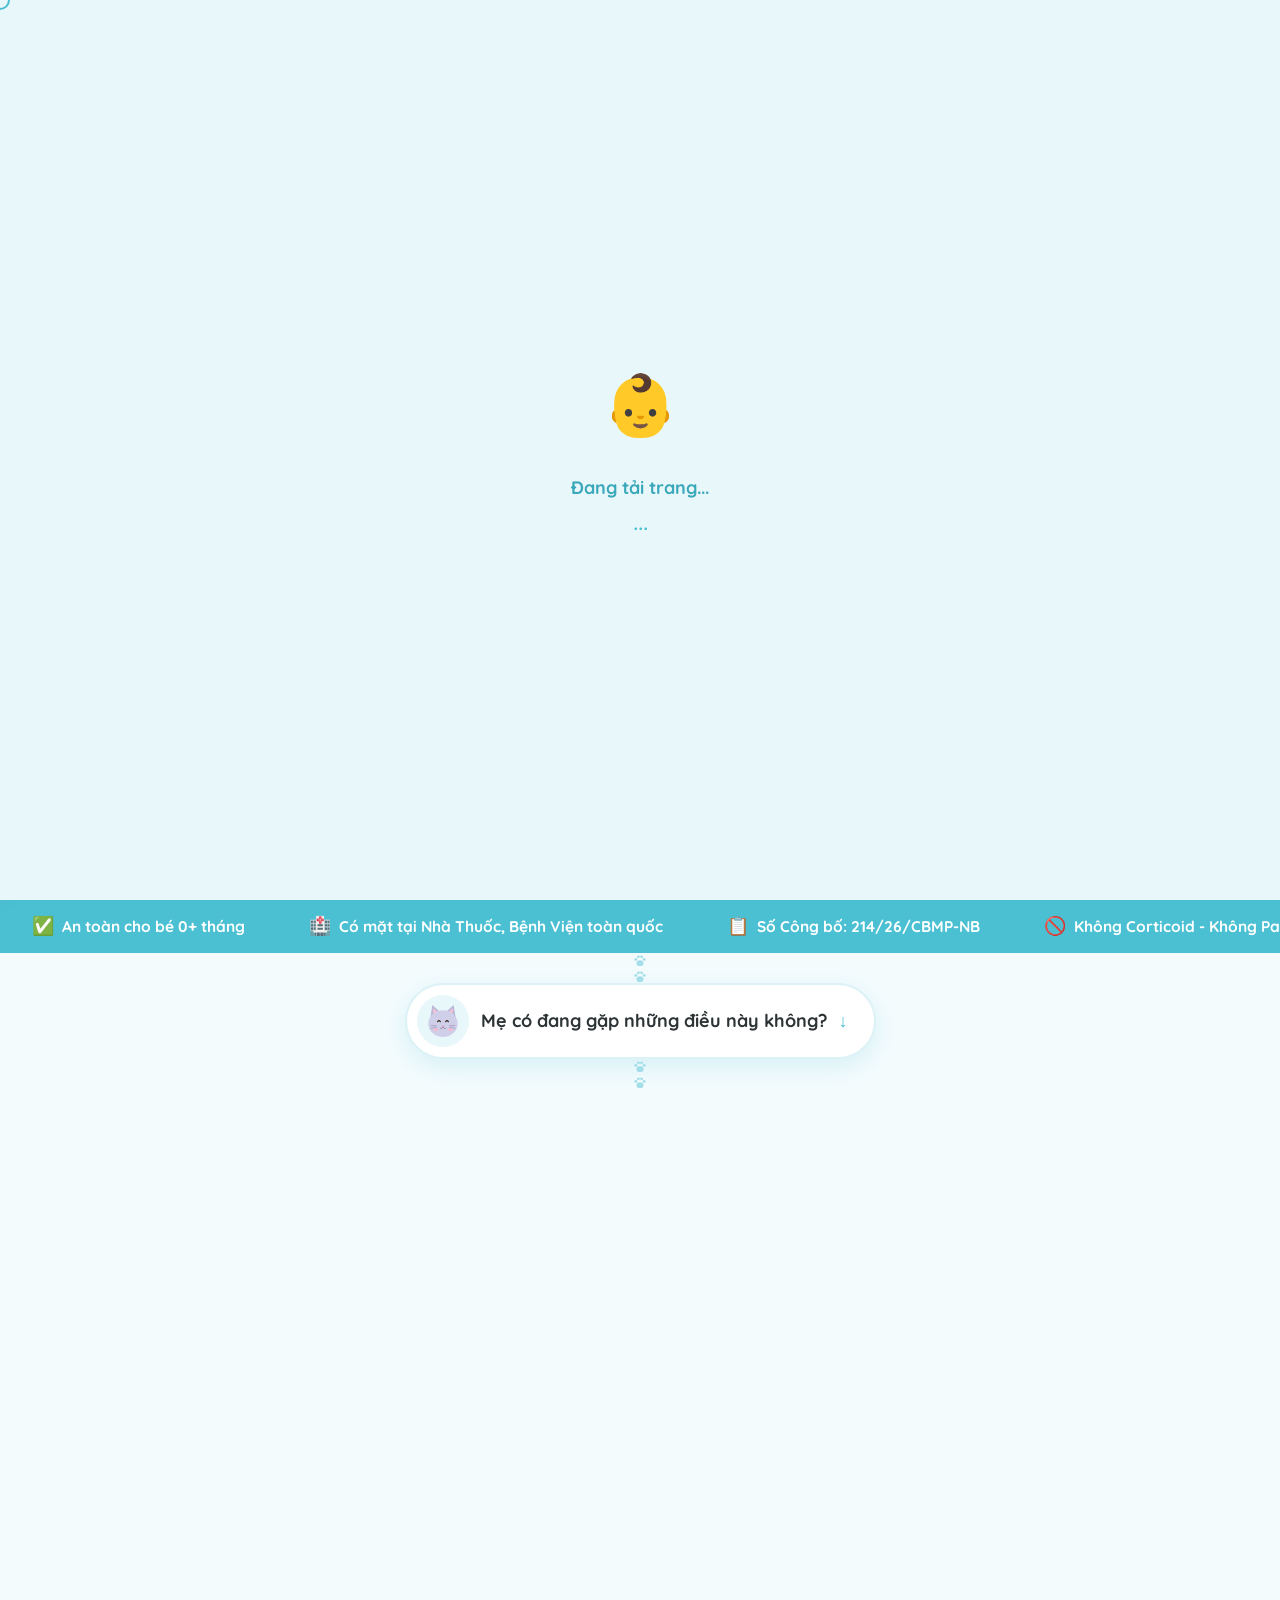
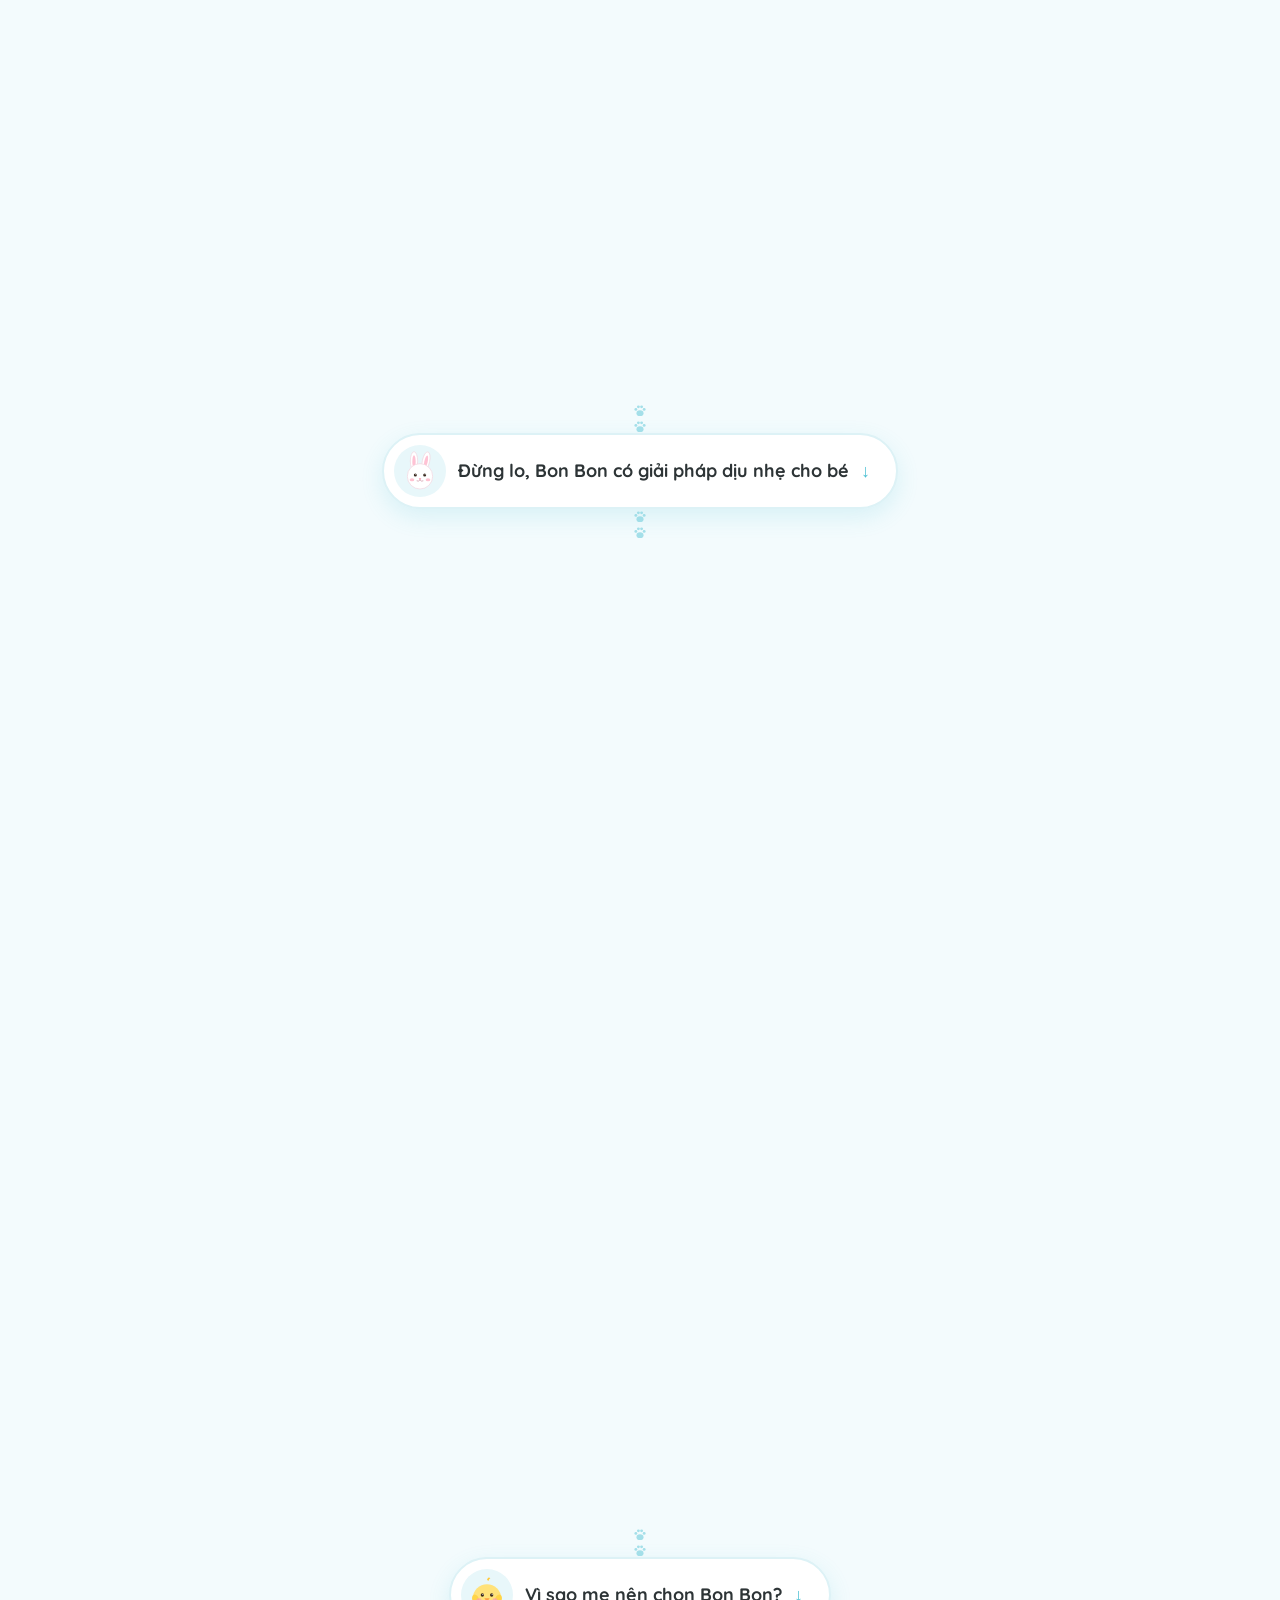
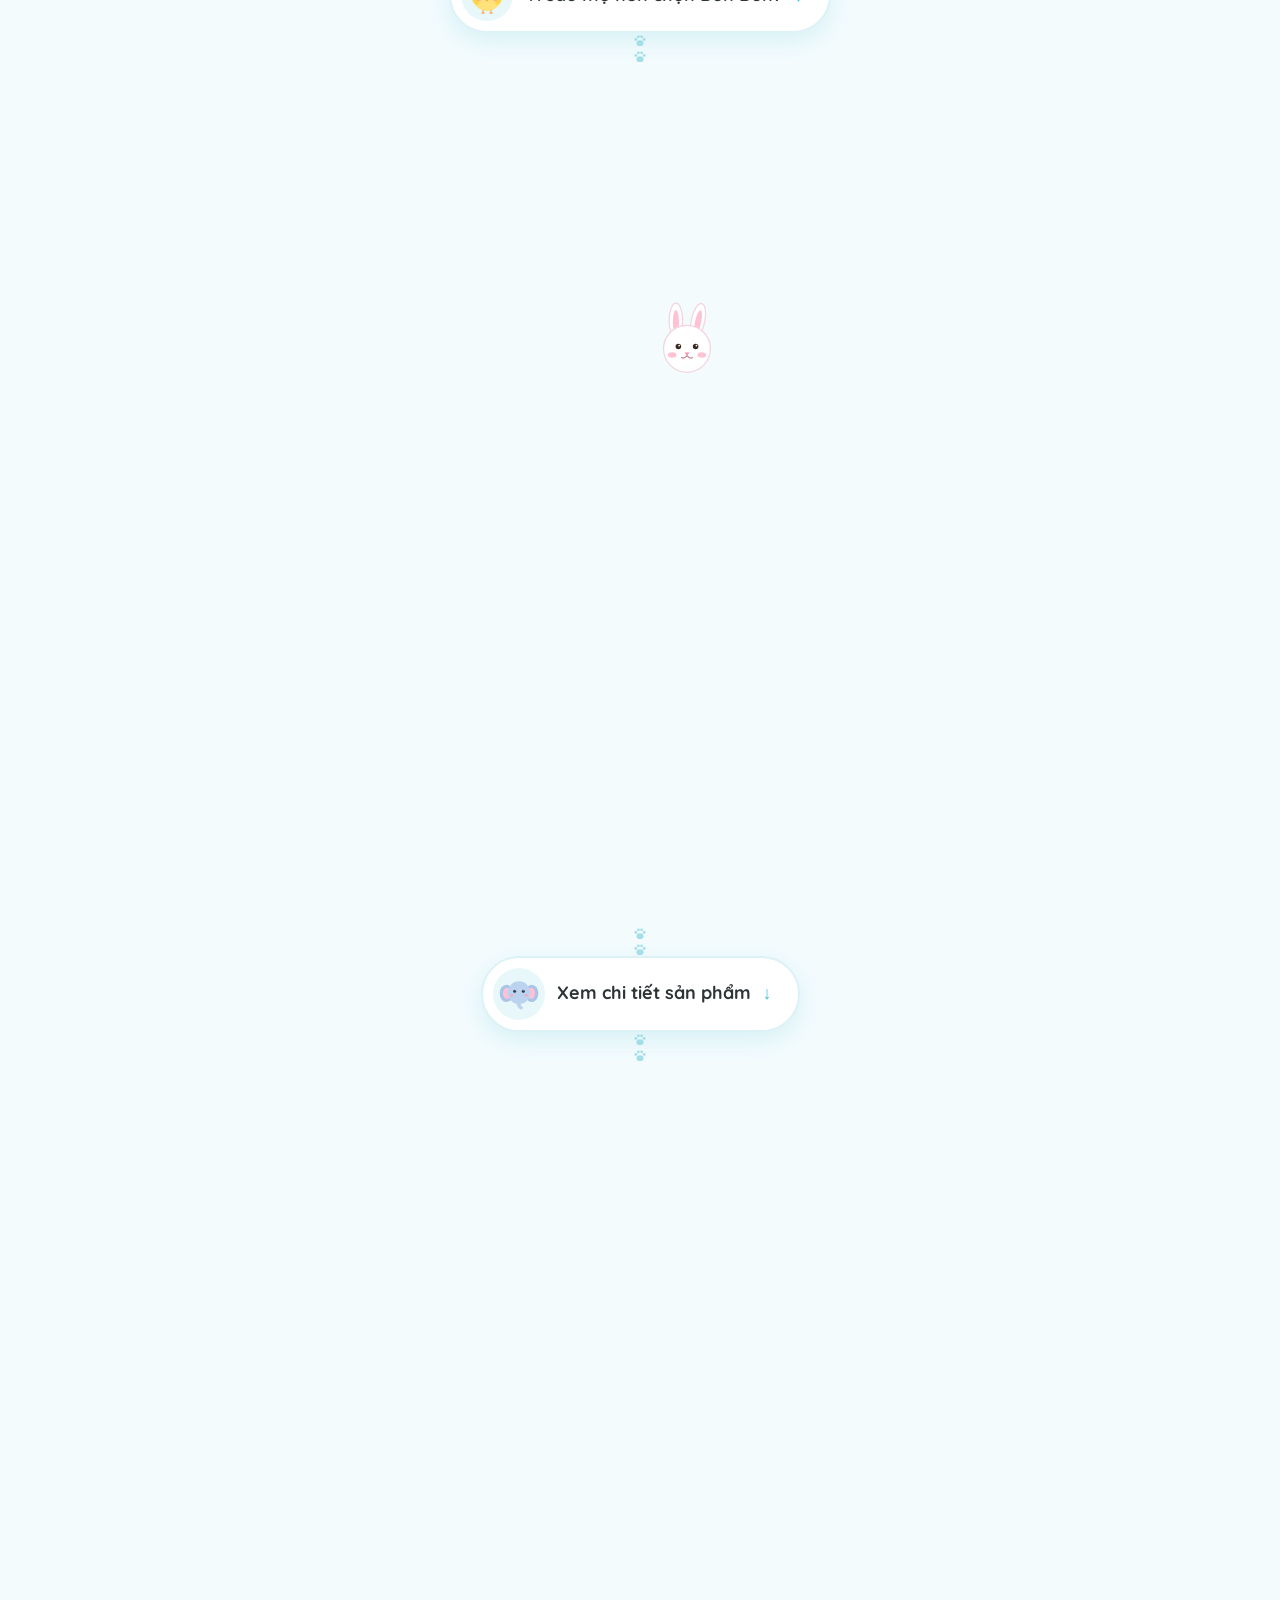
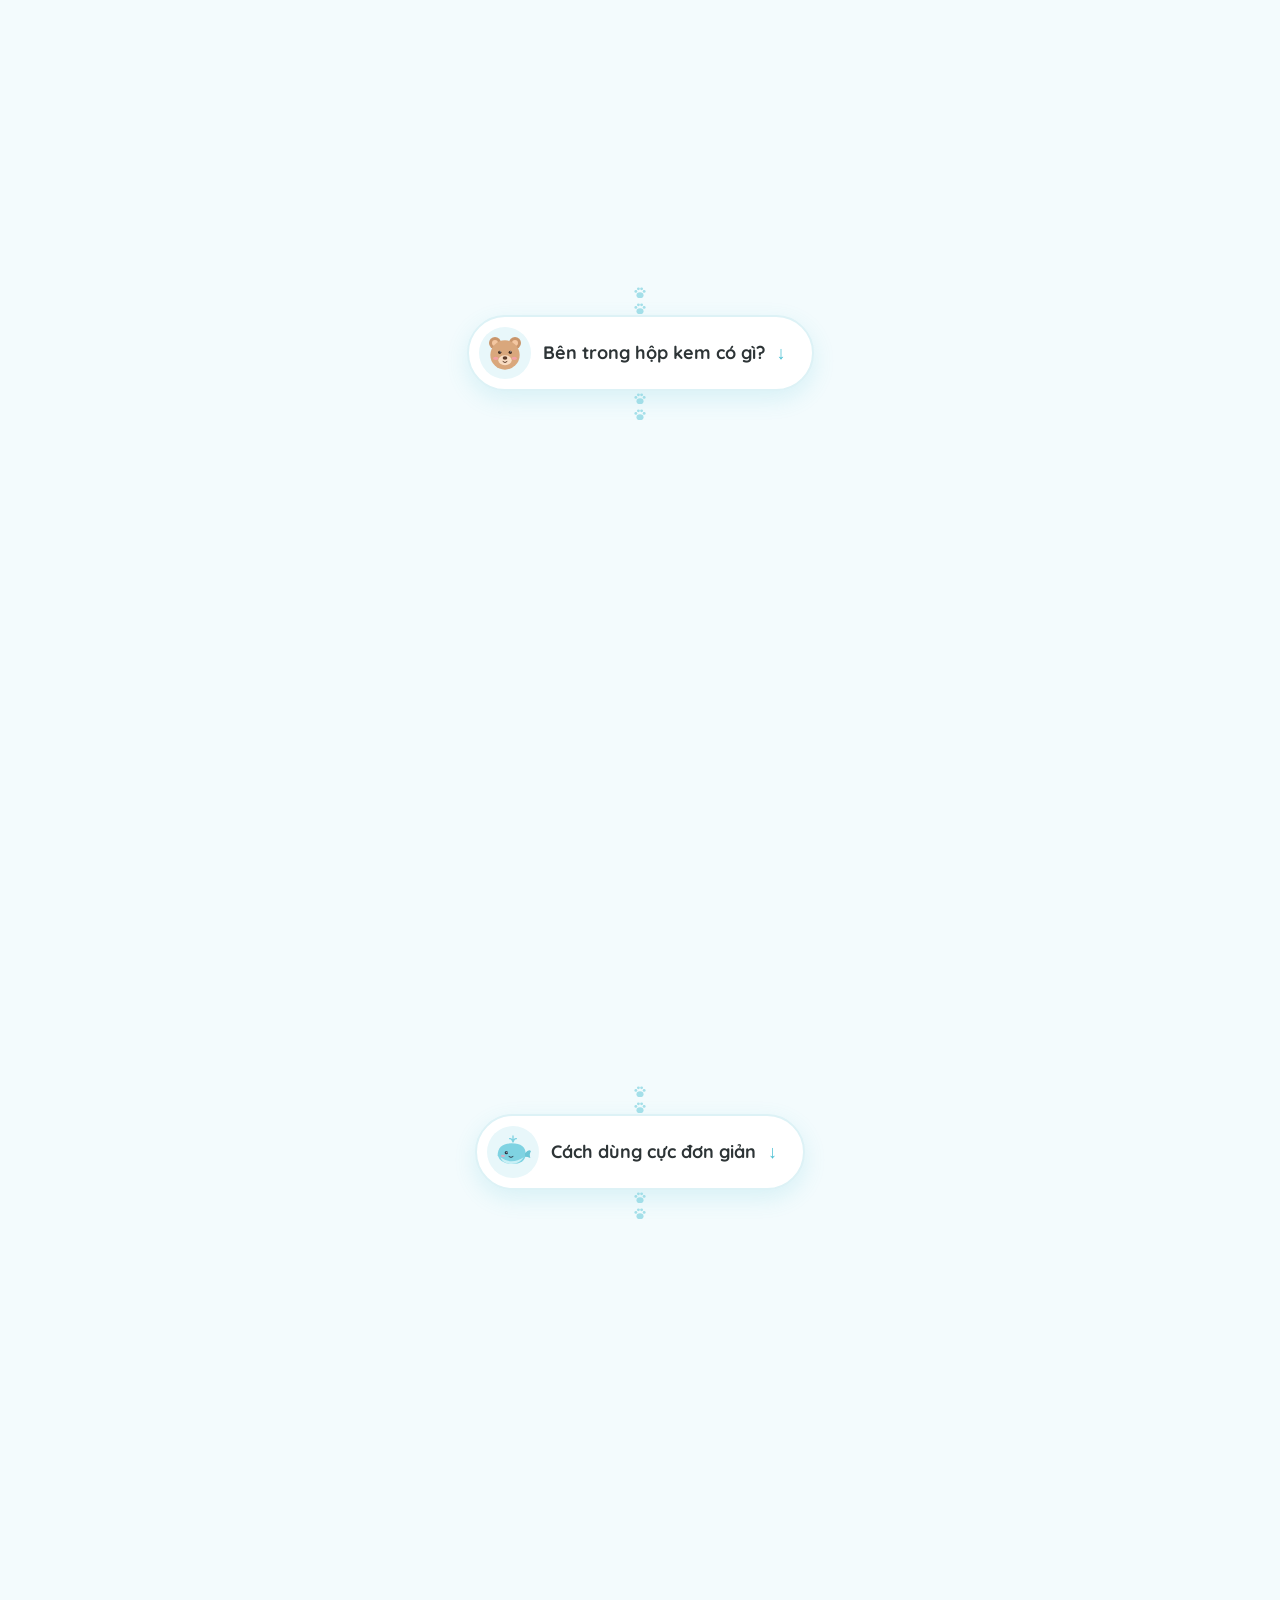
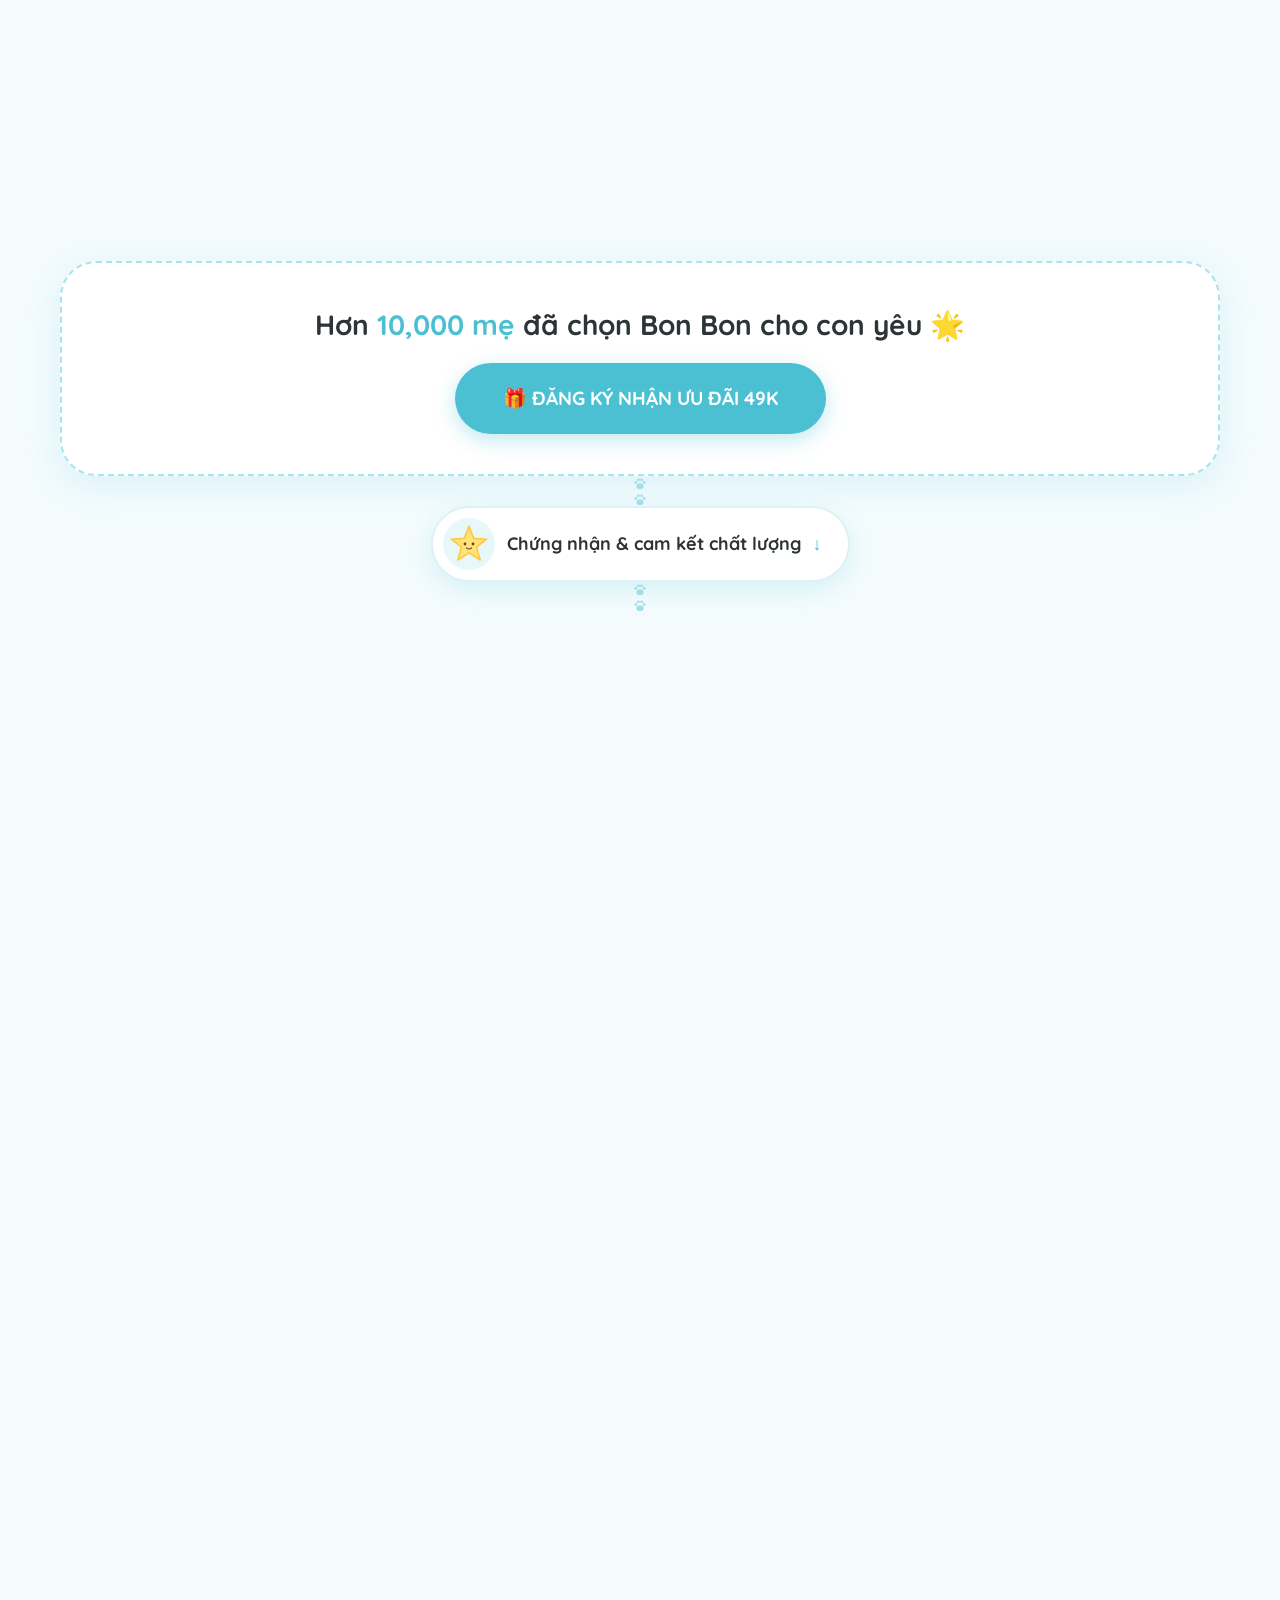
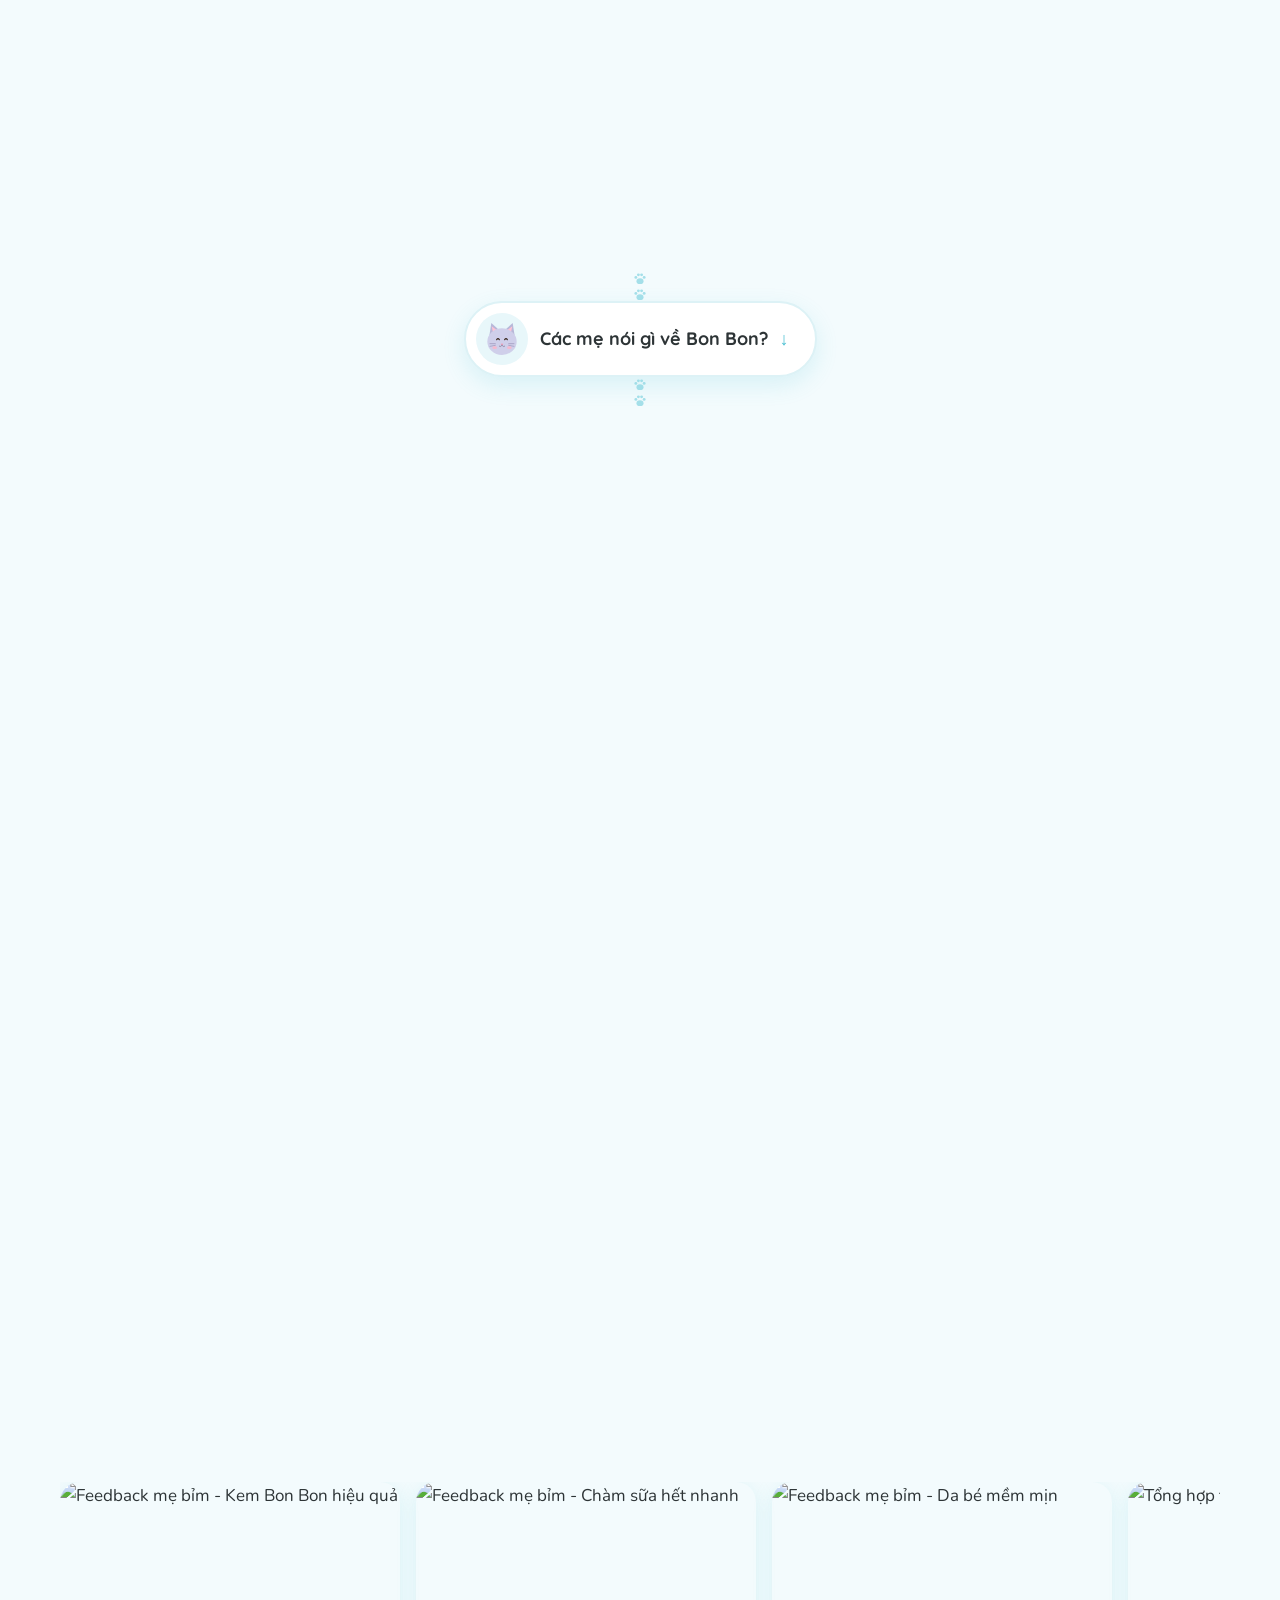
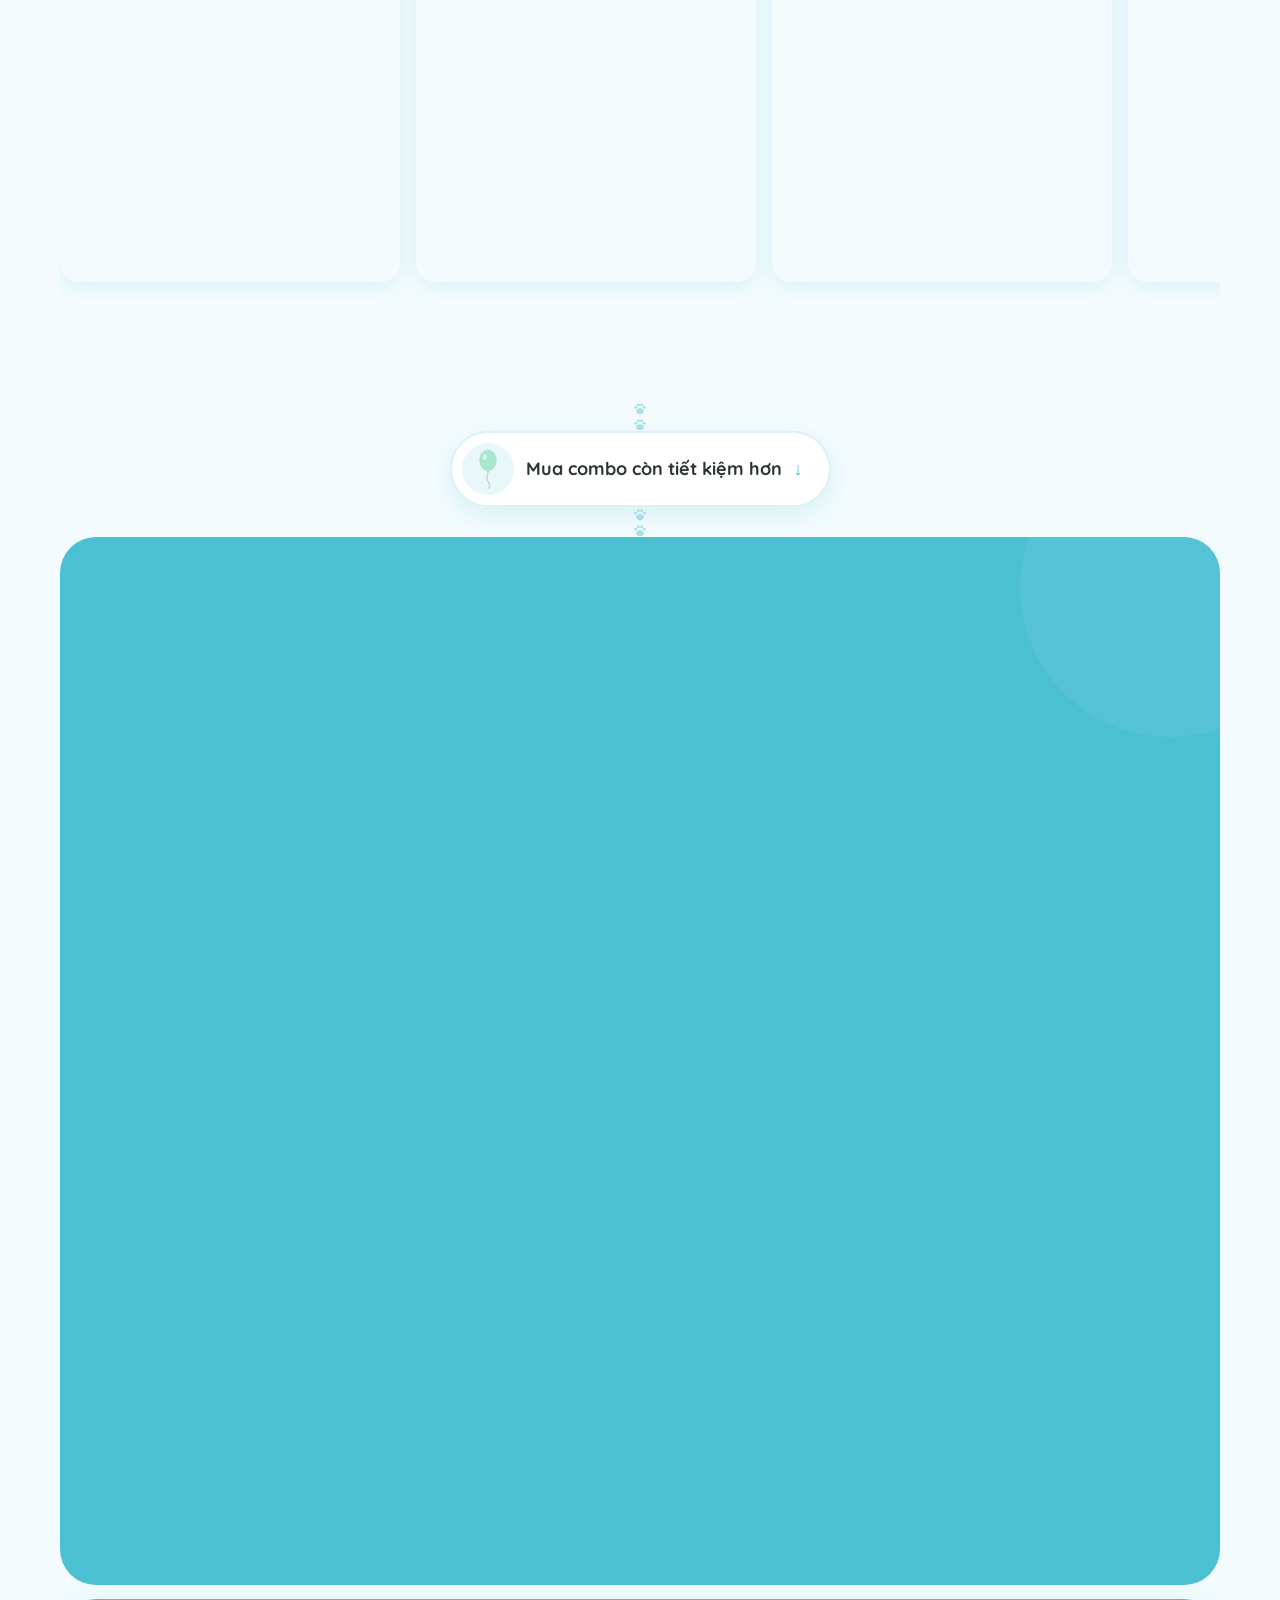
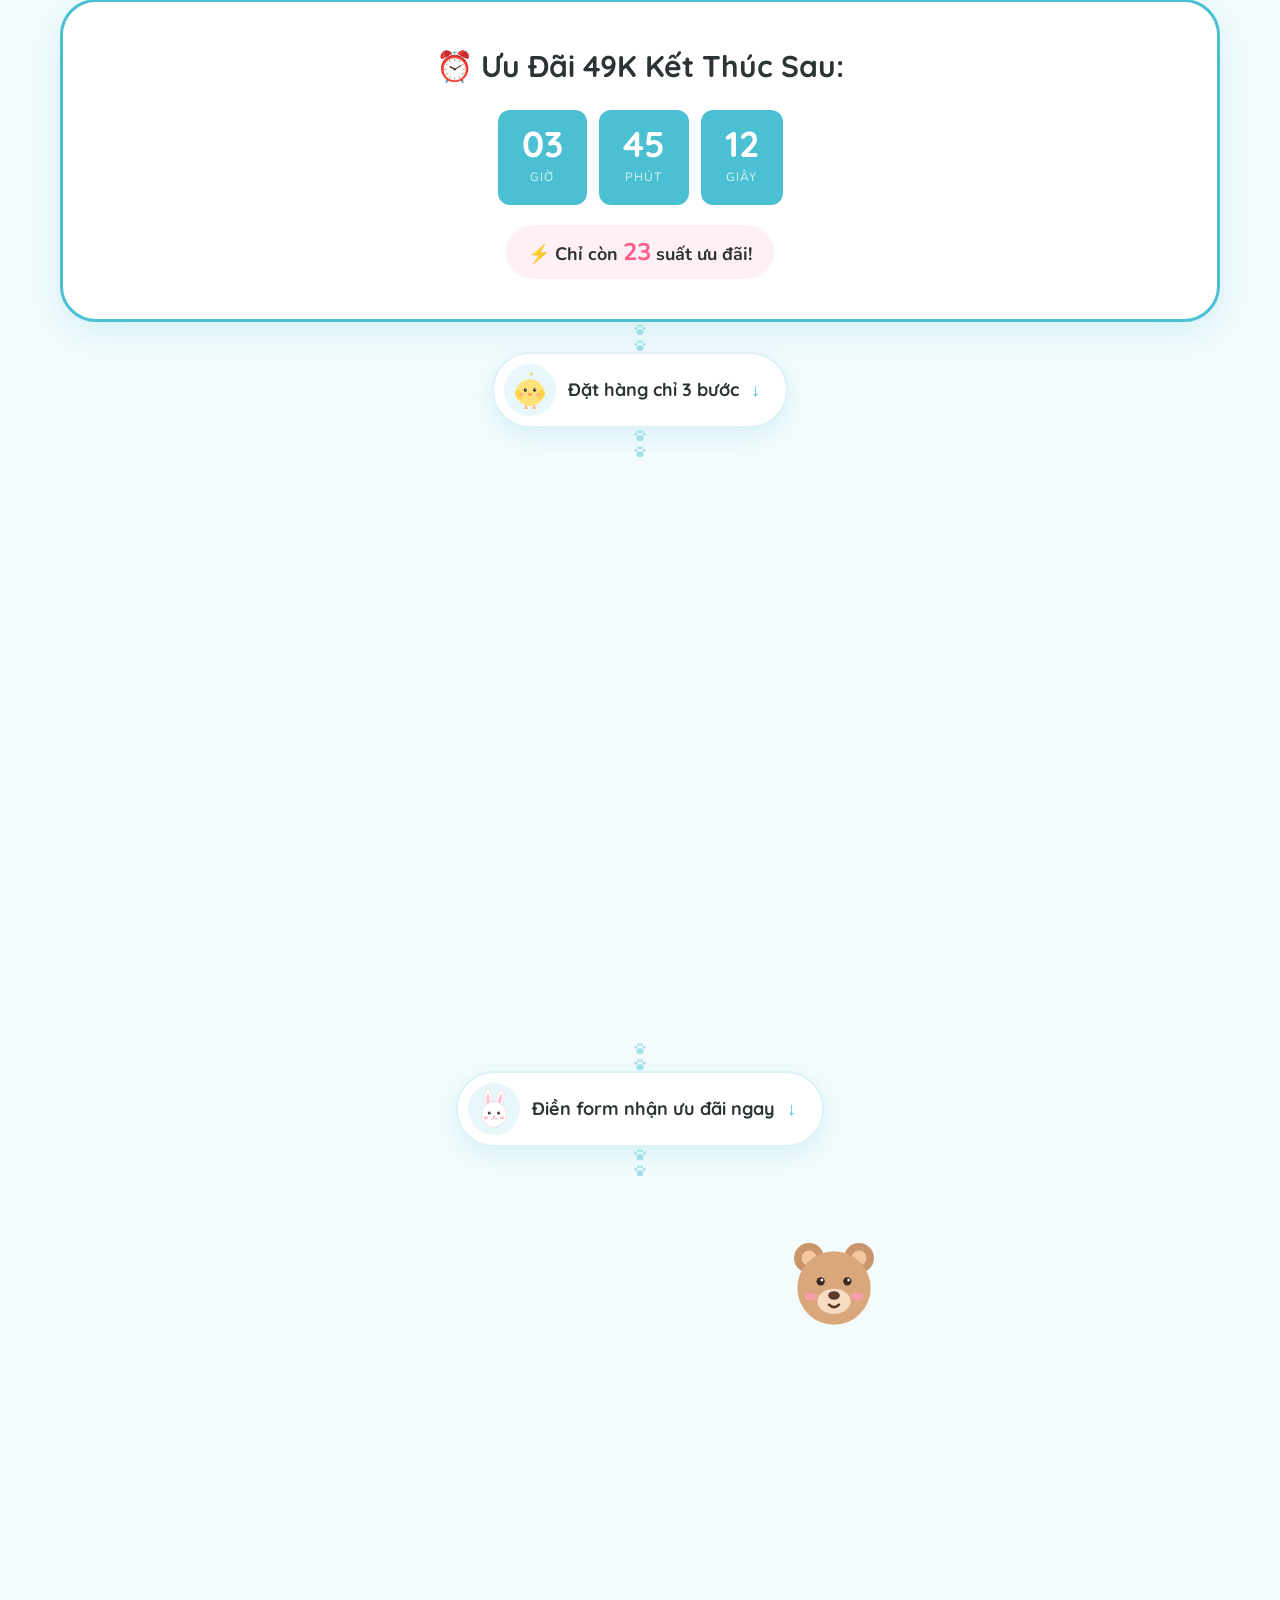
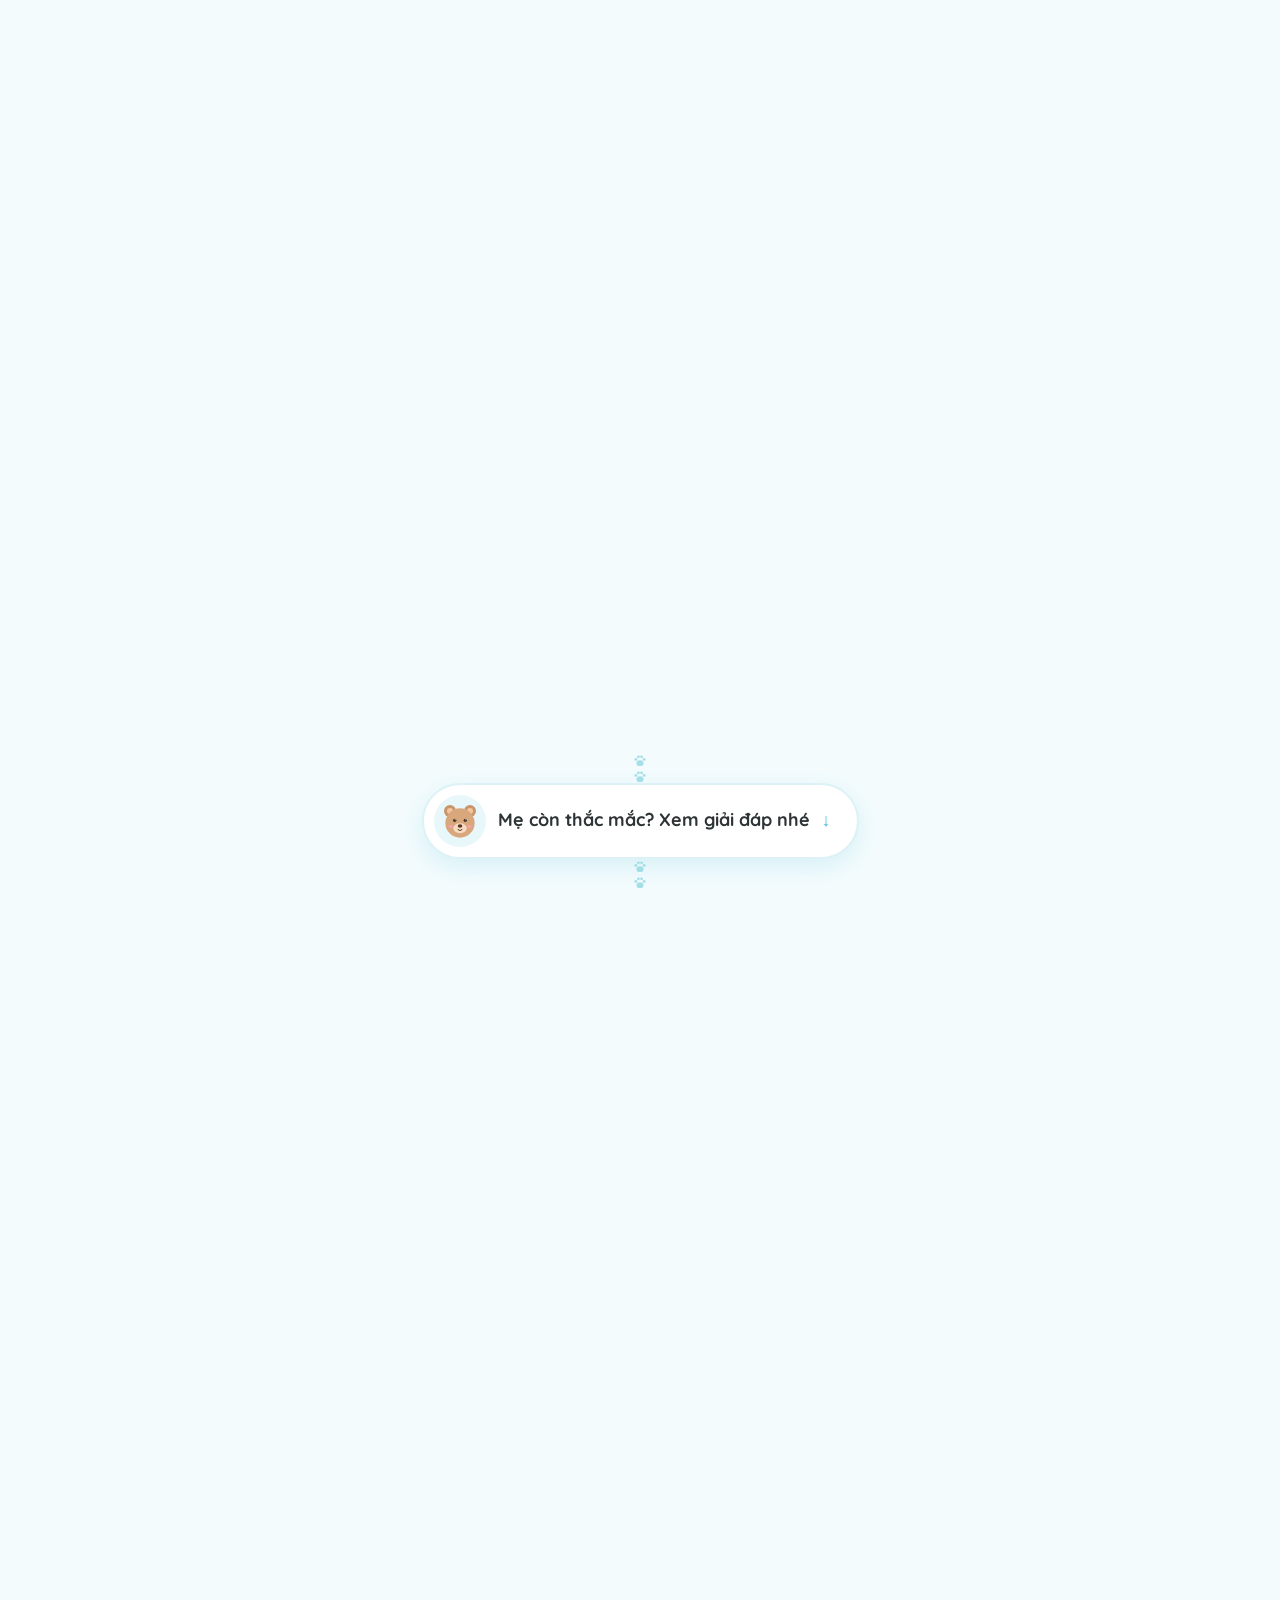
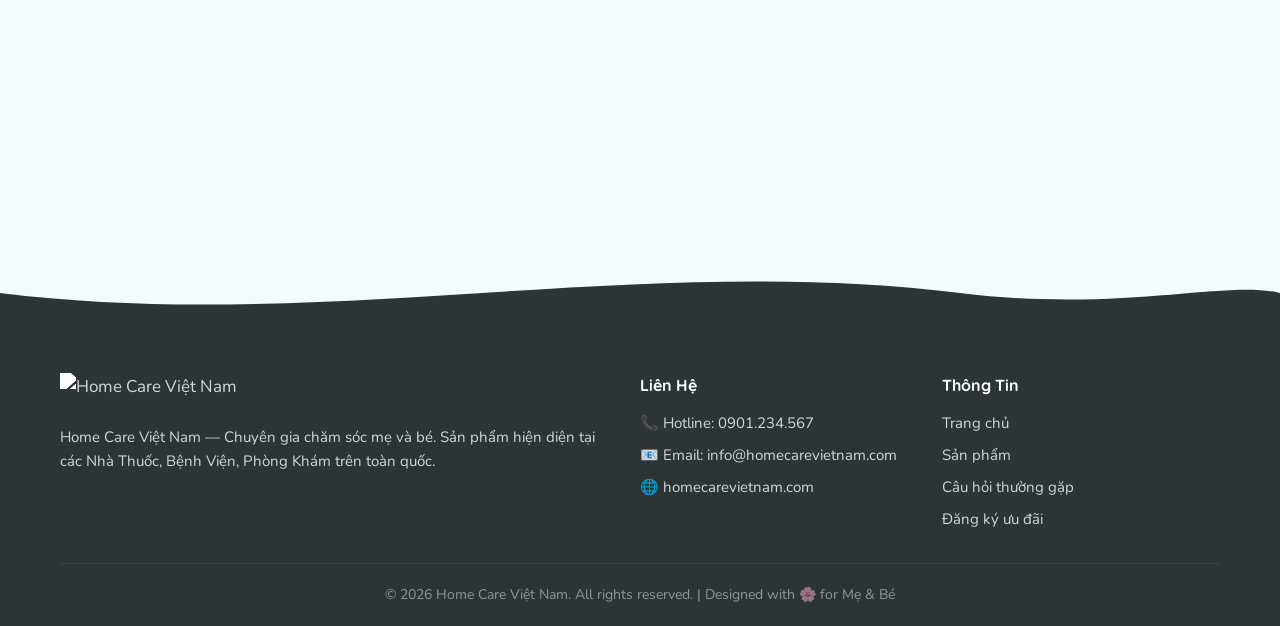
==== index.html @ ccbdde7a "Giao diện thoáng hơn: bỏ hoạ tiết nền và trái tim, thêm ảnh linh vật - Bỏ hoạ tiết nền, lớp emoji ba" ====
<!DOCTYPE html>
<html lang="vi">
<head>
    <meta charset="UTF-8">
    <meta name="viewport" content="width=device-width, initial-scale=1.0, maximum-scale=5.0">
    <title>Kem Bôi Chàm Sữa Bon Bon - Chỉ 49K | Chuyên Gia Mẹ Bé Tin Dùng</title>
    <meta name="description" content="Kem Bôi Chàm Sữa, Mụn Cà Kê Cho Bé Bon Bon - An toàn từ 0 tháng, không Corticoid. Ưu đãi sốc chỉ 49K. Đăng ký ngay!">
    <meta property="og:title" content="Kem Bôi Chàm Sữa Bon Bon - Chỉ 49K">
    <meta property="og:description" content="Giải pháp dịu nhẹ cho làn da bé. 10,000+ mẹ tin dùng. Ưu đãi 49K có hạn!">
    <meta property="og:image" content="https://cdn.hstatic.net/products/200001066686/mua1tang1-kem-boi-cham-sua-mun-ca-ke-cho-be-bonbon-homecare__1__866121945139436d875f0a957d88a58f_master.jpg">
    <meta property="og:type" content="product">
    <link rel="icon" href="https://cdn.hstatic.net/themes/200001066686/1001439050/14/favicon.png" type="image/png">
    
    <!-- Google Fonts -->
    <link rel="preconnect" href="https://fonts.googleapis.com">
    <link rel="preconnect" href="https://fonts.gstatic.com" crossorigin>
    <link href="https://fonts.googleapis.com/css2?family=Quicksand:wght@400;500;600;700;800&family=Nunito:wght@400;500;600;700;800&display=swap" rel="stylesheet">
    
    <!-- GSAP + ScrollTrigger -->
    <script src="https://cdnjs.cloudflare.com/ajax/libs/gsap/3.12.5/gsap.min.js"></script>
    <script src="https://cdnjs.cloudflare.com/ajax/libs/gsap/3.12.5/ScrollTrigger.min.js"></script>
    <script src="https://cdnjs.cloudflare.com/ajax/libs/gsap/3.12.5/ScrollToPlugin.min.js"></script>

    <!-- ============================================
         CẤU HÌNH LANDING PAGE — chỉ cần sửa ở đây
         ============================================ -->
    <script>
    window.BONBON_CONFIG = {
        hotline: '0901234567',          // Số hotline (chỉ chữ số)
        hotlineDisplay: '0901.234.567', // Số hotline hiển thị
        zalo: '0901234567',             // Số Zalo OA / cá nhân
        email: 'info@homecarevietnam.com',
        // URL Web App của Google Apps Script (xem google-apps-script/Code.gs + README)
        // Để trống => đơn chỉ lưu tạm trên trình duyệt (chế độ demo)
        sheetEndpoint: '',
        facebookPixelId: '',            // VD: '1234567890123456'
        googleAnalyticsId: '',          // VD: 'G-XXXXXXXXXX'
        tiktokPixelId: '',              // VD: 'CXXXXXXXXXXXXXXXXXXX'
        products: {
            'kem-49k':  { name: 'Kem Bon Bon (ưu đãi 49K)', price: 49000 },
            'combo-50': { name: 'Combo 3 SP Bon Bon (giảm 50%)', price: 420000 }
        }
    };
    </script>

    <!-- Tracking pixels: chỉ tải khi đã điền ID trong BONBON_CONFIG -->
    <script>
    (function(cfg) {
        if (cfg.facebookPixelId) {
            !function(f,b,e,v,n,t,s){if(f.fbq)return;n=f.fbq=function(){n.callMethod?
            n.callMethod.apply(n,arguments):n.queue.push(arguments)};if(!f._fbq)f._fbq=n;
            n.push=n;n.loaded=!0;n.version='2.0';n.queue=[];t=b.createElement(e);t.async=!0;
            t.src=v;s=b.getElementsByTagName(e)[0];s.parentNode.insertBefore(t,s)}(window,
            document,'script','https://connect.facebook.net/en_US/fbevents.js');
            fbq('init', cfg.facebookPixelId);
            fbq('track', 'PageView');
            fbq('track', 'ViewContent', { content_name: 'Kem Bon Bon', value: 49000, currency: 'VND' });
        }
        if (cfg.googleAnalyticsId) {
            var g = document.createElement('script');
            g.async = true;
            g.src = 'https://www.googletagmanager.com/gtag/js?id=' + cfg.googleAnalyticsId;
            document.head.appendChild(g);
            window.dataLayer = window.dataLayer || [];
            window.gtag = function(){ dataLayer.push(arguments); };
            gtag('js', new Date());
            gtag('config', cfg.googleAnalyticsId);
        }
        if (cfg.tiktokPixelId) {
            !function (w, d, t) {
            w.TiktokAnalyticsObject=t;var ttq=w[t]=w[t]||[];ttq.methods=["page","track","identify","instances","debug","on","off","once","ready","alias","group","enableCookie","disableCookie","holdConsent","revokeConsent","grantConsent"],ttq.setAndDefer=function(t,e){t[e]=function(){t.push([e].concat(Array.prototype.slice.call(arguments,0)))}};for(var i=0;i<ttq.methods.length;i++)ttq.setAndDefer(ttq,ttq.methods[i]);ttq.instance=function(t){for(var e=ttq._i[t]||[],n=0;n<ttq.methods.length;n++)ttq.setAndDefer(e,ttq.methods[n]);return e},ttq.load=function(e,n){var r="https://analytics.tiktok.com/i18n/pixel/events.js";ttq._i=ttq._i||{},ttq._i[e]=[],ttq._i[e]._u=r,ttq._t=ttq._t||{},ttq._t[e]=+new Date,ttq._o=ttq._o||{},ttq._o[e]=n||{};var s=d.createElement("script");s.type="text/javascript",s.async=!0,s.src=r+"?sdkid="+e+"&lib="+t;var a=d.getElementsByTagName("script")[0];a.parentNode.insertBefore(s,a)};
            ttq.load(cfg.tiktokPixelId);
            ttq.page();
            }(window, document, 'ttq');
        }

        // Gửi sự kiện tới mọi nền tảng đã bật
        window.bonbonTrack = function(event, params) {
            params = params || {};
            try {
                if (window.fbq) fbq('track', event, params);
                if (window.gtag) {
                    var gaMap = { Lead: 'generate_lead', InitiateCheckout: 'begin_checkout', Contact: 'contact' };
                    gtag('event', gaMap[event] || event, params);
                }
                if (window.ttq) {
                    var ttMap = { Lead: 'SubmitForm', InitiateCheckout: 'InitiateCheckout', Contact: 'Contact' };
                    ttq.track(ttMap[event] || event, params);
                }
            } catch (err) { /* tracking không được làm hỏng trang */ }
        };
    })(window.BONBON_CONFIG);
    </script>

    <!-- Structured data (SEO) -->
    <script type="application/ld+json">
    {
        "@context": "https://schema.org",
        "@type": "Product",
        "name": "Kem Bôi Chàm Sữa, Mụn Cà Kê Cho Bé Bon Bon",
        "image": "https://cdn.hstatic.net/products/200001066686/mua1tang1-kem-boi-cham-sua-mun-ca-ke-cho-be-bonbon-homecare__1__866121945139436d875f0a957d88a58f_master.jpg",
        "description": "Kem bôi chàm sữa, mụn cà kê, hăm tã cho bé từ 0 tháng tuổi. Không Corticoid, không Paraben. Số CBMP: 214/26/CBMP-NB.",
        "brand": { "@type": "Brand", "name": "Home Care Việt Nam" },
        "offers": {
            "@type": "Offer",
            "priceCurrency": "VND",
            "price": "49000",
            "availability": "https://schema.org/InStock"
        }
    }
    </script>

<style>
/* ============================================
   CSS RESET & VARIABLES
   ============================================ */
:root {
    --primary: #4cc0d3;
    --primary-dark: #3aa8ba;
    --primary-light: #a8e4ed;
    --primary-ultra-light: #e8f7fa;
    --pink: #FFB6C1;
    --pink-dark: #FF69B4;
    --pink-light: #FFF0F5;
    --yellow: #FFE4A0;
    --yellow-light: #FFF8E7;
    --green: #A8E6CF;
    --green-dark: #5CB85C;
    --lavender: #E8D5F5;
    --white: #ffffff;
    --dark: #2D3436;
    --gray: #636E72;
    --gray-light: #B2BEC3;
    --gray-ultra-light: #F8F9FA;
    --shadow: 0 4px 20px rgba(76, 192, 211, 0.15);
    --shadow-hover: 0 8px 40px rgba(76, 192, 211, 0.25);
    --radius: 20px;
    --radius-sm: 12px;
    --radius-lg: 32px;
    --font-heading: 'Quicksand', sans-serif;
    --font-body: 'Nunito', sans-serif;
    --transition: all 0.3s cubic-bezier(0.4, 0, 0.2, 1);
}

*, *::before, *::after {
    margin: 0;
    padding: 0;
    box-sizing: border-box;
}

html {
    scroll-behavior: smooth;
    font-size: 16px;
    overflow-x: hidden;
}

body {
    font-family: var(--font-body);
    color: var(--dark);
    background: var(--white);
    line-height: 1.6;
    overflow-x: hidden;
    -webkit-font-smoothing: antialiased;
}

img { max-width: 100%; height: auto; display: block; }
a { text-decoration: none; color: inherit; }
button { cursor: pointer; border: none; outline: none; font-family: var(--font-body); }
ul { list-style: none; }
input, textarea, select { font-family: var(--font-body); }

.container {
    width: 100%;
    max-width: 1200px;
    margin: 0 auto;
    padding: 0 20px;
}

/* ============================================
   LOADING SCREEN
   ============================================ */
.loader {
    position: fixed;
    inset: 0;
    background: linear-gradient(135deg, var(--primary-ultra-light), var(--pink-light), var(--yellow-light));
    z-index: 99999;
    display: flex;
    flex-direction: column;
    align-items: center;
    justify-content: center;
    transition: opacity 0.6s ease, visibility 0.6s ease;
}
.loader.hidden {
    opacity: 0;
    visibility: hidden;
    pointer-events: none;
}
.loader-baby {
    font-size: 60px;
    animation: babyBounce 1s ease-in-out infinite;
}
.loader-text {
    margin-top: 20px;
    font-family: var(--font-heading);
    font-weight: 700;
    font-size: 18px;
    color: var(--primary-dark);
}
.loader-dots span {
    animation: dotBounce 1.4s ease-in-out infinite;
    display: inline-block;
    font-size: 24px;
    color: var(--primary);
}
.loader-dots span:nth-child(2) { animation-delay: 0.2s; }
.loader-dots span:nth-child(3) { animation-delay: 0.4s; }

@keyframes babyBounce {
    0%, 100% { transform: translateY(0); }
    50% { transform: translateY(-20px); }
}
@keyframes dotBounce {
    0%, 80%, 100% { transform: translateY(0); }
    40% { transform: translateY(-10px); }
}

/* ============================================
   SCROLL PROGRESS BAR
   ============================================ */
.scroll-progress {
    position: fixed;
    top: 0;
    left: 0;
    height: 4px;
    background: linear-gradient(90deg, var(--primary), var(--pink-dark));
    width: 0%;
    z-index: 10001;
    transition: width 0.1s linear;
    border-radius: 0 2px 2px 0;
}

/* ============================================
   FLOATING BACKGROUND ELEMENTS
   ============================================ */
.floating-elements {
    position: fixed;
    inset: 0;
    pointer-events: none;
    z-index: 0;
    overflow: hidden;
}
.float-item {
    position: absolute;
    opacity: 0.12;
    font-size: 20px;
    animation: floatRandom 15s ease-in-out infinite;
}
.float-item:nth-child(1) { top: 10%; left: 5%; animation-delay: 0s; font-size: 24px; }
.float-item:nth-child(2) { top: 20%; right: 8%; animation-delay: 2s; font-size: 18px; }
.float-item:nth-child(3) { top: 40%; left: 3%; animation-delay: 4s; font-size: 28px; }
.float-item:nth-child(4) { top: 60%; right: 5%; animation-delay: 6s; font-size: 16px; }
.float-item:nth-child(5) { top: 80%; left: 10%; animation-delay: 8s; font-size: 22px; }
.float-item:nth-child(6) { top: 30%; left: 50%; animation-delay: 3s; font-size: 20px; }
.float-item:nth-child(7) { top: 70%; right: 15%; animation-delay: 5s; font-size: 26px; }
.float-item:nth-child(8) { top: 50%; left: 25%; animation-delay: 7s; font-size: 14px; }

@keyframes floatRandom {
    0%, 100% { transform: translate(0, 0) rotate(0deg); }
    25% { transform: translate(20px, -30px) rotate(5deg); }
    50% { transform: translate(-15px, 20px) rotate(-3deg); }
    75% { transform: translate(25px, 10px) rotate(7deg); }
}

/* ============================================
   HEADER
   ============================================ */
.header {
    position: fixed;
    top: 0;
    left: 0;
    right: 0;
    z-index: 9999;
    padding: 12px 0;
    transition: var(--transition);
    background: transparent;
}
.header.scrolled {
    background: rgba(255,255,255,0.97);
    backdrop-filter: blur(20px);
    box-shadow: 0 2px 20px rgba(0,0,0,0.08);
    padding: 8px 0;
}
.header-inner {
    display: flex;
    align-items: center;
    justify-content: space-between;
    max-width: 1200px;
    margin: 0 auto;
    padding: 0 20px;
}
.header-logo img {
    height: 40px;
    width: auto;
}
.header-actions {
    display: flex;
    align-items: center;
    gap: 12px;
}
.header-phone {
    display: none;
    align-items: center;
    gap: 6px;
    font-weight: 700;
    color: var(--primary-dark);
    font-size: 14px;
}
.header-phone svg { width: 18px; height: 18px; }
.header-cta {
    background: linear-gradient(135deg, var(--primary), var(--primary-dark));
    color: white;
    padding: 10px 24px;
    border-radius: 50px;
    font-weight: 700;
    font-size: 14px;
    transition: var(--transition);
    box-shadow: 0 4px 15px rgba(76,192,211,0.4);
}
.header-cta:hover {
    box-shadow: 0 6px 25px rgba(76,192,211,0.5);
    background: linear-gradient(135deg, var(--primary-dark), #2a95a6);
}

@media (min-width: 768px) {
    .header-phone { display: flex; }
    .header-logo img { height: 48px; }
}

/* ============================================
   WAVE DIVIDERS
   ============================================ */
.wave-divider {
    width: 100%;
    line-height: 0;
    overflow: hidden;
}
.wave-divider svg {
    width: 100%;
    height: 60px;
    display: block;
}
.wave-divider.flip { transform: scaleY(-1); }

@media (min-width: 768px) {
    .wave-divider svg { height: 80px; }
}

/* ============================================
   HERO SECTION
   ============================================ */
.hero {
    min-height: 100vh;
    display: flex;
    align-items: center;
    position: relative;
    background: linear-gradient(160deg, var(--primary-ultra-light) 0%, var(--white) 40%, var(--pink-light) 70%, var(--yellow-light) 100%);
    padding: 100px 0 60px;
    overflow: hidden;
}
.hero-bg-circle {
    position: absolute;
    border-radius: 50%;
    background: linear-gradient(135deg, rgba(76,192,211,0.1), rgba(255,182,193,0.1));
    animation: pulseCircle 6s ease-in-out infinite;
}
.hero-bg-circle:nth-child(1) { width: 400px; height: 400px; top: -100px; right: -100px; }
.hero-bg-circle:nth-child(2) { width: 300px; height: 300px; bottom: -50px; left: -80px; animation-delay: 3s; }

@keyframes pulseCircle {
    0%, 100% { transform: scale(1); opacity: 0.5; }
    50% { transform: scale(1.1); opacity: 0.8; }
}

.hero-grid {
    display: grid;
    grid-template-columns: 1fr;
    gap: 40px;
    align-items: center;
    position: relative;
    z-index: 2;
}
.hero-content { text-align: center; }
.hero-badge {
    display: inline-flex;
    align-items: center;
    gap: 8px;
    background: linear-gradient(135deg, #FF6B6B, var(--pink-dark));
    color: white;
    padding: 8px 20px;
    border-radius: 50px;
    font-size: 13px;
    font-weight: 700;
    margin-bottom: 20px;
    animation: pulseBadge 2s ease-in-out infinite;
}
@keyframes pulseBadge {
    0%, 100% { box-shadow: 0 0 0 0 rgba(255,107,107,0.4); }
    50% { box-shadow: 0 0 0 10px rgba(255,107,107,0); }
}
.hero-badge .old-price {
    text-decoration: line-through;
    opacity: 0.7;
    font-size: 12px;
}
.hero-title {
    font-family: var(--font-heading);
    font-size: 32px;
    font-weight: 800;
    line-height: 1.3;
    margin-bottom: 16px;
    color: var(--dark);
}
.hero-title span { 
    color: var(--primary);
    position: relative;
}
.hero-title .highlight-pink { color: var(--pink-dark); }
.hero-subtitle {
    font-size: 16px;
    color: var(--gray);
    margin-bottom: 24px;
    line-height: 1.6;
}
.hero-subtitle strong { color: var(--primary-dark); }
.hero-cta-wrap { margin-bottom: 24px; }
.btn-primary {
    display: inline-flex;
    align-items: center;
    justify-content: center;
    gap: 8px;
    background: linear-gradient(135deg, var(--primary), var(--primary-dark));
    color: white;
    padding: 16px 40px;
    border-radius: 60px;
    font-size: 17px;
    font-weight: 800;
    font-family: var(--font-heading);
    transition: var(--transition);
    box-shadow: 0 6px 30px rgba(76,192,211,0.4);
    position: relative;
    overflow: hidden;
}
.btn-primary::before {
    content: '';
    position: absolute;
    top: 0; left: -100%;
    width: 100%; height: 100%;
    background: linear-gradient(90deg, transparent, rgba(255,255,255,0.3), transparent);
    transition: 0.6s;
}
.btn-primary:hover::before { left: 100%; }
.btn-primary:hover {
    box-shadow: 0 8px 40px rgba(76,192,211,0.5);
    transform: translateY(-2px);
}
.btn-primary.pulse {
    animation: btnPulse 2s ease-in-out infinite;
}
@keyframes btnPulse {
    0%, 100% { box-shadow: 0 6px 30px rgba(76,192,211,0.4); }
    50% { box-shadow: 0 6px 30px rgba(76,192,211,0.6), 0 0 0 10px rgba(76,192,211,0.1); }
}

.hero-trust {
    display: flex;
    flex-wrap: wrap;
    gap: 12px;
    justify-content: center;
}
.trust-item {
    display: flex;
    align-items: center;
    gap: 6px;
    font-size: 13px;
    font-weight: 600;
    color: var(--gray);
    background: rgba(255,255,255,0.8);
    padding: 6px 14px;
    border-radius: 50px;
    backdrop-filter: blur(10px);
}
.trust-item .icon { font-size: 16px; }

.hero-image {
    display: flex;
    justify-content: center;
    position: relative;
}
.hero-product-img {
    max-width: 320px;
    width: 100%;
    border-radius: var(--radius-lg);
    box-shadow: 0 20px 60px rgba(76,192,211,0.2);
    animation: floatProduct 4s ease-in-out infinite;
}
@keyframes floatProduct {
    0%, 100% { transform: translateY(0px); }
    50% { transform: translateY(-15px); }
}
.hero-product-deco {
    position: absolute;
    font-size: 30px;
    animation: floatRandom 8s ease-in-out infinite;
}
.hero-product-deco:nth-child(2) { top: -10px; right: 10px; }
.hero-product-deco:nth-child(3) { bottom: 20px; left: 0; animation-delay: 2s; }
.hero-product-deco:nth-child(4) { top: 40%; right: -10px; animation-delay: 4s; }

@media (min-width: 768px) {
    .hero { padding: 120px 0 80px; }
    .hero-grid { grid-template-columns: 1fr 1fr; text-align: left; }
    .hero-content { text-align: left; }
    .hero-title { font-size: 42px; }
    .hero-subtitle { font-size: 18px; }
    .hero-trust { justify-content: flex-start; }
    .hero-product-img { max-width: 420px; }
}
@media (min-width: 1200px) {
    .hero-title { font-size: 48px; }
}

/* ============================================
   SECTION STYLES (SHARED)
   ============================================ */
.section {
    padding: 60px 0;
    position: relative;
    z-index: 1;
}
.section-header {
    text-align: center;
    max-width: 700px;
    margin: 0 auto 40px;
}
.section-label {
    display: inline-block;
    background: var(--primary-ultra-light);
    color: var(--primary-dark);
    padding: 6px 18px;
    border-radius: 50px;
    font-size: 13px;
    font-weight: 700;
    margin-bottom: 12px;
    font-family: var(--font-heading);
}
.section-title {
    font-family: var(--font-heading);
    font-size: 28px;
    font-weight: 800;
    line-height: 1.3;
    margin-bottom: 12px;
    color: var(--dark);
}
.section-title span { color: var(--primary); }
.section-desc {
    color: var(--gray);
    font-size: 15px;
    line-height: 1.6;
}

@media (min-width: 768px) {
    .section { padding: 80px 0; }
    .section-title { font-size: 36px; }
    .section-desc { font-size: 16px; }
}

/* ============================================
   PAIN POINTS SECTION
   ============================================ */
.pain-section {
    background: linear-gradient(180deg, var(--white), var(--pink-light));
}
.pain-grid {
    display: grid;
    grid-template-columns: 1fr;
    gap: 16px;
}
.pain-card {
    background: var(--white);
    padding: 24px;
    border-radius: var(--radius);
    box-shadow: var(--shadow);
    display: flex;
    align-items: flex-start;
    gap: 16px;
    transition: var(--transition);
    border: 2px solid transparent;
}
.pain-card:hover {
    border-color: var(--pink);
    box-shadow: var(--shadow-hover);
}
.pain-icon {
    width: 50px;
    height: 50px;
    border-radius: 16px;
    background: var(--pink-light);
    display: flex;
    align-items: center;
    justify-content: center;
    font-size: 24px;
    flex-shrink: 0;
}
.pain-text {
    font-size: 15px;
    font-weight: 600;
    color: var(--dark);
    line-height: 1.5;
}
.pain-cta {
    text-align: center;
    margin-top: 32px;
}

@media (min-width: 768px) {
    .pain-grid { grid-template-columns: 1fr 1fr; gap: 20px; }
}

/* ============================================
   SOLUTION / PRODUCT SECTION
   ============================================ */
.solution-section {
    background: var(--white);
}
.solution-grid {
    display: grid;
    grid-template-columns: 1fr;
    gap: 40px;
    align-items: center;
}
.solution-img-wrap {
    position: relative;
    text-align: center;
}
.solution-img {
    border-radius: var(--radius-lg);
    box-shadow: 0 20px 60px rgba(76,192,211,0.15);
    max-width: 400px;
    margin: 0 auto;
}
.solution-features {
    display: grid;
    grid-template-columns: 1fr;
    gap: 16px;
}
.feature-item {
    display: flex;
    align-items: flex-start;
    gap: 14px;
    padding: 16px;
    border-radius: var(--radius-sm);
    background: var(--primary-ultra-light);
    transition: var(--transition);
}
.feature-item:hover {
    background: var(--white);
    box-shadow: var(--shadow);
}
.feature-icon {
    width: 44px;
    height: 44px;
    border-radius: 14px;
    background: linear-gradient(135deg, var(--primary), var(--primary-dark));
    display: flex;
    align-items: center;
    justify-content: center;
    font-size: 20px;
    flex-shrink: 0;
    color: white;
}
.feature-text h4 {
    font-family: var(--font-heading);
    font-size: 15px;
    font-weight: 700;
    margin-bottom: 4px;
}
.feature-text p {
    font-size: 13px;
    color: var(--gray);
    line-height: 1.5;
}

@media (min-width: 768px) {
    .solution-grid { grid-template-columns: 1fr 1fr; }
    .solution-features { grid-template-columns: 1fr; }
}

/* ============================================
   INGREDIENTS SECTION
   ============================================ */
.ingredients-section {
    background: linear-gradient(180deg, var(--primary-ultra-light), var(--white));
}
.ingr-grid {
    display: grid;
    grid-template-columns: 1fr;
    gap: 16px;
    margin-bottom: 32px;
}
.ingr-card {
    background: var(--white);
    padding: 20px;
    border-radius: var(--radius);
    box-shadow: var(--shadow);
    display: flex;
    align-items: center;
    gap: 16px;
    transition: var(--transition);
    border-left: 4px solid var(--primary);
}
.ingr-card:hover {
    box-shadow: var(--shadow-hover);
}
.ingr-emoji { font-size: 32px; flex-shrink: 0; }
.ingr-info h4 {
    font-family: var(--font-heading);
    font-size: 15px;
    font-weight: 700;
    color: var(--primary-dark);
    margin-bottom: 4px;
}
.ingr-info p {
    font-size: 13px;
    color: var(--gray);
}
.ingr-img {
    max-width: 600px;
    margin: 0 auto;
    border-radius: var(--radius-lg);
    box-shadow: 0 10px 40px rgba(0,0,0,0.08);
}

@media (min-width: 768px) {
    .ingr-grid { grid-template-columns: 1fr 1fr; gap: 20px; }
}
@media (min-width: 1024px) {
    .ingr-grid { grid-template-columns: repeat(3, 1fr); }
}

/* ============================================
   HOW TO USE SECTION
   ============================================ */
.howto-section {
    background: var(--white);
}
.howto-grid {
    display: grid;
    grid-template-columns: 1fr;
    gap: 40px;
    align-items: center;
}
.steps-list {
    display: flex;
    flex-direction: column;
    gap: 20px;
}
.step-item {
    display: flex;
    align-items: flex-start;
    gap: 16px;
}
.step-number {
    width: 48px;
    height: 48px;
    border-radius: 50%;
    background: linear-gradient(135deg, var(--primary), var(--primary-dark));
    color: white;
    display: flex;
    align-items: center;
    justify-content: center;
    font-family: var(--font-heading);
    font-weight: 800;
    font-size: 18px;
    flex-shrink: 0;
    box-shadow: 0 4px 15px rgba(76,192,211,0.3);
}
.step-content h4 {
    font-family: var(--font-heading);
    font-size: 16px;
    font-weight: 700;
    margin-bottom: 4px;
}
.step-content p {
    font-size: 14px;
    color: var(--gray);
    line-height: 1.5;
}
.howto-img {
    border-radius: var(--radius-lg);
    box-shadow: 0 15px 50px rgba(0,0,0,0.1);
    max-width: 450px;
    margin: 0 auto;
}

@media (min-width: 768px) {
    .howto-grid { grid-template-columns: 1fr 1fr; }
}

/* ============================================
   SOCIAL PROOF / TESTIMONIALS
   ============================================ */
.social-proof-section {
    background: linear-gradient(180deg, var(--yellow-light), var(--white));
}
.stats-grid {
    display: grid;
    grid-template-columns: repeat(3, 1fr);
    gap: 16px;
    margin-bottom: 40px;
}
.stat-card {
    text-align: center;
    padding: 24px 16px;
    background: var(--white);
    border-radius: var(--radius);
    box-shadow: var(--shadow);
}
.stat-number {
    font-family: var(--font-heading);
    font-size: 32px;
    font-weight: 800;
    color: var(--primary);
    line-height: 1;
    margin-bottom: 4px;
}
.stat-label {
    font-size: 12px;
    color: var(--gray);
    font-weight: 600;
}
.testimonial-grid {
    display: grid;
    grid-template-columns: 1fr;
    gap: 16px;
    margin-bottom: 32px;
}
.testimonial-card {
    border-radius: var(--radius);
    overflow: hidden;
    box-shadow: var(--shadow);
    transition: var(--transition);
}
.testimonial-card:hover {
    box-shadow: var(--shadow-hover);
}
.testimonial-card img {
    width: 100%;
    height: auto;
}
.cert-row {
    display: grid;
    grid-template-columns: 1fr 1fr;
    gap: 16px;
    margin-top: 20px;
}
.cert-card {
    border-radius: var(--radius);
    overflow: hidden;
    box-shadow: var(--shadow);
}
.cert-card img { width: 100%; }

@media (min-width: 768px) {
    .stat-number { font-size: 42px; }
    .stat-label { font-size: 14px; }
    .testimonial-grid { grid-template-columns: 1fr 1fr; }
}

/* ============================================
   COMBO DEAL SECTION
   ============================================ */
.combo-section {
    background: linear-gradient(135deg, var(--primary), var(--primary-dark));
    color: white;
    position: relative;
    overflow: hidden;
}
.combo-section::before {
    content: '';
    position: absolute;
    width: 300px;
    height: 300px;
    border-radius: 50%;
    background: rgba(255,255,255,0.05);
    top: -100px;
    right: -100px;
}
.combo-section .section-title { color: white; }
.combo-section .section-title span { color: var(--yellow); }
.combo-section .section-desc { color: rgba(255,255,255,0.85); }
.combo-section .section-label { background: rgba(255,255,255,0.2); color: white; }

.combo-grid {
    display: grid;
    grid-template-columns: 1fr;
    gap: 16px;
    margin-bottom: 32px;
}
.combo-card {
    background: rgba(255,255,255,0.15);
    backdrop-filter: blur(10px);
    border: 1px solid rgba(255,255,255,0.2);
    border-radius: var(--radius);
    padding: 24px;
    text-align: center;
    transition: var(--transition);
}
.combo-card:hover {
    background: rgba(255,255,255,0.25);
}
.combo-emoji { font-size: 48px; margin-bottom: 12px; }
.combo-name {
    font-family: var(--font-heading);
    font-size: 16px;
    font-weight: 700;
    margin-bottom: 8px;
}
.combo-desc {
    font-size: 13px;
    opacity: 0.85;
    line-height: 1.5;
}
.combo-price-box {
    text-align: center;
    margin-bottom: 24px;
}
.combo-old-price {
    font-size: 20px;
    text-decoration: line-through;
    opacity: 0.6;
    margin-bottom: 4px;
}
.combo-new-price {
    font-family: var(--font-heading);
    font-size: 42px;
    font-weight: 800;
    color: var(--yellow);
    text-shadow: 0 2px 10px rgba(0,0,0,0.2);
}
.combo-save {
    display: inline-block;
    background: var(--yellow);
    color: var(--dark);
    padding: 6px 20px;
    border-radius: 50px;
    font-weight: 800;
    font-size: 14px;
    margin-top: 8px;
}
.btn-combo {
    display: inline-flex;
    align-items: center;
    justify-content: center;
    gap: 8px;
    background: var(--yellow);
    color: var(--dark);
    padding: 16px 40px;
    border-radius: 60px;
    font-size: 17px;
    font-weight: 800;
    font-family: var(--font-heading);
    transition: var(--transition);
    box-shadow: 0 6px 30px rgba(0,0,0,0.2);
}
.btn-combo:hover {
    background: #FFD700;
    box-shadow: 0 8px 40px rgba(0,0,0,0.3);
    transform: translateY(-2px);
}

@media (min-width: 768px) {
    .combo-grid { grid-template-columns: repeat(3, 1fr); }
    .combo-new-price { font-size: 52px; }
}

/* ============================================
   URGENCY / COUNTDOWN
   ============================================ */
.urgency-section {
    background: linear-gradient(135deg, #FF6B6B, var(--pink-dark));
    color: white;
    padding: 40px 0;
}
.urgency-inner {
    text-align: center;
}
.urgency-title {
    font-family: var(--font-heading);
    font-size: 22px;
    font-weight: 800;
    margin-bottom: 20px;
}
.countdown {
    display: flex;
    justify-content: center;
    gap: 12px;
    margin-bottom: 20px;
}
.countdown-item {
    background: rgba(255,255,255,0.2);
    backdrop-filter: blur(10px);
    border-radius: var(--radius-sm);
    padding: 12px 16px;
    min-width: 60px;
    text-align: center;
}
.countdown-number {
    font-family: var(--font-heading);
    font-size: 28px;
    font-weight: 800;
    display: block;
    line-height: 1;
}
.countdown-label {
    font-size: 11px;
    opacity: 0.8;
    margin-top: 4px;
    text-transform: uppercase;
    letter-spacing: 1px;
}
.urgency-stock {
    font-size: 16px;
    font-weight: 700;
    animation: pulseBadge 1.5s ease-in-out infinite;
}
.urgency-stock span {
    font-size: 24px;
    color: var(--yellow);
}

@media (min-width: 768px) {
    .urgency-title { font-size: 28px; }
    .countdown-number { font-size: 36px; }
    .countdown-item { padding: 16px 24px; min-width: 80px; }
}

/* ============================================
   REGISTRATION FORM
   ============================================ */
.form-section {
    background: linear-gradient(180deg, var(--primary-ultra-light), var(--white), var(--primary-ultra-light));
    padding: 80px 0;
}
.form-wrapper {
    max-width: 600px;
    margin: 0 auto;
    background: var(--white);
    border-radius: var(--radius-lg);
    padding: 32px 24px;
    box-shadow: 0 20px 80px rgba(76,192,211,0.2);
    border: 2px solid var(--primary-light);
    position: relative;
    overflow: hidden;
}
.form-wrapper::before {
    content: '';
    position: absolute;
    top: 0; left: 0; right: 0;
    height: 4px;
    background: linear-gradient(90deg, var(--primary), var(--pink-dark), var(--primary));
}
.form-deco-left, .form-deco-right {
    position: absolute;
    font-size: 60px;
    opacity: 0.08;
}
.form-deco-left { top: 20px; left: -10px; }
.form-deco-right { bottom: 20px; right: -10px; }

.form-header {
    text-align: center;
    margin-bottom: 24px;
}
.form-header h2 {
    font-family: var(--font-heading);
    font-size: 26px;
    font-weight: 800;
    color: var(--primary-dark);
    margin-bottom: 8px;
}
.form-header p {
    font-size: 14px;
    color: var(--gray);
}
.form-group {
    margin-bottom: 16px;
}
.form-group label {
    display: block;
    font-size: 14px;
    font-weight: 700;
    color: var(--dark);
    margin-bottom: 6px;
}
.form-group label .req { color: #FF6B6B; }
.form-input {
    width: 100%;
    padding: 14px 18px;
    border: 2px solid #E8E8E8;
    border-radius: var(--radius-sm);
    font-size: 15px;
    transition: var(--transition);
    background: var(--gray-ultra-light);
}
.form-input:focus {
    border-color: var(--primary);
    background: var(--white);
    box-shadow: 0 0 0 4px rgba(76,192,211,0.1);
    outline: none;
}
.form-input::placeholder { color: var(--gray-light); }
.form-input.error { border-color: #FF6B6B; }
.error-msg {
    font-size: 12px;
    color: #FF6B6B;
    margin-top: 4px;
    display: none;
}
.error-msg.show { display: block; }

.radio-group {
    display: flex;
    flex-direction: column;
    gap: 10px;
}
.radio-option {
    display: flex;
    align-items: center;
    gap: 10px;
    padding: 14px 16px;
    border: 2px solid #E8E8E8;
    border-radius: var(--radius-sm);
    cursor: pointer;
    transition: var(--transition);
    background: var(--gray-ultra-light);
}
.radio-option:hover, .radio-option.active {
    border-color: var(--primary);
    background: var(--primary-ultra-light);
}
.radio-option input[type="radio"] {
    accent-color: var(--primary);
    width: 18px;
    height: 18px;
}
.radio-option .radio-label {
    font-size: 14px;
    font-weight: 600;
}
.radio-option .radio-price {
    margin-left: auto;
    font-weight: 800;
    color: var(--primary-dark);
    font-size: 15px;
}

.btn-submit {
    width: 100%;
    padding: 18px;
    background: linear-gradient(135deg, var(--primary), var(--primary-dark));
    color: white;
    border: none;
    border-radius: 60px;
    font-size: 18px;
    font-weight: 800;
    font-family: var(--font-heading);
    cursor: pointer;
    transition: var(--transition);
    box-shadow: 0 6px 30px rgba(76,192,211,0.4);
    margin-top: 8px;
    position: relative;
    overflow: hidden;
}
.btn-submit::before {
    content: '';
    position: absolute;
    top: 0; left: -100%;
    width: 100%; height: 100%;
    background: linear-gradient(90deg, transparent, rgba(255,255,255,0.3), transparent);
    animation: shimmer 2s infinite;
}
@keyframes shimmer {
    0% { left: -100%; }
    100% { left: 100%; }
}
.btn-submit:hover {
    box-shadow: 0 8px 40px rgba(76,192,211,0.5);
}
.form-security {
    text-align: center;
    margin-top: 16px;
    font-size: 13px;
    color: var(--gray);
}

/* Form Success State */
.form-success {
    display: none;
    text-align: center;
    padding: 40px 20px;
}
.form-success.show { display: block; }
.form-success .success-emoji {
    font-size: 60px;
    margin-bottom: 16px;
    animation: babyBounce 1s ease-in-out infinite;
}
.form-success h3 {
    font-family: var(--font-heading);
    font-size: 24px;
    font-weight: 800;
    color: var(--green-dark);
    margin-bottom: 12px;
}
.form-success p {
    color: var(--gray);
    font-size: 15px;
    line-height: 1.6;
}

@media (min-width: 768px) {
    .form-wrapper { padding: 48px 40px; }
    .form-header h2 { font-size: 32px; }
}

/* ============================================
   FAQ SECTION
   ============================================ */
.faq-section {
    background: var(--gray-ultra-light);
}
.faq-list {
    max-width: 700px;
    margin: 0 auto;
}
.faq-item {
    background: var(--white);
    border-radius: var(--radius);
    margin-bottom: 12px;
    box-shadow: 0 2px 10px rgba(0,0,0,0.04);
    overflow: hidden;
    border: 1px solid #F0F0F0;
}
.faq-question {
    width: 100%;
    padding: 18px 20px;
    background: none;
    border: none;
    display: flex;
    align-items: center;
    justify-content: space-between;
    gap: 12px;
    cursor: pointer;
    font-size: 15px;
    font-weight: 700;
    color: var(--dark);
    text-align: left;
    font-family: var(--font-heading);
    transition: var(--transition);
}
.faq-question:hover { color: var(--primary-dark); }
.faq-arrow {
    width: 24px;
    height: 24px;
    background: var(--primary-ultra-light);
    border-radius: 50%;
    display: flex;
    align-items: center;
    justify-content: center;
    transition: var(--transition);
    flex-shrink: 0;
    font-size: 12px;
    color: var(--primary);
}
.faq-item.active .faq-arrow {
    transform: rotate(180deg);
    background: var(--primary);
    color: white;
}
.faq-answer {
    max-height: 0;
    overflow: hidden;
    transition: max-height 0.4s ease;
}
.faq-answer-inner {
    padding: 0 20px 18px;
    font-size: 14px;
    color: var(--gray);
    line-height: 1.7;
}

/* ============================================
   FOOTER
   ============================================ */
.footer {
    background: var(--dark);
    color: rgba(255,255,255,0.8);
    padding: 40px 0 20px;
}
.footer-grid {
    display: grid;
    grid-template-columns: 1fr;
    gap: 24px;
    margin-bottom: 24px;
}
.footer-brand img { height: 40px; margin-bottom: 12px; filter: brightness(10); }
.footer-brand p { font-size: 14px; line-height: 1.6; }
.footer-contact h4, .footer-links h4 {
    font-family: var(--font-heading);
    font-weight: 700;
    color: white;
    margin-bottom: 12px;
    font-size: 16px;
}
.footer-contact p, .footer-links a {
    font-size: 14px;
    display: block;
    margin-bottom: 8px;
    transition: var(--transition);
}
.footer-links a:hover { color: var(--primary); }
.footer-contact a { color: inherit; text-decoration: none; }
.footer-contact a:hover { color: var(--primary); }
.footer-bottom {
    border-top: 1px solid rgba(255,255,255,0.1);
    padding-top: 20px;
    text-align: center;
    font-size: 13px;
    opacity: 0.6;
}

@media (min-width: 768px) {
    .footer-grid { grid-template-columns: 2fr 1fr 1fr; }
}

/* ============================================
   STICKY BOTTOM BAR (Mobile)
   ============================================ */
.sticky-bottom {
    position: fixed;
    bottom: 0;
    left: 0;
    right: 0;
    background: rgba(255,255,255,0.97);
    backdrop-filter: blur(20px);
    padding: 12px 16px;
    box-shadow: 0 -4px 20px rgba(0,0,0,0.1);
    z-index: 9998;
    display: flex;
    align-items: center;
    justify-content: space-between;
    gap: 12px;
    transform: translateY(100%);
    transition: transform 0.4s ease;
}
.sticky-bottom.show { transform: translateY(0); }
.sticky-bottom .sticky-info {
    font-size: 13px;
}
.sticky-bottom .sticky-info .price {
    font-family: var(--font-heading);
    font-weight: 800;
    color: var(--primary-dark);
    font-size: 20px;
}
.sticky-bottom .sticky-info .old { text-decoration: line-through; color: var(--gray-light); font-size: 12px; }
.sticky-bottom .btn-sticky {
    background: linear-gradient(135deg, var(--primary), var(--primary-dark));
    color: white;
    padding: 12px 24px;
    border-radius: 50px;
    font-weight: 800;
    font-size: 14px;
    white-space: nowrap;
    box-shadow: 0 4px 15px rgba(76,192,211,0.4);
    animation: btnPulse 2s ease-in-out infinite;
}

@media (min-width: 768px) {
    .sticky-bottom { display: none; }
}

/* ============================================
   FLOATING BUTTONS
   ============================================ */
.floating-btns {
    position: fixed;
    bottom: 80px;
    right: 16px;
    z-index: 9997;
    display: flex;
    flex-direction: column;
    gap: 10px;
}
.float-btn {
    width: 50px;
    height: 50px;
    border-radius: 50%;
    display: flex;
    align-items: center;
    justify-content: center;
    font-size: 22px;
    box-shadow: 0 4px 20px rgba(0,0,0,0.15);
    transition: var(--transition);
    text-decoration: none;
}
.float-btn:hover { transform: scale(1.1); }
.float-btn.phone { background: var(--green-dark); color: white; }
.float-btn.zalo { background: #0068FF; color: white; }
.float-btn.top {
    background: var(--primary);
    color: white;
    opacity: 0;
    visibility: hidden;
    transition: var(--transition);
}
.float-btn.top.show { opacity: 1; visibility: visible; }

@media (min-width: 768px) {
    .floating-btns { bottom: 30px; right: 30px; }
    .float-btn { width: 56px; height: 56px; }
}

/* ============================================
   ANIMATIONS - reveal classes
   ============================================ */
.reveal {
    opacity: 0;
    transform: translateY(40px);
}
.reveal-left {
    opacity: 0;
    transform: translateX(-60px);
}
.reveal-right {
    opacity: 0;
    transform: translateX(60px);
}
.reveal-scale {
    opacity: 0;
    transform: scale(0.8);
}

/* ============================================
   CONFETTI (form success)
   ============================================ */
.confetti-container {
    position: fixed;
    inset: 0;
    pointer-events: none;
    z-index: 99998;
    overflow: hidden;
}
.confetti-piece {
    position: absolute;
    width: 10px;
    height: 10px;
    border-radius: 2px;
    top: -10px;
}

/* ============================================
   MARQUEE TRUST TICKER
   ============================================ */
.marquee-section {
    background: var(--primary);
    padding: 12px 0;
    overflow: hidden;
    position: relative;
}
.marquee-track {
    display: flex;
    animation: marqueeScroll 30s linear infinite;
    width: max-content;
}
.marquee-item {
    display: inline-flex;
    align-items: center;
    gap: 8px;
    padding: 0 32px;
    color: white;
    font-weight: 700;
    font-size: 14px;
    white-space: nowrap;
    font-family: var(--font-heading);
}
.marquee-item .m-icon { font-size: 18px; }
@keyframes marqueeScroll {
    0% { transform: translateX(0); }
    100% { transform: translateX(-50%); }
}

/* ============================================
   LIVE NOTIFICATION POPUP
   ============================================ */
.live-notification {
    position: fixed;
    bottom: 90px;
    left: 16px;
    background: white;
    border-radius: var(--radius);
    padding: 14px 18px;
    box-shadow: 0 8px 40px rgba(0,0,0,0.15);
    z-index: 9990;
    display: flex;
    align-items: center;
    gap: 12px;
    max-width: 320px;
    transform: translateX(-120%);
    transition: transform 0.5s cubic-bezier(0.68,-0.55,0.265,1.55);
    border-left: 4px solid var(--green-dark);
}
.live-notification.show { transform: translateX(0); }
.live-notification .notif-avatar {
    width: 44px; height: 44px;
    border-radius: 50%;
    background: var(--primary-ultra-light);
    display: flex; align-items: center; justify-content: center;
    font-size: 22px; flex-shrink: 0;
}
.live-notification .notif-content { flex: 1; }
.live-notification .notif-text {
    font-size: 13px; line-height: 1.4; color: var(--dark);
}
.live-notification .notif-text strong { color: var(--primary-dark); }
.live-notification .notif-time {
    font-size: 11px; color: var(--gray-light); margin-top: 2px;
}
.live-notification .notif-close {
    position: absolute; top: 6px; right: 8px;
    width: 20px; height: 20px; border-radius: 50%;
    background: var(--gray-ultra-light);
    display: flex; align-items: center; justify-content: center;
    font-size: 10px; cursor: pointer; color: var(--gray);
    line-height: 1; border: none;
}
@media (min-width: 768px) {
    .live-notification { bottom: 30px; left: 30px; }
}

/* ============================================
   TRUST BADGES SECTION
   ============================================ */
.trust-section {
    background: var(--white);
    padding: 50px 0;
}
.trust-grid {
    display: grid;
    grid-template-columns: repeat(2, 1fr);
    gap: 16px;
}
.trust-badge-card {
    text-align: center; padding: 24px 16px;
    border-radius: var(--radius);
    background: var(--gray-ultra-light);
    border: 1px solid #F0F0F0;
    transition: var(--transition);
}
.trust-badge-card:hover {
    border-color: var(--primary-light); box-shadow: var(--shadow);
}
.trust-badge-icon { font-size: 36px; margin-bottom: 10px; }
.trust-badge-title {
    font-family: var(--font-heading); font-weight: 700;
    font-size: 14px; color: var(--dark); margin-bottom: 4px;
}
.trust-badge-desc { font-size: 12px; color: var(--gray); line-height: 1.4; }
@media (min-width: 768px) {
    .trust-grid { grid-template-columns: repeat(4, 1fr); gap: 20px; }
    .trust-badge-title { font-size: 15px; }
}

/* ============================================
   CUSTOM CURSOR FOLLOWER (PC)
   ============================================ */
.cursor-follower {
    position: fixed; width: 20px; height: 20px;
    border-radius: 50%; border: 2px solid var(--primary);
    pointer-events: none; z-index: 99999;
    transition: width 0.3s, height 0.3s, border-color 0.3s, background 0.3s;
    transform: translate(-50%, -50%); display: none;
}
.cursor-follower.hover-btn {
    width: 50px; height: 50px;
    background: rgba(76,192,211,0.15);
    border-color: var(--pink-dark);
}
@media (min-width: 1024px) {
    .cursor-follower { display: block; }
}

/* ============================================
   IMAGE LIGHTBOX
   ============================================ */
.lightbox-overlay {
    position: fixed; inset: 0;
    background: rgba(0,0,0,0.92);
    z-index: 100000;
    display: flex; align-items: center; justify-content: center;
    opacity: 0; visibility: hidden;
    transition: opacity 0.4s ease, visibility 0.4s ease;
    cursor: zoom-out; padding: 20px;
}
.lightbox-overlay.active { opacity: 1; visibility: visible; }
.lightbox-overlay img {
    max-width: 90vw; max-height: 90vh;
    border-radius: var(--radius); object-fit: contain;
    transform: scale(0.8);
    transition: transform 0.4s cubic-bezier(0.68,-0.55,0.265,1.55);
}
.lightbox-overlay.active img { transform: scale(1); }
.lightbox-close {
    position: absolute; top: 20px; right: 20px;
    width: 44px; height: 44px; border-radius: 50%;
    background: rgba(255,255,255,0.15); border: none;
    color: white; font-size: 24px;
    display: flex; align-items: center; justify-content: center;
    cursor: pointer; transition: var(--transition);
}
.lightbox-close:hover { background: rgba(255,255,255,0.3); }

/* Zoomable images */
.zoomable { cursor: zoom-in; transition: var(--transition); }
.zoomable:hover { box-shadow: 0 8px 30px rgba(0,0,0,0.15); }

/* ============================================
   GUARANTEE SECTION
   ============================================ */
.guarantee-section {
    background: var(--yellow-light);
    padding: 50px 0;
}
.guarantee-inner {
    text-align: center; max-width: 700px; margin: 0 auto;
}
.guarantee-icon { font-size: 64px; margin-bottom: 16px; }
.guarantee-title {
    font-family: var(--font-heading); font-size: 24px;
    font-weight: 800; color: var(--dark); margin-bottom: 12px;
}
.guarantee-text {
    font-size: 15px; color: var(--gray);
    line-height: 1.7; margin-bottom: 20px;
}
.guarantee-badges {
    display: flex; flex-wrap: wrap; gap: 12px; justify-content: center;
}
.g-badge {
    display: flex; align-items: center; gap: 6px;
    background: white; padding: 8px 16px; border-radius: 50px;
    font-size: 13px; font-weight: 700; color: var(--dark);
    box-shadow: 0 2px 10px rgba(0,0,0,0.06);
}
@media (min-width: 768px) {
    .guarantee-title { font-size: 28px; }
}

/* ============================================
   MINI CTA BETWEEN SECTIONS
   ============================================ */
.mini-cta {
    text-align: center; padding: 40px 20px;
    background: linear-gradient(135deg, var(--primary-ultra-light), var(--pink-light));
}
.mini-cta-text {
    font-family: var(--font-heading); font-size: 20px;
    font-weight: 800; margin-bottom: 16px; color: var(--dark);
}
.mini-cta-text span { color: var(--primary); }
@media (min-width: 768px) {
    .mini-cta-text { font-size: 26px; }
}

/* ============================================
   ENHANCED CTA MEGA
   ============================================ */
.btn-primary.mega {
    font-size: 19px; padding: 20px 48px; position: relative;
}
.btn-primary.mega::after {
    content: ''; position: absolute; inset: -4px;
    border-radius: 60px; border: 2px solid var(--primary);
    animation: ringPulse 2s ease-in-out infinite;
}
@keyframes ringPulse {
    0%, 100% { transform: scale(1); opacity: 0.5; }
    50% { transform: scale(1.05); opacity: 0; }
}

/* ============================================
   HORIZONTAL SCROLL GALLERY
   ============================================ */
.gallery-scroll {
    display: flex; gap: 16px; overflow-x: auto;
    padding: 0 20px 16px; scroll-snap-type: x mandatory;
    -webkit-overflow-scrolling: touch; scrollbar-width: none;
}
.gallery-scroll::-webkit-scrollbar { display: none; }
.gallery-scroll-item {
    flex: 0 0 280px; border-radius: var(--radius);
    overflow: hidden; scroll-snap-align: start;
    box-shadow: var(--shadow); cursor: zoom-in;
    transition: var(--transition);
}
.gallery-scroll-item:hover { box-shadow: var(--shadow-hover); }
.gallery-scroll-item img {
    width: 100%; height: 320px; object-fit: cover;
}
@media (min-width: 768px) {
    .gallery-scroll-item { flex: 0 0 340px; }
    .gallery-scroll-item img { height: 400px; }
}

/* ============================================
   PRODUCT SPEC TAGS
   ============================================ */
.specs-strip {
    display: flex; flex-wrap: wrap; gap: 10px;
    justify-content: center; margin-top: 24px;
}
.spec-tag {
    display: inline-flex; align-items: center; gap: 6px;
    background: var(--white); border: 1px solid var(--primary-light);
    padding: 8px 16px; border-radius: 50px;
    font-size: 13px; font-weight: 600; color: var(--primary-dark);
}

/* ============================================
   TYPING INDICATOR ON FORM
   ============================================ */
.form-input:focus + .typing-hint,
.form-input:not(:placeholder-shown) + .typing-hint {
    opacity: 0;
}

/* ============================================
   TEXT REVIEW CARDS
   ============================================ */
.text-review-grid {
    display: grid;
    grid-template-columns: 1fr;
    gap: 16px;
    margin-bottom: 40px;
}
.text-review-card {
    background: var(--white);
    border-radius: var(--radius);
    padding: 24px;
    box-shadow: var(--shadow);
    border: 1px solid #F0F0F0;
    transition: var(--transition);
}
.text-review-card:hover {
    box-shadow: var(--shadow-hover);
    border-color: var(--primary-light);
}
.review-header {
    display: flex;
    align-items: center;
    gap: 12px;
    margin-bottom: 16px;
    flex-wrap: wrap;
}
.review-avatar {
    width: 48px;
    height: 48px;
    border-radius: 50%;
    background: linear-gradient(135deg, var(--primary-ultra-light), var(--pink-light));
    display: flex;
    align-items: center;
    justify-content: center;
    font-size: 22px;
    flex-shrink: 0;
}
.review-info { flex: 1; min-width: 0; }
.review-name {
    font-family: var(--font-heading);
    font-weight: 700;
    font-size: 15px;
    color: var(--dark);
}
.review-meta { font-size: 12px; color: var(--gray); margin-top: 2px; }
.review-stars { font-size: 13px; letter-spacing: 1px; }
.review-body {
    font-size: 14px;
    line-height: 1.7;
    color: #4A5568;
    font-style: italic;
    margin-bottom: 12px;
    padding-left: 16px;
    border-left: 3px solid var(--primary-light);
}
.review-tag {
    display: inline-block;
    background: var(--green);
    color: var(--dark);
    padding: 4px 12px;
    border-radius: 50px;
    font-size: 12px;
    font-weight: 700;
}
@media (min-width: 768px) {
    .text-review-grid { grid-template-columns: 1fr 1fr; }
}
@media (min-width: 1200px) {
    .text-review-grid { grid-template-columns: repeat(3, 1fr); }
}

/* ============================================
   GALLERY SUBTITLE
   ============================================ */
.gallery-subtitle {
    text-align: center;
    font-family: var(--font-heading);
    font-size: 18px;
    font-weight: 700;
    color: var(--dark);
    margin-bottom: 20px;
    margin-top: 8px;
}
.gallery-subtitle span { color: var(--primary); }

/* ============================================
   ORDER PROCESS SECTION
   ============================================ */
.process-section {
    background: linear-gradient(180deg, var(--white), var(--primary-ultra-light));
}
.process-grid {
    display: flex;
    flex-direction: column;
    align-items: center;
    gap: 16px;
    max-width: 900px;
    margin: 0 auto;
}
.process-step {
    text-align: center;
    padding: 32px 24px;
    background: var(--white);
    border-radius: var(--radius);
    border: 2px solid #F0F0F0;
    transition: var(--transition);
    width: 100%;
    position: relative;
}
.process-step:hover {
    border-color: var(--primary-light);
    box-shadow: var(--shadow);
}
.process-icon {
    width: 72px;
    height: 72px;
    border-radius: 50%;
    background: linear-gradient(135deg, var(--primary-ultra-light), var(--pink-light));
    display: flex;
    align-items: center;
    justify-content: center;
    font-size: 32px;
    margin: 0 auto 16px;
}
.process-step h4 {
    font-family: var(--font-heading);
    font-weight: 700;
    font-size: 16px;
    margin-bottom: 8px;
    color: var(--dark);
}
.process-step p {
    font-size: 14px;
    color: #4A5568;
    line-height: 1.5;
}
.process-step-number {
    position: absolute;
    top: -14px;
    left: 50%;
    transform: translateX(-50%);
    width: 28px;
    height: 28px;
    border-radius: 50%;
    background: linear-gradient(135deg, var(--primary), var(--primary-dark));
    color: white;
    font-family: var(--font-heading);
    font-weight: 800;
    font-size: 14px;
    display: flex;
    align-items: center;
    justify-content: center;
    box-shadow: 0 4px 10px rgba(76,192,211,0.3);
}
.process-arrow {
    font-size: 28px;
    color: var(--primary);
    transform: rotate(90deg);
    font-weight: 700;
    line-height: 1;
}
@media (min-width: 768px) {
    .process-grid {
        flex-direction: row;
        gap: 12px;
    }
    .process-step { width: auto; flex: 1; }
    .process-arrow { transform: none; flex-shrink: 0; font-size: 32px; }
}

/* ============================================
   COMPARISON TABLE
   ============================================ */
.compare-section {
    background: linear-gradient(180deg, var(--primary-ultra-light), var(--white));
}
.compare-table-wrap {
    max-width: 700px;
    margin: 0 auto;
    border-radius: var(--radius);
    overflow: hidden;
    box-shadow: var(--shadow);
    background: var(--white);
}
.compare-table {
    width: 100%;
    border-collapse: collapse;
}
.compare-table th,
.compare-table td {
    padding: 14px 16px;
    text-align: center;
    font-size: 14px;
    border-bottom: 1px solid #F0F0F0;
}
.compare-table thead th {
    background: var(--primary);
    color: white;
    font-family: var(--font-heading);
    font-weight: 700;
    font-size: 14px;
    padding: 16px 12px;
}
.compare-table thead th:first-child {
    text-align: left;
    background: var(--dark);
}
.compare-table tbody td:first-child {
    text-align: left;
    font-weight: 600;
    color: var(--dark);
    font-size: 13px;
}
.compare-table tbody tr:nth-child(even) {
    background: var(--gray-ultra-light);
}
.compare-table tbody tr:hover {
    background: var(--primary-ultra-light);
}
.compare-check { color: var(--green-dark); font-size: 18px; }
.compare-cross { color: #FF6B6B; font-size: 18px; }
@media (max-width: 500px) {
    .compare-table th,
    .compare-table td {
        padding: 10px 8px;
        font-size: 12px;
    }
    .compare-table thead th { font-size: 12px; }
    .compare-table tbody td:first-child { font-size: 12px; }
}

/* ============================================
   IMPROVED CONTRAST & POLISH
   ============================================ */
.section-desc { color: #4A5568; }
.feature-text p,
.ingr-info p,
.step-content p,
.faq-answer-inner { color: #4A5568; }
.hero-title { text-shadow: 0 1px 2px rgba(0,0,0,0.04); }

/* ============================================
   BABY THEME ENHANCEMENTS
   ============================================ */
.hero {
    background: linear-gradient(160deg, var(--pink-light) 0%, var(--white) 28%, var(--primary-ultra-light) 52%, var(--peach-light) 80%, var(--yellow-light) 100%);
}
.pain-section {
    background: linear-gradient(180deg, var(--pink-light), var(--peach-light));
}
.howto-section {
    background: linear-gradient(180deg, var(--white), var(--peach-light));
}
.social-proof-section {
    background: linear-gradient(180deg, var(--peach-light), var(--pink-light), var(--white));
}
.faq-section {
    background: linear-gradient(180deg, var(--white), var(--pink-light));
}
.form-section {
    background: linear-gradient(180deg, var(--pink-light), var(--white), var(--peach-light));
}
.trust-section {
    background: linear-gradient(180deg, var(--white), var(--pink-light));
}
.guarantee-section {
    background: linear-gradient(180deg, var(--peach-light), var(--pink-light));
}
.pain-card {
    border: 2px solid var(--pink-light);
}
.pain-icon {
    background: linear-gradient(135deg, var(--pink-light), var(--peach-light));
    border-radius: 50%;
    width: 52px;
    height: 52px;
}
.feature-item {
    background: linear-gradient(135deg, var(--pink-light) 0%, var(--primary-ultra-light) 100%);
}
.ingr-card {
    border-left-color: var(--pink);
}
.trust-badge-card {
    background: linear-gradient(135deg, var(--white), var(--pink-light));
    border-color: var(--pink-light);
}
.form-wrapper {
    border-color: var(--pink);
}
.form-wrapper::before {
    background: linear-gradient(90deg, var(--pink), var(--primary), var(--peach), var(--pink));
}
.process-step {
    border-color: var(--pink-light);
}
.process-icon {
    background: linear-gradient(135deg, var(--pink-light), var(--peach-light));
}
.step-number {
    background: linear-gradient(135deg, var(--pink-dark), var(--primary));
}
.stat-card {
    border: 1px solid var(--pink-light);
}
.stat-number {
    color: var(--pink-dark);
}
.hero-badge {
    background: linear-gradient(135deg, #FF7EB3, #FF6B6B);
}
.header-cta {
    background: linear-gradient(135deg, var(--pink-dark), var(--primary));
    box-shadow: 0 4px 15px rgba(255,126,179,0.35);
}
.header-cta:hover {
    box-shadow: 0 6px 25px rgba(255,126,179,0.45);
    background: linear-gradient(135deg, #E96DA0, var(--primary-dark));
}
.marquee-section {
    background: linear-gradient(90deg, var(--primary), var(--pink-dark));
}
.btn-primary {
    background: linear-gradient(135deg, var(--primary), var(--pink-dark));
    box-shadow: 0 6px 30px rgba(255,126,179,0.3);
}
.btn-primary:hover {
    box-shadow: 0 8px 40px rgba(255,126,179,0.4);
}
.btn-submit {
    background: linear-gradient(135deg, var(--pink-dark), var(--primary));
    box-shadow: 0 6px 30px rgba(255,126,179,0.35);
}
.btn-submit:hover {
    box-shadow: 0 8px 40px rgba(255,126,179,0.45);
}
.btn-sticky {
    background: linear-gradient(135deg, var(--pink-dark), var(--primary));
    box-shadow: 0 4px 15px rgba(255,126,179,0.35);
}
.feature-icon {
    background: linear-gradient(135deg, var(--pink-dark), var(--primary));
}
.scroll-progress {
    background: linear-gradient(90deg, var(--pink-dark), var(--primary));
}

/* ============================================
   PRODUCT DETAIL SECTION
   ============================================ */
.product-detail-section {
    background: linear-gradient(180deg, var(--white), var(--peach-light));
}
.product-detail-grid {
    display: grid;
    grid-template-columns: 1fr;
    gap: 12px;
}
.product-detail-card {
    display: flex;
    align-items: flex-start;
    gap: 16px;
    padding: 20px;
    background: var(--white);
    border-radius: var(--radius);
    border: 1px solid var(--pink-light);
    transition: var(--transition);
}
.product-detail-card:hover {
    box-shadow: var(--shadow);
    border-color: var(--pink);
}
.detail-icon {
    width: 48px;
    height: 48px;
    border-radius: 50%;
    background: linear-gradient(135deg, var(--pink-light), var(--peach-light));
    display: flex;
    align-items: center;
    justify-content: center;
    font-size: 22px;
    flex-shrink: 0;
}
.detail-info h4 {
    font-family: var(--font-heading);
    font-weight: 700;
    font-size: 14px;
    color: var(--primary-dark);
    margin-bottom: 4px;
}
.detail-info p {
    font-size: 14px;
    color: #4A5568;
    line-height: 1.5;
}
@media (min-width: 768px) {
    .product-detail-grid { grid-template-columns: 1fr 1fr; }
}

/* ============================================
   EXPERT QUOTE
   ============================================ */
.expert-quote-card {
    text-align: center;
    max-width: 600px;
    margin: 32px auto 0;
    padding: 28px;
    background: var(--white);
    border-radius: var(--radius);
    box-shadow: var(--shadow);
    border: 1px solid var(--pink-light);
}
.expert-avatar-icon {
    font-size: 48px;
    margin-bottom: 12px;
}
.expert-quote-card blockquote {
    font-size: 15px;
    font-style: italic;
    color: #4A5568;
    line-height: 1.7;
    margin-bottom: 16px;
    padding: 0 12px;
}
.expert-info strong {
    display: block;
    font-family: var(--font-heading);
    font-size: 15px;
    color: var(--primary-dark);
    margin-bottom: 2px;
}
.expert-info span {
    font-size: 13px;
    color: var(--gray);
}

/* ============================================
   NỀN LIỀN MẠCH + HOẠ TIẾT DỄ THƯƠNG
   ============================================ */
body {
    font-size: 17px;
    background: linear-gradient(180deg,
        #FFF0F5 0%, #EAF8FB 12%, #FFF6EC 24%, #FFF0F5 36%,
        #EAF8FB 48%, #FFF8E7 60%, #FFF0F5 72%, #EAF8FB 86%, #FFF6EC 100%);
}
body::before {
    content: '';
    position: fixed;
    inset: 0;
    pointer-events: none;
    z-index: 0;
    opacity: 0.55;
    background-image: url("data:image/svg+xml,%3Csvg xmlns='http://www.w3.org/2000/svg' width='180' height='180' viewBox='0 0 180 180'%3E%3Cpath d='M30 38c-6-5-10-8-9-12 1-4 7-5 9-1 2-4 8-3 9 1 1 4-3 7-9 12z' fill='%23FFC2D4'/%3E%3Ccircle cx='120' cy='30' r='4' fill='%23A8E4ED'/%3E%3Cpath d='M150 110l3 7 7 1-5 5 1 7-6-3-6 3 1-7-5-5 7-1z' fill='%23FFE27A'/%3E%3Ccircle cx='70' cy='140' r='3' fill='%23FFC2D4'/%3E%3Ccircle cx='90' cy='80' r='2.5' fill='%23A8E6CF'/%3E%3Cg fill='%23E8D5F5'%3E%3Cellipse cx='30' cy='120' rx='5' ry='4'/%3E%3Ccircle cx='24' cy='113' r='2'/%3E%3Ccircle cx='29' cy='110' r='2'/%3E%3Ccircle cx='34' cy='110' r='2'/%3E%3Ccircle cx='38' cy='114' r='2'/%3E%3C/g%3E%3C/svg%3E");
    background-size: 180px 180px;
}
.hero, .pain-section, .solution-section, .compare-section, .product-detail-section,
.ingredients-section, .howto-section, .trust-section, .guarantee-section,
.social-proof-section, .process-section, .form-section, .faq-section {
    background: transparent;
}
.hero, .section, .trust-section, .guarantee-section, .urgency-section, .mini-cta {
    position: relative;
    overflow: hidden;
    overflow: clip; /* giữ được position: sticky bên trong */
}
.section > .container, .trust-section > .container, .guarantee-section > .container,
.hero > .container, .urgency-section > .container {
    position: relative;
    z-index: 1;
}
.section { padding: 48px 0; }
@media (min-width: 768px) {
    .section { padding: 64px 0; }
}

/* Khối nổi bật dạng thẻ bo tròn thay cho dải màu tràn viền */
.combo-section, .urgency-section, .mini-cta {
    width: calc(100% - 24px);
    max-width: 1160px;
    margin-left: auto;
    margin-right: auto;
    border-radius: 36px;
}
.urgency-section { margin-top: 14px; }
.mini-cta { box-shadow: 0 10px 40px rgba(255,126,179,0.15); border: 2px dashed var(--pink); }
.guarantee-inner {
    background: rgba(255,255,255,0.8);
    border-radius: 36px;
    padding: 36px 20px;
    box-shadow: var(--shadow);
    max-width: 760px;
}
.footer-wave { margin-top: 24px; }

/* ============================================
   CON VẬT TRANG TRÍ
   ============================================ */
.deco {
    position: absolute;
    width: 62px;
    height: 62px;
    z-index: 0;
    pointer-events: none;
    animation: decoBob 6s ease-in-out infinite;
    filter: drop-shadow(0 6px 10px rgba(255,126,179,0.18));
}
.deco.lg { width: 84px; height: 84px; }
.deco.sm { width: 40px; height: 40px; }
.deco-tl { top: 6px; left: 3%; }
.deco-tr { top: 6px; right: 3%; animation-delay: -2s; }
.deco-bl { bottom: 10px; left: 2%; animation-delay: -4s; opacity: 0.6; }
.deco-br { bottom: 10px; right: 2%; animation-delay: -1s; opacity: 0.6; }
.deco.wiggle { animation-name: decoWiggle; }
@keyframes decoBob {
    0%, 100% { transform: translateY(0) rotate(-5deg); }
    50% { transform: translateY(-10px) rotate(5deg); }
}
@keyframes decoWiggle {
    0%, 100% { transform: rotate(-8deg); }
    50% { transform: rotate(8deg) scale(1.05); }
}
@media (min-width: 768px) {
    .deco { width: 96px; height: 96px; }
    .deco.lg { width: 130px; height: 130px; }
    .deco.sm { width: 56px; height: 56px; }
    .deco-tl { top: 20px; left: 4%; }
    .deco-tr { top: 20px; right: 4%; }
    .deco-bl, .deco-br { opacity: 0.9; bottom: 24px; }
}
.hero .deco-bl { bottom: 30px; }

/* ============================================
   CẦU NỐI GIỮA CÁC SECTION (dấu chân dẫn đường)
   ============================================ */
.bridge {
    position: relative;
    z-index: 2;
    display: flex;
    flex-direction: column;
    align-items: center;
    padding: 0 16px;
}
.bridge::before, .bridge::after {
    content: '';
    width: 22px;
    height: 46px;
    background: url("data:image/svg+xml,%3Csvg xmlns='http://www.w3.org/2000/svg' width='22' height='23' viewBox='0 0 100 100'%3E%3Cg fill='%238AD6E2'%3E%3Cellipse cx='50' cy='64' rx='22' ry='18'/%3E%3Ccircle cx='24' cy='40' r='9'/%3E%3Ccircle cx='40' cy='24' r='9'/%3E%3Ccircle cx='60' cy='24' r='9'/%3E%3Ccircle cx='76' cy='40' r='9'/%3E%3C/g%3E%3C/svg%3E") center top / 16px 16px repeat-y;
    opacity: 0.75;
}
.bridge-link {
    display: inline-flex;
    align-items: center;
    gap: 12px;
    max-width: 100%;
    background: var(--white);
    padding: 8px 20px 8px 8px;
    border-radius: 60px;
    border: 2px solid var(--pink-light);
    box-shadow: 0 8px 24px rgba(255,126,179,0.18);
    font-family: var(--font-heading);
    font-weight: 700;
    font-size: 16px;
    line-height: 1.35;
    color: var(--dark);
    transition: var(--transition);
}
.bridge-link:hover { border-color: var(--pink); transform: translateY(-2px); color: var(--pink-dark); }
.bridge-icon {
    width: 44px; height: 44px;
    border-radius: 50%;
    flex-shrink: 0;
    display: flex; align-items: center; justify-content: center;
    background: linear-gradient(135deg, var(--pink-light), var(--primary-ultra-light));
}
.bridge-icon svg { width: 34px; height: 34px; }
.bridge-arrow {
    color: var(--pink-dark);
    font-size: 18px;
    animation: arrowNudge 1.6s ease-in-out infinite;
}
@keyframes arrowNudge {
    0%, 100% { transform: translateY(0); }
    50% { transform: translateY(4px); }
}
@media (min-width: 768px) {
    .bridge-link { font-size: 18px; padding: 10px 26px 10px 10px; }
    .bridge-icon { width: 52px; height: 52px; }
    .bridge-icon svg { width: 40px; height: 40px; }
}

/* Nhãn & tiêu đề section đồng bộ */
.section-label::before { content: '🐾 '; }
.section-title::after {
    content: '';
    display: block;
    width: 96px;
    height: 12px;
    margin: 12px auto 0;
    background: url("data:image/svg+xml,%3Csvg xmlns='http://www.w3.org/2000/svg' width='96' height='12' viewBox='0 0 96 12'%3E%3Cpath d='M2 6 Q10 0 18 6 T34 6 T50 6 T66 6 T82 6 T94 6' stroke='%234cc0d3' stroke-width='3' fill='none' stroke-linecap='round'/%3E%3C/svg%3E") no-repeat center;
}

/* ============================================
   THANH ĐIỀU HƯỚNG CHẤM (desktop)
   ============================================ */
.dot-nav { display: none; }
@media (min-width: 1100px) {
    .dot-nav {
        display: flex;
        flex-direction: column;
        gap: 14px;
        position: fixed;
        top: 50%;
        right: 22px;
        transform: translateY(-50%);
        z-index: 9996;
    }
    .dot-nav a {
        position: relative;
        width: 12px; height: 12px;
        border-radius: 50%;
        background: var(--pink);
        opacity: 0.55;
        transition: var(--transition);
    }
    .dot-nav a:hover, .dot-nav a.active {
        opacity: 1;
        background: var(--pink-dark);
        transform: scale(1.35);
    }
    .dot-nav a::after {
        content: attr(data-label);
        position: absolute;
        right: 22px;
        top: 50%;
        transform: translateY(-50%) scale(0.75);
        white-space: nowrap;
        background: var(--white);
        color: var(--dark);
        font-family: var(--font-heading);
        font-weight: 700;
        font-size: 11px;
        padding: 5px 12px;
        border-radius: 20px;
        box-shadow: var(--shadow);
        opacity: 0;
        pointer-events: none;
        transition: var(--transition);
    }
    .dot-nav a:hover::after { opacity: 1; }
    .floating-btns { right: 54px; }
}

/* ============================================
   TĂNG CỠ CHỮ — DỄ ĐỌC HƠN TRÊN ĐIỆN THOẠI
   ============================================ */
.hero-title { font-size: 34px; }
.hero-subtitle { font-size: 18px; }
.hero-badge { font-size: 15px; }
.trust-item { font-size: 14.5px; }
.btn-primary { font-size: 18px; }
.marquee-item { font-size: 15.5px; }
.section-label { font-size: 14px; }
.section-title { font-size: 30px; }
.section-desc { font-size: 17px; }
.pain-text { font-size: 17px; }
.feature-text h4 { font-size: 17px; }
.feature-text p { font-size: 15.5px; }
.compare-table th, .compare-table td { font-size: 15.5px; }
.compare-table tbody td:first-child { font-size: 15px; }
.detail-info h4 { font-size: 16px; }
.detail-info p { font-size: 15.5px; }
.ingr-info h4 { font-size: 17px; }
.ingr-info p { font-size: 15.5px; }
.step-content h4 { font-size: 18px; }
.step-content p { font-size: 16px; }
.mini-cta-text { font-size: 22px; }
.trust-badge-title { font-size: 16px; }
.trust-badge-desc { font-size: 14px; }
.spec-tag { font-size: 14.5px; }
.guarantee-title { font-size: 26px; }
.guarantee-text { font-size: 17px; }
.g-badge { font-size: 14.5px; }
.expert-quote-card blockquote { font-size: 16.5px; }
.stat-label { font-size: 14px; }
.review-name { font-size: 16.5px; }
.review-meta { font-size: 13.5px; }
.review-body { font-size: 16px; }
.review-tag { font-size: 13px; }
.gallery-subtitle { font-size: 21px; }
.combo-name { font-size: 18px; }
.combo-desc { font-size: 15.5px; }
.combo-save { font-size: 15px; }
.btn-combo { font-size: 18px; }
.urgency-title { font-size: 24px; }
.urgency-stock { font-size: 18px; }
.countdown-label { font-size: 12px; }
.process-step h4 { font-size: 18px; }
.process-step p { font-size: 15.5px; }
.form-header h2 { font-size: 27px; }
.form-header p { font-size: 16px; }
.form-group label { font-size: 15.5px; }
.form-input { font-size: 16px; } /* >=16px: iPhone không tự zoom khi nhập */
.radio-option .radio-label { font-size: 15.5px; }
.radio-option .radio-price { font-size: 17px; }
.error-msg { font-size: 13.5px; }
.form-security { font-size: 14px; }
.faq-question { font-size: 16.5px; }
.faq-answer-inner { font-size: 16px; }
.footer-brand p, .footer-contact p, .footer-links a { font-size: 15px; }
.footer-bottom { font-size: 14px; }
.sticky-bottom .btn-sticky { font-size: 15px; }
.live-notification .notif-text { font-size: 14px; }
@media (max-width: 500px) {
    .compare-table th, .compare-table td,
    .compare-table tbody td:first-child { font-size: 14px; }
}
@media (min-width: 768px) {
    .hero-title { font-size: 46px; }
    .hero-subtitle { font-size: 20px; }
    .section-title { font-size: 40px; }
    .section-desc { font-size: 18px; }
    .pain-text { font-size: 18px; }
    .feature-text h4 { font-size: 18px; }
    .feature-text p { font-size: 16px; }
    .step-content h4 { font-size: 19px; }
    .step-content p { font-size: 17px; }
    .mini-cta-text { font-size: 28px; }
    .guarantee-title { font-size: 30px; }
    .stat-label { font-size: 16px; }
    .urgency-title { font-size: 30px; }
    .form-header h2 { font-size: 33px; }
    .faq-question { font-size: 17.5px; }
    .faq-answer-inner { font-size: 16.5px; }
}
@media (min-width: 1200px) {
    .hero-title { font-size: 54px; }
}

/* ============================================
   MÀU CHỦ ĐẠO #4cc0d3 — MÀU PHẲNG, ÍT GRADIENT
   ============================================ */
body { background: #F3FBFD; }
body::before { opacity: 0.45; }
.loader { background: var(--primary-ultra-light); }
.scroll-progress { background: var(--primary); }
.hero-bg-circle { background: rgba(76,192,211,0.07); }
.hero-badge { background: #FF7EB3; }
.btn-primary, .btn-submit, .sticky-bottom .btn-sticky, .header-cta {
    background: var(--primary);
    box-shadow: 0 6px 20px rgba(76,192,211,0.35);
}
.btn-primary:hover, .btn-submit:hover, .sticky-bottom .btn-sticky:hover, .header-cta:hover {
    background: var(--primary-dark);
    box-shadow: 0 8px 26px rgba(76,192,211,0.45);
}
.btn-primary.mega::after { border-color: var(--primary); }
.marquee-section { background: var(--primary); }
.feature-item { background: var(--white); border: 1px solid #DDF2F6; }
.feature-icon, .step-number, .process-step-number { background: var(--primary); }
.pain-icon, .detail-icon, .process-icon, .review-avatar, .bridge-icon { background: var(--primary-ultra-light); }
.pain-card, .stat-card, .product-detail-card, .process-step, .text-review-card, .expert-quote-card, .shipping-card {
    border-color: #DDF2F6;
}
.trust-badge-card { background: var(--white); border-color: #DDF2F6; }
.ingr-card { border-left-color: var(--primary); }
.stat-number { color: var(--primary); }
.form-wrapper { border-color: var(--primary-light); }
.form-wrapper::before { background: var(--primary); }
.combo-section { background: var(--primary); }
.mini-cta {
    background: var(--white);
    border-color: var(--primary-light);
    box-shadow: 0 10px 34px rgba(76,192,211,0.14);
}
.bridge-link { border-color: #DDF2F6; box-shadow: 0 8px 22px rgba(76,192,211,0.16); }
.bridge-link:hover { border-color: var(--primary); color: var(--primary-dark); }
.bridge-arrow { color: var(--primary); }
.dot-nav a { background: var(--primary-light); }
.dot-nav a:hover, .dot-nav a.active { background: var(--primary); }
.deco { filter: drop-shadow(0 6px 10px rgba(76,192,211,0.18)); }
.guarantee-inner { background: var(--white); }

/* Countdown: thẻ trắng viền xanh thay cho khối gradient đỏ hồng */
.urgency-section {
    background: var(--white);
    color: var(--dark);
    border: 3px solid var(--primary);
    box-shadow: 0 10px 34px rgba(76,192,211,0.18);
}
.urgency-title { color: var(--dark); }
.countdown-item { background: var(--primary); color: var(--white); backdrop-filter: none; }
.urgency-stock { color: var(--dark); }
.urgency-stock span { color: #FF5C8A; }
.urgency-stock {
    display: inline-block;
    padding: 8px 22px;
    border-radius: 50px;
    background: #FFF0F5;
    animation: stockPulse 1.6s ease-in-out infinite;
}
@keyframes stockPulse {
    0%, 100% { transform: scale(1); }
    50% { transform: scale(1.04); }
}

/* Khoảng trống dọc giữa các section gọn hơn */
.section { padding: 40px 0; }
@media (min-width: 768px) { .section { padding: 56px 0; } }
.bridge::before, .bridge::after { height: 30px; }

/* ============================================
   CON VẬT: THÊM CỠ & VỊ TRÍ
   ============================================ */
.deco.xs { width: 30px; height: 30px; }
.deco-ml { top: 46%; left: -6px; animation-delay: -3s; }
.deco-mr { top: 58%; right: -6px; animation-delay: -5s; }
@media (min-width: 768px) {
    .deco.xs { width: 40px; height: 40px; }
    .deco-ml { left: 2%; }
    .deco-mr { right: 2%; }
}
.deco:nth-of-type(2n) { animation-duration: 7s; }
.deco:nth-of-type(3n) { animation-duration: 5s; }

/* Con vật ló đầu sau thẻ */
.peek-host { position: relative; }
.peek-host .compare-table-wrap { position: relative; z-index: 1; }
.peek {
    position: absolute;
    width: 74px; height: 74px;
    top: -50px;
    z-index: 0;
    animation: peekBob 3.5s ease-in-out infinite;
}
.peek-right { right: 28px; }
@keyframes peekBob {
    0%, 100% { transform: translateY(6px); }
    50% { transform: translateY(-2px); }
}

/* ============================================
   PAIN: BANNER THÔNG TIN
   ============================================ */
.info-banner {
    margin-top: 28px;
    background: var(--white);
    border: 1px solid #DDF2F6;
    border-radius: 28px;
    padding: 24px 18px;
    box-shadow: var(--shadow);
    display: grid;
    gap: 14px;
    text-align: center;
}
.info-banner-art { width: 96px; height: 96px; margin: 0 auto; animation: decoBob 6s ease-in-out infinite; }
.info-banner h3 {
    font-family: var(--font-heading);
    font-size: 22px;
    font-weight: 800;
    color: var(--primary-dark);
    margin-bottom: 8px;
}
.info-banner p { font-size: 16px; color: #4A5568; line-height: 1.7; }
.info-banner strong { color: var(--dark); }
.cause-title { margin: 16px 0 10px; font-weight: 700; font-size: 15.5px; color: var(--dark); }
.cause-grid { display: grid; grid-template-columns: 1fr; gap: 10px; }
.cause-item {
    display: flex; align-items: center; gap: 10px;
    text-align: left;
    background: var(--primary-ultra-light);
    border-radius: 16px;
    padding: 12px 14px;
    font-size: 15px; font-weight: 600; color: var(--dark);
}
.cause-item span { font-size: 22px; flex-shrink: 0; }
@media (min-width: 600px) { .cause-grid { grid-template-columns: 1fr 1fr; } }
@media (min-width: 768px) {
    .info-banner { grid-template-columns: 150px 1fr; align-items: center; text-align: left; padding: 30px 32px; }
    .info-banner-art { width: 140px; height: 140px; }
}

/* ============================================
   COMPARE: BẢNG + THẺ ĐIỂM
   ============================================ */
.compare-layout { display: grid; gap: 28px; max-width: 1000px; margin: 0 auto; padding-top: 30px; }
.compare-layout .compare-table-wrap { max-width: none; }
.compare-score {
    position: relative;
    background: var(--white);
    border: 1px solid #DDF2F6;
    border-radius: var(--radius);
    box-shadow: var(--shadow);
    padding: 28px 22px;
    text-align: center;
    align-self: center;
}
.compare-score-mascot { width: 84px; height: 84px; margin: -64px auto 6px; display: block; }
.score-ring {
    width: 124px; height: 124px;
    margin: 0 auto 14px;
    border-radius: 50%;
    border: 10px solid var(--primary);
    display: flex; flex-direction: column; align-items: center; justify-content: center;
    box-shadow: 0 0 0 8px var(--primary-ultra-light);
}
.score-ring strong { font-family: var(--font-heading); font-size: 34px; font-weight: 800; color: var(--primary-dark); line-height: 1; }
.score-ring span { font-size: 13px; color: var(--gray); font-weight: 700; }
.compare-score h4 { font-family: var(--font-heading); font-size: 21px; font-weight: 800; margin-bottom: 8px; }
.compare-score p { font-size: 15.5px; color: #4A5568; margin-bottom: 18px; }
.btn-primary.btn-small { font-size: 16px; padding: 13px 26px; }
@media (min-width: 900px) {
    .compare-layout { grid-template-columns: 1.7fr 1fr; align-items: center; }
}

/* Ô thành phần nổi bật */
.ingr-card-highlight { background: var(--primary); border-left-color: var(--primary-dark); }
.ingr-card-highlight .ingr-info h4, .ingr-card-highlight .ingr-info p { color: var(--white); }

/* ============================================
   FORM: CỘT QUYỀN LỢI + GẤU LÓ ĐẦU
   ============================================ */
.form-layout { display: grid; gap: 28px; max-width: 1040px; margin: 0 auto; }
.form-col { position: relative; padding-top: 52px; }
.form-col .form-wrapper { position: relative; z-index: 1; max-width: 620px; }
.form-peek {
    position: absolute;
    top: 0; left: 50%;
    width: 100px; height: 100px;
    margin-left: -50px;
    z-index: 0;
    animation: peekBob 3.5s ease-in-out infinite;
}
.form-perks {
    order: 2;
    position: relative;
    background: var(--white);
    border: 1px solid #DDF2F6;
    border-radius: 28px;
    box-shadow: var(--shadow);
    padding: 26px 20px 22px;
}
.perks-mascot { position: absolute; top: -34px; right: 18px; width: 70px; height: 70px; animation: decoBob 6s ease-in-out infinite; }
.form-perks h3 {
    font-family: var(--font-heading); font-size: 21px; font-weight: 800;
    color: var(--primary-dark); margin-bottom: 12px; padding-right: 64px;
}
.perks-list li {
    display: flex; gap: 12px; align-items: center;
    padding: 12px 0;
    border-bottom: 1px dashed #D5EEF3;
}
.perks-list li:last-child { border-bottom: none; }
.perk-icon {
    width: 44px; height: 44px; flex-shrink: 0;
    border-radius: 50%;
    background: var(--primary-ultra-light);
    display: flex; align-items: center; justify-content: center;
    font-size: 21px;
}
.perks-list b { display: block; font-size: 16px; color: var(--dark); }
.perks-list small { display: block; font-size: 14px; color: var(--gray); }
.perks-contact {
    margin-top: 12px; padding: 12px 14px;
    background: var(--primary-ultra-light); border-radius: 16px;
    font-size: 15px; text-align: center;
}
.perks-contact a { color: var(--primary-dark); font-weight: 800; }
@media (min-width: 992px) {
    .form-layout { grid-template-columns: 360px 1fr; align-items: start; }
    .form-perks { order: 0; margin-top: 90px; }
}

/* ============================================
   FAQ: DANH SÁCH + THẺ HỖ TRỢ
   ============================================ */
.faq-layout { display: grid; gap: 28px; max-width: 1080px; margin: 0 auto; }
.faq-layout .faq-list { max-width: none; margin: 0; }
.faq-help {
    background: var(--white);
    border: 1px solid #DDF2F6;
    border-radius: 28px;
    box-shadow: var(--shadow);
    padding: 26px 22px;
    text-align: center;
    align-self: start;
}
.faq-help-mascot { width: 96px; height: 96px; display: block; margin: 0 auto 8px; animation: decoWiggle 4s ease-in-out infinite; }
.faq-help h4 { font-family: var(--font-heading); font-size: 21px; font-weight: 800; margin-bottom: 6px; }
.faq-help p { font-size: 15.5px; color: #4A5568; margin-bottom: 16px; }
.help-btn {
    display: block;
    padding: 13px 18px;
    border-radius: 50px;
    font-weight: 800;
    font-size: 16px;
    color: var(--white);
    margin-bottom: 10px;
    transition: var(--transition);
}
.help-btn:hover { transform: translateY(-2px); }
.help-zalo { background: #0068FF; }
.help-phone { background: var(--primary); }
.help-link { display: inline-block; margin-top: 4px; font-size: 14.5px; font-weight: 700; color: var(--primary-dark); }
@media (min-width: 992px) {
    .faq-layout { grid-template-columns: 1fr 320px; }
    .faq-help { position: sticky; top: 90px; }
}

/* ============================================
   THOÁNG HƠN: BỎ HOẠ TIẾT NỀN, TRANG TRÍ QUANH TIÊU ĐỀ
   ============================================ */
body::before { display: none; }
.section-header { position: relative; }
.hdeco {
    position: absolute;
    top: -10px;
    width: 46px; height: 46px;
    pointer-events: none;
    animation: decoBob 6s ease-in-out infinite;
    filter: drop-shadow(0 4px 8px rgba(76,192,211,0.18));
}
.hdeco-l { left: 0; }
.hdeco-r { right: 0; animation-delay: -3s; }
@media (min-width: 768px) {
    .hdeco { top: 34px; width: 88px; height: 88px; }
    .hdeco-l { left: -96px; }
    .hdeco-r { right: -96px; }
}
@media (min-width: 1100px) {
    .hdeco { width: 104px; height: 104px; }
    .hdeco-l { left: -140px; }
    .hdeco-r { right: -140px; }
}

/* Ảnh linh vật */
.hero-mascot {
    position: absolute;
    left: -6px; bottom: -18px;
    width: 120px; height: auto;
    z-index: 3;
    animation: decoBob 5s ease-in-out infinite;
    filter: drop-shadow(0 10px 16px rgba(0,0,0,0.08));
}
@media (min-width: 768px) { .hero-mascot { width: 180px; left: -40px; bottom: -30px; } }
img.info-banner-art { width: 150px; height: auto; }
@media (min-width: 768px) {
    .info-banner { grid-template-columns: 200px 1fr; }
    img.info-banner-art { width: 200px; }
}
img.faq-help-mascot { width: 130px; height: auto; }
.combo-mascot {
    display: block;
    width: 170px; height: auto;
    margin: 0 auto 6px;
    animation: decoBob 6s ease-in-out infinite;
    filter: drop-shadow(0 10px 18px rgba(0,0,0,0.12));
}
@media (min-width: 768px) { .combo-mascot { width: 220px; } }

/* ============================================
   FORM STATES (loading / lỗi gửi / thành công)
   ============================================ */
.hp-field {
    position: absolute !important;
    left: -9999px !important;
    width: 1px; height: 1px; overflow: hidden;
}
.btn-submit:disabled { opacity: 0.75; cursor: wait; }
.btn-submit .spinner {
    display: inline-block;
    width: 18px; height: 18px;
    border: 3px solid rgba(255,255,255,0.4);
    border-top-color: #fff;
    border-radius: 50%;
    vertical-align: -3px;
    margin-right: 8px;
    animation: spin 0.8s linear infinite;
}
@keyframes spin { to { transform: rotate(360deg); } }
.form-alert {
    display: none;
    margin-top: 14px;
    padding: 12px 16px;
    border-radius: var(--radius-sm);
    background: #FFF0F0;
    color: #D64545;
    font-size: 14px;
    line-height: 1.5;
}
.form-alert.show { display: block; }
.form-alert a { color: #D64545; font-weight: 700; }
.order-summary {
    margin: 20px auto 0;
    max-width: 380px;
    text-align: left;
    background: var(--primary-ultra-light);
    border-radius: var(--radius-sm);
    padding: 16px 18px;
    font-size: 14px;
    line-height: 1.8;
}
.order-summary strong { color: var(--dark); }
.success-actions {
    display: flex; flex-wrap: wrap; gap: 10px;
    justify-content: center; margin-top: 22px;
}
.success-actions a {
    display: inline-flex; align-items: center; gap: 6px;
    padding: 12px 22px; border-radius: 50px;
    font-weight: 700; font-size: 14px; text-decoration: none; color: #fff;
}
.success-actions .sa-zalo { background: #0068FF; }
.success-actions .sa-phone { background: var(--green-dark); }

/* ============================================
   FALLBACK: không có GSAP hoặc người dùng giảm chuyển động
   ============================================ */
.no-anim .reveal, .no-anim .reveal-left, .no-anim .reveal-right, .no-anim .reveal-scale,
.no-anim .guarantee-section {
    opacity: 1 !important;
    transform: none !important;
}
@media (prefers-reduced-motion: reduce) {
    *, *::before, *::after {
        animation-duration: 0.01ms !important;
        animation-iteration-count: 1 !important;
        scroll-behavior: auto !important;
    }
    .marquee-track { animation: none !important; }
}
</style>
</head>
<body>

<!-- CUTE ANIMAL SPRITE (dùng lại bằng <use href="#a-...">) -->
<svg width="0" height="0" style="position:absolute" aria-hidden="true" focusable="false">
    <defs>
        <!-- Gấu -->
        <symbol id="a-bear" viewBox="0 0 120 120">
            <circle cx="30" cy="30" r="18" fill="#C9956B"/><circle cx="30" cy="30" r="9" fill="#F4C7A1"/>
            <circle cx="90" cy="30" r="18" fill="#C9956B"/><circle cx="90" cy="30" r="9" fill="#F4C7A1"/>
            <circle cx="60" cy="66" r="44" fill="#D9A77C"/>
            <ellipse cx="60" cy="82" rx="20" ry="15" fill="#F8DCC2"/>
            <ellipse cx="60" cy="75" rx="7" ry="5" fill="#5B3A29"/>
            <path d="M54 86 Q60 92 66 86" stroke="#5B3A29" stroke-width="3" fill="none" stroke-linecap="round"/>
            <circle cx="44" cy="58" r="5" fill="#3B2A20"/><circle cx="76" cy="58" r="5" fill="#3B2A20"/>
            <circle cx="45.5" cy="56.5" r="1.6" fill="#fff"/><circle cx="77.5" cy="56.5" r="1.6" fill="#fff"/>
            <ellipse cx="32" cy="76" rx="8" ry="5" fill="#FF9DB5" opacity=".7"/><ellipse cx="88" cy="76" rx="8" ry="5" fill="#FF9DB5" opacity=".7"/>
        </symbol>
        <!-- Thỏ -->
        <symbol id="a-bunny" viewBox="0 0 120 120">
            <ellipse cx="42" cy="30" rx="11" ry="28" fill="#fff" stroke="#F2D4DE" stroke-width="2"/><ellipse cx="42" cy="32" rx="5" ry="19" fill="#FFC2D4"/>
            <ellipse cx="78" cy="30" rx="11" ry="28" fill="#fff" stroke="#F2D4DE" stroke-width="2" transform="rotate(12 78 30)"/><ellipse cx="78" cy="32" rx="5" ry="19" fill="#FFC2D4" transform="rotate(12 78 32)"/>
            <circle cx="60" cy="76" r="38" fill="#fff" stroke="#F2D4DE" stroke-width="2"/>
            <circle cx="46" cy="72" r="4.5" fill="#3B2A20"/><circle cx="74" cy="72" r="4.5" fill="#3B2A20"/>
            <circle cx="47.3" cy="70.6" r="1.4" fill="#fff"/><circle cx="75.3" cy="70.6" r="1.4" fill="#fff"/>
            <path d="M56 82 L64 82 L60 87 Z" fill="#FF8FAB"/>
            <path d="M60 87 Q55 93 51 90 M60 87 Q65 93 69 90" stroke="#C98A9C" stroke-width="2" fill="none" stroke-linecap="round"/>
            <ellipse cx="36" cy="86" rx="7" ry="4.5" fill="#FFB3C6" opacity=".8"/><ellipse cx="84" cy="86" rx="7" ry="4.5" fill="#FFB3C6" opacity=".8"/>
        </symbol>
        <!-- Gà con -->
        <symbol id="a-chick" viewBox="0 0 120 120">
            <path d="M60 14 Q64 4 70 10 Q66 12 64 18 Z" fill="#FFC93C"/>
            <ellipse cx="60" cy="68" rx="42" ry="40" fill="#FFE27A"/>
            <ellipse cx="26" cy="74" rx="10" ry="16" fill="#FFD447" transform="rotate(-20 26 74)"/>
            <ellipse cx="94" cy="74" rx="10" ry="16" fill="#FFD447" transform="rotate(20 94 74)"/>
            <circle cx="46" cy="60" r="5" fill="#3B2A20"/><circle cx="74" cy="60" r="5" fill="#3B2A20"/>
            <circle cx="47.5" cy="58.5" r="1.6" fill="#fff"/><circle cx="75.5" cy="58.5" r="1.6" fill="#fff"/>
            <path d="M52 70 L68 70 L60 80 Z" fill="#FF9F43"/>
            <ellipse cx="36" cy="74" rx="7" ry="4" fill="#FF9DB5" opacity=".7"/><ellipse cx="84" cy="74" rx="7" ry="4" fill="#FF9DB5" opacity=".7"/>
            <path d="M48 106 v8 M44 114 h8 M72 106 v8 M68 114 h8" stroke="#FF9F43" stroke-width="3" stroke-linecap="round"/>
        </symbol>
        <!-- Mèo -->
        <symbol id="a-cat" viewBox="0 0 120 120">
            <path d="M22 50 L28 12 L52 34 Z" fill="#B8B8D9"/><path d="M29 22 L33 40 L44 33 Z" fill="#FFC2D4"/>
            <path d="M98 50 L92 12 L68 34 Z" fill="#B8B8D9"/><path d="M91 22 L87 40 L76 33 Z" fill="#FFC2D4"/>
            <ellipse cx="60" cy="68" rx="44" ry="40" fill="#CFCFEA"/>
            <path d="M44 62 Q48 56 52 62" stroke="#3B2A20" stroke-width="3.5" fill="none" stroke-linecap="round"/>
            <path d="M68 62 Q72 56 76 62" stroke="#3B2A20" stroke-width="3.5" fill="none" stroke-linecap="round"/>
            <path d="M56 74 L64 74 L60 79 Z" fill="#FF8FAB"/>
            <path d="M60 79 Q56 85 52 82 M60 79 Q64 85 68 82" stroke="#7A6E8F" stroke-width="2" fill="none" stroke-linecap="round"/>
            <path d="M24 74 H40 M24 82 L40 79 M96 74 H80 M96 82 L80 79" stroke="#9A93B8" stroke-width="2" stroke-linecap="round"/>
            <ellipse cx="38" cy="86" rx="7" ry="4" fill="#FFB3C6" opacity=".8"/><ellipse cx="82" cy="86" rx="7" ry="4" fill="#FFB3C6" opacity=".8"/>
        </symbol>
        <!-- Cá voi -->
        <symbol id="a-whale" viewBox="0 0 120 120">
            <path d="M60 30 Q56 18 50 20 M60 30 Q60 16 60 12 M60 30 Q64 18 70 20" stroke="#7FD3E2" stroke-width="4" fill="none" stroke-linecap="round"/>
            <path d="M14 70 Q14 34 56 34 Q98 34 98 66 Q98 96 56 96 Q22 96 14 70 Z" fill="#7FD3E2"/>
            <path d="M96 64 Q108 50 114 58 Q108 66 112 78 Q104 74 96 74 Z" fill="#6CC6D6"/>
            <path d="M22 76 Q56 100 92 76 Q80 96 56 96 Q30 96 22 76 Z" fill="#C9F0F6"/>
            <circle cx="40" cy="62" r="5" fill="#2D3A4A"/><circle cx="41.5" cy="60.5" r="1.6" fill="#fff"/>
            <path d="M48 74 Q54 79 60 74" stroke="#2D3A4A" stroke-width="3" fill="none" stroke-linecap="round"/>
            <ellipse cx="30" cy="72" rx="6" ry="3.5" fill="#FF9DB5" opacity=".7"/>
        </symbol>
        <!-- Voi -->
        <symbol id="a-elephant" viewBox="0 0 120 120">
            <ellipse cx="22" cy="58" rx="20" ry="26" fill="#A9C4E8"/><ellipse cx="24" cy="58" rx="12" ry="17" fill="#FFC2D4"/>
            <ellipse cx="98" cy="58" rx="20" ry="26" fill="#A9C4E8"/><ellipse cx="96" cy="58" rx="12" ry="17" fill="#FFC2D4"/>
            <circle cx="60" cy="56" r="34" fill="#BCD3F0"/>
            <path d="M52 72 Q50 100 64 106 Q72 108 72 100 Q62 98 66 72 Z" fill="#BCD3F0"/>
            <circle cx="47" cy="52" r="4.5" fill="#2D3A4A"/><circle cx="73" cy="52" r="4.5" fill="#2D3A4A"/>
            <circle cx="48.4" cy="50.6" r="1.4" fill="#fff"/><circle cx="74.4" cy="50.6" r="1.4" fill="#fff"/>
            <ellipse cx="38" cy="64" rx="6" ry="3.5" fill="#FF9DB5" opacity=".7"/><ellipse cx="82" cy="64" rx="6" ry="3.5" fill="#FF9DB5" opacity=".7"/>
        </symbol>
        <!-- Mây -->
        <symbol id="a-cloud" viewBox="0 0 120 70">
            <path d="M24 60 Q4 60 8 42 Q12 28 28 32 Q32 12 54 14 Q72 14 78 30 Q96 24 106 38 Q116 58 94 60 Z" fill="#fff"/>
            <circle cx="48" cy="42" r="3" fill="#7A8A99"/><circle cx="70" cy="42" r="3" fill="#7A8A99"/>
            <path d="M54 48 Q59 52 64 48" stroke="#7A8A99" stroke-width="2.5" fill="none" stroke-linecap="round"/>
            <ellipse cx="40" cy="48" rx="5" ry="3" fill="#FFB3C6" opacity=".8"/><ellipse cx="78" cy="48" rx="5" ry="3" fill="#FFB3C6" opacity=".8"/>
        </symbol>
        <!-- Ngôi sao -->
        <symbol id="a-star" viewBox="0 0 100 100">
            <path d="M50 6 L62 36 L94 38 L69 58 L78 90 L50 72 L22 90 L31 58 L6 38 L38 36 Z" fill="#FFE27A" stroke="#FFC93C" stroke-width="4" stroke-linejoin="round"/>
            <circle cx="40" cy="50" r="3.5" fill="#5B4A1E"/><circle cx="60" cy="50" r="3.5" fill="#5B4A1E"/>
            <path d="M44 60 Q50 65 56 60" stroke="#5B4A1E" stroke-width="3" fill="none" stroke-linecap="round"/>
        </symbol>
        <!-- Bóng bay -->
        <symbol id="a-balloon" viewBox="0 0 60 120">
            <ellipse cx="30" cy="34" rx="26" ry="32" fill="#A8E6CF"/>
            <path d="M26 66 L34 66 L30 72 Z" fill="#8FD9BC"/>
            <path d="M30 72 Q22 88 32 100 Q40 110 30 120" stroke="#9AA9B5" stroke-width="2" fill="none"/>
            <ellipse cx="20" cy="24" rx="6" ry="9" fill="#fff" opacity=".55"/>
        </symbol>
        <!-- Gấu trúc -->
        <symbol id="a-panda" viewBox="0 0 120 120">
            <circle cx="28" cy="30" r="16" fill="#3A3F47"/><circle cx="92" cy="30" r="16" fill="#3A3F47"/>
            <circle cx="60" cy="66" r="44" fill="#fff" stroke="#E3EEF1" stroke-width="2"/>
            <ellipse cx="42" cy="60" rx="12" ry="15" fill="#3A3F47" transform="rotate(-25 42 60)"/>
            <ellipse cx="78" cy="60" rx="12" ry="15" fill="#3A3F47" transform="rotate(25 78 60)"/>
            <circle cx="43" cy="59" r="4.5" fill="#fff"/><circle cx="77" cy="59" r="4.5" fill="#fff"/>
            <circle cx="44" cy="59" r="2.4" fill="#3A3F47"/><circle cx="76" cy="59" r="2.4" fill="#3A3F47"/>
            <ellipse cx="60" cy="78" rx="7" ry="5" fill="#3A3F47"/>
            <path d="M54 88 Q60 93 66 88" stroke="#3A3F47" stroke-width="3" fill="none" stroke-linecap="round"/>
            <ellipse cx="30" cy="82" rx="8" ry="5" fill="#FFB3C6" opacity=".8"/><ellipse cx="90" cy="82" rx="8" ry="5" fill="#FFB3C6" opacity=".8"/>
        </symbol>
        <!-- Chim cánh cụt -->
        <symbol id="a-penguin" viewBox="0 0 120 120">
            <ellipse cx="60" cy="66" rx="40" ry="48" fill="#3E5568"/>
            <ellipse cx="22" cy="72" rx="9" ry="22" fill="#3E5568" transform="rotate(20 22 72)"/>
            <ellipse cx="98" cy="72" rx="9" ry="22" fill="#3E5568" transform="rotate(-20 98 72)"/>
            <path d="M60 32 Q88 34 88 64 Q88 104 60 106 Q32 104 32 64 Q32 34 60 32 Z" fill="#fff"/>
            <circle cx="48" cy="56" r="5" fill="#2D3A4A"/><circle cx="72" cy="56" r="5" fill="#2D3A4A"/>
            <circle cx="49.5" cy="54.5" r="1.6" fill="#fff"/><circle cx="73.5" cy="54.5" r="1.6" fill="#fff"/>
            <path d="M53 64 L67 64 L60 73 Z" fill="#FFB547"/>
            <ellipse cx="40" cy="68" rx="6" ry="3.5" fill="#FFB3C6" opacity=".8"/><ellipse cx="80" cy="68" rx="6" ry="3.5" fill="#FFB3C6" opacity=".8"/>
            <ellipse cx="46" cy="112" rx="10" ry="5" fill="#FFB547"/><ellipse cx="74" cy="112" rx="10" ry="5" fill="#FFB547"/>
        </symbol>
        <!-- Cừu -->
        <symbol id="a-sheep" viewBox="0 0 120 120">
            <g fill="#fff" stroke="#E6EEF0" stroke-width="2">
                <circle cx="30" cy="50" r="16"/><circle cx="50" cy="34" r="17"/><circle cx="72" cy="34" r="17"/><circle cx="92" cy="50" r="16"/>
                <circle cx="94" cy="74" r="15"/><circle cx="28" cy="74" r="15"/><circle cx="44" cy="94" r="15"/><circle cx="76" cy="94" r="15"/>
            </g>
            <ellipse cx="61" cy="68" rx="26" ry="28" fill="#F6E2D3"/>
            <ellipse cx="34" cy="62" rx="10" ry="6" fill="#EBCDB7" transform="rotate(-25 34 62)"/>
            <ellipse cx="88" cy="62" rx="10" ry="6" fill="#EBCDB7" transform="rotate(25 88 62)"/>
            <circle cx="52" cy="64" r="4.2" fill="#3B2A20"/><circle cx="70" cy="64" r="4.2" fill="#3B2A20"/>
            <circle cx="53.2" cy="62.8" r="1.3" fill="#fff"/><circle cx="71.2" cy="62.8" r="1.3" fill="#fff"/>
            <path d="M56 78 Q61 82 66 78" stroke="#8A5C45" stroke-width="2.5" fill="none" stroke-linecap="round"/>
            <ellipse cx="45" cy="74" rx="5" ry="3" fill="#FFB3C6" opacity=".8"/><ellipse cx="77" cy="74" rx="5" ry="3" fill="#FFB3C6" opacity=".8"/>
        </symbol>
        <!-- Cáo -->
        <symbol id="a-fox" viewBox="0 0 120 120">
            <path d="M18 18 L48 40 L28 62 Z" fill="#FFA45C"/><path d="M24 26 L40 40 L30 52 Z" fill="#FFE0C7"/>
            <path d="M102 18 L72 40 L92 62 Z" fill="#FFA45C"/><path d="M96 26 L80 40 L90 52 Z" fill="#FFE0C7"/>
            <path d="M14 56 Q16 34 60 34 Q104 34 106 56 Q102 90 60 106 Q18 90 14 56 Z" fill="#FFA45C"/>
            <path d="M20 64 Q40 66 60 84 Q80 66 100 64 Q94 92 60 106 Q26 92 20 64 Z" fill="#FFF4EA"/>
            <circle cx="44" cy="62" r="4.5" fill="#3B2A20"/><circle cx="76" cy="62" r="4.5" fill="#3B2A20"/>
            <circle cx="45.4" cy="60.6" r="1.4" fill="#fff"/><circle cx="77.4" cy="60.6" r="1.4" fill="#fff"/>
            <ellipse cx="60" cy="88" rx="6" ry="4.5" fill="#3B2A20"/>
            <ellipse cx="34" cy="74" rx="6" ry="3.5" fill="#FF8FAB" opacity=".7"/><ellipse cx="86" cy="74" rx="6" ry="3.5" fill="#FF8FAB" opacity=".7"/>
        </symbol>
        <!-- Cầu vồng -->
        <symbol id="a-rainbow" viewBox="0 0 140 80">
            <path d="M10 74 A60 60 0 0 1 130 74" stroke="#FFB3C6" stroke-width="12" fill="none"/>
            <path d="M22 74 A48 48 0 0 1 118 74" stroke="#FFE27A" stroke-width="12" fill="none"/>
            <path d="M34 74 A36 36 0 0 1 106 74" stroke="#A8E6CF" stroke-width="12" fill="none"/>
            <path d="M46 74 A24 24 0 0 1 94 74" stroke="#8AD6E2" stroke-width="12" fill="none"/>
            <ellipse cx="18" cy="72" rx="16" ry="9" fill="#fff"/><ellipse cx="122" cy="72" rx="16" ry="9" fill="#fff"/>
        </symbol>
        <!-- Trăng ngủ -->
        <symbol id="a-moon" viewBox="0 0 100 100">
            <path d="M62 8 A42 42 0 1 0 92 70 A34 34 0 1 1 62 8 Z" fill="#FFE9A8"/>
            <path d="M40 54 Q44 58 48 54 M58 62 Q62 66 66 62" stroke="#B8923A" stroke-width="3" fill="none" stroke-linecap="round"/>
            <path d="M50 74 Q55 78 60 74" stroke="#B8923A" stroke-width="3" fill="none" stroke-linecap="round"/>
            <text x="74" y="30" font-size="16" font-family="Quicksand, sans-serif" font-weight="800" fill="#8AD6E2">z</text>
            <text x="84" y="16" font-size="12" font-family="Quicksand, sans-serif" font-weight="800" fill="#8AD6E2">z</text>
        </symbol>
        <!-- Dấu chân -->
        <symbol id="a-paw" viewBox="0 0 100 100">
            <ellipse cx="50" cy="64" rx="22" ry="18" fill="currentColor"/>
            <circle cx="24" cy="40" r="9" fill="currentColor"/><circle cx="40" cy="24" r="9" fill="currentColor"/>
            <circle cx="60" cy="24" r="9" fill="currentColor"/><circle cx="76" cy="40" r="9" fill="currentColor"/>
        </symbol>
    </defs>
</svg>


<!-- LOADING SCREEN -->
<div class="loader" id="loader">
    <div class="loader-baby">👶</div>
    <p class="loader-text">Đang tải trang...</p>
    <div class="loader-dots">
        <span>.</span><span>.</span><span>.</span>
    </div>
</div>

<!-- SCROLL PROGRESS -->
<div class="scroll-progress" id="scrollProgress"></div>

<!-- HEADER -->
<header class="header" id="header">
    <div class="header-inner">
        <a href="#hero" class="header-logo" aria-label="Về đầu trang">
            <img src="https://cdn.hstatic.net/themes/200001066686/1001439050/14/logo.png" alt="Home Care Việt Nam" loading="eager">
        </a>
        <div class="header-actions">
            <a href="tel:0901234567" class="header-phone">
                <svg viewBox="0 0 24 24" fill="currentColor"><path d="M6.62 10.79c1.44 2.83 3.76 5.14 6.59 6.59l2.2-2.2c.27-.27.67-.36 1.02-.24 1.12.37 2.33.57 3.57.57.55 0 1 .45 1 1V20c0 .55-.45 1-1 1-9.39 0-17-7.61-17-17 0-.55.45-1 1-1h3.5c.55 0 1 .45 1 1 0 1.25.2 2.45.57 3.57.11.35.03.74-.25 1.02l-2.2 2.2z"/></svg>
                Hotline: <span class="js-hotline">0901.234.567</span>
            </a>
            <a href="#form-section" class="header-cta scroll-to-form">Đăng Ký Ngay 🎁</a>
        </div>
    </div>
</header>

<!-- ============================================
     HERO SECTION
     ============================================ -->
<section class="hero" id="hero">
    <div class="hero-bg-circle"></div>
    <div class="hero-bg-circle"></div>
    
    <div class="container">
        <div class="hero-grid">
            <div class="hero-content">
                <div class="hero-badge">
                    🔥 ƯU ĐÃI SỐC: CHỈ 49K <span class="old-price">280K</span>
                </div>
                <h1 class="hero-title">
                    Mẹ Ơi, <span>Da Con</span><br>
                    <span class="highlight-pink">Mềm Màng</span> Trở Lại Rồi! ✨
                </h1>
                <p class="hero-subtitle">
                    <strong>Kem Bôi Chàm Sữa Bon Bon</strong> — Chuyên Gia #1 Được 
                    <strong>10,000+ Mẹ</strong> Tin Dùng. An toàn cho bé từ 0 tháng tuổi.
                </p>
                <div class="hero-cta-wrap">
                    <a href="#form-section" class="btn-primary pulse scroll-to-form">
                        🎁 NHẬN ƯU ĐÃI 49K NGAY
                    </a>
                </div>
                <div class="hero-trust">
                    <div class="trust-item"><span class="icon">✅</span> An toàn cho bé 0+ tháng</div>
                    <div class="trust-item"><span class="icon">🚫</span> Không Corticoid</div>
                    <div class="trust-item"><span class="icon">📋</span> Số CBMP: 214/26</div>
                </div>
            </div>
            <div class="hero-image">
                <img src="https://cdn.hstatic.net/products/200001066686/mua1tang1-kem-boi-cham-sua-mun-ca-ke-cho-be-bonbon-homecare__1__866121945139436d875f0a957d88a58f_master.jpg" 
                     alt="Kem Bôi Chàm Sữa Bon Bon" class="hero-product-img" loading="eager">
                <span class="hero-product-deco">⭐</span>
                <span class="hero-product-deco">🌸</span>
                <span class="hero-product-deco">✨</span>
                <img src="assets/mascot-lion.webp" alt="" class="hero-mascot" width="631" height="640" loading="eager" aria-hidden="true">
            </div>
        </div>
    </div>
</section>

<!-- MARQUEE TRUST TICKER -->
<div class="marquee-section">
    <div class="marquee-track">
        <span class="marquee-item"><span class="m-icon">✅</span> An toàn cho bé 0+ tháng</span>
        <span class="marquee-item"><span class="m-icon">🏥</span> Có mặt tại Nhà Thuốc, Bệnh Viện toàn quốc</span>
        <span class="marquee-item"><span class="m-icon">📋</span> Số Công bố: 214/26/CBMP-NB</span>
        <span class="marquee-item"><span class="m-icon">🚫</span> Không Corticoid - Không Paraben</span>
        <span class="marquee-item"><span class="m-icon">👶</span> 10,000+ Mẹ tin dùng</span>
        <span class="marquee-item"><span class="m-icon">🔒</span> Tem chống hàng giả Bộ Công An</span>
        <span class="marquee-item"><span class="m-icon">🎁</span> Ưu đãi chỉ 49K hôm nay</span>
        <span class="marquee-item"><span class="m-icon">⭐</span> Đánh giá 4.9/5 sao</span>
        <!-- Duplicate for seamless loop -->
        <span class="marquee-item"><span class="m-icon">✅</span> An toàn cho bé 0+ tháng</span>
        <span class="marquee-item"><span class="m-icon">🏥</span> Có mặt tại Nhà Thuốc, Bệnh Viện toàn quốc</span>
        <span class="marquee-item"><span class="m-icon">📋</span> Số Công bố: 214/26/CBMP-NB</span>
        <span class="marquee-item"><span class="m-icon">🚫</span> Không Corticoid - Không Paraben</span>
        <span class="marquee-item"><span class="m-icon">👶</span> 10,000+ Mẹ tin dùng</span>
        <span class="marquee-item"><span class="m-icon">🔒</span> Tem chống hàng giả Bộ Công An</span>
        <span class="marquee-item"><span class="m-icon">🎁</span> Ưu đãi chỉ 49K hôm nay</span>
        <span class="marquee-item"><span class="m-icon">⭐</span> Đánh giá 4.9/5 sao</span>
    </div>
</div>

<!-- CẦU NỐI -->
<div class="bridge">
    <a href="#pain-section" class="bridge-link">
        <span class="bridge-icon"><svg aria-hidden="true"><use href="#a-cat"/></svg></span>
        <span>Mẹ có đang gặp những điều này không?</span>
        <span class="bridge-arrow" aria-hidden="true">↓</span>
    </a>
</div>

<!-- ============================================
     PAIN POINTS SECTION
     ============================================ -->
<section class="section pain-section" id="pain-section">
    <div class="container">
        <div class="section-header reveal">
            <svg class="hdeco hdeco-l" aria-hidden="true"><use href="#a-cat"/></svg>
            <svg class="hdeco hdeco-r" aria-hidden="true"><use href="#a-cloud"/></svg>
            <span class="section-label">VẤN ĐỀ CỦA MẸ</span>
            <h2 class="section-title">Mẹ Có Đang <span>Lo Lắng</span> Vì Con... 😟</h2>
            <p class="section-desc">Hãy để Bon Bon đồng hành cùng mẹ giải quyết những nỗi lo này</p>
        </div>
        
        <div class="pain-grid">
            <div class="pain-card reveal">
                <div class="pain-icon">😢</div>
                <p class="pain-text">Da bé nổi mẩn đỏ, khô ráp, sần sùi vì chàm sữa (lác sữa)?</p>
            </div>
            <div class="pain-card reveal">
                <div class="pain-icon">😫</div>
                <p class="pain-text">Con quấy khóc, ngủ không ngon vì ngứa ngáy khó chịu?</p>
            </div>
            <div class="pain-card reveal">
                <div class="pain-icon">⚠️</div>
                <p class="pain-text">Lo sợ khi dùng thuốc có Corticoid ảnh hưởng đến da con?</p>
            </div>
            <div class="pain-card reveal">
                <div class="pain-icon">😔</div>
                <p class="pain-text">Đã thử nhiều cách, nhiều sản phẩm nhưng không hiệu quả?</p>
            </div>
        </div>

        <div class="info-banner reveal">
            <img src="assets/mascot-elephant.webp" alt="" class="info-banner-art" width="640" height="502" loading="lazy" aria-hidden="true">
            <div class="info-banner-body">
                <h3>Mẹ không hề đơn độc! 🤗</h3>
                <p>Chàm sữa (viêm da cơ địa) là vấn đề da <strong>rất thường gặp ở trẻ nhỏ</strong>, nhất là trong những tháng đầu đời. Điều quan trọng là chọn sản phẩm <strong>dịu nhẹ, không Corticoid</strong> và chăm da bé đúng cách mỗi ngày.</p>
                <div class="cause-title">Những yếu tố thường khiến da bé "nổi loạn":</div>
                <div class="cause-grid">
                    <div class="cause-item"><span>💧</span> Da bé mỏng, hàng rào bảo vệ chưa hoàn thiện</div>
                    <div class="cause-item"><span>🌬️</span> Thời tiết hanh khô, thay đổi đột ngột</div>
                    <div class="cause-item"><span>🧺</span> Mồ hôi, tã bỉm gây hầm bí</div>
                    <div class="cause-item"><span>🧼</span> Sữa tắm, xà phòng có chất tẩy mạnh</div>
                </div>
            </div>
        </div>
    </div>
</section>

<!-- CẦU NỐI -->
<div class="bridge">
    <a href="#solution-section" class="bridge-link">
        <span class="bridge-icon"><svg aria-hidden="true"><use href="#a-bunny"/></svg></span>
        <span>Đừng lo, Bon Bon có giải pháp dịu nhẹ cho bé</span>
        <span class="bridge-arrow" aria-hidden="true">↓</span>
    </a>
</div>

<!-- ============================================
     SOLUTION / PRODUCT SECTION
     ============================================ -->
<section class="section solution-section" id="solution-section">
    <div class="container">
        <div class="section-header reveal">
            <svg class="hdeco hdeco-l" aria-hidden="true"><use href="#a-bear"/></svg>
            <svg class="hdeco hdeco-r" aria-hidden="true"><use href="#a-star"/></svg>
            <span class="section-label">GIẢI PHÁP TỪ THIÊN NHIÊN</span>
            <h2 class="section-title">Kem Bôi Chàm Sữa <span>Bon Bon</span> 🌿</h2>
            <p class="section-desc">Giải pháp dịu nhẹ từ thiên nhiên — Chuyên gia tin dùng — An toàn tuyệt đối cho bé</p>
        </div>
        
        <div class="solution-grid">
            <div class="solution-img-wrap reveal-left">
                <img src="https://cdn.hstatic.net/products/200001066686/cach-boi-kem-boi-cham-sua-mun-ca-ke-cho-be-bonbon-homecare_1f4d809e39314de19c95725b8ed36a66_master.jpg" 
                     alt="Kem Bôi Chàm Sữa Bon Bon" class="solution-img" loading="lazy">
            </div>
            <div class="solution-features reveal-right">
                <div class="feature-item">
                    <div class="feature-icon">🛡️</div>
                    <div class="feature-text">
                        <h4>An toàn cho bé từ 0 tháng tuổi</h4>
                        <p>Thành phần dịu nhẹ, phù hợp với làn da mỏng manh của trẻ sơ sinh</p>
                    </div>
                </div>
                <div class="feature-item">
                    <div class="feature-icon">🚫</div>
                    <div class="feature-text">
                        <h4>Không Corticoid - Không Paraben</h4>
                        <p>Mẹ yên tâm sử dụng lâu dài mà không lo tác dụng phụ</p>
                    </div>
                </div>
                <div class="feature-item">
                    <div class="feature-icon">💧</div>
                    <div class="feature-text">
                        <h4>Thẩm thấu nhanh, không bết dính</h4>
                        <p>Kem mềm mịn, dễ thoa và thấm nhanh vào da bé</p>
                    </div>
                </div>
                <div class="feature-item">
                    <div class="feature-icon">🏥</div>
                    <div class="feature-text">
                        <h4>Chuyên gia Mẹ & Bé tin dùng</h4>
                        <p>Sử dụng trong dịch vụ tắm bé chuẩn Y Hoàng Gia TAROSHI</p>
                    </div>
                </div>
                <div class="feature-item">
                    <div class="feature-icon">✨</div>
                    <div class="feature-text">
                        <h4>Đa năng: Chàm sữa, Cà kê, Hăm tã</h4>
                        <p>Hỗ trợ xoa dịu nhiều vấn đề da thường gặp ở trẻ sơ sinh</p>
                    </div>
                </div>
                <div class="feature-item">
                    <div class="feature-icon">📋</div>
                    <div class="feature-text">
                        <h4>Đã Công bố mỹ phẩm: 214/26/CBMP-NB</h4>
                        <p>Sản phẩm đạt chuẩn an toàn theo quy định của pháp luật Việt Nam</p>
                    </div>
                </div>
            </div>
        </div>
    </div>
</section>

<!-- CẦU NỐI -->
<div class="bridge">
    <a href="#compare-section" class="bridge-link">
        <span class="bridge-icon"><svg aria-hidden="true"><use href="#a-chick"/></svg></span>
        <span>Vì sao mẹ nên chọn Bon Bon?</span>
        <span class="bridge-arrow" aria-hidden="true">↓</span>
    </a>
</div>

<!-- ============================================
     COMPARISON TABLE
     ============================================ -->
<section class="section compare-section" id="compare-section">
    <div class="container">
        <div class="section-header reveal">
            <svg class="hdeco hdeco-l" aria-hidden="true"><use href="#a-chick"/></svg>
            <svg class="hdeco hdeco-r" aria-hidden="true"><use href="#a-fox"/></svg>
            <span class="section-label">SO SÁNH</span>
            <h2 class="section-title">Tại Sao Chọn <span>Bon Bon</span>? 🤔</h2>
            <p class="section-desc">So sánh Kem Bon Bon với các sản phẩm thông thường trên thị trường</p>
        </div>
        
        <div class="compare-layout">
        <div class="peek-host">
        <svg class="peek peek-right" aria-hidden="true"><use href="#a-bunny"/></svg>
        <div class="compare-table-wrap reveal">
            <table class="compare-table">
                <thead>
                    <tr>
                        <th>Tiêu chí</th>
                        <th>🧴 Bon Bon</th>
                        <th>💊 SP Thường</th>
                    </tr>
                </thead>
                <tbody>
                    <tr>
                        <td>An toàn từ 0 tháng tuổi</td>
                        <td><span class="compare-check">✔️</span></td>
                        <td><span class="compare-cross">✖️</span></td>
                    </tr>
                    <tr>
                        <td>Không Corticoid</td>
                        <td><span class="compare-check">✔️</span></td>
                        <td><span class="compare-cross">✖️</span></td>
                    </tr>
                    <tr>
                        <td>Không Paraben</td>
                        <td><span class="compare-check">✔️</span></td>
                        <td><span class="compare-cross">✖️</span></td>
                    </tr>
                    <tr>
                        <td>Thành phần thiên nhiên</td>
                        <td><span class="compare-check">✔️</span></td>
                        <td><span class="compare-cross">✖️</span></td>
                    </tr>
                    <tr>
                        <td>Thẩm thấu nhanh</td>
                        <td><span class="compare-check">✔️</span></td>
                        <td><span class="compare-cross">✖️</span></td>
                    </tr>
                    <tr>
                        <td>Công bố mỹ phẩm hợp pháp</td>
                        <td><span class="compare-check">✔️</span></td>
                        <td><span class="compare-cross">✖️</span></td>
                    </tr>
                    <tr>
                        <td>Tem chống giả Bộ Công An</td>
                        <td><span class="compare-check">✔️</span></td>
                        <td><span class="compare-cross">✖️</span></td>
                    </tr>
                    <tr>
                        <td>Dùng lâu dài không tác dụng phụ</td>
                        <td><span class="compare-check">✔️</span></td>
                        <td><span class="compare-cross">✖️</span></td>
                    </tr>
                </tbody>
            </table>
        </div>
        </div>
        <aside class="compare-score reveal">
            <svg class="compare-score-mascot" aria-hidden="true"><use href="#a-bear"/></svg>
            <div class="score-ring"><strong>8/8</strong><span>tiêu chí</span></div>
            <h4>Bon Bon đạt trọn vẹn!</h4>
            <p>An toàn, dịu nhẹ, minh bạch nguồn gốc — đúng những điều mẹ cần nhất khi chọn kem cho bé.</p>
            <a href="#form-section" class="btn-primary btn-small">🎁 Nhận ưu đãi 49K</a>
        </aside>
        </div>
    </div>
</section>

<!-- CẦU NỐI -->
<div class="bridge">
    <a href="#product-detail" class="bridge-link">
        <span class="bridge-icon"><svg aria-hidden="true"><use href="#a-elephant"/></svg></span>
        <span>Xem chi tiết sản phẩm</span>
        <span class="bridge-arrow" aria-hidden="true">↓</span>
    </a>
</div>

<!-- ============================================
     PRODUCT DETAILS
     ============================================ -->
<section class="section product-detail-section" id="product-detail">
    <div class="container">
        <div class="section-header reveal">
            <svg class="hdeco hdeco-l" aria-hidden="true"><use href="#a-elephant"/></svg>
            <svg class="hdeco hdeco-r" aria-hidden="true"><use href="#a-rainbow"/></svg>
            <span class="section-label">CHI TIẾT SẢN PHẨM</span>
            <h2 class="section-title">Mọi Thứ Mẹ Cần <span>Biết</span> Về Bon Bon 📋</h2>
            <p class="section-desc">Thông tin đầy đủ giúp mẹ yên tâm lựa chọn cho con yêu</p>
        </div>
        
        <div class="product-detail-grid">
            <div class="product-detail-card reveal">
                <div class="detail-icon">🧴</div>
                <div class="detail-info">
                    <h4>Tên sản phẩm</h4>
                    <p>Kem Bôi Chàm Sữa, Mụn Cà Kê Cho Bé Bon Bon — Home Care Việt Nam</p>
                </div>
            </div>
            <div class="product-detail-card reveal">
                <div class="detail-icon">📦</div>
                <div class="detail-info">
                    <h4>Dung tích</h4>
                    <p>30g / hộp — Đủ dùng khoảng 3-4 tuần tùy mức độ sử dụng</p>
                </div>
            </div>
            <div class="product-detail-card reveal">
                <div class="detail-icon">👶</div>
                <div class="detail-info">
                    <h4>Đối tượng sử dụng</h4>
                    <p>Trẻ sơ sinh từ 0 tháng tuổi, trẻ nhỏ, trẻ em. An toàn cho mọi loại da nhạy cảm</p>
                </div>
            </div>
            <div class="product-detail-card reveal">
                <div class="detail-icon">🩹</div>
                <div class="detail-info">
                    <h4>Công dụng chính</h4>
                    <p>Hỗ trợ xoa dịu chàm sữa (lác sữa), mụn cà kê, hăm tã, da khô nẻ, mẩn đỏ, rôm sảy</p>
                </div>
            </div>
            <div class="product-detail-card reveal">
                <div class="detail-icon">🌿</div>
                <div class="detail-info">
                    <h4>Thành phần chính</h4>
                    <p>Petrolatum, Tinh bột sắn, Bạc keo (Colloidal Silver), Tinh dầu nghệ, Dầu bơ — 100% thân thiện</p>
                </div>
            </div>
            <div class="product-detail-card reveal">
                <div class="detail-icon">⏰</div>
                <div class="detail-info">
                    <h4>Liều lượng & Cách dùng</h4>
                    <p>Thoa lớp mỏng 2-3 lần/ngày lên vùng da tổn thương. Thấy cải thiện sau 3-7 ngày sử dụng</p>
                </div>
            </div>
            <div class="product-detail-card reveal">
                <div class="detail-icon">📋</div>
                <div class="detail-info">
                    <h4>Số Công bố mỹ phẩm</h4>
                    <p>214/26/CBMP-NB — Đạt chuẩn an toàn theo quy định pháp luật Việt Nam</p>
                </div>
            </div>
            <div class="product-detail-card reveal">
                <div class="detail-icon">🇻🇳</div>
                <div class="detail-info">
                    <h4>Xuất xứ & Hạn sử dụng</h4>
                    <p>Sản xuất tại Việt Nam — Hạn sử dụng 02 năm kể từ ngày sản xuất. Bảo quản nơi khô mát</p>
                </div>
            </div>
        </div>
    </div>
</section>

<!-- CẦU NỐI -->
<div class="bridge">
    <a href="#ingredients-section" class="bridge-link">
        <span class="bridge-icon"><svg aria-hidden="true"><use href="#a-bear"/></svg></span>
        <span>Bên trong hộp kem có gì?</span>
        <span class="bridge-arrow" aria-hidden="true">↓</span>
    </a>
</div>

<!-- ============================================
     INGREDIENTS SECTION
     ============================================ -->
<section class="section ingredients-section" id="ingredients-section">
    <div class="container">
        <div class="section-header reveal">
            <svg class="hdeco hdeco-l" aria-hidden="true"><use href="#a-bunny"/></svg>
            <svg class="hdeco hdeco-r" aria-hidden="true"><use href="#a-sheep"/></svg>
            <span class="section-label">THÀNH PHẦN TỰ NHIÊN</span>
            <h2 class="section-title">Thân Thiện Với <span>Làn Da Bé</span> 🌸</h2>
            <p class="section-desc">Mỗi thành phần được chọn lọc kỹ lưỡng để bảo vệ làn da mỏng manh của con</p>
        </div>
        
        <div class="ingr-grid">
            <div class="ingr-card reveal">
                <div class="ingr-emoji">🧴</div>
                <div class="ingr-info">
                    <h4>Petrolatum</h4>
                    <p>Khóa ẩm tối ưu, tạo lớp màng bảo vệ tự nhiên ngăn da bé mất nước</p>
                </div>
            </div>
            <div class="ingr-card reveal">
                <div class="ingr-emoji">🌾</div>
                <div class="ingr-info">
                    <h4>Tinh Bột Sắn</h4>
                    <p>Giữ cho bề mặt da luôn khô thoáng, hạn chế hầm bí</p>
                </div>
            </div>
            <div class="ingr-card reveal">
                <div class="ingr-emoji">🔬</div>
                <div class="ingr-info">
                    <h4>Bạc Keo (Colloidal Silver)</h4>
                    <p>Hỗ trợ làm sạch da nhẹ nhàng, thúc đẩy phục hồi da tổn thương</p>
                </div>
            </div>
            <div class="ingr-card reveal">
                <div class="ingr-emoji">🌿</div>
                <div class="ingr-info">
                    <h4>Tinh Dầu Nghệ</h4>
                    <p>Hỗ trợ kháng khuẩn, làm dịu các vết tấy đỏ trên da bé</p>
                </div>
            </div>
            <div class="ingr-card reveal">
                <div class="ingr-emoji">🥑</div>
                <div class="ingr-info">
                    <h4>Dầu Bơ</h4>
                    <p>Nuôi dưỡng, làm mềm mịn các vùng da khô nẻ, sần sùi</p>
                </div>
            </div>
            <div class="ingr-card ingr-card-highlight reveal">
                <div class="ingr-emoji">🛡️</div>
                <div class="ingr-info">
                    <h4>Nói KHÔNG với Corticoid &amp; Paraben</h4>
                    <p>Mẹ yên tâm thoa hằng ngày cho bé, kể cả bé sơ sinh</p>
                </div>
            </div>
        </div>

        <div class="reveal-scale" style="text-align: center;">
            <img src="https://cdn.hstatic.net/products/200001066686/thanh-phan-kem-boi-cham-sua-mun-ca-ke-cho-be-bonbon-homecare__2__f8ff1cfd7b714aae8270992c375ac1fa_master.jpg" 
                 alt="Thành phần Kem Bon Bon" class="ingr-img" loading="lazy">
        </div>
    </div>
</section>

<!-- CẦU NỐI -->
<div class="bridge">
    <a href="#howto-section" class="bridge-link">
        <span class="bridge-icon"><svg aria-hidden="true"><use href="#a-whale"/></svg></span>
        <span>Cách dùng cực đơn giản</span>
        <span class="bridge-arrow" aria-hidden="true">↓</span>
    </a>
</div>

<!-- ============================================
     HOW TO USE SECTION
     ============================================ -->
<section class="section howto-section" id="howto-section">
    <div class="container">
        <div class="section-header reveal">
            <svg class="hdeco hdeco-l" aria-hidden="true"><use href="#a-whale"/></svg>
            <svg class="hdeco hdeco-r" aria-hidden="true"><use href="#a-moon"/></svg>
            <span class="section-label">HƯỚNG DẪN SỬ DỤNG</span>
            <h2 class="section-title">Mẹ Bôi Kem <span>Đúng Cách</span> Cho Con 📝</h2>
            <p class="section-desc">Chỉ 4 bước đơn giản để bảo vệ làn da bé mỗi ngày</p>
        </div>
        
        <div class="howto-grid">
            <div class="steps-list">
                <div class="step-item reveal-left">
                    <div class="step-number">1</div>
                    <div class="step-content">
                        <h4>Vệ sinh vùng da tổn thương</h4>
                        <p>Dùng khăn mềm thấm khô vùng da đang bị chàm, mụn hoặc hăm của bé</p>
                    </div>
                </div>
                <div class="step-item reveal-left">
                    <div class="step-number">2</div>
                    <div class="step-content">
                        <h4>Lấy lượng kem vừa đủ</h4>
                        <p>Dùng tăm bông sạch lấy một lượng kem bôi chàm sữa vừa đủ</p>
                    </div>
                </div>
                <div class="step-item reveal-left">
                    <div class="step-number">3</div>
                    <div class="step-content">
                        <h4>Thoa lớp mỏng, tán đều</h4>
                        <p>Nhẹ nhàng tán đều trực tiếp lên vùng da bị chàm, mụn hoặc hăm</p>
                    </div>
                </div>
                <div class="step-item reveal-left">
                    <div class="step-number">4</div>
                    <div class="step-content">
                        <h4>Bôi đều đặn 2-3 lần/ngày</h4>
                        <p>Tùy theo tình trạng da của con, duy trì để đạt hiệu quả tốt nhất</p>
                    </div>
                </div>
            </div>
            <div class="reveal-right" style="text-align: center;">
                <img src="https://cdn.hstatic.net/products/200001066686/cach-dung-kem-boi-cham-sua-mun-ca-ke-cho-be-bonbon-homecare_72c7e44e79334358bc95a5ffca3a9432_master.jpg" 
                     alt="Cách dùng Kem Bon Bon" class="howto-img" loading="lazy">
            </div>
        </div>
    </div>
</section>

<!-- MINI CTA -->
<div class="mini-cta">
    <p class="mini-cta-text">Hơn <span>10,000 mẹ</span> đã chọn Bon Bon cho con yêu 🌟</p>
    <a href="#form-section" class="btn-primary mega pulse scroll-to-form">
        🎁 ĐĂNG KÝ NHẬN ƯU ĐÃI 49K
    </a>
</div>

<!-- CẦU NỐI -->
<div class="bridge">
    <a href="#trust-section" class="bridge-link">
        <span class="bridge-icon"><svg aria-hidden="true"><use href="#a-star"/></svg></span>
        <span>Chứng nhận & cam kết chất lượng</span>
        <span class="bridge-arrow" aria-hidden="true">↓</span>
    </a>
</div>

<!-- TRUST BADGES SECTION -->
<section class="trust-section" id="trust-section">
    <div class="container">
        <div class="trust-grid">
            <div class="trust-badge-card reveal">
                <div class="trust-badge-icon">🏥</div>
                <div class="trust-badge-title">Nhà Thuốc & Bệnh Viện</div>
                <div class="trust-badge-desc">Hiện diện tại các cơ sở y tế trên toàn quốc</div>
            </div>
            <div class="trust-badge-card reveal">
                <div class="trust-badge-icon">🔬</div>
                <div class="trust-badge-title">Mã Số Mã Vạch QG</div>
                <div class="trust-badge-desc">Có trên hệ thống Trung Tâm MSMV Quốc Gia</div>
            </div>
            <div class="trust-badge-card reveal">
                <div class="trust-badge-icon">🔒</div>
                <div class="trust-badge-title">Tem Bộ Công An</div>
                <div class="trust-badge-desc">Có tem chống hàng giả của Bộ Công An</div>
            </div>
            <div class="trust-badge-card reveal">
                <div class="trust-badge-icon">📋</div>
                <div class="trust-badge-title">Công Bố Mỹ Phẩm</div>
                <div class="trust-badge-desc">Số CBMP: 214/26/CBMP-NB — Đạt chuẩn</div>
            </div>
        </div>
        
        <div class="specs-strip reveal">
            <span class="spec-tag">🇻🇳 Xuất xứ Việt Nam</span>
            <span class="spec-tag">📦 Dung tích 30g</span>
            <span class="spec-tag">⏳ HSD 02 năm</span>
            <span class="spec-tag">🍃 Không Corticoid</span>
            <span class="spec-tag">🧪 Không Paraben</span>
        </div>
    </div>
</section>

<!-- GUARANTEE SECTION -->
<section class="guarantee-section reveal">
    <div class="container">
        <div class="guarantee-inner">
            <div class="guarantee-icon">🛡️</div>
            <h3 class="guarantee-title">Cam Kết Từ Home Care Việt Nam</h3>
            <p class="guarantee-text">
                Chúng tôi cam kết 100% sản phẩm chính hãng, nguồn gốc rõ ràng. 
                Mẹ hoàn toàn yên tâm khi sử dụng cho con yêu. Sản phẩm không hiệu quả? 
                Đội ngũ chuyên gia tư vấn sẵn sàng hỗ trợ mẹ 24/7.
            </p>
            <div class="guarantee-badges">
                <span class="g-badge">✅ Hàng chính hãng 100%</span>
                <span class="g-badge">🚚 Giao hàng toàn quốc</span>
                <span class="g-badge">📞 Hỗ trợ 24/7</span>
                <span class="g-badge">💰 Thanh toán khi nhận hàng</span>
            </div>            
            <div class="expert-quote-card reveal">
                <div class="expert-avatar-icon">👩‍⚕️</div>
                <blockquote>
                    "Kem Bon Bon với thành phần dịu nhẹ từ thiên nhiên, không chứa Corticoid là giải pháp an toàn cho làn da nhạy cảm của trẻ sơ sinh bị chàm sữa. Chúng tôi sử dụng sản phẩm này trong dịch vụ tắm bé và nhận được phản hồi rất tích cực từ phụ huynh."
                </blockquote>
                <div class="expert-info">
                    <strong>TAROSHI Baby Spa</strong>
                    <span>Dịch vụ tắm bé chuẩn Y Hoàng Gia</span>
                </div>
            </div>
        </div>
    </div>
</section>

<!-- CẦU NỐI -->
<div class="bridge">
    <a href="#social-proof" class="bridge-link">
        <span class="bridge-icon"><svg aria-hidden="true"><use href="#a-cat"/></svg></span>
        <span>Các mẹ nói gì về Bon Bon?</span>
        <span class="bridge-arrow" aria-hidden="true">↓</span>
    </a>
</div>

<!-- ============================================
     SOCIAL PROOF / TESTIMONIALS
     ============================================ -->
<section class="section social-proof-section" id="social-proof">
    <div class="container">
        <div class="section-header reveal">
            <svg class="hdeco hdeco-l" aria-hidden="true"><use href="#a-panda"/></svg>
            <svg class="hdeco hdeco-r" aria-hidden="true"><use href="#a-cat"/></svg>
            <span class="section-label">FEEDBACK TỪ CÁC MẸ</span>
            <h2 class="section-title">Hàng Ngàn Mẹ <span>Tin Dùng</span> Và Hài Lòng 🌟</h2>
        </div>
        
        <div class="stats-grid reveal">
            <div class="stat-card">
                <div class="stat-number" data-target="10000">0</div>
                <div class="stat-label">Mẹ Tin Dùng</div>
            </div>
            <div class="stat-card">
                <div class="stat-number" data-target="98" data-suffix="%">0</div>
                <div class="stat-label">Hài Lòng</div>
            </div>
            <div class="stat-card">
                <div class="stat-number" data-target="4.9" data-decimal="true">0</div>
                <div class="stat-label">Đánh Giá ⭐</div>
            </div>
        </div>

        <!-- Text Reviews -->
        <div class="text-review-grid">
            <div class="text-review-card reveal">
                <div class="review-header">
                    <div class="review-avatar">👩‍🍼</div>
                    <div class="review-info">
                        <div class="review-name">Chị Lan Anh</div>
                        <div class="review-meta">Mẹ bé 4 tháng · Hà Nội</div>
                    </div>
                    <div class="review-stars">⭐⭐⭐⭐⭐</div>
                </div>
                <p class="review-body">"Con mình bị chàm sữa nặng ở 2 bên má, bôi 5 ngày là thấy giảm rõ rệt. Trước đó dùng mấy loại khác đều không ăn thua. Cảm ơn Bon Bon nhiều!"</p>
                <span class="review-tag">✅ Đã mua hàng</span>
            </div>
            <div class="text-review-card reveal">
                <div class="review-header">
                    <div class="review-avatar">🤱</div>
                    <div class="review-info">
                        <div class="review-name">Mẹ Hương</div>
                        <div class="review-meta">Mẹ bé 2 tháng · TP.HCM</div>
                    </div>
                    <div class="review-stars">⭐⭐⭐⭐⭐</div>
                </div>
                <p class="review-body">"Mua cho bé nhà mình bị hăm tã vùng bẹn, bôi 3 ngày là hết hẳn. Kem thấm nhanh, không bết dính, bé không quấy khóc khi bôi. Sẽ mua thêm combo!"</p>
                <span class="review-tag">✅ Đã mua hàng</span>
            </div>
            <div class="text-review-card reveal">
                <div class="review-header">
                    <div class="review-avatar">👩</div>
                    <div class="review-info">
                        <div class="review-name">Chị Thảo</div>
                        <div class="review-meta">Mẹ bé 6 tháng · Đà Nẵng</div>
                    </div>
                    <div class="review-stars">⭐⭐⭐⭐⭐</div>
                </div>
                <p class="review-body">"Trước dùng thuốc bác sĩ kê sợ có corticoid lắm, chuyển sang Bon Bon yên tâm hơn nhiều. Da con giờ mềm mịn lại, hết khô ráp. Recommend cho các mẹ!"</p>
                <span class="review-tag">✅ Đã mua hàng</span>
            </div>
            <div class="text-review-card reveal">
                <div class="review-header">
                    <div class="review-avatar">👩‍🍼</div>
                    <div class="review-info">
                        <div class="review-name">Mẹ Ngọc</div>
                        <div class="review-meta">Mẹ bé 3 tháng · Cần Thơ</div>
                    </div>
                    <div class="review-stars">⭐⭐⭐⭐⭐</div>
                </div>
                <p class="review-body">"Combo 3 sản phẩm xài rất ổn, kết hợp tắm muối + gội thảo mộc + bôi kem thì da bé cải thiện nhanh hơn nhiều. Bé 3 tháng dùng được luôn."</p>
                <span class="review-tag">✅ Đã mua Combo</span>
            </div>
            <div class="text-review-card reveal">
                <div class="review-header">
                    <div class="review-avatar">🤱</div>
                    <div class="review-info">
                        <div class="review-name">Chị Mai</div>
                        <div class="review-meta">Mẹ bé 5 tháng · Hải Phòng</div>
                    </div>
                    <div class="review-stars">⭐⭐⭐⭐⭐</div>
                </div>
                <p class="review-body">"Da bé mềm mịn lại sau 1 tuần sử dụng. Bé ngủ ngon hơn hẳn, không còn gãi ngứa nữa. Ship nhanh, đóng gói cẩn thận. Sẽ giới thiệu cho các mẹ khác."</p>
                <span class="review-tag">✅ Đã mua hàng</span>
            </div>
            <div class="text-review-card reveal">
                <div class="review-header">
                    <div class="review-avatar">👩</div>
                    <div class="review-info">
                        <div class="review-name">Mẹ Trang</div>
                        <div class="review-meta">Mẹ bé 7 tháng · Bình Dương</div>
                    </div>
                    <div class="review-stars">⭐⭐⭐⭐⭐</div>
                </div>
                <p class="review-body">"Bé nhà mình bị mụn cà kê chi chít ở trán, bôi Bon Bon 4 ngày thấy giảm hẳn. Kem mát da, con không khó chịu. Giá 49K quá hời luôn mẹ ơi!"</p>
                <span class="review-tag">✅ Đã mua hàng</span>
            </div>
        </div>

        <!-- Gallery: Hình ảnh phản hồi -->
        <h3 class="gallery-subtitle reveal">📸 Hình Ảnh Phản Hồi <span>Từ Các Mẹ</span></h3>
        <div class="gallery-scroll">
            <div class="gallery-scroll-item">
                <img src="https://cdn.hstatic.net/products/200001066686/cong-bo-kem-boi-cham-sua-mun-ca-ke-cho-be-bonbon-homecare__8__b200c64a13064051b5eb3fdcdf0dae38_master.jpg" 
                     alt="Feedback mẹ bỉm - Kem Bon Bon hiệu quả" loading="lazy">
            </div>
            <div class="gallery-scroll-item">
                <img src="https://cdn.hstatic.net/products/200001066686/cong-bo-kem-boi-cham-sua-mun-ca-ke-cho-be-bonbon-homecare__7__11cf5f3f6e9d4282ab72bd964fdc39c0_master.jpg" 
                     alt="Feedback mẹ bỉm - Chàm sữa hết nhanh" loading="lazy">
            </div>
            <div class="gallery-scroll-item">
                <img src="https://cdn.hstatic.net/products/200001066686/cong-bo-kem-boi-cham-sua-mun-ca-ke-cho-be-bonbon-homecare__6__880141bc382b4192899dc2480d47356e_master.jpg" 
                     alt="Feedback mẹ bỉm - Da bé mềm mịn" loading="lazy">
            </div>
            <div class="gallery-scroll-item">
                <img src="https://cdn.hstatic.net/files/200001066686/file/feedback-kem-boi-cham-sua-mun-ca-ke-cho-be-bonbon-homecare_grande.jpg" 
                     alt="Tổng hợp feedback mẹ bỉm Bon Bon" loading="lazy">
            </div>
        </div>

        <div class="cert-row reveal">
            <div class="cert-card">
                <img src="https://cdn.hstatic.net/products/200001066686/cong-bo-kem-boi-cham-sua-mun-ca-ke-cho-be-bonbon-homecare_0835934bc7444c8ebbe9913810c151be_master.jpg" 
                     alt="Giấy công bố" loading="lazy">
            </div>
            <div class="cert-card">
                <img src="https://cdn.hstatic.net/products/200001066686/cong-bo-kem-boi-cham-sua-mun-ca-ke-cho-be-bonbon-homecare__2__9a889aa386684541b2a15c6d344166bb_master.jpg" 
                     alt="Giấy chứng nhận" loading="lazy">
            </div>
        </div>
    </div>
</section>

<!-- CẦU NỐI -->
<div class="bridge">
    <a href="#combo-section" class="bridge-link">
        <span class="bridge-icon"><svg aria-hidden="true"><use href="#a-balloon"/></svg></span>
        <span>Mua combo còn tiết kiệm hơn</span>
        <span class="bridge-arrow" aria-hidden="true">↓</span>
    </a>
</div>

<!-- ============================================
     COMBO DEAL SECTION
     ============================================ -->
<section class="section combo-section" id="combo-section">
    <div class="container">
        <div class="section-header reveal">
            <svg class="hdeco hdeco-l" aria-hidden="true"><use href="#a-star"/></svg>
            <svg class="hdeco hdeco-r" aria-hidden="true"><use href="#a-balloon"/></svg>
            <span class="section-label">ƯU ĐÃI ĐẶC BIỆT</span>
            <h2 class="section-title">Combo Siêu Tiết Kiệm — <span>Giảm 50%</span> 🎁</h2>
            <p class="section-desc">Bộ 3 sản phẩm chăm sóc bé toàn diện với mức giá không thể tốt hơn</p>
        </div>
        
        <div class="combo-grid">
            <div class="combo-card reveal">
                <div class="combo-emoji">🧴</div>
                <h4 class="combo-name">Kem Da Bon Bon</h4>
                <p class="combo-desc">Kem bôi chàm sữa, mụn cà kê, hăm tã cho bé. An toàn từ 0 tháng tuổi.</p>
            </div>
            <div class="combo-card reveal">
                <div class="combo-emoji">🛁</div>
                <h4 class="combo-name">Nước Tắm Gội Thảo Mộc</h4>
                <p class="combo-desc">Nước tắm gội thiên nhiên, làm sạch dịu nhẹ, bảo vệ da bé mỗi ngày.</p>
            </div>
            <div class="combo-card reveal">
                <div class="combo-emoji">🧂</div>
                <h4 class="combo-name">Muối Tắm Bon Bon</h4>
                <p class="combo-desc">Muối tắm thảo dược, hỗ trợ kháng khuẩn, giữ da bé sạch thoáng.</p>
            </div>
        </div>
        
        <div class="combo-price-box reveal">
            <img src="assets/mascot-elephant.webp" alt="" class="combo-mascot" width="640" height="502" loading="lazy" aria-hidden="true">
            <div class="combo-old-price">Giá gốc: 840.000đ</div>
            <div class="combo-new-price">420.000đ</div>
            <div class="combo-save">TIẾT KIỆM 420K 🔥</div>
        </div>
        
        <div style="text-align: center;" class="reveal">
            <a href="#form-section" class="btn-combo scroll-to-form">
                🎉 ĐĂNG KÝ NHẬN COMBO GIẢM 50%
            </a>
        </div>
    </div>
</section>

<!-- ============================================
     URGENCY / COUNTDOWN
     ============================================ -->
<section class="urgency-section" id="urgency-section">
    <div class="container">
        <div class="urgency-inner">
            <h3 class="urgency-title">⏰ Ưu Đãi 49K Kết Thúc Sau:</h3>
            <div class="countdown" id="countdown">
                <div class="countdown-item">
                    <span class="countdown-number" id="hours">03</span>
                    <span class="countdown-label">Giờ</span>
                </div>
                <div class="countdown-item">
                    <span class="countdown-number" id="minutes">45</span>
                    <span class="countdown-label">Phút</span>
                </div>
                <div class="countdown-item">
                    <span class="countdown-number" id="seconds">12</span>
                    <span class="countdown-label">Giây</span>
                </div>
            </div>
            <p class="urgency-stock">
                ⚡ Chỉ còn <span id="stockCount">23</span> suất ưu đãi!
            </p>
        </div>
    </div>
</section>

<!-- CẦU NỐI -->
<div class="bridge">
    <a href="#process-section" class="bridge-link">
        <span class="bridge-icon"><svg aria-hidden="true"><use href="#a-chick"/></svg></span>
        <span>Đặt hàng chỉ 3 bước</span>
        <span class="bridge-arrow" aria-hidden="true">↓</span>
    </a>
</div>

<!-- ============================================
     ORDER PROCESS
     ============================================ -->
<section class="section process-section" id="process-section">
    <div class="container">
        <div class="section-header reveal">
            <svg class="hdeco hdeco-l" aria-hidden="true"><use href="#a-chick"/></svg>
            <svg class="hdeco hdeco-r" aria-hidden="true"><use href="#a-penguin"/></svg>
            <span class="section-label">QUY TRÌNH ĐẶT HÀNG</span>
            <h2 class="section-title">Chỉ <span>3 Bước</span> Đơn Giản 🚀</h2>
            <p class="section-desc">Nhận hàng tận nơi — Thanh toán khi nhận — Không cần ứng trước</p>
        </div>
        
        <div class="process-grid">
            <div class="process-step reveal">
                <span class="process-step-number">1</span>
                <div class="process-icon">📝</div>
                <h4>Điền Form Đăng Ký</h4>
                <p>Chỉ cần nhập tên và số điện thoại của mẹ ở form bên dưới</p>
            </div>
            <div class="process-arrow reveal">➜</div>
            <div class="process-step reveal">
                <span class="process-step-number">2</span>
                <div class="process-icon">📞</div>
                <h4>Nhận Cuộc Gọi Xác Nhận</h4>
                <p>Nhân viên gọi xác nhận đơn hàng trong vòng 30 phút</p>
            </div>
            <div class="process-arrow reveal">➜</div>
            <div class="process-step reveal">
                <span class="process-step-number">3</span>
                <div class="process-icon">📦</div>
                <h4>Nhận Hàng & Thanh Toán</h4>
                <p>Giao tận nơi toàn quốc, thanh toán khi nhận hàng (COD)</p>
            </div>
        </div>
    </div>
</section>

<!-- CẦU NỐI -->
<div class="bridge">
    <a href="#form-section" class="bridge-link">
        <span class="bridge-icon"><svg aria-hidden="true"><use href="#a-bunny"/></svg></span>
        <span>Điền form nhận ưu đãi ngay</span>
        <span class="bridge-arrow" aria-hidden="true">↓</span>
    </a>
</div>

<!-- ============================================
     REGISTRATION FORM
     ============================================ -->
<section class="section form-section" id="form-section">
    <div class="container">
        <div class="form-layout">
            <aside class="form-perks reveal">
                <svg class="perks-mascot" aria-hidden="true"><use href="#a-bunny"/></svg>
                <h3>Quyền lợi khi mẹ đăng ký hôm nay</h3>
                <ul class="perks-list">
                    <li><span class="perk-icon">🎁</span><div><b>Chỉ 49.000đ</b><small>Tiết kiệm 231K so với giá gốc 280K</small></div></li>
                    <li><span class="perk-icon">💰</span><div><b>Thanh toán khi nhận hàng</b><small>Không cần chuyển khoản trước</small></div></li>
                    <li><span class="perk-icon">🚚</span><div><b>Giao hàng toàn quốc</b><small>Nhận hàng tận nhà, tiện cho mẹ bỉm</small></div></li>
                    <li><span class="perk-icon">👩‍⚕️</span><div><b>Tư vấn chăm da bé miễn phí</b><small>Chuyên viên hỗ trợ mẹ 24/7</small></div></li>
                    <li><span class="perk-icon">✅</span><div><b>Hàng chính hãng 100%</b><small>Có tem chống hàng giả Bộ Công An</small></div></li>
                </ul>
                <div class="perks-contact">Cần đặt nhanh? Gọi <a href="tel:0901234567" class="js-hotline">0901.234.567</a></div>
            </aside>
            <div class="form-col">
                <svg class="form-peek" aria-hidden="true"><use href="#a-bear"/></svg>
            <div class="form-wrapper reveal-scale">
                <span class="form-deco-left">🍼</span>
                <span class="form-deco-right">🧸</span>
                
                <div id="formContent">
                    <div class="form-header">
                        <h2>ĐĂNG KÝ NHẬN ƯU ĐÃI 49K NGAY! 🎉</h2>
                        <p>Điền thông tin để nhận ưu đãi độc quyền từ Bon Bon</p>
                    </div>
                    
                    <form id="registrationForm" novalidate>
                        <div class="form-group">
                            <label for="fullName">Họ và tên <span class="req">*</span></label>
                            <input type="text" class="form-input" id="fullName" name="fullName" placeholder="VD: Nguyễn Thị Lan" autocomplete="name" maxlength="80" required>
                            <div class="error-msg" id="nameError">Vui lòng nhập họ và tên</div>
                        </div>
                        
                        <div class="form-group">
                            <label for="phone">Số điện thoại <span class="req">*</span></label>
                            <input type="tel" class="form-input" id="phone" name="phone" placeholder="VD: 0901 234 567" autocomplete="tel" inputmode="tel" maxlength="16" required>
                            <div class="error-msg" id="phoneError">Vui lòng nhập số điện thoại hợp lệ</div>
                        </div>
                        
                        <div class="form-group">
                            <label for="email">Email</label>
                            <input type="email" class="form-input" id="email" name="email" placeholder="VD: mama@email.com" autocomplete="email" maxlength="120">
                            <div class="error-msg" id="emailError">Email chưa đúng định dạng</div>
                        </div>
                        
                        <div class="form-group">
                            <label>Chọn sản phẩm <span class="req">*</span></label>
                            <div class="radio-group">
                                <label class="radio-option active">
                                    <input type="radio" name="product" value="kem-49k" checked>
                                    <span class="radio-label">🧴 Kem Bon Bon (Mỗi người 1 lần)</span>
                                    <span class="radio-price">49K</span>
                                </label>
                                <label class="radio-option">
                                    <input type="radio" name="product" value="combo-50">
                                    <span class="radio-label">🎁 Combo 3 SP (Giảm 50%)</span>
                                    <span class="radio-price">420K</span>
                                </label>
                            </div>
                        </div>
                        
                        <div class="form-group">
                            <label for="note">Ghi chú (tuỳ chọn)</label>
                            <textarea class="form-input" id="note" name="note" rows="3" maxlength="500" placeholder="VD: Bé 3 tháng, bị chàm sữa ở má..."></textarea>
                        </div>
                        
                        <!-- Chống spam: bot sẽ điền ô ẩn này -->
                        <div class="hp-field" aria-hidden="true">
                            <label for="website">Website</label>
                            <input type="text" id="website" name="website" tabindex="-1" autocomplete="off">
                        </div>

                        <button type="submit" class="btn-submit" id="submitBtn">
                            🚀 GỬI ĐĂNG KÝ NGAY
                        </button>
                        <div class="form-alert" id="formAlert" role="alert"></div>
                    </form>
                    
                    <p class="form-security">🔒 Thông tin của mẹ được bảo mật tuyệt đối</p>
                </div>
                
                <div class="form-success" id="formSuccess" role="status" aria-live="polite">
                    <div class="success-emoji">🎉</div>
                    <h3>Chúc Mừng Mẹ! Đăng Ký Thành Công!</h3>
                    <p>Cảm ơn mẹ đã tin tưởng Bon Bon. Chúng tôi sẽ liên hệ với mẹ trong vòng <strong>30 phút</strong> để xác nhận đơn hàng và gửi ưu đãi nhé! 🌸</p>
                    <div class="order-summary" id="orderSummary"></div>
                    <div class="success-actions">
                        <a href="https://zalo.me/0901234567" target="_blank" rel="noopener" class="sa-zalo">💬 Nhắn Zalo ngay</a>
                        <a href="tel:0901234567" class="sa-phone">📞 Gọi <span class="js-hotline">0901.234.567</span></a>
                    </div>
                </div>
            </div>
            </div>
        </div>
    </div>
</section>

<!-- CẦU NỐI -->
<div class="bridge">
    <a href="#faq-section" class="bridge-link">
        <span class="bridge-icon"><svg aria-hidden="true"><use href="#a-bear"/></svg></span>
        <span>Mẹ còn thắc mắc? Xem giải đáp nhé</span>
        <span class="bridge-arrow" aria-hidden="true">↓</span>
    </a>
</div>

<!-- ============================================
     FAQ SECTION
     ============================================ -->
<section class="section faq-section" id="faq-section">
    <div class="container">
        <div class="section-header reveal">
            <svg class="hdeco hdeco-l" aria-hidden="true"><use href="#a-cloud"/></svg>
            <svg class="hdeco hdeco-r" aria-hidden="true"><use href="#a-sheep"/></svg>
            <span class="section-label">HỎI ĐÁP</span>
            <h2 class="section-title">Câu Hỏi <span>Thường Gặp</span> 💬</h2>
        </div>
        
        <div class="faq-layout">
            <div class="faq-list">
                <div class="faq-item reveal">
                    <button type="button" class="faq-question" aria-expanded="false">
                        Sản phẩm có an toàn cho trẻ sơ sinh không?
                        <span class="faq-arrow">▼</span>
                    </button>
                    <div class="faq-answer">
                        <div class="faq-answer-inner">
                            Có ạ! Kem Bôi Chàm Sữa Bon Bon được thiết kế đặc biệt cho trẻ sơ sinh từ 0 tháng tuổi. Sản phẩm KHÔNG chứa Corticoid, KHÔNG Paraben, thành phần 100% thân thiện với làn da nhạy cảm của bé. Đã được Công bố mỹ phẩm số 214/26/CBMP-NB.
                        </div>
                    </div>
                </div>
                <div class="faq-item reveal">
                    <button type="button" class="faq-question" aria-expanded="false">
                        Bao lâu thì thấy hiệu quả?
                        <span class="faq-arrow">▼</span>
                    </button>
                    <div class="faq-answer">
                        <div class="faq-answer-inner">
                            Tùy theo tình trạng da của bé, thông thường sau 3-7 ngày sử dụng đều đặn 2-3 lần/ngày, mẹ sẽ thấy da bé bớt đỏ, bớt ngứa. Nhiều mẹ phản hồi thấy cải thiện rõ rệt sau 5 ngày sử dụng.
                        </div>
                    </div>
                </div>
                <div class="faq-item reveal">
                    <button type="button" class="faq-question" aria-expanded="false">
                        Ưu đãi 49K áp dụng như thế nào?
                        <span class="faq-arrow">▼</span>
                    </button>
                    <div class="faq-answer">
                        <div class="faq-answer-inner">
                            Mẹ chỉ cần điền form đăng ký trên trang này. Mỗi người được mua 1 hộp Kem Bon Bon với giá ưu đãi 49K (giá gốc 280K). Nhân viên sẽ gọi xác nhận và giao hàng tận nơi cho mẹ.
                        </div>
                    </div>
                </div>
                <div class="faq-item reveal">
                    <button type="button" class="faq-question" aria-expanded="false">
                        Sản phẩm có chứa Corticoid không?
                        <span class="faq-arrow">▼</span>
                    </button>
                    <div class="faq-answer">
                        <div class="faq-answer-inner">
                            KHÔNG. Kem Bôi Chàm Sữa Bon Bon cam kết KHÔNG chứa Corticoid và Paraben. Thành phần chính gồm Petrolatum, Tinh bột sắn, Bạc keo, Tinh dầu nghệ và Dầu bơ — tất cả đều thân thiện và an toàn cho bé.
                        </div>
                    </div>
                </div>
                <div class="faq-item reveal">
                    <button type="button" class="faq-question" aria-expanded="false">
                        Combo giảm 50% bao gồm những gì?
                        <span class="faq-arrow">▼</span>
                    </button>
                    <div class="faq-answer">
                        <div class="faq-answer-inner">
                            Combo gồm 3 sản phẩm: Kem Da Bon Bon + Nước Tắm Gội Thảo Mộc Bon Bon + Muối Tắm Bon Bon. Bộ ba kết hợp giúp chăm sóc da bé toàn diện từ trong ra ngoài. Giá combo chỉ 420K (tiết kiệm 420K so với mua lẻ).
                        </div>
                    </div>
                </div>
                <div class="faq-item reveal">
                    <button type="button" class="faq-question" aria-expanded="false">
                        Kem có dùng được cho vùng hăm tã không?
                        <span class="faq-arrow">▼</span>
                    </button>
                    <div class="faq-answer">
                        <div class="faq-answer-inner">
                            Được ạ. Ngoài chàm sữa và mụn cà kê, Bon Bon còn hỗ trợ xoa dịu vùng da hăm tã. Mẹ vệ sinh nhẹ nhàng, thấm khô vùng da rồi thoa một lớp mỏng sau mỗi lần thay tã.
                        </div>
                    </div>
                </div>
                <div class="faq-item reveal">
                    <button type="button" class="faq-question" aria-expanded="false">
                        Có cần thử trên da bé trước khi dùng không?
                        <span class="faq-arrow">▼</span>
                    </button>
                    <div class="faq-answer">
                        <div class="faq-answer-inner">
                            Với làn da đặc biệt nhạy cảm, mẹ nên thoa thử một lượng nhỏ lên vùng da bé trước. Nếu tình trạng da không cải thiện hoặc có dấu hiệu nặng hơn, mẹ nên đưa bé đi khám bác sĩ da liễu để được tư vấn kịp thời.
                        </div>
                    </div>
                </div>
                <div class="faq-item reveal">
                    <button type="button" class="faq-question" aria-expanded="false">
                        Bao lâu thì mẹ nhận được hàng?
                        <span class="faq-arrow">▼</span>
                    </button>
                    <div class="faq-answer">
                        <div class="faq-answer-inner">
                            Sau khi mẹ đăng ký, nhân viên sẽ gọi xác nhận trong vòng 30 phút. Đơn hàng được giao tận nơi trên toàn quốc, thời gian giao tuỳ khu vực và sẽ được báo cụ thể khi gọi xác nhận. Mẹ kiểm tra và thanh toán khi nhận hàng.
                        </div>
                    </div>
                </div>
                <div class="faq-item reveal">
                    <button type="button" class="faq-question" aria-expanded="false">
                        Bảo quản kem như thế nào?
                        <span class="faq-arrow">▼</span>
                    </button>
                    <div class="faq-answer">
                        <div class="faq-answer-inner">
                            Mẹ đậy kín nắp sau khi dùng, bảo quản nơi khô ráo, thoáng mát, tránh ánh nắng trực tiếp và để xa tầm tay trẻ. Hạn sử dụng 02 năm kể từ ngày sản xuất.
                        </div>
                    </div>
                </div>
            </div>
            <aside class="faq-help reveal">
                <img src="assets/mascot-lion.webp" alt="" class="faq-help-mascot" width="631" height="640" loading="lazy" aria-hidden="true">
                <h4>Mẹ vẫn còn băn khoăn?</h4>
                <p>Chuyên viên Bon Bon luôn sẵn sàng tư vấn miễn phí cách chăm da cho bé.</p>
                <a href="https://zalo.me/0901234567" target="_blank" rel="noopener" class="help-btn help-zalo">💬 Chat Zalo ngay</a>
                <a href="tel:0901234567" class="help-btn help-phone">📞 Gọi <span class="js-hotline">0901.234.567</span></a>
                <a href="#form-section" class="help-link">hoặc đăng ký nhận ưu đãi 49K →</a>
            </aside>
        </div>
    </div>
</section>

<div class="wave-divider footer-wave" aria-hidden="true">
    <svg viewBox="0 0 1440 60" preserveAspectRatio="none">
        <path d="M0,30 C360,60 720,0 1080,30 C1260,45 1380,20 1440,30 L1440,60 L0,60 Z" fill="#2D3436"/>
    </svg>
</div>

<!-- ============================================
     FOOTER
     ============================================ -->
<footer class="footer">
    <div class="container">
        <div class="footer-grid">
            <div class="footer-brand">
                <img src="https://cdn.hstatic.net/themes/200001066686/1001439050/14/logo.png" alt="Home Care Việt Nam">
                <p>Home Care Việt Nam — Chuyên gia chăm sóc mẹ và bé. Sản phẩm hiện diện tại các Nhà Thuốc, Bệnh Viện, Phòng Khám trên toàn quốc.</p>
            </div>
            <div class="footer-contact">
                <h4>Liên Hệ</h4>
                <p>📞 Hotline: <a href="tel:0901234567" class="js-hotline">0901.234.567</a></p>
                <p>📧 Email: <a href="mailto:info@homecarevietnam.com" class="js-email">info@homecarevietnam.com</a></p>
                <p>🌐 homecarevietnam.com</p>
            </div>
            <div class="footer-links">
                <h4>Thông Tin</h4>
                <a href="https://homecarevietnam.com" target="_blank" rel="noopener">Trang chủ</a>
                <a href="https://homecarevietnam.com/collections/all" target="_blank" rel="noopener">Sản phẩm</a>
                <a href="#faq-section">Câu hỏi thường gặp</a>
                <a href="#form-section" class="scroll-to-form">Đăng ký ưu đãi</a>
            </div>
        </div>
        <div class="footer-bottom">
            <p>&copy; <span id="year">2026</span> Home Care Việt Nam. All rights reserved. | Designed with 🌸 for Mẹ & Bé</p>
        </div>
    </div>
</footer>

<!-- ĐIỀU HƯỚNG CHẤM (desktop) -->
<nav class="dot-nav" aria-label="Điều hướng nhanh">
    <a href="#hero" data-label="Đầu trang" aria-label="Đầu trang"></a>
    <a href="#pain-section" data-label="Nỗi lo của mẹ" aria-label="Nỗi lo của mẹ"></a>
    <a href="#solution-section" data-label="Giải pháp" aria-label="Giải pháp"></a>
    <a href="#compare-section" data-label="So sánh" aria-label="So sánh"></a>
    <a href="#ingredients-section" data-label="Thành phần" aria-label="Thành phần"></a>
    <a href="#howto-section" data-label="Cách dùng" aria-label="Cách dùng"></a>
    <a href="#social-proof" data-label="Feedback" aria-label="Feedback"></a>
    <a href="#combo-section" data-label="Combo" aria-label="Combo"></a>
    <a href="#form-section" data-label="Đăng ký" aria-label="Đăng ký"></a>
    <a href="#faq-section" data-label="Hỏi đáp" aria-label="Hỏi đáp"></a>
</nav>

<!-- STICKY BOTTOM BAR (Mobile) -->
<div class="sticky-bottom" id="stickyBottom">
    <div class="sticky-info">
        <div class="old">280.000đ</div>
        <div class="price">49.000đ</div>
    </div>
    <a href="#form-section" class="btn-sticky scroll-to-form">🎁 ĐĂNG KÝ 49K</a>
</div>

<!-- FLOATING BUTTONS -->
<div class="floating-btns">
    <a href="tel:0901234567" class="float-btn phone" title="Gọi ngay" aria-label="Gọi hotline">📞</a>
    <a href="https://zalo.me/0901234567" target="_blank" rel="noopener" class="float-btn zalo" title="Chat Zalo" aria-label="Chat Zalo">💬</a>
    <button type="button" class="float-btn top" id="backToTop" title="Lên đầu trang" aria-label="Lên đầu trang">⬆️</button>
</div>

<!-- CONFETTI -->
<div class="confetti-container" id="confettiContainer"></div>

<!-- ============================================
     JAVASCRIPT
     ============================================ -->
<script>
document.addEventListener('DOMContentLoaded', function() {

    const CFG = window.BONBON_CONFIG || {};
    const hasGsap = typeof window.gsap !== 'undefined';
    const reduceMotion = window.matchMedia && window.matchMedia('(prefers-reduced-motion: reduce)').matches;

    // localStorage có thể bị chặn (chế độ ẩn danh, in-app browser)
    const store = {
        get(k) { try { return localStorage.getItem(k); } catch (e) { return null; } },
        set(k, v) { try { localStorage.setItem(k, v); } catch (e) {} }
    };

    // ===== ÁP DỤNG CẤU HÌNH LIÊN HỆ =====
    if (CFG.hotline) {
        document.querySelectorAll('a[href^="tel:"]').forEach(a => a.href = 'tel:' + CFG.hotline);
    }
    if (CFG.zalo) {
        document.querySelectorAll('a[href*="zalo.me/"]').forEach(a => a.href = 'https://zalo.me/' + CFG.zalo);
    }
    if (CFG.hotlineDisplay) {
        document.querySelectorAll('.js-hotline').forEach(el => el.textContent = CFG.hotlineDisplay);
    }
    if (CFG.email) {
        document.querySelectorAll('.js-email').forEach(el => {
            el.textContent = CFG.email;
            el.href = 'mailto:' + CFG.email;
        });
    }
    document.getElementById('year').textContent = new Date().getFullYear();

    // ===== TRACKING: click gọi / Zalo =====
    document.querySelectorAll('a[href^="tel:"], a[href*="zalo.me/"]').forEach(a => {
        a.addEventListener('click', () => {
            window.bonbonTrack && bonbonTrack('Contact', { method: a.href.startsWith('tel:') ? 'phone' : 'zalo' });
        });
    });

    // ===== LƯU NGUỒN QUẢNG CÁO (UTM) =====
    const TRACK_KEYS = ['utm_source', 'utm_medium', 'utm_campaign', 'utm_content', 'utm_term', 'fbclid', 'gclid', 'ttclid'];
    const attribution = (() => {
        let saved = {};
        try { saved = JSON.parse(sessionStorage.getItem('bonbon_attr') || '{}'); } catch (e) {}
        const params = new URLSearchParams(window.location.search);
        TRACK_KEYS.forEach(k => { if (params.get(k)) saved[k] = params.get(k); });
        if (!saved.referrer && document.referrer) saved.referrer = document.referrer;
        try { sessionStorage.setItem('bonbon_attr', JSON.stringify(saved)); } catch (e) {}
        return saved;
    })();

    // ===== CUỘN MƯỢT =====
    function scrollToTarget(target, offset) {
        offset = offset === undefined ? 80 : offset;
        if (hasGsap && !reduceMotion) {
            gsap.to(window, { scrollTo: { y: target, offsetY: offset }, duration: 1, ease: 'power2.inOut' });
        } else {
            const el = typeof target === 'string' ? document.querySelector(target) : target;
            const y = el ? el.getBoundingClientRect().top + window.scrollY - offset : 0;
            window.scrollTo({ top: y, behavior: reduceMotion ? 'auto' : 'smooth' });
        }
    }

    document.querySelectorAll('a[href^="#"]').forEach(anchor => {
        anchor.addEventListener('click', (e) => {
            const href = anchor.getAttribute('href');
            const target = href.length > 1 ? document.getElementById(href.slice(1)) : null;
            if (!target) return;
            e.preventDefault();
            scrollToTarget(target);
            if (target.id === 'form-section') {
                setTimeout(() => document.getElementById('fullName').focus({ preventScroll: true }), 1000);
            }
        });
    });

    // ===== ĐIỀU HƯỚNG CHẤM: đánh dấu section đang xem =====
    const dotLinks = document.querySelectorAll('.dot-nav a');
    if (dotLinks.length && 'IntersectionObserver' in window) {
        const dotObserver = new IntersectionObserver((entries) => {
            entries.forEach(entry => {
                if (!entry.isIntersecting) return;
                dotLinks.forEach(a => a.classList.toggle('active', a.getAttribute('href') === '#' + entry.target.id));
            });
        }, { rootMargin: '-45% 0px -50% 0px' });
        dotLinks.forEach(a => {
            const sec = document.getElementById(a.getAttribute('href').slice(1));
            if (sec) dotObserver.observe(sec);
        });
    }

    // ===== LOADING SCREEN =====
    const loader = document.getElementById('loader');
    function hideLoader() {
        loader.classList.add('hidden');
        if (hasGsap && !reduceMotion) {
            gsap.registerPlugin(ScrollTrigger, ScrollToPlugin);
            initAnimations();
        } else {
            document.documentElement.classList.add('no-anim');
        }
    }
    if (hasGsap) {
        gsap.registerPlugin(ScrollToPlugin);
        // Quảng cáo trả tiền theo click: không bắt khách chờ lâu
        setTimeout(hideLoader, reduceMotion ? 0 : 700);
    } else {
        hideLoader();
    }

    // ===== SCROLL: progress, header, sticky bar, back-to-top =====
    const header = document.getElementById('header');
    const stickyBottom = document.getElementById('stickyBottom');
    const backToTop = document.getElementById('backToTop');
    const progress = document.getElementById('scrollProgress');
    let ticking = false;

    function onScroll() {
        const scrollY = window.scrollY;
        const max = document.documentElement.scrollHeight - window.innerHeight;
        progress.style.width = (max > 0 ? (scrollY / max) * 100 : 0) + '%';
        header.classList.toggle('scrolled', scrollY > 50);
        stickyBottom.classList.toggle('show', scrollY > 600);
        backToTop.classList.toggle('show', scrollY > 800);
        ticking = false;
    }
    window.addEventListener('scroll', () => {
        if (!ticking) { requestAnimationFrame(onScroll); ticking = true; }
    }, { passive: true });
    onScroll();

    backToTop.addEventListener('click', () => scrollToTarget(0, 0));

    // ===== COUNTDOWN TIMER =====
    function initCountdown() {
        const DURATION = (3 * 60 * 60 + 45 * 60 + 12) * 1000; // 3h 45m 12s
        let endTime = parseInt(store.get('bonbon_countdown_end'), 10);

        if (!endTime || endTime < Date.now()) {
            endTime = Date.now() + DURATION;
            store.set('bonbon_countdown_end', endTime);
        }

        const hEl = document.getElementById('hours');
        const mEl = document.getElementById('minutes');
        const sEl = document.getElementById('seconds');

        function updateCountdown() {
            let remaining = endTime - Date.now();
            if (remaining <= 0) {
                endTime = Date.now() + DURATION;
                store.set('bonbon_countdown_end', endTime);
                remaining = DURATION;
            }
            hEl.textContent = String(Math.floor(remaining / 3600000)).padStart(2, '0');
            mEl.textContent = String(Math.floor((remaining % 3600000) / 60000)).padStart(2, '0');
            sEl.textContent = String(Math.floor((remaining % 60000) / 1000)).padStart(2, '0');
        }

        updateCountdown();
        setInterval(updateCountdown, 1000);
    }
    initCountdown();

    // ===== STOCK DECREASE =====
    let stock = 23;
    setInterval(() => {
        if (stock > 5 && Math.random() > 0.7) {
            stock--;
            const el = document.getElementById('stockCount');
            el.textContent = stock;
            if (hasGsap) gsap.fromTo(el, { scale: 1.3, color: '#FFD700' }, { scale: 1, color: '#FFE4A0', duration: 0.5 });
        }
    }, 15000);

    // ===== FAQ ACCORDION =====
    document.querySelectorAll('.faq-question').forEach(btn => {
        btn.addEventListener('click', () => {
            const item = btn.parentElement;
            const answer = item.querySelector('.faq-answer');
            const isActive = item.classList.contains('active');

            document.querySelectorAll('.faq-item').forEach(faq => {
                faq.classList.remove('active');
                faq.querySelector('.faq-answer').style.maxHeight = null;
                faq.querySelector('.faq-question').setAttribute('aria-expanded', 'false');
            });

            if (!isActive) {
                item.classList.add('active');
                answer.style.maxHeight = answer.scrollHeight + 'px';
                btn.setAttribute('aria-expanded', 'true');
            }
        });
    });

    // ===== RADIO OPTIONS =====
    const radioOptions = document.querySelectorAll('.radio-option');
    radioOptions.forEach(opt => {
        opt.querySelector('input').addEventListener('change', () => {
            radioOptions.forEach(o => o.classList.toggle('active', o.querySelector('input').checked));
        });
    });

    // Nút "Đăng ký combo" chọn sẵn combo trong form
    document.querySelectorAll('.btn-combo').forEach(btn => {
        btn.addEventListener('click', () => {
            const combo = document.querySelector('input[name="product"][value="combo-50"]');
            combo.checked = true;
            combo.dispatchEvent(new Event('change'));
        });
    });

    // ===== FORM VALIDATION & SUBMISSION =====
    const form = document.getElementById('registrationForm');
    const submitBtn = document.getElementById('submitBtn');
    const submitBtnHTML = submitBtn.innerHTML;
    const formAlert = document.getElementById('formAlert');
    let submitting = false;

    // Sự kiện "bắt đầu điền form" — 1 lần
    form.addEventListener('focusin', () => {
        window.bonbonTrack && bonbonTrack('InitiateCheckout', { currency: 'VND', value: 49000 });
    }, { once: true });

    function normalizePhone(raw) {
        let p = raw.replace(/[\s.\-()]/g, '');
        if (p.startsWith('+84')) p = '0' + p.slice(3);
        else if (p.startsWith('84') && p.length === 11) p = '0' + p.slice(2);
        return p;
    }

    function setFieldError(input, errorEl, hasError) {
        input.classList.toggle('error', hasError);
        input.setAttribute('aria-invalid', hasError ? 'true' : 'false');
        errorEl.classList.toggle('show', hasError);
    }

    function validate() {
        const name = document.getElementById('fullName');
        const phone = document.getElementById('phone');
        const email = document.getElementById('email');

        const nameBad = name.value.trim().length < 2;
        const phoneBad = !/^0[1-9]\d{8,9}$/.test(normalizePhone(phone.value));
        const emailBad = email.value.trim() !== '' && !/^[^\s@]+@[^\s@]+\.[^\s@]{2,}$/.test(email.value.trim());

        setFieldError(name, document.getElementById('nameError'), nameBad);
        setFieldError(phone, document.getElementById('phoneError'), phoneBad);
        setFieldError(email, document.getElementById('emailError'), emailBad);

        const firstBad = [nameBad && name, phoneBad && phone, emailBad && email].find(Boolean);
        if (firstBad) firstBad.focus();
        return !firstBad;
    }

    function sendLead(data) {
        // Luôn giữ bản sao trên máy khách để không mất đơn khi mạng lỗi
        let backup = [];
        try { backup = JSON.parse(store.get('bonbon_leads') || '[]'); } catch (e) {}
        backup.push(data);
        store.set('bonbon_leads', JSON.stringify(backup.slice(-20)));

        if (!CFG.sheetEndpoint) {
            console.warn('[Bon Bon] Chưa cấu hình sheetEndpoint — đơn chỉ được lưu tạm trên trình duyệt:', data);
            return Promise.resolve();
        }

        const controller = 'AbortController' in window ? new AbortController() : null;
        const timer = controller && setTimeout(() => controller.abort(), 15000);
        // Google Apps Script không trả CORS header => dùng no-cors (phản hồi "opaque")
        return fetch(CFG.sheetEndpoint, {
            method: 'POST',
            mode: 'no-cors',
            body: new URLSearchParams(data),
            signal: controller ? controller.signal : undefined
        }).finally(() => timer && clearTimeout(timer));
    }

    function showSuccess(data, product) {
        document.getElementById('formContent').style.display = 'none';

        const summary = document.getElementById('orderSummary');
        summary.textContent = '';
        [['Người nhận', data.name], ['Số điện thoại', data.phone], ['Sản phẩm', product.name],
         ['Thanh toán', product.price.toLocaleString('vi-VN') + 'đ (khi nhận hàng)']].forEach(([label, value]) => {
            const row = document.createElement('div');
            const strong = document.createElement('strong');
            strong.textContent = label + ': ';
            row.appendChild(strong);
            row.appendChild(document.createTextNode(value));
            summary.appendChild(row);
        });

        document.getElementById('formSuccess').classList.add('show');
        if (hasGsap && !reduceMotion) createConfetti();
        scrollToTarget('#form-section', 100);
    }

    form.addEventListener('submit', (e) => {
        e.preventDefault();
        if (submitting) return;
        formAlert.classList.remove('show');

        if (!validate()) return;

        // Bot điền ô ẩn => giả vờ thành công, không gửi
        if (document.getElementById('website').value) {
            document.getElementById('formContent').style.display = 'none';
            document.getElementById('formSuccess').classList.add('show');
            return;
        }

        const productKey = form.querySelector('input[name="product"]:checked').value;
        const product = (CFG.products && CFG.products[productKey]) || { name: productKey, price: 0 };
        const data = Object.assign({
            time: new Date().toLocaleString('vi-VN', { timeZone: 'Asia/Ho_Chi_Minh' }),
            name: document.getElementById('fullName').value.trim(),
            phone: normalizePhone(document.getElementById('phone').value),
            email: document.getElementById('email').value.trim(),
            product: product.name,
            product_code: productKey,
            price: product.price,
            note: document.getElementById('note').value.trim(),
            page: window.location.href.split('?')[0],
            user_agent: navigator.userAgent
        }, attribution);

        submitting = true;
        submitBtn.disabled = true;
        submitBtn.innerHTML = '<span class="spinner"></span>ĐANG GỬI...';

        sendLead(data)
            .then(() => {
                window.bonbonTrack && bonbonTrack('Lead', {
                    content_name: product.name, value: product.price, currency: 'VND'
                });
                showSuccess(data, product);
            })
            .catch(() => {
                formAlert.innerHTML = 'Gửi chưa thành công do mạng không ổn định. Mẹ thử lại giúp em, hoặc gọi ' +
                    '<a href="tel:' + (CFG.hotline || '') + '">' + (CFG.hotlineDisplay || 'hotline') + '</a> / ' +
                    '<a href="https://zalo.me/' + (CFG.zalo || '') + '" target="_blank" rel="noopener">nhắn Zalo</a> để đặt nhanh nhé!';
                formAlert.classList.add('show');
            })
            .finally(() => {
                submitting = false;
                submitBtn.disabled = false;
                submitBtn.innerHTML = submitBtnHTML;
            });
    });

    // Remove error on input
    document.querySelectorAll('.form-input').forEach(input => {
        input.addEventListener('input', () => {
            input.classList.remove('error');
            input.removeAttribute('aria-invalid');
            const errorMsg = input.nextElementSibling;
            if (errorMsg && errorMsg.classList.contains('error-msg')) {
                errorMsg.classList.remove('show');
            }
        });
    });

    // ===== CONFETTI =====
    function createConfetti() {
        const container = document.getElementById('confettiContainer');
        const colors = ['#4cc0d3', '#FFB6C1', '#FF69B4', '#FFE4A0', '#A8E6CF', '#E8D5F5', '#FF6B6B'];

        for (let i = 0; i < 80; i++) {
            const piece = document.createElement('div');
            piece.classList.add('confetti-piece');
            piece.style.left = Math.random() * 100 + '%';
            piece.style.backgroundColor = colors[Math.floor(Math.random() * colors.length)];
            piece.style.width = Math.random() * 10 + 5 + 'px';
            piece.style.height = Math.random() * 10 + 5 + 'px';
            container.appendChild(piece);

            gsap.to(piece, {
                y: window.innerHeight + 100,
                x: (Math.random() - 0.5) * 400,
                rotation: Math.random() * 720,
                opacity: 0,
                duration: Math.random() * 2 + 2,
                delay: Math.random() * 0.5,
                ease: 'power1.out',
                onComplete: () => piece.remove()
            });
        }
    }

    // ===== GSAP ANIMATIONS =====
    function initAnimations() {
        
        // Hero animations
        const heroTl = gsap.timeline();
        heroTl
            .from('.hero-badge', { y: 30, opacity: 0, duration: 0.6, ease: 'back.out(1.7)' })
            .from('.hero-title', { y: 40, opacity: 0, duration: 0.7, ease: 'power3.out' }, '-=0.3')
            .from('.hero-subtitle', { y: 30, opacity: 0, duration: 0.6 }, '-=0.4')
            .from('.hero-cta-wrap', { y: 20, opacity: 0, duration: 0.5 }, '-=0.3')
            .from('.hero-trust .trust-item', { y: 20, opacity: 0, duration: 0.4, stagger: 0.1 }, '-=0.2')
            .from('.hero-product-img', { x: 60, opacity: 0, duration: 0.8, ease: 'power3.out' }, '-=0.6')
            .from('.hero-product-deco', { scale: 0, opacity: 0, duration: 0.4, stagger: 0.15, ease: 'back.out(2)' }, '-=0.3');

        // Reveal animations (scroll-triggered)
        gsap.utils.toArray('.reveal').forEach(el => {
            gsap.to(el, {
                y: 0,
                opacity: 1,
                duration: 0.8,
                ease: 'power3.out',
                scrollTrigger: {
                    trigger: el,
                    start: 'top 85%',
                    toggleActions: 'play none none none'
                }
            });
        });

        gsap.utils.toArray('.reveal-left').forEach(el => {
            gsap.to(el, {
                x: 0,
                opacity: 1,
                duration: 0.8,
                ease: 'power3.out',
                scrollTrigger: {
                    trigger: el,
                    start: 'top 85%',
                    toggleActions: 'play none none none'
                }
            });
        });

        gsap.utils.toArray('.reveal-right').forEach(el => {
            gsap.to(el, {
                x: 0,
                opacity: 1,
                duration: 0.8,
                ease: 'power3.out',
                scrollTrigger: {
                    trigger: el,
                    start: 'top 85%',
                    toggleActions: 'play none none none'
                }
            });
        });

        gsap.utils.toArray('.reveal-scale').forEach(el => {
            gsap.to(el, {
                scale: 1,
                opacity: 1,
                duration: 0.8,
                ease: 'back.out(1.4)',
                scrollTrigger: {
                    trigger: el,
                    start: 'top 85%',
                    toggleActions: 'play none none none'
                }
            });
        });

        // Staggered pain cards
        gsap.utils.toArray('.pain-card').forEach((card, i) => {
            gsap.to(card, {
                y: 0,
                opacity: 1,
                duration: 0.6,
                delay: i * 0.12,
                ease: 'power3.out',
                scrollTrigger: {
                    trigger: card,
                    start: 'top 85%'
                }
            });
        });

        // Staggered feature items
        gsap.utils.toArray('.feature-item').forEach((item, i) => {
            gsap.to(item, {
                x: 0,
                opacity: 1,
                duration: 0.6,
                delay: i * 0.1,
                ease: 'power3.out',
                scrollTrigger: {
                    trigger: item,
                    start: 'top 85%'
                }
            });
        });

        // Staggered ingredient cards
        gsap.utils.toArray('.ingr-card').forEach((card, i) => {
            gsap.to(card, {
                y: 0,
                opacity: 1,
                duration: 0.6,
                delay: i * 0.1,
                ease: 'power3.out',
                scrollTrigger: {
                    trigger: card,
                    start: 'top 85%'
                }
            });
        });

        // Steps animation
        gsap.utils.toArray('.step-item').forEach((step, i) => {
            gsap.to(step, {
                x: 0,
                opacity: 1,
                duration: 0.7,
                delay: i * 0.15,
                ease: 'power3.out',
                scrollTrigger: {
                    trigger: step,
                    start: 'top 85%'
                }
            });
        });

        // Stats counter animation
        const statNumbers = document.querySelectorAll('.stat-number');
        statNumbers.forEach(num => {
            const target = parseFloat(num.dataset.target);
            const suffix = num.dataset.suffix || '';
            const isDecimal = num.dataset.decimal === 'true';
            
            ScrollTrigger.create({
                trigger: num,
                start: 'top 85%',
                onEnter: () => {
                    gsap.to(num, {
                        innerText: target,
                        duration: 2,
                        ease: 'power2.out',
                        snap: isDecimal ? { innerText: 0.1 } : { innerText: 1 },
                        onUpdate: function() {
                            if (isDecimal) {
                                num.textContent = parseFloat(num.textContent).toFixed(1) + suffix;
                            } else {
                                num.textContent = Math.floor(parseFloat(num.textContent)).toLocaleString() + suffix;
                            }
                        }
                    });
                },
                once: true
            });
        });

        // Combo cards stagger
        gsap.utils.toArray('.combo-card').forEach((card, i) => {
            gsap.to(card, {
                y: 0,
                opacity: 1,
                duration: 0.6,
                delay: i * 0.15,
                ease: 'back.out(1.4)',
                scrollTrigger: {
                    trigger: card,
                    start: 'top 85%'
                }
            });
        });

        // FAQ items stagger
        gsap.utils.toArray('.faq-item').forEach((item, i) => {
            gsap.to(item, {
                y: 0,
                opacity: 1,
                duration: 0.5,
                delay: i * 0.08,
                ease: 'power3.out',
                scrollTrigger: {
                    trigger: item,
                    start: 'top 90%'
                }
            });
        });

        // Parallax on product images
        gsap.utils.toArray('.solution-img, .howto-img, .ingr-img').forEach(img => {
            gsap.to(img, {
                y: -30,
                ease: 'none',
                scrollTrigger: {
                    trigger: img,
                    start: 'top bottom',
                    end: 'bottom top',
                    scrub: 1
                }
            });
        });

        // Countdown items animation
        gsap.from('.countdown-item', {
            scale: 0,
            opacity: 0,
            duration: 0.5,
            stagger: 0.1,
            ease: 'back.out(2)',
            scrollTrigger: {
                trigger: '.countdown',
                start: 'top 85%'
            }
        });

        // Form wrapper animation
        gsap.to('.form-wrapper', {
            scale: 1,
            opacity: 1,
            duration: 0.8,
            ease: 'back.out(1.4)',
            scrollTrigger: {
                trigger: '.form-wrapper',
                start: 'top 80%'
            }
        });


        // Testimonial cards
        gsap.utils.toArray('.testimonial-card').forEach((card, i) => {
            gsap.to(card, {
                y: 0,
                opacity: 1,
                duration: 0.6,
                delay: i * 0.12,
                ease: 'power3.out',
                scrollTrigger: {
                    trigger: card,
                    start: 'top 85%'
                }
            });
        });

        // Trust badge cards stagger
        gsap.utils.toArray('.trust-badge-card').forEach((card, i) => {
            gsap.to(card, {
                y: 0,
                opacity: 1,
                duration: 0.5,
                delay: i * 0.1,
                ease: 'back.out(1.4)',
                scrollTrigger: {
                    trigger: card,
                    start: 'top 85%'
                }
            });
        });

        // Specs strip stagger
        gsap.utils.toArray('.spec-tag').forEach((tag, i) => {
            gsap.from(tag, {
                scale: 0,
                opacity: 0,
                duration: 0.4,
                delay: i * 0.08,
                ease: 'back.out(2)',
                scrollTrigger: {
                    trigger: '.specs-strip',
                    start: 'top 85%'
                }
            });
        });

        // Guarantee section
        gsap.to('.guarantee-section', {
            y: 0,
            opacity: 1,
            duration: 0.8,
            ease: 'power3.out',
            scrollTrigger: {
                trigger: '.guarantee-section',
                start: 'top 80%'
            }
        });

        // Guarantee badges stagger
        gsap.utils.toArray('.g-badge').forEach((badge, i) => {
            gsap.from(badge, {
                y: 20,
                opacity: 0,
                duration: 0.4,
                delay: i * 0.1,
                ease: 'back.out(1.5)',
                scrollTrigger: {
                    trigger: '.guarantee-badges',
                    start: 'top 85%'
                }
            });
        });

        // Text review cards stagger
        gsap.utils.toArray('.text-review-card').forEach((card, i) => {
            gsap.to(card, {
                y: 0,
                opacity: 1,
                duration: 0.6,
                delay: i * 0.1,
                ease: 'power3.out',
                scrollTrigger: {
                    trigger: card,
                    start: 'top 85%'
                }
            });
        });

        // Gallery scroll items
        gsap.utils.toArray('.gallery-scroll-item').forEach((item, i) => {
            gsap.from(item, {
                x: 60,
                opacity: 0,
                duration: 0.6,
                delay: i * 0.1,
                ease: 'power3.out',
                scrollTrigger: {
                    trigger: '.gallery-scroll',
                    start: 'top 85%'
                }
            });
        });

        // Process steps stagger
        gsap.utils.toArray('.process-step').forEach((step, i) => {
            gsap.to(step, {
                y: 0,
                opacity: 1,
                duration: 0.6,
                delay: i * 0.15,
                ease: 'back.out(1.4)',
                scrollTrigger: {
                    trigger: '.process-grid',
                    start: 'top 85%'
                }
            });
        });

        // Mini CTA animation
        gsap.from('.mini-cta-text', {
            y: 30,
            opacity: 0,
            duration: 0.6,
            scrollTrigger: {
                trigger: '.mini-cta',
                start: 'top 85%'
            }
        });

        gsap.from('.mini-cta .btn-primary', {
            scale: 0.8,
            opacity: 0,
            duration: 0.5,
            delay: 0.2,
            ease: 'back.out(1.7)',
            scrollTrigger: {
                trigger: '.mini-cta',
                start: 'top 85%'
            }
        });
    }
});
</script>

<!-- ============================================
     ENHANCED FEATURES JS
     ============================================ -->
<script>
(function() {

    // ===== CUSTOM CURSOR FOLLOWER (PC only) =====
    if (window.innerWidth >= 1024) {
        const cursor = document.createElement('div');
        cursor.className = 'cursor-follower';
        document.body.appendChild(cursor);

        let mouseX = 0, mouseY = 0;
        let cursorX = 0, cursorY = 0;

        document.addEventListener('mousemove', (e) => {
            mouseX = e.clientX;
            mouseY = e.clientY;
        });

        function animateCursor() {
            cursorX += (mouseX - cursorX) * 0.15;
            cursorY += (mouseY - cursorY) * 0.15;
            cursor.style.left = cursorX + 'px';
            cursor.style.top = cursorY + 'px';
            requestAnimationFrame(animateCursor);
        }
        animateCursor();

        // Hover effect on buttons
        const hoverTargets = document.querySelectorAll('.btn-primary, .btn-combo, .btn-submit, .btn-sticky, .header-cta');
        hoverTargets.forEach(el => {
            el.addEventListener('mouseenter', () => cursor.classList.add('hover-btn'));
            el.addEventListener('mouseleave', () => cursor.classList.remove('hover-btn'));
        });
    }

    // ===== IMAGE LIGHTBOX =====
    const lightbox = document.createElement('div');
    lightbox.className = 'lightbox-overlay';
    lightbox.innerHTML = '<button class="lightbox-close">✕</button><img src="" alt="Phóng to ảnh">';
    document.body.appendChild(lightbox);

    const lbImg = lightbox.querySelector('img');
    const lbClose = lightbox.querySelector('.lightbox-close');

    // Make testimonial and cert images zoomable
    document.querySelectorAll('.testimonial-card img, .cert-card img, .ingr-img, .howto-img, .gallery-scroll-item img').forEach(img => {
        img.classList.add('zoomable');
        img.addEventListener('click', () => {
            lbImg.src = img.src;
            lightbox.classList.add('active');
            document.body.style.overflow = 'hidden';
        });
    });

    function closeLightbox() {
        lightbox.classList.remove('active');
        document.body.style.overflow = '';
    }
    lbClose.addEventListener('click', closeLightbox);
    lightbox.addEventListener('click', (e) => {
        if (e.target === lightbox) closeLightbox();
    });
    document.addEventListener('keydown', (e) => {
        if (e.key === 'Escape') closeLightbox();
    });

    // ===== LIVE NOTIFICATION POPUP (Social Proof) =====
    const notifData = [
        { name: 'Chị Lan', city: 'Hà Nội', time: '2 phút trước', emoji: '👩' },
        { name: 'Mẹ Hương', city: 'TP.HCM', time: '5 phút trước', emoji: '👩‍🍼' },
        { name: 'Chị Thảo', city: 'Đà Nẵng', time: '8 phút trước', emoji: '🤱' },
        { name: 'Mẹ Ngọc', city: 'Cần Thơ', time: '12 phút trước', emoji: '👩' },
        { name: 'Chị Mai', city: 'Hải Phòng', time: '15 phút trước', emoji: '👩‍🍼' },
        { name: 'Mẹ Trang', city: 'Bình Dương', time: '18 phút trước', emoji: '🤱' },
        { name: 'Chị Vy', city: 'Nghệ An', time: '22 phút trước', emoji: '👩' },
        { name: 'Mẹ Hà', city: 'Thanh Hoá', time: '25 phút trước', emoji: '👩‍🍼' },
        { name: 'Chị Linh', city: 'Đồng Nai', time: '30 phút trước', emoji: '🤱' },
        { name: 'Mẹ Phương', city: 'Long An', time: '35 phút trước', emoji: '👩' },
    ];

    const notifMessages = [
        'vừa đăng ký nhận ưu đãi <strong>49K</strong>',
        'vừa mua <strong>Combo Bon Bon giảm 50%</strong>',
        'vừa đặt hàng <strong>Kem Chàm Sữa Bon Bon</strong>',
        'vừa đăng ký nhận ưu đãi <strong>49K</strong>',
        'vừa mua <strong>Kem Bon Bon</strong> cho bé',
    ];

    const notifEl = document.createElement('div');
    notifEl.className = 'live-notification';
    notifEl.innerHTML = `
        <div class="notif-avatar"></div>
        <div class="notif-content">
            <div class="notif-text"></div>
            <div class="notif-time"></div>
        </div>
        <button class="notif-close">✕</button>
    `;
    document.body.appendChild(notifEl);

    const notifCloseBtn = notifEl.querySelector('.notif-close');
    notifCloseBtn.addEventListener('click', () => notifEl.classList.remove('show'));

    let notifIndex = 0;
    function showNotification() {
        const data = notifData[notifIndex % notifData.length];
        const msg = notifMessages[notifIndex % notifMessages.length];
        
        notifEl.querySelector('.notif-avatar').textContent = data.emoji;
        notifEl.querySelector('.notif-text').innerHTML = `<strong>${data.name}</strong> (${data.city}) ${msg}`;
        notifEl.querySelector('.notif-time').textContent = data.time;
        
        notifEl.classList.add('show');
        
        setTimeout(() => {
            notifEl.classList.remove('show');
        }, 5000);
        
        notifIndex++;
    }

    // Show first notification after 8 seconds, then every 20-35 seconds
    setTimeout(() => {
        showNotification();
        setInterval(() => {
            showNotification();
        }, 20000 + Math.random() * 15000);
    }, 8000);

    // ===== MAGNETIC BUTTON EFFECT =====
    if (window.innerWidth >= 1024) {
        document.querySelectorAll('.btn-primary, .btn-combo').forEach(btn => {
            btn.addEventListener('mousemove', (e) => {
                const rect = btn.getBoundingClientRect();
                const x = e.clientX - rect.left - rect.width / 2;
                const y = e.clientY - rect.top - rect.height / 2;
                btn.style.transform = `translate(${x * 0.15}px, ${y * 0.15}px)`;
            });
            btn.addEventListener('mouseleave', () => {
                btn.style.transform = '';
            });
        });
    }

    // ===== LAZY LOAD IMAGES WITH INTERSECTION OBSERVER =====
    if ('IntersectionObserver' in window) {
        const imgObserver = new IntersectionObserver((entries) => {
            entries.forEach(entry => {
                if (entry.isIntersecting) {
                    const img = entry.target;
                    if (img.dataset.src) {
                        img.src = img.dataset.src;
                        img.removeAttribute('data-src');
                    }
                    imgObserver.unobserve(img);
                }
            });
        }, { rootMargin: '200px' });

        document.querySelectorAll('img[data-src]').forEach(img => {
            imgObserver.observe(img);
        });
    }


})();
</script>

</body>
</html>
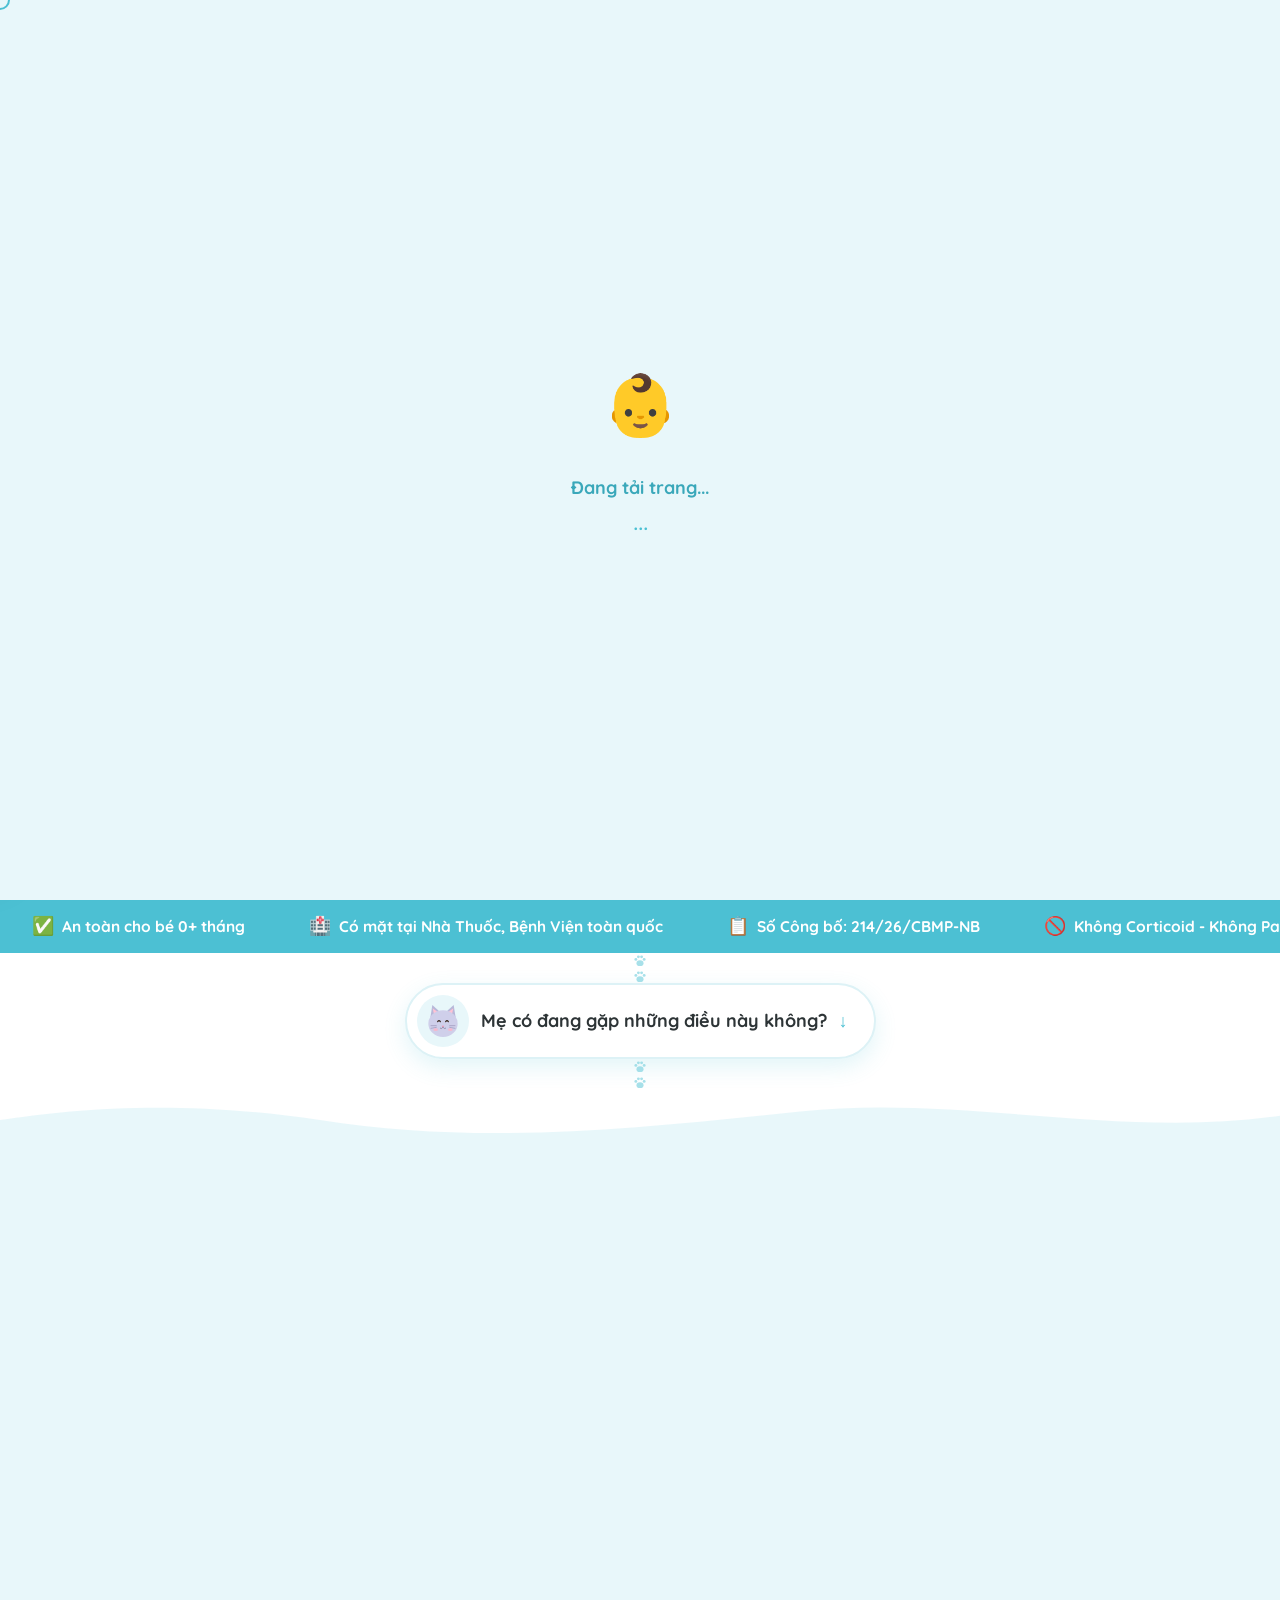
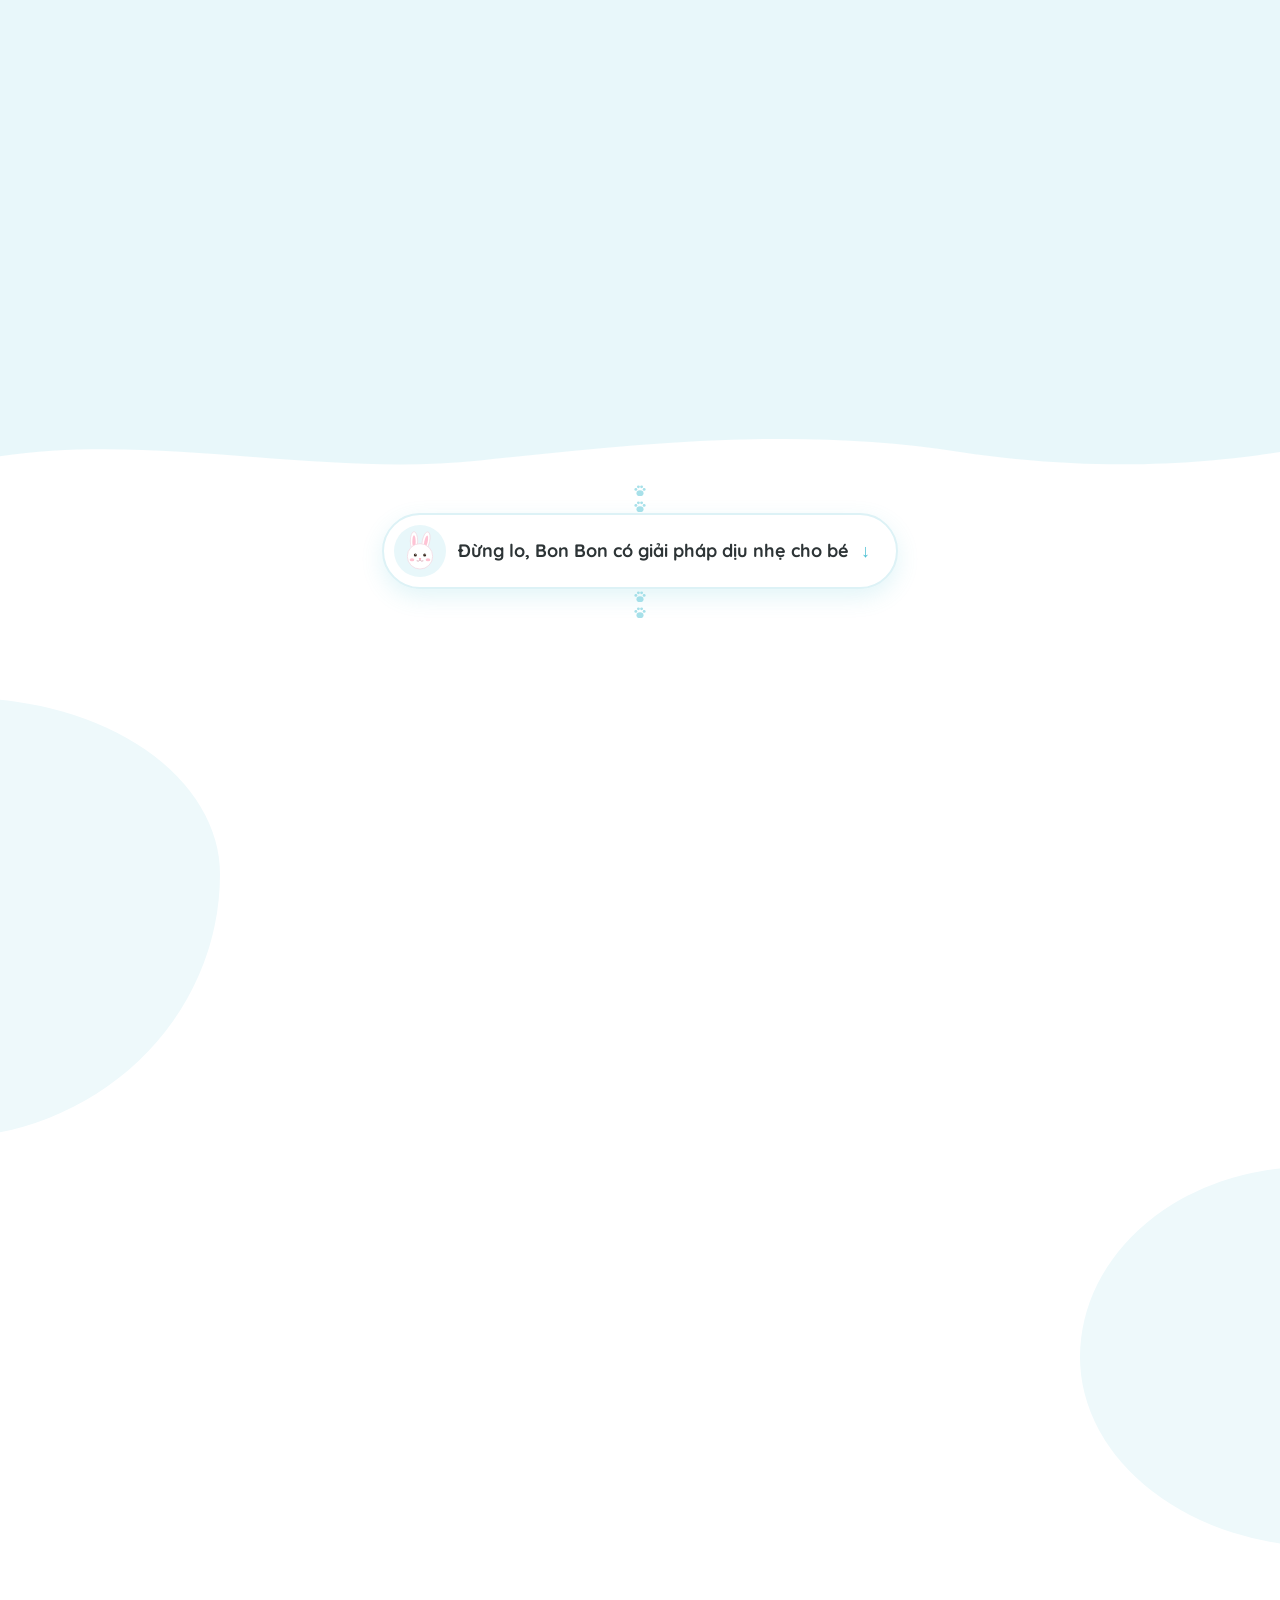
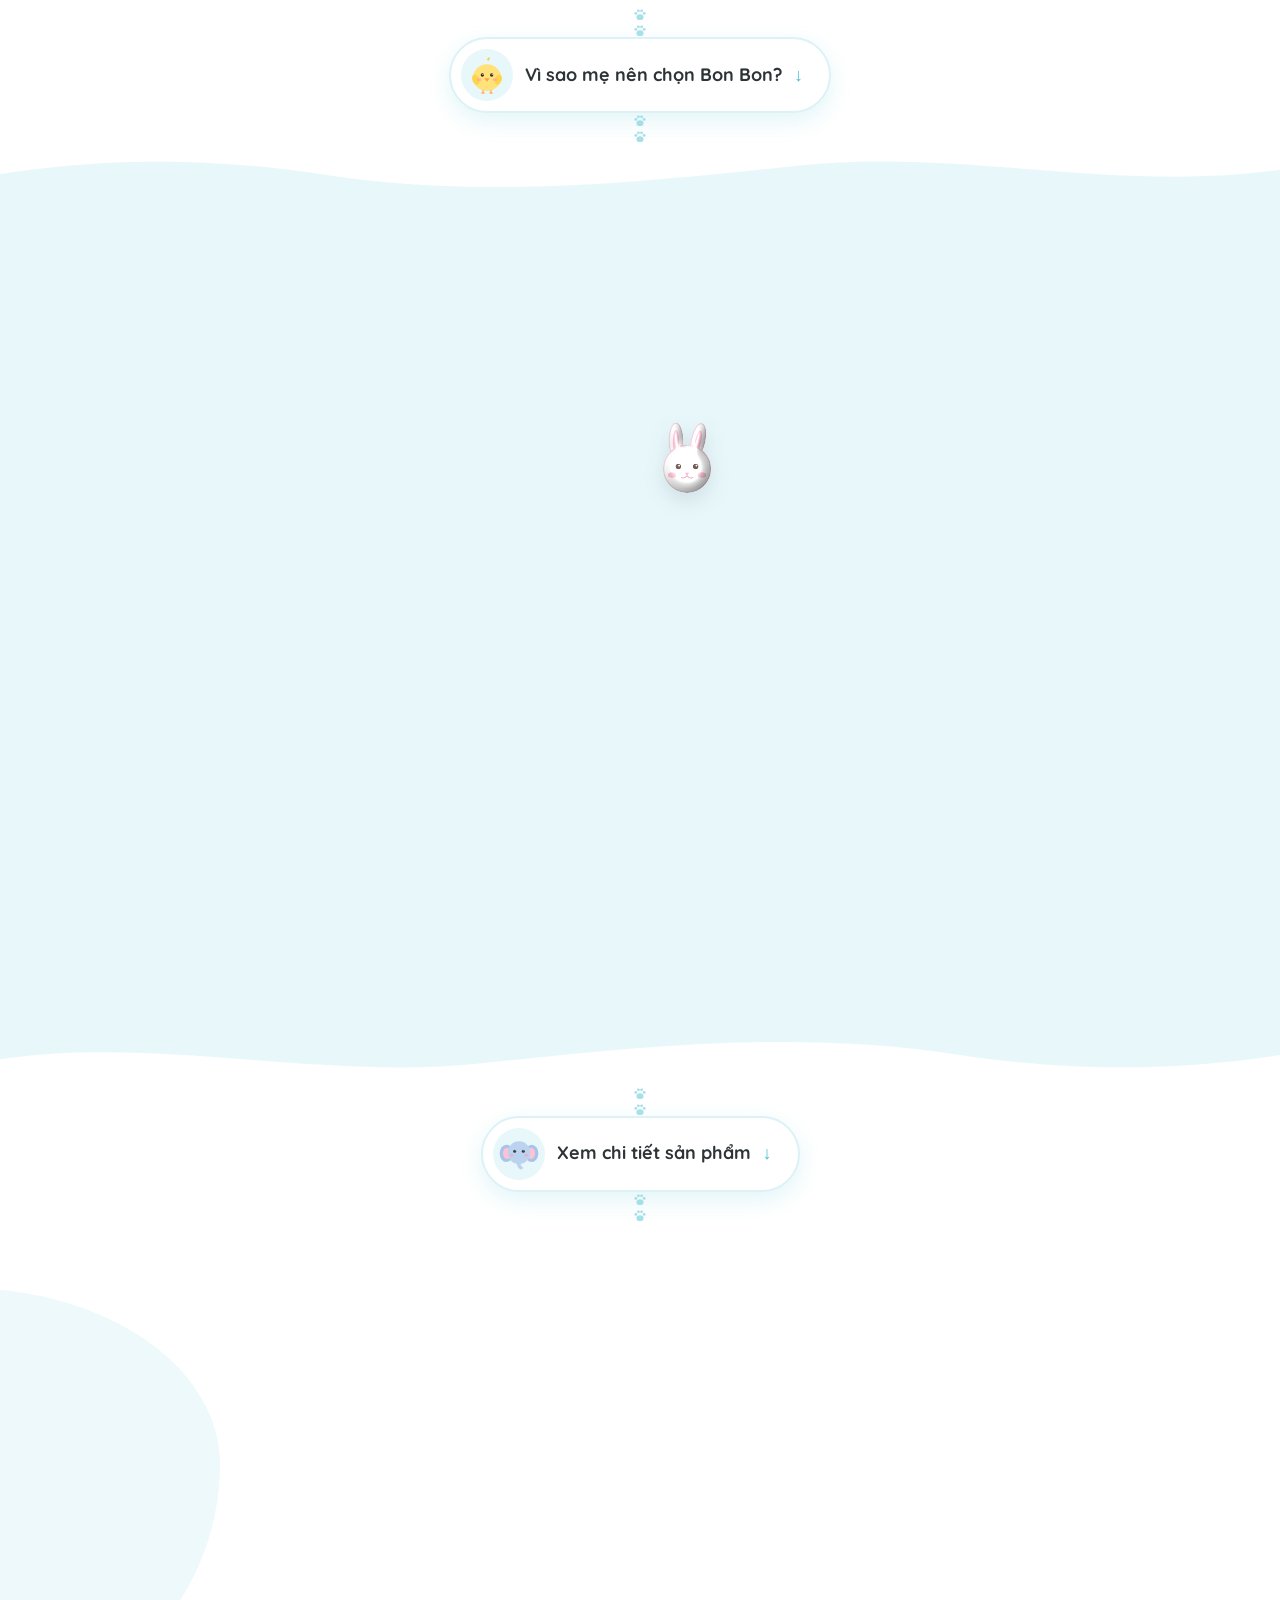
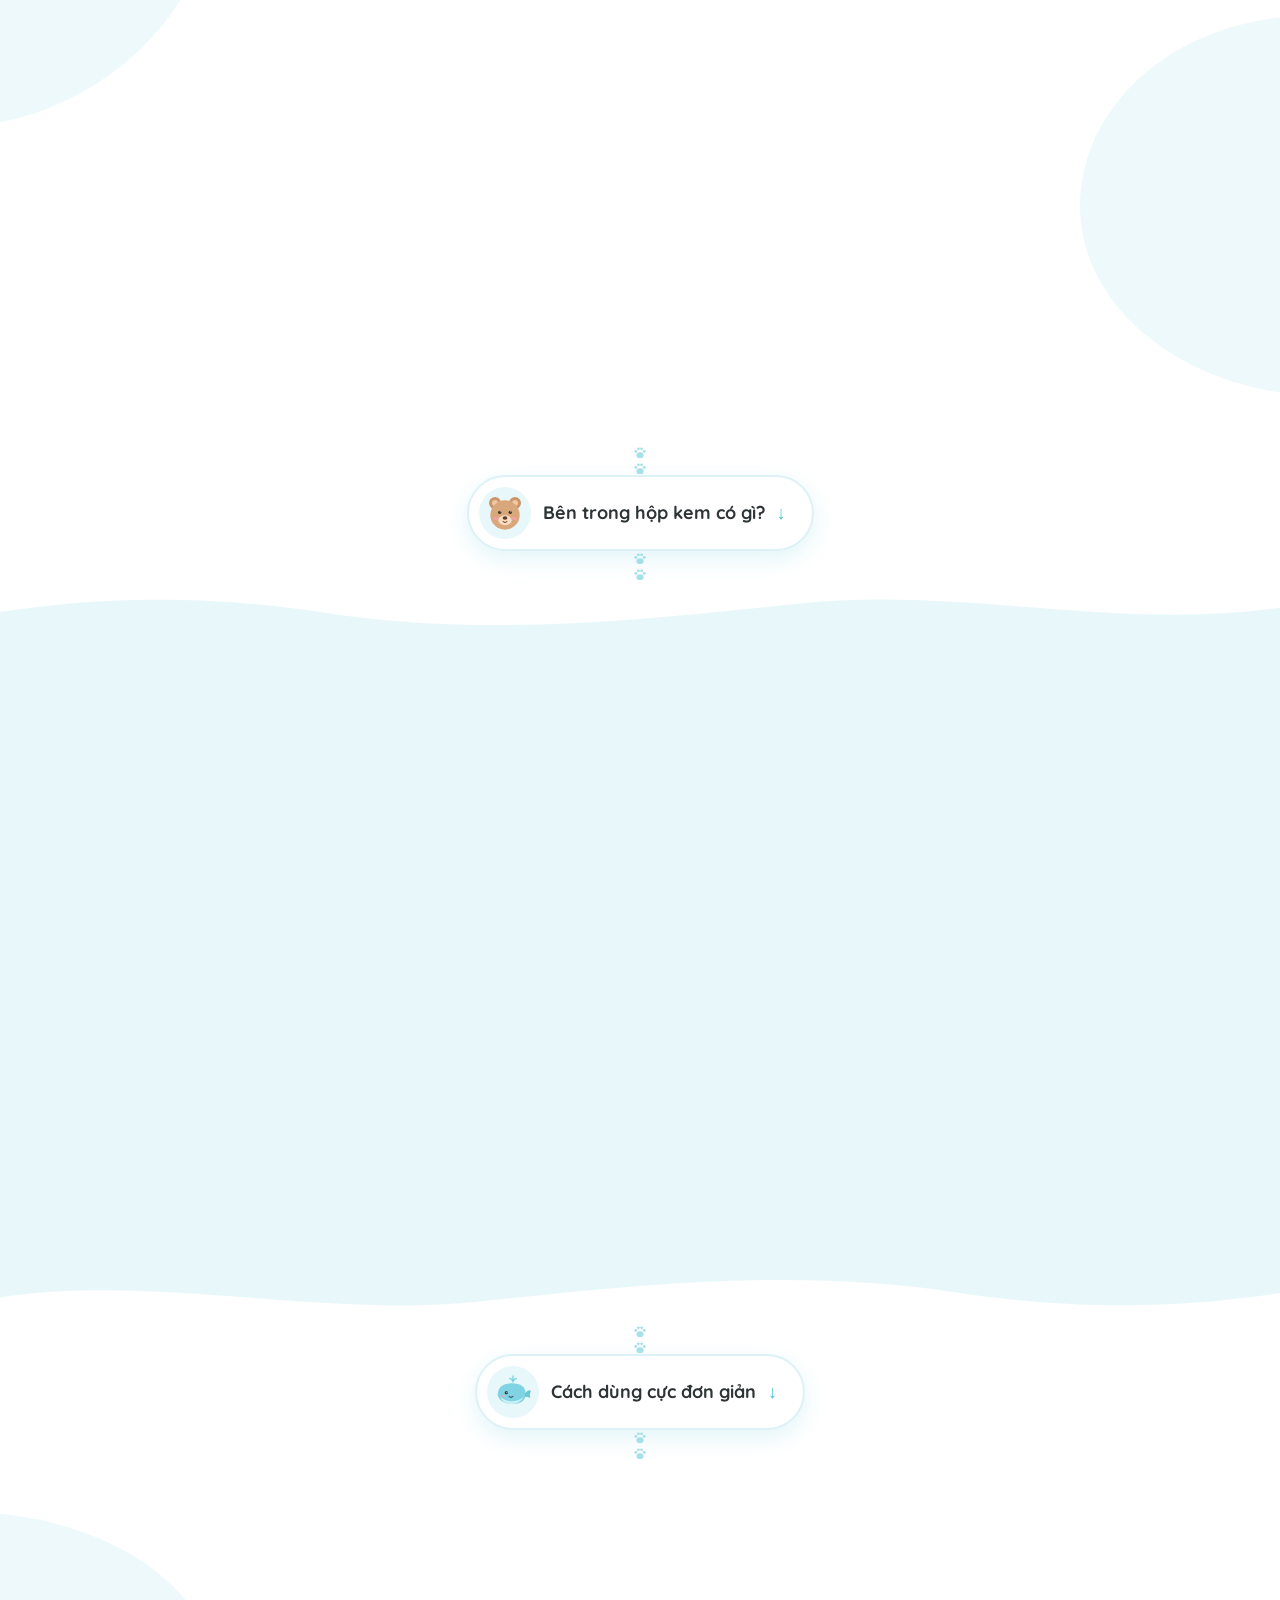
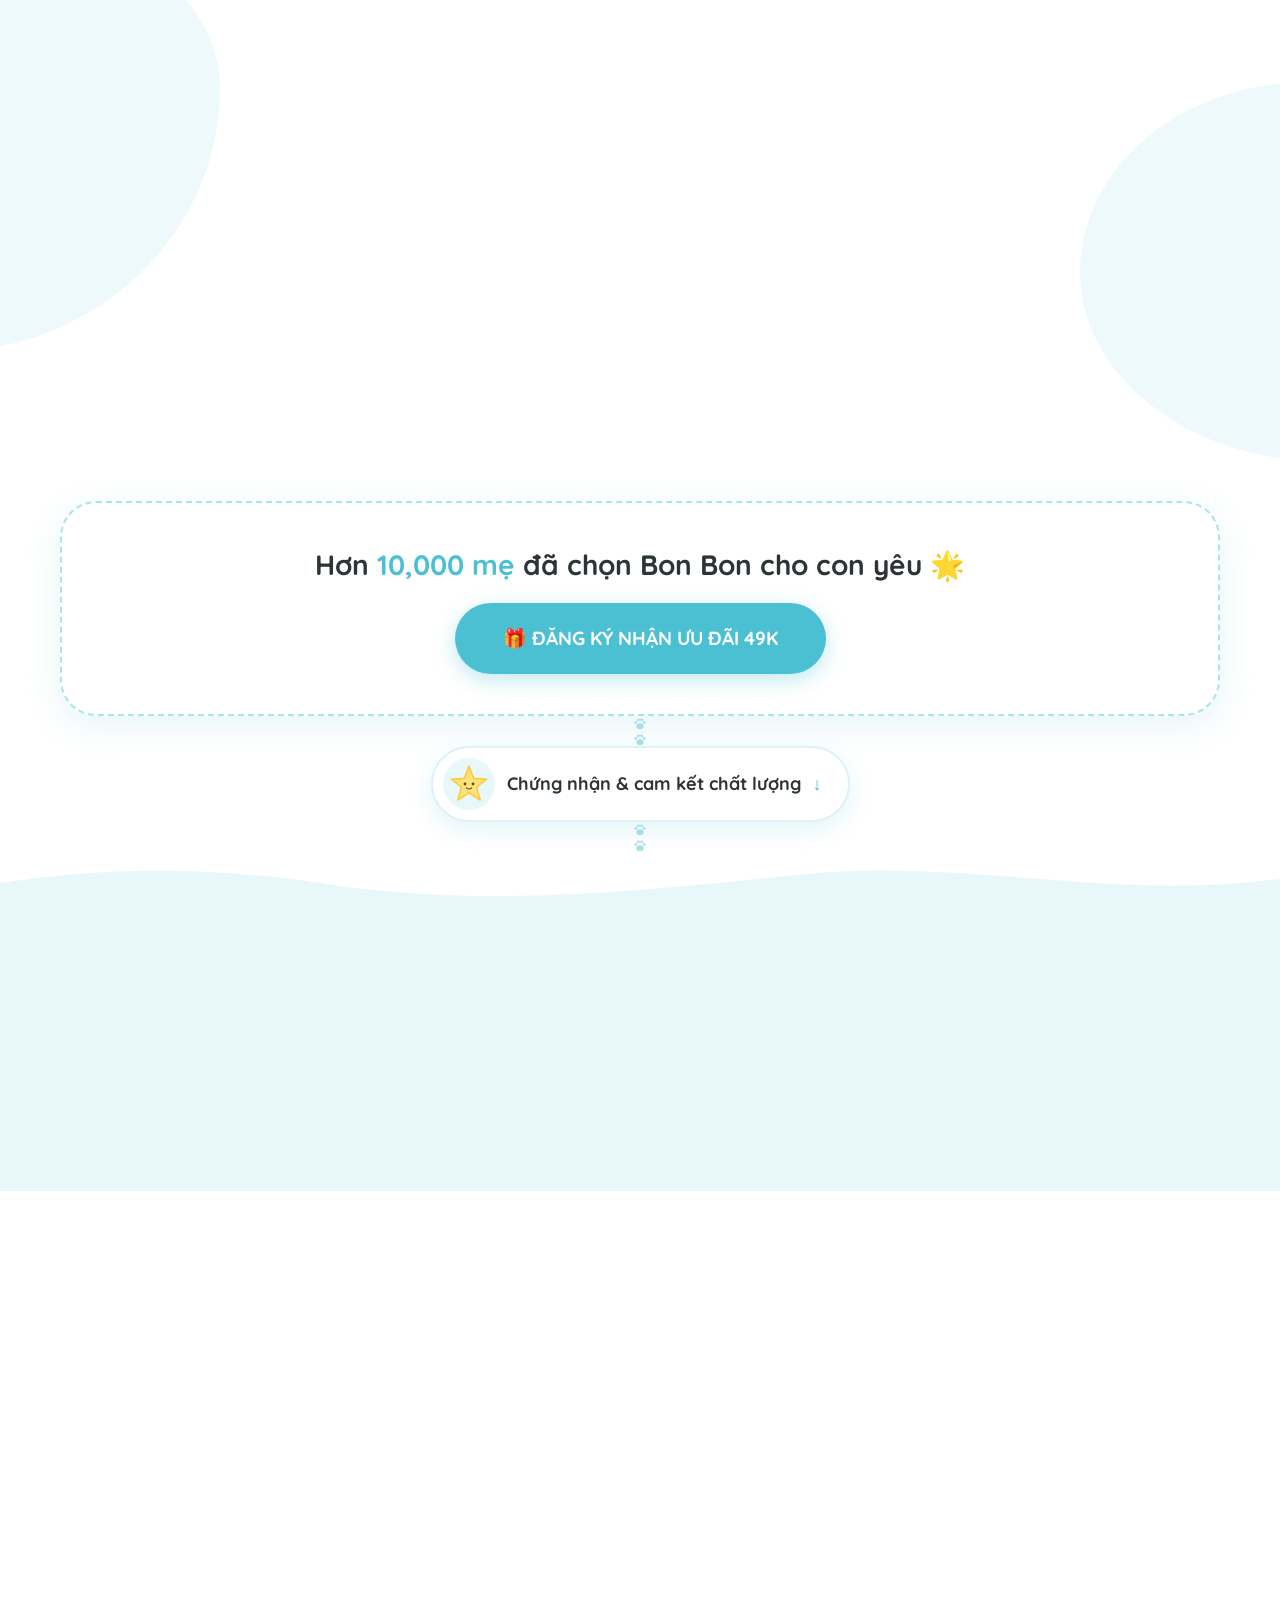
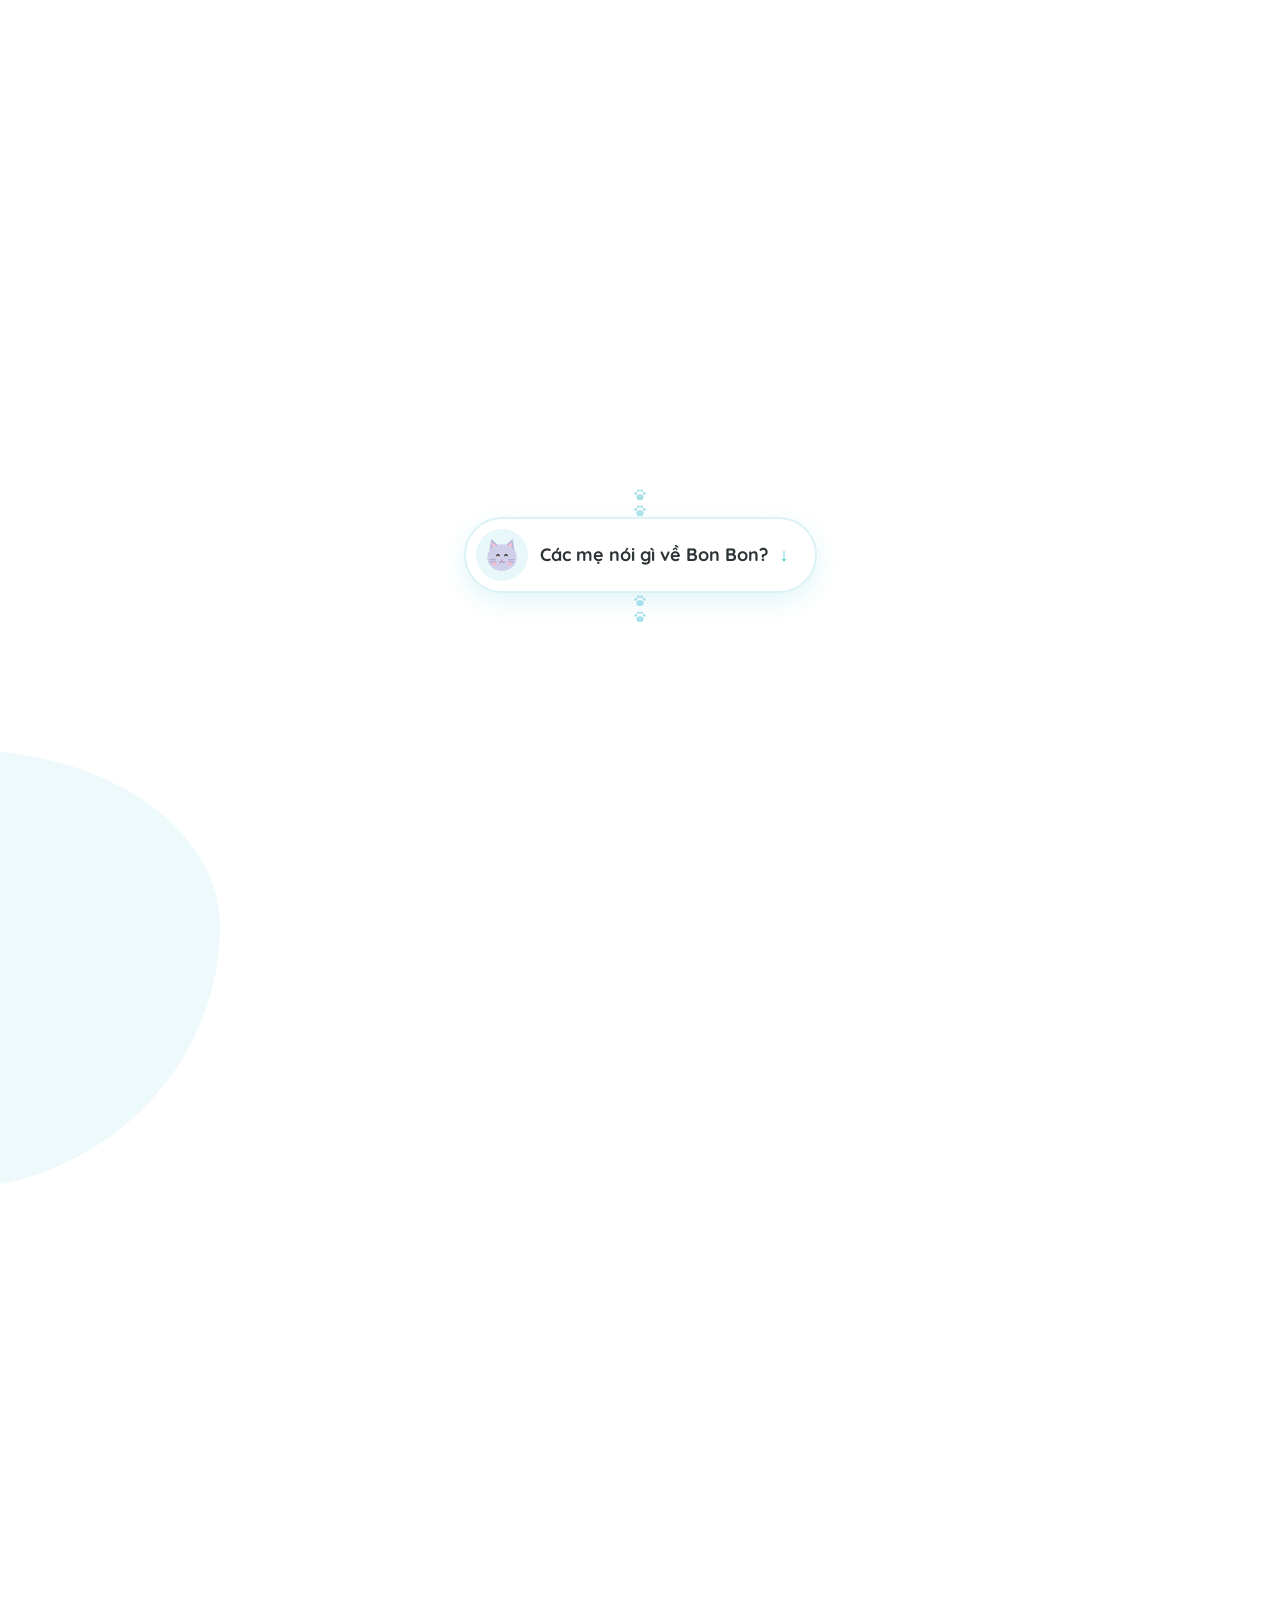
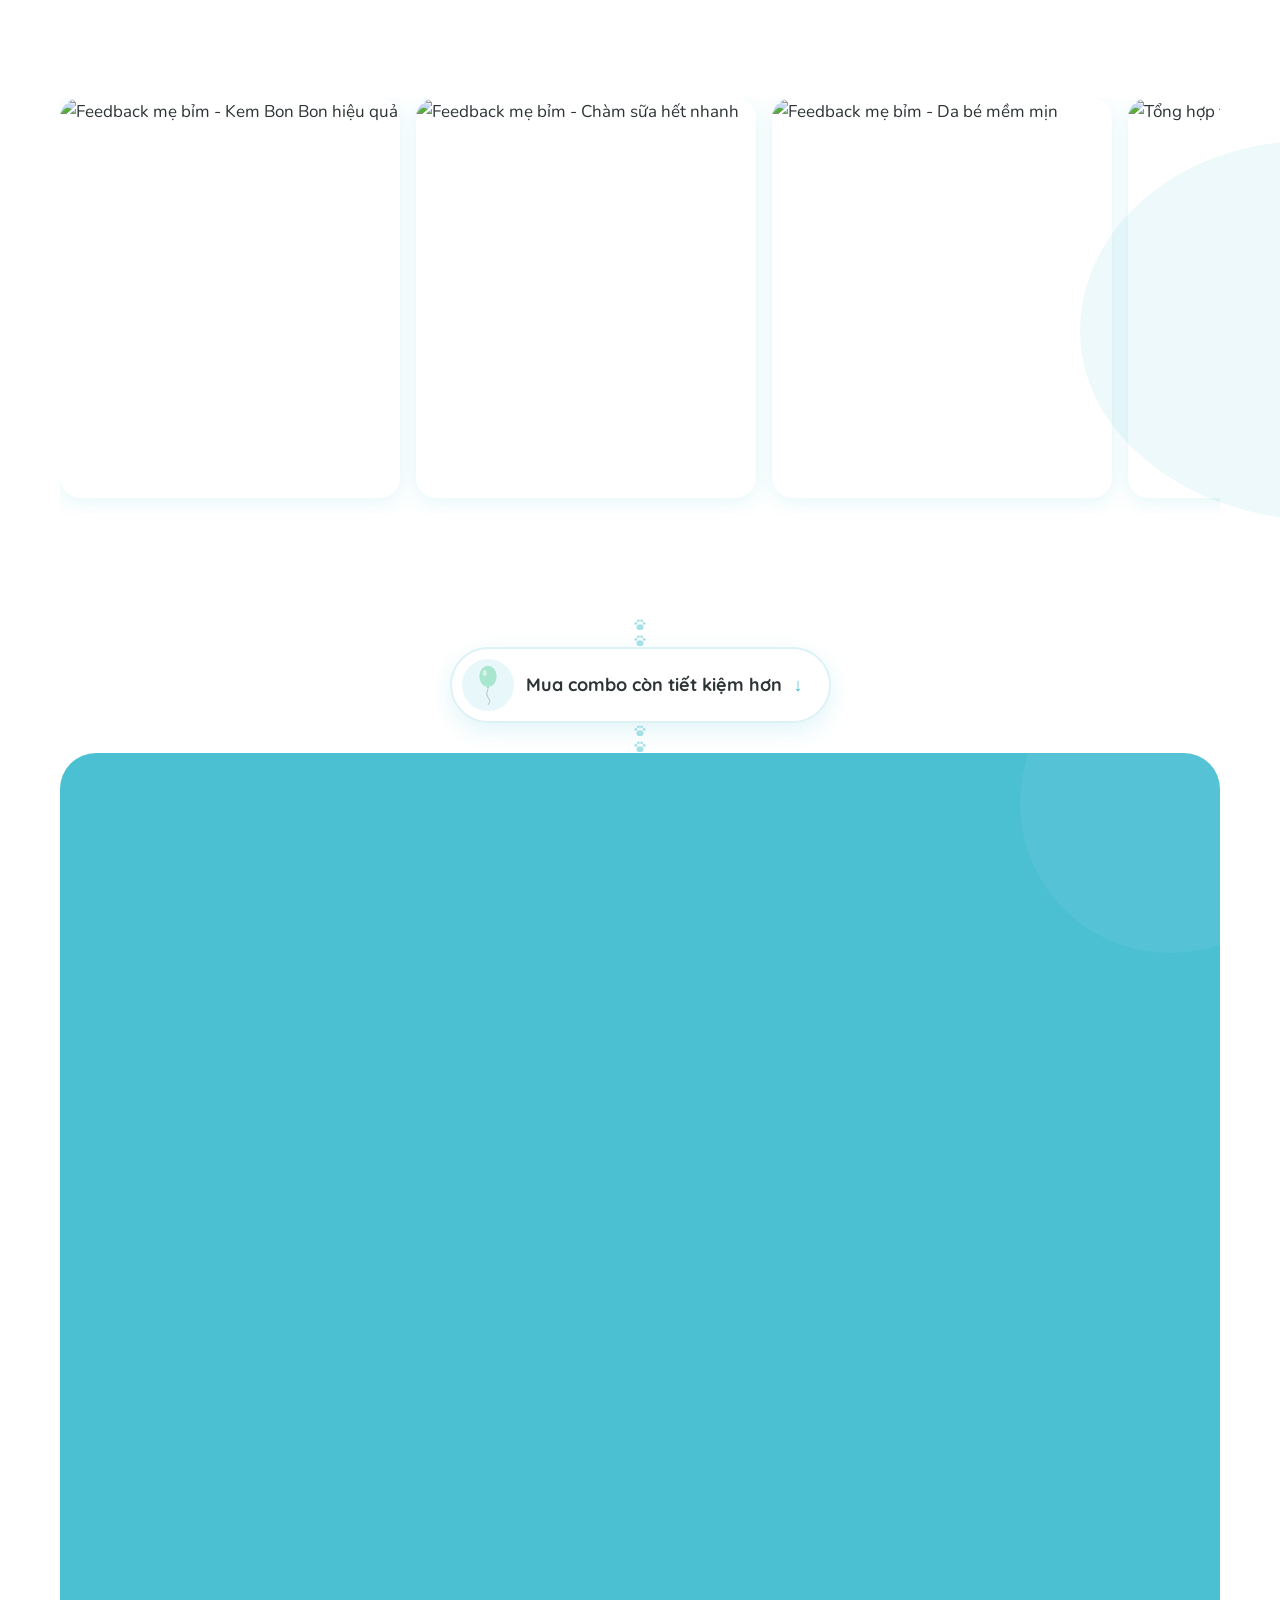
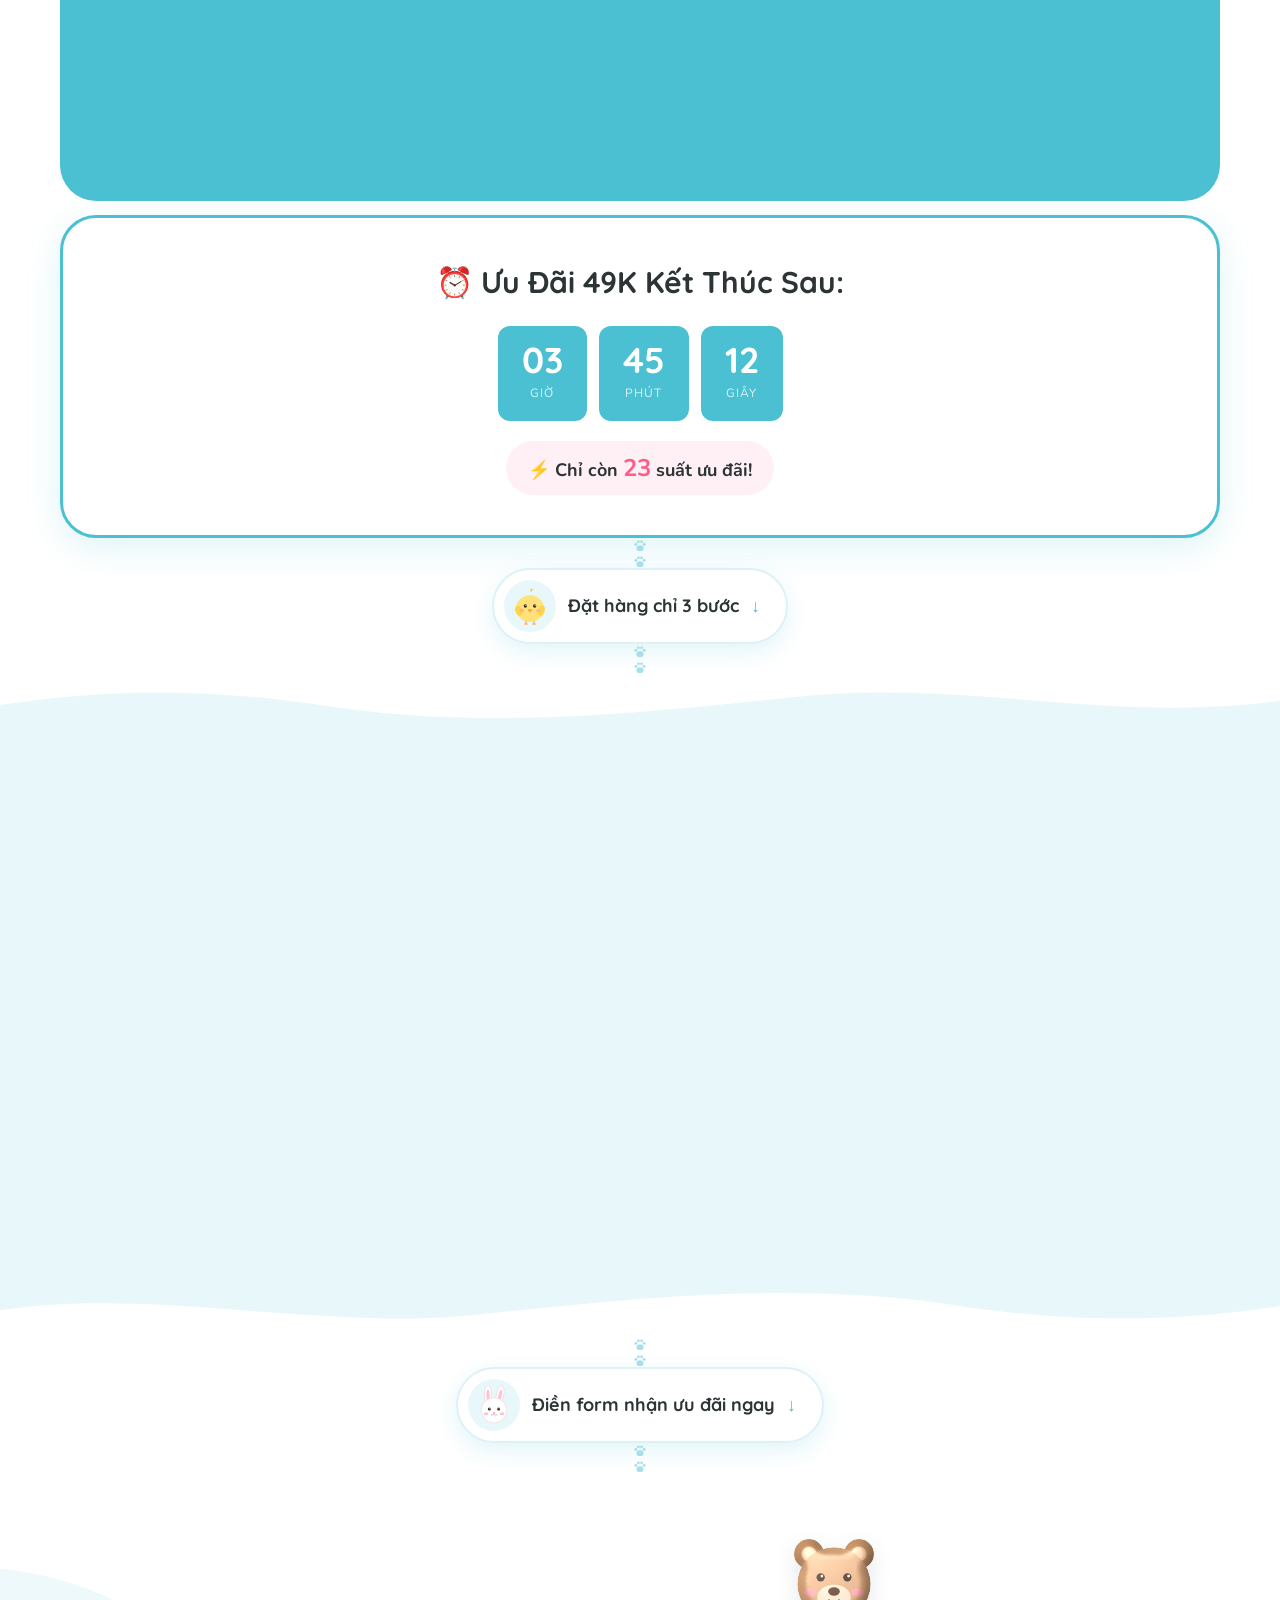
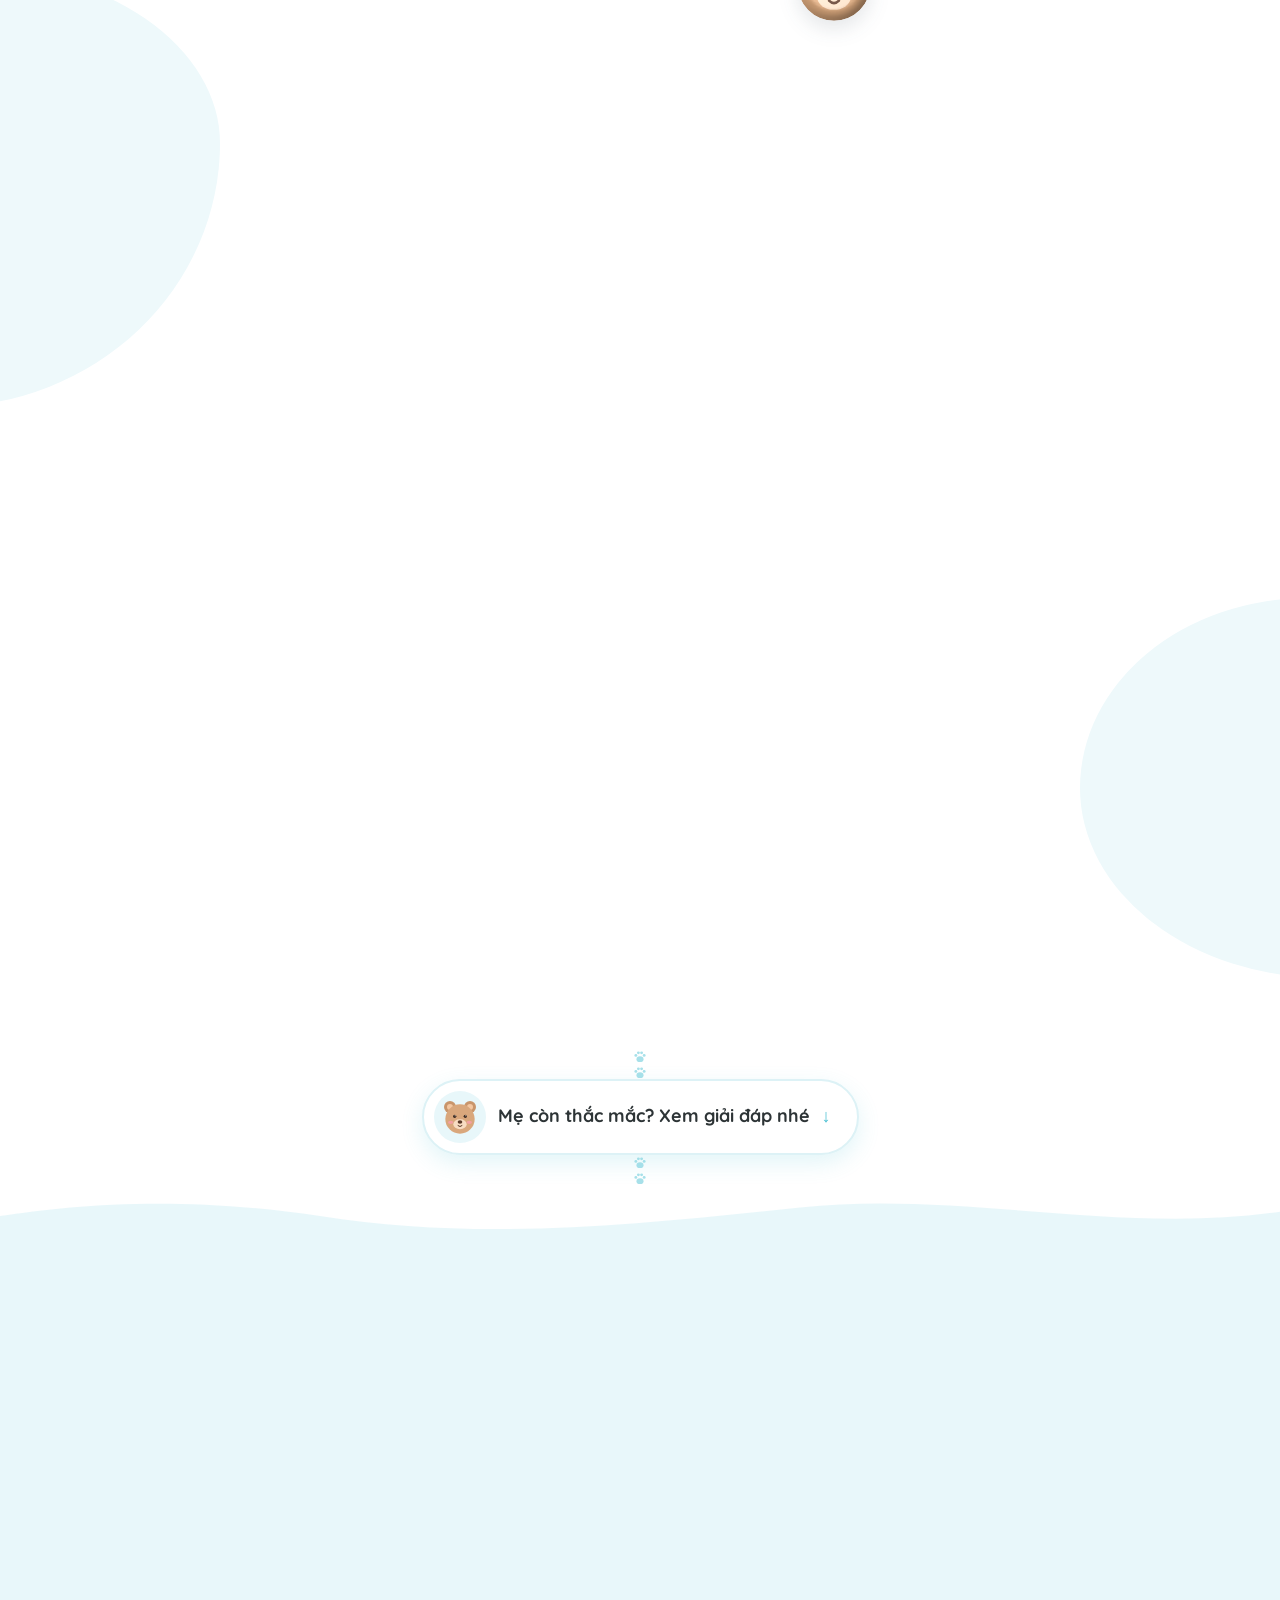
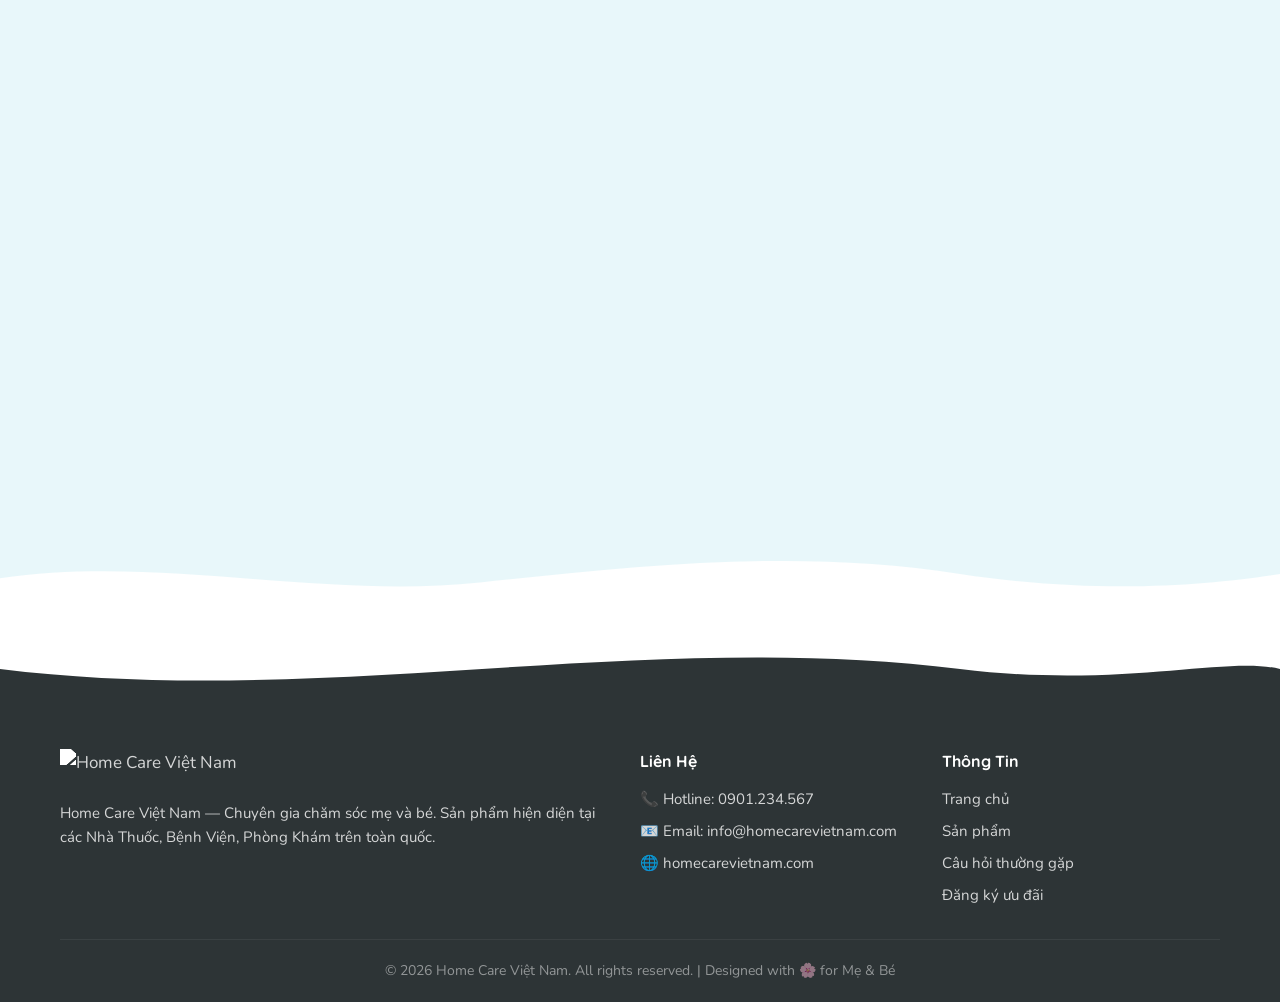
==== commit 2e950b42: "Giao diện: linh vật 3D, dải nền xen kẽ và bong bóng nước - Bộ lọc SVG tạo khối bóng như đồ chơi 3D c" ====
--- a/index.html
+++ b/index.html
@@ -2804,6 +2804,114 @@
     filter: drop-shadow(0 10px 18px rgba(0,0,0,0.12));
 }
 @media (min-width: 768px) { .combo-mascot { width: 220px; } }
+
+/* ============================================
+   BỐ CỤC ĐỠ TRỐNG MÀ KHÔNG RỐI
+   - Dải nền xen kẽ trắng / xanh nhạt, viền lượn sóng
+   - Mảng màu mềm phía sau các section nền trắng
+   - Linh vật 3D cạnh tiêu đề + bong bóng nước
+   ============================================ */
+body { background: #FFFFFF; }
+.band {
+    background: #E8F7FA;
+    padding-top: 76px;
+    padding-bottom: 76px;
+}
+.trust-section.band, .guarantee-section.band { padding-top: 64px; padding-bottom: 64px; }
+.band::before, .band::after {
+    content: '';
+    position: absolute;
+    left: 0; right: 0;
+    height: 44px;
+    z-index: 0;
+    pointer-events: none;
+    background: url("data:image/svg+xml,%3Csvg xmlns='http://www.w3.org/2000/svg' viewBox='0 0 1440 60' preserveAspectRatio='none'%3E%3Cpath d='M0 0H1440V26C1260 48 1080 6 900 22C720 38 540 54 360 30C200 10 80 20 0 30Z' fill='%23ffffff'/%3E%3C/svg%3E") center / 100% 100% no-repeat;
+}
+.band::before { top: -1px; }
+.band::after { bottom: -1px; transform: scale(-1, -1); }
+.band-notail::after, .band-nohead::before { display: none; }
+.trust-section.band-notail { padding-bottom: 24px; }
+.guarantee-section.band-nohead { padding-top: 24px; }
+@media (min-width: 768px) {
+    .band { padding-top: 96px; padding-bottom: 96px; }
+    .band::before, .band::after { height: 64px; }
+}
+
+/* Mảng màu mềm cho section nền trắng */
+.section:not(.band):not(.combo-section)::before,
+.section:not(.band):not(.combo-section)::after {
+    content: '';
+    position: absolute;
+    z-index: 0;
+    pointer-events: none;
+    background: #EEF9FB;
+    border-radius: 42% 58% 63% 37% / 45% 40% 60% 55%;
+}
+.section:not(.band):not(.combo-section)::before { width: 260px; height: 260px; top: 8%; left: -150px; }
+.section:not(.band):not(.combo-section)::after { width: 220px; height: 220px; bottom: 6%; right: -120px; border-radius: 60% 40% 35% 65% / 50% 60% 40% 50%; }
+@media (min-width: 768px) {
+    .section:not(.band):not(.combo-section)::before { width: 440px; height: 440px; left: -220px; }
+    .section:not(.band):not(.combo-section)::after { width: 380px; height: 380px; right: -180px; }
+}
+.hero::after {
+    content: '';
+    position: absolute;
+    z-index: 0;
+    right: -120px; top: 12%;
+    width: 520px; height: 520px;
+    background: #E8F7FA;
+    border-radius: 60% 40% 45% 55% / 50% 55% 45% 50%;
+}
+
+/* Linh vật 3D cạnh tiêu đề */
+.hdeco, .peek, .form-peek, .compare-score-mascot, .perks-mascot {
+    filter: url(#puffy) drop-shadow(0 8px 10px rgba(45,58,74,0.12));
+}
+.hdeco { width: 50px; height: 50px; }
+@media (min-width: 768px) {
+    .hdeco { top: 22px; width: 104px; height: 104px; }
+    .hdeco-l { left: -118px; }
+    .hdeco-r { right: -118px; }
+}
+@media (min-width: 1100px) {
+    .hdeco { top: 14px; width: 128px; height: 128px; }
+    .hdeco-l { left: -168px; }
+    .hdeco-r { right: -168px; }
+}
+
+/* Bong bóng nước (giống ảnh linh vật) */
+.bub {
+    position: absolute;
+    border-radius: 50%;
+    pointer-events: none;
+    background: radial-gradient(circle at 32% 30%, rgba(255,255,255,0.95) 0 14%, rgba(206,240,246,0.55) 40%, rgba(76,192,211,0.2) 100%);
+    border: 1.5px solid rgba(76,192,211,0.35);
+    box-shadow: inset -3px -4px 8px rgba(76,192,211,0.15);
+    display: flex; align-items: center; justify-content: center;
+    animation: bubFloat 5s ease-in-out infinite;
+}
+.bub.leaf { font-size: 14px; border-color: rgba(120,190,90,0.55); }
+@keyframes bubFloat {
+    0%, 100% { transform: translateY(0); }
+    50% { transform: translateY(-8px); }
+}
+.b1 { width: 14px; height: 14px; left: 50px; top: -16px; }
+.b2 { width: 10px; height: 10px; right: 54px; top: 30px; animation-delay: -2s; }
+.b3 { width: 24px; height: 24px; right: 2px; top: 44px; animation-delay: -1s; }
+@media (min-width: 768px) {
+    .b1 { width: 26px; height: 26px; left: -14px; top: 8px; }
+    .b2 { width: 18px; height: 18px; right: auto; left: -150px; top: 130px; }
+    .b3 { width: 40px; height: 40px; right: -40px; top: 0; }
+    .bub.leaf { font-size: 22px; }
+}
+@media (min-width: 1100px) {
+    .b2 { left: -190px; top: 150px; }
+    .b3 { right: -56px; top: -6px; }
+}
+.hb1 { width: 34px; height: 34px; top: 4%; right: 10%; }
+.hb2 { width: 20px; height: 20px; top: 24%; right: 0; animation-delay: -2s; }
+.hb3 { width: 46px; height: 46px; bottom: 16%; right: -2%; font-size: 22px; animation-delay: -1s; }
+.combo-section .bub { border-color: rgba(255,255,255,0.6); }
 
 /* ============================================
    FORM STATES (loading / lỗi gửi / thành công)
@@ -3035,6 +3143,54 @@
             <text x="74" y="30" font-size="16" font-family="Quicksand, sans-serif" font-weight="800" fill="#8AD6E2">z</text>
             <text x="84" y="16" font-size="12" font-family="Quicksand, sans-serif" font-weight="800" fill="#8AD6E2">z</text>
         </symbol>
+        <!-- Vịt cao su -->
+        <symbol id="a-duck" viewBox="0 0 120 120">
+            <ellipse cx="62" cy="84" rx="44" ry="28" fill="#FFD84D"/>
+            <path d="M96 70 Q112 60 110 78 Q104 84 96 82 Z" fill="#FFD84D"/>
+            <circle cx="50" cy="48" r="28" fill="#FFD84D"/>
+            <path d="M20 48 Q12 46 10 52 Q14 60 26 56 Z" fill="#FF9F43"/>
+            <circle cx="44" cy="42" r="4.5" fill="#2D3A4A"/><circle cx="45.4" cy="40.6" r="1.4" fill="#fff"/>
+            <ellipse cx="36" cy="54" rx="6" ry="3.5" fill="#FF9DB5" opacity=".7"/>
+            <path d="M58 82 Q72 72 86 82 Q72 92 58 82 Z" fill="#FFC93C"/>
+        </symbol>
+        <!-- Ếch -->
+        <symbol id="a-frog" viewBox="0 0 120 120">
+            <circle cx="36" cy="36" r="17" fill="#8ED69B"/><circle cx="84" cy="36" r="17" fill="#8ED69B"/>
+            <circle cx="36" cy="36" r="10" fill="#fff"/><circle cx="84" cy="36" r="10" fill="#fff"/>
+            <circle cx="38" cy="37" r="5" fill="#2D3A4A"/><circle cx="82" cy="37" r="5" fill="#2D3A4A"/>
+            <circle cx="39.5" cy="35.5" r="1.6" fill="#fff"/><circle cx="83.5" cy="35.5" r="1.6" fill="#fff"/>
+            <ellipse cx="60" cy="72" rx="46" ry="36" fill="#8ED69B"/>
+            <ellipse cx="60" cy="84" rx="28" ry="18" fill="#D8F3DC"/>
+            <path d="M44 66 Q60 78 76 66" stroke="#3E7D4F" stroke-width="3.5" fill="none" stroke-linecap="round"/>
+            <ellipse cx="28" cy="64" rx="7" ry="4.5" fill="#FF9DB5" opacity=".7"/><ellipse cx="92" cy="64" rx="7" ry="4.5" fill="#FF9DB5" opacity=".7"/>
+        </symbol>
+        <!-- Koala -->
+        <symbol id="a-koala" viewBox="0 0 120 120">
+            <circle cx="24" cy="44" r="20" fill="#B9C2CC"/><circle cx="24" cy="46" r="11" fill="#F2DDE3"/>
+            <circle cx="96" cy="44" r="20" fill="#B9C2CC"/><circle cx="96" cy="46" r="11" fill="#F2DDE3"/>
+            <ellipse cx="60" cy="68" rx="40" ry="38" fill="#C9D1DA"/>
+            <ellipse cx="60" cy="74" rx="11" ry="15" fill="#4A4F5A"/>
+            <circle cx="44" cy="60" r="4.5" fill="#2D3A4A"/><circle cx="76" cy="60" r="4.5" fill="#2D3A4A"/>
+            <circle cx="45.4" cy="58.6" r="1.4" fill="#fff"/><circle cx="77.4" cy="58.6" r="1.4" fill="#fff"/>
+            <path d="M54 94 Q60 98 66 94" stroke="#4A4F5A" stroke-width="3" fill="none" stroke-linecap="round"/>
+            <ellipse cx="36" cy="78" rx="7" ry="4" fill="#FFB3C6" opacity=".8"/><ellipse cx="84" cy="78" rx="7" ry="4" fill="#FFB3C6" opacity=".8"/>
+        </symbol>
+        <!-- Bộ lọc tạo khối bóng (giống đồ chơi 3D) -->
+        <filter id="puffy" x="-25%" y="-25%" width="150%" height="150%" color-interpolation-filters="sRGB">
+            <feGaussianBlur in="SourceAlpha" stdDeviation="5" result="blur"/>
+            <feSpecularLighting in="blur" surfaceScale="6" specularConstant="0.75" specularExponent="28" lighting-color="#ffffff" result="spec">
+                <fePointLight x="20" y="0" z="160"/>
+            </feSpecularLighting>
+            <feComposite in="spec" in2="SourceAlpha" operator="in" result="specIn"/>
+            <feDiffuseLighting in="blur" surfaceScale="5" diffuseConstant="1" lighting-color="#ffffff" result="diff">
+                <feDistantLight azimuth="225" elevation="55"/>
+            </feDiffuseLighting>
+            <feComposite in="diff" in2="SourceAlpha" operator="in" result="diffIn"/>
+            <feBlend in="SourceGraphic" in2="diffIn" mode="multiply" result="shaded"/>
+            <feComposite in="shaded" in2="SourceGraphic" operator="arithmetic" k2="0.5" k3="0.5" result="soft"/>
+            <feComposite in="soft" in2="specIn" operator="arithmetic" k2="1" k3="0.42" result="lit"/>
+            <feComposite in="lit" in2="SourceAlpha" operator="in"/>
+        </filter>
         <!-- Dấu chân -->
         <symbol id="a-paw" viewBox="0 0 100 100">
             <ellipse cx="50" cy="64" rx="22" ry="18" fill="currentColor"/>
@@ -3111,6 +3267,7 @@
                 <span class="hero-product-deco">⭐</span>
                 <span class="hero-product-deco">🌸</span>
                 <span class="hero-product-deco">✨</span>
+                <span class="bub hb1" aria-hidden="true"></span><span class="bub hb2" aria-hidden="true"></span><span class="bub hb3 leaf" aria-hidden="true">🌿</span>
                 <img src="assets/mascot-lion.webp" alt="" class="hero-mascot" width="631" height="640" loading="eager" aria-hidden="true">
             </div>
         </div>
@@ -3152,11 +3309,12 @@
 <!-- ============================================
      PAIN POINTS SECTION
      ============================================ -->
-<section class="section pain-section" id="pain-section">
+<section class="section pain-section band" id="pain-section">
     <div class="container">
         <div class="section-header reveal">
-            <svg class="hdeco hdeco-l" aria-hidden="true"><use href="#a-cat"/></svg>
+            <svg class="hdeco hdeco-l" aria-hidden="true"><use href="#a-koala"/></svg>
             <svg class="hdeco hdeco-r" aria-hidden="true"><use href="#a-cloud"/></svg>
+            <span class="bub b1" aria-hidden="true"></span><span class="bub b2" aria-hidden="true"></span><span aria-hidden="true" class="bub b3"></span>
             <span class="section-label">VẤN ĐỀ CỦA MẸ</span>
             <h2 class="section-title">Mẹ Có Đang <span>Lo Lắng</span> Vì Con... 😟</h2>
             <p class="section-desc">Hãy để Bon Bon đồng hành cùng mẹ giải quyết những nỗi lo này</p>
@@ -3215,6 +3373,7 @@
         <div class="section-header reveal">
             <svg class="hdeco hdeco-l" aria-hidden="true"><use href="#a-bear"/></svg>
             <svg class="hdeco hdeco-r" aria-hidden="true"><use href="#a-star"/></svg>
+            <span class="bub b1" aria-hidden="true"></span><span class="bub b2" aria-hidden="true"></span><span aria-hidden="true" class="bub b3 leaf">🌿</span>
             <span class="section-label">GIẢI PHÁP TỪ THIÊN NHIÊN</span>
             <h2 class="section-title">Kem Bôi Chàm Sữa <span>Bon Bon</span> 🌿</h2>
             <p class="section-desc">Giải pháp dịu nhẹ từ thiên nhiên — Chuyên gia tin dùng — An toàn tuyệt đối cho bé</p>
@@ -3285,11 +3444,12 @@
 <!-- ============================================
      COMPARISON TABLE
      ============================================ -->
-<section class="section compare-section" id="compare-section">
+<section class="section compare-section band" id="compare-section">
     <div class="container">
         <div class="section-header reveal">
             <svg class="hdeco hdeco-l" aria-hidden="true"><use href="#a-chick"/></svg>
             <svg class="hdeco hdeco-r" aria-hidden="true"><use href="#a-fox"/></svg>
+            <span class="bub b1" aria-hidden="true"></span><span class="bub b2" aria-hidden="true"></span><span aria-hidden="true" class="bub b3"></span>
             <span class="section-label">SO SÁNH</span>
             <h2 class="section-title">Tại Sao Chọn <span>Bon Bon</span>? 🤔</h2>
             <p class="section-desc">So sánh Kem Bon Bon với các sản phẩm thông thường trên thị trường</p>
@@ -3378,8 +3538,9 @@
 <section class="section product-detail-section" id="product-detail">
     <div class="container">
         <div class="section-header reveal">
-            <svg class="hdeco hdeco-l" aria-hidden="true"><use href="#a-elephant"/></svg>
+            <svg class="hdeco hdeco-l" aria-hidden="true"><use href="#a-duck"/></svg>
             <svg class="hdeco hdeco-r" aria-hidden="true"><use href="#a-rainbow"/></svg>
+            <span class="bub b1" aria-hidden="true"></span><span class="bub b2" aria-hidden="true"></span><span aria-hidden="true" class="bub b3 leaf">🌿</span>
             <span class="section-label">CHI TIẾT SẢN PHẨM</span>
             <h2 class="section-title">Mọi Thứ Mẹ Cần <span>Biết</span> Về Bon Bon 📋</h2>
             <p class="section-desc">Thông tin đầy đủ giúp mẹ yên tâm lựa chọn cho con yêu</p>
@@ -3458,11 +3619,12 @@
 <!-- ============================================
      INGREDIENTS SECTION
      ============================================ -->
-<section class="section ingredients-section" id="ingredients-section">
+<section class="section ingredients-section band" id="ingredients-section">
     <div class="container">
         <div class="section-header reveal">
             <svg class="hdeco hdeco-l" aria-hidden="true"><use href="#a-bunny"/></svg>
-            <svg class="hdeco hdeco-r" aria-hidden="true"><use href="#a-sheep"/></svg>
+            <svg class="hdeco hdeco-r" aria-hidden="true"><use href="#a-frog"/></svg>
+            <span class="bub b1" aria-hidden="true"></span><span class="bub b2" aria-hidden="true"></span><span aria-hidden="true" class="bub b3 leaf">🌿</span>
             <span class="section-label">THÀNH PHẦN TỰ NHIÊN</span>
             <h2 class="section-title">Thân Thiện Với <span>Làn Da Bé</span> 🌸</h2>
             <p class="section-desc">Mỗi thành phần được chọn lọc kỹ lưỡng để bảo vệ làn da mỏng manh của con</p>
@@ -3537,6 +3699,7 @@
         <div class="section-header reveal">
             <svg class="hdeco hdeco-l" aria-hidden="true"><use href="#a-whale"/></svg>
             <svg class="hdeco hdeco-r" aria-hidden="true"><use href="#a-moon"/></svg>
+            <span class="bub b1" aria-hidden="true"></span><span class="bub b2" aria-hidden="true"></span><span aria-hidden="true" class="bub b3"></span>
             <span class="section-label">HƯỚNG DẪN SỬ DỤNG</span>
             <h2 class="section-title">Mẹ Bôi Kem <span>Đúng Cách</span> Cho Con 📝</h2>
             <p class="section-desc">Chỉ 4 bước đơn giản để bảo vệ làn da bé mỗi ngày</p>
@@ -3599,7 +3762,7 @@
 </div>
 
 <!-- TRUST BADGES SECTION -->
-<section class="trust-section" id="trust-section">
+<section class="trust-section band band-notail" id="trust-section">
     <div class="container">
         <div class="trust-grid">
             <div class="trust-badge-card reveal">
@@ -3635,7 +3798,7 @@
 </section>
 
 <!-- GUARANTEE SECTION -->
-<section class="guarantee-section reveal">
+<section class="guarantee-section band band-nohead reveal">
     <div class="container">
         <div class="guarantee-inner">
             <div class="guarantee-icon">🛡️</div>
@@ -3682,6 +3845,7 @@
         <div class="section-header reveal">
             <svg class="hdeco hdeco-l" aria-hidden="true"><use href="#a-panda"/></svg>
             <svg class="hdeco hdeco-r" aria-hidden="true"><use href="#a-cat"/></svg>
+            <span class="bub b1" aria-hidden="true"></span><span class="bub b2" aria-hidden="true"></span><span aria-hidden="true" class="bub b3"></span>
             <span class="section-label">FEEDBACK TỪ CÁC MẸ</span>
             <h2 class="section-title">Hàng Ngàn Mẹ <span>Tin Dùng</span> Và Hài Lòng 🌟</h2>
         </div>
@@ -3827,7 +3991,8 @@
     <div class="container">
         <div class="section-header reveal">
             <svg class="hdeco hdeco-l" aria-hidden="true"><use href="#a-star"/></svg>
-            <svg class="hdeco hdeco-r" aria-hidden="true"><use href="#a-balloon"/></svg>
+            <svg class="hdeco hdeco-r" aria-hidden="true"><use href="#a-duck"/></svg>
+            <span class="bub b1" aria-hidden="true"></span><span class="bub b2" aria-hidden="true"></span><span aria-hidden="true" class="bub b3"></span>
             <span class="section-label">ƯU ĐÃI ĐẶC BIỆT</span>
             <h2 class="section-title">Combo Siêu Tiết Kiệm — <span>Giảm 50%</span> 🎁</h2>
             <p class="section-desc">Bộ 3 sản phẩm chăm sóc bé toàn diện với mức giá không thể tốt hơn</p>
@@ -3906,11 +4071,12 @@
 <!-- ============================================
      ORDER PROCESS
      ============================================ -->
-<section class="section process-section" id="process-section">
+<section class="section process-section band" id="process-section">
     <div class="container">
         <div class="section-header reveal">
             <svg class="hdeco hdeco-l" aria-hidden="true"><use href="#a-chick"/></svg>
             <svg class="hdeco hdeco-r" aria-hidden="true"><use href="#a-penguin"/></svg>
+            <span class="bub b1" aria-hidden="true"></span><span class="bub b2" aria-hidden="true"></span><span aria-hidden="true" class="bub b3"></span>
             <span class="section-label">QUY TRÌNH ĐẶT HÀNG</span>
             <h2 class="section-title">Chỉ <span>3 Bước</span> Đơn Giản 🚀</h2>
             <p class="section-desc">Nhận hàng tận nơi — Thanh toán khi nhận — Không cần ứng trước</p>
@@ -4063,11 +4229,12 @@
 <!-- ============================================
      FAQ SECTION
      ============================================ -->
-<section class="section faq-section" id="faq-section">
+<section class="section faq-section band" id="faq-section">
     <div class="container">
         <div class="section-header reveal">
-            <svg class="hdeco hdeco-l" aria-hidden="true"><use href="#a-cloud"/></svg>
-            <svg class="hdeco hdeco-r" aria-hidden="true"><use href="#a-sheep"/></svg>
+            <svg class="hdeco hdeco-l" aria-hidden="true"><use href="#a-sheep"/></svg>
+            <svg class="hdeco hdeco-r" aria-hidden="true"><use href="#a-cloud"/></svg>
+            <span class="bub b1" aria-hidden="true"></span><span class="bub b2" aria-hidden="true"></span><span aria-hidden="true" class="bub b3"></span>
             <span class="section-label">HỎI ĐÁP</span>
             <h2 class="section-title">Câu Hỏi <span>Thường Gặp</span> 💬</h2>
         </div>
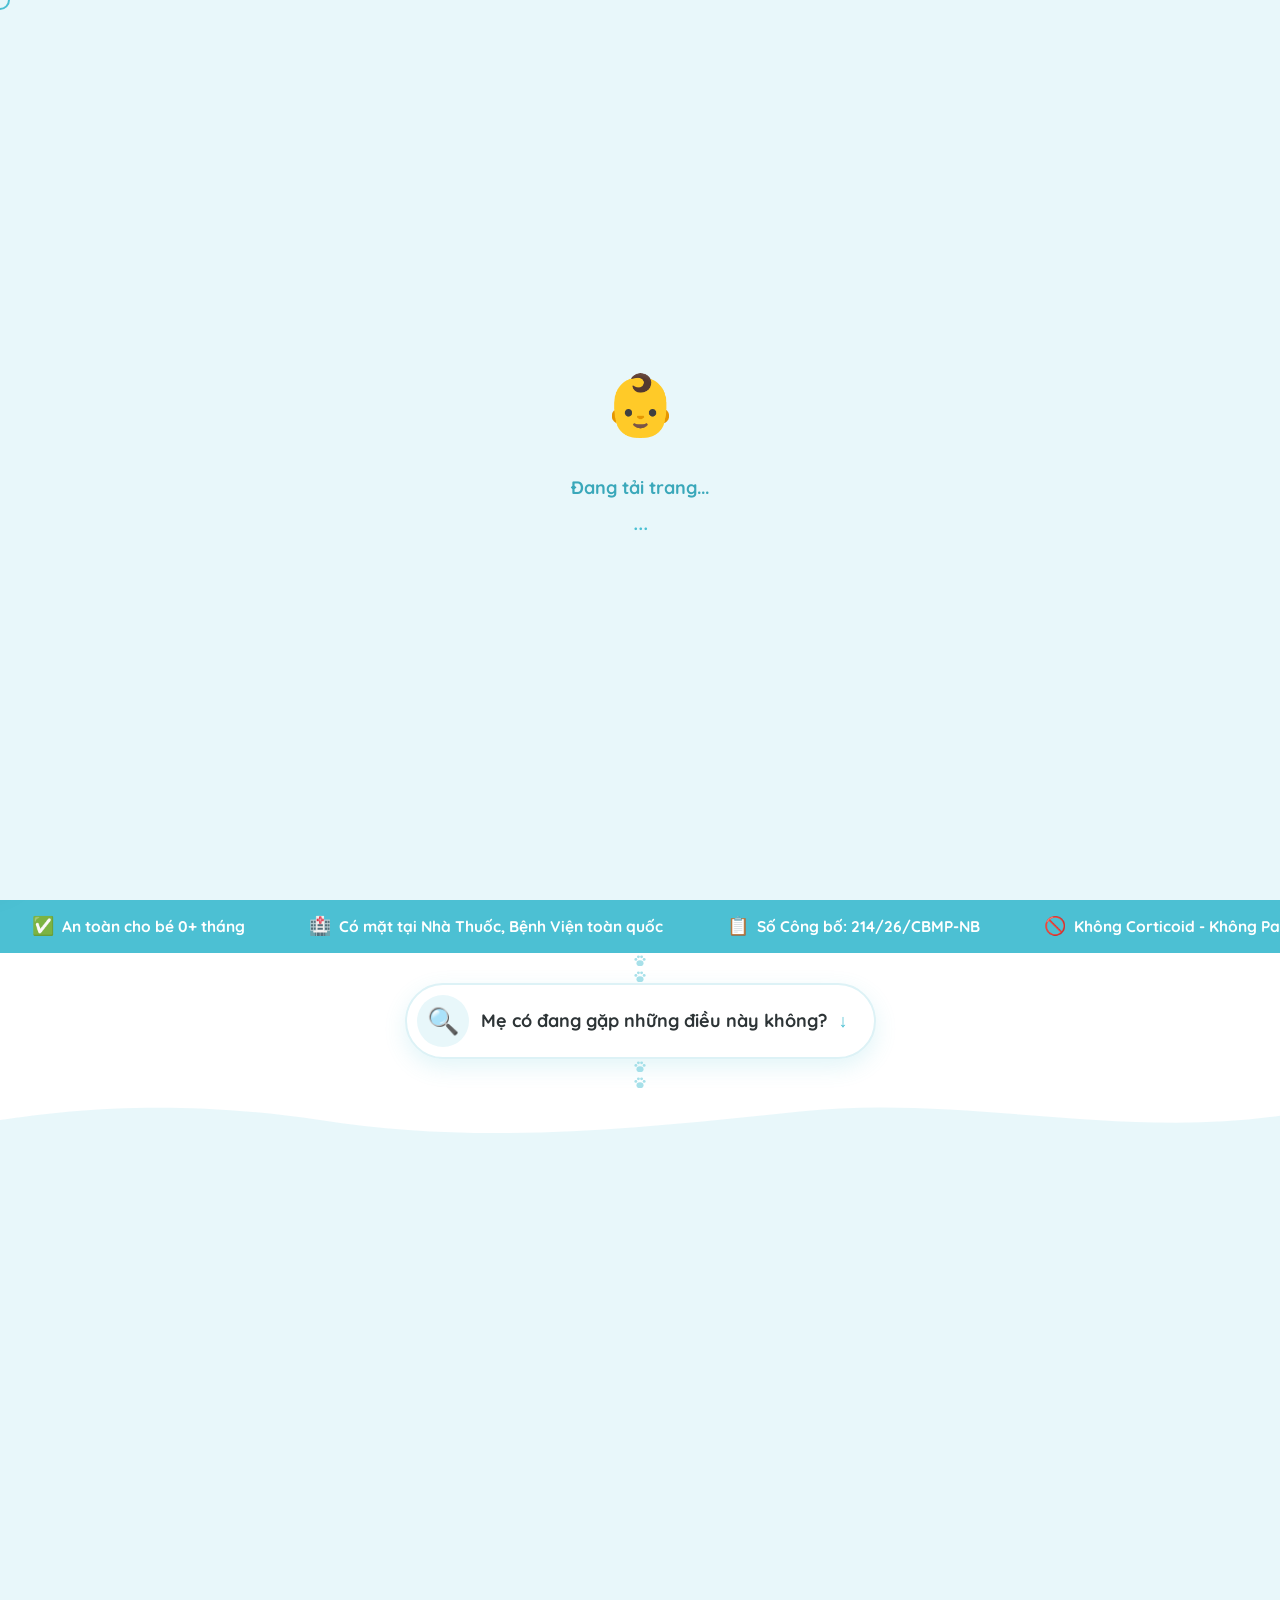
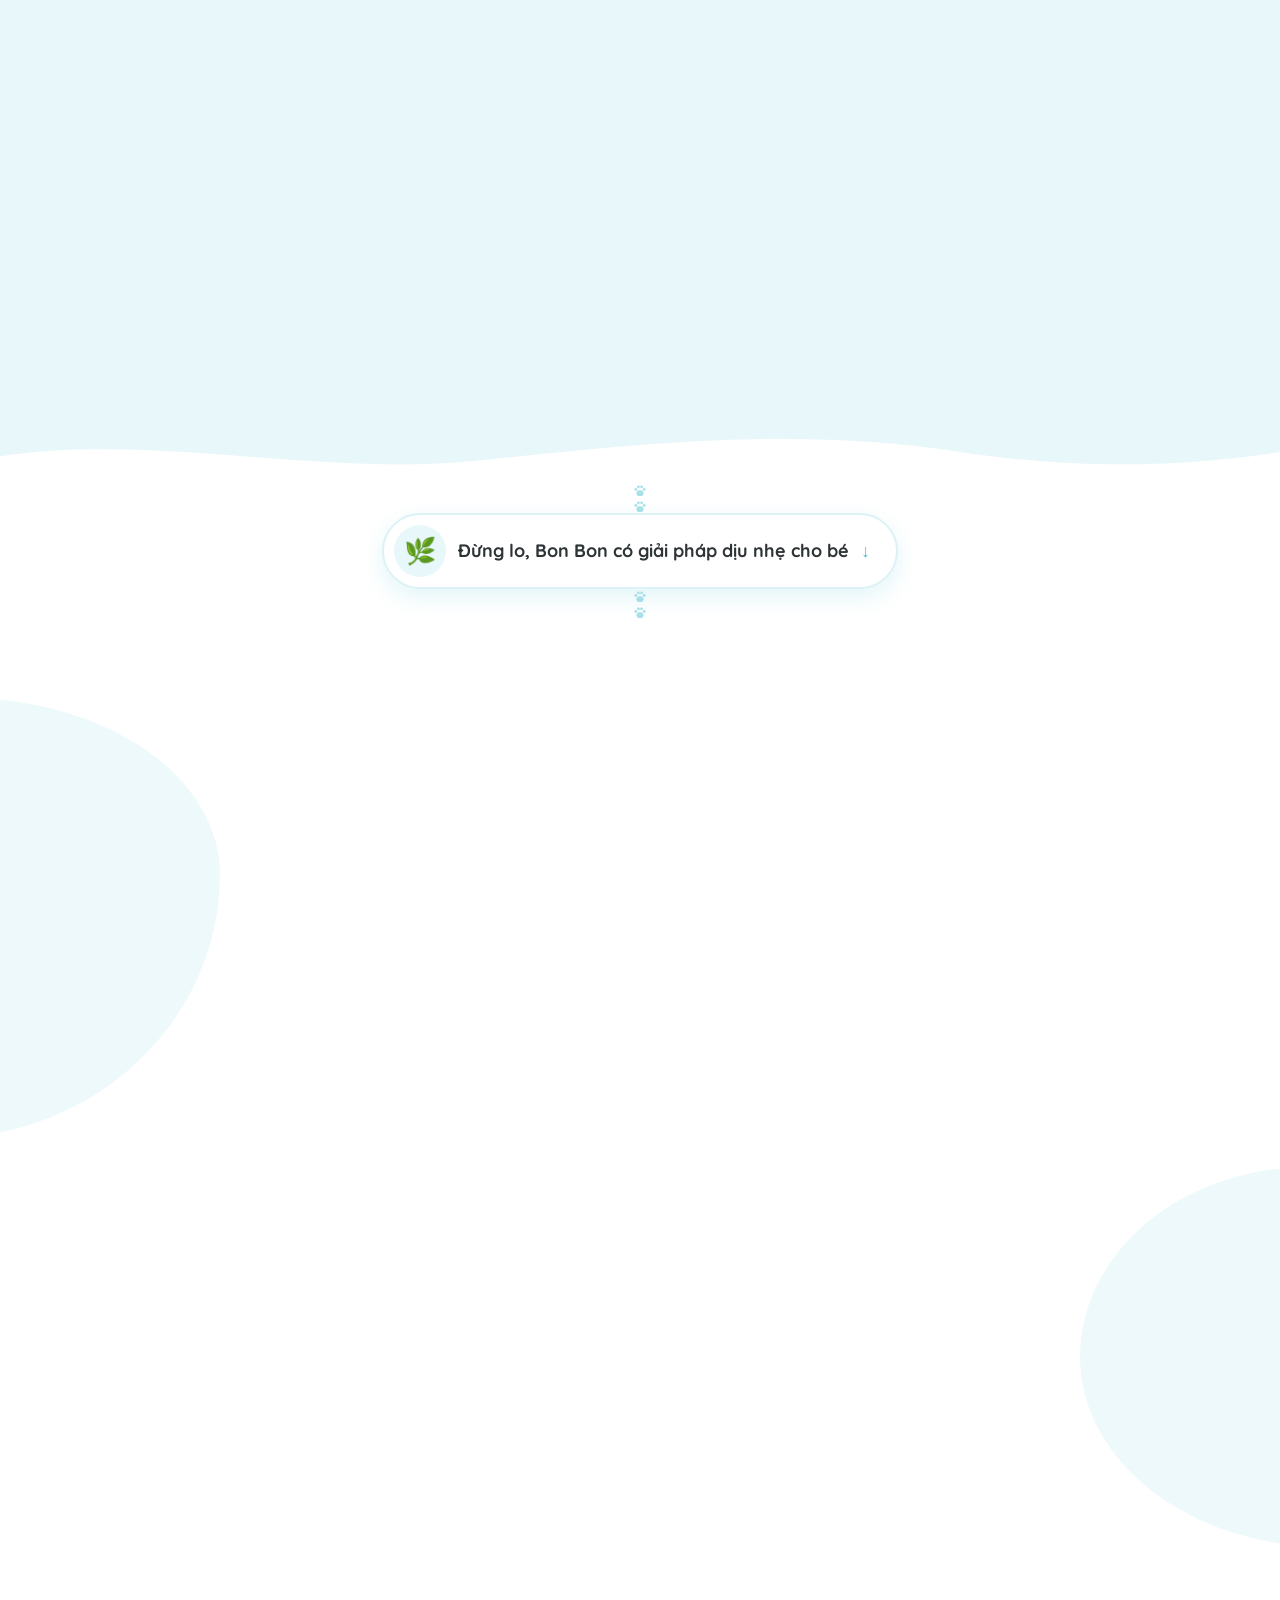
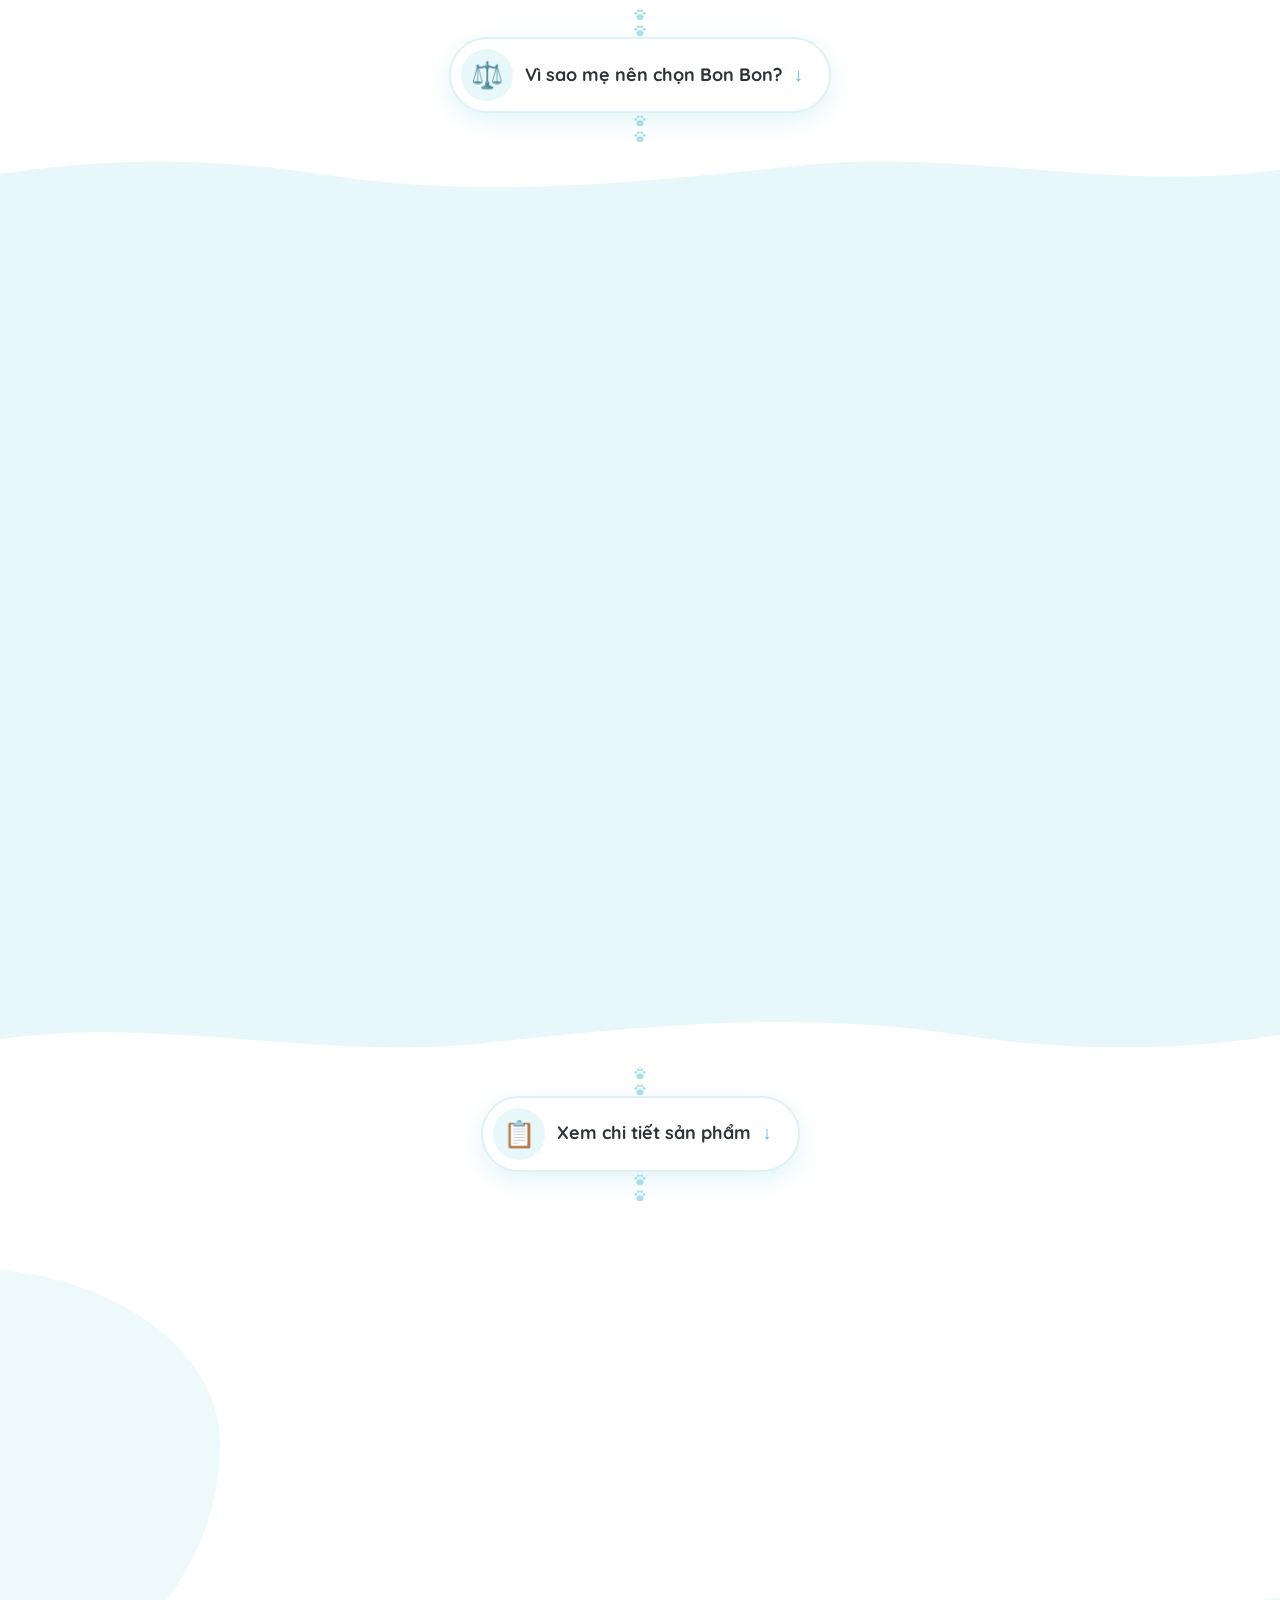
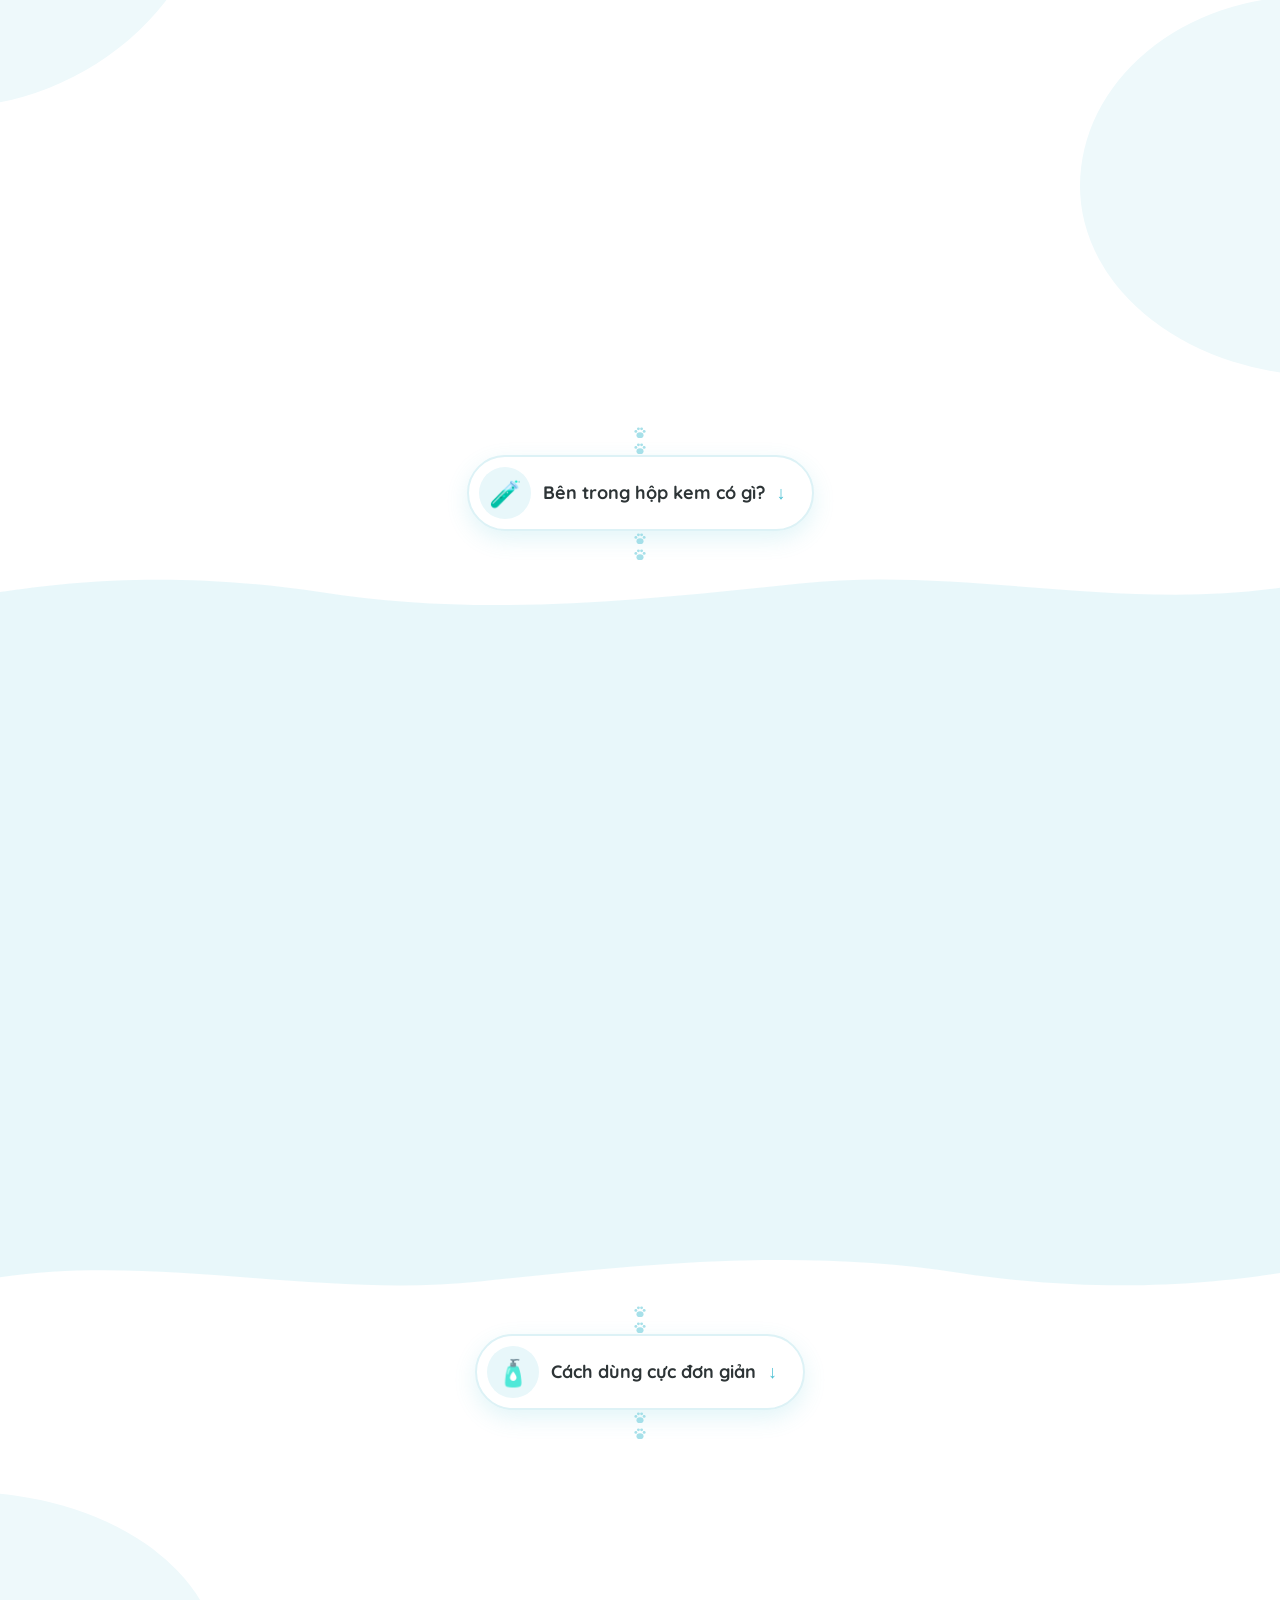
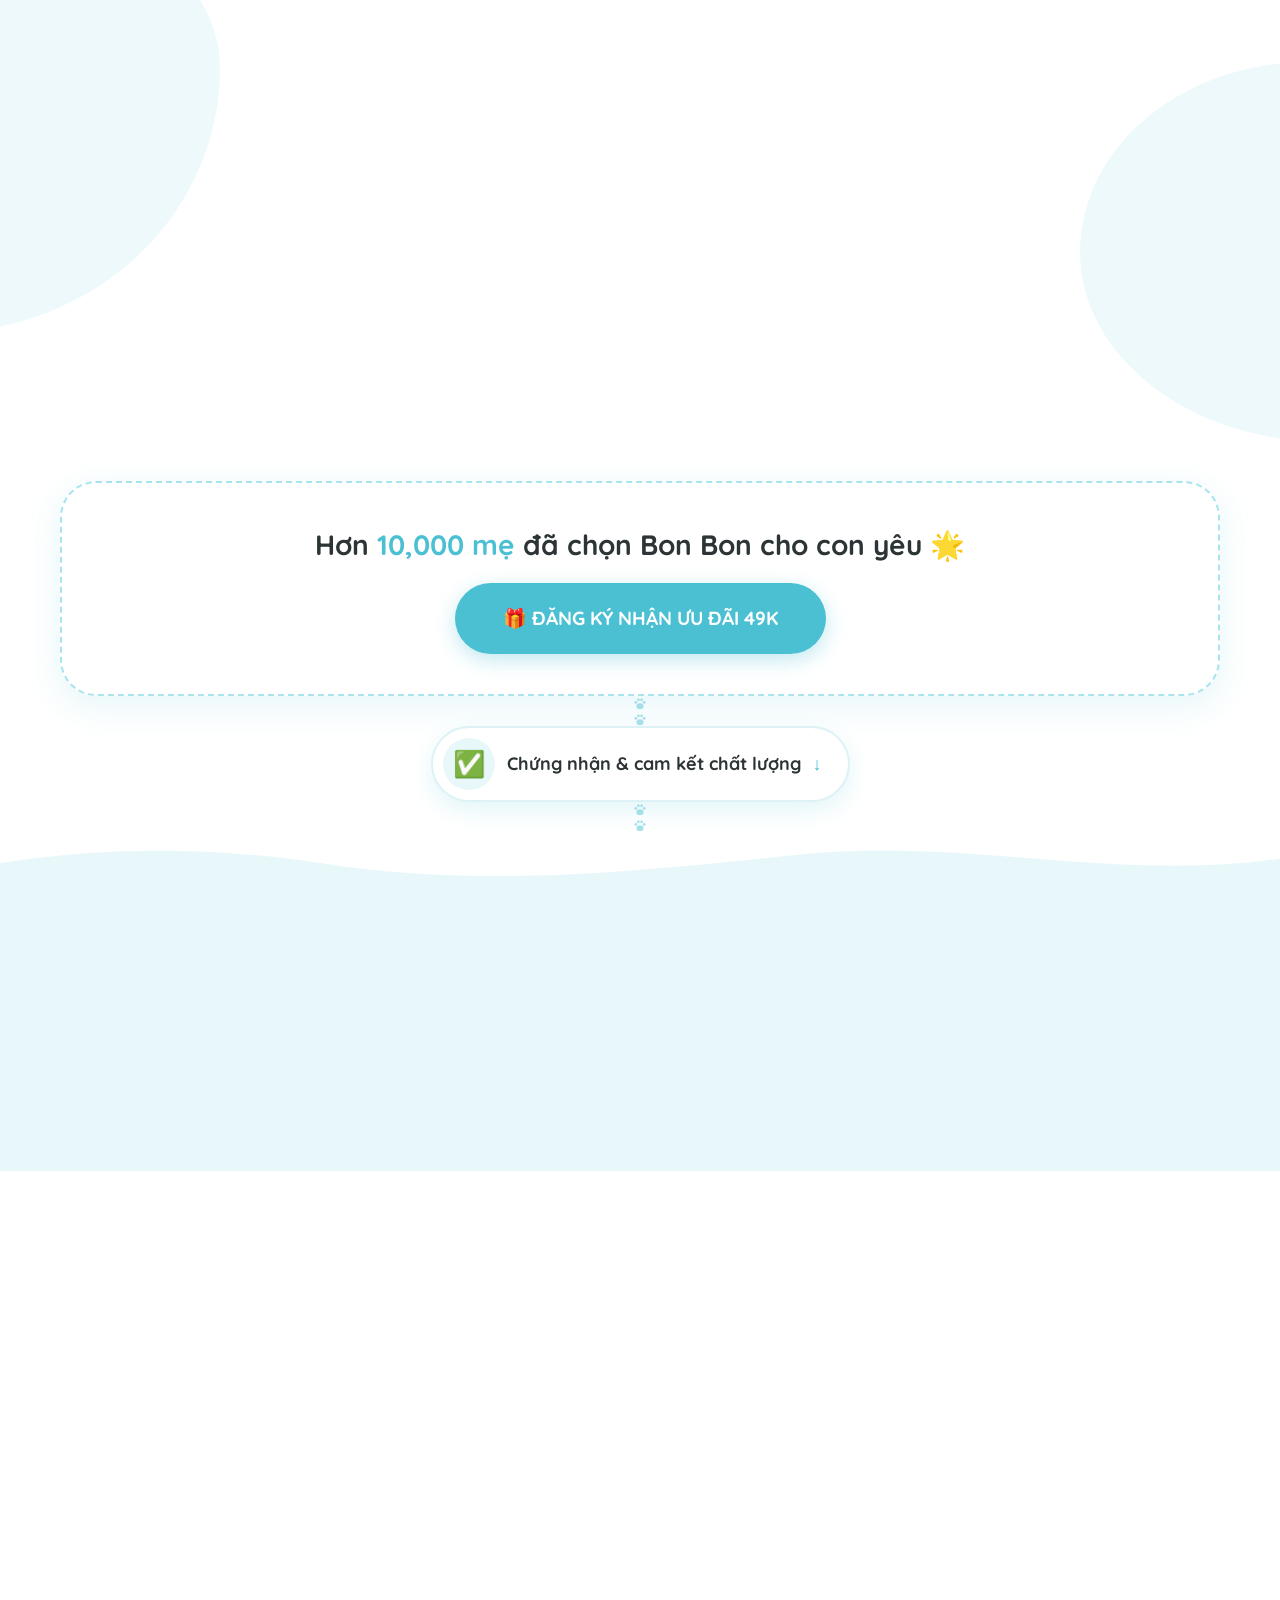
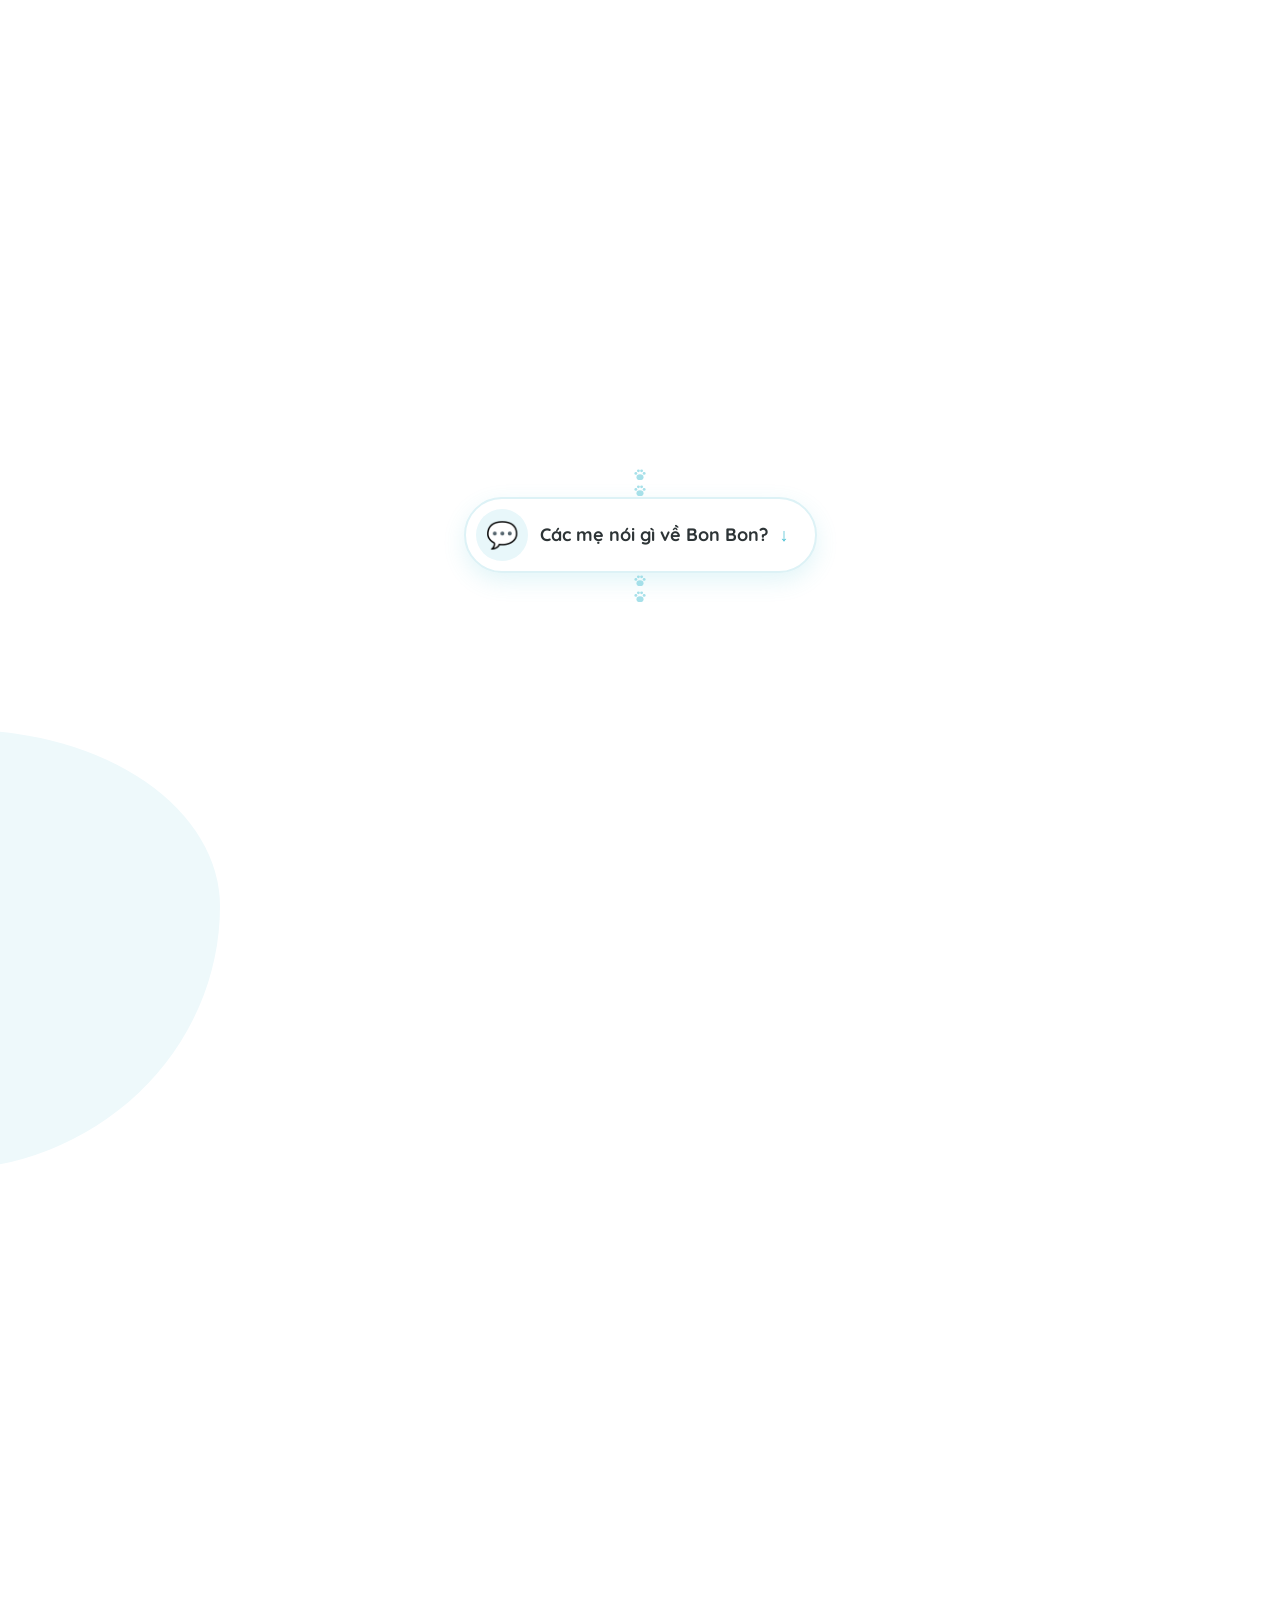
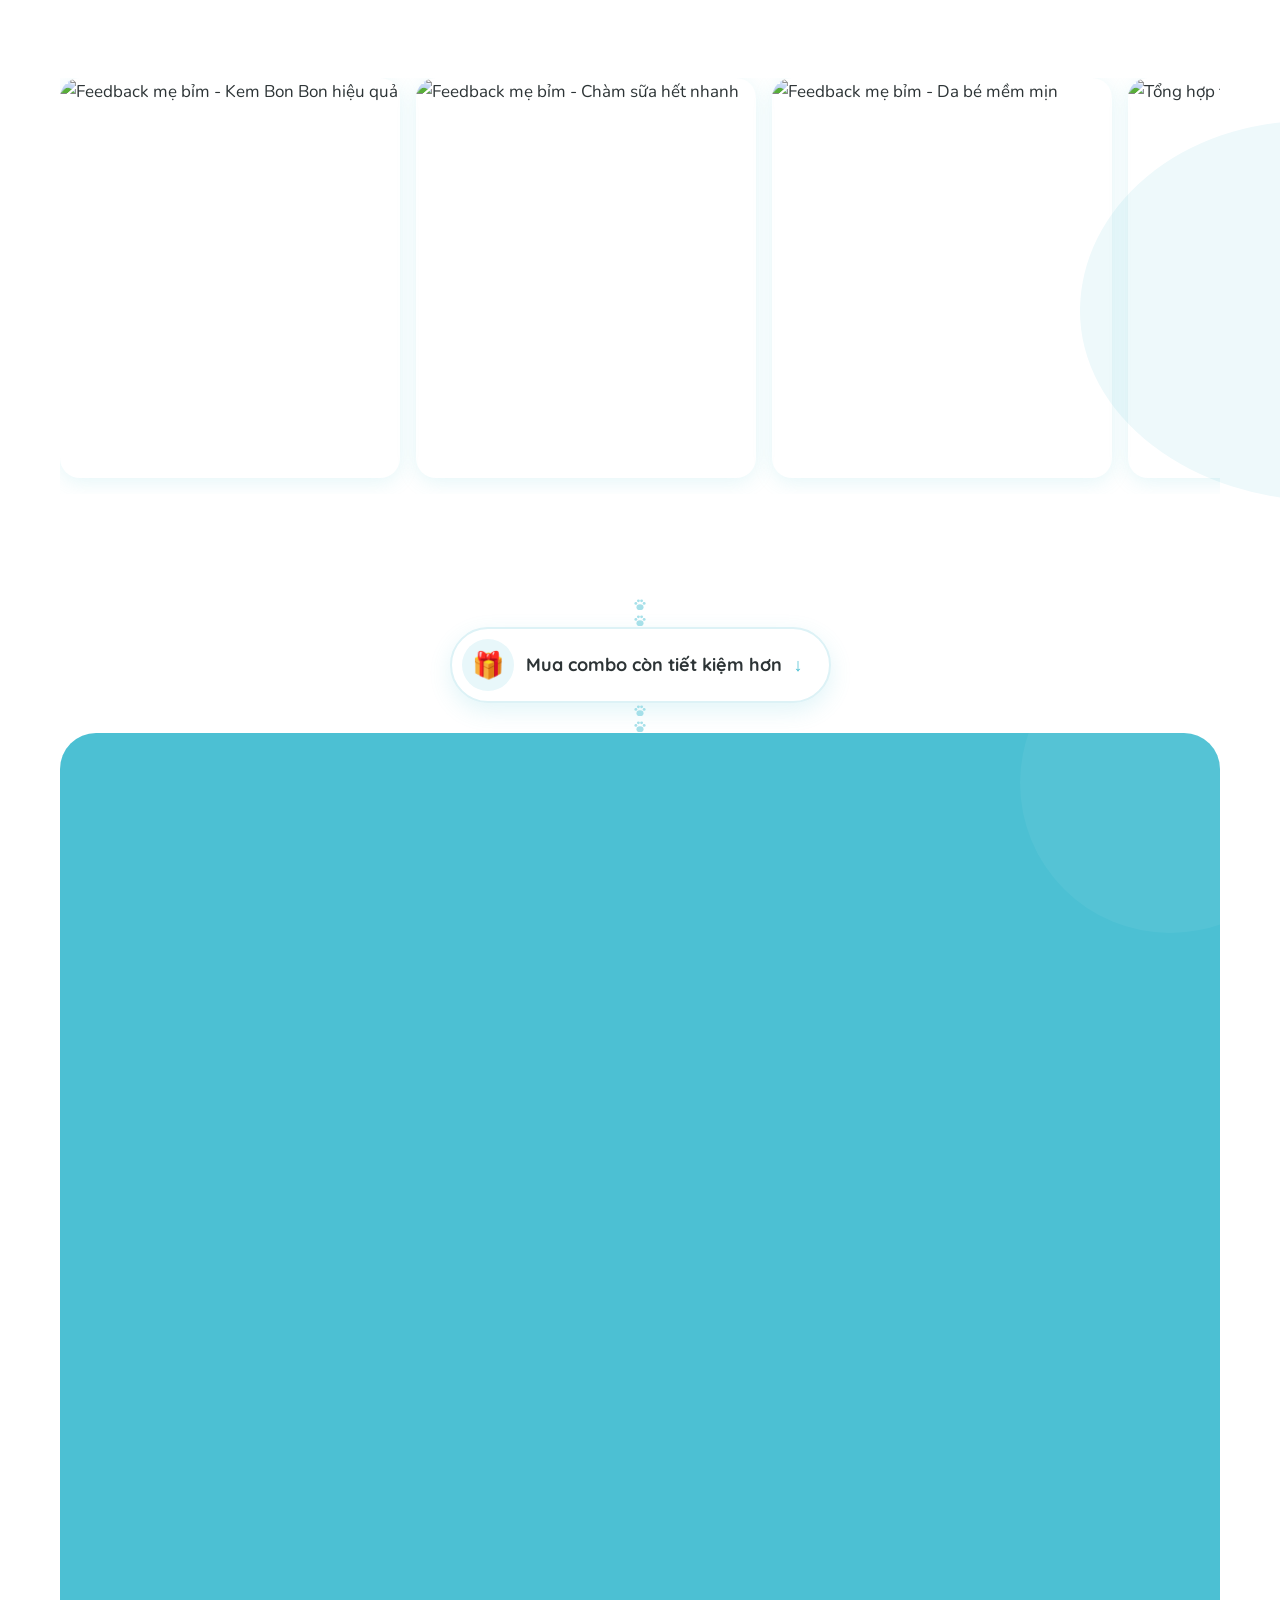
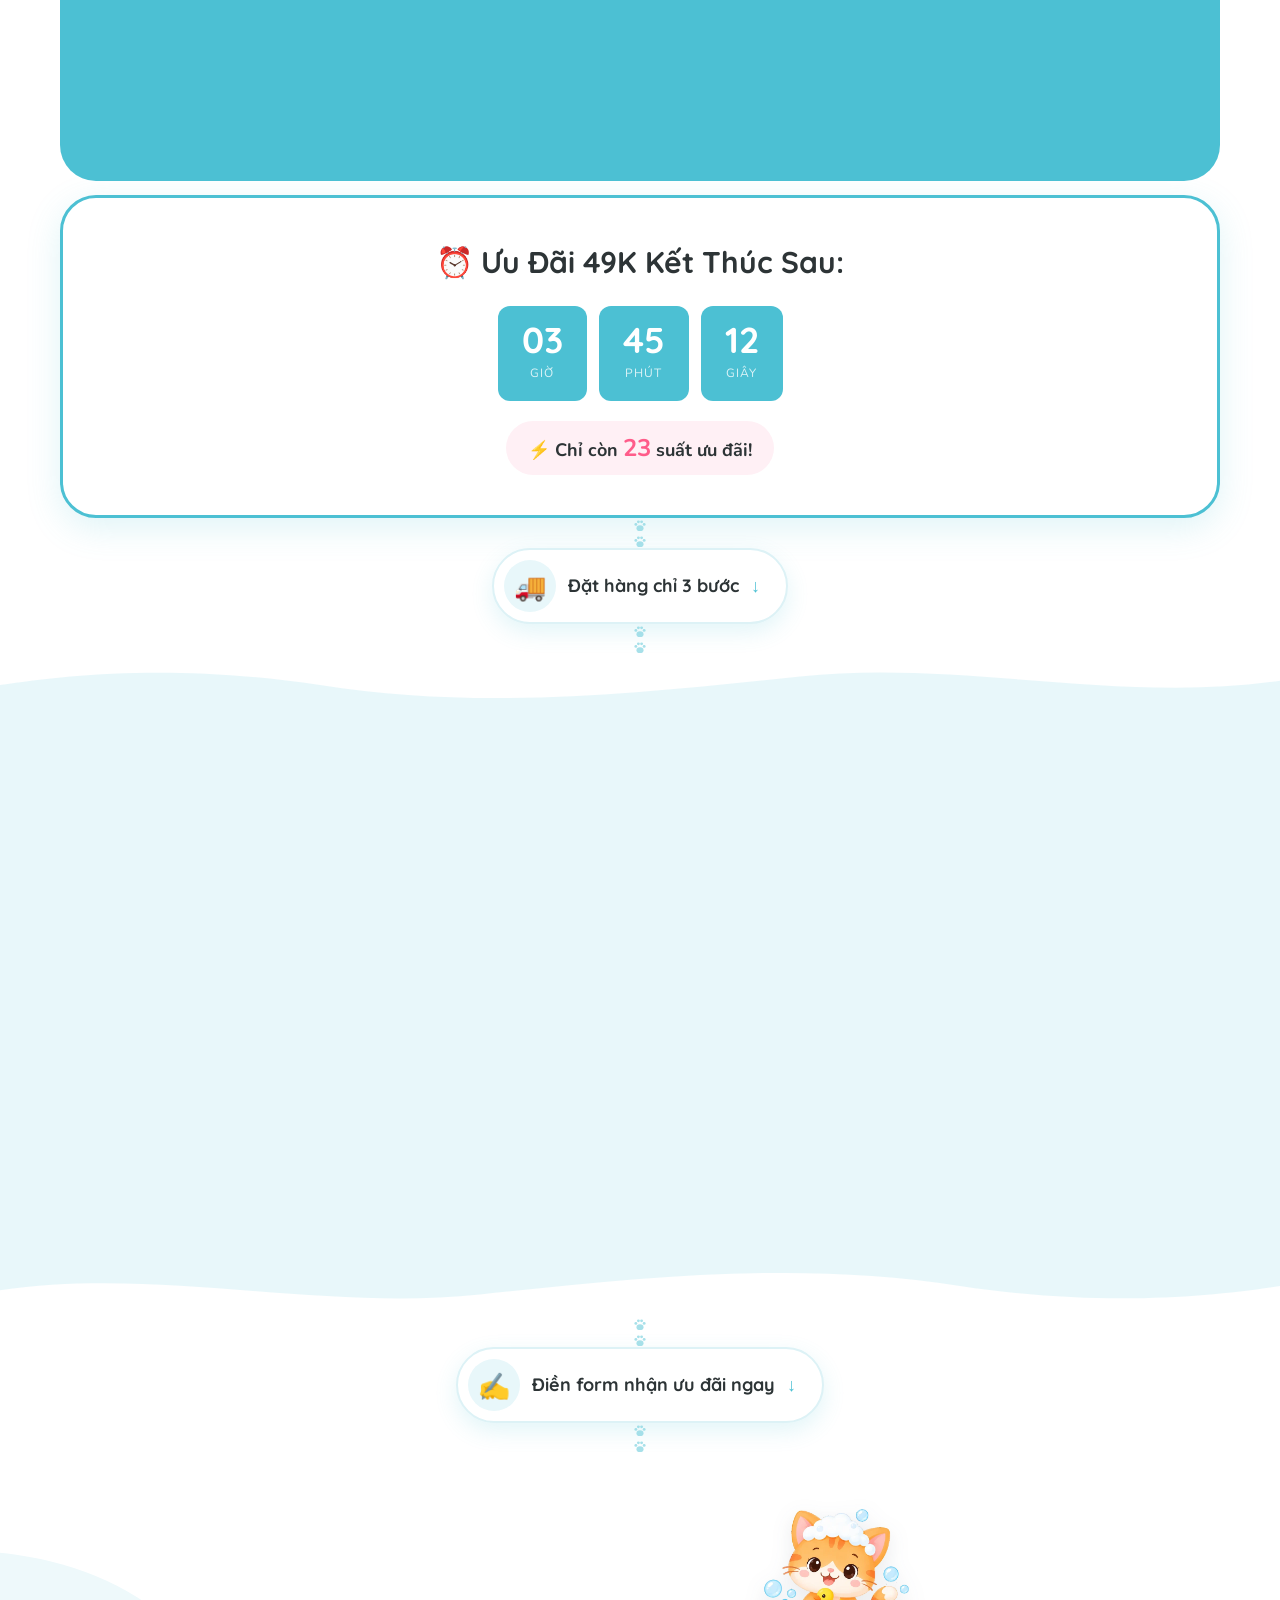
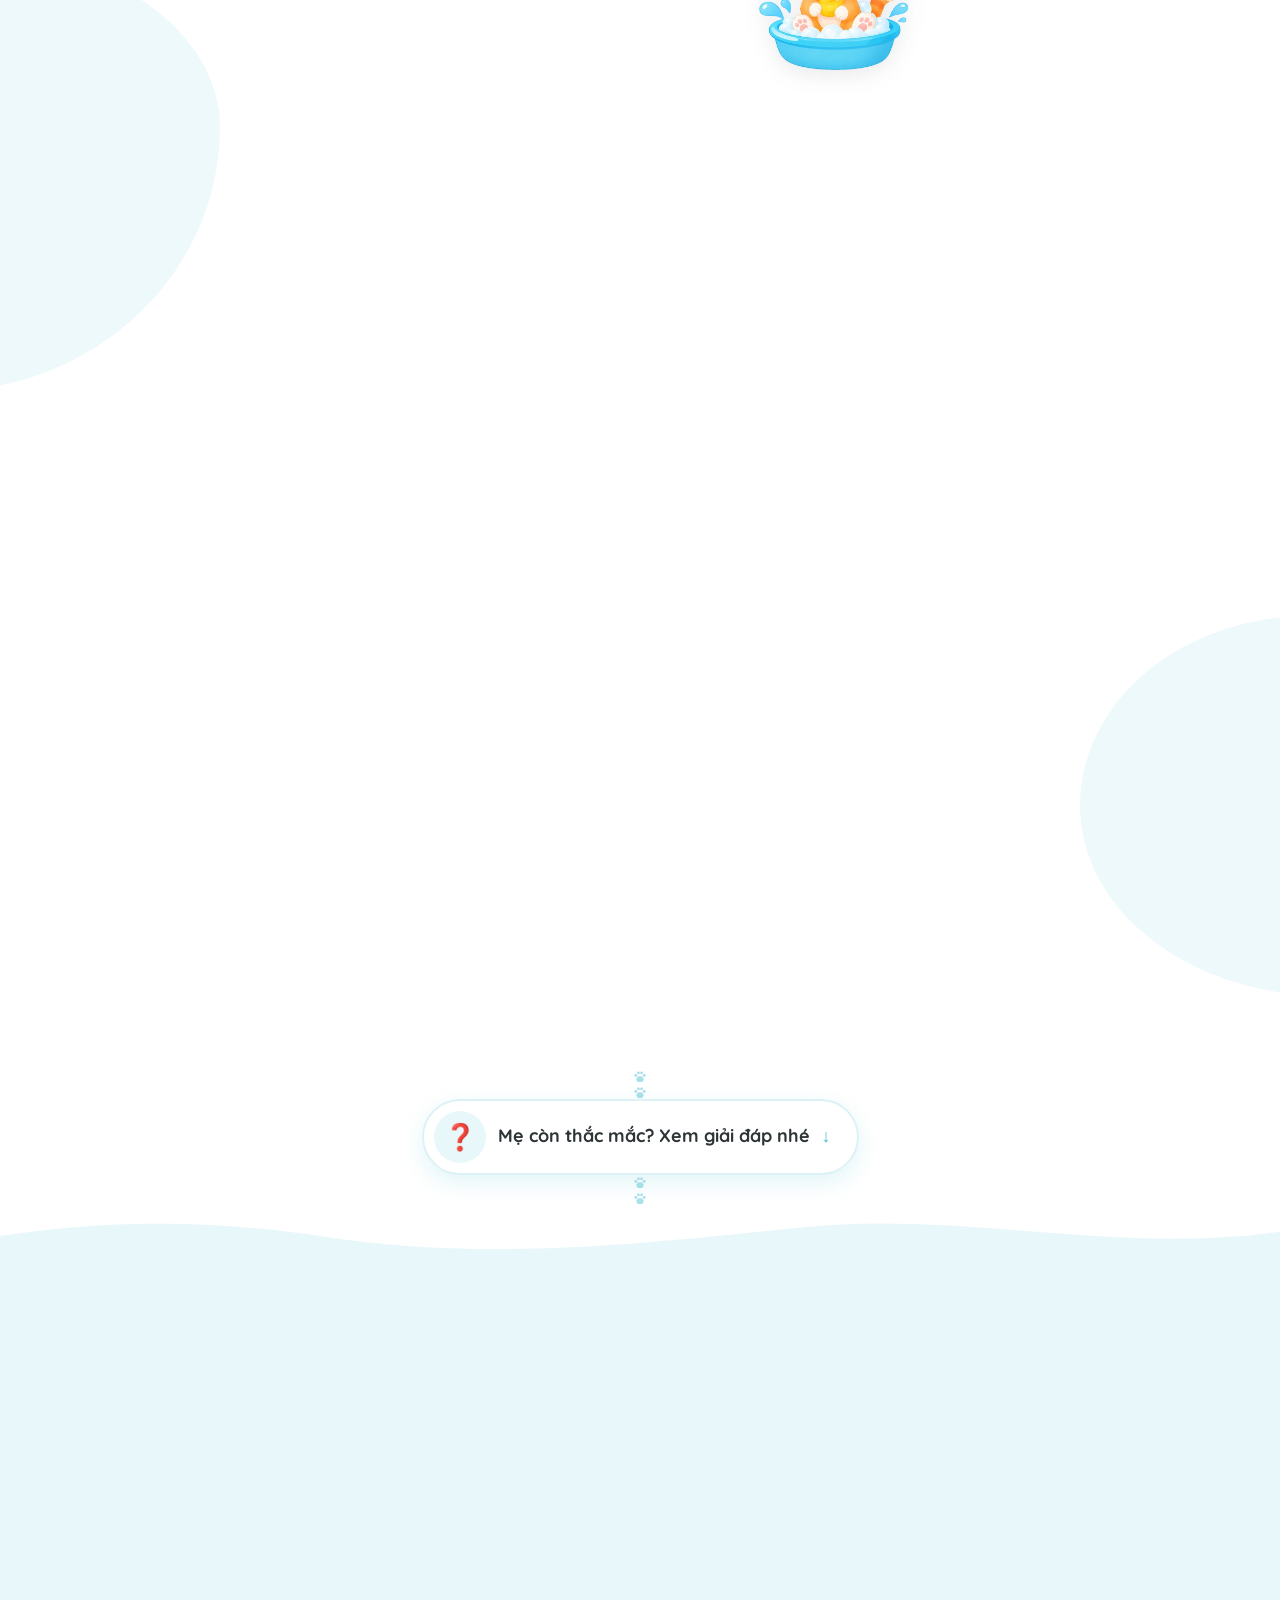
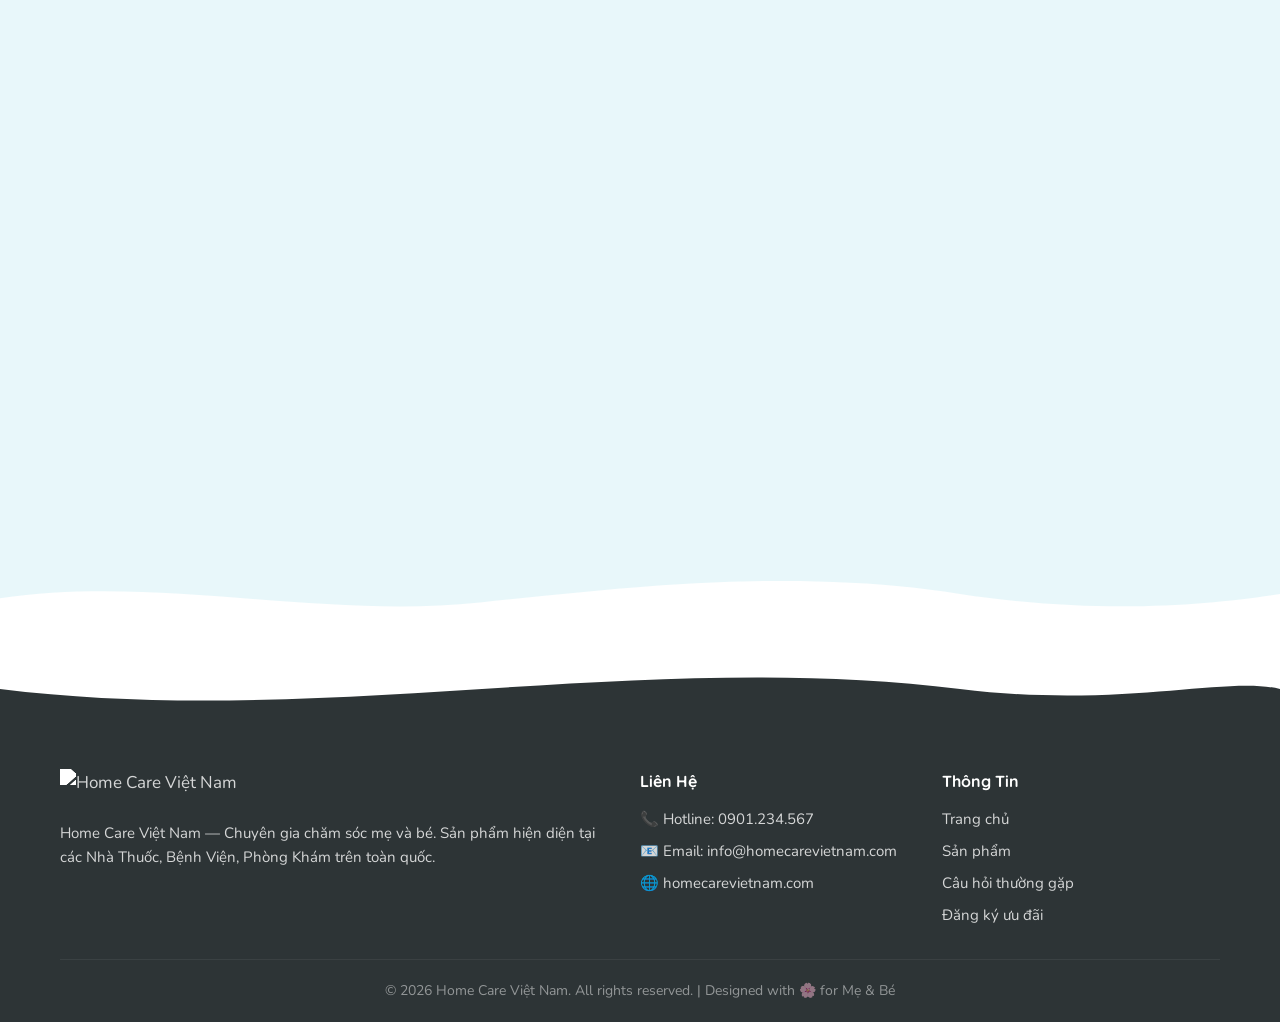
==== commit 9dea1b3d: "Thay toàn bộ icon mặt con vật bằng ảnh linh vật - Thêm 4 ảnh linh vật: gấu tắm bọt, cún con, mèo con" ====
--- a/index.html
+++ b/index.html
@@ -2914,6 +2914,43 @@
 .combo-section .bub { border-color: rgba(255,255,255,0.6); }
 
 /* ============================================
+   ẢNH LINH VẬT (thay toàn bộ icon mặt con vật)
+   ============================================ */
+.hmascot {
+    position: absolute;
+    top: -26px;
+    width: 78px; height: auto;
+    pointer-events: none;
+    animation: decoBob 6s ease-in-out infinite;
+    filter: drop-shadow(0 8px 12px rgba(45,58,74,0.10));
+}
+.hmascot-l { left: -6px; }
+.hmascot-r { right: -6px; animation-delay: -3s; }
+@media (min-width: 768px) {
+    .hmascot { width: 110px; top: -40px; }
+    .hmascot-l { left: -20px; }
+    .hmascot-r { right: -20px; }
+}
+@media (min-width: 1100px) {
+    .hmascot { width: 190px; top: -24px; }
+    .hmascot-l { left: -230px; }
+    .hmascot-r { right: -230px; }
+}
+.bridge-icon { font-size: 22px; }
+@media (min-width: 768px) { .bridge-icon { font-size: 26px; } }
+.compare-layout { padding-top: 10px; }
+/* Mèo con trong chậu ló đầu sau form */
+.form-col { padding-top: 92px; }
+img.form-peek {
+    width: 150px; height: auto;
+    margin-left: -75px;
+    top: 0;
+    filter: drop-shadow(0 6px 10px rgba(45,58,74,0.10));
+}
+img.perks-mascot { width: 92px; height: auto; top: -52px; right: 10px; filter: drop-shadow(0 6px 10px rgba(45,58,74,0.10)); }
+.form-perks h3 { padding-right: 84px; }
+
+/* ============================================
    FORM STATES (loading / lỗi gửi / thành công)
    ============================================ */
 .hp-field {
@@ -2987,218 +3024,6 @@
 </style>
 </head>
 <body>
-
-<!-- CUTE ANIMAL SPRITE (dùng lại bằng <use href="#a-...">) -->
-<svg width="0" height="0" style="position:absolute" aria-hidden="true" focusable="false">
-    <defs>
-        <!-- Gấu -->
-        <symbol id="a-bear" viewBox="0 0 120 120">
-            <circle cx="30" cy="30" r="18" fill="#C9956B"/><circle cx="30" cy="30" r="9" fill="#F4C7A1"/>
-            <circle cx="90" cy="30" r="18" fill="#C9956B"/><circle cx="90" cy="30" r="9" fill="#F4C7A1"/>
-            <circle cx="60" cy="66" r="44" fill="#D9A77C"/>
-            <ellipse cx="60" cy="82" rx="20" ry="15" fill="#F8DCC2"/>
-            <ellipse cx="60" cy="75" rx="7" ry="5" fill="#5B3A29"/>
-            <path d="M54 86 Q60 92 66 86" stroke="#5B3A29" stroke-width="3" fill="none" stroke-linecap="round"/>
-            <circle cx="44" cy="58" r="5" fill="#3B2A20"/><circle cx="76" cy="58" r="5" fill="#3B2A20"/>
-            <circle cx="45.5" cy="56.5" r="1.6" fill="#fff"/><circle cx="77.5" cy="56.5" r="1.6" fill="#fff"/>
-            <ellipse cx="32" cy="76" rx="8" ry="5" fill="#FF9DB5" opacity=".7"/><ellipse cx="88" cy="76" rx="8" ry="5" fill="#FF9DB5" opacity=".7"/>
-        </symbol>
-        <!-- Thỏ -->
-        <symbol id="a-bunny" viewBox="0 0 120 120">
-            <ellipse cx="42" cy="30" rx="11" ry="28" fill="#fff" stroke="#F2D4DE" stroke-width="2"/><ellipse cx="42" cy="32" rx="5" ry="19" fill="#FFC2D4"/>
-            <ellipse cx="78" cy="30" rx="11" ry="28" fill="#fff" stroke="#F2D4DE" stroke-width="2" transform="rotate(12 78 30)"/><ellipse cx="78" cy="32" rx="5" ry="19" fill="#FFC2D4" transform="rotate(12 78 32)"/>
-            <circle cx="60" cy="76" r="38" fill="#fff" stroke="#F2D4DE" stroke-width="2"/>
-            <circle cx="46" cy="72" r="4.5" fill="#3B2A20"/><circle cx="74" cy="72" r="4.5" fill="#3B2A20"/>
-            <circle cx="47.3" cy="70.6" r="1.4" fill="#fff"/><circle cx="75.3" cy="70.6" r="1.4" fill="#fff"/>
-            <path d="M56 82 L64 82 L60 87 Z" fill="#FF8FAB"/>
-            <path d="M60 87 Q55 93 51 90 M60 87 Q65 93 69 90" stroke="#C98A9C" stroke-width="2" fill="none" stroke-linecap="round"/>
-            <ellipse cx="36" cy="86" rx="7" ry="4.5" fill="#FFB3C6" opacity=".8"/><ellipse cx="84" cy="86" rx="7" ry="4.5" fill="#FFB3C6" opacity=".8"/>
-        </symbol>
-        <!-- Gà con -->
-        <symbol id="a-chick" viewBox="0 0 120 120">
-            <path d="M60 14 Q64 4 70 10 Q66 12 64 18 Z" fill="#FFC93C"/>
-            <ellipse cx="60" cy="68" rx="42" ry="40" fill="#FFE27A"/>
-            <ellipse cx="26" cy="74" rx="10" ry="16" fill="#FFD447" transform="rotate(-20 26 74)"/>
-            <ellipse cx="94" cy="74" rx="10" ry="16" fill="#FFD447" transform="rotate(20 94 74)"/>
-            <circle cx="46" cy="60" r="5" fill="#3B2A20"/><circle cx="74" cy="60" r="5" fill="#3B2A20"/>
-            <circle cx="47.5" cy="58.5" r="1.6" fill="#fff"/><circle cx="75.5" cy="58.5" r="1.6" fill="#fff"/>
-            <path d="M52 70 L68 70 L60 80 Z" fill="#FF9F43"/>
-            <ellipse cx="36" cy="74" rx="7" ry="4" fill="#FF9DB5" opacity=".7"/><ellipse cx="84" cy="74" rx="7" ry="4" fill="#FF9DB5" opacity=".7"/>
-            <path d="M48 106 v8 M44 114 h8 M72 106 v8 M68 114 h8" stroke="#FF9F43" stroke-width="3" stroke-linecap="round"/>
-        </symbol>
-        <!-- Mèo -->
-        <symbol id="a-cat" viewBox="0 0 120 120">
-            <path d="M22 50 L28 12 L52 34 Z" fill="#B8B8D9"/><path d="M29 22 L33 40 L44 33 Z" fill="#FFC2D4"/>
-            <path d="M98 50 L92 12 L68 34 Z" fill="#B8B8D9"/><path d="M91 22 L87 40 L76 33 Z" fill="#FFC2D4"/>
-            <ellipse cx="60" cy="68" rx="44" ry="40" fill="#CFCFEA"/>
-            <path d="M44 62 Q48 56 52 62" stroke="#3B2A20" stroke-width="3.5" fill="none" stroke-linecap="round"/>
-            <path d="M68 62 Q72 56 76 62" stroke="#3B2A20" stroke-width="3.5" fill="none" stroke-linecap="round"/>
-            <path d="M56 74 L64 74 L60 79 Z" fill="#FF8FAB"/>
-            <path d="M60 79 Q56 85 52 82 M60 79 Q64 85 68 82" stroke="#7A6E8F" stroke-width="2" fill="none" stroke-linecap="round"/>
-            <path d="M24 74 H40 M24 82 L40 79 M96 74 H80 M96 82 L80 79" stroke="#9A93B8" stroke-width="2" stroke-linecap="round"/>
-            <ellipse cx="38" cy="86" rx="7" ry="4" fill="#FFB3C6" opacity=".8"/><ellipse cx="82" cy="86" rx="7" ry="4" fill="#FFB3C6" opacity=".8"/>
-        </symbol>
-        <!-- Cá voi -->
-        <symbol id="a-whale" viewBox="0 0 120 120">
-            <path d="M60 30 Q56 18 50 20 M60 30 Q60 16 60 12 M60 30 Q64 18 70 20" stroke="#7FD3E2" stroke-width="4" fill="none" stroke-linecap="round"/>
-            <path d="M14 70 Q14 34 56 34 Q98 34 98 66 Q98 96 56 96 Q22 96 14 70 Z" fill="#7FD3E2"/>
-            <path d="M96 64 Q108 50 114 58 Q108 66 112 78 Q104 74 96 74 Z" fill="#6CC6D6"/>
-            <path d="M22 76 Q56 100 92 76 Q80 96 56 96 Q30 96 22 76 Z" fill="#C9F0F6"/>
-            <circle cx="40" cy="62" r="5" fill="#2D3A4A"/><circle cx="41.5" cy="60.5" r="1.6" fill="#fff"/>
-            <path d="M48 74 Q54 79 60 74" stroke="#2D3A4A" stroke-width="3" fill="none" stroke-linecap="round"/>
-            <ellipse cx="30" cy="72" rx="6" ry="3.5" fill="#FF9DB5" opacity=".7"/>
-        </symbol>
-        <!-- Voi -->
-        <symbol id="a-elephant" viewBox="0 0 120 120">
-            <ellipse cx="22" cy="58" rx="20" ry="26" fill="#A9C4E8"/><ellipse cx="24" cy="58" rx="12" ry="17" fill="#FFC2D4"/>
-            <ellipse cx="98" cy="58" rx="20" ry="26" fill="#A9C4E8"/><ellipse cx="96" cy="58" rx="12" ry="17" fill="#FFC2D4"/>
-            <circle cx="60" cy="56" r="34" fill="#BCD3F0"/>
-            <path d="M52 72 Q50 100 64 106 Q72 108 72 100 Q62 98 66 72 Z" fill="#BCD3F0"/>
-            <circle cx="47" cy="52" r="4.5" fill="#2D3A4A"/><circle cx="73" cy="52" r="4.5" fill="#2D3A4A"/>
-            <circle cx="48.4" cy="50.6" r="1.4" fill="#fff"/><circle cx="74.4" cy="50.6" r="1.4" fill="#fff"/>
-            <ellipse cx="38" cy="64" rx="6" ry="3.5" fill="#FF9DB5" opacity=".7"/><ellipse cx="82" cy="64" rx="6" ry="3.5" fill="#FF9DB5" opacity=".7"/>
-        </symbol>
-        <!-- Mây -->
-        <symbol id="a-cloud" viewBox="0 0 120 70">
-            <path d="M24 60 Q4 60 8 42 Q12 28 28 32 Q32 12 54 14 Q72 14 78 30 Q96 24 106 38 Q116 58 94 60 Z" fill="#fff"/>
-            <circle cx="48" cy="42" r="3" fill="#7A8A99"/><circle cx="70" cy="42" r="3" fill="#7A8A99"/>
-            <path d="M54 48 Q59 52 64 48" stroke="#7A8A99" stroke-width="2.5" fill="none" stroke-linecap="round"/>
-            <ellipse cx="40" cy="48" rx="5" ry="3" fill="#FFB3C6" opacity=".8"/><ellipse cx="78" cy="48" rx="5" ry="3" fill="#FFB3C6" opacity=".8"/>
-        </symbol>
-        <!-- Ngôi sao -->
-        <symbol id="a-star" viewBox="0 0 100 100">
-            <path d="M50 6 L62 36 L94 38 L69 58 L78 90 L50 72 L22 90 L31 58 L6 38 L38 36 Z" fill="#FFE27A" stroke="#FFC93C" stroke-width="4" stroke-linejoin="round"/>
-            <circle cx="40" cy="50" r="3.5" fill="#5B4A1E"/><circle cx="60" cy="50" r="3.5" fill="#5B4A1E"/>
-            <path d="M44 60 Q50 65 56 60" stroke="#5B4A1E" stroke-width="3" fill="none" stroke-linecap="round"/>
-        </symbol>
-        <!-- Bóng bay -->
-        <symbol id="a-balloon" viewBox="0 0 60 120">
-            <ellipse cx="30" cy="34" rx="26" ry="32" fill="#A8E6CF"/>
-            <path d="M26 66 L34 66 L30 72 Z" fill="#8FD9BC"/>
-            <path d="M30 72 Q22 88 32 100 Q40 110 30 120" stroke="#9AA9B5" stroke-width="2" fill="none"/>
-            <ellipse cx="20" cy="24" rx="6" ry="9" fill="#fff" opacity=".55"/>
-        </symbol>
-        <!-- Gấu trúc -->
-        <symbol id="a-panda" viewBox="0 0 120 120">
-            <circle cx="28" cy="30" r="16" fill="#3A3F47"/><circle cx="92" cy="30" r="16" fill="#3A3F47"/>
-            <circle cx="60" cy="66" r="44" fill="#fff" stroke="#E3EEF1" stroke-width="2"/>
-            <ellipse cx="42" cy="60" rx="12" ry="15" fill="#3A3F47" transform="rotate(-25 42 60)"/>
-            <ellipse cx="78" cy="60" rx="12" ry="15" fill="#3A3F47" transform="rotate(25 78 60)"/>
-            <circle cx="43" cy="59" r="4.5" fill="#fff"/><circle cx="77" cy="59" r="4.5" fill="#fff"/>
-            <circle cx="44" cy="59" r="2.4" fill="#3A3F47"/><circle cx="76" cy="59" r="2.4" fill="#3A3F47"/>
-            <ellipse cx="60" cy="78" rx="7" ry="5" fill="#3A3F47"/>
-            <path d="M54 88 Q60 93 66 88" stroke="#3A3F47" stroke-width="3" fill="none" stroke-linecap="round"/>
-            <ellipse cx="30" cy="82" rx="8" ry="5" fill="#FFB3C6" opacity=".8"/><ellipse cx="90" cy="82" rx="8" ry="5" fill="#FFB3C6" opacity=".8"/>
-        </symbol>
-        <!-- Chim cánh cụt -->
-        <symbol id="a-penguin" viewBox="0 0 120 120">
-            <ellipse cx="60" cy="66" rx="40" ry="48" fill="#3E5568"/>
-            <ellipse cx="22" cy="72" rx="9" ry="22" fill="#3E5568" transform="rotate(20 22 72)"/>
-            <ellipse cx="98" cy="72" rx="9" ry="22" fill="#3E5568" transform="rotate(-20 98 72)"/>
-            <path d="M60 32 Q88 34 88 64 Q88 104 60 106 Q32 104 32 64 Q32 34 60 32 Z" fill="#fff"/>
-            <circle cx="48" cy="56" r="5" fill="#2D3A4A"/><circle cx="72" cy="56" r="5" fill="#2D3A4A"/>
-            <circle cx="49.5" cy="54.5" r="1.6" fill="#fff"/><circle cx="73.5" cy="54.5" r="1.6" fill="#fff"/>
-            <path d="M53 64 L67 64 L60 73 Z" fill="#FFB547"/>
-            <ellipse cx="40" cy="68" rx="6" ry="3.5" fill="#FFB3C6" opacity=".8"/><ellipse cx="80" cy="68" rx="6" ry="3.5" fill="#FFB3C6" opacity=".8"/>
-            <ellipse cx="46" cy="112" rx="10" ry="5" fill="#FFB547"/><ellipse cx="74" cy="112" rx="10" ry="5" fill="#FFB547"/>
-        </symbol>
-        <!-- Cừu -->
-        <symbol id="a-sheep" viewBox="0 0 120 120">
-            <g fill="#fff" stroke="#E6EEF0" stroke-width="2">
-                <circle cx="30" cy="50" r="16"/><circle cx="50" cy="34" r="17"/><circle cx="72" cy="34" r="17"/><circle cx="92" cy="50" r="16"/>
-                <circle cx="94" cy="74" r="15"/><circle cx="28" cy="74" r="15"/><circle cx="44" cy="94" r="15"/><circle cx="76" cy="94" r="15"/>
-            </g>
-            <ellipse cx="61" cy="68" rx="26" ry="28" fill="#F6E2D3"/>
-            <ellipse cx="34" cy="62" rx="10" ry="6" fill="#EBCDB7" transform="rotate(-25 34 62)"/>
-            <ellipse cx="88" cy="62" rx="10" ry="6" fill="#EBCDB7" transform="rotate(25 88 62)"/>
-            <circle cx="52" cy="64" r="4.2" fill="#3B2A20"/><circle cx="70" cy="64" r="4.2" fill="#3B2A20"/>
-            <circle cx="53.2" cy="62.8" r="1.3" fill="#fff"/><circle cx="71.2" cy="62.8" r="1.3" fill="#fff"/>
-            <path d="M56 78 Q61 82 66 78" stroke="#8A5C45" stroke-width="2.5" fill="none" stroke-linecap="round"/>
-            <ellipse cx="45" cy="74" rx="5" ry="3" fill="#FFB3C6" opacity=".8"/><ellipse cx="77" cy="74" rx="5" ry="3" fill="#FFB3C6" opacity=".8"/>
-        </symbol>
-        <!-- Cáo -->
-        <symbol id="a-fox" viewBox="0 0 120 120">
-            <path d="M18 18 L48 40 L28 62 Z" fill="#FFA45C"/><path d="M24 26 L40 40 L30 52 Z" fill="#FFE0C7"/>
-            <path d="M102 18 L72 40 L92 62 Z" fill="#FFA45C"/><path d="M96 26 L80 40 L90 52 Z" fill="#FFE0C7"/>
-            <path d="M14 56 Q16 34 60 34 Q104 34 106 56 Q102 90 60 106 Q18 90 14 56 Z" fill="#FFA45C"/>
-            <path d="M20 64 Q40 66 60 84 Q80 66 100 64 Q94 92 60 106 Q26 92 20 64 Z" fill="#FFF4EA"/>
-            <circle cx="44" cy="62" r="4.5" fill="#3B2A20"/><circle cx="76" cy="62" r="4.5" fill="#3B2A20"/>
-            <circle cx="45.4" cy="60.6" r="1.4" fill="#fff"/><circle cx="77.4" cy="60.6" r="1.4" fill="#fff"/>
-            <ellipse cx="60" cy="88" rx="6" ry="4.5" fill="#3B2A20"/>
-            <ellipse cx="34" cy="74" rx="6" ry="3.5" fill="#FF8FAB" opacity=".7"/><ellipse cx="86" cy="74" rx="6" ry="3.5" fill="#FF8FAB" opacity=".7"/>
-        </symbol>
-        <!-- Cầu vồng -->
-        <symbol id="a-rainbow" viewBox="0 0 140 80">
-            <path d="M10 74 A60 60 0 0 1 130 74" stroke="#FFB3C6" stroke-width="12" fill="none"/>
-            <path d="M22 74 A48 48 0 0 1 118 74" stroke="#FFE27A" stroke-width="12" fill="none"/>
-            <path d="M34 74 A36 36 0 0 1 106 74" stroke="#A8E6CF" stroke-width="12" fill="none"/>
-            <path d="M46 74 A24 24 0 0 1 94 74" stroke="#8AD6E2" stroke-width="12" fill="none"/>
-            <ellipse cx="18" cy="72" rx="16" ry="9" fill="#fff"/><ellipse cx="122" cy="72" rx="16" ry="9" fill="#fff"/>
-        </symbol>
-        <!-- Trăng ngủ -->
-        <symbol id="a-moon" viewBox="0 0 100 100">
-            <path d="M62 8 A42 42 0 1 0 92 70 A34 34 0 1 1 62 8 Z" fill="#FFE9A8"/>
-            <path d="M40 54 Q44 58 48 54 M58 62 Q62 66 66 62" stroke="#B8923A" stroke-width="3" fill="none" stroke-linecap="round"/>
-            <path d="M50 74 Q55 78 60 74" stroke="#B8923A" stroke-width="3" fill="none" stroke-linecap="round"/>
-            <text x="74" y="30" font-size="16" font-family="Quicksand, sans-serif" font-weight="800" fill="#8AD6E2">z</text>
-            <text x="84" y="16" font-size="12" font-family="Quicksand, sans-serif" font-weight="800" fill="#8AD6E2">z</text>
-        </symbol>
-        <!-- Vịt cao su -->
-        <symbol id="a-duck" viewBox="0 0 120 120">
-            <ellipse cx="62" cy="84" rx="44" ry="28" fill="#FFD84D"/>
-            <path d="M96 70 Q112 60 110 78 Q104 84 96 82 Z" fill="#FFD84D"/>
-            <circle cx="50" cy="48" r="28" fill="#FFD84D"/>
-            <path d="M20 48 Q12 46 10 52 Q14 60 26 56 Z" fill="#FF9F43"/>
-            <circle cx="44" cy="42" r="4.5" fill="#2D3A4A"/><circle cx="45.4" cy="40.6" r="1.4" fill="#fff"/>
-            <ellipse cx="36" cy="54" rx="6" ry="3.5" fill="#FF9DB5" opacity=".7"/>
-            <path d="M58 82 Q72 72 86 82 Q72 92 58 82 Z" fill="#FFC93C"/>
-        </symbol>
-        <!-- Ếch -->
-        <symbol id="a-frog" viewBox="0 0 120 120">
-            <circle cx="36" cy="36" r="17" fill="#8ED69B"/><circle cx="84" cy="36" r="17" fill="#8ED69B"/>
-            <circle cx="36" cy="36" r="10" fill="#fff"/><circle cx="84" cy="36" r="10" fill="#fff"/>
-            <circle cx="38" cy="37" r="5" fill="#2D3A4A"/><circle cx="82" cy="37" r="5" fill="#2D3A4A"/>
-            <circle cx="39.5" cy="35.5" r="1.6" fill="#fff"/><circle cx="83.5" cy="35.5" r="1.6" fill="#fff"/>
-            <ellipse cx="60" cy="72" rx="46" ry="36" fill="#8ED69B"/>
-            <ellipse cx="60" cy="84" rx="28" ry="18" fill="#D8F3DC"/>
-            <path d="M44 66 Q60 78 76 66" stroke="#3E7D4F" stroke-width="3.5" fill="none" stroke-linecap="round"/>
-            <ellipse cx="28" cy="64" rx="7" ry="4.5" fill="#FF9DB5" opacity=".7"/><ellipse cx="92" cy="64" rx="7" ry="4.5" fill="#FF9DB5" opacity=".7"/>
-        </symbol>
-        <!-- Koala -->
-        <symbol id="a-koala" viewBox="0 0 120 120">
-            <circle cx="24" cy="44" r="20" fill="#B9C2CC"/><circle cx="24" cy="46" r="11" fill="#F2DDE3"/>
-            <circle cx="96" cy="44" r="20" fill="#B9C2CC"/><circle cx="96" cy="46" r="11" fill="#F2DDE3"/>
-            <ellipse cx="60" cy="68" rx="40" ry="38" fill="#C9D1DA"/>
-            <ellipse cx="60" cy="74" rx="11" ry="15" fill="#4A4F5A"/>
-            <circle cx="44" cy="60" r="4.5" fill="#2D3A4A"/><circle cx="76" cy="60" r="4.5" fill="#2D3A4A"/>
-            <circle cx="45.4" cy="58.6" r="1.4" fill="#fff"/><circle cx="77.4" cy="58.6" r="1.4" fill="#fff"/>
-            <path d="M54 94 Q60 98 66 94" stroke="#4A4F5A" stroke-width="3" fill="none" stroke-linecap="round"/>
-            <ellipse cx="36" cy="78" rx="7" ry="4" fill="#FFB3C6" opacity=".8"/><ellipse cx="84" cy="78" rx="7" ry="4" fill="#FFB3C6" opacity=".8"/>
-        </symbol>
-        <!-- Bộ lọc tạo khối bóng (giống đồ chơi 3D) -->
-        <filter id="puffy" x="-25%" y="-25%" width="150%" height="150%" color-interpolation-filters="sRGB">
-            <feGaussianBlur in="SourceAlpha" stdDeviation="5" result="blur"/>
-            <feSpecularLighting in="blur" surfaceScale="6" specularConstant="0.75" specularExponent="28" lighting-color="#ffffff" result="spec">
-                <fePointLight x="20" y="0" z="160"/>
-            </feSpecularLighting>
-            <feComposite in="spec" in2="SourceAlpha" operator="in" result="specIn"/>
-            <feDiffuseLighting in="blur" surfaceScale="5" diffuseConstant="1" lighting-color="#ffffff" result="diff">
-                <feDistantLight azimuth="225" elevation="55"/>
-            </feDiffuseLighting>
-            <feComposite in="diff" in2="SourceAlpha" operator="in" result="diffIn"/>
-            <feBlend in="SourceGraphic" in2="diffIn" mode="multiply" result="shaded"/>
-            <feComposite in="shaded" in2="SourceGraphic" operator="arithmetic" k2="0.5" k3="0.5" result="soft"/>
-            <feComposite in="soft" in2="specIn" operator="arithmetic" k2="1" k3="0.42" result="lit"/>
-            <feComposite in="lit" in2="SourceAlpha" operator="in"/>
-        </filter>
-        <!-- Dấu chân -->
-        <symbol id="a-paw" viewBox="0 0 100 100">
-            <ellipse cx="50" cy="64" rx="22" ry="18" fill="currentColor"/>
-            <circle cx="24" cy="40" r="9" fill="currentColor"/><circle cx="40" cy="24" r="9" fill="currentColor"/>
-            <circle cx="60" cy="24" r="9" fill="currentColor"/><circle cx="76" cy="40" r="9" fill="currentColor"/>
-        </symbol>
-    </defs>
-</svg>
 
 
 <!-- LOADING SCREEN -->
@@ -3300,7 +3125,7 @@
 <!-- CẦU NỐI -->
 <div class="bridge">
     <a href="#pain-section" class="bridge-link">
-        <span class="bridge-icon"><svg aria-hidden="true"><use href="#a-cat"/></svg></span>
+        <span class="bridge-icon" aria-hidden="true">🔍</span>
         <span>Mẹ có đang gặp những điều này không?</span>
         <span class="bridge-arrow" aria-hidden="true">↓</span>
     </a>
@@ -3312,8 +3137,7 @@
 <section class="section pain-section band" id="pain-section">
     <div class="container">
         <div class="section-header reveal">
-            <svg class="hdeco hdeco-l" aria-hidden="true"><use href="#a-koala"/></svg>
-            <svg class="hdeco hdeco-r" aria-hidden="true"><use href="#a-cloud"/></svg>
+            <img src="assets/mascot-kitten.webp" alt="" class="hmascot hmascot-l" loading="lazy" aria-hidden="true">
             <span class="bub b1" aria-hidden="true"></span><span class="bub b2" aria-hidden="true"></span><span aria-hidden="true" class="bub b3"></span>
             <span class="section-label">VẤN ĐỀ CỦA MẸ</span>
             <h2 class="section-title">Mẹ Có Đang <span>Lo Lắng</span> Vì Con... 😟</h2>
@@ -3359,7 +3183,7 @@
 <!-- CẦU NỐI -->
 <div class="bridge">
     <a href="#solution-section" class="bridge-link">
-        <span class="bridge-icon"><svg aria-hidden="true"><use href="#a-bunny"/></svg></span>
+        <span class="bridge-icon" aria-hidden="true">🌿</span>
         <span>Đừng lo, Bon Bon có giải pháp dịu nhẹ cho bé</span>
         <span class="bridge-arrow" aria-hidden="true">↓</span>
     </a>
@@ -3371,8 +3195,7 @@
 <section class="section solution-section" id="solution-section">
     <div class="container">
         <div class="section-header reveal">
-            <svg class="hdeco hdeco-l" aria-hidden="true"><use href="#a-bear"/></svg>
-            <svg class="hdeco hdeco-r" aria-hidden="true"><use href="#a-star"/></svg>
+            <img src="assets/mascot-bear.webp" alt="" class="hmascot hmascot-r" loading="lazy" aria-hidden="true">
             <span class="bub b1" aria-hidden="true"></span><span class="bub b2" aria-hidden="true"></span><span aria-hidden="true" class="bub b3 leaf">🌿</span>
             <span class="section-label">GIẢI PHÁP TỪ THIÊN NHIÊN</span>
             <h2 class="section-title">Kem Bôi Chàm Sữa <span>Bon Bon</span> 🌿</h2>
@@ -3435,7 +3258,7 @@
 <!-- CẦU NỐI -->
 <div class="bridge">
     <a href="#compare-section" class="bridge-link">
-        <span class="bridge-icon"><svg aria-hidden="true"><use href="#a-chick"/></svg></span>
+        <span class="bridge-icon" aria-hidden="true">⚖️</span>
         <span>Vì sao mẹ nên chọn Bon Bon?</span>
         <span class="bridge-arrow" aria-hidden="true">↓</span>
     </a>
@@ -3447,8 +3270,7 @@
 <section class="section compare-section band" id="compare-section">
     <div class="container">
         <div class="section-header reveal">
-            <svg class="hdeco hdeco-l" aria-hidden="true"><use href="#a-chick"/></svg>
-            <svg class="hdeco hdeco-r" aria-hidden="true"><use href="#a-fox"/></svg>
+            <img src="assets/mascot-puppy.webp" alt="" class="hmascot hmascot-l" loading="lazy" aria-hidden="true">
             <span class="bub b1" aria-hidden="true"></span><span class="bub b2" aria-hidden="true"></span><span aria-hidden="true" class="bub b3"></span>
             <span class="section-label">SO SÁNH</span>
             <h2 class="section-title">Tại Sao Chọn <span>Bon Bon</span>? 🤔</h2>
@@ -3457,7 +3279,6 @@
         
         <div class="compare-layout">
         <div class="peek-host">
-        <svg class="peek peek-right" aria-hidden="true"><use href="#a-bunny"/></svg>
         <div class="compare-table-wrap reveal">
             <table class="compare-table">
                 <thead>
@@ -3513,7 +3334,6 @@
         </div>
         </div>
         <aside class="compare-score reveal">
-            <svg class="compare-score-mascot" aria-hidden="true"><use href="#a-bear"/></svg>
             <div class="score-ring"><strong>8/8</strong><span>tiêu chí</span></div>
             <h4>Bon Bon đạt trọn vẹn!</h4>
             <p>An toàn, dịu nhẹ, minh bạch nguồn gốc — đúng những điều mẹ cần nhất khi chọn kem cho bé.</p>
@@ -3526,7 +3346,7 @@
 <!-- CẦU NỐI -->
 <div class="bridge">
     <a href="#product-detail" class="bridge-link">
-        <span class="bridge-icon"><svg aria-hidden="true"><use href="#a-elephant"/></svg></span>
+        <span class="bridge-icon" aria-hidden="true">📋</span>
         <span>Xem chi tiết sản phẩm</span>
         <span class="bridge-arrow" aria-hidden="true">↓</span>
     </a>
@@ -3538,8 +3358,6 @@
 <section class="section product-detail-section" id="product-detail">
     <div class="container">
         <div class="section-header reveal">
-            <svg class="hdeco hdeco-l" aria-hidden="true"><use href="#a-duck"/></svg>
-            <svg class="hdeco hdeco-r" aria-hidden="true"><use href="#a-rainbow"/></svg>
             <span class="bub b1" aria-hidden="true"></span><span class="bub b2" aria-hidden="true"></span><span aria-hidden="true" class="bub b3 leaf">🌿</span>
             <span class="section-label">CHI TIẾT SẢN PHẨM</span>
             <h2 class="section-title">Mọi Thứ Mẹ Cần <span>Biết</span> Về Bon Bon 📋</h2>
@@ -3610,7 +3428,7 @@
 <!-- CẦU NỐI -->
 <div class="bridge">
     <a href="#ingredients-section" class="bridge-link">
-        <span class="bridge-icon"><svg aria-hidden="true"><use href="#a-bear"/></svg></span>
+        <span class="bridge-icon" aria-hidden="true">🧪</span>
         <span>Bên trong hộp kem có gì?</span>
         <span class="bridge-arrow" aria-hidden="true">↓</span>
     </a>
@@ -3622,8 +3440,7 @@
 <section class="section ingredients-section band" id="ingredients-section">
     <div class="container">
         <div class="section-header reveal">
-            <svg class="hdeco hdeco-l" aria-hidden="true"><use href="#a-bunny"/></svg>
-            <svg class="hdeco hdeco-r" aria-hidden="true"><use href="#a-frog"/></svg>
+            <img src="assets/mascot-hippo.webp" alt="" class="hmascot hmascot-r" loading="lazy" aria-hidden="true">
             <span class="bub b1" aria-hidden="true"></span><span class="bub b2" aria-hidden="true"></span><span aria-hidden="true" class="bub b3 leaf">🌿</span>
             <span class="section-label">THÀNH PHẦN TỰ NHIÊN</span>
             <h2 class="section-title">Thân Thiện Với <span>Làn Da Bé</span> 🌸</h2>
@@ -3685,7 +3502,7 @@
 <!-- CẦU NỐI -->
 <div class="bridge">
     <a href="#howto-section" class="bridge-link">
-        <span class="bridge-icon"><svg aria-hidden="true"><use href="#a-whale"/></svg></span>
+        <span class="bridge-icon" aria-hidden="true">🧴</span>
         <span>Cách dùng cực đơn giản</span>
         <span class="bridge-arrow" aria-hidden="true">↓</span>
     </a>
@@ -3697,8 +3514,7 @@
 <section class="section howto-section" id="howto-section">
     <div class="container">
         <div class="section-header reveal">
-            <svg class="hdeco hdeco-l" aria-hidden="true"><use href="#a-whale"/></svg>
-            <svg class="hdeco hdeco-r" aria-hidden="true"><use href="#a-moon"/></svg>
+            <img src="assets/mascot-elephant.webp" alt="" class="hmascot hmascot-l" loading="lazy" aria-hidden="true">
             <span class="bub b1" aria-hidden="true"></span><span class="bub b2" aria-hidden="true"></span><span aria-hidden="true" class="bub b3"></span>
             <span class="section-label">HƯỚNG DẪN SỬ DỤNG</span>
             <h2 class="section-title">Mẹ Bôi Kem <span>Đúng Cách</span> Cho Con 📝</h2>
@@ -3755,7 +3571,7 @@
 <!-- CẦU NỐI -->
 <div class="bridge">
     <a href="#trust-section" class="bridge-link">
-        <span class="bridge-icon"><svg aria-hidden="true"><use href="#a-star"/></svg></span>
+        <span class="bridge-icon" aria-hidden="true">✅</span>
         <span>Chứng nhận & cam kết chất lượng</span>
         <span class="bridge-arrow" aria-hidden="true">↓</span>
     </a>
@@ -3831,7 +3647,7 @@
 <!-- CẦU NỐI -->
 <div class="bridge">
     <a href="#social-proof" class="bridge-link">
-        <span class="bridge-icon"><svg aria-hidden="true"><use href="#a-cat"/></svg></span>
+        <span class="bridge-icon" aria-hidden="true">💬</span>
         <span>Các mẹ nói gì về Bon Bon?</span>
         <span class="bridge-arrow" aria-hidden="true">↓</span>
     </a>
@@ -3843,8 +3659,7 @@
 <section class="section social-proof-section" id="social-proof">
     <div class="container">
         <div class="section-header reveal">
-            <svg class="hdeco hdeco-l" aria-hidden="true"><use href="#a-panda"/></svg>
-            <svg class="hdeco hdeco-r" aria-hidden="true"><use href="#a-cat"/></svg>
+            <img src="assets/mascot-lion.webp" alt="" class="hmascot hmascot-r" loading="lazy" aria-hidden="true">
             <span class="bub b1" aria-hidden="true"></span><span class="bub b2" aria-hidden="true"></span><span aria-hidden="true" class="bub b3"></span>
             <span class="section-label">FEEDBACK TỪ CÁC MẸ</span>
             <h2 class="section-title">Hàng Ngàn Mẹ <span>Tin Dùng</span> Và Hài Lòng 🌟</h2>
@@ -3978,7 +3793,7 @@
 <!-- CẦU NỐI -->
 <div class="bridge">
     <a href="#combo-section" class="bridge-link">
-        <span class="bridge-icon"><svg aria-hidden="true"><use href="#a-balloon"/></svg></span>
+        <span class="bridge-icon" aria-hidden="true">🎁</span>
         <span>Mua combo còn tiết kiệm hơn</span>
         <span class="bridge-arrow" aria-hidden="true">↓</span>
     </a>
@@ -3990,8 +3805,6 @@
 <section class="section combo-section" id="combo-section">
     <div class="container">
         <div class="section-header reveal">
-            <svg class="hdeco hdeco-l" aria-hidden="true"><use href="#a-star"/></svg>
-            <svg class="hdeco hdeco-r" aria-hidden="true"><use href="#a-duck"/></svg>
             <span class="bub b1" aria-hidden="true"></span><span class="bub b2" aria-hidden="true"></span><span aria-hidden="true" class="bub b3"></span>
             <span class="section-label">ƯU ĐÃI ĐẶC BIỆT</span>
             <h2 class="section-title">Combo Siêu Tiết Kiệm — <span>Giảm 50%</span> 🎁</h2>
@@ -4062,7 +3875,7 @@
 <!-- CẦU NỐI -->
 <div class="bridge">
     <a href="#process-section" class="bridge-link">
-        <span class="bridge-icon"><svg aria-hidden="true"><use href="#a-chick"/></svg></span>
+        <span class="bridge-icon" aria-hidden="true">🚚</span>
         <span>Đặt hàng chỉ 3 bước</span>
         <span class="bridge-arrow" aria-hidden="true">↓</span>
     </a>
@@ -4074,8 +3887,7 @@
 <section class="section process-section band" id="process-section">
     <div class="container">
         <div class="section-header reveal">
-            <svg class="hdeco hdeco-l" aria-hidden="true"><use href="#a-chick"/></svg>
-            <svg class="hdeco hdeco-r" aria-hidden="true"><use href="#a-penguin"/></svg>
+            <img src="assets/mascot-bear.webp" alt="" class="hmascot hmascot-l" loading="lazy" aria-hidden="true">
             <span class="bub b1" aria-hidden="true"></span><span class="bub b2" aria-hidden="true"></span><span aria-hidden="true" class="bub b3"></span>
             <span class="section-label">QUY TRÌNH ĐẶT HÀNG</span>
             <h2 class="section-title">Chỉ <span>3 Bước</span> Đơn Giản 🚀</h2>
@@ -4110,7 +3922,7 @@
 <!-- CẦU NỐI -->
 <div class="bridge">
     <a href="#form-section" class="bridge-link">
-        <span class="bridge-icon"><svg aria-hidden="true"><use href="#a-bunny"/></svg></span>
+        <span class="bridge-icon" aria-hidden="true">✍️</span>
         <span>Điền form nhận ưu đãi ngay</span>
         <span class="bridge-arrow" aria-hidden="true">↓</span>
     </a>
@@ -4123,7 +3935,7 @@
     <div class="container">
         <div class="form-layout">
             <aside class="form-perks reveal">
-                <svg class="perks-mascot" aria-hidden="true"><use href="#a-bunny"/></svg>
+                <img src="assets/mascot-puppy.webp" alt="" class="perks-mascot" loading="lazy" aria-hidden="true">
                 <h3>Quyền lợi khi mẹ đăng ký hôm nay</h3>
                 <ul class="perks-list">
                     <li><span class="perk-icon">🎁</span><div><b>Chỉ 49.000đ</b><small>Tiết kiệm 231K so với giá gốc 280K</small></div></li>
@@ -4135,11 +3947,10 @@
                 <div class="perks-contact">Cần đặt nhanh? Gọi <a href="tel:0901234567" class="js-hotline">0901.234.567</a></div>
             </aside>
             <div class="form-col">
-                <svg class="form-peek" aria-hidden="true"><use href="#a-bear"/></svg>
+                <img src="assets/mascot-kitten.webp" alt="" class="form-peek" loading="lazy" aria-hidden="true">
             <div class="form-wrapper reveal-scale">
                 <span class="form-deco-left">🍼</span>
-                <span class="form-deco-right">🧸</span>
-                
+                    
                 <div id="formContent">
                     <div class="form-header">
                         <h2>ĐĂNG KÝ NHẬN ƯU ĐÃI 49K NGAY! 🎉</h2>
@@ -4220,7 +4031,7 @@
 <!-- CẦU NỐI -->
 <div class="bridge">
     <a href="#faq-section" class="bridge-link">
-        <span class="bridge-icon"><svg aria-hidden="true"><use href="#a-bear"/></svg></span>
+        <span class="bridge-icon" aria-hidden="true">❓</span>
         <span>Mẹ còn thắc mắc? Xem giải đáp nhé</span>
         <span class="bridge-arrow" aria-hidden="true">↓</span>
     </a>
@@ -4232,8 +4043,7 @@
 <section class="section faq-section band" id="faq-section">
     <div class="container">
         <div class="section-header reveal">
-            <svg class="hdeco hdeco-l" aria-hidden="true"><use href="#a-sheep"/></svg>
-            <svg class="hdeco hdeco-r" aria-hidden="true"><use href="#a-cloud"/></svg>
+            <img src="assets/mascot-kitten.webp" alt="" class="hmascot hmascot-l" loading="lazy" aria-hidden="true">
             <span class="bub b1" aria-hidden="true"></span><span class="bub b2" aria-hidden="true"></span><span aria-hidden="true" class="bub b3"></span>
             <span class="section-label">HỎI ĐÁP</span>
             <h2 class="section-title">Câu Hỏi <span>Thường Gặp</span> 💬</h2>
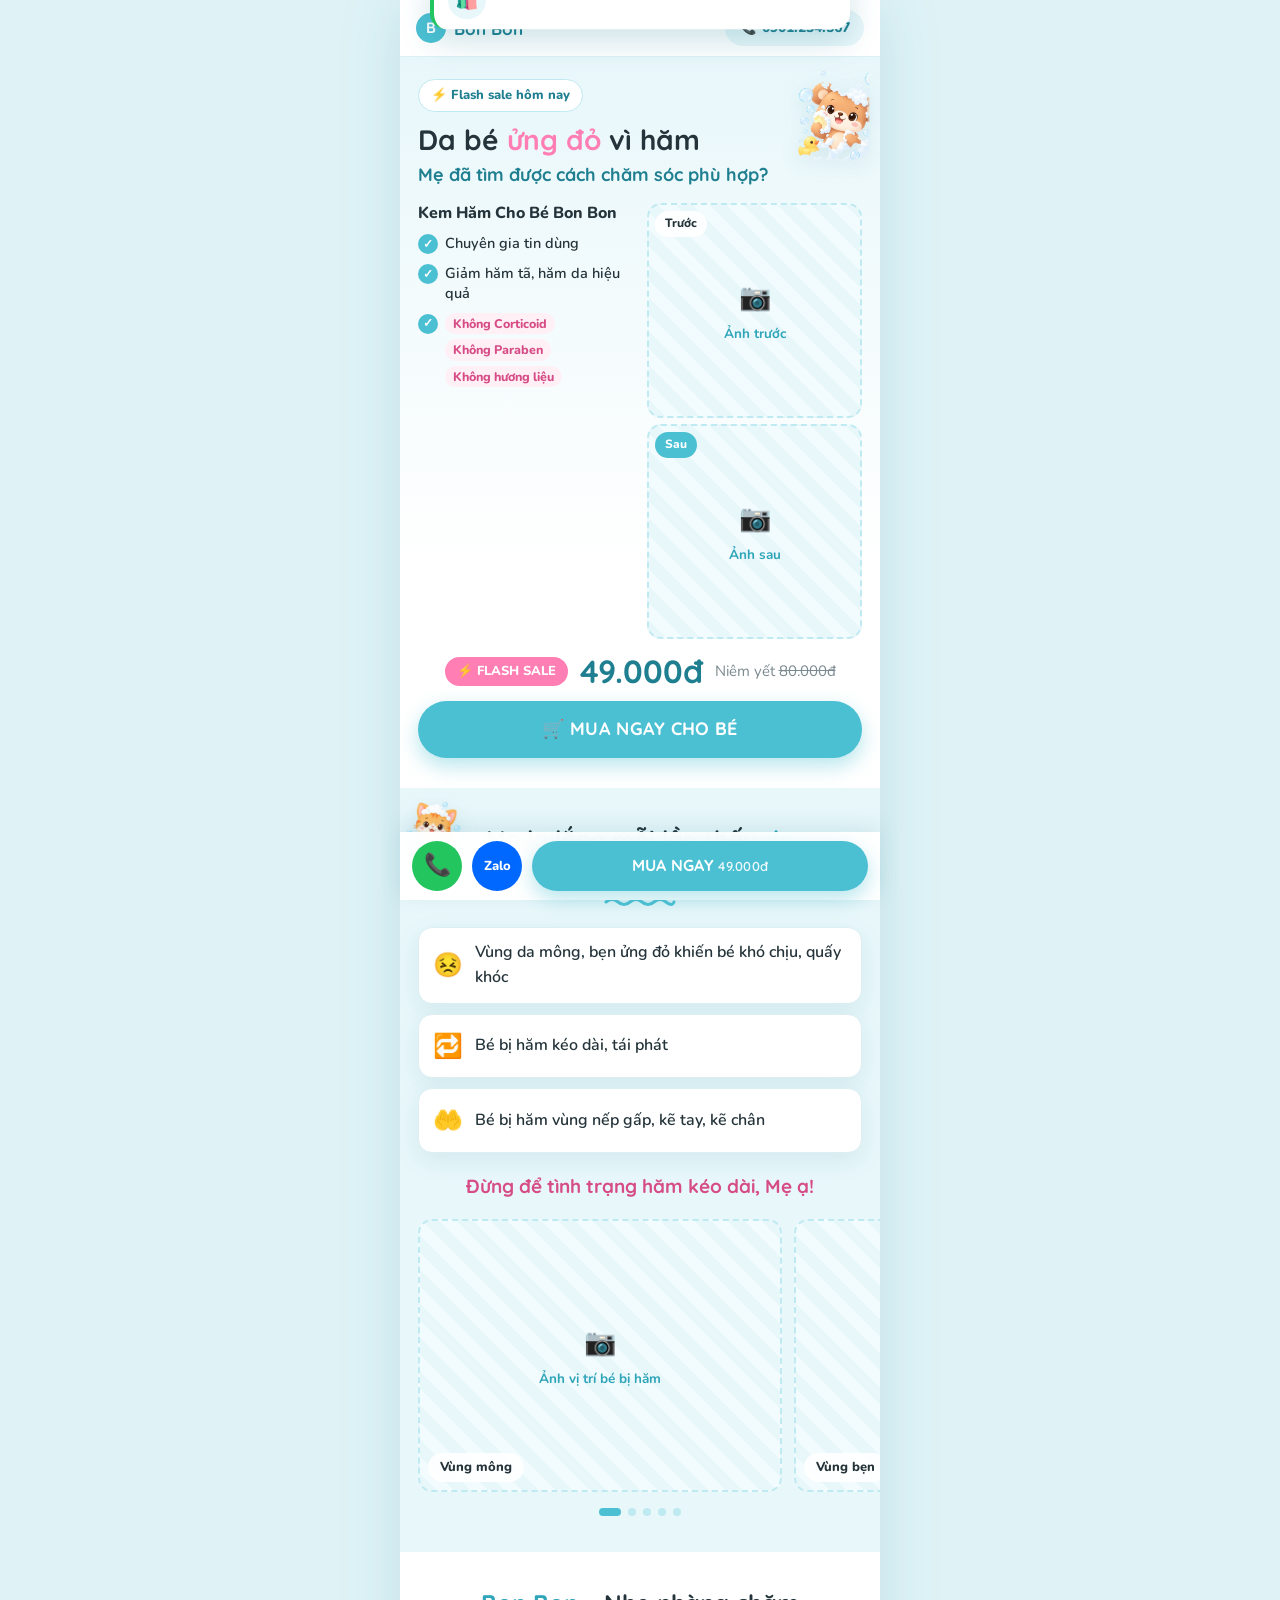
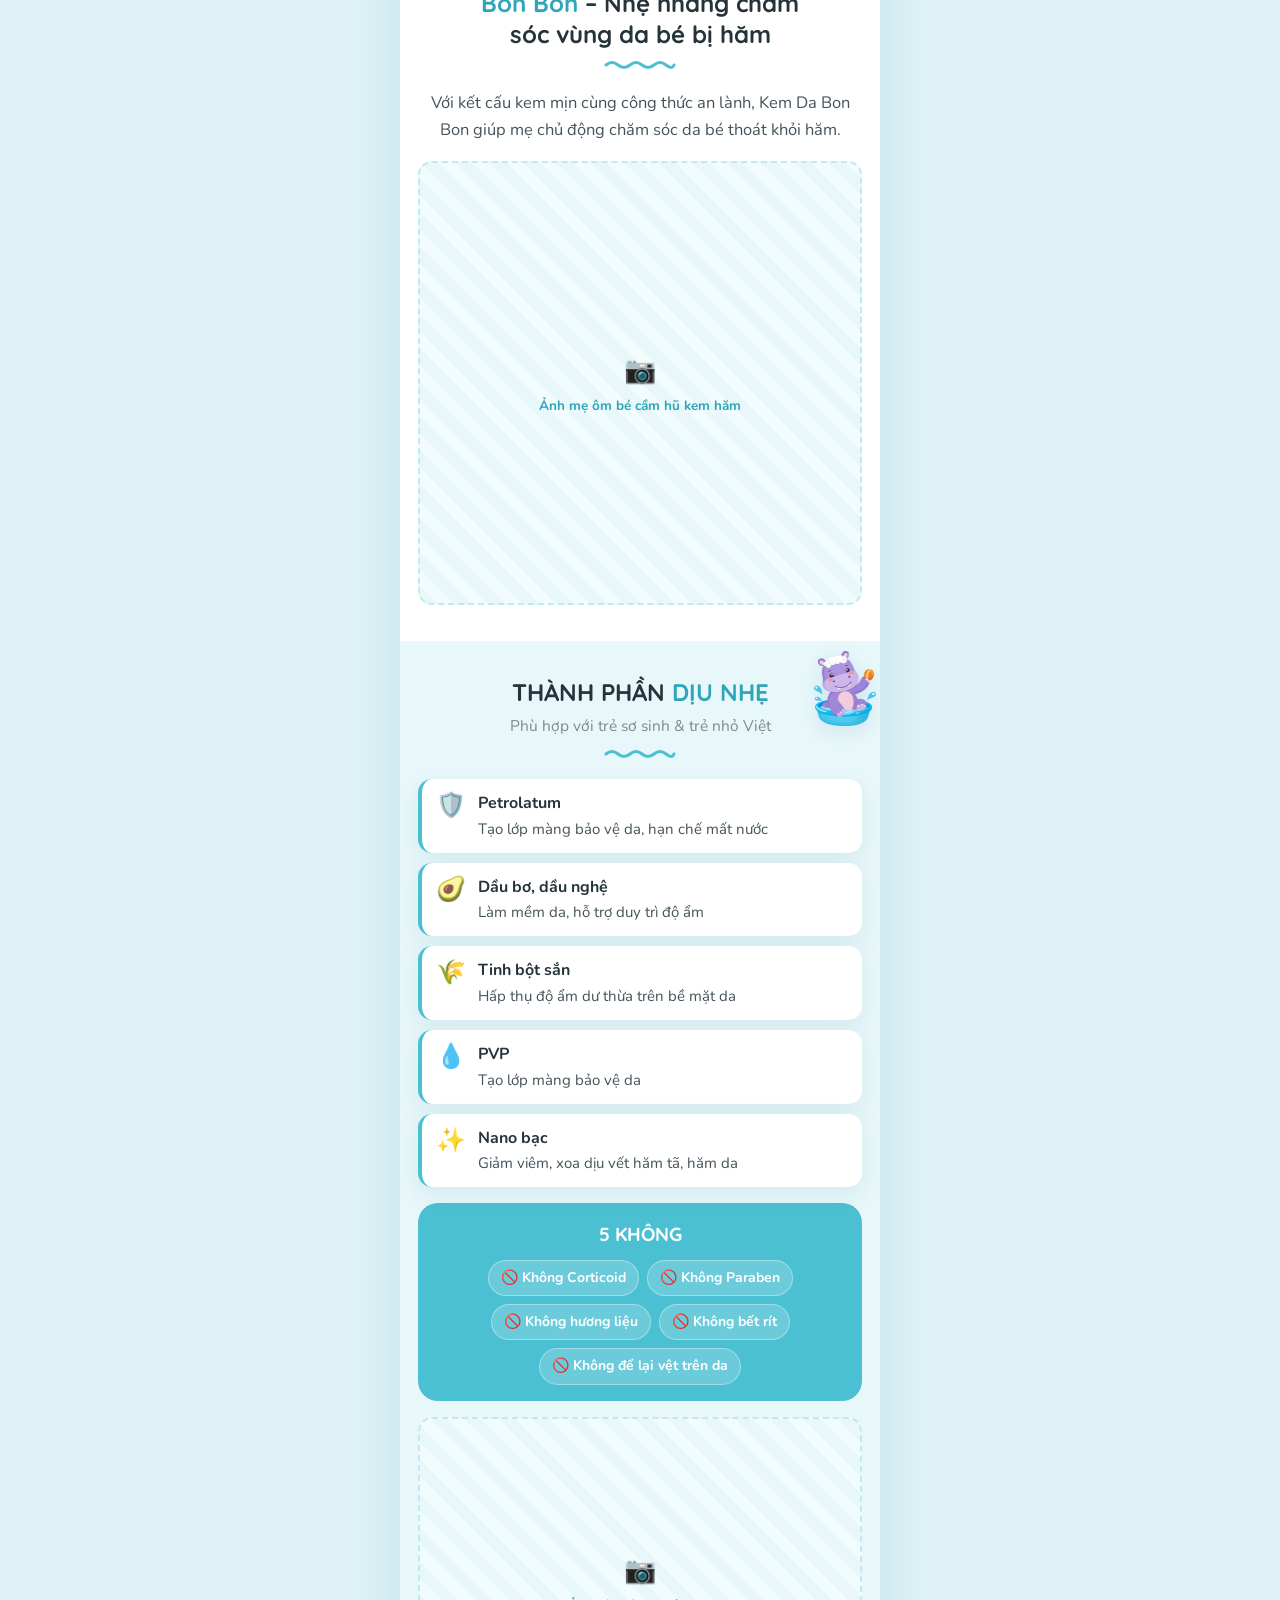
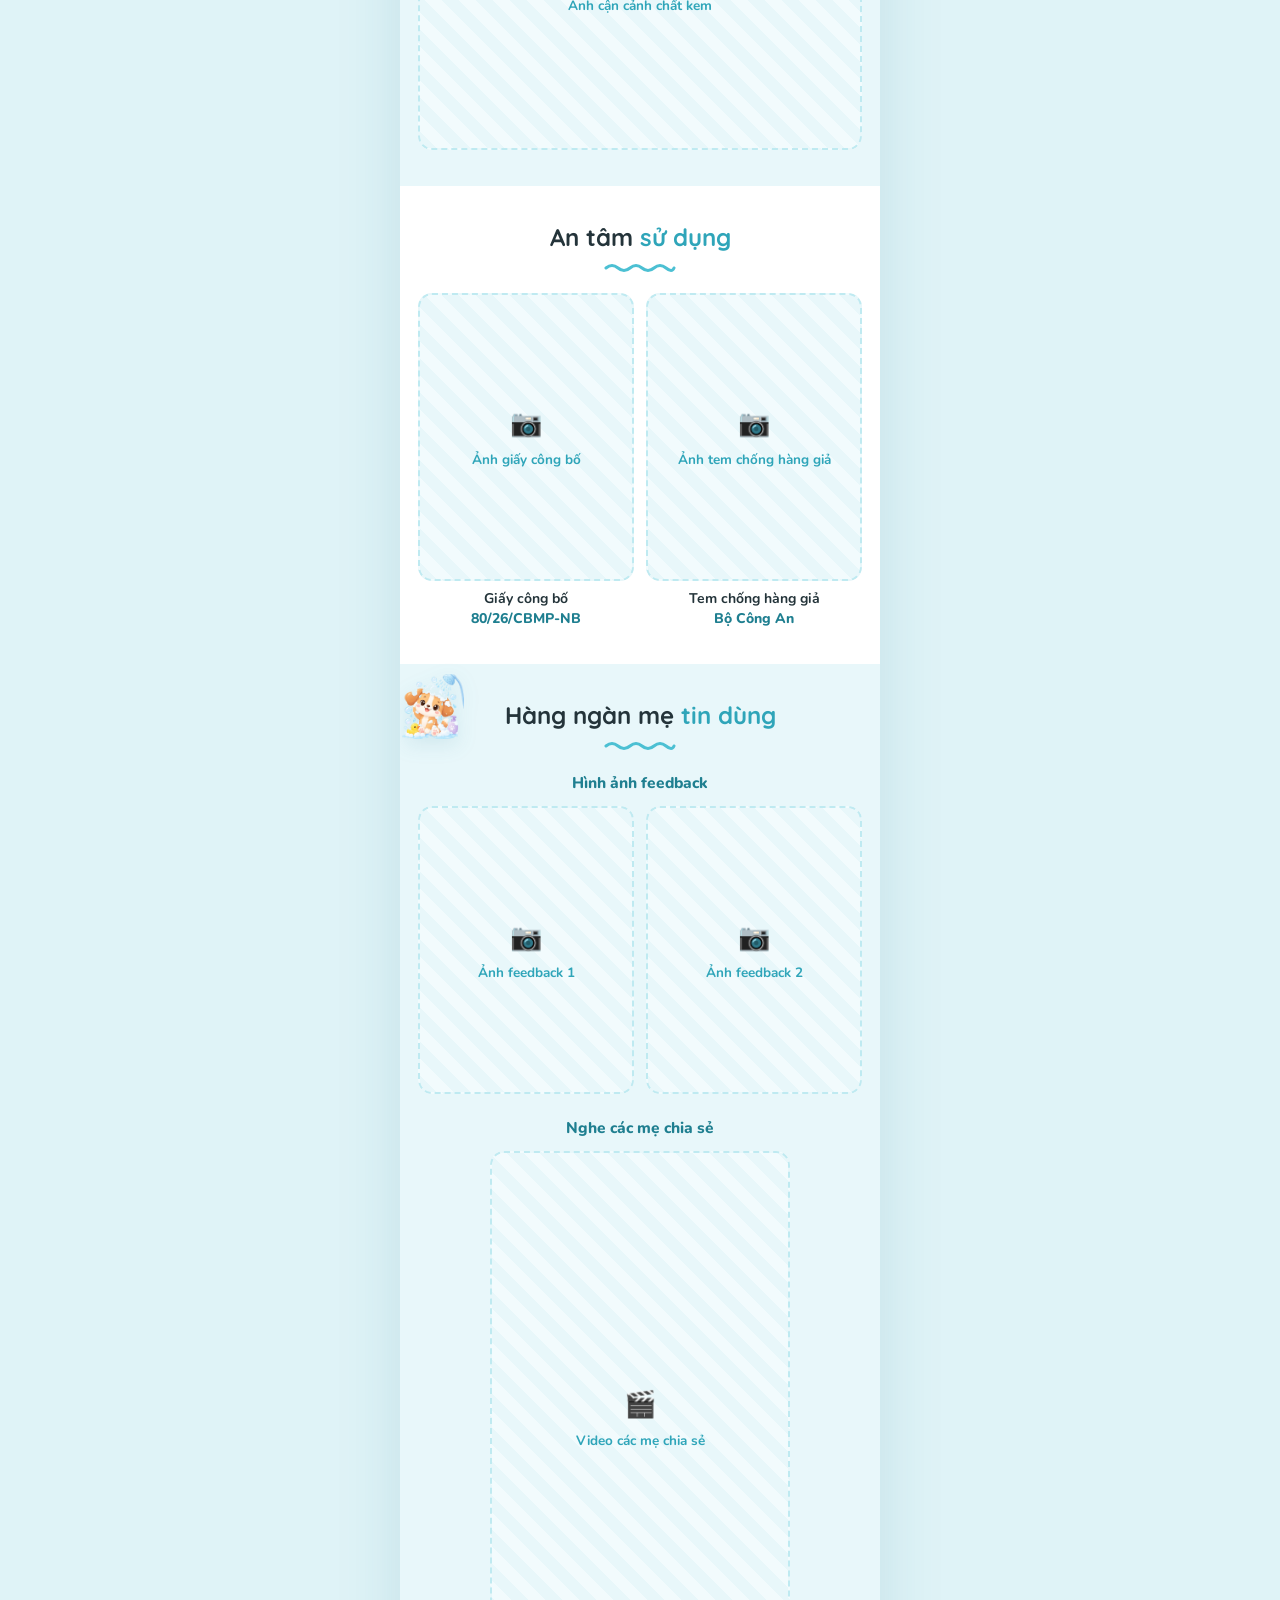
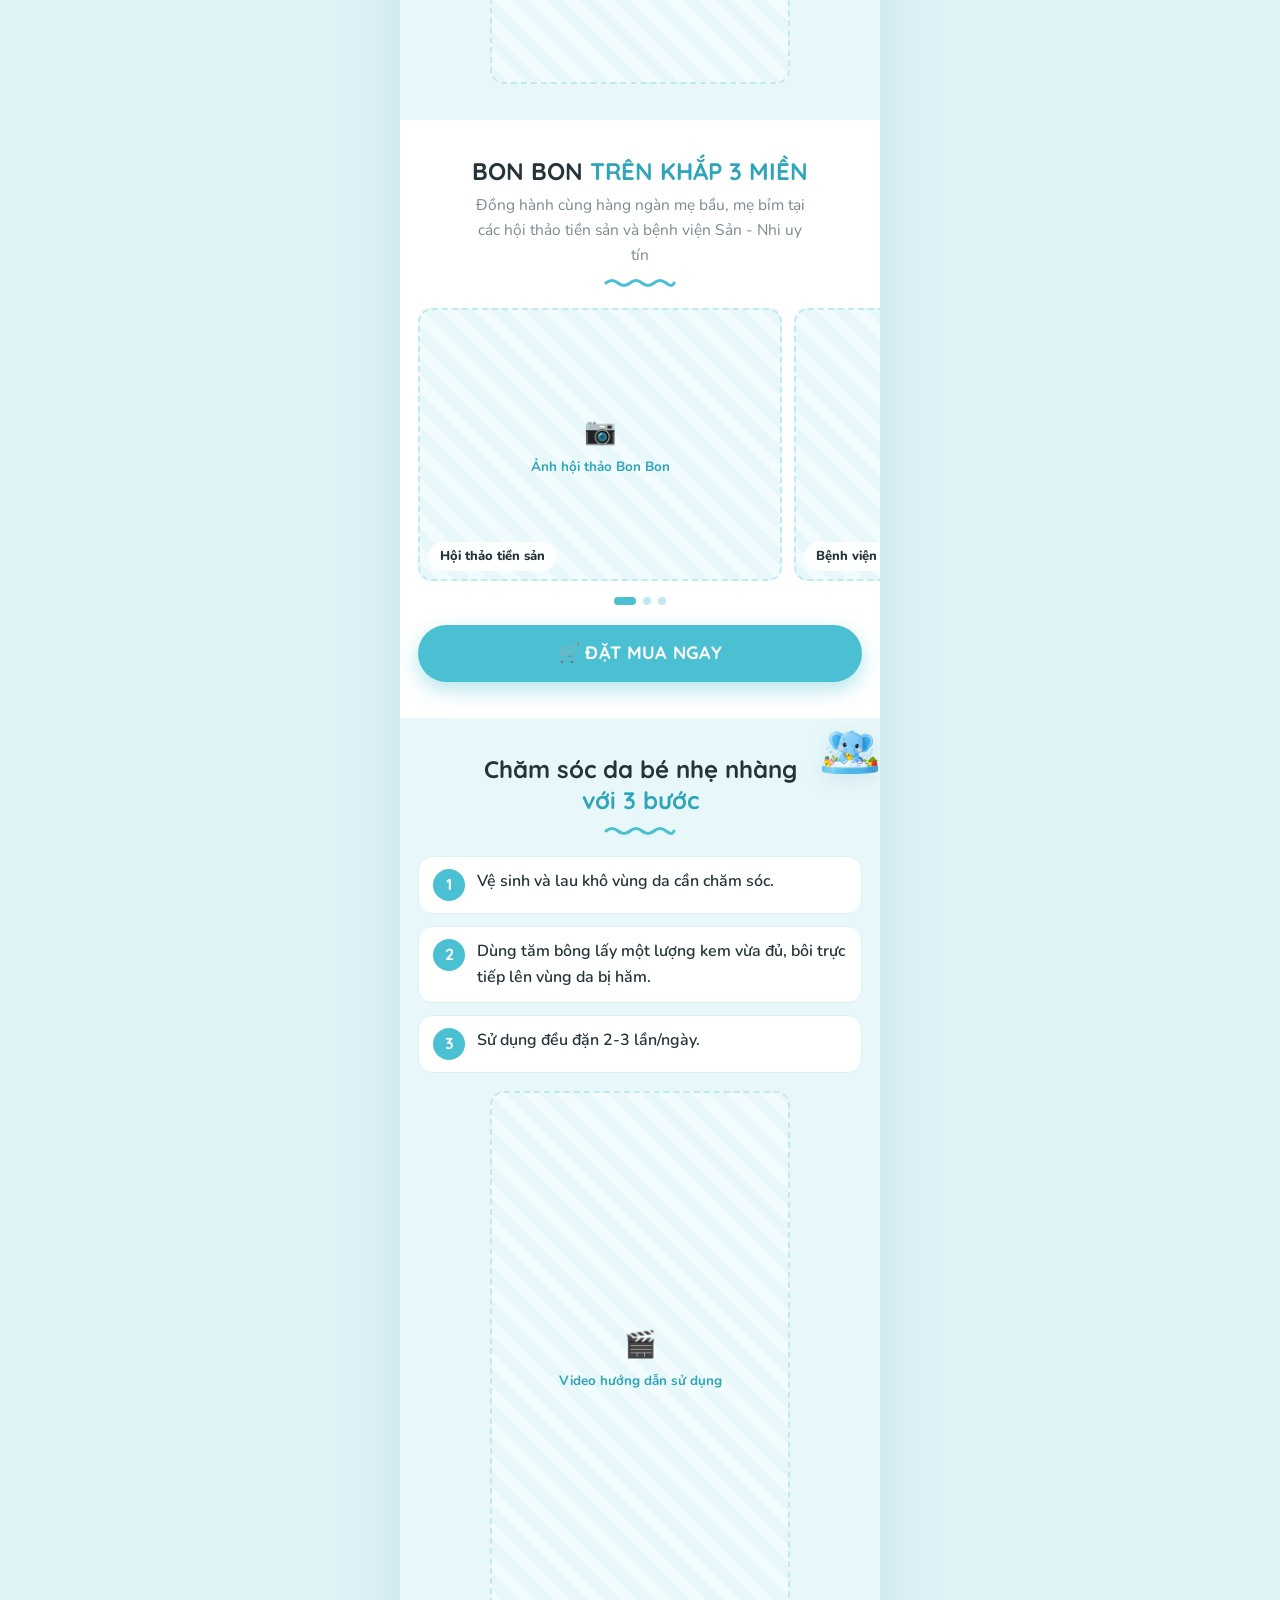
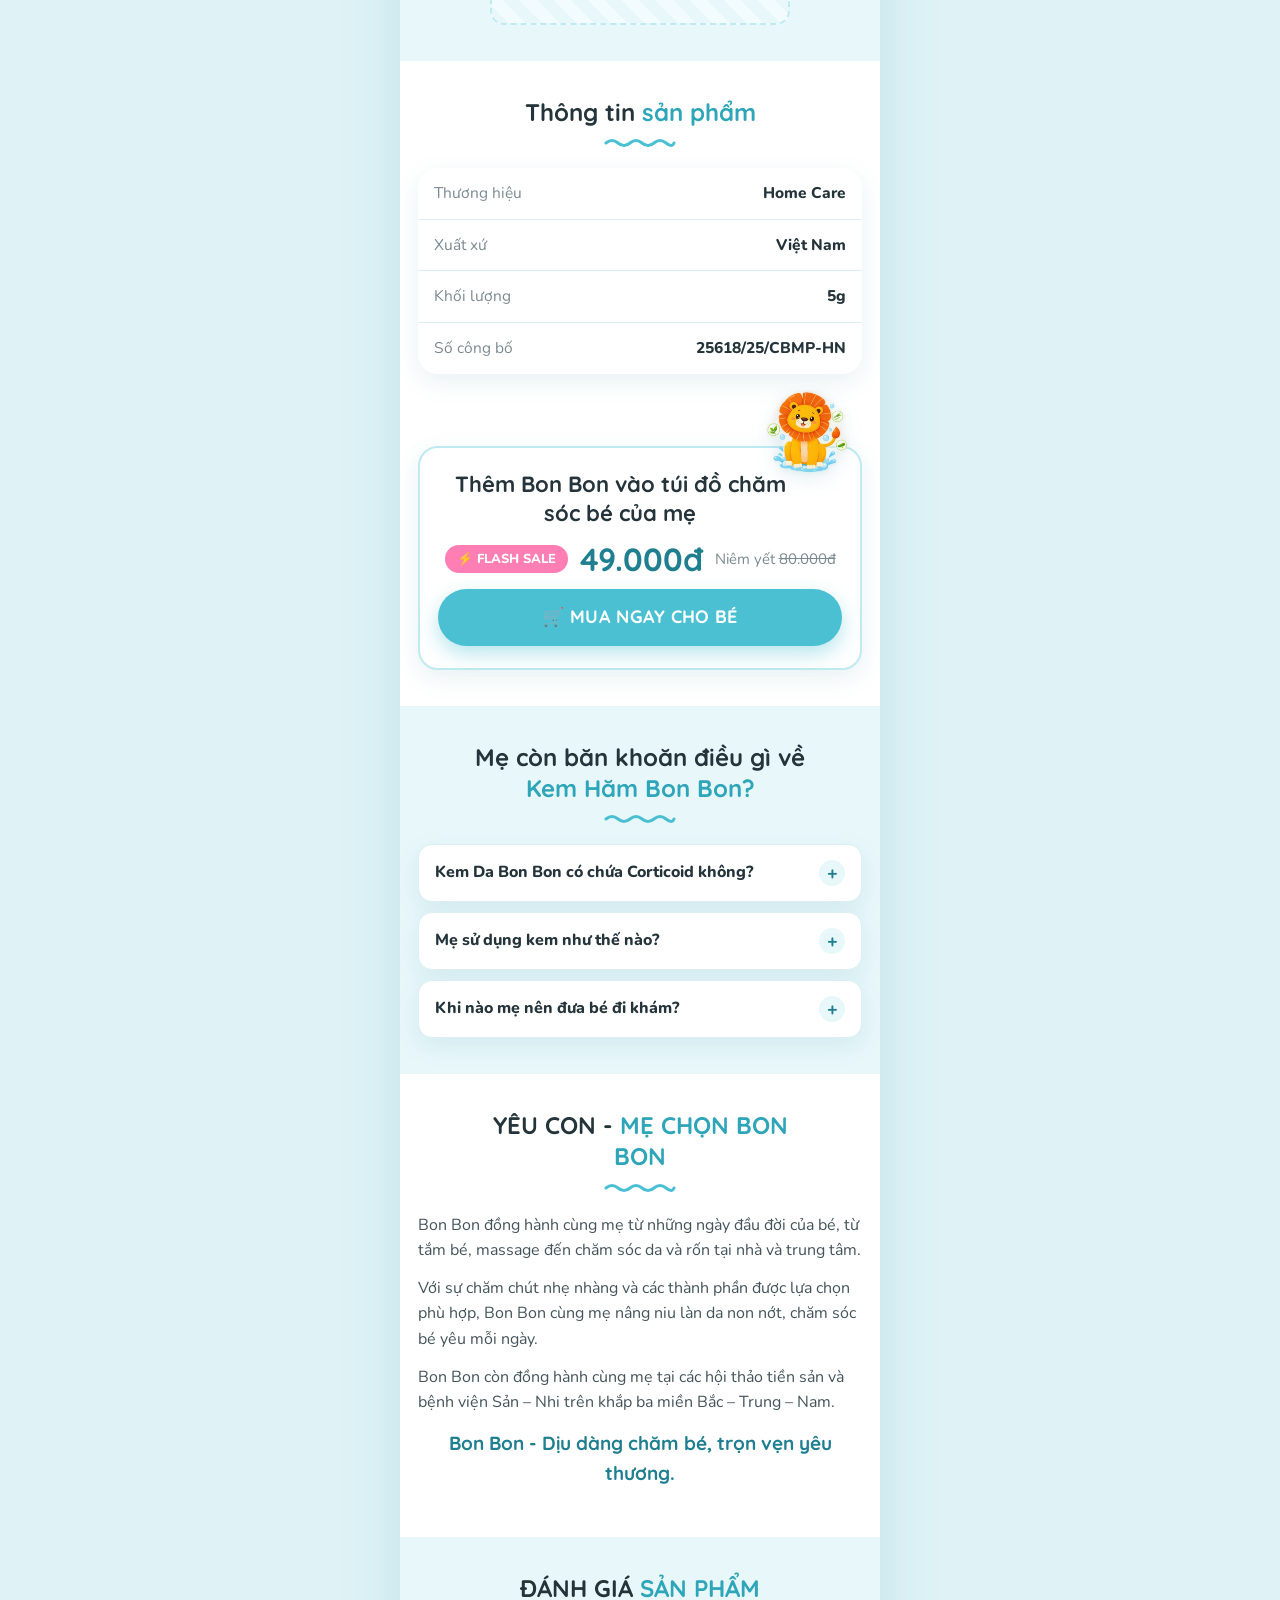
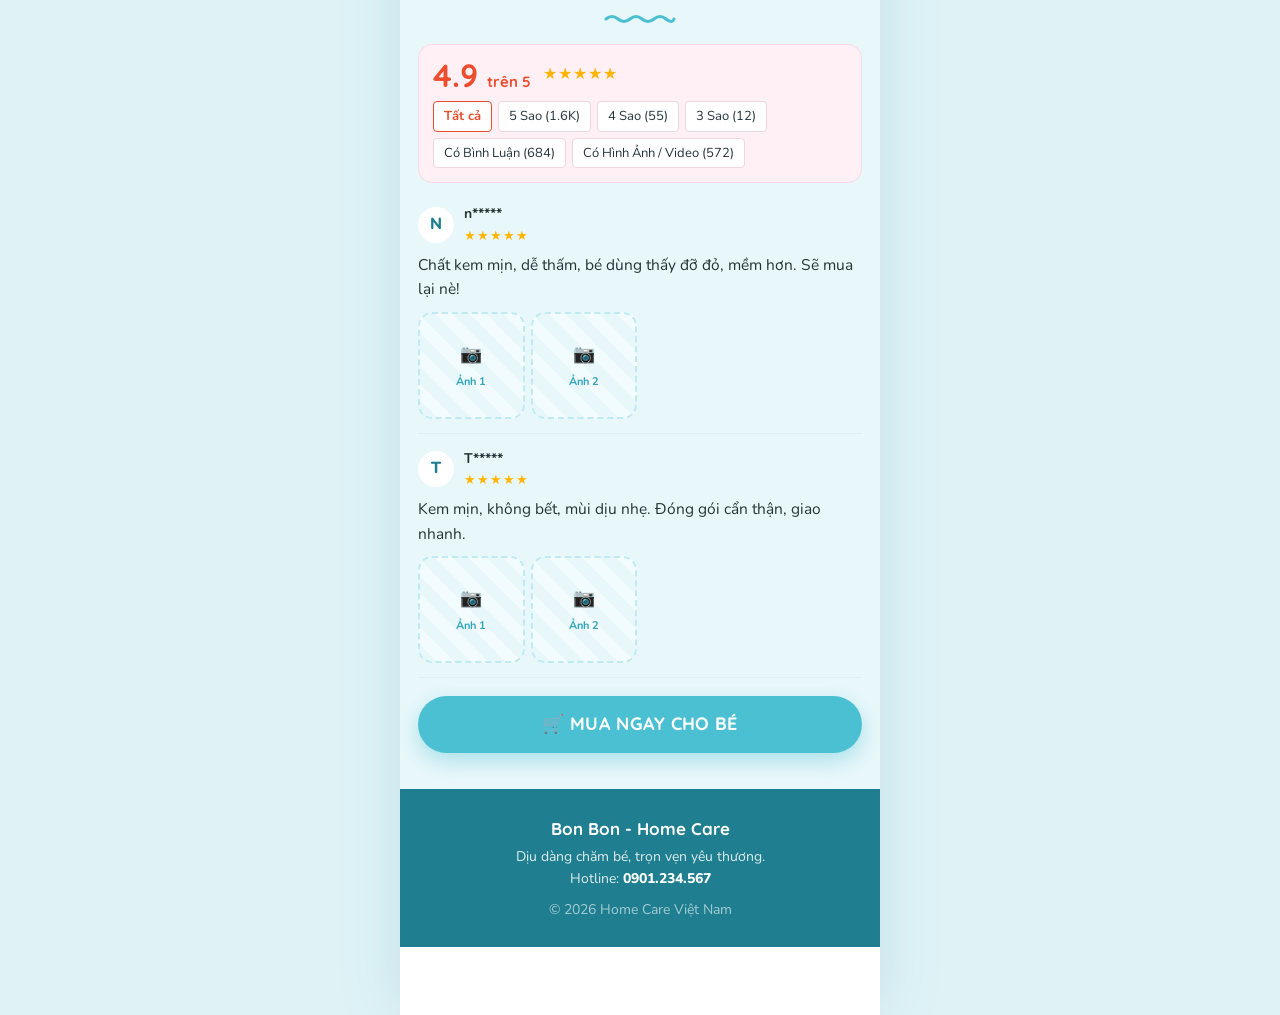
==== commit f8fa7687: "Landing page mobile-first cho Kem Hăm Cho Bé Bon Bon Dựng mới theo wireframe: hero text + ảnh trước/" ====
--- a/index.html
+++ b/index.html
@@ -2,48 +2,64 @@
 <html lang="vi">
 <head>
     <meta charset="UTF-8">
-    <meta name="viewport" content="width=device-width, initial-scale=1.0, maximum-scale=5.0">
-    <title>Kem Bôi Chàm Sữa Bon Bon - Chỉ 49K | Chuyên Gia Mẹ Bé Tin Dùng</title>
-    <meta name="description" content="Kem Bôi Chàm Sữa, Mụn Cà Kê Cho Bé Bon Bon - An toàn từ 0 tháng, không Corticoid. Ưu đãi sốc chỉ 49K. Đăng ký ngay!">
-    <meta property="og:title" content="Kem Bôi Chàm Sữa Bon Bon - Chỉ 49K">
-    <meta property="og:description" content="Giải pháp dịu nhẹ cho làn da bé. 10,000+ mẹ tin dùng. Ưu đãi 49K có hạn!">
-    <meta property="og:image" content="https://cdn.hstatic.net/products/200001066686/mua1tang1-kem-boi-cham-sua-mun-ca-ke-cho-be-bonbon-homecare__1__866121945139436d875f0a957d88a58f_master.jpg">
+    <meta name="viewport" content="width=device-width, initial-scale=1.0, viewport-fit=cover">
+    <title>Kem Hăm Cho Bé Bon Bon - Flash sale 49.000đ</title>
+    <meta name="description" content="Kem Hăm Cho Bé Bon Bon - Chuyên gia tin dùng, giảm hăm tã, hăm da hiệu quả. Không Corticoid - Không Paraben - Không hương liệu. Flash sale 49.000đ.">
+    <meta name="theme-color" content="#4cc0d3">
+    <meta property="og:title" content="Kem Hăm Cho Bé Bon Bon - Flash sale 49.000đ">
+    <meta property="og:description" content="Nhẹ nhàng chăm sóc vùng da bé bị hăm. Không Corticoid - Không Paraben - Không hương liệu.">
     <meta property="og:type" content="product">
-    <link rel="icon" href="https://cdn.hstatic.net/themes/200001066686/1001439050/14/favicon.png" type="image/png">
-    
-    <!-- Google Fonts -->
     <link rel="preconnect" href="https://fonts.googleapis.com">
     <link rel="preconnect" href="https://fonts.gstatic.com" crossorigin>
-    <link href="https://fonts.googleapis.com/css2?family=Quicksand:wght@400;500;600;700;800&family=Nunito:wght@400;500;600;700;800&display=swap" rel="stylesheet">
-    
-    <!-- GSAP + ScrollTrigger -->
-    <script src="https://cdnjs.cloudflare.com/ajax/libs/gsap/3.12.5/gsap.min.js"></script>
-    <script src="https://cdnjs.cloudflare.com/ajax/libs/gsap/3.12.5/ScrollTrigger.min.js"></script>
-    <script src="https://cdnjs.cloudflare.com/ajax/libs/gsap/3.12.5/ScrollToPlugin.min.js"></script>
+    <link href="https://fonts.googleapis.com/css2?family=Quicksand:wght@500;600;700&family=Nunito:wght@400;600;700;800&display=swap" rel="stylesheet">
 
     <!-- ============================================
-         CẤU HÌNH LANDING PAGE — chỉ cần sửa ở đây
+         CẤU HÌNH — chỉ cần sửa ở đây
          ============================================ -->
     <script>
     window.BONBON_CONFIG = {
-        hotline: '0901234567',          // Số hotline (chỉ chữ số)
-        hotlineDisplay: '0901.234.567', // Số hotline hiển thị
-        zalo: '0901234567',             // Số Zalo OA / cá nhân
-        email: 'info@homecarevietnam.com',
-        // URL Web App của Google Apps Script (xem google-apps-script/Code.gs + README)
-        // Để trống => đơn chỉ lưu tạm trên trình duyệt (chế độ demo)
+        hotline: '0901234567',
+        hotlineDisplay: '0901.234.567',
+        zalo: '0901234567',
+        price: 49000,
+        listPrice: 80000,
+        productName: 'Kem Hăm Cho Bé Bon Bon 5g',
+        // URL Web App Google Apps Script (xem google-apps-script/Code.gs + README). Trống = chế độ demo.
         sheetEndpoint: '',
-        facebookPixelId: '',            // VD: '1234567890123456'
-        googleAnalyticsId: '',          // VD: 'G-XXXXXXXXXX'
-        tiktokPixelId: '',              // VD: 'CXXXXXXXXXXXXXXXXXXX'
-        products: {
-            'kem-49k':  { name: 'Kem Bon Bon (ưu đãi 49K)', price: 49000 },
-            'combo-50': { name: 'Combo 3 SP Bon Bon (giảm 50%)', price: 420000 }
+        facebookPixelId: '',
+        googleAnalyticsId: '',
+        tiktokPixelId: '',
+
+        // Ảnh & video: dán link vào đây. Ô nào để trống sẽ hiện khung chờ ảnh.
+        // Video hỗ trợ link YouTube (kể cả Shorts) hoặc file .mp4
+        media: {
+            heroBefore: '',
+            heroAfter: '',
+            rashSlides: [
+                { src: '', caption: 'Vùng mông' },
+                { src: '', caption: 'Vùng bẹn' },
+                { src: '', caption: 'Vùng nếp gấp' },
+                { src: '', caption: 'Kẽ tay' },
+                { src: '', caption: 'Kẽ chân' }
+            ],
+            motherBaby: '',
+            creamTexture: '',
+            certificate: '',
+            antiFakeStamp: '',
+            feedback: ['', ''],
+            testimonialVideo: '',
+            seminarSlides: [
+                { src: '', caption: 'Hội thảo tiền sản' },
+                { src: '', caption: 'Bệnh viện Sản - Nhi' },
+                { src: '', caption: 'Đồng hành cùng mẹ bầu, mẹ bỉm' }
+            ],
+            guideVideo: '',
+            reviewImages: [['', ''], ['', '']]
         }
     };
     </script>
 
-    <!-- Tracking pixels: chỉ tải khi đã điền ID trong BONBON_CONFIG -->
+    <!-- Tracking pixels: chỉ tải khi đã điền ID -->
     <script>
     (function(cfg) {
         if (cfg.facebookPixelId) {
@@ -54,7 +70,7 @@
             document,'script','https://connect.facebook.net/en_US/fbevents.js');
             fbq('init', cfg.facebookPixelId);
             fbq('track', 'PageView');
-            fbq('track', 'ViewContent', { content_name: 'Kem Bon Bon', value: 49000, currency: 'VND' });
+            fbq('track', 'ViewContent', { content_name: cfg.productName, value: cfg.price, currency: 'VND' });
         }
         if (cfg.googleAnalyticsId) {
             var g = document.createElement('script');
@@ -73,8 +89,6 @@
             ttq.page();
             }(window, document, 'ttq');
         }
-
-        // Gửi sự kiện tới mọi nền tảng đã bật
         window.bonbonTrack = function(event, params) {
             params = params || {};
             try {
@@ -87,5086 +101,1180 @@
                     var ttMap = { Lead: 'SubmitForm', InitiateCheckout: 'InitiateCheckout', Contact: 'Contact' };
                     ttq.track(ttMap[event] || event, params);
                 }
-            } catch (err) { /* tracking không được làm hỏng trang */ }
+            } catch (err) {}
         };
     })(window.BONBON_CONFIG);
     </script>
 
-    <!-- Structured data (SEO) -->
-    <script type="application/ld+json">
-    {
-        "@context": "https://schema.org",
-        "@type": "Product",
-        "name": "Kem Bôi Chàm Sữa, Mụn Cà Kê Cho Bé Bon Bon",
-        "image": "https://cdn.hstatic.net/products/200001066686/mua1tang1-kem-boi-cham-sua-mun-ca-ke-cho-be-bonbon-homecare__1__866121945139436d875f0a957d88a58f_master.jpg",
-        "description": "Kem bôi chàm sữa, mụn cà kê, hăm tã cho bé từ 0 tháng tuổi. Không Corticoid, không Paraben. Số CBMP: 214/26/CBMP-NB.",
-        "brand": { "@type": "Brand", "name": "Home Care Việt Nam" },
-        "offers": {
-            "@type": "Offer",
-            "priceCurrency": "VND",
-            "price": "49000",
-            "availability": "https://schema.org/InStock"
-        }
-    }
-    </script>
-
 <style>
 /* ============================================
-   CSS RESET & VARIABLES
+   NỀN TẢNG — MOBILE FIRST
    ============================================ */
 :root {
     --primary: #4cc0d3;
-    --primary-dark: #3aa8ba;
-    --primary-light: #a8e4ed;
-    --primary-ultra-light: #e8f7fa;
-    --pink: #FFB6C1;
-    --pink-dark: #FF69B4;
-    --pink-light: #FFF0F5;
-    --yellow: #FFE4A0;
-    --yellow-light: #FFF8E7;
-    --green: #A8E6CF;
-    --green-dark: #5CB85C;
-    --lavender: #E8D5F5;
+    --primary-dark: #2fa5b9;
+    --primary-deep: #1f7f90;
+    --primary-light: #bfeaf1;
+    --primary-soft: #e8f7fa;
+    --pink: #ff7eb3;
+    --pink-soft: #fff0f6;
+    --dark: #24343a;
+    --text: #44545a;
+    --muted: #7b8a90;
+    --line: #dcf0f4;
     --white: #ffffff;
-    --dark: #2D3436;
-    --gray: #636E72;
-    --gray-light: #B2BEC3;
-    --gray-ultra-light: #F8F9FA;
-    --shadow: 0 4px 20px rgba(76, 192, 211, 0.15);
-    --shadow-hover: 0 8px 40px rgba(76, 192, 211, 0.25);
     --radius: 20px;
-    --radius-sm: 12px;
-    --radius-lg: 32px;
+    --radius-sm: 14px;
+    --shadow: 0 8px 24px rgba(31,127,144,0.10);
     --font-heading: 'Quicksand', sans-serif;
     --font-body: 'Nunito', sans-serif;
-    --transition: all 0.3s cubic-bezier(0.4, 0, 0.2, 1);
-}
-
-*, *::before, *::after {
-    margin: 0;
-    padding: 0;
-    box-sizing: border-box;
-}
-
-html {
-    scroll-behavior: smooth;
-    font-size: 16px;
-    overflow-x: hidden;
-}
-
+    --page: 480px;
+    --sticky-h: 68px;
+}
+*, *::before, *::after { box-sizing: border-box; margin: 0; padding: 0; }
+html { scroll-behavior: smooth; -webkit-text-size-adjust: 100%; }
 body {
     font-family: var(--font-body);
+    font-size: 16px;
+    line-height: 1.6;
+    color: var(--text);
+    background: #dff3f7;
+    -webkit-font-smoothing: antialiased;
+}
+img, video, iframe { display: block; max-width: 100%; }
+a { color: inherit; text-decoration: none; }
+button { font: inherit; cursor: pointer; border: none; background: none; color: inherit; }
+strong { color: var(--dark); }
+
+/* Trang dạng cột điện thoại; trên máy tính hiển thị ở giữa */
+.page {
+    max-width: var(--page);
+    margin: 0 auto;
+    background: var(--white);
+    min-height: 100vh;
+    overflow: hidden;
+    padding-bottom: calc(var(--sticky-h) + env(safe-area-inset-bottom));
+    position: relative;
+}
+@media (min-width: 520px) {
+    .page { box-shadow: 0 0 60px rgba(31,127,144,0.15); }
+}
+
+.sec { padding: 36px 18px; position: relative; }
+.sec.tint { background: var(--primary-soft); }
+.sec-title {
+    font-family: var(--font-heading);
+    font-weight: 700;
+    font-size: 24px;
+    line-height: 1.3;
     color: var(--dark);
-    background: var(--white);
-    line-height: 1.6;
-    overflow-x: hidden;
-    -webkit-font-smoothing: antialiased;
-}
-
-img { max-width: 100%; height: auto; display: block; }
-a { text-decoration: none; color: inherit; }
-button { cursor: pointer; border: none; outline: none; font-family: var(--font-body); }
-ul { list-style: none; }
-input, textarea, select { font-family: var(--font-body); }
-
-.container {
+    text-align: center;
+}
+.sec-title .hl { color: var(--primary-dark); }
+.sec-sub { text-align: center; color: var(--muted); font-size: 15.5px; margin-top: 6px; }
+.sec-head { margin-bottom: 20px; position: relative; padding: 0 50px; }
+.sec-head::after {
+    content: '';
+    display: block;
+    width: 72px; height: 10px;
+    margin: 10px auto 0;
+    background: url("data:image/svg+xml,%3Csvg xmlns='http://www.w3.org/2000/svg' width='72' height='10' viewBox='0 0 72 10'%3E%3Cpath d='M2 5 Q8 0 14 5 T26 5 T38 5 T50 5 T62 5 T70 5' stroke='%234cc0d3' stroke-width='3' fill='none' stroke-linecap='round'/%3E%3C/svg%3E") no-repeat center;
+}
+.mascot {
+    position: absolute;
+    width: 74px; height: auto;
+    pointer-events: none;
+    animation: bob 5s ease-in-out infinite;
+    filter: drop-shadow(0 6px 10px rgba(31,127,144,0.12));
+}
+@keyframes bob { 0%,100% { transform: translateY(0) rotate(-3deg); } 50% { transform: translateY(-7px) rotate(3deg); } }
+
+/* ============================================
+   NÚT
+   ============================================ */
+.btn {
+    display: flex; align-items: center; justify-content: center; gap: 8px;
     width: 100%;
-    max-width: 1200px;
-    margin: 0 auto;
-    padding: 0 20px;
-}
-
-/* ============================================
-   LOADING SCREEN
-   ============================================ */
-.loader {
-    position: fixed;
-    inset: 0;
-    background: linear-gradient(135deg, var(--primary-ultra-light), var(--pink-light), var(--yellow-light));
-    z-index: 99999;
-    display: flex;
-    flex-direction: column;
-    align-items: center;
-    justify-content: center;
-    transition: opacity 0.6s ease, visibility 0.6s ease;
-}
-.loader.hidden {
-    opacity: 0;
-    visibility: hidden;
-    pointer-events: none;
-}
-.loader-baby {
-    font-size: 60px;
-    animation: babyBounce 1s ease-in-out infinite;
-}
-.loader-text {
-    margin-top: 20px;
+    min-height: 54px;
+    padding: 14px 20px;
+    border-radius: 60px;
+    background: var(--primary);
+    color: var(--white);
     font-family: var(--font-heading);
     font-weight: 700;
     font-size: 18px;
+    letter-spacing: 0.3px;
+    box-shadow: 0 8px 20px rgba(76,192,211,0.40);
+    transition: transform .15s ease, background .2s ease;
+    position: relative;
+    overflow: hidden;
+}
+.btn:active { transform: scale(0.98); }
+.btn:hover { background: var(--primary-dark); }
+.btn::after {
+    content: '';
+    position: absolute; top: 0; left: -60%;
+    width: 40%; height: 100%;
+    background: linear-gradient(100deg, transparent, rgba(255,255,255,.45), transparent);
+    animation: shine 2.8s ease-in-out infinite;
+}
+@keyframes shine { 0% { left: -60%; } 60%, 100% { left: 130%; } }
+.btn.pulse { animation: pulse 2s ease-in-out infinite; }
+@keyframes pulse {
+    0%,100% { box-shadow: 0 8px 20px rgba(76,192,211,.40), 0 0 0 0 rgba(76,192,211,.45); }
+    50% { box-shadow: 0 8px 20px rgba(76,192,211,.40), 0 0 0 10px rgba(76,192,211,0); }
+}
+
+/* Giá flash sale */
+.price-box {
+    display: flex; align-items: center; justify-content: center; flex-wrap: wrap;
+    gap: 6px 12px;
+    margin: 16px 0 14px;
+}
+.price-tag {
+    display: inline-flex; align-items: center; gap: 6px;
+    background: var(--pink);
+    color: var(--white);
+    font-weight: 800; font-size: 13px;
+    padding: 4px 12px; border-radius: 30px;
+    text-transform: uppercase;
+}
+.price-now { font-family: var(--font-heading); font-weight: 700; font-size: 32px; color: var(--primary-deep); line-height: 1; }
+.price-old { font-size: 15px; color: var(--muted); }
+.price-old s { color: var(--muted); }
+
+/* ============================================
+   KHUNG ẢNH / VIDEO (tự điền từ cấu hình)
+   ============================================ */
+.media {
+    position: relative;
+    width: 100%;
+    border-radius: var(--radius-sm);
+    overflow: hidden;
+    background: var(--primary-soft);
+}
+.media img, .media video, .media iframe { width: 100%; height: 100%; object-fit: cover; border: 0; }
+.ratio-1 { aspect-ratio: 1 / 1; }
+.ratio-43 { aspect-ratio: 4 / 3; }
+.ratio-34 { aspect-ratio: 3 / 4; }
+.ratio-916 { aspect-ratio: 9 / 16; }
+.placeholder {
+    position: absolute; inset: 0;
+    display: flex; flex-direction: column; align-items: center; justify-content: center; gap: 4px;
+    border: 2px dashed var(--primary-light);
+    border-radius: inherit;
     color: var(--primary-dark);
-}
-.loader-dots span {
-    animation: dotBounce 1.4s ease-in-out infinite;
-    display: inline-block;
-    font-size: 24px;
-    color: var(--primary);
-}
-.loader-dots span:nth-child(2) { animation-delay: 0.2s; }
-.loader-dots span:nth-child(3) { animation-delay: 0.4s; }
-
-@keyframes babyBounce {
-    0%, 100% { transform: translateY(0); }
-    50% { transform: translateY(-20px); }
-}
-@keyframes dotBounce {
-    0%, 80%, 100% { transform: translateY(0); }
-    40% { transform: translateY(-10px); }
-}
-
-/* ============================================
-   SCROLL PROGRESS BAR
-   ============================================ */
-.scroll-progress {
-    position: fixed;
-    top: 0;
-    left: 0;
-    height: 4px;
-    background: linear-gradient(90deg, var(--primary), var(--pink-dark));
-    width: 0%;
-    z-index: 10001;
-    transition: width 0.1s linear;
-    border-radius: 0 2px 2px 0;
-}
-
-/* ============================================
-   FLOATING BACKGROUND ELEMENTS
-   ============================================ */
-.floating-elements {
-    position: fixed;
-    inset: 0;
-    pointer-events: none;
-    z-index: 0;
-    overflow: hidden;
-}
-.float-item {
-    position: absolute;
-    opacity: 0.12;
-    font-size: 20px;
-    animation: floatRandom 15s ease-in-out infinite;
-}
-.float-item:nth-child(1) { top: 10%; left: 5%; animation-delay: 0s; font-size: 24px; }
-.float-item:nth-child(2) { top: 20%; right: 8%; animation-delay: 2s; font-size: 18px; }
-.float-item:nth-child(3) { top: 40%; left: 3%; animation-delay: 4s; font-size: 28px; }
-.float-item:nth-child(4) { top: 60%; right: 5%; animation-delay: 6s; font-size: 16px; }
-.float-item:nth-child(5) { top: 80%; left: 10%; animation-delay: 8s; font-size: 22px; }
-.float-item:nth-child(6) { top: 30%; left: 50%; animation-delay: 3s; font-size: 20px; }
-.float-item:nth-child(7) { top: 70%; right: 15%; animation-delay: 5s; font-size: 26px; }
-.float-item:nth-child(8) { top: 50%; left: 25%; animation-delay: 7s; font-size: 14px; }
-
-@keyframes floatRandom {
-    0%, 100% { transform: translate(0, 0) rotate(0deg); }
-    25% { transform: translate(20px, -30px) rotate(5deg); }
-    50% { transform: translate(-15px, 20px) rotate(-3deg); }
-    75% { transform: translate(25px, 10px) rotate(7deg); }
-}
+    font-size: 13.5px; font-weight: 700;
+    text-align: center;
+    padding: 10px;
+    background: repeating-linear-gradient(45deg, var(--primary-soft) 0 12px, #f2fbfd 12px 24px);
+}
+.placeholder span { font-size: 26px; }
+.media .caption {
+    position: absolute; left: 10px; bottom: 10px;
+    background: rgba(255,255,255,.92);
+    color: var(--dark);
+    font-size: 13px; font-weight: 800;
+    padding: 4px 12px; border-radius: 20px;
+}
+.video-play {
+    position: absolute; inset: 0;
+    display: flex; align-items: center; justify-content: center;
+    background: rgba(0,0,0,.15);
+}
+.video-play i {
+    width: 64px; height: 64px; border-radius: 50%;
+    background: rgba(255,255,255,.95);
+    display: flex; align-items: center; justify-content: center;
+    box-shadow: 0 6px 20px rgba(0,0,0,.2);
+}
+.video-play i::before {
+    content: ''; margin-left: 5px;
+    border-left: 20px solid var(--primary-dark);
+    border-top: 13px solid transparent; border-bottom: 13px solid transparent;
+}
+
+/* Slider vuốt ngang */
+.slider { position: relative; }
+.slides {
+    display: flex; gap: 12px;
+    overflow-x: auto;
+    scroll-snap-type: x mandatory;
+    scrollbar-width: none;
+    -webkit-overflow-scrolling: touch;
+    margin: 0 -18px; padding: 0 18px 4px;
+}
+.slides::-webkit-scrollbar { display: none; }
+.slide { flex: 0 0 82%; scroll-snap-align: center; }
+.dots { display: flex; justify-content: center; gap: 7px; margin-top: 12px; }
+.dots button { width: 8px; height: 8px; border-radius: 8px; background: var(--primary-light); transition: all .25s ease; }
+.dots button.on { width: 22px; background: var(--primary); }
 
 /* ============================================
    HEADER
    ============================================ */
-.header {
-    position: fixed;
-    top: 0;
-    left: 0;
-    right: 0;
-    z-index: 9999;
-    padding: 12px 0;
-    transition: var(--transition);
-    background: transparent;
-}
-.header.scrolled {
-    background: rgba(255,255,255,0.97);
-    backdrop-filter: blur(20px);
-    box-shadow: 0 2px 20px rgba(0,0,0,0.08);
-    padding: 8px 0;
-}
-.header-inner {
-    display: flex;
-    align-items: center;
-    justify-content: space-between;
-    max-width: 1200px;
-    margin: 0 auto;
-    padding: 0 20px;
-}
-.header-logo img {
-    height: 40px;
-    width: auto;
-}
-.header-actions {
-    display: flex;
-    align-items: center;
-    gap: 12px;
-}
-.header-phone {
-    display: none;
-    align-items: center;
-    gap: 6px;
-    font-weight: 700;
-    color: var(--primary-dark);
-    font-size: 14px;
-}
-.header-phone svg { width: 18px; height: 18px; }
-.header-cta {
-    background: linear-gradient(135deg, var(--primary), var(--primary-dark));
-    color: white;
-    padding: 10px 24px;
-    border-radius: 50px;
-    font-weight: 700;
-    font-size: 14px;
-    transition: var(--transition);
-    box-shadow: 0 4px 15px rgba(76,192,211,0.4);
-}
-.header-cta:hover {
-    box-shadow: 0 6px 25px rgba(76,192,211,0.5);
-    background: linear-gradient(135deg, var(--primary-dark), #2a95a6);
-}
-
-@media (min-width: 768px) {
-    .header-phone { display: flex; }
-    .header-logo img { height: 48px; }
-}
-
-/* ============================================
-   WAVE DIVIDERS
-   ============================================ */
-.wave-divider {
-    width: 100%;
-    line-height: 0;
-    overflow: hidden;
-}
-.wave-divider svg {
-    width: 100%;
-    height: 60px;
-    display: block;
-}
-.wave-divider.flip { transform: scaleY(-1); }
-
-@media (min-width: 768px) {
-    .wave-divider svg { height: 80px; }
-}
-
-/* ============================================
-   HERO SECTION
-   ============================================ */
-.hero {
-    min-height: 100vh;
-    display: flex;
-    align-items: center;
-    position: relative;
-    background: linear-gradient(160deg, var(--primary-ultra-light) 0%, var(--white) 40%, var(--pink-light) 70%, var(--yellow-light) 100%);
-    padding: 100px 0 60px;
-    overflow: hidden;
-}
-.hero-bg-circle {
-    position: absolute;
-    border-radius: 50%;
-    background: linear-gradient(135deg, rgba(76,192,211,0.1), rgba(255,182,193,0.1));
-    animation: pulseCircle 6s ease-in-out infinite;
-}
-.hero-bg-circle:nth-child(1) { width: 400px; height: 400px; top: -100px; right: -100px; }
-.hero-bg-circle:nth-child(2) { width: 300px; height: 300px; bottom: -50px; left: -80px; animation-delay: 3s; }
-
-@keyframes pulseCircle {
-    0%, 100% { transform: scale(1); opacity: 0.5; }
-    50% { transform: scale(1.1); opacity: 0.8; }
-}
-
-.hero-grid {
-    display: grid;
-    grid-template-columns: 1fr;
-    gap: 40px;
-    align-items: center;
-    position: relative;
-    z-index: 2;
-}
-.hero-content { text-align: center; }
+.topbar {
+    position: sticky; top: 0; z-index: 50;
+    display: flex; align-items: center; justify-content: space-between;
+    padding: 10px 16px;
+    background: rgba(255,255,255,.96);
+    backdrop-filter: blur(10px);
+    border-bottom: 1px solid var(--line);
+}
+.brand { display: flex; align-items: center; gap: 8px; font-family: var(--font-heading); font-weight: 700; color: var(--primary-deep); font-size: 17px; }
+.brand-dot { width: 30px; height: 30px; border-radius: 50%; background: var(--primary); color: #fff; display: flex; align-items: center; justify-content: center; font-size: 15px; }
+.topbar-call {
+    display: inline-flex; align-items: center; gap: 6px;
+    background: var(--primary-soft); color: var(--primary-deep);
+    font-weight: 800; font-size: 14px;
+    padding: 7px 14px; border-radius: 30px;
+}
+
+/* ============================================
+   1. HERO
+   ============================================ */
+.hero { padding: 22px 18px 30px; background: linear-gradient(180deg, var(--primary-soft), var(--white) 70%); position: relative; }
 .hero-badge {
-    display: inline-flex;
-    align-items: center;
-    gap: 8px;
-    background: linear-gradient(135deg, #FF6B6B, var(--pink-dark));
-    color: white;
-    padding: 8px 20px;
-    border-radius: 50px;
-    font-size: 13px;
-    font-weight: 700;
-    margin-bottom: 20px;
-    animation: pulseBadge 2s ease-in-out infinite;
-}
-@keyframes pulseBadge {
-    0%, 100% { box-shadow: 0 0 0 0 rgba(255,107,107,0.4); }
-    50% { box-shadow: 0 0 0 10px rgba(255,107,107,0); }
-}
-.hero-badge .old-price {
-    text-decoration: line-through;
-    opacity: 0.7;
-    font-size: 12px;
+    display: inline-flex; align-items: center; gap: 6px;
+    background: var(--white); color: var(--primary-deep);
+    border: 1px solid var(--primary-light);
+    font-size: 13px; font-weight: 800;
+    padding: 5px 12px; border-radius: 30px;
+    margin-bottom: 10px;
 }
 .hero-title {
     font-family: var(--font-heading);
-    font-size: 32px;
-    font-weight: 800;
-    line-height: 1.3;
+    font-weight: 700;
+    font-size: 28px;
+    line-height: 1.25;
+    color: var(--dark);
+    padding-right: 70px;
+}
+.hero-title .hl { color: var(--pink); }
+.hero-q { font-family: var(--font-heading); font-weight: 700; font-size: 18px; color: var(--primary-deep); margin: 6px 0 16px; line-height: 1.35; }
+.hero-grid { display: grid; grid-template-columns: 1fr 1fr; gap: 14px; align-items: start; }
+.hero-product { font-weight: 800; color: var(--dark); font-size: 16px; margin-bottom: 8px; line-height: 1.35; }
+.check-list { list-style: none; display: grid; gap: 9px; }
+.check-list li { display: flex; gap: 7px; font-size: 14.5px; line-height: 1.4; color: var(--dark); font-weight: 600; }
+.check-list li::before {
+    content: '✓'; flex-shrink: 0;
+    width: 20px; height: 20px; border-radius: 50%;
+    background: var(--primary); color: #fff;
+    font-size: 12px; font-weight: 800;
+    display: flex; align-items: center; justify-content: center;
+    margin-top: 1px;
+}
+.no-list { display: flex; flex-wrap: wrap; gap: 5px; }
+.no-list span { background: var(--pink-soft); color: #d64d86; font-size: 12.5px; font-weight: 800; padding: 2px 8px; border-radius: 20px; }
+.ba { display: grid; gap: 6px; }
+.ba .media .caption { top: 8px; bottom: auto; left: 8px; font-size: 12px; padding: 3px 10px; }
+.ba .media.after .caption { background: var(--primary); color: #fff; }
+.hero .mascot { width: 72px; right: 10px; top: 14px; }
+
+/* ============================================
+   2. NỖI LO
+   ============================================ */
+.pain-list { list-style: none; display: grid; gap: 10px; margin-bottom: 18px; }
+.pain-list li {
+    display: flex; align-items: center; gap: 12px;
+    background: var(--white);
+    border: 1px solid var(--line);
+    border-radius: var(--radius-sm);
+    padding: 12px 14px;
+    font-size: 16px; font-weight: 600; color: var(--dark);
+    box-shadow: var(--shadow);
+}
+.pain-list li span { font-size: 24px; flex-shrink: 0; }
+.alert-line {
+    text-align: center;
+    font-family: var(--font-heading); font-weight: 700;
+    font-size: 19px; color: #d64d86;
+    margin: 4px 0 18px;
+}
+
+/* ============================================
+   3. GIẢI PHÁP
+   ============================================ */
+.lead { font-size: 16.5px; text-align: center; margin-bottom: 18px; }
+
+/* ============================================
+   4. THÀNH PHẦN
+   ============================================ */
+.ingr { display: grid; gap: 10px; margin-bottom: 16px; }
+.ingr-item {
+    display: flex; gap: 12px; align-items: flex-start;
+    background: var(--white);
+    border-radius: var(--radius-sm);
+    padding: 12px 14px;
+    border-left: 4px solid var(--primary);
+    box-shadow: var(--shadow);
+}
+.ingr-icon { font-size: 24px; flex-shrink: 0; line-height: 1.2; }
+.ingr-item b { display: block; color: var(--dark); font-size: 16px; }
+.ingr-item p { font-size: 15px; }
+.five-no {
+    background: var(--primary);
+    color: var(--white);
+    border-radius: var(--radius);
+    padding: 16px;
     margin-bottom: 16px;
+}
+.five-no h3 { font-family: var(--font-heading); font-size: 19px; margin-bottom: 10px; text-align: center; }
+.five-no-grid { display: flex; flex-wrap: wrap; justify-content: center; gap: 8px; }
+.five-no-grid span {
+    background: rgba(255,255,255,.18);
+    border: 1px solid rgba(255,255,255,.35);
+    padding: 6px 12px; border-radius: 30px;
+    font-size: 14px; font-weight: 700;
+}
+
+/* ============================================
+   5. AN TÂM
+   ============================================ */
+.duo { display: grid; grid-template-columns: 1fr 1fr; gap: 12px; }
+.duo figcaption { text-align: center; font-size: 14px; font-weight: 700; color: var(--dark); margin-top: 8px; line-height: 1.4; }
+.duo figcaption small { display: block; color: var(--primary-deep); font-weight: 800; font-size: 14px; }
+
+/* ============================================
+   6. FEEDBACK + VIDEO
+   ============================================ */
+.label-line { text-align: center; font-weight: 800; color: var(--primary-deep); margin: 0 0 10px; font-size: 15.5px; }
+.label-line.mt { margin-top: 22px; }
+.video-wrap { max-width: 300px; margin: 0 auto; }
+
+/* ============================================
+   8. 3 BƯỚC
+   ============================================ */
+.steps { list-style: none; display: grid; gap: 12px; margin-bottom: 18px; counter-reset: s; }
+.steps li {
+    display: flex; gap: 12px; align-items: flex-start;
+    background: var(--white); border: 1px solid var(--line);
+    border-radius: var(--radius-sm); padding: 12px 14px;
+    font-size: 16px; color: var(--dark); font-weight: 600;
+}
+.steps li::before {
+    counter-increment: s; content: counter(s);
+    width: 32px; height: 32px; border-radius: 50%; flex-shrink: 0;
+    background: var(--primary); color: #fff;
+    font-family: var(--font-heading); font-weight: 700;
+    display: flex; align-items: center; justify-content: center;
+}
+
+/* ============================================
+   9. THÔNG TIN SẢN PHẨM + CTA
+   ============================================ */
+.spec { background: var(--white); border-radius: var(--radius); box-shadow: var(--shadow); overflow: hidden; }
+.spec div { display: flex; justify-content: space-between; gap: 12px; padding: 13px 16px; font-size: 15.5px; border-bottom: 1px solid var(--line); }
+.spec div:last-child { border-bottom: none; }
+.spec dt { color: var(--muted); }
+.spec dd { color: var(--dark); font-weight: 800; text-align: right; }
+.cta-card {
+    background: var(--white);
+    border: 2px solid var(--primary-light);
+    border-radius: var(--radius);
+    padding: 22px 18px;
+    text-align: center;
+    box-shadow: var(--shadow);
+    position: relative;
+    margin-top: 72px;
+}
+.cta-card .mascot { width: 84px; top: -58px; right: 10px; }
+.cta-card .sec-title { font-size: 22px; padding-right: 40px; }
+
+/* ============================================
+   10. FAQ
+   ============================================ */
+.faq { display: grid; gap: 10px; }
+.faq details {
+    background: var(--white);
+    border: 1px solid var(--line);
+    border-radius: var(--radius-sm);
+    box-shadow: var(--shadow);
+    overflow: hidden;
+}
+.faq summary {
+    list-style: none;
+    display: flex; justify-content: space-between; align-items: center; gap: 10px;
+    padding: 15px 16px;
+    font-weight: 800; color: var(--dark); font-size: 16px;
+    cursor: pointer;
+}
+.faq summary::-webkit-details-marker { display: none; }
+.faq summary::after {
+    content: '+';
+    width: 26px; height: 26px; border-radius: 50%; flex-shrink: 0;
+    background: var(--primary-soft); color: var(--primary-deep);
+    display: flex; align-items: center; justify-content: center;
+    font-size: 18px; font-weight: 800;
+    transition: transform .2s ease;
+}
+.faq details[open] summary::after { transform: rotate(45deg); background: var(--primary); color: #fff; }
+.faq details p { padding: 0 16px 16px; font-size: 15.5px; }
+
+/* ============================================
+   11. CÂU CHUYỆN THƯƠNG HIỆU
+   ============================================ */
+.story p { font-size: 16px; margin-bottom: 12px; }
+.story .tagline {
+    text-align: center;
+    font-family: var(--font-heading); font-weight: 700;
+    font-size: 19px; color: var(--primary-deep);
+    margin-top: 6px;
+}
+
+/* ============================================
+   12. ĐÁNH GIÁ
+   ============================================ */
+.rating-box {
+    background: var(--pink-soft);
+    border: 1px solid #ffd6e6;
+    border-radius: var(--radius-sm);
+    padding: 14px;
+    margin-bottom: 6px;
+}
+.rating-top { display: flex; align-items: center; gap: 12px; margin-bottom: 10px; }
+.rating-num { font-family: var(--font-heading); font-weight: 700; font-size: 32px; color: #ee4d2d; line-height: 1; }
+.rating-num small { font-size: 15px; }
+.stars { color: #ffb400; letter-spacing: 1px; font-size: 16px; }
+.chips { display: flex; flex-wrap: wrap; gap: 6px; }
+.chips span {
+    background: var(--white); border: 1px solid #f1d6df;
+    font-size: 13px; padding: 4px 10px; border-radius: 4px; color: var(--dark);
+}
+.chips span.on { border-color: #ee4d2d; color: #ee4d2d; font-weight: 700; }
+.review { padding: 14px 0; border-bottom: 1px solid var(--line); }
+.review-head { display: flex; gap: 10px; align-items: center; margin-bottom: 6px; }
+.avatar { width: 36px; height: 36px; border-radius: 50%; background: var(--white); display: flex; align-items: center; justify-content: center; font-weight: 800; color: var(--primary-deep); }
+.review-name { font-weight: 700; font-size: 14px; color: var(--dark); }
+.review p { font-size: 15.5px; color: var(--dark); margin: 4px 0 10px; }
+.review-imgs { display: grid; grid-template-columns: repeat(4, 1fr); gap: 6px; }
+.review-imgs .placeholder span { font-size: 18px; }
+.review-imgs .placeholder { font-size: 11px; }
+
+/* ============================================
+   FOOTER
+   ============================================ */
+.footer { background: var(--primary-deep); color: rgba(255,255,255,.85); text-align: center; padding: 26px 18px; font-size: 14px; }
+.footer b { color: #fff; font-family: var(--font-heading); font-size: 17px; display: block; margin-bottom: 4px; }
+.footer a { color: #fff; font-weight: 800; }
+
+/* ============================================
+   THANH MUA HÀNG DÍNH DƯỚI + NÚT GỌI
+   ============================================ */
+.sticky-buy {
+    position: fixed; z-index: 60;
+    left: 50%; bottom: 0;
+    transform: translateX(-50%);
+    width: 100%; max-width: var(--page);
+    display: flex; align-items: center; gap: 10px;
+    padding: 9px 12px calc(9px + env(safe-area-inset-bottom));
+    background: rgba(255,255,255,.97);
+    backdrop-filter: blur(10px);
+    box-shadow: 0 -6px 20px rgba(31,127,144,.12);
+}
+.sticky-call, .sticky-zalo {
+    flex-shrink: 0;
+    width: 50px; height: 50px; border-radius: 50%;
+    color: #fff;
+    display: flex; align-items: center; justify-content: center;
+}
+.sticky-call { background: #22c55e; font-size: 22px; animation: ring 1.6s ease-in-out infinite; }
+.sticky-zalo { background: #0068ff; font-weight: 800; font-size: 13px; }
+@keyframes ring {
+    0%, 100% { transform: rotate(0); box-shadow: 0 0 0 0 rgba(34,197,94,.45); }
+    10%, 30% { transform: rotate(-14deg); }
+    20%, 40% { transform: rotate(14deg); }
+    50% { transform: rotate(0); box-shadow: 0 0 0 12px rgba(34,197,94,0); }
+}
+.sticky-buy .btn { min-height: 50px; font-size: 16px; padding: 10px 14px; flex: 1; }
+.sticky-buy .btn small { font-size: 13px; opacity: .9; font-weight: 600; }
+
+/* Thông báo đặt hàng (hiệu ứng) */
+.toast {
+    position: fixed; z-index: 70;
+    left: 50%; top: 64px;
+    width: calc(100% - 24px); max-width: 420px;
+    transform: translate(-50%, -160%);
+    display: flex; align-items: center; gap: 10px;
+    background: var(--white);
+    border-radius: 16px;
+    padding: 10px 14px;
+    box-shadow: 0 12px 30px rgba(31,127,144,.22);
+    border-left: 4px solid #22c55e;
+    transition: transform .45s cubic-bezier(.2,.9,.3,1.2);
+}
+.toast.show { transform: translate(-50%, 0); }
+.toast-icon { width: 38px; height: 38px; border-radius: 50%; background: var(--primary-soft); display: flex; align-items: center; justify-content: center; font-size: 19px; flex-shrink: 0; }
+.toast-text { font-size: 13.5px; line-height: 1.4; color: var(--dark); }
+.toast-text b { color: var(--primary-deep); }
+.toast-text small { display: block; color: var(--muted); font-size: 12px; }
+
+/* ============================================
+   FORM ĐẶT HÀNG (bottom sheet)
+   ============================================ */
+.sheet-backdrop {
+    position: fixed; inset: 0; z-index: 90;
+    background: rgba(20,40,46,.5);
+    opacity: 0; visibility: hidden;
+    transition: opacity .25s ease, visibility .25s ease;
+}
+.sheet {
+    position: fixed; z-index: 100;
+    left: 50%; bottom: 0;
+    width: 100%; max-width: var(--page);
+    max-height: 92vh;
+    overflow-y: auto;
+    transform: translate(-50%, 105%);
+    visibility: hidden;
+    background: var(--white);
+    border-radius: 24px 24px 0 0;
+    padding: 10px 18px calc(20px + env(safe-area-inset-bottom));
+    transition: transform .35s cubic-bezier(.2,.9,.3,1), visibility .35s;
+}
+body.sheet-open { overflow: hidden; }
+body.sheet-open .sheet-backdrop { opacity: 1; visibility: visible; }
+body.sheet-open .sheet { transform: translate(-50%, 0); visibility: visible; }
+.sheet-grip { width: 44px; height: 5px; border-radius: 5px; background: #d7e6ea; margin: 0 auto 10px; }
+.sheet-close { position: absolute; top: 12px; right: 14px; width: 34px; height: 34px; border-radius: 50%; background: var(--primary-soft); color: var(--primary-deep); font-size: 16px; font-weight: 800; }
+.sheet h2 { font-family: var(--font-heading); font-size: 21px; color: var(--dark); text-align: center; margin-bottom: 4px; padding: 0 30px; }
+.sheet .sheet-sub { text-align: center; font-size: 14px; color: var(--muted); margin-bottom: 14px; }
+.order-product {
+    display: flex; align-items: center; gap: 12px;
+    background: var(--primary-soft); border-radius: var(--radius-sm);
+    padding: 10px 12px; margin-bottom: 14px;
+}
+.order-product img { width: 56px; height: 56px; object-fit: contain; }
+.order-product b { display: block; color: var(--dark); font-size: 15px; line-height: 1.3; }
+.order-product .p { color: var(--primary-deep); font-weight: 800; }
+.order-product .p s { color: var(--muted); font-weight: 400; font-size: 13px; margin-left: 6px; }
+.field { margin-bottom: 12px; }
+.field label, .qty-label { display: block; font-weight: 700; font-size: 14.5px; color: var(--dark); margin-bottom: 5px; }
+.field label i { color: #e5484d; font-style: normal; }
+.input {
+    width: 100%;
+    font: inherit; font-size: 16px;
+    padding: 13px 14px;
+    border: 2px solid #e3eef1;
+    border-radius: 12px;
+    background: #f8fcfd;
     color: var(--dark);
-}
-.hero-title span { 
-    color: var(--primary);
-    position: relative;
-}
-.hero-title .highlight-pink { color: var(--pink-dark); }
-.hero-subtitle {
-    font-size: 16px;
-    color: var(--gray);
-    margin-bottom: 24px;
-    line-height: 1.6;
-}
-.hero-subtitle strong { color: var(--primary-dark); }
-.hero-cta-wrap { margin-bottom: 24px; }
-.btn-primary {
-    display: inline-flex;
-    align-items: center;
-    justify-content: center;
-    gap: 8px;
-    background: linear-gradient(135deg, var(--primary), var(--primary-dark));
-    color: white;
-    padding: 16px 40px;
-    border-radius: 60px;
-    font-size: 17px;
-    font-weight: 800;
-    font-family: var(--font-heading);
-    transition: var(--transition);
-    box-shadow: 0 6px 30px rgba(76,192,211,0.4);
-    position: relative;
-    overflow: hidden;
-}
-.btn-primary::before {
-    content: '';
-    position: absolute;
-    top: 0; left: -100%;
-    width: 100%; height: 100%;
-    background: linear-gradient(90deg, transparent, rgba(255,255,255,0.3), transparent);
-    transition: 0.6s;
-}
-.btn-primary:hover::before { left: 100%; }
-.btn-primary:hover {
-    box-shadow: 0 8px 40px rgba(76,192,211,0.5);
-    transform: translateY(-2px);
-}
-.btn-primary.pulse {
-    animation: btnPulse 2s ease-in-out infinite;
-}
-@keyframes btnPulse {
-    0%, 100% { box-shadow: 0 6px 30px rgba(76,192,211,0.4); }
-    50% { box-shadow: 0 6px 30px rgba(76,192,211,0.6), 0 0 0 10px rgba(76,192,211,0.1); }
-}
-
-.hero-trust {
-    display: flex;
-    flex-wrap: wrap;
-    gap: 12px;
-    justify-content: center;
-}
-.trust-item {
-    display: flex;
-    align-items: center;
-    gap: 6px;
-    font-size: 13px;
-    font-weight: 600;
-    color: var(--gray);
-    background: rgba(255,255,255,0.8);
-    padding: 6px 14px;
-    border-radius: 50px;
-    backdrop-filter: blur(10px);
-}
-.trust-item .icon { font-size: 16px; }
-
-.hero-image {
-    display: flex;
-    justify-content: center;
-    position: relative;
-}
-.hero-product-img {
-    max-width: 320px;
-    width: 100%;
-    border-radius: var(--radius-lg);
-    box-shadow: 0 20px 60px rgba(76,192,211,0.2);
-    animation: floatProduct 4s ease-in-out infinite;
-}
-@keyframes floatProduct {
-    0%, 100% { transform: translateY(0px); }
-    50% { transform: translateY(-15px); }
-}
-.hero-product-deco {
-    position: absolute;
-    font-size: 30px;
-    animation: floatRandom 8s ease-in-out infinite;
-}
-.hero-product-deco:nth-child(2) { top: -10px; right: 10px; }
-.hero-product-deco:nth-child(3) { bottom: 20px; left: 0; animation-delay: 2s; }
-.hero-product-deco:nth-child(4) { top: 40%; right: -10px; animation-delay: 4s; }
-
-@media (min-width: 768px) {
-    .hero { padding: 120px 0 80px; }
-    .hero-grid { grid-template-columns: 1fr 1fr; text-align: left; }
-    .hero-content { text-align: left; }
-    .hero-title { font-size: 42px; }
-    .hero-subtitle { font-size: 18px; }
-    .hero-trust { justify-content: flex-start; }
-    .hero-product-img { max-width: 420px; }
-}
-@media (min-width: 1200px) {
-    .hero-title { font-size: 48px; }
-}
-
-/* ============================================
-   SECTION STYLES (SHARED)
-   ============================================ */
-.section {
-    padding: 60px 0;
-    position: relative;
-    z-index: 1;
-}
-.section-header {
-    text-align: center;
-    max-width: 700px;
-    margin: 0 auto 40px;
-}
-.section-label {
-    display: inline-block;
-    background: var(--primary-ultra-light);
-    color: var(--primary-dark);
-    padding: 6px 18px;
-    border-radius: 50px;
-    font-size: 13px;
-    font-weight: 700;
-    margin-bottom: 12px;
-    font-family: var(--font-heading);
-}
-.section-title {
-    font-family: var(--font-heading);
-    font-size: 28px;
-    font-weight: 800;
-    line-height: 1.3;
-    margin-bottom: 12px;
-    color: var(--dark);
-}
-.section-title span { color: var(--primary); }
-.section-desc {
-    color: var(--gray);
-    font-size: 15px;
-    line-height: 1.6;
-}
-
-@media (min-width: 768px) {
-    .section { padding: 80px 0; }
-    .section-title { font-size: 36px; }
-    .section-desc { font-size: 16px; }
-}
-
-/* ============================================
-   PAIN POINTS SECTION
-   ============================================ */
-.pain-section {
-    background: linear-gradient(180deg, var(--white), var(--pink-light));
-}
-.pain-grid {
-    display: grid;
-    grid-template-columns: 1fr;
-    gap: 16px;
-}
-.pain-card {
-    background: var(--white);
-    padding: 24px;
-    border-radius: var(--radius);
-    box-shadow: var(--shadow);
-    display: flex;
-    align-items: flex-start;
-    gap: 16px;
-    transition: var(--transition);
-    border: 2px solid transparent;
-}
-.pain-card:hover {
-    border-color: var(--pink);
-    box-shadow: var(--shadow-hover);
-}
-.pain-icon {
-    width: 50px;
-    height: 50px;
-    border-radius: 16px;
-    background: var(--pink-light);
-    display: flex;
-    align-items: center;
-    justify-content: center;
-    font-size: 24px;
-    flex-shrink: 0;
-}
-.pain-text {
-    font-size: 15px;
-    font-weight: 600;
-    color: var(--dark);
-    line-height: 1.5;
-}
-.pain-cta {
-    text-align: center;
-    margin-top: 32px;
-}
-
-@media (min-width: 768px) {
-    .pain-grid { grid-template-columns: 1fr 1fr; gap: 20px; }
-}
-
-/* ============================================
-   SOLUTION / PRODUCT SECTION
-   ============================================ */
-.solution-section {
-    background: var(--white);
-}
-.solution-grid {
-    display: grid;
-    grid-template-columns: 1fr;
-    gap: 40px;
-    align-items: center;
-}
-.solution-img-wrap {
-    position: relative;
-    text-align: center;
-}
-.solution-img {
-    border-radius: var(--radius-lg);
-    box-shadow: 0 20px 60px rgba(76,192,211,0.15);
-    max-width: 400px;
-    margin: 0 auto;
-}
-.solution-features {
-    display: grid;
-    grid-template-columns: 1fr;
-    gap: 16px;
-}
-.feature-item {
-    display: flex;
-    align-items: flex-start;
-    gap: 14px;
-    padding: 16px;
-    border-radius: var(--radius-sm);
-    background: var(--primary-ultra-light);
-    transition: var(--transition);
-}
-.feature-item:hover {
-    background: var(--white);
-    box-shadow: var(--shadow);
-}
-.feature-icon {
-    width: 44px;
-    height: 44px;
-    border-radius: 14px;
-    background: linear-gradient(135deg, var(--primary), var(--primary-dark));
-    display: flex;
-    align-items: center;
-    justify-content: center;
-    font-size: 20px;
-    flex-shrink: 0;
-    color: white;
-}
-.feature-text h4 {
-    font-family: var(--font-heading);
-    font-size: 15px;
-    font-weight: 700;
-    margin-bottom: 4px;
-}
-.feature-text p {
-    font-size: 13px;
-    color: var(--gray);
-    line-height: 1.5;
-}
-
-@media (min-width: 768px) {
-    .solution-grid { grid-template-columns: 1fr 1fr; }
-    .solution-features { grid-template-columns: 1fr; }
-}
-
-/* ============================================
-   INGREDIENTS SECTION
-   ============================================ */
-.ingredients-section {
-    background: linear-gradient(180deg, var(--primary-ultra-light), var(--white));
-}
-.ingr-grid {
-    display: grid;
-    grid-template-columns: 1fr;
-    gap: 16px;
-    margin-bottom: 32px;
-}
-.ingr-card {
-    background: var(--white);
-    padding: 20px;
-    border-radius: var(--radius);
-    box-shadow: var(--shadow);
-    display: flex;
-    align-items: center;
-    gap: 16px;
-    transition: var(--transition);
-    border-left: 4px solid var(--primary);
-}
-.ingr-card:hover {
-    box-shadow: var(--shadow-hover);
-}
-.ingr-emoji { font-size: 32px; flex-shrink: 0; }
-.ingr-info h4 {
-    font-family: var(--font-heading);
-    font-size: 15px;
-    font-weight: 700;
-    color: var(--primary-dark);
-    margin-bottom: 4px;
-}
-.ingr-info p {
-    font-size: 13px;
-    color: var(--gray);
-}
-.ingr-img {
-    max-width: 600px;
-    margin: 0 auto;
-    border-radius: var(--radius-lg);
-    box-shadow: 0 10px 40px rgba(0,0,0,0.08);
-}
-
-@media (min-width: 768px) {
-    .ingr-grid { grid-template-columns: 1fr 1fr; gap: 20px; }
-}
-@media (min-width: 1024px) {
-    .ingr-grid { grid-template-columns: repeat(3, 1fr); }
-}
-
-/* ============================================
-   HOW TO USE SECTION
-   ============================================ */
-.howto-section {
-    background: var(--white);
-}
-.howto-grid {
-    display: grid;
-    grid-template-columns: 1fr;
-    gap: 40px;
-    align-items: center;
-}
-.steps-list {
-    display: flex;
-    flex-direction: column;
-    gap: 20px;
-}
-.step-item {
-    display: flex;
-    align-items: flex-start;
-    gap: 16px;
-}
-.step-number {
-    width: 48px;
-    height: 48px;
-    border-radius: 50%;
-    background: linear-gradient(135deg, var(--primary), var(--primary-dark));
-    color: white;
-    display: flex;
-    align-items: center;
-    justify-content: center;
-    font-family: var(--font-heading);
-    font-weight: 800;
-    font-size: 18px;
-    flex-shrink: 0;
-    box-shadow: 0 4px 15px rgba(76,192,211,0.3);
-}
-.step-content h4 {
-    font-family: var(--font-heading);
-    font-size: 16px;
-    font-weight: 700;
-    margin-bottom: 4px;
-}
-.step-content p {
-    font-size: 14px;
-    color: var(--gray);
-    line-height: 1.5;
-}
-.howto-img {
-    border-radius: var(--radius-lg);
-    box-shadow: 0 15px 50px rgba(0,0,0,0.1);
-    max-width: 450px;
-    margin: 0 auto;
-}
-
-@media (min-width: 768px) {
-    .howto-grid { grid-template-columns: 1fr 1fr; }
-}
-
-/* ============================================
-   SOCIAL PROOF / TESTIMONIALS
-   ============================================ */
-.social-proof-section {
-    background: linear-gradient(180deg, var(--yellow-light), var(--white));
-}
-.stats-grid {
-    display: grid;
-    grid-template-columns: repeat(3, 1fr);
-    gap: 16px;
-    margin-bottom: 40px;
-}
-.stat-card {
-    text-align: center;
-    padding: 24px 16px;
-    background: var(--white);
-    border-radius: var(--radius);
-    box-shadow: var(--shadow);
-}
-.stat-number {
-    font-family: var(--font-heading);
-    font-size: 32px;
-    font-weight: 800;
-    color: var(--primary);
-    line-height: 1;
-    margin-bottom: 4px;
-}
-.stat-label {
-    font-size: 12px;
-    color: var(--gray);
-    font-weight: 600;
-}
-.testimonial-grid {
-    display: grid;
-    grid-template-columns: 1fr;
-    gap: 16px;
-    margin-bottom: 32px;
-}
-.testimonial-card {
-    border-radius: var(--radius);
-    overflow: hidden;
-    box-shadow: var(--shadow);
-    transition: var(--transition);
-}
-.testimonial-card:hover {
-    box-shadow: var(--shadow-hover);
-}
-.testimonial-card img {
-    width: 100%;
-    height: auto;
-}
-.cert-row {
-    display: grid;
-    grid-template-columns: 1fr 1fr;
-    gap: 16px;
-    margin-top: 20px;
-}
-.cert-card {
-    border-radius: var(--radius);
-    overflow: hidden;
-    box-shadow: var(--shadow);
-}
-.cert-card img { width: 100%; }
-
-@media (min-width: 768px) {
-    .stat-number { font-size: 42px; }
-    .stat-label { font-size: 14px; }
-    .testimonial-grid { grid-template-columns: 1fr 1fr; }
-}
-
-/* ============================================
-   COMBO DEAL SECTION
-   ============================================ */
-.combo-section {
-    background: linear-gradient(135deg, var(--primary), var(--primary-dark));
-    color: white;
-    position: relative;
-    overflow: hidden;
-}
-.combo-section::before {
-    content: '';
-    position: absolute;
-    width: 300px;
-    height: 300px;
-    border-radius: 50%;
-    background: rgba(255,255,255,0.05);
-    top: -100px;
-    right: -100px;
-}
-.combo-section .section-title { color: white; }
-.combo-section .section-title span { color: var(--yellow); }
-.combo-section .section-desc { color: rgba(255,255,255,0.85); }
-.combo-section .section-label { background: rgba(255,255,255,0.2); color: white; }
-
-.combo-grid {
-    display: grid;
-    grid-template-columns: 1fr;
-    gap: 16px;
-    margin-bottom: 32px;
-}
-.combo-card {
-    background: rgba(255,255,255,0.15);
-    backdrop-filter: blur(10px);
-    border: 1px solid rgba(255,255,255,0.2);
-    border-radius: var(--radius);
-    padding: 24px;
-    text-align: center;
-    transition: var(--transition);
-}
-.combo-card:hover {
-    background: rgba(255,255,255,0.25);
-}
-.combo-emoji { font-size: 48px; margin-bottom: 12px; }
-.combo-name {
-    font-family: var(--font-heading);
-    font-size: 16px;
-    font-weight: 700;
-    margin-bottom: 8px;
-}
-.combo-desc {
-    font-size: 13px;
-    opacity: 0.85;
-    line-height: 1.5;
-}
-.combo-price-box {
-    text-align: center;
-    margin-bottom: 24px;
-}
-.combo-old-price {
-    font-size: 20px;
-    text-decoration: line-through;
-    opacity: 0.6;
-    margin-bottom: 4px;
-}
-.combo-new-price {
-    font-family: var(--font-heading);
-    font-size: 42px;
-    font-weight: 800;
-    color: var(--yellow);
-    text-shadow: 0 2px 10px rgba(0,0,0,0.2);
-}
-.combo-save {
-    display: inline-block;
-    background: var(--yellow);
-    color: var(--dark);
-    padding: 6px 20px;
-    border-radius: 50px;
-    font-weight: 800;
-    font-size: 14px;
-    margin-top: 8px;
-}
-.btn-combo {
-    display: inline-flex;
-    align-items: center;
-    justify-content: center;
-    gap: 8px;
-    background: var(--yellow);
-    color: var(--dark);
-    padding: 16px 40px;
-    border-radius: 60px;
-    font-size: 17px;
-    font-weight: 800;
-    font-family: var(--font-heading);
-    transition: var(--transition);
-    box-shadow: 0 6px 30px rgba(0,0,0,0.2);
-}
-.btn-combo:hover {
-    background: #FFD700;
-    box-shadow: 0 8px 40px rgba(0,0,0,0.3);
-    transform: translateY(-2px);
-}
-
-@media (min-width: 768px) {
-    .combo-grid { grid-template-columns: repeat(3, 1fr); }
-    .combo-new-price { font-size: 52px; }
-}
-
-/* ============================================
-   URGENCY / COUNTDOWN
-   ============================================ */
-.urgency-section {
-    background: linear-gradient(135deg, #FF6B6B, var(--pink-dark));
-    color: white;
-    padding: 40px 0;
-}
-.urgency-inner {
-    text-align: center;
-}
-.urgency-title {
-    font-family: var(--font-heading);
-    font-size: 22px;
-    font-weight: 800;
-    margin-bottom: 20px;
-}
-.countdown {
-    display: flex;
-    justify-content: center;
-    gap: 12px;
-    margin-bottom: 20px;
-}
-.countdown-item {
-    background: rgba(255,255,255,0.2);
-    backdrop-filter: blur(10px);
-    border-radius: var(--radius-sm);
-    padding: 12px 16px;
-    min-width: 60px;
-    text-align: center;
-}
-.countdown-number {
-    font-family: var(--font-heading);
-    font-size: 28px;
-    font-weight: 800;
-    display: block;
-    line-height: 1;
-}
-.countdown-label {
-    font-size: 11px;
-    opacity: 0.8;
-    margin-top: 4px;
-    text-transform: uppercase;
-    letter-spacing: 1px;
-}
-.urgency-stock {
-    font-size: 16px;
-    font-weight: 700;
-    animation: pulseBadge 1.5s ease-in-out infinite;
-}
-.urgency-stock span {
-    font-size: 24px;
-    color: var(--yellow);
-}
-
-@media (min-width: 768px) {
-    .urgency-title { font-size: 28px; }
-    .countdown-number { font-size: 36px; }
-    .countdown-item { padding: 16px 24px; min-width: 80px; }
-}
-
-/* ============================================
-   REGISTRATION FORM
-   ============================================ */
-.form-section {
-    background: linear-gradient(180deg, var(--primary-ultra-light), var(--white), var(--primary-ultra-light));
-    padding: 80px 0;
-}
-.form-wrapper {
-    max-width: 600px;
-    margin: 0 auto;
-    background: var(--white);
-    border-radius: var(--radius-lg);
-    padding: 32px 24px;
-    box-shadow: 0 20px 80px rgba(76,192,211,0.2);
-    border: 2px solid var(--primary-light);
-    position: relative;
-    overflow: hidden;
-}
-.form-wrapper::before {
-    content: '';
-    position: absolute;
-    top: 0; left: 0; right: 0;
-    height: 4px;
-    background: linear-gradient(90deg, var(--primary), var(--pink-dark), var(--primary));
-}
-.form-deco-left, .form-deco-right {
-    position: absolute;
-    font-size: 60px;
-    opacity: 0.08;
-}
-.form-deco-left { top: 20px; left: -10px; }
-.form-deco-right { bottom: 20px; right: -10px; }
-
-.form-header {
-    text-align: center;
-    margin-bottom: 24px;
-}
-.form-header h2 {
-    font-family: var(--font-heading);
-    font-size: 26px;
-    font-weight: 800;
-    color: var(--primary-dark);
-    margin-bottom: 8px;
-}
-.form-header p {
-    font-size: 14px;
-    color: var(--gray);
-}
-.form-group {
-    margin-bottom: 16px;
-}
-.form-group label {
-    display: block;
-    font-size: 14px;
-    font-weight: 700;
-    color: var(--dark);
-    margin-bottom: 6px;
-}
-.form-group label .req { color: #FF6B6B; }
-.form-input {
-    width: 100%;
-    padding: 14px 18px;
-    border: 2px solid #E8E8E8;
-    border-radius: var(--radius-sm);
-    font-size: 15px;
-    transition: var(--transition);
-    background: var(--gray-ultra-light);
-}
-.form-input:focus {
-    border-color: var(--primary);
-    background: var(--white);
-    box-shadow: 0 0 0 4px rgba(76,192,211,0.1);
-    outline: none;
-}
-.form-input::placeholder { color: var(--gray-light); }
-.form-input.error { border-color: #FF6B6B; }
-.error-msg {
-    font-size: 12px;
-    color: #FF6B6B;
-    margin-top: 4px;
-    display: none;
-}
-.error-msg.show { display: block; }
-
-.radio-group {
-    display: flex;
-    flex-direction: column;
-    gap: 10px;
-}
-.radio-option {
-    display: flex;
-    align-items: center;
-    gap: 10px;
-    padding: 14px 16px;
-    border: 2px solid #E8E8E8;
-    border-radius: var(--radius-sm);
-    cursor: pointer;
-    transition: var(--transition);
-    background: var(--gray-ultra-light);
-}
-.radio-option:hover, .radio-option.active {
-    border-color: var(--primary);
-    background: var(--primary-ultra-light);
-}
-.radio-option input[type="radio"] {
-    accent-color: var(--primary);
-    width: 18px;
-    height: 18px;
-}
-.radio-option .radio-label {
-    font-size: 14px;
-    font-weight: 600;
-}
-.radio-option .radio-price {
-    margin-left: auto;
-    font-weight: 800;
-    color: var(--primary-dark);
-    font-size: 15px;
-}
-
-.btn-submit {
-    width: 100%;
-    padding: 18px;
-    background: linear-gradient(135deg, var(--primary), var(--primary-dark));
-    color: white;
-    border: none;
-    border-radius: 60px;
-    font-size: 18px;
-    font-weight: 800;
-    font-family: var(--font-heading);
-    cursor: pointer;
-    transition: var(--transition);
-    box-shadow: 0 6px 30px rgba(76,192,211,0.4);
-    margin-top: 8px;
-    position: relative;
-    overflow: hidden;
-}
-.btn-submit::before {
-    content: '';
-    position: absolute;
-    top: 0; left: -100%;
-    width: 100%; height: 100%;
-    background: linear-gradient(90deg, transparent, rgba(255,255,255,0.3), transparent);
-    animation: shimmer 2s infinite;
-}
-@keyframes shimmer {
-    0% { left: -100%; }
-    100% { left: 100%; }
-}
-.btn-submit:hover {
-    box-shadow: 0 8px 40px rgba(76,192,211,0.5);
-}
-.form-security {
-    text-align: center;
-    margin-top: 16px;
-    font-size: 13px;
-    color: var(--gray);
-}
-
-/* Form Success State */
-.form-success {
-    display: none;
-    text-align: center;
-    padding: 40px 20px;
-}
-.form-success.show { display: block; }
-.form-success .success-emoji {
-    font-size: 60px;
-    margin-bottom: 16px;
-    animation: babyBounce 1s ease-in-out infinite;
-}
-.form-success h3 {
-    font-family: var(--font-heading);
-    font-size: 24px;
-    font-weight: 800;
-    color: var(--green-dark);
-    margin-bottom: 12px;
-}
-.form-success p {
-    color: var(--gray);
-    font-size: 15px;
-    line-height: 1.6;
-}
-
-@media (min-width: 768px) {
-    .form-wrapper { padding: 48px 40px; }
-    .form-header h2 { font-size: 32px; }
-}
-
-/* ============================================
-   FAQ SECTION
-   ============================================ */
-.faq-section {
-    background: var(--gray-ultra-light);
-}
-.faq-list {
-    max-width: 700px;
-    margin: 0 auto;
-}
-.faq-item {
-    background: var(--white);
-    border-radius: var(--radius);
-    margin-bottom: 12px;
-    box-shadow: 0 2px 10px rgba(0,0,0,0.04);
-    overflow: hidden;
-    border: 1px solid #F0F0F0;
-}
-.faq-question {
-    width: 100%;
-    padding: 18px 20px;
-    background: none;
-    border: none;
-    display: flex;
-    align-items: center;
-    justify-content: space-between;
-    gap: 12px;
-    cursor: pointer;
-    font-size: 15px;
-    font-weight: 700;
-    color: var(--dark);
-    text-align: left;
-    font-family: var(--font-heading);
-    transition: var(--transition);
-}
-.faq-question:hover { color: var(--primary-dark); }
-.faq-arrow {
-    width: 24px;
-    height: 24px;
-    background: var(--primary-ultra-light);
-    border-radius: 50%;
-    display: flex;
-    align-items: center;
-    justify-content: center;
-    transition: var(--transition);
-    flex-shrink: 0;
-    font-size: 12px;
-    color: var(--primary);
-}
-.faq-item.active .faq-arrow {
-    transform: rotate(180deg);
-    background: var(--primary);
-    color: white;
-}
-.faq-answer {
-    max-height: 0;
-    overflow: hidden;
-    transition: max-height 0.4s ease;
-}
-.faq-answer-inner {
-    padding: 0 20px 18px;
-    font-size: 14px;
-    color: var(--gray);
-    line-height: 1.7;
-}
-
-/* ============================================
-   FOOTER
-   ============================================ */
-.footer {
-    background: var(--dark);
-    color: rgba(255,255,255,0.8);
-    padding: 40px 0 20px;
-}
-.footer-grid {
-    display: grid;
-    grid-template-columns: 1fr;
-    gap: 24px;
-    margin-bottom: 24px;
-}
-.footer-brand img { height: 40px; margin-bottom: 12px; filter: brightness(10); }
-.footer-brand p { font-size: 14px; line-height: 1.6; }
-.footer-contact h4, .footer-links h4 {
-    font-family: var(--font-heading);
-    font-weight: 700;
-    color: white;
-    margin-bottom: 12px;
-    font-size: 16px;
-}
-.footer-contact p, .footer-links a {
-    font-size: 14px;
-    display: block;
-    margin-bottom: 8px;
-    transition: var(--transition);
-}
-.footer-links a:hover { color: var(--primary); }
-.footer-contact a { color: inherit; text-decoration: none; }
-.footer-contact a:hover { color: var(--primary); }
-.footer-bottom {
-    border-top: 1px solid rgba(255,255,255,0.1);
-    padding-top: 20px;
-    text-align: center;
-    font-size: 13px;
-    opacity: 0.6;
-}
-
-@media (min-width: 768px) {
-    .footer-grid { grid-template-columns: 2fr 1fr 1fr; }
-}
-
-/* ============================================
-   STICKY BOTTOM BAR (Mobile)
-   ============================================ */
-.sticky-bottom {
-    position: fixed;
-    bottom: 0;
-    left: 0;
-    right: 0;
-    background: rgba(255,255,255,0.97);
-    backdrop-filter: blur(20px);
-    padding: 12px 16px;
-    box-shadow: 0 -4px 20px rgba(0,0,0,0.1);
-    z-index: 9998;
-    display: flex;
-    align-items: center;
-    justify-content: space-between;
-    gap: 12px;
-    transform: translateY(100%);
-    transition: transform 0.4s ease;
-}
-.sticky-bottom.show { transform: translateY(0); }
-.sticky-bottom .sticky-info {
-    font-size: 13px;
-}
-.sticky-bottom .sticky-info .price {
-    font-family: var(--font-heading);
-    font-weight: 800;
-    color: var(--primary-dark);
-    font-size: 20px;
-}
-.sticky-bottom .sticky-info .old { text-decoration: line-through; color: var(--gray-light); font-size: 12px; }
-.sticky-bottom .btn-sticky {
-    background: linear-gradient(135deg, var(--primary), var(--primary-dark));
-    color: white;
-    padding: 12px 24px;
-    border-radius: 50px;
-    font-weight: 800;
-    font-size: 14px;
-    white-space: nowrap;
-    box-shadow: 0 4px 15px rgba(76,192,211,0.4);
-    animation: btnPulse 2s ease-in-out infinite;
-}
-
-@media (min-width: 768px) {
-    .sticky-bottom { display: none; }
-}
-
-/* ============================================
-   FLOATING BUTTONS
-   ============================================ */
-.floating-btns {
-    position: fixed;
-    bottom: 80px;
-    right: 16px;
-    z-index: 9997;
-    display: flex;
-    flex-direction: column;
-    gap: 10px;
-}
-.float-btn {
-    width: 50px;
-    height: 50px;
-    border-radius: 50%;
-    display: flex;
-    align-items: center;
-    justify-content: center;
-    font-size: 22px;
-    box-shadow: 0 4px 20px rgba(0,0,0,0.15);
-    transition: var(--transition);
-    text-decoration: none;
-}
-.float-btn:hover { transform: scale(1.1); }
-.float-btn.phone { background: var(--green-dark); color: white; }
-.float-btn.zalo { background: #0068FF; color: white; }
-.float-btn.top {
-    background: var(--primary);
-    color: white;
-    opacity: 0;
-    visibility: hidden;
-    transition: var(--transition);
-}
-.float-btn.top.show { opacity: 1; visibility: visible; }
-
-@media (min-width: 768px) {
-    .floating-btns { bottom: 30px; right: 30px; }
-    .float-btn { width: 56px; height: 56px; }
-}
-
-/* ============================================
-   ANIMATIONS - reveal classes
-   ============================================ */
-.reveal {
-    opacity: 0;
-    transform: translateY(40px);
-}
-.reveal-left {
-    opacity: 0;
-    transform: translateX(-60px);
-}
-.reveal-right {
-    opacity: 0;
-    transform: translateX(60px);
-}
-.reveal-scale {
-    opacity: 0;
-    transform: scale(0.8);
-}
-
-/* ============================================
-   CONFETTI (form success)
-   ============================================ */
-.confetti-container {
-    position: fixed;
-    inset: 0;
-    pointer-events: none;
-    z-index: 99998;
-    overflow: hidden;
-}
-.confetti-piece {
-    position: absolute;
-    width: 10px;
-    height: 10px;
-    border-radius: 2px;
-    top: -10px;
-}
-
-/* ============================================
-   MARQUEE TRUST TICKER
-   ============================================ */
-.marquee-section {
-    background: var(--primary);
-    padding: 12px 0;
-    overflow: hidden;
-    position: relative;
-}
-.marquee-track {
-    display: flex;
-    animation: marqueeScroll 30s linear infinite;
-    width: max-content;
-}
-.marquee-item {
-    display: inline-flex;
-    align-items: center;
-    gap: 8px;
-    padding: 0 32px;
-    color: white;
-    font-weight: 700;
-    font-size: 14px;
-    white-space: nowrap;
-    font-family: var(--font-heading);
-}
-.marquee-item .m-icon { font-size: 18px; }
-@keyframes marqueeScroll {
-    0% { transform: translateX(0); }
-    100% { transform: translateX(-50%); }
-}
-
-/* ============================================
-   LIVE NOTIFICATION POPUP
-   ============================================ */
-.live-notification {
-    position: fixed;
-    bottom: 90px;
-    left: 16px;
-    background: white;
-    border-radius: var(--radius);
-    padding: 14px 18px;
-    box-shadow: 0 8px 40px rgba(0,0,0,0.15);
-    z-index: 9990;
-    display: flex;
-    align-items: center;
-    gap: 12px;
-    max-width: 320px;
-    transform: translateX(-120%);
-    transition: transform 0.5s cubic-bezier(0.68,-0.55,0.265,1.55);
-    border-left: 4px solid var(--green-dark);
-}
-.live-notification.show { transform: translateX(0); }
-.live-notification .notif-avatar {
-    width: 44px; height: 44px;
-    border-radius: 50%;
-    background: var(--primary-ultra-light);
-    display: flex; align-items: center; justify-content: center;
-    font-size: 22px; flex-shrink: 0;
-}
-.live-notification .notif-content { flex: 1; }
-.live-notification .notif-text {
-    font-size: 13px; line-height: 1.4; color: var(--dark);
-}
-.live-notification .notif-text strong { color: var(--primary-dark); }
-.live-notification .notif-time {
-    font-size: 11px; color: var(--gray-light); margin-top: 2px;
-}
-.live-notification .notif-close {
-    position: absolute; top: 6px; right: 8px;
-    width: 20px; height: 20px; border-radius: 50%;
-    background: var(--gray-ultra-light);
-    display: flex; align-items: center; justify-content: center;
-    font-size: 10px; cursor: pointer; color: var(--gray);
-    line-height: 1; border: none;
-}
-@media (min-width: 768px) {
-    .live-notification { bottom: 30px; left: 30px; }
-}
-
-/* ============================================
-   TRUST BADGES SECTION
-   ============================================ */
-.trust-section {
-    background: var(--white);
-    padding: 50px 0;
-}
-.trust-grid {
-    display: grid;
-    grid-template-columns: repeat(2, 1fr);
-    gap: 16px;
-}
-.trust-badge-card {
-    text-align: center; padding: 24px 16px;
-    border-radius: var(--radius);
-    background: var(--gray-ultra-light);
-    border: 1px solid #F0F0F0;
-    transition: var(--transition);
-}
-.trust-badge-card:hover {
-    border-color: var(--primary-light); box-shadow: var(--shadow);
-}
-.trust-badge-icon { font-size: 36px; margin-bottom: 10px; }
-.trust-badge-title {
-    font-family: var(--font-heading); font-weight: 700;
-    font-size: 14px; color: var(--dark); margin-bottom: 4px;
-}
-.trust-badge-desc { font-size: 12px; color: var(--gray); line-height: 1.4; }
-@media (min-width: 768px) {
-    .trust-grid { grid-template-columns: repeat(4, 1fr); gap: 20px; }
-    .trust-badge-title { font-size: 15px; }
-}
-
-/* ============================================
-   CUSTOM CURSOR FOLLOWER (PC)
-   ============================================ */
-.cursor-follower {
-    position: fixed; width: 20px; height: 20px;
-    border-radius: 50%; border: 2px solid var(--primary);
-    pointer-events: none; z-index: 99999;
-    transition: width 0.3s, height 0.3s, border-color 0.3s, background 0.3s;
-    transform: translate(-50%, -50%); display: none;
-}
-.cursor-follower.hover-btn {
-    width: 50px; height: 50px;
-    background: rgba(76,192,211,0.15);
-    border-color: var(--pink-dark);
-}
-@media (min-width: 1024px) {
-    .cursor-follower { display: block; }
-}
-
-/* ============================================
-   IMAGE LIGHTBOX
-   ============================================ */
-.lightbox-overlay {
-    position: fixed; inset: 0;
-    background: rgba(0,0,0,0.92);
-    z-index: 100000;
-    display: flex; align-items: center; justify-content: center;
-    opacity: 0; visibility: hidden;
-    transition: opacity 0.4s ease, visibility 0.4s ease;
-    cursor: zoom-out; padding: 20px;
-}
-.lightbox-overlay.active { opacity: 1; visibility: visible; }
-.lightbox-overlay img {
-    max-width: 90vw; max-height: 90vh;
-    border-radius: var(--radius); object-fit: contain;
-    transform: scale(0.8);
-    transition: transform 0.4s cubic-bezier(0.68,-0.55,0.265,1.55);
-}
-.lightbox-overlay.active img { transform: scale(1); }
-.lightbox-close {
-    position: absolute; top: 20px; right: 20px;
-    width: 44px; height: 44px; border-radius: 50%;
-    background: rgba(255,255,255,0.15); border: none;
-    color: white; font-size: 24px;
-    display: flex; align-items: center; justify-content: center;
-    cursor: pointer; transition: var(--transition);
-}
-.lightbox-close:hover { background: rgba(255,255,255,0.3); }
-
-/* Zoomable images */
-.zoomable { cursor: zoom-in; transition: var(--transition); }
-.zoomable:hover { box-shadow: 0 8px 30px rgba(0,0,0,0.15); }
-
-/* ============================================
-   GUARANTEE SECTION
-   ============================================ */
-.guarantee-section {
-    background: var(--yellow-light);
-    padding: 50px 0;
-}
-.guarantee-inner {
-    text-align: center; max-width: 700px; margin: 0 auto;
-}
-.guarantee-icon { font-size: 64px; margin-bottom: 16px; }
-.guarantee-title {
-    font-family: var(--font-heading); font-size: 24px;
-    font-weight: 800; color: var(--dark); margin-bottom: 12px;
-}
-.guarantee-text {
-    font-size: 15px; color: var(--gray);
-    line-height: 1.7; margin-bottom: 20px;
-}
-.guarantee-badges {
-    display: flex; flex-wrap: wrap; gap: 12px; justify-content: center;
-}
-.g-badge {
-    display: flex; align-items: center; gap: 6px;
-    background: white; padding: 8px 16px; border-radius: 50px;
-    font-size: 13px; font-weight: 700; color: var(--dark);
-    box-shadow: 0 2px 10px rgba(0,0,0,0.06);
-}
-@media (min-width: 768px) {
-    .guarantee-title { font-size: 28px; }
-}
-
-/* ============================================
-   MINI CTA BETWEEN SECTIONS
-   ============================================ */
-.mini-cta {
-    text-align: center; padding: 40px 20px;
-    background: linear-gradient(135deg, var(--primary-ultra-light), var(--pink-light));
-}
-.mini-cta-text {
-    font-family: var(--font-heading); font-size: 20px;
-    font-weight: 800; margin-bottom: 16px; color: var(--dark);
-}
-.mini-cta-text span { color: var(--primary); }
-@media (min-width: 768px) {
-    .mini-cta-text { font-size: 26px; }
-}
-
-/* ============================================
-   ENHANCED CTA MEGA
-   ============================================ */
-.btn-primary.mega {
-    font-size: 19px; padding: 20px 48px; position: relative;
-}
-.btn-primary.mega::after {
-    content: ''; position: absolute; inset: -4px;
-    border-radius: 60px; border: 2px solid var(--primary);
-    animation: ringPulse 2s ease-in-out infinite;
-}
-@keyframes ringPulse {
-    0%, 100% { transform: scale(1); opacity: 0.5; }
-    50% { transform: scale(1.05); opacity: 0; }
-}
-
-/* ============================================
-   HORIZONTAL SCROLL GALLERY
-   ============================================ */
-.gallery-scroll {
-    display: flex; gap: 16px; overflow-x: auto;
-    padding: 0 20px 16px; scroll-snap-type: x mandatory;
-    -webkit-overflow-scrolling: touch; scrollbar-width: none;
-}
-.gallery-scroll::-webkit-scrollbar { display: none; }
-.gallery-scroll-item {
-    flex: 0 0 280px; border-radius: var(--radius);
-    overflow: hidden; scroll-snap-align: start;
-    box-shadow: var(--shadow); cursor: zoom-in;
-    transition: var(--transition);
-}
-.gallery-scroll-item:hover { box-shadow: var(--shadow-hover); }
-.gallery-scroll-item img {
-    width: 100%; height: 320px; object-fit: cover;
-}
-@media (min-width: 768px) {
-    .gallery-scroll-item { flex: 0 0 340px; }
-    .gallery-scroll-item img { height: 400px; }
-}
-
-/* ============================================
-   PRODUCT SPEC TAGS
-   ============================================ */
-.specs-strip {
-    display: flex; flex-wrap: wrap; gap: 10px;
-    justify-content: center; margin-top: 24px;
-}
-.spec-tag {
-    display: inline-flex; align-items: center; gap: 6px;
-    background: var(--white); border: 1px solid var(--primary-light);
-    padding: 8px 16px; border-radius: 50px;
-    font-size: 13px; font-weight: 600; color: var(--primary-dark);
-}
-
-/* ============================================
-   TYPING INDICATOR ON FORM
-   ============================================ */
-.form-input:focus + .typing-hint,
-.form-input:not(:placeholder-shown) + .typing-hint {
-    opacity: 0;
-}
-
-/* ============================================
-   TEXT REVIEW CARDS
-   ============================================ */
-.text-review-grid {
-    display: grid;
-    grid-template-columns: 1fr;
-    gap: 16px;
-    margin-bottom: 40px;
-}
-.text-review-card {
-    background: var(--white);
-    border-radius: var(--radius);
-    padding: 24px;
-    box-shadow: var(--shadow);
-    border: 1px solid #F0F0F0;
-    transition: var(--transition);
-}
-.text-review-card:hover {
-    box-shadow: var(--shadow-hover);
-    border-color: var(--primary-light);
-}
-.review-header {
-    display: flex;
-    align-items: center;
-    gap: 12px;
-    margin-bottom: 16px;
-    flex-wrap: wrap;
-}
-.review-avatar {
-    width: 48px;
-    height: 48px;
-    border-radius: 50%;
-    background: linear-gradient(135deg, var(--primary-ultra-light), var(--pink-light));
-    display: flex;
-    align-items: center;
-    justify-content: center;
-    font-size: 22px;
-    flex-shrink: 0;
-}
-.review-info { flex: 1; min-width: 0; }
-.review-name {
-    font-family: var(--font-heading);
-    font-weight: 700;
-    font-size: 15px;
-    color: var(--dark);
-}
-.review-meta { font-size: 12px; color: var(--gray); margin-top: 2px; }
-.review-stars { font-size: 13px; letter-spacing: 1px; }
-.review-body {
-    font-size: 14px;
-    line-height: 1.7;
-    color: #4A5568;
-    font-style: italic;
-    margin-bottom: 12px;
-    padding-left: 16px;
-    border-left: 3px solid var(--primary-light);
-}
-.review-tag {
-    display: inline-block;
-    background: var(--green);
-    color: var(--dark);
-    padding: 4px 12px;
-    border-radius: 50px;
-    font-size: 12px;
-    font-weight: 700;
-}
-@media (min-width: 768px) {
-    .text-review-grid { grid-template-columns: 1fr 1fr; }
-}
-@media (min-width: 1200px) {
-    .text-review-grid { grid-template-columns: repeat(3, 1fr); }
-}
-
-/* ============================================
-   GALLERY SUBTITLE
-   ============================================ */
-.gallery-subtitle {
-    text-align: center;
-    font-family: var(--font-heading);
-    font-size: 18px;
-    font-weight: 700;
-    color: var(--dark);
-    margin-bottom: 20px;
-    margin-top: 8px;
-}
-.gallery-subtitle span { color: var(--primary); }
-
-/* ============================================
-   ORDER PROCESS SECTION
-   ============================================ */
-.process-section {
-    background: linear-gradient(180deg, var(--white), var(--primary-ultra-light));
-}
-.process-grid {
-    display: flex;
-    flex-direction: column;
-    align-items: center;
-    gap: 16px;
-    max-width: 900px;
-    margin: 0 auto;
-}
-.process-step {
-    text-align: center;
-    padding: 32px 24px;
-    background: var(--white);
-    border-radius: var(--radius);
-    border: 2px solid #F0F0F0;
-    transition: var(--transition);
-    width: 100%;
-    position: relative;
-}
-.process-step:hover {
-    border-color: var(--primary-light);
-    box-shadow: var(--shadow);
-}
-.process-icon {
-    width: 72px;
-    height: 72px;
-    border-radius: 50%;
-    background: linear-gradient(135deg, var(--primary-ultra-light), var(--pink-light));
-    display: flex;
-    align-items: center;
-    justify-content: center;
-    font-size: 32px;
-    margin: 0 auto 16px;
-}
-.process-step h4 {
-    font-family: var(--font-heading);
-    font-weight: 700;
-    font-size: 16px;
-    margin-bottom: 8px;
-    color: var(--dark);
-}
-.process-step p {
-    font-size: 14px;
-    color: #4A5568;
-    line-height: 1.5;
-}
-.process-step-number {
-    position: absolute;
-    top: -14px;
-    left: 50%;
-    transform: translateX(-50%);
-    width: 28px;
-    height: 28px;
-    border-radius: 50%;
-    background: linear-gradient(135deg, var(--primary), var(--primary-dark));
-    color: white;
-    font-family: var(--font-heading);
-    font-weight: 800;
-    font-size: 14px;
-    display: flex;
-    align-items: center;
-    justify-content: center;
-    box-shadow: 0 4px 10px rgba(76,192,211,0.3);
-}
-.process-arrow {
-    font-size: 28px;
-    color: var(--primary);
-    transform: rotate(90deg);
-    font-weight: 700;
-    line-height: 1;
-}
-@media (min-width: 768px) {
-    .process-grid {
-        flex-direction: row;
-        gap: 12px;
-    }
-    .process-step { width: auto; flex: 1; }
-    .process-arrow { transform: none; flex-shrink: 0; font-size: 32px; }
-}
-
-/* ============================================
-   COMPARISON TABLE
-   ============================================ */
-.compare-section {
-    background: linear-gradient(180deg, var(--primary-ultra-light), var(--white));
-}
-.compare-table-wrap {
-    max-width: 700px;
-    margin: 0 auto;
-    border-radius: var(--radius);
-    overflow: hidden;
-    box-shadow: var(--shadow);
-    background: var(--white);
-}
-.compare-table {
-    width: 100%;
-    border-collapse: collapse;
-}
-.compare-table th,
-.compare-table td {
-    padding: 14px 16px;
-    text-align: center;
-    font-size: 14px;
-    border-bottom: 1px solid #F0F0F0;
-}
-.compare-table thead th {
-    background: var(--primary);
-    color: white;
-    font-family: var(--font-heading);
-    font-weight: 700;
-    font-size: 14px;
-    padding: 16px 12px;
-}
-.compare-table thead th:first-child {
-    text-align: left;
-    background: var(--dark);
-}
-.compare-table tbody td:first-child {
-    text-align: left;
-    font-weight: 600;
-    color: var(--dark);
-    font-size: 13px;
-}
-.compare-table tbody tr:nth-child(even) {
-    background: var(--gray-ultra-light);
-}
-.compare-table tbody tr:hover {
-    background: var(--primary-ultra-light);
-}
-.compare-check { color: var(--green-dark); font-size: 18px; }
-.compare-cross { color: #FF6B6B; font-size: 18px; }
-@media (max-width: 500px) {
-    .compare-table th,
-    .compare-table td {
-        padding: 10px 8px;
-        font-size: 12px;
-    }
-    .compare-table thead th { font-size: 12px; }
-    .compare-table tbody td:first-child { font-size: 12px; }
-}
-
-/* ============================================
-   IMPROVED CONTRAST & POLISH
-   ============================================ */
-.section-desc { color: #4A5568; }
-.feature-text p,
-.ingr-info p,
-.step-content p,
-.faq-answer-inner { color: #4A5568; }
-.hero-title { text-shadow: 0 1px 2px rgba(0,0,0,0.04); }
-
-/* ============================================
-   BABY THEME ENHANCEMENTS
-   ============================================ */
-.hero {
-    background: linear-gradient(160deg, var(--pink-light) 0%, var(--white) 28%, var(--primary-ultra-light) 52%, var(--peach-light) 80%, var(--yellow-light) 100%);
-}
-.pain-section {
-    background: linear-gradient(180deg, var(--pink-light), var(--peach-light));
-}
-.howto-section {
-    background: linear-gradient(180deg, var(--white), var(--peach-light));
-}
-.social-proof-section {
-    background: linear-gradient(180deg, var(--peach-light), var(--pink-light), var(--white));
-}
-.faq-section {
-    background: linear-gradient(180deg, var(--white), var(--pink-light));
-}
-.form-section {
-    background: linear-gradient(180deg, var(--pink-light), var(--white), var(--peach-light));
-}
-.trust-section {
-    background: linear-gradient(180deg, var(--white), var(--pink-light));
-}
-.guarantee-section {
-    background: linear-gradient(180deg, var(--peach-light), var(--pink-light));
-}
-.pain-card {
-    border: 2px solid var(--pink-light);
-}
-.pain-icon {
-    background: linear-gradient(135deg, var(--pink-light), var(--peach-light));
-    border-radius: 50%;
-    width: 52px;
-    height: 52px;
-}
-.feature-item {
-    background: linear-gradient(135deg, var(--pink-light) 0%, var(--primary-ultra-light) 100%);
-}
-.ingr-card {
-    border-left-color: var(--pink);
-}
-.trust-badge-card {
-    background: linear-gradient(135deg, var(--white), var(--pink-light));
-    border-color: var(--pink-light);
-}
-.form-wrapper {
-    border-color: var(--pink);
-}
-.form-wrapper::before {
-    background: linear-gradient(90deg, var(--pink), var(--primary), var(--peach), var(--pink));
-}
-.process-step {
-    border-color: var(--pink-light);
-}
-.process-icon {
-    background: linear-gradient(135deg, var(--pink-light), var(--peach-light));
-}
-.step-number {
-    background: linear-gradient(135deg, var(--pink-dark), var(--primary));
-}
-.stat-card {
-    border: 1px solid var(--pink-light);
-}
-.stat-number {
-    color: var(--pink-dark);
-}
-.hero-badge {
-    background: linear-gradient(135deg, #FF7EB3, #FF6B6B);
-}
-.header-cta {
-    background: linear-gradient(135deg, var(--pink-dark), var(--primary));
-    box-shadow: 0 4px 15px rgba(255,126,179,0.35);
-}
-.header-cta:hover {
-    box-shadow: 0 6px 25px rgba(255,126,179,0.45);
-    background: linear-gradient(135deg, #E96DA0, var(--primary-dark));
-}
-.marquee-section {
-    background: linear-gradient(90deg, var(--primary), var(--pink-dark));
-}
-.btn-primary {
-    background: linear-gradient(135deg, var(--primary), var(--pink-dark));
-    box-shadow: 0 6px 30px rgba(255,126,179,0.3);
-}
-.btn-primary:hover {
-    box-shadow: 0 8px 40px rgba(255,126,179,0.4);
-}
-.btn-submit {
-    background: linear-gradient(135deg, var(--pink-dark), var(--primary));
-    box-shadow: 0 6px 30px rgba(255,126,179,0.35);
-}
-.btn-submit:hover {
-    box-shadow: 0 8px 40px rgba(255,126,179,0.45);
-}
-.btn-sticky {
-    background: linear-gradient(135deg, var(--pink-dark), var(--primary));
-    box-shadow: 0 4px 15px rgba(255,126,179,0.35);
-}
-.feature-icon {
-    background: linear-gradient(135deg, var(--pink-dark), var(--primary));
-}
-.scroll-progress {
-    background: linear-gradient(90deg, var(--pink-dark), var(--primary));
-}
-
-/* ============================================
-   PRODUCT DETAIL SECTION
-   ============================================ */
-.product-detail-section {
-    background: linear-gradient(180deg, var(--white), var(--peach-light));
-}
-.product-detail-grid {
-    display: grid;
-    grid-template-columns: 1fr;
-    gap: 12px;
-}
-.product-detail-card {
-    display: flex;
-    align-items: flex-start;
-    gap: 16px;
-    padding: 20px;
-    background: var(--white);
-    border-radius: var(--radius);
-    border: 1px solid var(--pink-light);
-    transition: var(--transition);
-}
-.product-detail-card:hover {
-    box-shadow: var(--shadow);
-    border-color: var(--pink);
-}
-.detail-icon {
-    width: 48px;
-    height: 48px;
-    border-radius: 50%;
-    background: linear-gradient(135deg, var(--pink-light), var(--peach-light));
-    display: flex;
-    align-items: center;
-    justify-content: center;
-    font-size: 22px;
-    flex-shrink: 0;
-}
-.detail-info h4 {
-    font-family: var(--font-heading);
-    font-weight: 700;
-    font-size: 14px;
-    color: var(--primary-dark);
-    margin-bottom: 4px;
-}
-.detail-info p {
-    font-size: 14px;
-    color: #4A5568;
-    line-height: 1.5;
-}
-@media (min-width: 768px) {
-    .product-detail-grid { grid-template-columns: 1fr 1fr; }
-}
-
-/* ============================================
-   EXPERT QUOTE
-   ============================================ */
-.expert-quote-card {
-    text-align: center;
-    max-width: 600px;
-    margin: 32px auto 0;
-    padding: 28px;
-    background: var(--white);
-    border-radius: var(--radius);
-    box-shadow: var(--shadow);
-    border: 1px solid var(--pink-light);
-}
-.expert-avatar-icon {
-    font-size: 48px;
-    margin-bottom: 12px;
-}
-.expert-quote-card blockquote {
-    font-size: 15px;
-    font-style: italic;
-    color: #4A5568;
-    line-height: 1.7;
-    margin-bottom: 16px;
-    padding: 0 12px;
-}
-.expert-info strong {
-    display: block;
-    font-family: var(--font-heading);
-    font-size: 15px;
-    color: var(--primary-dark);
-    margin-bottom: 2px;
-}
-.expert-info span {
-    font-size: 13px;
-    color: var(--gray);
-}
-
-/* ============================================
-   NỀN LIỀN MẠCH + HOẠ TIẾT DỄ THƯƠNG
-   ============================================ */
-body {
-    font-size: 17px;
-    background: linear-gradient(180deg,
-        #FFF0F5 0%, #EAF8FB 12%, #FFF6EC 24%, #FFF0F5 36%,
-        #EAF8FB 48%, #FFF8E7 60%, #FFF0F5 72%, #EAF8FB 86%, #FFF6EC 100%);
-}
-body::before {
-    content: '';
-    position: fixed;
-    inset: 0;
-    pointer-events: none;
-    z-index: 0;
-    opacity: 0.55;
-    background-image: url("data:image/svg+xml,%3Csvg xmlns='http://www.w3.org/2000/svg' width='180' height='180' viewBox='0 0 180 180'%3E%3Cpath d='M30 38c-6-5-10-8-9-12 1-4 7-5 9-1 2-4 8-3 9 1 1 4-3 7-9 12z' fill='%23FFC2D4'/%3E%3Ccircle cx='120' cy='30' r='4' fill='%23A8E4ED'/%3E%3Cpath d='M150 110l3 7 7 1-5 5 1 7-6-3-6 3 1-7-5-5 7-1z' fill='%23FFE27A'/%3E%3Ccircle cx='70' cy='140' r='3' fill='%23FFC2D4'/%3E%3Ccircle cx='90' cy='80' r='2.5' fill='%23A8E6CF'/%3E%3Cg fill='%23E8D5F5'%3E%3Cellipse cx='30' cy='120' rx='5' ry='4'/%3E%3Ccircle cx='24' cy='113' r='2'/%3E%3Ccircle cx='29' cy='110' r='2'/%3E%3Ccircle cx='34' cy='110' r='2'/%3E%3Ccircle cx='38' cy='114' r='2'/%3E%3C/g%3E%3C/svg%3E");
-    background-size: 180px 180px;
-}
-.hero, .pain-section, .solution-section, .compare-section, .product-detail-section,
-.ingredients-section, .howto-section, .trust-section, .guarantee-section,
-.social-proof-section, .process-section, .form-section, .faq-section {
-    background: transparent;
-}
-.hero, .section, .trust-section, .guarantee-section, .urgency-section, .mini-cta {
-    position: relative;
-    overflow: hidden;
-    overflow: clip; /* giữ được position: sticky bên trong */
-}
-.section > .container, .trust-section > .container, .guarantee-section > .container,
-.hero > .container, .urgency-section > .container {
-    position: relative;
-    z-index: 1;
-}
-.section { padding: 48px 0; }
-@media (min-width: 768px) {
-    .section { padding: 64px 0; }
-}
-
-/* Khối nổi bật dạng thẻ bo tròn thay cho dải màu tràn viền */
-.combo-section, .urgency-section, .mini-cta {
-    width: calc(100% - 24px);
-    max-width: 1160px;
-    margin-left: auto;
-    margin-right: auto;
-    border-radius: 36px;
-}
-.urgency-section { margin-top: 14px; }
-.mini-cta { box-shadow: 0 10px 40px rgba(255,126,179,0.15); border: 2px dashed var(--pink); }
-.guarantee-inner {
-    background: rgba(255,255,255,0.8);
-    border-radius: 36px;
-    padding: 36px 20px;
-    box-shadow: var(--shadow);
-    max-width: 760px;
-}
-.footer-wave { margin-top: 24px; }
-
-/* ============================================
-   CON VẬT TRANG TRÍ
-   ============================================ */
-.deco {
-    position: absolute;
-    width: 62px;
-    height: 62px;
-    z-index: 0;
-    pointer-events: none;
-    animation: decoBob 6s ease-in-out infinite;
-    filter: drop-shadow(0 6px 10px rgba(255,126,179,0.18));
-}
-.deco.lg { width: 84px; height: 84px; }
-.deco.sm { width: 40px; height: 40px; }
-.deco-tl { top: 6px; left: 3%; }
-.deco-tr { top: 6px; right: 3%; animation-delay: -2s; }
-.deco-bl { bottom: 10px; left: 2%; animation-delay: -4s; opacity: 0.6; }
-.deco-br { bottom: 10px; right: 2%; animation-delay: -1s; opacity: 0.6; }
-.deco.wiggle { animation-name: decoWiggle; }
-@keyframes decoBob {
-    0%, 100% { transform: translateY(0) rotate(-5deg); }
-    50% { transform: translateY(-10px) rotate(5deg); }
-}
-@keyframes decoWiggle {
-    0%, 100% { transform: rotate(-8deg); }
-    50% { transform: rotate(8deg) scale(1.05); }
-}
-@media (min-width: 768px) {
-    .deco { width: 96px; height: 96px; }
-    .deco.lg { width: 130px; height: 130px; }
-    .deco.sm { width: 56px; height: 56px; }
-    .deco-tl { top: 20px; left: 4%; }
-    .deco-tr { top: 20px; right: 4%; }
-    .deco-bl, .deco-br { opacity: 0.9; bottom: 24px; }
-}
-.hero .deco-bl { bottom: 30px; }
-
-/* ============================================
-   CẦU NỐI GIỮA CÁC SECTION (dấu chân dẫn đường)
-   ============================================ */
-.bridge {
-    position: relative;
-    z-index: 2;
-    display: flex;
-    flex-direction: column;
-    align-items: center;
-    padding: 0 16px;
-}
-.bridge::before, .bridge::after {
-    content: '';
-    width: 22px;
-    height: 46px;
-    background: url("data:image/svg+xml,%3Csvg xmlns='http://www.w3.org/2000/svg' width='22' height='23' viewBox='0 0 100 100'%3E%3Cg fill='%238AD6E2'%3E%3Cellipse cx='50' cy='64' rx='22' ry='18'/%3E%3Ccircle cx='24' cy='40' r='9'/%3E%3Ccircle cx='40' cy='24' r='9'/%3E%3Ccircle cx='60' cy='24' r='9'/%3E%3Ccircle cx='76' cy='40' r='9'/%3E%3C/g%3E%3C/svg%3E") center top / 16px 16px repeat-y;
-    opacity: 0.75;
-}
-.bridge-link {
-    display: inline-flex;
-    align-items: center;
-    gap: 12px;
-    max-width: 100%;
-    background: var(--white);
-    padding: 8px 20px 8px 8px;
-    border-radius: 60px;
-    border: 2px solid var(--pink-light);
-    box-shadow: 0 8px 24px rgba(255,126,179,0.18);
-    font-family: var(--font-heading);
-    font-weight: 700;
-    font-size: 16px;
-    line-height: 1.35;
-    color: var(--dark);
-    transition: var(--transition);
-}
-.bridge-link:hover { border-color: var(--pink); transform: translateY(-2px); color: var(--pink-dark); }
-.bridge-icon {
-    width: 44px; height: 44px;
-    border-radius: 50%;
-    flex-shrink: 0;
-    display: flex; align-items: center; justify-content: center;
-    background: linear-gradient(135deg, var(--pink-light), var(--primary-ultra-light));
-}
-.bridge-icon svg { width: 34px; height: 34px; }
-.bridge-arrow {
-    color: var(--pink-dark);
-    font-size: 18px;
-    animation: arrowNudge 1.6s ease-in-out infinite;
-}
-@keyframes arrowNudge {
-    0%, 100% { transform: translateY(0); }
-    50% { transform: translateY(4px); }
-}
-@media (min-width: 768px) {
-    .bridge-link { font-size: 18px; padding: 10px 26px 10px 10px; }
-    .bridge-icon { width: 52px; height: 52px; }
-    .bridge-icon svg { width: 40px; height: 40px; }
-}
-
-/* Nhãn & tiêu đề section đồng bộ */
-.section-label::before { content: '🐾 '; }
-.section-title::after {
-    content: '';
-    display: block;
-    width: 96px;
-    height: 12px;
-    margin: 12px auto 0;
-    background: url("data:image/svg+xml,%3Csvg xmlns='http://www.w3.org/2000/svg' width='96' height='12' viewBox='0 0 96 12'%3E%3Cpath d='M2 6 Q10 0 18 6 T34 6 T50 6 T66 6 T82 6 T94 6' stroke='%234cc0d3' stroke-width='3' fill='none' stroke-linecap='round'/%3E%3C/svg%3E") no-repeat center;
-}
-
-/* ============================================
-   THANH ĐIỀU HƯỚNG CHẤM (desktop)
-   ============================================ */
-.dot-nav { display: none; }
-@media (min-width: 1100px) {
-    .dot-nav {
-        display: flex;
-        flex-direction: column;
-        gap: 14px;
-        position: fixed;
-        top: 50%;
-        right: 22px;
-        transform: translateY(-50%);
-        z-index: 9996;
-    }
-    .dot-nav a {
-        position: relative;
-        width: 12px; height: 12px;
-        border-radius: 50%;
-        background: var(--pink);
-        opacity: 0.55;
-        transition: var(--transition);
-    }
-    .dot-nav a:hover, .dot-nav a.active {
-        opacity: 1;
-        background: var(--pink-dark);
-        transform: scale(1.35);
-    }
-    .dot-nav a::after {
-        content: attr(data-label);
-        position: absolute;
-        right: 22px;
-        top: 50%;
-        transform: translateY(-50%) scale(0.75);
-        white-space: nowrap;
-        background: var(--white);
-        color: var(--dark);
-        font-family: var(--font-heading);
-        font-weight: 700;
-        font-size: 11px;
-        padding: 5px 12px;
-        border-radius: 20px;
-        box-shadow: var(--shadow);
-        opacity: 0;
-        pointer-events: none;
-        transition: var(--transition);
-    }
-    .dot-nav a:hover::after { opacity: 1; }
-    .floating-btns { right: 54px; }
-}
-
-/* ============================================
-   TĂNG CỠ CHỮ — DỄ ĐỌC HƠN TRÊN ĐIỆN THOẠI
-   ============================================ */
-.hero-title { font-size: 34px; }
-.hero-subtitle { font-size: 18px; }
-.hero-badge { font-size: 15px; }
-.trust-item { font-size: 14.5px; }
-.btn-primary { font-size: 18px; }
-.marquee-item { font-size: 15.5px; }
-.section-label { font-size: 14px; }
-.section-title { font-size: 30px; }
-.section-desc { font-size: 17px; }
-.pain-text { font-size: 17px; }
-.feature-text h4 { font-size: 17px; }
-.feature-text p { font-size: 15.5px; }
-.compare-table th, .compare-table td { font-size: 15.5px; }
-.compare-table tbody td:first-child { font-size: 15px; }
-.detail-info h4 { font-size: 16px; }
-.detail-info p { font-size: 15.5px; }
-.ingr-info h4 { font-size: 17px; }
-.ingr-info p { font-size: 15.5px; }
-.step-content h4 { font-size: 18px; }
-.step-content p { font-size: 16px; }
-.mini-cta-text { font-size: 22px; }
-.trust-badge-title { font-size: 16px; }
-.trust-badge-desc { font-size: 14px; }
-.spec-tag { font-size: 14.5px; }
-.guarantee-title { font-size: 26px; }
-.guarantee-text { font-size: 17px; }
-.g-badge { font-size: 14.5px; }
-.expert-quote-card blockquote { font-size: 16.5px; }
-.stat-label { font-size: 14px; }
-.review-name { font-size: 16.5px; }
-.review-meta { font-size: 13.5px; }
-.review-body { font-size: 16px; }
-.review-tag { font-size: 13px; }
-.gallery-subtitle { font-size: 21px; }
-.combo-name { font-size: 18px; }
-.combo-desc { font-size: 15.5px; }
-.combo-save { font-size: 15px; }
-.btn-combo { font-size: 18px; }
-.urgency-title { font-size: 24px; }
-.urgency-stock { font-size: 18px; }
-.countdown-label { font-size: 12px; }
-.process-step h4 { font-size: 18px; }
-.process-step p { font-size: 15.5px; }
-.form-header h2 { font-size: 27px; }
-.form-header p { font-size: 16px; }
-.form-group label { font-size: 15.5px; }
-.form-input { font-size: 16px; } /* >=16px: iPhone không tự zoom khi nhập */
-.radio-option .radio-label { font-size: 15.5px; }
-.radio-option .radio-price { font-size: 17px; }
-.error-msg { font-size: 13.5px; }
-.form-security { font-size: 14px; }
-.faq-question { font-size: 16.5px; }
-.faq-answer-inner { font-size: 16px; }
-.footer-brand p, .footer-contact p, .footer-links a { font-size: 15px; }
-.footer-bottom { font-size: 14px; }
-.sticky-bottom .btn-sticky { font-size: 15px; }
-.live-notification .notif-text { font-size: 14px; }
-@media (max-width: 500px) {
-    .compare-table th, .compare-table td,
-    .compare-table tbody td:first-child { font-size: 14px; }
-}
-@media (min-width: 768px) {
-    .hero-title { font-size: 46px; }
-    .hero-subtitle { font-size: 20px; }
-    .section-title { font-size: 40px; }
-    .section-desc { font-size: 18px; }
-    .pain-text { font-size: 18px; }
-    .feature-text h4 { font-size: 18px; }
-    .feature-text p { font-size: 16px; }
-    .step-content h4 { font-size: 19px; }
-    .step-content p { font-size: 17px; }
-    .mini-cta-text { font-size: 28px; }
-    .guarantee-title { font-size: 30px; }
-    .stat-label { font-size: 16px; }
-    .urgency-title { font-size: 30px; }
-    .form-header h2 { font-size: 33px; }
-    .faq-question { font-size: 17.5px; }
-    .faq-answer-inner { font-size: 16.5px; }
-}
-@media (min-width: 1200px) {
-    .hero-title { font-size: 54px; }
-}
-
-/* ============================================
-   MÀU CHỦ ĐẠO #4cc0d3 — MÀU PHẲNG, ÍT GRADIENT
-   ============================================ */
-body { background: #F3FBFD; }
-body::before { opacity: 0.45; }
-.loader { background: var(--primary-ultra-light); }
-.scroll-progress { background: var(--primary); }
-.hero-bg-circle { background: rgba(76,192,211,0.07); }
-.hero-badge { background: #FF7EB3; }
-.btn-primary, .btn-submit, .sticky-bottom .btn-sticky, .header-cta {
-    background: var(--primary);
-    box-shadow: 0 6px 20px rgba(76,192,211,0.35);
-}
-.btn-primary:hover, .btn-submit:hover, .sticky-bottom .btn-sticky:hover, .header-cta:hover {
-    background: var(--primary-dark);
-    box-shadow: 0 8px 26px rgba(76,192,211,0.45);
-}
-.btn-primary.mega::after { border-color: var(--primary); }
-.marquee-section { background: var(--primary); }
-.feature-item { background: var(--white); border: 1px solid #DDF2F6; }
-.feature-icon, .step-number, .process-step-number { background: var(--primary); }
-.pain-icon, .detail-icon, .process-icon, .review-avatar, .bridge-icon { background: var(--primary-ultra-light); }
-.pain-card, .stat-card, .product-detail-card, .process-step, .text-review-card, .expert-quote-card, .shipping-card {
-    border-color: #DDF2F6;
-}
-.trust-badge-card { background: var(--white); border-color: #DDF2F6; }
-.ingr-card { border-left-color: var(--primary); }
-.stat-number { color: var(--primary); }
-.form-wrapper { border-color: var(--primary-light); }
-.form-wrapper::before { background: var(--primary); }
-.combo-section { background: var(--primary); }
-.mini-cta {
-    background: var(--white);
-    border-color: var(--primary-light);
-    box-shadow: 0 10px 34px rgba(76,192,211,0.14);
-}
-.bridge-link { border-color: #DDF2F6; box-shadow: 0 8px 22px rgba(76,192,211,0.16); }
-.bridge-link:hover { border-color: var(--primary); color: var(--primary-dark); }
-.bridge-arrow { color: var(--primary); }
-.dot-nav a { background: var(--primary-light); }
-.dot-nav a:hover, .dot-nav a.active { background: var(--primary); }
-.deco { filter: drop-shadow(0 6px 10px rgba(76,192,211,0.18)); }
-.guarantee-inner { background: var(--white); }
-
-/* Countdown: thẻ trắng viền xanh thay cho khối gradient đỏ hồng */
-.urgency-section {
-    background: var(--white);
-    color: var(--dark);
-    border: 3px solid var(--primary);
-    box-shadow: 0 10px 34px rgba(76,192,211,0.18);
-}
-.urgency-title { color: var(--dark); }
-.countdown-item { background: var(--primary); color: var(--white); backdrop-filter: none; }
-.urgency-stock { color: var(--dark); }
-.urgency-stock span { color: #FF5C8A; }
-.urgency-stock {
-    display: inline-block;
-    padding: 8px 22px;
-    border-radius: 50px;
-    background: #FFF0F5;
-    animation: stockPulse 1.6s ease-in-out infinite;
-}
-@keyframes stockPulse {
-    0%, 100% { transform: scale(1); }
-    50% { transform: scale(1.04); }
-}
-
-/* Khoảng trống dọc giữa các section gọn hơn */
-.section { padding: 40px 0; }
-@media (min-width: 768px) { .section { padding: 56px 0; } }
-.bridge::before, .bridge::after { height: 30px; }
-
-/* ============================================
-   CON VẬT: THÊM CỠ & VỊ TRÍ
-   ============================================ */
-.deco.xs { width: 30px; height: 30px; }
-.deco-ml { top: 46%; left: -6px; animation-delay: -3s; }
-.deco-mr { top: 58%; right: -6px; animation-delay: -5s; }
-@media (min-width: 768px) {
-    .deco.xs { width: 40px; height: 40px; }
-    .deco-ml { left: 2%; }
-    .deco-mr { right: 2%; }
-}
-.deco:nth-of-type(2n) { animation-duration: 7s; }
-.deco:nth-of-type(3n) { animation-duration: 5s; }
-
-/* Con vật ló đầu sau thẻ */
-.peek-host { position: relative; }
-.peek-host .compare-table-wrap { position: relative; z-index: 1; }
-.peek {
-    position: absolute;
-    width: 74px; height: 74px;
-    top: -50px;
-    z-index: 0;
-    animation: peekBob 3.5s ease-in-out infinite;
-}
-.peek-right { right: 28px; }
-@keyframes peekBob {
-    0%, 100% { transform: translateY(6px); }
-    50% { transform: translateY(-2px); }
-}
-
-/* ============================================
-   PAIN: BANNER THÔNG TIN
-   ============================================ */
-.info-banner {
-    margin-top: 28px;
-    background: var(--white);
-    border: 1px solid #DDF2F6;
-    border-radius: 28px;
-    padding: 24px 18px;
-    box-shadow: var(--shadow);
-    display: grid;
-    gap: 14px;
-    text-align: center;
-}
-.info-banner-art { width: 96px; height: 96px; margin: 0 auto; animation: decoBob 6s ease-in-out infinite; }
-.info-banner h3 {
-    font-family: var(--font-heading);
-    font-size: 22px;
-    font-weight: 800;
-    color: var(--primary-dark);
-    margin-bottom: 8px;
-}
-.info-banner p { font-size: 16px; color: #4A5568; line-height: 1.7; }
-.info-banner strong { color: var(--dark); }
-.cause-title { margin: 16px 0 10px; font-weight: 700; font-size: 15.5px; color: var(--dark); }
-.cause-grid { display: grid; grid-template-columns: 1fr; gap: 10px; }
-.cause-item {
-    display: flex; align-items: center; gap: 10px;
-    text-align: left;
-    background: var(--primary-ultra-light);
-    border-radius: 16px;
-    padding: 12px 14px;
-    font-size: 15px; font-weight: 600; color: var(--dark);
-}
-.cause-item span { font-size: 22px; flex-shrink: 0; }
-@media (min-width: 600px) { .cause-grid { grid-template-columns: 1fr 1fr; } }
-@media (min-width: 768px) {
-    .info-banner { grid-template-columns: 150px 1fr; align-items: center; text-align: left; padding: 30px 32px; }
-    .info-banner-art { width: 140px; height: 140px; }
-}
-
-/* ============================================
-   COMPARE: BẢNG + THẺ ĐIỂM
-   ============================================ */
-.compare-layout { display: grid; gap: 28px; max-width: 1000px; margin: 0 auto; padding-top: 30px; }
-.compare-layout .compare-table-wrap { max-width: none; }
-.compare-score {
-    position: relative;
-    background: var(--white);
-    border: 1px solid #DDF2F6;
-    border-radius: var(--radius);
-    box-shadow: var(--shadow);
-    padding: 28px 22px;
-    text-align: center;
-    align-self: center;
-}
-.compare-score-mascot { width: 84px; height: 84px; margin: -64px auto 6px; display: block; }
-.score-ring {
-    width: 124px; height: 124px;
-    margin: 0 auto 14px;
-    border-radius: 50%;
-    border: 10px solid var(--primary);
-    display: flex; flex-direction: column; align-items: center; justify-content: center;
-    box-shadow: 0 0 0 8px var(--primary-ultra-light);
-}
-.score-ring strong { font-family: var(--font-heading); font-size: 34px; font-weight: 800; color: var(--primary-dark); line-height: 1; }
-.score-ring span { font-size: 13px; color: var(--gray); font-weight: 700; }
-.compare-score h4 { font-family: var(--font-heading); font-size: 21px; font-weight: 800; margin-bottom: 8px; }
-.compare-score p { font-size: 15.5px; color: #4A5568; margin-bottom: 18px; }
-.btn-primary.btn-small { font-size: 16px; padding: 13px 26px; }
-@media (min-width: 900px) {
-    .compare-layout { grid-template-columns: 1.7fr 1fr; align-items: center; }
-}
-
-/* Ô thành phần nổi bật */
-.ingr-card-highlight { background: var(--primary); border-left-color: var(--primary-dark); }
-.ingr-card-highlight .ingr-info h4, .ingr-card-highlight .ingr-info p { color: var(--white); }
-
-/* ============================================
-   FORM: CỘT QUYỀN LỢI + GẤU LÓ ĐẦU
-   ============================================ */
-.form-layout { display: grid; gap: 28px; max-width: 1040px; margin: 0 auto; }
-.form-col { position: relative; padding-top: 52px; }
-.form-col .form-wrapper { position: relative; z-index: 1; max-width: 620px; }
-.form-peek {
-    position: absolute;
-    top: 0; left: 50%;
-    width: 100px; height: 100px;
-    margin-left: -50px;
-    z-index: 0;
-    animation: peekBob 3.5s ease-in-out infinite;
-}
-.form-perks {
-    order: 2;
-    position: relative;
-    background: var(--white);
-    border: 1px solid #DDF2F6;
-    border-radius: 28px;
-    box-shadow: var(--shadow);
-    padding: 26px 20px 22px;
-}
-.perks-mascot { position: absolute; top: -34px; right: 18px; width: 70px; height: 70px; animation: decoBob 6s ease-in-out infinite; }
-.form-perks h3 {
-    font-family: var(--font-heading); font-size: 21px; font-weight: 800;
-    color: var(--primary-dark); margin-bottom: 12px; padding-right: 64px;
-}
-.perks-list li {
-    display: flex; gap: 12px; align-items: center;
-    padding: 12px 0;
-    border-bottom: 1px dashed #D5EEF3;
-}
-.perks-list li:last-child { border-bottom: none; }
-.perk-icon {
-    width: 44px; height: 44px; flex-shrink: 0;
-    border-radius: 50%;
-    background: var(--primary-ultra-light);
-    display: flex; align-items: center; justify-content: center;
-    font-size: 21px;
-}
-.perks-list b { display: block; font-size: 16px; color: var(--dark); }
-.perks-list small { display: block; font-size: 14px; color: var(--gray); }
-.perks-contact {
-    margin-top: 12px; padding: 12px 14px;
-    background: var(--primary-ultra-light); border-radius: 16px;
-    font-size: 15px; text-align: center;
-}
-.perks-contact a { color: var(--primary-dark); font-weight: 800; }
-@media (min-width: 992px) {
-    .form-layout { grid-template-columns: 360px 1fr; align-items: start; }
-    .form-perks { order: 0; margin-top: 90px; }
-}
-
-/* ============================================
-   FAQ: DANH SÁCH + THẺ HỖ TRỢ
-   ============================================ */
-.faq-layout { display: grid; gap: 28px; max-width: 1080px; margin: 0 auto; }
-.faq-layout .faq-list { max-width: none; margin: 0; }
-.faq-help {
-    background: var(--white);
-    border: 1px solid #DDF2F6;
-    border-radius: 28px;
-    box-shadow: var(--shadow);
-    padding: 26px 22px;
-    text-align: center;
-    align-self: start;
-}
-.faq-help-mascot { width: 96px; height: 96px; display: block; margin: 0 auto 8px; animation: decoWiggle 4s ease-in-out infinite; }
-.faq-help h4 { font-family: var(--font-heading); font-size: 21px; font-weight: 800; margin-bottom: 6px; }
-.faq-help p { font-size: 15.5px; color: #4A5568; margin-bottom: 16px; }
-.help-btn {
-    display: block;
-    padding: 13px 18px;
-    border-radius: 50px;
-    font-weight: 800;
-    font-size: 16px;
-    color: var(--white);
-    margin-bottom: 10px;
-    transition: var(--transition);
-}
-.help-btn:hover { transform: translateY(-2px); }
-.help-zalo { background: #0068FF; }
-.help-phone { background: var(--primary); }
-.help-link { display: inline-block; margin-top: 4px; font-size: 14.5px; font-weight: 700; color: var(--primary-dark); }
-@media (min-width: 992px) {
-    .faq-layout { grid-template-columns: 1fr 320px; }
-    .faq-help { position: sticky; top: 90px; }
-}
-
-/* ============================================
-   THOÁNG HƠN: BỎ HOẠ TIẾT NỀN, TRANG TRÍ QUANH TIÊU ĐỀ
-   ============================================ */
-body::before { display: none; }
-.section-header { position: relative; }
-.hdeco {
-    position: absolute;
-    top: -10px;
-    width: 46px; height: 46px;
-    pointer-events: none;
-    animation: decoBob 6s ease-in-out infinite;
-    filter: drop-shadow(0 4px 8px rgba(76,192,211,0.18));
-}
-.hdeco-l { left: 0; }
-.hdeco-r { right: 0; animation-delay: -3s; }
-@media (min-width: 768px) {
-    .hdeco { top: 34px; width: 88px; height: 88px; }
-    .hdeco-l { left: -96px; }
-    .hdeco-r { right: -96px; }
-}
-@media (min-width: 1100px) {
-    .hdeco { width: 104px; height: 104px; }
-    .hdeco-l { left: -140px; }
-    .hdeco-r { right: -140px; }
-}
-
-/* Ảnh linh vật */
-.hero-mascot {
-    position: absolute;
-    left: -6px; bottom: -18px;
-    width: 120px; height: auto;
-    z-index: 3;
-    animation: decoBob 5s ease-in-out infinite;
-    filter: drop-shadow(0 10px 16px rgba(0,0,0,0.08));
-}
-@media (min-width: 768px) { .hero-mascot { width: 180px; left: -40px; bottom: -30px; } }
-img.info-banner-art { width: 150px; height: auto; }
-@media (min-width: 768px) {
-    .info-banner { grid-template-columns: 200px 1fr; }
-    img.info-banner-art { width: 200px; }
-}
-img.faq-help-mascot { width: 130px; height: auto; }
-.combo-mascot {
-    display: block;
-    width: 170px; height: auto;
-    margin: 0 auto 6px;
-    animation: decoBob 6s ease-in-out infinite;
-    filter: drop-shadow(0 10px 18px rgba(0,0,0,0.12));
-}
-@media (min-width: 768px) { .combo-mascot { width: 220px; } }
-
-/* ============================================
-   BỐ CỤC ĐỠ TRỐNG MÀ KHÔNG RỐI
-   - Dải nền xen kẽ trắng / xanh nhạt, viền lượn sóng
-   - Mảng màu mềm phía sau các section nền trắng
-   - Linh vật 3D cạnh tiêu đề + bong bóng nước
-   ============================================ */
-body { background: #FFFFFF; }
-.band {
-    background: #E8F7FA;
-    padding-top: 76px;
-    padding-bottom: 76px;
-}
-.trust-section.band, .guarantee-section.band { padding-top: 64px; padding-bottom: 64px; }
-.band::before, .band::after {
-    content: '';
-    position: absolute;
-    left: 0; right: 0;
-    height: 44px;
-    z-index: 0;
-    pointer-events: none;
-    background: url("data:image/svg+xml,%3Csvg xmlns='http://www.w3.org/2000/svg' viewBox='0 0 1440 60' preserveAspectRatio='none'%3E%3Cpath d='M0 0H1440V26C1260 48 1080 6 900 22C720 38 540 54 360 30C200 10 80 20 0 30Z' fill='%23ffffff'/%3E%3C/svg%3E") center / 100% 100% no-repeat;
-}
-.band::before { top: -1px; }
-.band::after { bottom: -1px; transform: scale(-1, -1); }
-.band-notail::after, .band-nohead::before { display: none; }
-.trust-section.band-notail { padding-bottom: 24px; }
-.guarantee-section.band-nohead { padding-top: 24px; }
-@media (min-width: 768px) {
-    .band { padding-top: 96px; padding-bottom: 96px; }
-    .band::before, .band::after { height: 64px; }
-}
-
-/* Mảng màu mềm cho section nền trắng */
-.section:not(.band):not(.combo-section)::before,
-.section:not(.band):not(.combo-section)::after {
-    content: '';
-    position: absolute;
-    z-index: 0;
-    pointer-events: none;
-    background: #EEF9FB;
-    border-radius: 42% 58% 63% 37% / 45% 40% 60% 55%;
-}
-.section:not(.band):not(.combo-section)::before { width: 260px; height: 260px; top: 8%; left: -150px; }
-.section:not(.band):not(.combo-section)::after { width: 220px; height: 220px; bottom: 6%; right: -120px; border-radius: 60% 40% 35% 65% / 50% 60% 40% 50%; }
-@media (min-width: 768px) {
-    .section:not(.band):not(.combo-section)::before { width: 440px; height: 440px; left: -220px; }
-    .section:not(.band):not(.combo-section)::after { width: 380px; height: 380px; right: -180px; }
-}
-.hero::after {
-    content: '';
-    position: absolute;
-    z-index: 0;
-    right: -120px; top: 12%;
-    width: 520px; height: 520px;
-    background: #E8F7FA;
-    border-radius: 60% 40% 45% 55% / 50% 55% 45% 50%;
-}
-
-/* Linh vật 3D cạnh tiêu đề */
-.hdeco, .peek, .form-peek, .compare-score-mascot, .perks-mascot {
-    filter: url(#puffy) drop-shadow(0 8px 10px rgba(45,58,74,0.12));
-}
-.hdeco { width: 50px; height: 50px; }
-@media (min-width: 768px) {
-    .hdeco { top: 22px; width: 104px; height: 104px; }
-    .hdeco-l { left: -118px; }
-    .hdeco-r { right: -118px; }
-}
-@media (min-width: 1100px) {
-    .hdeco { top: 14px; width: 128px; height: 128px; }
-    .hdeco-l { left: -168px; }
-    .hdeco-r { right: -168px; }
-}
-
-/* Bong bóng nước (giống ảnh linh vật) */
-.bub {
-    position: absolute;
-    border-radius: 50%;
-    pointer-events: none;
-    background: radial-gradient(circle at 32% 30%, rgba(255,255,255,0.95) 0 14%, rgba(206,240,246,0.55) 40%, rgba(76,192,211,0.2) 100%);
-    border: 1.5px solid rgba(76,192,211,0.35);
-    box-shadow: inset -3px -4px 8px rgba(76,192,211,0.15);
-    display: flex; align-items: center; justify-content: center;
-    animation: bubFloat 5s ease-in-out infinite;
-}
-.bub.leaf { font-size: 14px; border-color: rgba(120,190,90,0.55); }
-@keyframes bubFloat {
-    0%, 100% { transform: translateY(0); }
-    50% { transform: translateY(-8px); }
-}
-.b1 { width: 14px; height: 14px; left: 50px; top: -16px; }
-.b2 { width: 10px; height: 10px; right: 54px; top: 30px; animation-delay: -2s; }
-.b3 { width: 24px; height: 24px; right: 2px; top: 44px; animation-delay: -1s; }
-@media (min-width: 768px) {
-    .b1 { width: 26px; height: 26px; left: -14px; top: 8px; }
-    .b2 { width: 18px; height: 18px; right: auto; left: -150px; top: 130px; }
-    .b3 { width: 40px; height: 40px; right: -40px; top: 0; }
-    .bub.leaf { font-size: 22px; }
-}
-@media (min-width: 1100px) {
-    .b2 { left: -190px; top: 150px; }
-    .b3 { right: -56px; top: -6px; }
-}
-.hb1 { width: 34px; height: 34px; top: 4%; right: 10%; }
-.hb2 { width: 20px; height: 20px; top: 24%; right: 0; animation-delay: -2s; }
-.hb3 { width: 46px; height: 46px; bottom: 16%; right: -2%; font-size: 22px; animation-delay: -1s; }
-.combo-section .bub { border-color: rgba(255,255,255,0.6); }
-
-/* ============================================
-   ẢNH LINH VẬT (thay toàn bộ icon mặt con vật)
-   ============================================ */
-.hmascot {
-    position: absolute;
-    top: -26px;
-    width: 78px; height: auto;
-    pointer-events: none;
-    animation: decoBob 6s ease-in-out infinite;
-    filter: drop-shadow(0 8px 12px rgba(45,58,74,0.10));
-}
-.hmascot-l { left: -6px; }
-.hmascot-r { right: -6px; animation-delay: -3s; }
-@media (min-width: 768px) {
-    .hmascot { width: 110px; top: -40px; }
-    .hmascot-l { left: -20px; }
-    .hmascot-r { right: -20px; }
-}
-@media (min-width: 1100px) {
-    .hmascot { width: 190px; top: -24px; }
-    .hmascot-l { left: -230px; }
-    .hmascot-r { right: -230px; }
-}
-.bridge-icon { font-size: 22px; }
-@media (min-width: 768px) { .bridge-icon { font-size: 26px; } }
-.compare-layout { padding-top: 10px; }
-/* Mèo con trong chậu ló đầu sau form */
-.form-col { padding-top: 92px; }
-img.form-peek {
-    width: 150px; height: auto;
-    margin-left: -75px;
-    top: 0;
-    filter: drop-shadow(0 6px 10px rgba(45,58,74,0.10));
-}
-img.perks-mascot { width: 92px; height: auto; top: -52px; right: 10px; filter: drop-shadow(0 6px 10px rgba(45,58,74,0.10)); }
-.form-perks h3 { padding-right: 84px; }
-
-/* ============================================
-   FORM STATES (loading / lỗi gửi / thành công)
-   ============================================ */
-.hp-field {
-    position: absolute !important;
-    left: -9999px !important;
-    width: 1px; height: 1px; overflow: hidden;
-}
-.btn-submit:disabled { opacity: 0.75; cursor: wait; }
-.btn-submit .spinner {
-    display: inline-block;
-    width: 18px; height: 18px;
-    border: 3px solid rgba(255,255,255,0.4);
-    border-top-color: #fff;
-    border-radius: 50%;
-    vertical-align: -3px;
-    margin-right: 8px;
-    animation: spin 0.8s linear infinite;
-}
+    transition: border-color .2s ease, background .2s ease;
+}
+.input:focus { outline: none; border-color: var(--primary); background: #fff; }
+.input.error { border-color: #e5484d; }
+.err { display: none; color: #e5484d; font-size: 13px; margin-top: 4px; }
+.err.show { display: block; }
+.qty-row { display: flex; align-items: flex-end; justify-content: space-between; gap: 12px; margin-bottom: 14px; }
+.qty { display: flex; align-items: center; border: 2px solid #e3eef1; border-radius: 12px; overflow: hidden; }
+.qty button { width: 44px; height: 44px; font-size: 22px; font-weight: 800; color: var(--primary-deep); background: var(--primary-soft); }
+.qty input { width: 52px; height: 44px; text-align: center; border: none; font: inherit; font-weight: 800; font-size: 17px; color: var(--dark); -moz-appearance: textfield; }
+.qty input::-webkit-outer-spin-button, .qty input::-webkit-inner-spin-button { -webkit-appearance: none; }
+.total { text-align: right; font-size: 14px; color: var(--muted); }
+.total b { display: block; color: var(--primary-deep); font-size: 22px; font-family: var(--font-heading); }
+.hp { position: absolute !important; left: -9999px !important; width: 1px; height: 1px; overflow: hidden; }
+.form-alert { display: none; margin-top: 10px; padding: 10px 12px; border-radius: 12px; background: #fff0f0; color: #c93a3f; font-size: 14px; }
+.form-alert.show { display: block; }
+.form-alert a { font-weight: 800; text-decoration: underline; }
+.secure { text-align: center; font-size: 13px; color: var(--muted); margin-top: 10px; }
+.spinner { display: inline-block; width: 18px; height: 18px; border: 3px solid rgba(255,255,255,.4); border-top-color: #fff; border-radius: 50%; animation: spin .8s linear infinite; }
 @keyframes spin { to { transform: rotate(360deg); } }
-.form-alert {
-    display: none;
-    margin-top: 14px;
-    padding: 12px 16px;
-    border-radius: var(--radius-sm);
-    background: #FFF0F0;
-    color: #D64545;
-    font-size: 14px;
-    line-height: 1.5;
-}
-.form-alert.show { display: block; }
-.form-alert a { color: #D64545; font-weight: 700; }
-.order-summary {
-    margin: 20px auto 0;
-    max-width: 380px;
-    text-align: left;
-    background: var(--primary-ultra-light);
-    border-radius: var(--radius-sm);
-    padding: 16px 18px;
-    font-size: 14px;
-    line-height: 1.8;
-}
-.order-summary strong { color: var(--dark); }
-.success-actions {
-    display: flex; flex-wrap: wrap; gap: 10px;
-    justify-content: center; margin-top: 22px;
-}
-.success-actions a {
-    display: inline-flex; align-items: center; gap: 6px;
-    padding: 12px 22px; border-radius: 50px;
-    font-weight: 700; font-size: 14px; text-decoration: none; color: #fff;
-}
-.success-actions .sa-zalo { background: #0068FF; }
-.success-actions .sa-phone { background: var(--green-dark); }
-
-/* ============================================
-   FALLBACK: không có GSAP hoặc người dùng giảm chuyển động
-   ============================================ */
-.no-anim .reveal, .no-anim .reveal-left, .no-anim .reveal-right, .no-anim .reveal-scale,
-.no-anim .guarantee-section {
-    opacity: 1 !important;
-    transform: none !important;
-}
+.success { display: none; text-align: center; padding: 10px 0 6px; }
+.success.show { display: block; }
+.success img { width: 140px; margin: 0 auto 6px; }
+.success h3 { font-family: var(--font-heading); font-size: 22px; color: var(--primary-deep); margin-bottom: 6px; }
+.success p { font-size: 15.5px; margin-bottom: 12px; }
+.success .summary { text-align: left; background: var(--primary-soft); border-radius: 12px; padding: 12px 14px; font-size: 14.5px; line-height: 1.8; margin-bottom: 14px; }
+
+/* Hiện dần khi cuộn */
+.js .reveal { opacity: 0; transform: translateY(24px); transition: opacity .6s ease, transform .6s ease; }
+.js .reveal.in { opacity: 1; transform: none; }
 @media (prefers-reduced-motion: reduce) {
-    *, *::before, *::after {
-        animation-duration: 0.01ms !important;
-        animation-iteration-count: 1 !important;
-        scroll-behavior: auto !important;
-    }
-    .marquee-track { animation: none !important; }
+    *, *::before, *::after { animation: none !important; transition: none !important; }
+    .js .reveal { opacity: 1; transform: none; }
 }
 </style>
+<script>document.documentElement.classList.add('js');</script>
 </head>
 <body>
-
-
-<!-- LOADING SCREEN -->
-<div class="loader" id="loader">
-    <div class="loader-baby">👶</div>
-    <p class="loader-text">Đang tải trang...</p>
-    <div class="loader-dots">
-        <span>.</span><span>.</span><span>.</span>
+<div class="page">
+
+    <!-- HEADER -->
+    <header class="topbar">
+        <a href="#top" class="brand"><span class="brand-dot">B</span> Bon Bon</a>
+        <a href="tel:0901234567" class="topbar-call">📞 <span class="js-hotline">0901.234.567</span></a>
+    </header>
+
+    <main id="top">
+
+    <!-- 1. HERO: bên trái text, bên phải ảnh trước - sau -->
+    <section class="hero">
+        <img src="assets/mascot-bear.webp" alt="" class="mascot" aria-hidden="true">
+        <span class="hero-badge">⚡ Flash sale hôm nay</span>
+        <h1 class="hero-title">Da bé <span class="hl">ửng đỏ</span> vì hăm</h1>
+        <p class="hero-q">Mẹ đã tìm được cách chăm sóc phù hợp?</p>
+
+        <div class="hero-grid">
+            <div>
+                <p class="hero-product">Kem Hăm Cho Bé Bon Bon</p>
+                <ul class="check-list">
+                    <li>Chuyên gia tin dùng</li>
+                    <li>Giảm hăm tã, hăm da hiệu quả</li>
+                    <li><div class="no-list"><span>Không Corticoid</span><span>Không Paraben</span><span>Không hương liệu</span></div></li>
+                </ul>
+            </div>
+            <div class="ba">
+                <div class="media ratio-1 before" data-media="heroBefore" data-label="Ảnh trước"><span class="caption">Trước</span></div>
+                <div class="media ratio-1 after" data-media="heroAfter" data-label="Ảnh sau"><span class="caption">Sau</span></div>
+            </div>
+        </div>
+
+        <div class="price-box">
+            <span class="price-tag">⚡ Flash sale</span>
+            <span class="price-now js-price">49.000đ</span>
+            <span class="price-old">Niêm yết <s class="js-list-price">80.000đ</s></span>
+        </div>
+        <button type="button" class="btn pulse js-buy">🛒 MUA NGAY CHO BÉ</button>
+    </section>
+
+    <!-- 2. NỖI LO -->
+    <section class="sec tint" id="pain">
+        <img src="assets/mascot-kitten.webp" alt="" class="mascot" style="left:4px; top:14px; width:60px" aria-hidden="true">
+        <div class="sec-head reveal">
+            <h2 class="sec-title">Mẹ lo lắng mỗi lần thấy <span class="hl">da con đỏ ửng</span></h2>
+        </div>
+        <ul class="pain-list">
+            <li class="reveal"><span>😣</span> Vùng da mông, bẹn ửng đỏ khiến bé khó chịu, quấy khóc</li>
+            <li class="reveal"><span>🔁</span> Bé bị hăm kéo dài, tái phát</li>
+            <li class="reveal"><span>🤲</span> Bé bị hăm vùng nếp gấp, kẽ tay, kẽ chân</li>
+        </ul>
+        <p class="alert-line reveal">Đừng để tình trạng hăm kéo dài, Mẹ ạ!</p>
+        <div class="slider reveal" data-slider="rashSlides" data-ratio="ratio-43" data-label="Ảnh vị trí bé bị hăm"></div>
+    </section>
+
+    <!-- 3. GIẢI PHÁP -->
+    <section class="sec" id="solution">
+        <div class="sec-head reveal">
+            <h2 class="sec-title"><span class="hl">Bon Bon</span> – Nhẹ nhàng chăm sóc vùng da bé bị hăm</h2>
+        </div>
+        <p class="lead reveal">Với kết cấu kem mịn cùng công thức an lành, Kem Da Bon Bon giúp mẹ chủ động chăm sóc da bé thoát khỏi hăm.</p>
+        <div class="media ratio-1 reveal" data-media="motherBaby" data-label="Ảnh mẹ ôm bé cầm hũ kem hăm"></div>
+    </section>
+
+    <!-- 4. THÀNH PHẦN -->
+    <section class="sec tint" id="ingredients">
+        <img src="assets/mascot-hippo.webp" alt="" class="mascot" style="right:4px; top:10px; width:62px" aria-hidden="true">
+        <div class="sec-head reveal">
+            <h2 class="sec-title">THÀNH PHẦN <span class="hl">DỊU NHẸ</span></h2>
+            <p class="sec-sub">Phù hợp với trẻ sơ sinh &amp; trẻ nhỏ Việt</p>
+        </div>
+        <div class="ingr">
+            <div class="ingr-item reveal"><span class="ingr-icon">🛡️</span><div><b>Petrolatum</b><p>Tạo lớp màng bảo vệ da, hạn chế mất nước</p></div></div>
+            <div class="ingr-item reveal"><span class="ingr-icon">🥑</span><div><b>Dầu bơ, dầu nghệ</b><p>Làm mềm da, hỗ trợ duy trì độ ẩm</p></div></div>
+            <div class="ingr-item reveal"><span class="ingr-icon">🌾</span><div><b>Tinh bột sắn</b><p>Hấp thụ độ ẩm dư thừa trên bề mặt da</p></div></div>
+            <div class="ingr-item reveal"><span class="ingr-icon">💧</span><div><b>PVP</b><p>Tạo lớp màng bảo vệ da</p></div></div>
+            <div class="ingr-item reveal"><span class="ingr-icon">✨</span><div><b>Nano bạc</b><p>Giảm viêm, xoa dịu vết hăm tã, hăm da</p></div></div>
+        </div>
+        <div class="five-no reveal">
+            <h3>5 KHÔNG</h3>
+            <div class="five-no-grid">
+                <span>🚫 Không Corticoid</span>
+                <span>🚫 Không Paraben</span>
+                <span>🚫 Không hương liệu</span>
+                <span>🚫 Không bết rít</span>
+                <span>🚫 Không để lại vệt trên da</span>
+            </div>
+        </div>
+        <div class="media ratio-43 reveal" data-media="creamTexture" data-label="Ảnh cận cảnh chất kem"></div>
+    </section>
+
+    <!-- 5. AN TÂM -->
+    <section class="sec" id="trust">
+        <div class="sec-head reveal">
+            <h2 class="sec-title">An tâm <span class="hl">sử dụng</span></h2>
+        </div>
+        <div class="duo reveal">
+            <figure>
+                <div class="media ratio-34" data-media="certificate" data-label="Ảnh giấy công bố"></div>
+                <figcaption>Giấy công bố<small>80/26/CBMP-NB</small></figcaption>
+            </figure>
+            <figure>
+                <div class="media ratio-34" data-media="antiFakeStamp" data-label="Ảnh tem chống hàng giả"></div>
+                <figcaption>Tem chống hàng giả<small>Bộ Công An</small></figcaption>
+            </figure>
+        </div>
+    </section>
+
+    <!-- 6. FEEDBACK -->
+    <section class="sec tint" id="feedback">
+        <img src="assets/mascot-puppy.webp" alt="" class="mascot" style="left:2px; top:10px; width:62px" aria-hidden="true">
+        <div class="sec-head reveal">
+            <h2 class="sec-title">Hàng ngàn mẹ <span class="hl">tin dùng</span></h2>
+        </div>
+        <p class="label-line">Hình ảnh feedback</p>
+        <div class="duo reveal" data-list="feedback" data-ratio="ratio-34" data-label="Ảnh feedback"></div>
+        <p class="label-line mt">Nghe các mẹ chia sẻ</p>
+        <div class="video-wrap reveal">
+            <div class="media ratio-916" data-video="testimonialVideo" data-label="Video các mẹ chia sẻ"></div>
+        </div>
+    </section>
+
+    <!-- 7. 3 MIỀN -->
+    <section class="sec" id="seminar">
+        <div class="sec-head reveal">
+            <h2 class="sec-title">BON BON <span class="hl">TRÊN KHẮP 3 MIỀN</span></h2>
+            <p class="sec-sub">Đồng hành cùng hàng ngàn mẹ bầu, mẹ bỉm tại các hội thảo tiền sản và bệnh viện Sản - Nhi uy tín</p>
+        </div>
+        <div class="slider reveal" data-slider="seminarSlides" data-ratio="ratio-43" data-label="Ảnh hội thảo Bon Bon"></div>
+        <div style="margin-top:20px"><button type="button" class="btn js-buy">🛒 ĐẶT MUA NGAY</button></div>
+    </section>
+
+    <!-- 8. 3 BƯỚC -->
+    <section class="sec tint" id="howto">
+        <img src="assets/mascot-elephant.webp" alt="" class="mascot" style="right:2px; top:12px; width:56px" aria-hidden="true">
+        <div class="sec-head reveal">
+            <h2 class="sec-title">Chăm sóc da bé nhẹ nhàng <span class="hl">với 3 bước</span></h2>
+        </div>
+        <ol class="steps">
+            <li class="reveal">Vệ sinh và lau khô vùng da cần chăm sóc.</li>
+            <li class="reveal">Dùng tăm bông lấy một lượng kem vừa đủ, bôi trực tiếp lên vùng da bị hăm.</li>
+            <li class="reveal">Sử dụng đều đặn 2-3 lần/ngày.</li>
+        </ol>
+        <div class="video-wrap reveal">
+            <div class="media ratio-916" data-video="guideVideo" data-label="Video hướng dẫn sử dụng"></div>
+        </div>
+    </section>
+
+    <!-- 9. THÔNG TIN SẢN PHẨM + CTA -->
+    <section class="sec" id="info">
+        <div class="sec-head reveal">
+            <h2 class="sec-title">Thông tin <span class="hl">sản phẩm</span></h2>
+        </div>
+        <dl class="spec reveal">
+            <div><dt>Thương hiệu</dt><dd>Home Care</dd></div>
+            <div><dt>Xuất xứ</dt><dd>Việt Nam</dd></div>
+            <div><dt>Khối lượng</dt><dd>5g</dd></div>
+            <div><dt>Số công bố</dt><dd>25618/25/CBMP-HN</dd></div>
+        </dl>
+
+        <div class="cta-card reveal">
+            <img src="assets/mascot-lion.webp" alt="" class="mascot" aria-hidden="true">
+            <h2 class="sec-title">Thêm Bon Bon vào túi đồ chăm sóc bé của mẹ</h2>
+            <div class="price-box">
+                <span class="price-tag">⚡ Flash sale</span>
+                <span class="price-now js-price">49.000đ</span>
+                <span class="price-old">Niêm yết <s class="js-list-price">80.000đ</s></span>
+            </div>
+            <button type="button" class="btn pulse js-buy">🛒 MUA NGAY CHO BÉ</button>
+        </div>
+    </section>
+
+    <!-- 10. FAQ -->
+    <section class="sec tint" id="faq">
+        <div class="sec-head reveal">
+            <h2 class="sec-title">Mẹ còn băn khoăn điều gì về <span class="hl">Kem Hăm Bon Bon?</span></h2>
+        </div>
+        <div class="faq">
+            <details class="reveal">
+                <summary>Kem Da Bon Bon có chứa Corticoid không?</summary>
+                <p>Sản phẩm không chứa Corticoid, Paraben và hương liệu.</p>
+            </details>
+            <details class="reveal">
+                <summary>Mẹ sử dụng kem như thế nào?</summary>
+                <p>Làm sạch, nhẹ nhàng lau khô vùng da cần chăm sóc rồi thoa một lớp kem mỏng, ngày bôi 2 - 3 lần.</p>
+            </details>
+            <details class="reveal">
+                <summary>Khi nào mẹ nên đưa bé đi khám?</summary>
+                <p>Nếu vùng da tổn thương nặng, có mụn mủ, rỉ dịch, bé sốt hoặc tình trạng không cải thiện, mẹ nên đưa bé đi khám.</p>
+            </details>
+        </div>
+    </section>
+
+    <!-- 11. CÂU CHUYỆN THƯƠNG HIỆU -->
+    <section class="sec story" id="story">
+        <div class="sec-head reveal">
+            <h2 class="sec-title">YÊU CON - <span class="hl">MẸ CHỌN BON BON</span></h2>
+        </div>
+        <p class="reveal">Bon Bon đồng hành cùng mẹ từ những ngày đầu đời của bé, từ tắm bé, massage đến chăm sóc da và rốn tại nhà và trung tâm.</p>
+        <p class="reveal">Với sự chăm chút nhẹ nhàng và các thành phần được lựa chọn phù hợp, Bon Bon cùng mẹ nâng niu làn da non nớt, chăm sóc bé yêu mỗi ngày.</p>
+        <p class="reveal">Bon Bon còn đồng hành cùng mẹ tại các hội thảo tiền sản và bệnh viện Sản – Nhi trên khắp ba miền Bắc – Trung – Nam.</p>
+        <p class="tagline reveal">Bon Bon - Dịu dàng chăm bé, trọn vẹn yêu thương.</p>
+    </section>
+
+    <!-- 12. ĐÁNH GIÁ -->
+    <section class="sec tint" id="reviews">
+        <div class="sec-head reveal">
+            <h2 class="sec-title">ĐÁNH GIÁ <span class="hl">SẢN PHẨM</span></h2>
+        </div>
+        <div class="rating-box reveal">
+            <div class="rating-top">
+                <div class="rating-num">4.9 <small>trên 5</small></div>
+                <div class="stars">★★★★★</div>
+            </div>
+            <div class="chips">
+                <span class="on">Tất cả</span><span>5 Sao (1.6K)</span><span>4 Sao (55)</span><span>3 Sao (12)</span>
+                <span>Có Bình Luận (684)</span><span>Có Hình Ảnh / Video (572)</span>
+            </div>
+        </div>
+        <div class="review reveal">
+            <div class="review-head">
+                <div class="avatar">N</div>
+                <div><div class="review-name">n*****</div><div class="stars" style="font-size:13px">★★★★★</div></div>
+            </div>
+            <p>Chất kem mịn, dễ thấm, bé dùng thấy đỡ đỏ, mềm hơn. Sẽ mua lại nè!</p>
+            <div class="review-imgs" data-list="reviewImages.0" data-ratio="ratio-1" data-label="Ảnh"></div>
+        </div>
+        <div class="review reveal">
+            <div class="review-head">
+                <div class="avatar">T</div>
+                <div><div class="review-name">T*****</div><div class="stars" style="font-size:13px">★★★★★</div></div>
+            </div>
+            <p>Kem mịn, không bết, mùi dịu nhẹ. Đóng gói cẩn thận, giao nhanh.</p>
+            <div class="review-imgs" data-list="reviewImages.1" data-ratio="ratio-1" data-label="Ảnh"></div>
+        </div>
+        <div style="margin-top:18px"><button type="button" class="btn pulse js-buy">🛒 MUA NGAY CHO BÉ</button></div>
+    </section>
+
+    </main>
+
+    <footer class="footer">
+        <b>Bon Bon - Home Care</b>
+        Dịu dàng chăm bé, trọn vẹn yêu thương.<br>
+        Hotline: <a href="tel:0901234567" class="js-hotline">0901.234.567</a>
+        <div style="margin-top:8px; opacity:.7">&copy; <span id="year">2026</span> Home Care Việt Nam</div>
+    </footer>
+</div>
+
+<!-- THANH MUA DÍNH DƯỚI -->
+<div class="sticky-buy">
+    <a href="tel:0901234567" class="sticky-call" aria-label="Gọi hotline">📞</a>
+    <a href="https://zalo.me/0901234567" target="_blank" rel="noopener" class="sticky-zalo" aria-label="Chat Zalo">Zalo</a>
+    <button type="button" class="btn js-buy"><span>MUA NGAY <small class="js-price">49.000đ</small></span></button>
+</div>
+
+<!-- THÔNG BÁO ĐẶT HÀNG -->
+<div class="toast" id="toast" role="status" aria-live="polite">
+    <div class="toast-icon">🛍️</div>
+    <div class="toast-text" id="toastText"></div>
+</div>
+
+<!-- FORM ĐẶT HÀNG -->
+<div class="sheet-backdrop" id="sheetBackdrop"></div>
+<div class="sheet" id="sheet" role="dialog" aria-modal="true" aria-labelledby="sheetTitle">
+    <div class="sheet-grip"></div>
+    <button type="button" class="sheet-close" id="sheetClose" aria-label="Đóng">✕</button>
+
+    <div id="orderBox">
+        <h2 id="sheetTitle">Đặt mua Kem Hăm Bon Bon</h2>
+        <p class="sheet-sub">Nhân viên sẽ gọi xác nhận đơn cho mẹ</p>
+        <div class="order-product">
+            <img src="assets/mascot-bear.webp" alt="">
+            <div>
+                <b>Kem Hăm Cho Bé Bon Bon 5g</b>
+                <span class="p"><span class="js-price">49.000đ</span><s class="js-list-price">80.000đ</s></span>
+            </div>
+        </div>
+        <form id="orderForm" novalidate>
+            <div class="field">
+                <label for="name">Họ và tên <i>*</i></label>
+                <input class="input" id="name" name="name" autocomplete="name" maxlength="80" placeholder="VD: Nguyễn Thị Lan">
+                <div class="err" id="nameErr">Mẹ nhập giúp họ tên nhé</div>
+            </div>
+            <div class="field">
+                <label for="phone">Số điện thoại <i>*</i></label>
+                <input class="input" id="phone" name="phone" type="tel" inputmode="tel" autocomplete="tel" maxlength="16" placeholder="VD: 0901 234 567">
+                <div class="err" id="phoneErr">Số điện thoại chưa đúng</div>
+            </div>
+            <div class="field">
+                <label for="address">Địa chỉ nhận hàng <i>*</i></label>
+                <input class="input" id="address" name="address" autocomplete="street-address" maxlength="200" placeholder="Số nhà, đường, phường/xã, tỉnh/thành">
+                <div class="err" id="addressErr">Mẹ nhập giúp địa chỉ nhận hàng nhé</div>
+            </div>
+            <div class="qty-row">
+                <div>
+                    <span class="qty-label">Số lượng</span>
+                    <div class="qty">
+                        <button type="button" id="qtyMinus" aria-label="Giảm">−</button>
+                        <input id="qty" type="number" inputmode="numeric" min="1" max="20" value="1" aria-label="Số lượng">
+                        <button type="button" id="qtyPlus" aria-label="Tăng">+</button>
+                    </div>
+                </div>
+                <div class="total">Tạm tính<b id="total">49.000đ</b></div>
+            </div>
+            <div class="field">
+                <label for="note">Ghi chú</label>
+                <input class="input" id="note" name="note" maxlength="300" placeholder="VD: Bé 6 tháng, bị hăm vùng bẹn">
+            </div>
+            <div class="hp" aria-hidden="true"><input id="website" name="website" tabindex="-1" autocomplete="off"></div>
+            <button type="submit" class="btn" id="submitBtn">✅ XÁC NHẬN ĐẶT HÀNG</button>
+            <div class="form-alert" id="formAlert" role="alert"></div>
+            <p class="secure">🔒 Thông tin của mẹ được bảo mật</p>
+        </form>
+    </div>
+
+    <div class="success" id="successBox">
+        <img src="assets/mascot-kitten.webp" alt="">
+        <h3>Đặt hàng thành công!</h3>
+        <p>Cảm ơn mẹ đã tin chọn Bon Bon. Nhân viên sẽ gọi xác nhận đơn cho mẹ sớm nhất nhé!</p>
+        <div class="summary" id="summary"></div>
+        <a href="https://zalo.me/0901234567" target="_blank" rel="noopener" class="btn" style="background:#0068ff">💬 Nhắn Zalo cho Bon Bon</a>
     </div>
 </div>
 
-<!-- SCROLL PROGRESS -->
-<div class="scroll-progress" id="scrollProgress"></div>
-
-<!-- HEADER -->
-<header class="header" id="header">
-    <div class="header-inner">
-        <a href="#hero" class="header-logo" aria-label="Về đầu trang">
-            <img src="https://cdn.hstatic.net/themes/200001066686/1001439050/14/logo.png" alt="Home Care Việt Nam" loading="eager">
-        </a>
-        <div class="header-actions">
-            <a href="tel:0901234567" class="header-phone">
-                <svg viewBox="0 0 24 24" fill="currentColor"><path d="M6.62 10.79c1.44 2.83 3.76 5.14 6.59 6.59l2.2-2.2c.27-.27.67-.36 1.02-.24 1.12.37 2.33.57 3.57.57.55 0 1 .45 1 1V20c0 .55-.45 1-1 1-9.39 0-17-7.61-17-17 0-.55.45-1 1-1h3.5c.55 0 1 .45 1 1 0 1.25.2 2.45.57 3.57.11.35.03.74-.25 1.02l-2.2 2.2z"/></svg>
-                Hotline: <span class="js-hotline">0901.234.567</span>
-            </a>
-            <a href="#form-section" class="header-cta scroll-to-form">Đăng Ký Ngay 🎁</a>
-        </div>
-    </div>
-</header>
-
-<!-- ============================================
-     HERO SECTION
-     ============================================ -->
-<section class="hero" id="hero">
-    <div class="hero-bg-circle"></div>
-    <div class="hero-bg-circle"></div>
-    
-    <div class="container">
-        <div class="hero-grid">
-            <div class="hero-content">
-                <div class="hero-badge">
-                    🔥 ƯU ĐÃI SỐC: CHỈ 49K <span class="old-price">280K</span>
-                </div>
-                <h1 class="hero-title">
-                    Mẹ Ơi, <span>Da Con</span><br>
-                    <span class="highlight-pink">Mềm Màng</span> Trở Lại Rồi! ✨
-                </h1>
-                <p class="hero-subtitle">
-                    <strong>Kem Bôi Chàm Sữa Bon Bon</strong> — Chuyên Gia #1 Được 
-                    <strong>10,000+ Mẹ</strong> Tin Dùng. An toàn cho bé từ 0 tháng tuổi.
-                </p>
-                <div class="hero-cta-wrap">
-                    <a href="#form-section" class="btn-primary pulse scroll-to-form">
-                        🎁 NHẬN ƯU ĐÃI 49K NGAY
-                    </a>
-                </div>
-                <div class="hero-trust">
-                    <div class="trust-item"><span class="icon">✅</span> An toàn cho bé 0+ tháng</div>
-                    <div class="trust-item"><span class="icon">🚫</span> Không Corticoid</div>
-                    <div class="trust-item"><span class="icon">📋</span> Số CBMP: 214/26</div>
-                </div>
-            </div>
-            <div class="hero-image">
-                <img src="https://cdn.hstatic.net/products/200001066686/mua1tang1-kem-boi-cham-sua-mun-ca-ke-cho-be-bonbon-homecare__1__866121945139436d875f0a957d88a58f_master.jpg" 
-                     alt="Kem Bôi Chàm Sữa Bon Bon" class="hero-product-img" loading="eager">
-                <span class="hero-product-deco">⭐</span>
-                <span class="hero-product-deco">🌸</span>
-                <span class="hero-product-deco">✨</span>
-                <span class="bub hb1" aria-hidden="true"></span><span class="bub hb2" aria-hidden="true"></span><span class="bub hb3 leaf" aria-hidden="true">🌿</span>
-                <img src="assets/mascot-lion.webp" alt="" class="hero-mascot" width="631" height="640" loading="eager" aria-hidden="true">
-            </div>
-        </div>
-    </div>
-</section>
-
-<!-- MARQUEE TRUST TICKER -->
-<div class="marquee-section">
-    <div class="marquee-track">
-        <span class="marquee-item"><span class="m-icon">✅</span> An toàn cho bé 0+ tháng</span>
-        <span class="marquee-item"><span class="m-icon">🏥</span> Có mặt tại Nhà Thuốc, Bệnh Viện toàn quốc</span>
-        <span class="marquee-item"><span class="m-icon">📋</span> Số Công bố: 214/26/CBMP-NB</span>
-        <span class="marquee-item"><span class="m-icon">🚫</span> Không Corticoid - Không Paraben</span>
-        <span class="marquee-item"><span class="m-icon">👶</span> 10,000+ Mẹ tin dùng</span>
-        <span class="marquee-item"><span class="m-icon">🔒</span> Tem chống hàng giả Bộ Công An</span>
-        <span class="marquee-item"><span class="m-icon">🎁</span> Ưu đãi chỉ 49K hôm nay</span>
-        <span class="marquee-item"><span class="m-icon">⭐</span> Đánh giá 4.9/5 sao</span>
-        <!-- Duplicate for seamless loop -->
-        <span class="marquee-item"><span class="m-icon">✅</span> An toàn cho bé 0+ tháng</span>
-        <span class="marquee-item"><span class="m-icon">🏥</span> Có mặt tại Nhà Thuốc, Bệnh Viện toàn quốc</span>
-        <span class="marquee-item"><span class="m-icon">📋</span> Số Công bố: 214/26/CBMP-NB</span>
-        <span class="marquee-item"><span class="m-icon">🚫</span> Không Corticoid - Không Paraben</span>
-        <span class="marquee-item"><span class="m-icon">👶</span> 10,000+ Mẹ tin dùng</span>
-        <span class="marquee-item"><span class="m-icon">🔒</span> Tem chống hàng giả Bộ Công An</span>
-        <span class="marquee-item"><span class="m-icon">🎁</span> Ưu đãi chỉ 49K hôm nay</span>
-        <span class="marquee-item"><span class="m-icon">⭐</span> Đánh giá 4.9/5 sao</span>
-    </div>
-</div>
-
-<!-- CẦU NỐI -->
-<div class="bridge">
-    <a href="#pain-section" class="bridge-link">
-        <span class="bridge-icon" aria-hidden="true">🔍</span>
-        <span>Mẹ có đang gặp những điều này không?</span>
-        <span class="bridge-arrow" aria-hidden="true">↓</span>
-    </a>
-</div>
-
-<!-- ============================================
-     PAIN POINTS SECTION
-     ============================================ -->
-<section class="section pain-section band" id="pain-section">
-    <div class="container">
-        <div class="section-header reveal">
-            <img src="assets/mascot-kitten.webp" alt="" class="hmascot hmascot-l" loading="lazy" aria-hidden="true">
-            <span class="bub b1" aria-hidden="true"></span><span class="bub b2" aria-hidden="true"></span><span aria-hidden="true" class="bub b3"></span>
-            <span class="section-label">VẤN ĐỀ CỦA MẸ</span>
-            <h2 class="section-title">Mẹ Có Đang <span>Lo Lắng</span> Vì Con... 😟</h2>
-            <p class="section-desc">Hãy để Bon Bon đồng hành cùng mẹ giải quyết những nỗi lo này</p>
-        </div>
-        
-        <div class="pain-grid">
-            <div class="pain-card reveal">
-                <div class="pain-icon">😢</div>
-                <p class="pain-text">Da bé nổi mẩn đỏ, khô ráp, sần sùi vì chàm sữa (lác sữa)?</p>
-            </div>
-            <div class="pain-card reveal">
-                <div class="pain-icon">😫</div>
-                <p class="pain-text">Con quấy khóc, ngủ không ngon vì ngứa ngáy khó chịu?</p>
-            </div>
-            <div class="pain-card reveal">
-                <div class="pain-icon">⚠️</div>
-                <p class="pain-text">Lo sợ khi dùng thuốc có Corticoid ảnh hưởng đến da con?</p>
-            </div>
-            <div class="pain-card reveal">
-                <div class="pain-icon">😔</div>
-                <p class="pain-text">Đã thử nhiều cách, nhiều sản phẩm nhưng không hiệu quả?</p>
-            </div>
-        </div>
-
-        <div class="info-banner reveal">
-            <img src="assets/mascot-elephant.webp" alt="" class="info-banner-art" width="640" height="502" loading="lazy" aria-hidden="true">
-            <div class="info-banner-body">
-                <h3>Mẹ không hề đơn độc! 🤗</h3>
-                <p>Chàm sữa (viêm da cơ địa) là vấn đề da <strong>rất thường gặp ở trẻ nhỏ</strong>, nhất là trong những tháng đầu đời. Điều quan trọng là chọn sản phẩm <strong>dịu nhẹ, không Corticoid</strong> và chăm da bé đúng cách mỗi ngày.</p>
-                <div class="cause-title">Những yếu tố thường khiến da bé "nổi loạn":</div>
-                <div class="cause-grid">
-                    <div class="cause-item"><span>💧</span> Da bé mỏng, hàng rào bảo vệ chưa hoàn thiện</div>
-                    <div class="cause-item"><span>🌬️</span> Thời tiết hanh khô, thay đổi đột ngột</div>
-                    <div class="cause-item"><span>🧺</span> Mồ hôi, tã bỉm gây hầm bí</div>
-                    <div class="cause-item"><span>🧼</span> Sữa tắm, xà phòng có chất tẩy mạnh</div>
-                </div>
-            </div>
-        </div>
-    </div>
-</section>
-
-<!-- CẦU NỐI -->
-<div class="bridge">
-    <a href="#solution-section" class="bridge-link">
-        <span class="bridge-icon" aria-hidden="true">🌿</span>
-        <span>Đừng lo, Bon Bon có giải pháp dịu nhẹ cho bé</span>
-        <span class="bridge-arrow" aria-hidden="true">↓</span>
-    </a>
-</div>
-
-<!-- ============================================
-     SOLUTION / PRODUCT SECTION
-     ============================================ -->
-<section class="section solution-section" id="solution-section">
-    <div class="container">
-        <div class="section-header reveal">
-            <img src="assets/mascot-bear.webp" alt="" class="hmascot hmascot-r" loading="lazy" aria-hidden="true">
-            <span class="bub b1" aria-hidden="true"></span><span class="bub b2" aria-hidden="true"></span><span aria-hidden="true" class="bub b3 leaf">🌿</span>
-            <span class="section-label">GIẢI PHÁP TỪ THIÊN NHIÊN</span>
-            <h2 class="section-title">Kem Bôi Chàm Sữa <span>Bon Bon</span> 🌿</h2>
-            <p class="section-desc">Giải pháp dịu nhẹ từ thiên nhiên — Chuyên gia tin dùng — An toàn tuyệt đối cho bé</p>
-        </div>
-        
-        <div class="solution-grid">
-            <div class="solution-img-wrap reveal-left">
-                <img src="https://cdn.hstatic.net/products/200001066686/cach-boi-kem-boi-cham-sua-mun-ca-ke-cho-be-bonbon-homecare_1f4d809e39314de19c95725b8ed36a66_master.jpg" 
-                     alt="Kem Bôi Chàm Sữa Bon Bon" class="solution-img" loading="lazy">
-            </div>
-            <div class="solution-features reveal-right">
-                <div class="feature-item">
-                    <div class="feature-icon">🛡️</div>
-                    <div class="feature-text">
-                        <h4>An toàn cho bé từ 0 tháng tuổi</h4>
-                        <p>Thành phần dịu nhẹ, phù hợp với làn da mỏng manh của trẻ sơ sinh</p>
-                    </div>
-                </div>
-                <div class="feature-item">
-                    <div class="feature-icon">🚫</div>
-                    <div class="feature-text">
-                        <h4>Không Corticoid - Không Paraben</h4>
-                        <p>Mẹ yên tâm sử dụng lâu dài mà không lo tác dụng phụ</p>
-                    </div>
-                </div>
-                <div class="feature-item">
-                    <div class="feature-icon">💧</div>
-                    <div class="feature-text">
-                        <h4>Thẩm thấu nhanh, không bết dính</h4>
-                        <p>Kem mềm mịn, dễ thoa và thấm nhanh vào da bé</p>
-                    </div>
-                </div>
-                <div class="feature-item">
-                    <div class="feature-icon">🏥</div>
-                    <div class="feature-text">
-                        <h4>Chuyên gia Mẹ & Bé tin dùng</h4>
-                        <p>Sử dụng trong dịch vụ tắm bé chuẩn Y Hoàng Gia TAROSHI</p>
-                    </div>
-                </div>
-                <div class="feature-item">
-                    <div class="feature-icon">✨</div>
-                    <div class="feature-text">
-                        <h4>Đa năng: Chàm sữa, Cà kê, Hăm tã</h4>
-                        <p>Hỗ trợ xoa dịu nhiều vấn đề da thường gặp ở trẻ sơ sinh</p>
-                    </div>
-                </div>
-                <div class="feature-item">
-                    <div class="feature-icon">📋</div>
-                    <div class="feature-text">
-                        <h4>Đã Công bố mỹ phẩm: 214/26/CBMP-NB</h4>
-                        <p>Sản phẩm đạt chuẩn an toàn theo quy định của pháp luật Việt Nam</p>
-                    </div>
-                </div>
-            </div>
-        </div>
-    </div>
-</section>
-
-<!-- CẦU NỐI -->
-<div class="bridge">
-    <a href="#compare-section" class="bridge-link">
-        <span class="bridge-icon" aria-hidden="true">⚖️</span>
-        <span>Vì sao mẹ nên chọn Bon Bon?</span>
-        <span class="bridge-arrow" aria-hidden="true">↓</span>
-    </a>
-</div>
-
-<!-- ============================================
-     COMPARISON TABLE
-     ============================================ -->
-<section class="section compare-section band" id="compare-section">
-    <div class="container">
-        <div class="section-header reveal">
-            <img src="assets/mascot-puppy.webp" alt="" class="hmascot hmascot-l" loading="lazy" aria-hidden="true">
-            <span class="bub b1" aria-hidden="true"></span><span class="bub b2" aria-hidden="true"></span><span aria-hidden="true" class="bub b3"></span>
-            <span class="section-label">SO SÁNH</span>
-            <h2 class="section-title">Tại Sao Chọn <span>Bon Bon</span>? 🤔</h2>
-            <p class="section-desc">So sánh Kem Bon Bon với các sản phẩm thông thường trên thị trường</p>
-        </div>
-        
-        <div class="compare-layout">
-        <div class="peek-host">
-        <div class="compare-table-wrap reveal">
-            <table class="compare-table">
-                <thead>
-                    <tr>
-                        <th>Tiêu chí</th>
-                        <th>🧴 Bon Bon</th>
-                        <th>💊 SP Thường</th>
-                    </tr>
-                </thead>
-                <tbody>
-                    <tr>
-                        <td>An toàn từ 0 tháng tuổi</td>
-                        <td><span class="compare-check">✔️</span></td>
-                        <td><span class="compare-cross">✖️</span></td>
-                    </tr>
-                    <tr>
-                        <td>Không Corticoid</td>
-                        <td><span class="compare-check">✔️</span></td>
-                        <td><span class="compare-cross">✖️</span></td>
-                    </tr>
-                    <tr>
-                        <td>Không Paraben</td>
-                        <td><span class="compare-check">✔️</span></td>
-                        <td><span class="compare-cross">✖️</span></td>
-                    </tr>
-                    <tr>
-                        <td>Thành phần thiên nhiên</td>
-                        <td><span class="compare-check">✔️</span></td>
-                        <td><span class="compare-cross">✖️</span></td>
-                    </tr>
-                    <tr>
-                        <td>Thẩm thấu nhanh</td>
-                        <td><span class="compare-check">✔️</span></td>
-                        <td><span class="compare-cross">✖️</span></td>
-                    </tr>
-                    <tr>
-                        <td>Công bố mỹ phẩm hợp pháp</td>
-                        <td><span class="compare-check">✔️</span></td>
-                        <td><span class="compare-cross">✖️</span></td>
-                    </tr>
-                    <tr>
-                        <td>Tem chống giả Bộ Công An</td>
-                        <td><span class="compare-check">✔️</span></td>
-                        <td><span class="compare-cross">✖️</span></td>
-                    </tr>
-                    <tr>
-                        <td>Dùng lâu dài không tác dụng phụ</td>
-                        <td><span class="compare-check">✔️</span></td>
-                        <td><span class="compare-cross">✖️</span></td>
-                    </tr>
-                </tbody>
-            </table>
-        </div>
-        </div>
-        <aside class="compare-score reveal">
-            <div class="score-ring"><strong>8/8</strong><span>tiêu chí</span></div>
-            <h4>Bon Bon đạt trọn vẹn!</h4>
-            <p>An toàn, dịu nhẹ, minh bạch nguồn gốc — đúng những điều mẹ cần nhất khi chọn kem cho bé.</p>
-            <a href="#form-section" class="btn-primary btn-small">🎁 Nhận ưu đãi 49K</a>
-        </aside>
-        </div>
-    </div>
-</section>
-
-<!-- CẦU NỐI -->
-<div class="bridge">
-    <a href="#product-detail" class="bridge-link">
-        <span class="bridge-icon" aria-hidden="true">📋</span>
-        <span>Xem chi tiết sản phẩm</span>
-        <span class="bridge-arrow" aria-hidden="true">↓</span>
-    </a>
-</div>
-
-<!-- ============================================
-     PRODUCT DETAILS
-     ============================================ -->
-<section class="section product-detail-section" id="product-detail">
-    <div class="container">
-        <div class="section-header reveal">
-            <span class="bub b1" aria-hidden="true"></span><span class="bub b2" aria-hidden="true"></span><span aria-hidden="true" class="bub b3 leaf">🌿</span>
-            <span class="section-label">CHI TIẾT SẢN PHẨM</span>
-            <h2 class="section-title">Mọi Thứ Mẹ Cần <span>Biết</span> Về Bon Bon 📋</h2>
-            <p class="section-desc">Thông tin đầy đủ giúp mẹ yên tâm lựa chọn cho con yêu</p>
-        </div>
-        
-        <div class="product-detail-grid">
-            <div class="product-detail-card reveal">
-                <div class="detail-icon">🧴</div>
-                <div class="detail-info">
-                    <h4>Tên sản phẩm</h4>
-                    <p>Kem Bôi Chàm Sữa, Mụn Cà Kê Cho Bé Bon Bon — Home Care Việt Nam</p>
-                </div>
-            </div>
-            <div class="product-detail-card reveal">
-                <div class="detail-icon">📦</div>
-                <div class="detail-info">
-                    <h4>Dung tích</h4>
-                    <p>30g / hộp — Đủ dùng khoảng 3-4 tuần tùy mức độ sử dụng</p>
-                </div>
-            </div>
-            <div class="product-detail-card reveal">
-                <div class="detail-icon">👶</div>
-                <div class="detail-info">
-                    <h4>Đối tượng sử dụng</h4>
-                    <p>Trẻ sơ sinh từ 0 tháng tuổi, trẻ nhỏ, trẻ em. An toàn cho mọi loại da nhạy cảm</p>
-                </div>
-            </div>
-            <div class="product-detail-card reveal">
-                <div class="detail-icon">🩹</div>
-                <div class="detail-info">
-                    <h4>Công dụng chính</h4>
-                    <p>Hỗ trợ xoa dịu chàm sữa (lác sữa), mụn cà kê, hăm tã, da khô nẻ, mẩn đỏ, rôm sảy</p>
-                </div>
-            </div>
-            <div class="product-detail-card reveal">
-                <div class="detail-icon">🌿</div>
-                <div class="detail-info">
-                    <h4>Thành phần chính</h4>
-                    <p>Petrolatum, Tinh bột sắn, Bạc keo (Colloidal Silver), Tinh dầu nghệ, Dầu bơ — 100% thân thiện</p>
-                </div>
-            </div>
-            <div class="product-detail-card reveal">
-                <div class="detail-icon">⏰</div>
-                <div class="detail-info">
-                    <h4>Liều lượng & Cách dùng</h4>
-                    <p>Thoa lớp mỏng 2-3 lần/ngày lên vùng da tổn thương. Thấy cải thiện sau 3-7 ngày sử dụng</p>
-                </div>
-            </div>
-            <div class="product-detail-card reveal">
-                <div class="detail-icon">📋</div>
-                <div class="detail-info">
-                    <h4>Số Công bố mỹ phẩm</h4>
-                    <p>214/26/CBMP-NB — Đạt chuẩn an toàn theo quy định pháp luật Việt Nam</p>
-                </div>
-            </div>
-            <div class="product-detail-card reveal">
-                <div class="detail-icon">🇻🇳</div>
-                <div class="detail-info">
-                    <h4>Xuất xứ & Hạn sử dụng</h4>
-                    <p>Sản xuất tại Việt Nam — Hạn sử dụng 02 năm kể từ ngày sản xuất. Bảo quản nơi khô mát</p>
-                </div>
-            </div>
-        </div>
-    </div>
-</section>
-
-<!-- CẦU NỐI -->
-<div class="bridge">
-    <a href="#ingredients-section" class="bridge-link">
-        <span class="bridge-icon" aria-hidden="true">🧪</span>
-        <span>Bên trong hộp kem có gì?</span>
-        <span class="bridge-arrow" aria-hidden="true">↓</span>
-    </a>
-</div>
-
-<!-- ============================================
-     INGREDIENTS SECTION
-     ============================================ -->
-<section class="section ingredients-section band" id="ingredients-section">
-    <div class="container">
-        <div class="section-header reveal">
-            <img src="assets/mascot-hippo.webp" alt="" class="hmascot hmascot-r" loading="lazy" aria-hidden="true">
-            <span class="bub b1" aria-hidden="true"></span><span class="bub b2" aria-hidden="true"></span><span aria-hidden="true" class="bub b3 leaf">🌿</span>
-            <span class="section-label">THÀNH PHẦN TỰ NHIÊN</span>
-            <h2 class="section-title">Thân Thiện Với <span>Làn Da Bé</span> 🌸</h2>
-            <p class="section-desc">Mỗi thành phần được chọn lọc kỹ lưỡng để bảo vệ làn da mỏng manh của con</p>
-        </div>
-        
-        <div class="ingr-grid">
-            <div class="ingr-card reveal">
-                <div class="ingr-emoji">🧴</div>
-                <div class="ingr-info">
-                    <h4>Petrolatum</h4>
-                    <p>Khóa ẩm tối ưu, tạo lớp màng bảo vệ tự nhiên ngăn da bé mất nước</p>
-                </div>
-            </div>
-            <div class="ingr-card reveal">
-                <div class="ingr-emoji">🌾</div>
-                <div class="ingr-info">
-                    <h4>Tinh Bột Sắn</h4>
-                    <p>Giữ cho bề mặt da luôn khô thoáng, hạn chế hầm bí</p>
-                </div>
-            </div>
-            <div class="ingr-card reveal">
-                <div class="ingr-emoji">🔬</div>
-                <div class="ingr-info">
-                    <h4>Bạc Keo (Colloidal Silver)</h4>
-                    <p>Hỗ trợ làm sạch da nhẹ nhàng, thúc đẩy phục hồi da tổn thương</p>
-                </div>
-            </div>
-            <div class="ingr-card reveal">
-                <div class="ingr-emoji">🌿</div>
-                <div class="ingr-info">
-                    <h4>Tinh Dầu Nghệ</h4>
-                    <p>Hỗ trợ kháng khuẩn, làm dịu các vết tấy đỏ trên da bé</p>
-                </div>
-            </div>
-            <div class="ingr-card reveal">
-                <div class="ingr-emoji">🥑</div>
-                <div class="ingr-info">
-                    <h4>Dầu Bơ</h4>
-                    <p>Nuôi dưỡng, làm mềm mịn các vùng da khô nẻ, sần sùi</p>
-                </div>
-            </div>
-            <div class="ingr-card ingr-card-highlight reveal">
-                <div class="ingr-emoji">🛡️</div>
-                <div class="ingr-info">
-                    <h4>Nói KHÔNG với Corticoid &amp; Paraben</h4>
-                    <p>Mẹ yên tâm thoa hằng ngày cho bé, kể cả bé sơ sinh</p>
-                </div>
-            </div>
-        </div>
-
-        <div class="reveal-scale" style="text-align: center;">
-            <img src="https://cdn.hstatic.net/products/200001066686/thanh-phan-kem-boi-cham-sua-mun-ca-ke-cho-be-bonbon-homecare__2__f8ff1cfd7b714aae8270992c375ac1fa_master.jpg" 
-                 alt="Thành phần Kem Bon Bon" class="ingr-img" loading="lazy">
-        </div>
-    </div>
-</section>
-
-<!-- CẦU NỐI -->
-<div class="bridge">
-    <a href="#howto-section" class="bridge-link">
-        <span class="bridge-icon" aria-hidden="true">🧴</span>
-        <span>Cách dùng cực đơn giản</span>
-        <span class="bridge-arrow" aria-hidden="true">↓</span>
-    </a>
-</div>
-
-<!-- ============================================
-     HOW TO USE SECTION
-     ============================================ -->
-<section class="section howto-section" id="howto-section">
-    <div class="container">
-        <div class="section-header reveal">
-            <img src="assets/mascot-elephant.webp" alt="" class="hmascot hmascot-l" loading="lazy" aria-hidden="true">
-            <span class="bub b1" aria-hidden="true"></span><span class="bub b2" aria-hidden="true"></span><span aria-hidden="true" class="bub b3"></span>
-            <span class="section-label">HƯỚNG DẪN SỬ DỤNG</span>
-            <h2 class="section-title">Mẹ Bôi Kem <span>Đúng Cách</span> Cho Con 📝</h2>
-            <p class="section-desc">Chỉ 4 bước đơn giản để bảo vệ làn da bé mỗi ngày</p>
-        </div>
-        
-        <div class="howto-grid">
-            <div class="steps-list">
-                <div class="step-item reveal-left">
-                    <div class="step-number">1</div>
-                    <div class="step-content">
-                        <h4>Vệ sinh vùng da tổn thương</h4>
-                        <p>Dùng khăn mềm thấm khô vùng da đang bị chàm, mụn hoặc hăm của bé</p>
-                    </div>
-                </div>
-                <div class="step-item reveal-left">
-                    <div class="step-number">2</div>
-                    <div class="step-content">
-                        <h4>Lấy lượng kem vừa đủ</h4>
-                        <p>Dùng tăm bông sạch lấy một lượng kem bôi chàm sữa vừa đủ</p>
-                    </div>
-                </div>
-                <div class="step-item reveal-left">
-                    <div class="step-number">3</div>
-                    <div class="step-content">
-                        <h4>Thoa lớp mỏng, tán đều</h4>
-                        <p>Nhẹ nhàng tán đều trực tiếp lên vùng da bị chàm, mụn hoặc hăm</p>
-                    </div>
-                </div>
-                <div class="step-item reveal-left">
-                    <div class="step-number">4</div>
-                    <div class="step-content">
-                        <h4>Bôi đều đặn 2-3 lần/ngày</h4>
-                        <p>Tùy theo tình trạng da của con, duy trì để đạt hiệu quả tốt nhất</p>
-                    </div>
-                </div>
-            </div>
-            <div class="reveal-right" style="text-align: center;">
-                <img src="https://cdn.hstatic.net/products/200001066686/cach-dung-kem-boi-cham-sua-mun-ca-ke-cho-be-bonbon-homecare_72c7e44e79334358bc95a5ffca3a9432_master.jpg" 
-                     alt="Cách dùng Kem Bon Bon" class="howto-img" loading="lazy">
-            </div>
-        </div>
-    </div>
-</section>
-
-<!-- MINI CTA -->
-<div class="mini-cta">
-    <p class="mini-cta-text">Hơn <span>10,000 mẹ</span> đã chọn Bon Bon cho con yêu 🌟</p>
-    <a href="#form-section" class="btn-primary mega pulse scroll-to-form">
-        🎁 ĐĂNG KÝ NHẬN ƯU ĐÃI 49K
-    </a>
-</div>
-
-<!-- CẦU NỐI -->
-<div class="bridge">
-    <a href="#trust-section" class="bridge-link">
-        <span class="bridge-icon" aria-hidden="true">✅</span>
-        <span>Chứng nhận & cam kết chất lượng</span>
-        <span class="bridge-arrow" aria-hidden="true">↓</span>
-    </a>
-</div>
-
-<!-- TRUST BADGES SECTION -->
-<section class="trust-section band band-notail" id="trust-section">
-    <div class="container">
-        <div class="trust-grid">
-            <div class="trust-badge-card reveal">
-                <div class="trust-badge-icon">🏥</div>
-                <div class="trust-badge-title">Nhà Thuốc & Bệnh Viện</div>
-                <div class="trust-badge-desc">Hiện diện tại các cơ sở y tế trên toàn quốc</div>
-            </div>
-            <div class="trust-badge-card reveal">
-                <div class="trust-badge-icon">🔬</div>
-                <div class="trust-badge-title">Mã Số Mã Vạch QG</div>
-                <div class="trust-badge-desc">Có trên hệ thống Trung Tâm MSMV Quốc Gia</div>
-            </div>
-            <div class="trust-badge-card reveal">
-                <div class="trust-badge-icon">🔒</div>
-                <div class="trust-badge-title">Tem Bộ Công An</div>
-                <div class="trust-badge-desc">Có tem chống hàng giả của Bộ Công An</div>
-            </div>
-            <div class="trust-badge-card reveal">
-                <div class="trust-badge-icon">📋</div>
-                <div class="trust-badge-title">Công Bố Mỹ Phẩm</div>
-                <div class="trust-badge-desc">Số CBMP: 214/26/CBMP-NB — Đạt chuẩn</div>
-            </div>
-        </div>
-        
-        <div class="specs-strip reveal">
-            <span class="spec-tag">🇻🇳 Xuất xứ Việt Nam</span>
-            <span class="spec-tag">📦 Dung tích 30g</span>
-            <span class="spec-tag">⏳ HSD 02 năm</span>
-            <span class="spec-tag">🍃 Không Corticoid</span>
-            <span class="spec-tag">🧪 Không Paraben</span>
-        </div>
-    </div>
-</section>
-
-<!-- GUARANTEE SECTION -->
-<section class="guarantee-section band band-nohead reveal">
-    <div class="container">
-        <div class="guarantee-inner">
-            <div class="guarantee-icon">🛡️</div>
-            <h3 class="guarantee-title">Cam Kết Từ Home Care Việt Nam</h3>
-            <p class="guarantee-text">
-                Chúng tôi cam kết 100% sản phẩm chính hãng, nguồn gốc rõ ràng. 
-                Mẹ hoàn toàn yên tâm khi sử dụng cho con yêu. Sản phẩm không hiệu quả? 
-                Đội ngũ chuyên gia tư vấn sẵn sàng hỗ trợ mẹ 24/7.
-            </p>
-            <div class="guarantee-badges">
-                <span class="g-badge">✅ Hàng chính hãng 100%</span>
-                <span class="g-badge">🚚 Giao hàng toàn quốc</span>
-                <span class="g-badge">📞 Hỗ trợ 24/7</span>
-                <span class="g-badge">💰 Thanh toán khi nhận hàng</span>
-            </div>            
-            <div class="expert-quote-card reveal">
-                <div class="expert-avatar-icon">👩‍⚕️</div>
-                <blockquote>
-                    "Kem Bon Bon với thành phần dịu nhẹ từ thiên nhiên, không chứa Corticoid là giải pháp an toàn cho làn da nhạy cảm của trẻ sơ sinh bị chàm sữa. Chúng tôi sử dụng sản phẩm này trong dịch vụ tắm bé và nhận được phản hồi rất tích cực từ phụ huynh."
-                </blockquote>
-                <div class="expert-info">
-                    <strong>TAROSHI Baby Spa</strong>
-                    <span>Dịch vụ tắm bé chuẩn Y Hoàng Gia</span>
-                </div>
-            </div>
-        </div>
-    </div>
-</section>
-
-<!-- CẦU NỐI -->
-<div class="bridge">
-    <a href="#social-proof" class="bridge-link">
-        <span class="bridge-icon" aria-hidden="true">💬</span>
-        <span>Các mẹ nói gì về Bon Bon?</span>
-        <span class="bridge-arrow" aria-hidden="true">↓</span>
-    </a>
-</div>
-
-<!-- ============================================
-     SOCIAL PROOF / TESTIMONIALS
-     ============================================ -->
-<section class="section social-proof-section" id="social-proof">
-    <div class="container">
-        <div class="section-header reveal">
-            <img src="assets/mascot-lion.webp" alt="" class="hmascot hmascot-r" loading="lazy" aria-hidden="true">
-            <span class="bub b1" aria-hidden="true"></span><span class="bub b2" aria-hidden="true"></span><span aria-hidden="true" class="bub b3"></span>
-            <span class="section-label">FEEDBACK TỪ CÁC MẸ</span>
-            <h2 class="section-title">Hàng Ngàn Mẹ <span>Tin Dùng</span> Và Hài Lòng 🌟</h2>
-        </div>
-        
-        <div class="stats-grid reveal">
-            <div class="stat-card">
-                <div class="stat-number" data-target="10000">0</div>
-                <div class="stat-label">Mẹ Tin Dùng</div>
-            </div>
-            <div class="stat-card">
-                <div class="stat-number" data-target="98" data-suffix="%">0</div>
-                <div class="stat-label">Hài Lòng</div>
-            </div>
-            <div class="stat-card">
-                <div class="stat-number" data-target="4.9" data-decimal="true">0</div>
-                <div class="stat-label">Đánh Giá ⭐</div>
-            </div>
-        </div>
-
-        <!-- Text Reviews -->
-        <div class="text-review-grid">
-            <div class="text-review-card reveal">
-                <div class="review-header">
-                    <div class="review-avatar">👩‍🍼</div>
-                    <div class="review-info">
-                        <div class="review-name">Chị Lan Anh</div>
-                        <div class="review-meta">Mẹ bé 4 tháng · Hà Nội</div>
-                    </div>
-                    <div class="review-stars">⭐⭐⭐⭐⭐</div>
-                </div>
-                <p class="review-body">"Con mình bị chàm sữa nặng ở 2 bên má, bôi 5 ngày là thấy giảm rõ rệt. Trước đó dùng mấy loại khác đều không ăn thua. Cảm ơn Bon Bon nhiều!"</p>
-                <span class="review-tag">✅ Đã mua hàng</span>
-            </div>
-            <div class="text-review-card reveal">
-                <div class="review-header">
-                    <div class="review-avatar">🤱</div>
-                    <div class="review-info">
-                        <div class="review-name">Mẹ Hương</div>
-                        <div class="review-meta">Mẹ bé 2 tháng · TP.HCM</div>
-                    </div>
-                    <div class="review-stars">⭐⭐⭐⭐⭐</div>
-                </div>
-                <p class="review-body">"Mua cho bé nhà mình bị hăm tã vùng bẹn, bôi 3 ngày là hết hẳn. Kem thấm nhanh, không bết dính, bé không quấy khóc khi bôi. Sẽ mua thêm combo!"</p>
-                <span class="review-tag">✅ Đã mua hàng</span>
-            </div>
-            <div class="text-review-card reveal">
-                <div class="review-header">
-                    <div class="review-avatar">👩</div>
-                    <div class="review-info">
-                        <div class="review-name">Chị Thảo</div>
-                        <div class="review-meta">Mẹ bé 6 tháng · Đà Nẵng</div>
-                    </div>
-                    <div class="review-stars">⭐⭐⭐⭐⭐</div>
-                </div>
-                <p class="review-body">"Trước dùng thuốc bác sĩ kê sợ có corticoid lắm, chuyển sang Bon Bon yên tâm hơn nhiều. Da con giờ mềm mịn lại, hết khô ráp. Recommend cho các mẹ!"</p>
-                <span class="review-tag">✅ Đã mua hàng</span>
-            </div>
-            <div class="text-review-card reveal">
-                <div class="review-header">
-                    <div class="review-avatar">👩‍🍼</div>
-                    <div class="review-info">
-                        <div class="review-name">Mẹ Ngọc</div>
-                        <div class="review-meta">Mẹ bé 3 tháng · Cần Thơ</div>
-                    </div>
-                    <div class="review-stars">⭐⭐⭐⭐⭐</div>
-                </div>
-                <p class="review-body">"Combo 3 sản phẩm xài rất ổn, kết hợp tắm muối + gội thảo mộc + bôi kem thì da bé cải thiện nhanh hơn nhiều. Bé 3 tháng dùng được luôn."</p>
-                <span class="review-tag">✅ Đã mua Combo</span>
-            </div>
-            <div class="text-review-card reveal">
-                <div class="review-header">
-                    <div class="review-avatar">🤱</div>
-                    <div class="review-info">
-                        <div class="review-name">Chị Mai</div>
-                        <div class="review-meta">Mẹ bé 5 tháng · Hải Phòng</div>
-                    </div>
-                    <div class="review-stars">⭐⭐⭐⭐⭐</div>
-                </div>
-                <p class="review-body">"Da bé mềm mịn lại sau 1 tuần sử dụng. Bé ngủ ngon hơn hẳn, không còn gãi ngứa nữa. Ship nhanh, đóng gói cẩn thận. Sẽ giới thiệu cho các mẹ khác."</p>
-                <span class="review-tag">✅ Đã mua hàng</span>
-            </div>
-            <div class="text-review-card reveal">
-                <div class="review-header">
-                    <div class="review-avatar">👩</div>
-                    <div class="review-info">
-                        <div class="review-name">Mẹ Trang</div>
-                        <div class="review-meta">Mẹ bé 7 tháng · Bình Dương</div>
-                    </div>
-                    <div class="review-stars">⭐⭐⭐⭐⭐</div>
-                </div>
-                <p class="review-body">"Bé nhà mình bị mụn cà kê chi chít ở trán, bôi Bon Bon 4 ngày thấy giảm hẳn. Kem mát da, con không khó chịu. Giá 49K quá hời luôn mẹ ơi!"</p>
-                <span class="review-tag">✅ Đã mua hàng</span>
-            </div>
-        </div>
-
-        <!-- Gallery: Hình ảnh phản hồi -->
-        <h3 class="gallery-subtitle reveal">📸 Hình Ảnh Phản Hồi <span>Từ Các Mẹ</span></h3>
-        <div class="gallery-scroll">
-            <div class="gallery-scroll-item">
-                <img src="https://cdn.hstatic.net/products/200001066686/cong-bo-kem-boi-cham-sua-mun-ca-ke-cho-be-bonbon-homecare__8__b200c64a13064051b5eb3fdcdf0dae38_master.jpg" 
-                     alt="Feedback mẹ bỉm - Kem Bon Bon hiệu quả" loading="lazy">
-            </div>
-            <div class="gallery-scroll-item">
-                <img src="https://cdn.hstatic.net/products/200001066686/cong-bo-kem-boi-cham-sua-mun-ca-ke-cho-be-bonbon-homecare__7__11cf5f3f6e9d4282ab72bd964fdc39c0_master.jpg" 
-                     alt="Feedback mẹ bỉm - Chàm sữa hết nhanh" loading="lazy">
-            </div>
-            <div class="gallery-scroll-item">
-                <img src="https://cdn.hstatic.net/products/200001066686/cong-bo-kem-boi-cham-sua-mun-ca-ke-cho-be-bonbon-homecare__6__880141bc382b4192899dc2480d47356e_master.jpg" 
-                     alt="Feedback mẹ bỉm - Da bé mềm mịn" loading="lazy">
-            </div>
-            <div class="gallery-scroll-item">
-                <img src="https://cdn.hstatic.net/files/200001066686/file/feedback-kem-boi-cham-sua-mun-ca-ke-cho-be-bonbon-homecare_grande.jpg" 
-                     alt="Tổng hợp feedback mẹ bỉm Bon Bon" loading="lazy">
-            </div>
-        </div>
-
-        <div class="cert-row reveal">
-            <div class="cert-card">
-                <img src="https://cdn.hstatic.net/products/200001066686/cong-bo-kem-boi-cham-sua-mun-ca-ke-cho-be-bonbon-homecare_0835934bc7444c8ebbe9913810c151be_master.jpg" 
-                     alt="Giấy công bố" loading="lazy">
-            </div>
-            <div class="cert-card">
-                <img src="https://cdn.hstatic.net/products/200001066686/cong-bo-kem-boi-cham-sua-mun-ca-ke-cho-be-bonbon-homecare__2__9a889aa386684541b2a15c6d344166bb_master.jpg" 
-                     alt="Giấy chứng nhận" loading="lazy">
-            </div>
-        </div>
-    </div>
-</section>
-
-<!-- CẦU NỐI -->
-<div class="bridge">
-    <a href="#combo-section" class="bridge-link">
-        <span class="bridge-icon" aria-hidden="true">🎁</span>
-        <span>Mua combo còn tiết kiệm hơn</span>
-        <span class="bridge-arrow" aria-hidden="true">↓</span>
-    </a>
-</div>
-
-<!-- ============================================
-     COMBO DEAL SECTION
-     ============================================ -->
-<section class="section combo-section" id="combo-section">
-    <div class="container">
-        <div class="section-header reveal">
-            <span class="bub b1" aria-hidden="true"></span><span class="bub b2" aria-hidden="true"></span><span aria-hidden="true" class="bub b3"></span>
-            <span class="section-label">ƯU ĐÃI ĐẶC BIỆT</span>
-            <h2 class="section-title">Combo Siêu Tiết Kiệm — <span>Giảm 50%</span> 🎁</h2>
-            <p class="section-desc">Bộ 3 sản phẩm chăm sóc bé toàn diện với mức giá không thể tốt hơn</p>
-        </div>
-        
-        <div class="combo-grid">
-            <div class="combo-card reveal">
-                <div class="combo-emoji">🧴</div>
-                <h4 class="combo-name">Kem Da Bon Bon</h4>
-                <p class="combo-desc">Kem bôi chàm sữa, mụn cà kê, hăm tã cho bé. An toàn từ 0 tháng tuổi.</p>
-            </div>
-            <div class="combo-card reveal">
-                <div class="combo-emoji">🛁</div>
-                <h4 class="combo-name">Nước Tắm Gội Thảo Mộc</h4>
-                <p class="combo-desc">Nước tắm gội thiên nhiên, làm sạch dịu nhẹ, bảo vệ da bé mỗi ngày.</p>
-            </div>
-            <div class="combo-card reveal">
-                <div class="combo-emoji">🧂</div>
-                <h4 class="combo-name">Muối Tắm Bon Bon</h4>
-                <p class="combo-desc">Muối tắm thảo dược, hỗ trợ kháng khuẩn, giữ da bé sạch thoáng.</p>
-            </div>
-        </div>
-        
-        <div class="combo-price-box reveal">
-            <img src="assets/mascot-elephant.webp" alt="" class="combo-mascot" width="640" height="502" loading="lazy" aria-hidden="true">
-            <div class="combo-old-price">Giá gốc: 840.000đ</div>
-            <div class="combo-new-price">420.000đ</div>
-            <div class="combo-save">TIẾT KIỆM 420K 🔥</div>
-        </div>
-        
-        <div style="text-align: center;" class="reveal">
-            <a href="#form-section" class="btn-combo scroll-to-form">
-                🎉 ĐĂNG KÝ NHẬN COMBO GIẢM 50%
-            </a>
-        </div>
-    </div>
-</section>
-
-<!-- ============================================
-     URGENCY / COUNTDOWN
-     ============================================ -->
-<section class="urgency-section" id="urgency-section">
-    <div class="container">
-        <div class="urgency-inner">
-            <h3 class="urgency-title">⏰ Ưu Đãi 49K Kết Thúc Sau:</h3>
-            <div class="countdown" id="countdown">
-                <div class="countdown-item">
-                    <span class="countdown-number" id="hours">03</span>
-                    <span class="countdown-label">Giờ</span>
-                </div>
-                <div class="countdown-item">
-                    <span class="countdown-number" id="minutes">45</span>
-                    <span class="countdown-label">Phút</span>
-                </div>
-                <div class="countdown-item">
-                    <span class="countdown-number" id="seconds">12</span>
-                    <span class="countdown-label">Giây</span>
-                </div>
-            </div>
-            <p class="urgency-stock">
-                ⚡ Chỉ còn <span id="stockCount">23</span> suất ưu đãi!
-            </p>
-        </div>
-    </div>
-</section>
-
-<!-- CẦU NỐI -->
-<div class="bridge">
-    <a href="#process-section" class="bridge-link">
-        <span class="bridge-icon" aria-hidden="true">🚚</span>
-        <span>Đặt hàng chỉ 3 bước</span>
-        <span class="bridge-arrow" aria-hidden="true">↓</span>
-    </a>
-</div>
-
-<!-- ============================================
-     ORDER PROCESS
-     ============================================ -->
-<section class="section process-section band" id="process-section">
-    <div class="container">
-        <div class="section-header reveal">
-            <img src="assets/mascot-bear.webp" alt="" class="hmascot hmascot-l" loading="lazy" aria-hidden="true">
-            <span class="bub b1" aria-hidden="true"></span><span class="bub b2" aria-hidden="true"></span><span aria-hidden="true" class="bub b3"></span>
-            <span class="section-label">QUY TRÌNH ĐẶT HÀNG</span>
-            <h2 class="section-title">Chỉ <span>3 Bước</span> Đơn Giản 🚀</h2>
-            <p class="section-desc">Nhận hàng tận nơi — Thanh toán khi nhận — Không cần ứng trước</p>
-        </div>
-        
-        <div class="process-grid">
-            <div class="process-step reveal">
-                <span class="process-step-number">1</span>
-                <div class="process-icon">📝</div>
-                <h4>Điền Form Đăng Ký</h4>
-                <p>Chỉ cần nhập tên và số điện thoại của mẹ ở form bên dưới</p>
-            </div>
-            <div class="process-arrow reveal">➜</div>
-            <div class="process-step reveal">
-                <span class="process-step-number">2</span>
-                <div class="process-icon">📞</div>
-                <h4>Nhận Cuộc Gọi Xác Nhận</h4>
-                <p>Nhân viên gọi xác nhận đơn hàng trong vòng 30 phút</p>
-            </div>
-            <div class="process-arrow reveal">➜</div>
-            <div class="process-step reveal">
-                <span class="process-step-number">3</span>
-                <div class="process-icon">📦</div>
-                <h4>Nhận Hàng & Thanh Toán</h4>
-                <p>Giao tận nơi toàn quốc, thanh toán khi nhận hàng (COD)</p>
-            </div>
-        </div>
-    </div>
-</section>
-
-<!-- CẦU NỐI -->
-<div class="bridge">
-    <a href="#form-section" class="bridge-link">
-        <span class="bridge-icon" aria-hidden="true">✍️</span>
-        <span>Điền form nhận ưu đãi ngay</span>
-        <span class="bridge-arrow" aria-hidden="true">↓</span>
-    </a>
-</div>
-
-<!-- ============================================
-     REGISTRATION FORM
-     ============================================ -->
-<section class="section form-section" id="form-section">
-    <div class="container">
-        <div class="form-layout">
-            <aside class="form-perks reveal">
-                <img src="assets/mascot-puppy.webp" alt="" class="perks-mascot" loading="lazy" aria-hidden="true">
-                <h3>Quyền lợi khi mẹ đăng ký hôm nay</h3>
-                <ul class="perks-list">
-                    <li><span class="perk-icon">🎁</span><div><b>Chỉ 49.000đ</b><small>Tiết kiệm 231K so với giá gốc 280K</small></div></li>
-                    <li><span class="perk-icon">💰</span><div><b>Thanh toán khi nhận hàng</b><small>Không cần chuyển khoản trước</small></div></li>
-                    <li><span class="perk-icon">🚚</span><div><b>Giao hàng toàn quốc</b><small>Nhận hàng tận nhà, tiện cho mẹ bỉm</small></div></li>
-                    <li><span class="perk-icon">👩‍⚕️</span><div><b>Tư vấn chăm da bé miễn phí</b><small>Chuyên viên hỗ trợ mẹ 24/7</small></div></li>
-                    <li><span class="perk-icon">✅</span><div><b>Hàng chính hãng 100%</b><small>Có tem chống hàng giả Bộ Công An</small></div></li>
-                </ul>
-                <div class="perks-contact">Cần đặt nhanh? Gọi <a href="tel:0901234567" class="js-hotline">0901.234.567</a></div>
-            </aside>
-            <div class="form-col">
-                <img src="assets/mascot-kitten.webp" alt="" class="form-peek" loading="lazy" aria-hidden="true">
-            <div class="form-wrapper reveal-scale">
-                <span class="form-deco-left">🍼</span>
-                    
-                <div id="formContent">
-                    <div class="form-header">
-                        <h2>ĐĂNG KÝ NHẬN ƯU ĐÃI 49K NGAY! 🎉</h2>
-                        <p>Điền thông tin để nhận ưu đãi độc quyền từ Bon Bon</p>
-                    </div>
-                    
-                    <form id="registrationForm" novalidate>
-                        <div class="form-group">
-                            <label for="fullName">Họ và tên <span class="req">*</span></label>
-                            <input type="text" class="form-input" id="fullName" name="fullName" placeholder="VD: Nguyễn Thị Lan" autocomplete="name" maxlength="80" required>
-                            <div class="error-msg" id="nameError">Vui lòng nhập họ và tên</div>
-                        </div>
-                        
-                        <div class="form-group">
-                            <label for="phone">Số điện thoại <span class="req">*</span></label>
-                            <input type="tel" class="form-input" id="phone" name="phone" placeholder="VD: 0901 234 567" autocomplete="tel" inputmode="tel" maxlength="16" required>
-                            <div class="error-msg" id="phoneError">Vui lòng nhập số điện thoại hợp lệ</div>
-                        </div>
-                        
-                        <div class="form-group">
-                            <label for="email">Email</label>
-                            <input type="email" class="form-input" id="email" name="email" placeholder="VD: mama@email.com" autocomplete="email" maxlength="120">
-                            <div class="error-msg" id="emailError">Email chưa đúng định dạng</div>
-                        </div>
-                        
-                        <div class="form-group">
-                            <label>Chọn sản phẩm <span class="req">*</span></label>
-                            <div class="radio-group">
-                                <label class="radio-option active">
-                                    <input type="radio" name="product" value="kem-49k" checked>
-                                    <span class="radio-label">🧴 Kem Bon Bon (Mỗi người 1 lần)</span>
-                                    <span class="radio-price">49K</span>
-                                </label>
-                                <label class="radio-option">
-                                    <input type="radio" name="product" value="combo-50">
-                                    <span class="radio-label">🎁 Combo 3 SP (Giảm 50%)</span>
-                                    <span class="radio-price">420K</span>
-                                </label>
-                            </div>
-                        </div>
-                        
-                        <div class="form-group">
-                            <label for="note">Ghi chú (tuỳ chọn)</label>
-                            <textarea class="form-input" id="note" name="note" rows="3" maxlength="500" placeholder="VD: Bé 3 tháng, bị chàm sữa ở má..."></textarea>
-                        </div>
-                        
-                        <!-- Chống spam: bot sẽ điền ô ẩn này -->
-                        <div class="hp-field" aria-hidden="true">
-                            <label for="website">Website</label>
-                            <input type="text" id="website" name="website" tabindex="-1" autocomplete="off">
-                        </div>
-
-                        <button type="submit" class="btn-submit" id="submitBtn">
-                            🚀 GỬI ĐĂNG KÝ NGAY
-                        </button>
-                        <div class="form-alert" id="formAlert" role="alert"></div>
-                    </form>
-                    
-                    <p class="form-security">🔒 Thông tin của mẹ được bảo mật tuyệt đối</p>
-                </div>
-                
-                <div class="form-success" id="formSuccess" role="status" aria-live="polite">
-                    <div class="success-emoji">🎉</div>
-                    <h3>Chúc Mừng Mẹ! Đăng Ký Thành Công!</h3>
-                    <p>Cảm ơn mẹ đã tin tưởng Bon Bon. Chúng tôi sẽ liên hệ với mẹ trong vòng <strong>30 phút</strong> để xác nhận đơn hàng và gửi ưu đãi nhé! 🌸</p>
-                    <div class="order-summary" id="orderSummary"></div>
-                    <div class="success-actions">
-                        <a href="https://zalo.me/0901234567" target="_blank" rel="noopener" class="sa-zalo">💬 Nhắn Zalo ngay</a>
-                        <a href="tel:0901234567" class="sa-phone">📞 Gọi <span class="js-hotline">0901.234.567</span></a>
-                    </div>
-                </div>
-            </div>
-            </div>
-        </div>
-    </div>
-</section>
-
-<!-- CẦU NỐI -->
-<div class="bridge">
-    <a href="#faq-section" class="bridge-link">
-        <span class="bridge-icon" aria-hidden="true">❓</span>
-        <span>Mẹ còn thắc mắc? Xem giải đáp nhé</span>
-        <span class="bridge-arrow" aria-hidden="true">↓</span>
-    </a>
-</div>
-
-<!-- ============================================
-     FAQ SECTION
-     ============================================ -->
-<section class="section faq-section band" id="faq-section">
-    <div class="container">
-        <div class="section-header reveal">
-            <img src="assets/mascot-kitten.webp" alt="" class="hmascot hmascot-l" loading="lazy" aria-hidden="true">
-            <span class="bub b1" aria-hidden="true"></span><span class="bub b2" aria-hidden="true"></span><span aria-hidden="true" class="bub b3"></span>
-            <span class="section-label">HỎI ĐÁP</span>
-            <h2 class="section-title">Câu Hỏi <span>Thường Gặp</span> 💬</h2>
-        </div>
-        
-        <div class="faq-layout">
-            <div class="faq-list">
-                <div class="faq-item reveal">
-                    <button type="button" class="faq-question" aria-expanded="false">
-                        Sản phẩm có an toàn cho trẻ sơ sinh không?
-                        <span class="faq-arrow">▼</span>
-                    </button>
-                    <div class="faq-answer">
-                        <div class="faq-answer-inner">
-                            Có ạ! Kem Bôi Chàm Sữa Bon Bon được thiết kế đặc biệt cho trẻ sơ sinh từ 0 tháng tuổi. Sản phẩm KHÔNG chứa Corticoid, KHÔNG Paraben, thành phần 100% thân thiện với làn da nhạy cảm của bé. Đã được Công bố mỹ phẩm số 214/26/CBMP-NB.
-                        </div>
-                    </div>
-                </div>
-                <div class="faq-item reveal">
-                    <button type="button" class="faq-question" aria-expanded="false">
-                        Bao lâu thì thấy hiệu quả?
-                        <span class="faq-arrow">▼</span>
-                    </button>
-                    <div class="faq-answer">
-                        <div class="faq-answer-inner">
-                            Tùy theo tình trạng da của bé, thông thường sau 3-7 ngày sử dụng đều đặn 2-3 lần/ngày, mẹ sẽ thấy da bé bớt đỏ, bớt ngứa. Nhiều mẹ phản hồi thấy cải thiện rõ rệt sau 5 ngày sử dụng.
-                        </div>
-                    </div>
-                </div>
-                <div class="faq-item reveal">
-                    <button type="button" class="faq-question" aria-expanded="false">
-                        Ưu đãi 49K áp dụng như thế nào?
-                        <span class="faq-arrow">▼</span>
-                    </button>
-                    <div class="faq-answer">
-                        <div class="faq-answer-inner">
-                            Mẹ chỉ cần điền form đăng ký trên trang này. Mỗi người được mua 1 hộp Kem Bon Bon với giá ưu đãi 49K (giá gốc 280K). Nhân viên sẽ gọi xác nhận và giao hàng tận nơi cho mẹ.
-                        </div>
-                    </div>
-                </div>
-                <div class="faq-item reveal">
-                    <button type="button" class="faq-question" aria-expanded="false">
-                        Sản phẩm có chứa Corticoid không?
-                        <span class="faq-arrow">▼</span>
-                    </button>
-                    <div class="faq-answer">
-                        <div class="faq-answer-inner">
-                            KHÔNG. Kem Bôi Chàm Sữa Bon Bon cam kết KHÔNG chứa Corticoid và Paraben. Thành phần chính gồm Petrolatum, Tinh bột sắn, Bạc keo, Tinh dầu nghệ và Dầu bơ — tất cả đều thân thiện và an toàn cho bé.
-                        </div>
-                    </div>
-                </div>
-                <div class="faq-item reveal">
-                    <button type="button" class="faq-question" aria-expanded="false">
-                        Combo giảm 50% bao gồm những gì?
-                        <span class="faq-arrow">▼</span>
-                    </button>
-                    <div class="faq-answer">
-                        <div class="faq-answer-inner">
-                            Combo gồm 3 sản phẩm: Kem Da Bon Bon + Nước Tắm Gội Thảo Mộc Bon Bon + Muối Tắm Bon Bon. Bộ ba kết hợp giúp chăm sóc da bé toàn diện từ trong ra ngoài. Giá combo chỉ 420K (tiết kiệm 420K so với mua lẻ).
-                        </div>
-                    </div>
-                </div>
-                <div class="faq-item reveal">
-                    <button type="button" class="faq-question" aria-expanded="false">
-                        Kem có dùng được cho vùng hăm tã không?
-                        <span class="faq-arrow">▼</span>
-                    </button>
-                    <div class="faq-answer">
-                        <div class="faq-answer-inner">
-                            Được ạ. Ngoài chàm sữa và mụn cà kê, Bon Bon còn hỗ trợ xoa dịu vùng da hăm tã. Mẹ vệ sinh nhẹ nhàng, thấm khô vùng da rồi thoa một lớp mỏng sau mỗi lần thay tã.
-                        </div>
-                    </div>
-                </div>
-                <div class="faq-item reveal">
-                    <button type="button" class="faq-question" aria-expanded="false">
-                        Có cần thử trên da bé trước khi dùng không?
-                        <span class="faq-arrow">▼</span>
-                    </button>
-                    <div class="faq-answer">
-                        <div class="faq-answer-inner">
-                            Với làn da đặc biệt nhạy cảm, mẹ nên thoa thử một lượng nhỏ lên vùng da bé trước. Nếu tình trạng da không cải thiện hoặc có dấu hiệu nặng hơn, mẹ nên đưa bé đi khám bác sĩ da liễu để được tư vấn kịp thời.
-                        </div>
-                    </div>
-                </div>
-                <div class="faq-item reveal">
-                    <button type="button" class="faq-question" aria-expanded="false">
-                        Bao lâu thì mẹ nhận được hàng?
-                        <span class="faq-arrow">▼</span>
-                    </button>
-                    <div class="faq-answer">
-                        <div class="faq-answer-inner">
-                            Sau khi mẹ đăng ký, nhân viên sẽ gọi xác nhận trong vòng 30 phút. Đơn hàng được giao tận nơi trên toàn quốc, thời gian giao tuỳ khu vực và sẽ được báo cụ thể khi gọi xác nhận. Mẹ kiểm tra và thanh toán khi nhận hàng.
-                        </div>
-                    </div>
-                </div>
-                <div class="faq-item reveal">
-                    <button type="button" class="faq-question" aria-expanded="false">
-                        Bảo quản kem như thế nào?
-                        <span class="faq-arrow">▼</span>
-                    </button>
-                    <div class="faq-answer">
-                        <div class="faq-answer-inner">
-                            Mẹ đậy kín nắp sau khi dùng, bảo quản nơi khô ráo, thoáng mát, tránh ánh nắng trực tiếp và để xa tầm tay trẻ. Hạn sử dụng 02 năm kể từ ngày sản xuất.
-                        </div>
-                    </div>
-                </div>
-            </div>
-            <aside class="faq-help reveal">
-                <img src="assets/mascot-lion.webp" alt="" class="faq-help-mascot" width="631" height="640" loading="lazy" aria-hidden="true">
-                <h4>Mẹ vẫn còn băn khoăn?</h4>
-                <p>Chuyên viên Bon Bon luôn sẵn sàng tư vấn miễn phí cách chăm da cho bé.</p>
-                <a href="https://zalo.me/0901234567" target="_blank" rel="noopener" class="help-btn help-zalo">💬 Chat Zalo ngay</a>
-                <a href="tel:0901234567" class="help-btn help-phone">📞 Gọi <span class="js-hotline">0901.234.567</span></a>
-                <a href="#form-section" class="help-link">hoặc đăng ký nhận ưu đãi 49K →</a>
-            </aside>
-        </div>
-    </div>
-</section>
-
-<div class="wave-divider footer-wave" aria-hidden="true">
-    <svg viewBox="0 0 1440 60" preserveAspectRatio="none">
-        <path d="M0,30 C360,60 720,0 1080,30 C1260,45 1380,20 1440,30 L1440,60 L0,60 Z" fill="#2D3436"/>
-    </svg>
-</div>
-
-<!-- ============================================
-     FOOTER
-     ============================================ -->
-<footer class="footer">
-    <div class="container">
-        <div class="footer-grid">
-            <div class="footer-brand">
-                <img src="https://cdn.hstatic.net/themes/200001066686/1001439050/14/logo.png" alt="Home Care Việt Nam">
-                <p>Home Care Việt Nam — Chuyên gia chăm sóc mẹ và bé. Sản phẩm hiện diện tại các Nhà Thuốc, Bệnh Viện, Phòng Khám trên toàn quốc.</p>
-            </div>
-            <div class="footer-contact">
-                <h4>Liên Hệ</h4>
-                <p>📞 Hotline: <a href="tel:0901234567" class="js-hotline">0901.234.567</a></p>
-                <p>📧 Email: <a href="mailto:info@homecarevietnam.com" class="js-email">info@homecarevietnam.com</a></p>
-                <p>🌐 homecarevietnam.com</p>
-            </div>
-            <div class="footer-links">
-                <h4>Thông Tin</h4>
-                <a href="https://homecarevietnam.com" target="_blank" rel="noopener">Trang chủ</a>
-                <a href="https://homecarevietnam.com/collections/all" target="_blank" rel="noopener">Sản phẩm</a>
-                <a href="#faq-section">Câu hỏi thường gặp</a>
-                <a href="#form-section" class="scroll-to-form">Đăng ký ưu đãi</a>
-            </div>
-        </div>
-        <div class="footer-bottom">
-            <p>&copy; <span id="year">2026</span> Home Care Việt Nam. All rights reserved. | Designed with 🌸 for Mẹ & Bé</p>
-        </div>
-    </div>
-</footer>
-
-<!-- ĐIỀU HƯỚNG CHẤM (desktop) -->
-<nav class="dot-nav" aria-label="Điều hướng nhanh">
-    <a href="#hero" data-label="Đầu trang" aria-label="Đầu trang"></a>
-    <a href="#pain-section" data-label="Nỗi lo của mẹ" aria-label="Nỗi lo của mẹ"></a>
-    <a href="#solution-section" data-label="Giải pháp" aria-label="Giải pháp"></a>
-    <a href="#compare-section" data-label="So sánh" aria-label="So sánh"></a>
-    <a href="#ingredients-section" data-label="Thành phần" aria-label="Thành phần"></a>
-    <a href="#howto-section" data-label="Cách dùng" aria-label="Cách dùng"></a>
-    <a href="#social-proof" data-label="Feedback" aria-label="Feedback"></a>
-    <a href="#combo-section" data-label="Combo" aria-label="Combo"></a>
-    <a href="#form-section" data-label="Đăng ký" aria-label="Đăng ký"></a>
-    <a href="#faq-section" data-label="Hỏi đáp" aria-label="Hỏi đáp"></a>
-</nav>
-
-<!-- STICKY BOTTOM BAR (Mobile) -->
-<div class="sticky-bottom" id="stickyBottom">
-    <div class="sticky-info">
-        <div class="old">280.000đ</div>
-        <div class="price">49.000đ</div>
-    </div>
-    <a href="#form-section" class="btn-sticky scroll-to-form">🎁 ĐĂNG KÝ 49K</a>
-</div>
-
-<!-- FLOATING BUTTONS -->
-<div class="floating-btns">
-    <a href="tel:0901234567" class="float-btn phone" title="Gọi ngay" aria-label="Gọi hotline">📞</a>
-    <a href="https://zalo.me/0901234567" target="_blank" rel="noopener" class="float-btn zalo" title="Chat Zalo" aria-label="Chat Zalo">💬</a>
-    <button type="button" class="float-btn top" id="backToTop" title="Lên đầu trang" aria-label="Lên đầu trang">⬆️</button>
-</div>
-
-<!-- CONFETTI -->
-<div class="confetti-container" id="confettiContainer"></div>
-
-<!-- ============================================
-     JAVASCRIPT
-     ============================================ -->
 <script>
-document.addEventListener('DOMContentLoaded', function() {
-
+(function () {
     const CFG = window.BONBON_CONFIG || {};
-    const hasGsap = typeof window.gsap !== 'undefined';
-    const reduceMotion = window.matchMedia && window.matchMedia('(prefers-reduced-motion: reduce)').matches;
-
-    // localStorage có thể bị chặn (chế độ ẩn danh, in-app browser)
+    const M = CFG.media || {};
+    const fmt = n => n.toLocaleString('vi-VN') + 'đ';
     const store = {
         get(k) { try { return localStorage.getItem(k); } catch (e) { return null; } },
         set(k, v) { try { localStorage.setItem(k, v); } catch (e) {} }
     };
-
-    // ===== ÁP DỤNG CẤU HÌNH LIÊN HỆ =====
-    if (CFG.hotline) {
-        document.querySelectorAll('a[href^="tel:"]').forEach(a => a.href = 'tel:' + CFG.hotline);
+    const body = document.body;
+
+    // ===== Áp cấu hình liên hệ & giá =====
+    if (CFG.hotline) document.querySelectorAll('a[href^="tel:"]').forEach(a => a.href = 'tel:' + CFG.hotline);
+    if (CFG.zalo) document.querySelectorAll('a[href*="zalo.me/"]').forEach(a => a.href = 'https://zalo.me/' + CFG.zalo);
+    if (CFG.hotlineDisplay) document.querySelectorAll('.js-hotline').forEach(el => el.textContent = CFG.hotlineDisplay);
+    if (CFG.price) document.querySelectorAll('.js-price').forEach(el => el.textContent = fmt(CFG.price));
+    if (CFG.listPrice) document.querySelectorAll('.js-list-price').forEach(el => el.textContent = fmt(CFG.listPrice));
+    document.getElementById('year').textContent = new Date().getFullYear();
+    document.querySelectorAll('a[href^="tel:"], a[href*="zalo.me/"]').forEach(a => a.addEventListener('click', () => {
+        window.bonbonTrack && bonbonTrack('Contact', { method: a.href.startsWith('tel:') ? 'phone' : 'zalo' });
+    }));
+
+    // ===== Ảnh / video từ cấu hình (trống thì hiện khung chờ) =====
+    function placeholder(label, icon) {
+        const d = document.createElement('div');
+        d.className = 'placeholder';
+        const i = document.createElement('span'); i.textContent = icon || '📷';
+        d.append(i, document.createTextNode(label));
+        return d;
     }
-    if (CFG.zalo) {
-        document.querySelectorAll('a[href*="zalo.me/"]').forEach(a => a.href = 'https://zalo.me/' + CFG.zalo);
+    function fillImage(box, src, label) {
+        if (src) {
+            const img = document.createElement('img');
+            img.src = src; img.alt = label; img.loading = 'lazy';
+            box.prepend(img);
+        } else {
+            box.prepend(placeholder(label));
+        }
     }
-    if (CFG.hotlineDisplay) {
-        document.querySelectorAll('.js-hotline').forEach(el => el.textContent = CFG.hotlineDisplay);
+    function youtubeId(url) {
+        const m = url.match(/(?:youtu\.be\/|v=|shorts\/|embed\/)([\w-]{11})/);
+        return m ? m[1] : null;
     }
-    if (CFG.email) {
-        document.querySelectorAll('.js-email').forEach(el => {
-            el.textContent = CFG.email;
-            el.href = 'mailto:' + CFG.email;
-        });
+    function fillVideo(box, url, label) {
+        if (!url) { box.appendChild(placeholder(label, '🎬')); return; }
+        const yt = youtubeId(url);
+        if (yt) {
+            const img = document.createElement('img');
+            img.src = 'https://i.ytimg.com/vi/' + yt + '/hqdefault.jpg';
+            img.alt = label; img.loading = 'lazy';
+            const play = document.createElement('button');
+            play.type = 'button'; play.className = 'video-play'; play.setAttribute('aria-label', 'Phát ' + label);
+            play.innerHTML = '<i></i>';
+            play.addEventListener('click', () => {
+                const f = document.createElement('iframe');
+                f.src = 'https://www.youtube.com/embed/' + yt + '?autoplay=1&playsinline=1&rel=0';
+                f.allow = 'autoplay; encrypted-media; picture-in-picture'; f.allowFullscreen = true; f.title = label;
+                box.replaceChildren(f);
+            });
+            box.append(img, play);
+        } else {
+            const v = document.createElement('video');
+            v.src = url; v.controls = true; v.playsInline = true; v.preload = 'metadata';
+            box.appendChild(v);
+        }
     }
-    document.getElementById('year').textContent = new Date().getFullYear();
-
-    // ===== TRACKING: click gọi / Zalo =====
-    document.querySelectorAll('a[href^="tel:"], a[href*="zalo.me/"]').forEach(a => {
-        a.addEventListener('click', () => {
-            window.bonbonTrack && bonbonTrack('Contact', { method: a.href.startsWith('tel:') ? 'phone' : 'zalo' });
+    const get = path => path.split('.').reduce((o, k) => (o == null ? undefined : o[k]), M);
+
+    document.querySelectorAll('[data-media]').forEach(box => fillImage(box, get(box.dataset.media), box.dataset.label));
+    document.querySelectorAll('[data-video]').forEach(box => fillVideo(box, get(box.dataset.video), box.dataset.label));
+    document.querySelectorAll('[data-list]').forEach(wrap => {
+        (get(wrap.dataset.list) || []).forEach((src, i) => {
+            const fig = document.createElement('div');
+            fig.className = 'media ' + wrap.dataset.ratio;
+            fillImage(fig, src, wrap.dataset.label + ' ' + (i + 1));
+            wrap.appendChild(fig);
         });
     });
 
-    // ===== LƯU NGUỒN QUẢNG CÁO (UTM) =====
-    const TRACK_KEYS = ['utm_source', 'utm_medium', 'utm_campaign', 'utm_content', 'utm_term', 'fbclid', 'gclid', 'ttclid'];
+    // ===== Slider vuốt ngang + chấm + tự chạy =====
+    document.querySelectorAll('[data-slider]').forEach(wrap => {
+        const items = get(wrap.dataset.slider) || [];
+        const track = document.createElement('div'); track.className = 'slides';
+        const dots = document.createElement('div'); dots.className = 'dots';
+        const goTo = s => track.scrollTo({ left: s.offsetLeft - (track.clientWidth - s.offsetWidth) / 2, behavior: 'smooth' });
+        items.forEach((it, i) => {
+            const s = document.createElement('div');
+            s.className = 'slide media ' + wrap.dataset.ratio;
+            fillImage(s, it.src, it.src ? (it.caption || wrap.dataset.label) : wrap.dataset.label);
+            if (it.caption) { const c = document.createElement('span'); c.className = 'caption'; c.textContent = it.caption; s.appendChild(c); }
+            track.appendChild(s);
+            const d = document.createElement('button');
+            d.type = 'button'; d.setAttribute('aria-label', 'Ảnh ' + (i + 1));
+            d.addEventListener('click', () => goTo(s));
+            dots.appendChild(d);
+        });
+        wrap.append(track, dots);
+        let current = 0;
+        const update = () => {
+            const center = track.scrollLeft + track.clientWidth / 2;
+            let dist = Infinity;
+            [...track.children].forEach((s, i) => { const d = Math.abs(s.offsetLeft + s.offsetWidth / 2 - center); if (d < dist) { dist = d; current = i; } });
+            [...dots.children].forEach((d, i) => d.classList.toggle('on', i === current));
+        };
+        track.addEventListener('scroll', () => requestAnimationFrame(update), { passive: true });
+        update();
+        const auto = setInterval(() => { const sl = track.children; if (sl.length) goTo(sl[(current + 1) % sl.length]); }, 3500);
+        ['touchstart', 'pointerdown', 'wheel'].forEach(ev => track.addEventListener(ev, () => clearInterval(auto), { once: true, passive: true }));
+    });
+
+    // ===== Hiện dần khi cuộn =====
+    if ('IntersectionObserver' in window) {
+        const io = new IntersectionObserver(es => es.forEach(e => { if (e.isIntersecting) { e.target.classList.add('in'); io.unobserve(e.target); } }), { rootMargin: '0px 0px -8% 0px' });
+        document.querySelectorAll('.reveal').forEach(el => io.observe(el));
+    } else {
+        document.querySelectorAll('.reveal').forEach(el => el.classList.add('in'));
+    }
+
+    // ===== Nguồn quảng cáo (UTM) =====
     const attribution = (() => {
         let saved = {};
         try { saved = JSON.parse(sessionStorage.getItem('bonbon_attr') || '{}'); } catch (e) {}
-        const params = new URLSearchParams(window.location.search);
-        TRACK_KEYS.forEach(k => { if (params.get(k)) saved[k] = params.get(k); });
+        const q = new URLSearchParams(location.search);
+        ['utm_source', 'utm_medium', 'utm_campaign', 'utm_content', 'utm_term', 'fbclid', 'gclid', 'ttclid'].forEach(k => { if (q.get(k)) saved[k] = q.get(k); });
         if (!saved.referrer && document.referrer) saved.referrer = document.referrer;
         try { sessionStorage.setItem('bonbon_attr', JSON.stringify(saved)); } catch (e) {}
         return saved;
     })();
 
-    // ===== CUỘN MƯỢT =====
-    function scrollToTarget(target, offset) {
-        offset = offset === undefined ? 80 : offset;
-        if (hasGsap && !reduceMotion) {
-            gsap.to(window, { scrollTo: { y: target, offsetY: offset }, duration: 1, ease: 'power2.inOut' });
-        } else {
-            const el = typeof target === 'string' ? document.querySelector(target) : target;
-            const y = el ? el.getBoundingClientRect().top + window.scrollY - offset : 0;
-            window.scrollTo({ top: y, behavior: reduceMotion ? 'auto' : 'smooth' });
-        }
+    // ===== Form đặt hàng (bottom sheet) =====
+    const sheet = document.getElementById('sheet');
+    const orderBox = document.getElementById('orderBox');
+    let lastFocus = null, tracked = false;
+    function openSheet(e) {
+        lastFocus = e && e.currentTarget;
+        body.classList.add('sheet-open');
+        if (!tracked) { tracked = true; window.bonbonTrack && bonbonTrack('InitiateCheckout', { currency: 'VND', value: CFG.price }); }
+        setTimeout(() => { if (orderBox.style.display !== 'none') document.getElementById('name').focus({ preventScroll: true }); }, 380);
     }
-
-    document.querySelectorAll('a[href^="#"]').forEach(anchor => {
-        anchor.addEventListener('click', (e) => {
-            const href = anchor.getAttribute('href');
-            const target = href.length > 1 ? document.getElementById(href.slice(1)) : null;
-            if (!target) return;
-            e.preventDefault();
-            scrollToTarget(target);
-            if (target.id === 'form-section') {
-                setTimeout(() => document.getElementById('fullName').focus({ preventScroll: true }), 1000);
-            }
-        });
-    });
-
-    // ===== ĐIỀU HƯỚNG CHẤM: đánh dấu section đang xem =====
-    const dotLinks = document.querySelectorAll('.dot-nav a');
-    if (dotLinks.length && 'IntersectionObserver' in window) {
-        const dotObserver = new IntersectionObserver((entries) => {
-            entries.forEach(entry => {
-                if (!entry.isIntersecting) return;
-                dotLinks.forEach(a => a.classList.toggle('active', a.getAttribute('href') === '#' + entry.target.id));
-            });
-        }, { rootMargin: '-45% 0px -50% 0px' });
-        dotLinks.forEach(a => {
-            const sec = document.getElementById(a.getAttribute('href').slice(1));
-            if (sec) dotObserver.observe(sec);
-        });
-    }
-
-    // ===== LOADING SCREEN =====
-    const loader = document.getElementById('loader');
-    function hideLoader() {
-        loader.classList.add('hidden');
-        if (hasGsap && !reduceMotion) {
-            gsap.registerPlugin(ScrollTrigger, ScrollToPlugin);
-            initAnimations();
-        } else {
-            document.documentElement.classList.add('no-anim');
-        }
-    }
-    if (hasGsap) {
-        gsap.registerPlugin(ScrollToPlugin);
-        // Quảng cáo trả tiền theo click: không bắt khách chờ lâu
-        setTimeout(hideLoader, reduceMotion ? 0 : 700);
-    } else {
-        hideLoader();
-    }
-
-    // ===== SCROLL: progress, header, sticky bar, back-to-top =====
-    const header = document.getElementById('header');
-    const stickyBottom = document.getElementById('stickyBottom');
-    const backToTop = document.getElementById('backToTop');
-    const progress = document.getElementById('scrollProgress');
-    let ticking = false;
-
-    function onScroll() {
-        const scrollY = window.scrollY;
-        const max = document.documentElement.scrollHeight - window.innerHeight;
-        progress.style.width = (max > 0 ? (scrollY / max) * 100 : 0) + '%';
-        header.classList.toggle('scrolled', scrollY > 50);
-        stickyBottom.classList.toggle('show', scrollY > 600);
-        backToTop.classList.toggle('show', scrollY > 800);
-        ticking = false;
-    }
-    window.addEventListener('scroll', () => {
-        if (!ticking) { requestAnimationFrame(onScroll); ticking = true; }
-    }, { passive: true });
-    onScroll();
-
-    backToTop.addEventListener('click', () => scrollToTarget(0, 0));
-
-    // ===== COUNTDOWN TIMER =====
-    function initCountdown() {
-        const DURATION = (3 * 60 * 60 + 45 * 60 + 12) * 1000; // 3h 45m 12s
-        let endTime = parseInt(store.get('bonbon_countdown_end'), 10);
-
-        if (!endTime || endTime < Date.now()) {
-            endTime = Date.now() + DURATION;
-            store.set('bonbon_countdown_end', endTime);
-        }
-
-        const hEl = document.getElementById('hours');
-        const mEl = document.getElementById('minutes');
-        const sEl = document.getElementById('seconds');
-
-        function updateCountdown() {
-            let remaining = endTime - Date.now();
-            if (remaining <= 0) {
-                endTime = Date.now() + DURATION;
-                store.set('bonbon_countdown_end', endTime);
-                remaining = DURATION;
-            }
-            hEl.textContent = String(Math.floor(remaining / 3600000)).padStart(2, '0');
-            mEl.textContent = String(Math.floor((remaining % 3600000) / 60000)).padStart(2, '0');
-            sEl.textContent = String(Math.floor((remaining % 60000) / 1000)).padStart(2, '0');
-        }
-
-        updateCountdown();
-        setInterval(updateCountdown, 1000);
-    }
-    initCountdown();
-
-    // ===== STOCK DECREASE =====
-    let stock = 23;
-    setInterval(() => {
-        if (stock > 5 && Math.random() > 0.7) {
-            stock--;
-            const el = document.getElementById('stockCount');
-            el.textContent = stock;
-            if (hasGsap) gsap.fromTo(el, { scale: 1.3, color: '#FFD700' }, { scale: 1, color: '#FFE4A0', duration: 0.5 });
-        }
-    }, 15000);
-
-    // ===== FAQ ACCORDION =====
-    document.querySelectorAll('.faq-question').forEach(btn => {
-        btn.addEventListener('click', () => {
-            const item = btn.parentElement;
-            const answer = item.querySelector('.faq-answer');
-            const isActive = item.classList.contains('active');
-
-            document.querySelectorAll('.faq-item').forEach(faq => {
-                faq.classList.remove('active');
-                faq.querySelector('.faq-answer').style.maxHeight = null;
-                faq.querySelector('.faq-question').setAttribute('aria-expanded', 'false');
-            });
-
-            if (!isActive) {
-                item.classList.add('active');
-                answer.style.maxHeight = answer.scrollHeight + 'px';
-                btn.setAttribute('aria-expanded', 'true');
-            }
-        });
-    });
-
-    // ===== RADIO OPTIONS =====
-    const radioOptions = document.querySelectorAll('.radio-option');
-    radioOptions.forEach(opt => {
-        opt.querySelector('input').addEventListener('change', () => {
-            radioOptions.forEach(o => o.classList.toggle('active', o.querySelector('input').checked));
-        });
-    });
-
-    // Nút "Đăng ký combo" chọn sẵn combo trong form
-    document.querySelectorAll('.btn-combo').forEach(btn => {
-        btn.addEventListener('click', () => {
-            const combo = document.querySelector('input[name="product"][value="combo-50"]');
-            combo.checked = true;
-            combo.dispatchEvent(new Event('change'));
-        });
-    });
-
-    // ===== FORM VALIDATION & SUBMISSION =====
-    const form = document.getElementById('registrationForm');
-    const submitBtn = document.getElementById('submitBtn');
-    const submitBtnHTML = submitBtn.innerHTML;
-    const formAlert = document.getElementById('formAlert');
-    let submitting = false;
-
-    // Sự kiện "bắt đầu điền form" — 1 lần
-    form.addEventListener('focusin', () => {
-        window.bonbonTrack && bonbonTrack('InitiateCheckout', { currency: 'VND', value: 49000 });
-    }, { once: true });
-
-    function normalizePhone(raw) {
+    function closeSheet() { body.classList.remove('sheet-open'); if (lastFocus) lastFocus.focus({ preventScroll: true }); }
+    document.querySelectorAll('.js-buy').forEach(b => b.addEventListener('click', openSheet));
+    document.getElementById('sheetClose').addEventListener('click', closeSheet);
+    document.getElementById('sheetBackdrop').addEventListener('click', closeSheet);
+    document.addEventListener('keydown', e => { if (e.key === 'Escape' && body.classList.contains('sheet-open')) closeSheet(); });
+
+    const qty = document.getElementById('qty');
+    const total = document.getElementById('total');
+    const clampQty = () => { let v = parseInt(qty.value, 10); if (!v || v < 1) v = 1; if (v > 20) v = 20; qty.value = v; total.textContent = fmt(v * CFG.price); return v; };
+    document.getElementById('qtyMinus').addEventListener('click', () => { qty.value = (parseInt(qty.value, 10) || 1) - 1; clampQty(); });
+    document.getElementById('qtyPlus').addEventListener('click', () => { qty.value = (parseInt(qty.value, 10) || 1) + 1; clampQty(); });
+    qty.addEventListener('change', clampQty);
+    clampQty();
+
+    const normalizePhone = raw => {
         let p = raw.replace(/[\s.\-()]/g, '');
         if (p.startsWith('+84')) p = '0' + p.slice(3);
         else if (p.startsWith('84') && p.length === 11) p = '0' + p.slice(2);
         return p;
+    };
+    function setErr(id, bad) {
+        document.getElementById(id).classList.toggle('error', bad);
+        document.getElementById(id).setAttribute('aria-invalid', bad ? 'true' : 'false');
+        document.getElementById(id + 'Err').classList.toggle('show', bad);
     }
-
-    function setFieldError(input, errorEl, hasError) {
-        input.classList.toggle('error', hasError);
-        input.setAttribute('aria-invalid', hasError ? 'true' : 'false');
-        errorEl.classList.toggle('show', hasError);
+    document.querySelectorAll('#orderForm .input').forEach(i => i.addEventListener('input', () => {
+        i.classList.remove('error');
+        const e = document.getElementById(i.id + 'Err'); if (e) e.classList.remove('show');
+    }));
+
+    function sendLead(data) {
+        let backup = [];
+        try { backup = JSON.parse(store.get('bonbon_orders') || '[]'); } catch (e) {}
+        backup.push(data); store.set('bonbon_orders', JSON.stringify(backup.slice(-20)));
+        if (!CFG.sheetEndpoint) { console.warn('[Bon Bon] Chưa cấu hình sheetEndpoint — đơn chỉ lưu tạm trên trình duyệt:', data); return Promise.resolve(); }
+        const ctrl = 'AbortController' in window ? new AbortController() : null;
+        const t = ctrl && setTimeout(() => ctrl.abort(), 15000);
+        // Google Apps Script không trả CORS header => no-cors
+        return fetch(CFG.sheetEndpoint, { method: 'POST', mode: 'no-cors', body: new URLSearchParams(data), signal: ctrl ? ctrl.signal : undefined })
+            .finally(() => t && clearTimeout(t));
     }
 
-    function validate() {
-        const name = document.getElementById('fullName');
-        const phone = document.getElementById('phone');
-        const email = document.getElementById('email');
-
-        const nameBad = name.value.trim().length < 2;
-        const phoneBad = !/^0[1-9]\d{8,9}$/.test(normalizePhone(phone.value));
-        const emailBad = email.value.trim() !== '' && !/^[^\s@]+@[^\s@]+\.[^\s@]{2,}$/.test(email.value.trim());
-
-        setFieldError(name, document.getElementById('nameError'), nameBad);
-        setFieldError(phone, document.getElementById('phoneError'), phoneBad);
-        setFieldError(email, document.getElementById('emailError'), emailBad);
-
-        const firstBad = [nameBad && name, phoneBad && phone, emailBad && email].find(Boolean);
-        if (firstBad) firstBad.focus();
-        return !firstBad;
-    }
-
-    function sendLead(data) {
-        // Luôn giữ bản sao trên máy khách để không mất đơn khi mạng lỗi
-        let backup = [];
-        try { backup = JSON.parse(store.get('bonbon_leads') || '[]'); } catch (e) {}
-        backup.push(data);
-        store.set('bonbon_leads', JSON.stringify(backup.slice(-20)));
-
-        if (!CFG.sheetEndpoint) {
-            console.warn('[Bon Bon] Chưa cấu hình sheetEndpoint — đơn chỉ được lưu tạm trên trình duyệt:', data);
-            return Promise.resolve();
-        }
-
-        const controller = 'AbortController' in window ? new AbortController() : null;
-        const timer = controller && setTimeout(() => controller.abort(), 15000);
-        // Google Apps Script không trả CORS header => dùng no-cors (phản hồi "opaque")
-        return fetch(CFG.sheetEndpoint, {
-            method: 'POST',
-            mode: 'no-cors',
-            body: new URLSearchParams(data),
-            signal: controller ? controller.signal : undefined
-        }).finally(() => timer && clearTimeout(timer));
-    }
-
-    function showSuccess(data, product) {
-        document.getElementById('formContent').style.display = 'none';
-
-        const summary = document.getElementById('orderSummary');
-        summary.textContent = '';
-        [['Người nhận', data.name], ['Số điện thoại', data.phone], ['Sản phẩm', product.name],
-         ['Thanh toán', product.price.toLocaleString('vi-VN') + 'đ (khi nhận hàng)']].forEach(([label, value]) => {
-            const row = document.createElement('div');
-            const strong = document.createElement('strong');
-            strong.textContent = label + ': ';
-            row.appendChild(strong);
-            row.appendChild(document.createTextNode(value));
-            summary.appendChild(row);
-        });
-
-        document.getElementById('formSuccess').classList.add('show');
-        if (hasGsap && !reduceMotion) createConfetti();
-        scrollToTarget('#form-section', 100);
-    }
-
-    form.addEventListener('submit', (e) => {
+    const form = document.getElementById('orderForm');
+    const submitBtn = document.getElementById('submitBtn');
+    const btnHTML = submitBtn.innerHTML;
+    const alertBox = document.getElementById('formAlert');
+    let sending = false;
+    form.addEventListener('submit', e => {
         e.preventDefault();
-        if (submitting) return;
-        formAlert.classList.remove('show');
-
-        if (!validate()) return;
-
-        // Bot điền ô ẩn => giả vờ thành công, không gửi
-        if (document.getElementById('website').value) {
-            document.getElementById('formContent').style.display = 'none';
-            document.getElementById('formSuccess').classList.add('show');
-            return;
-        }
-
-        const productKey = form.querySelector('input[name="product"]:checked').value;
-        const product = (CFG.products && CFG.products[productKey]) || { name: productKey, price: 0 };
+        if (sending) return;
+        alertBox.classList.remove('show');
+        const name = document.getElementById('name').value.trim();
+        const phone = normalizePhone(document.getElementById('phone').value);
+        const address = document.getElementById('address').value.trim();
+        const bad = { name: name.length < 2, phone: !/^0[1-9]\d{8,9}$/.test(phone), address: address.length < 6 };
+        Object.keys(bad).forEach(k => setErr(k, bad[k]));
+        const first = Object.keys(bad).find(k => bad[k]);
+        if (first) { document.getElementById(first).focus(); return; }
+
+        const q = clampQty();
+        if (document.getElementById('website').value) { showSuccess({ name, phone, address }, q); return; }
         const data = Object.assign({
             time: new Date().toLocaleString('vi-VN', { timeZone: 'Asia/Ho_Chi_Minh' }),
-            name: document.getElementById('fullName').value.trim(),
-            phone: normalizePhone(document.getElementById('phone').value),
-            email: document.getElementById('email').value.trim(),
-            product: product.name,
-            product_code: productKey,
-            price: product.price,
+            name, phone, address,
+            product: CFG.productName + ' x' + q,
+            product_code: 'kem-ham-5g',
+            quantity: q,
+            price: q * CFG.price,
             note: document.getElementById('note').value.trim(),
-            page: window.location.href.split('?')[0],
+            page: location.href.split('?')[0],
             user_agent: navigator.userAgent
         }, attribution);
 
-        submitting = true;
-        submitBtn.disabled = true;
-        submitBtn.innerHTML = '<span class="spinner"></span>ĐANG GỬI...';
-
-        sendLead(data)
-            .then(() => {
-                window.bonbonTrack && bonbonTrack('Lead', {
-                    content_name: product.name, value: product.price, currency: 'VND'
-                });
-                showSuccess(data, product);
-            })
-            .catch(() => {
-                formAlert.innerHTML = 'Gửi chưa thành công do mạng không ổn định. Mẹ thử lại giúp em, hoặc gọi ' +
-                    '<a href="tel:' + (CFG.hotline || '') + '">' + (CFG.hotlineDisplay || 'hotline') + '</a> / ' +
-                    '<a href="https://zalo.me/' + (CFG.zalo || '') + '" target="_blank" rel="noopener">nhắn Zalo</a> để đặt nhanh nhé!';
-                formAlert.classList.add('show');
-            })
-            .finally(() => {
-                submitting = false;
-                submitBtn.disabled = false;
-                submitBtn.innerHTML = submitBtnHTML;
-            });
+        sending = true; submitBtn.disabled = true;
+        submitBtn.innerHTML = '<span class="spinner"></span> ĐANG GỬI...';
+        sendLead(data).then(() => {
+            window.bonbonTrack && bonbonTrack('Lead', { content_name: CFG.productName, value: data.price, currency: 'VND' });
+            showSuccess(data, q);
+        }).catch(() => {
+            alertBox.textContent = 'Gửi chưa thành công do mạng chập chờn. Mẹ thử lại hoặc ';
+            const a = document.createElement('a'); a.href = 'tel:' + (CFG.hotline || ''); a.textContent = 'gọi ' + (CFG.hotlineDisplay || 'hotline');
+            alertBox.append(a, document.createTextNode(' để đặt nhanh nhé!'));
+            alertBox.classList.add('show');
+        }).finally(() => { sending = false; submitBtn.disabled = false; submitBtn.innerHTML = btnHTML; });
     });
 
-    // Remove error on input
-    document.querySelectorAll('.form-input').forEach(input => {
-        input.addEventListener('input', () => {
-            input.classList.remove('error');
-            input.removeAttribute('aria-invalid');
-            const errorMsg = input.nextElementSibling;
-            if (errorMsg && errorMsg.classList.contains('error-msg')) {
-                errorMsg.classList.remove('show');
-            }
+    function showSuccess(d, q) {
+        orderBox.style.display = 'none';
+        const sum = document.getElementById('summary'); sum.textContent = '';
+        [['Người nhận', d.name], ['Số điện thoại', d.phone], ['Địa chỉ', d.address], ['Sản phẩm', CFG.productName + ' × ' + q], ['Tạm tính', fmt(q * CFG.price)]].forEach(([k, v]) => {
+            const row = document.createElement('div'); const b = document.createElement('b'); b.textContent = k + ': ';
+            row.append(b, document.createTextNode(v)); sum.appendChild(row);
         });
-    });
-
-    // ===== CONFETTI =====
-    function createConfetti() {
-        const container = document.getElementById('confettiContainer');
-        const colors = ['#4cc0d3', '#FFB6C1', '#FF69B4', '#FFE4A0', '#A8E6CF', '#E8D5F5', '#FF6B6B'];
-
-        for (let i = 0; i < 80; i++) {
-            const piece = document.createElement('div');
-            piece.classList.add('confetti-piece');
-            piece.style.left = Math.random() * 100 + '%';
-            piece.style.backgroundColor = colors[Math.floor(Math.random() * colors.length)];
-            piece.style.width = Math.random() * 10 + 5 + 'px';
-            piece.style.height = Math.random() * 10 + 5 + 'px';
-            container.appendChild(piece);
-
-            gsap.to(piece, {
-                y: window.innerHeight + 100,
-                x: (Math.random() - 0.5) * 400,
-                rotation: Math.random() * 720,
-                opacity: 0,
-                duration: Math.random() * 2 + 2,
-                delay: Math.random() * 0.5,
-                ease: 'power1.out',
-                onComplete: () => piece.remove()
-            });
-        }
+        document.getElementById('successBox').classList.add('show');
+        sheet.scrollTop = 0;
     }
 
-    // ===== GSAP ANIMATIONS =====
-    function initAnimations() {
-        
-        // Hero animations
-        const heroTl = gsap.timeline();
-        heroTl
-            .from('.hero-badge', { y: 30, opacity: 0, duration: 0.6, ease: 'back.out(1.7)' })
-            .from('.hero-title', { y: 40, opacity: 0, duration: 0.7, ease: 'power3.out' }, '-=0.3')
-            .from('.hero-subtitle', { y: 30, opacity: 0, duration: 0.6 }, '-=0.4')
-            .from('.hero-cta-wrap', { y: 20, opacity: 0, duration: 0.5 }, '-=0.3')
-            .from('.hero-trust .trust-item', { y: 20, opacity: 0, duration: 0.4, stagger: 0.1 }, '-=0.2')
-            .from('.hero-product-img', { x: 60, opacity: 0, duration: 0.8, ease: 'power3.out' }, '-=0.6')
-            .from('.hero-product-deco', { scale: 0, opacity: 0, duration: 0.4, stagger: 0.15, ease: 'back.out(2)' }, '-=0.3');
-
-        // Reveal animations (scroll-triggered)
-        gsap.utils.toArray('.reveal').forEach(el => {
-            gsap.to(el, {
-                y: 0,
-                opacity: 1,
-                duration: 0.8,
-                ease: 'power3.out',
-                scrollTrigger: {
-                    trigger: el,
-                    start: 'top 85%',
-                    toggleActions: 'play none none none'
-                }
-            });
-        });
-
-        gsap.utils.toArray('.reveal-left').forEach(el => {
-            gsap.to(el, {
-                x: 0,
-                opacity: 1,
-                duration: 0.8,
-                ease: 'power3.out',
-                scrollTrigger: {
-                    trigger: el,
-                    start: 'top 85%',
-                    toggleActions: 'play none none none'
-                }
-            });
-        });
-
-        gsap.utils.toArray('.reveal-right').forEach(el => {
-            gsap.to(el, {
-                x: 0,
-                opacity: 1,
-                duration: 0.8,
-                ease: 'power3.out',
-                scrollTrigger: {
-                    trigger: el,
-                    start: 'top 85%',
-                    toggleActions: 'play none none none'
-                }
-            });
-        });
-
-        gsap.utils.toArray('.reveal-scale').forEach(el => {
-            gsap.to(el, {
-                scale: 1,
-                opacity: 1,
-                duration: 0.8,
-                ease: 'back.out(1.4)',
-                scrollTrigger: {
-                    trigger: el,
-                    start: 'top 85%',
-                    toggleActions: 'play none none none'
-                }
-            });
-        });
-
-        // Staggered pain cards
-        gsap.utils.toArray('.pain-card').forEach((card, i) => {
-            gsap.to(card, {
-                y: 0,
-                opacity: 1,
-                duration: 0.6,
-                delay: i * 0.12,
-                ease: 'power3.out',
-                scrollTrigger: {
-                    trigger: card,
-                    start: 'top 85%'
-                }
-            });
-        });
-
-        // Staggered feature items
-        gsap.utils.toArray('.feature-item').forEach((item, i) => {
-            gsap.to(item, {
-                x: 0,
-                opacity: 1,
-                duration: 0.6,
-                delay: i * 0.1,
-                ease: 'power3.out',
-                scrollTrigger: {
-                    trigger: item,
-                    start: 'top 85%'
-                }
-            });
-        });
-
-        // Staggered ingredient cards
-        gsap.utils.toArray('.ingr-card').forEach((card, i) => {
-            gsap.to(card, {
-                y: 0,
-                opacity: 1,
-                duration: 0.6,
-                delay: i * 0.1,
-                ease: 'power3.out',
-                scrollTrigger: {
-                    trigger: card,
-                    start: 'top 85%'
-                }
-            });
-        });
-
-        // Steps animation
-        gsap.utils.toArray('.step-item').forEach((step, i) => {
-            gsap.to(step, {
-                x: 0,
-                opacity: 1,
-                duration: 0.7,
-                delay: i * 0.15,
-                ease: 'power3.out',
-                scrollTrigger: {
-                    trigger: step,
-                    start: 'top 85%'
-                }
-            });
-        });
-
-        // Stats counter animation
-        const statNumbers = document.querySelectorAll('.stat-number');
-        statNumbers.forEach(num => {
-            const target = parseFloat(num.dataset.target);
-            const suffix = num.dataset.suffix || '';
-            const isDecimal = num.dataset.decimal === 'true';
-            
-            ScrollTrigger.create({
-                trigger: num,
-                start: 'top 85%',
-                onEnter: () => {
-                    gsap.to(num, {
-                        innerText: target,
-                        duration: 2,
-                        ease: 'power2.out',
-                        snap: isDecimal ? { innerText: 0.1 } : { innerText: 1 },
-                        onUpdate: function() {
-                            if (isDecimal) {
-                                num.textContent = parseFloat(num.textContent).toFixed(1) + suffix;
-                            } else {
-                                num.textContent = Math.floor(parseFloat(num.textContent)).toLocaleString() + suffix;
-                            }
-                        }
-                    });
-                },
-                once: true
-            });
-        });
-
-        // Combo cards stagger
-        gsap.utils.toArray('.combo-card').forEach((card, i) => {
-            gsap.to(card, {
-                y: 0,
-                opacity: 1,
-                duration: 0.6,
-                delay: i * 0.15,
-                ease: 'back.out(1.4)',
-                scrollTrigger: {
-                    trigger: card,
-                    start: 'top 85%'
-                }
-            });
-        });
-
-        // FAQ items stagger
-        gsap.utils.toArray('.faq-item').forEach((item, i) => {
-            gsap.to(item, {
-                y: 0,
-                opacity: 1,
-                duration: 0.5,
-                delay: i * 0.08,
-                ease: 'power3.out',
-                scrollTrigger: {
-                    trigger: item,
-                    start: 'top 90%'
-                }
-            });
-        });
-
-        // Parallax on product images
-        gsap.utils.toArray('.solution-img, .howto-img, .ingr-img').forEach(img => {
-            gsap.to(img, {
-                y: -30,
-                ease: 'none',
-                scrollTrigger: {
-                    trigger: img,
-                    start: 'top bottom',
-                    end: 'bottom top',
-                    scrub: 1
-                }
-            });
-        });
-
-        // Countdown items animation
-        gsap.from('.countdown-item', {
-            scale: 0,
-            opacity: 0,
-            duration: 0.5,
-            stagger: 0.1,
-            ease: 'back.out(2)',
-            scrollTrigger: {
-                trigger: '.countdown',
-                start: 'top 85%'
-            }
-        });
-
-        // Form wrapper animation
-        gsap.to('.form-wrapper', {
-            scale: 1,
-            opacity: 1,
-            duration: 0.8,
-            ease: 'back.out(1.4)',
-            scrollTrigger: {
-                trigger: '.form-wrapper',
-                start: 'top 80%'
-            }
-        });
-
-
-        // Testimonial cards
-        gsap.utils.toArray('.testimonial-card').forEach((card, i) => {
-            gsap.to(card, {
-                y: 0,
-                opacity: 1,
-                duration: 0.6,
-                delay: i * 0.12,
-                ease: 'power3.out',
-                scrollTrigger: {
-                    trigger: card,
-                    start: 'top 85%'
-                }
-            });
-        });
-
-        // Trust badge cards stagger
-        gsap.utils.toArray('.trust-badge-card').forEach((card, i) => {
-            gsap.to(card, {
-                y: 0,
-                opacity: 1,
-                duration: 0.5,
-                delay: i * 0.1,
-                ease: 'back.out(1.4)',
-                scrollTrigger: {
-                    trigger: card,
-                    start: 'top 85%'
-                }
-            });
-        });
-
-        // Specs strip stagger
-        gsap.utils.toArray('.spec-tag').forEach((tag, i) => {
-            gsap.from(tag, {
-                scale: 0,
-                opacity: 0,
-                duration: 0.4,
-                delay: i * 0.08,
-                ease: 'back.out(2)',
-                scrollTrigger: {
-                    trigger: '.specs-strip',
-                    start: 'top 85%'
-                }
-            });
-        });
-
-        // Guarantee section
-        gsap.to('.guarantee-section', {
-            y: 0,
-            opacity: 1,
-            duration: 0.8,
-            ease: 'power3.out',
-            scrollTrigger: {
-                trigger: '.guarantee-section',
-                start: 'top 80%'
-            }
-        });
-
-        // Guarantee badges stagger
-        gsap.utils.toArray('.g-badge').forEach((badge, i) => {
-            gsap.from(badge, {
-                y: 20,
-                opacity: 0,
-                duration: 0.4,
-                delay: i * 0.1,
-                ease: 'back.out(1.5)',
-                scrollTrigger: {
-                    trigger: '.guarantee-badges',
-                    start: 'top 85%'
-                }
-            });
-        });
-
-        // Text review cards stagger
-        gsap.utils.toArray('.text-review-card').forEach((card, i) => {
-            gsap.to(card, {
-                y: 0,
-                opacity: 1,
-                duration: 0.6,
-                delay: i * 0.1,
-                ease: 'power3.out',
-                scrollTrigger: {
-                    trigger: card,
-                    start: 'top 85%'
-                }
-            });
-        });
-
-        // Gallery scroll items
-        gsap.utils.toArray('.gallery-scroll-item').forEach((item, i) => {
-            gsap.from(item, {
-                x: 60,
-                opacity: 0,
-                duration: 0.6,
-                delay: i * 0.1,
-                ease: 'power3.out',
-                scrollTrigger: {
-                    trigger: '.gallery-scroll',
-                    start: 'top 85%'
-                }
-            });
-        });
-
-        // Process steps stagger
-        gsap.utils.toArray('.process-step').forEach((step, i) => {
-            gsap.to(step, {
-                y: 0,
-                opacity: 1,
-                duration: 0.6,
-                delay: i * 0.15,
-                ease: 'back.out(1.4)',
-                scrollTrigger: {
-                    trigger: '.process-grid',
-                    start: 'top 85%'
-                }
-            });
-        });
-
-        // Mini CTA animation
-        gsap.from('.mini-cta-text', {
-            y: 30,
-            opacity: 0,
-            duration: 0.6,
-            scrollTrigger: {
-                trigger: '.mini-cta',
-                start: 'top 85%'
-            }
-        });
-
-        gsap.from('.mini-cta .btn-primary', {
-            scale: 0.8,
-            opacity: 0,
-            duration: 0.5,
-            delay: 0.2,
-            ease: 'back.out(1.7)',
-            scrollTrigger: {
-                trigger: '.mini-cta',
-                start: 'top 85%'
-            }
-        });
+    // ===== Hiệu ứng thông báo đặt hàng =====
+    const people = [['Chị Lan', 'Hà Nội'], ['Mẹ Hương', 'TP.HCM'], ['Chị Thảo', 'Đà Nẵng'], ['Mẹ Ngọc', 'Cần Thơ'], ['Chị Mai', 'Hải Phòng'],
+                    ['Mẹ Trang', 'Bình Dương'], ['Chị Vy', 'Nghệ An'], ['Mẹ Hà', 'Thanh Hoá'], ['Chị Linh', 'Đồng Nai'], ['Mẹ Phương', 'Huế']];
+    const toast = document.getElementById('toast');
+    const toastText = document.getElementById('toastText');
+    let ti = Math.floor(Math.random() * people.length);
+    function showToast() {
+        if (body.classList.contains('sheet-open')) return;
+        const [n, c] = people[ti++ % people.length];
+        const q = Math.random() < 0.75 ? 1 : 2;
+        const mins = 1 + Math.floor(Math.random() * 9);
+        const b = document.createElement('b'); b.textContent = n + ' (' + c + ')';
+        const sm = document.createElement('small'); sm.textContent = mins + ' phút trước';
+        toastText.replaceChildren(b, document.createTextNode(' vừa đặt ' + q + ' hũ Kem Hăm Bon Bon'), sm);
+        toast.classList.add('show');
+        setTimeout(() => toast.classList.remove('show'), 4500);
     }
-});
-</script>
-
-<!-- ============================================
-     ENHANCED FEATURES JS
-     ============================================ -->
-<script>
-(function() {
-
-    // ===== CUSTOM CURSOR FOLLOWER (PC only) =====
-    if (window.innerWidth >= 1024) {
-        const cursor = document.createElement('div');
-        cursor.className = 'cursor-follower';
-        document.body.appendChild(cursor);
-
-        let mouseX = 0, mouseY = 0;
-        let cursorX = 0, cursorY = 0;
-
-        document.addEventListener('mousemove', (e) => {
-            mouseX = e.clientX;
-            mouseY = e.clientY;
-        });
-
-        function animateCursor() {
-            cursorX += (mouseX - cursorX) * 0.15;
-            cursorY += (mouseY - cursorY) * 0.15;
-            cursor.style.left = cursorX + 'px';
-            cursor.style.top = cursorY + 'px';
-            requestAnimationFrame(animateCursor);
-        }
-        animateCursor();
-
-        // Hover effect on buttons
-        const hoverTargets = document.querySelectorAll('.btn-primary, .btn-combo, .btn-submit, .btn-sticky, .header-cta');
-        hoverTargets.forEach(el => {
-            el.addEventListener('mouseenter', () => cursor.classList.add('hover-btn'));
-            el.addEventListener('mouseleave', () => cursor.classList.remove('hover-btn'));
-        });
-    }
-
-    // ===== IMAGE LIGHTBOX =====
-    const lightbox = document.createElement('div');
-    lightbox.className = 'lightbox-overlay';
-    lightbox.innerHTML = '<button class="lightbox-close">✕</button><img src="" alt="Phóng to ảnh">';
-    document.body.appendChild(lightbox);
-
-    const lbImg = lightbox.querySelector('img');
-    const lbClose = lightbox.querySelector('.lightbox-close');
-
-    // Make testimonial and cert images zoomable
-    document.querySelectorAll('.testimonial-card img, .cert-card img, .ingr-img, .howto-img, .gallery-scroll-item img').forEach(img => {
-        img.classList.add('zoomable');
-        img.addEventListener('click', () => {
-            lbImg.src = img.src;
-            lightbox.classList.add('active');
-            document.body.style.overflow = 'hidden';
-        });
-    });
-
-    function closeLightbox() {
-        lightbox.classList.remove('active');
-        document.body.style.overflow = '';
-    }
-    lbClose.addEventListener('click', closeLightbox);
-    lightbox.addEventListener('click', (e) => {
-        if (e.target === lightbox) closeLightbox();
-    });
-    document.addEventListener('keydown', (e) => {
-        if (e.key === 'Escape') closeLightbox();
-    });
-
-    // ===== LIVE NOTIFICATION POPUP (Social Proof) =====
-    const notifData = [
-        { name: 'Chị Lan', city: 'Hà Nội', time: '2 phút trước', emoji: '👩' },
-        { name: 'Mẹ Hương', city: 'TP.HCM', time: '5 phút trước', emoji: '👩‍🍼' },
-        { name: 'Chị Thảo', city: 'Đà Nẵng', time: '8 phút trước', emoji: '🤱' },
-        { name: 'Mẹ Ngọc', city: 'Cần Thơ', time: '12 phút trước', emoji: '👩' },
-        { name: 'Chị Mai', city: 'Hải Phòng', time: '15 phút trước', emoji: '👩‍🍼' },
-        { name: 'Mẹ Trang', city: 'Bình Dương', time: '18 phút trước', emoji: '🤱' },
-        { name: 'Chị Vy', city: 'Nghệ An', time: '22 phút trước', emoji: '👩' },
-        { name: 'Mẹ Hà', city: 'Thanh Hoá', time: '25 phút trước', emoji: '👩‍🍼' },
-        { name: 'Chị Linh', city: 'Đồng Nai', time: '30 phút trước', emoji: '🤱' },
-        { name: 'Mẹ Phương', city: 'Long An', time: '35 phút trước', emoji: '👩' },
-    ];
-
-    const notifMessages = [
-        'vừa đăng ký nhận ưu đãi <strong>49K</strong>',
-        'vừa mua <strong>Combo Bon Bon giảm 50%</strong>',
-        'vừa đặt hàng <strong>Kem Chàm Sữa Bon Bon</strong>',
-        'vừa đăng ký nhận ưu đãi <strong>49K</strong>',
-        'vừa mua <strong>Kem Bon Bon</strong> cho bé',
-    ];
-
-    const notifEl = document.createElement('div');
-    notifEl.className = 'live-notification';
-    notifEl.innerHTML = `
-        <div class="notif-avatar"></div>
-        <div class="notif-content">
-            <div class="notif-text"></div>
-            <div class="notif-time"></div>
-        </div>
-        <button class="notif-close">✕</button>
-    `;
-    document.body.appendChild(notifEl);
-
-    const notifCloseBtn = notifEl.querySelector('.notif-close');
-    notifCloseBtn.addEventListener('click', () => notifEl.classList.remove('show'));
-
-    let notifIndex = 0;
-    function showNotification() {
-        const data = notifData[notifIndex % notifData.length];
-        const msg = notifMessages[notifIndex % notifMessages.length];
-        
-        notifEl.querySelector('.notif-avatar').textContent = data.emoji;
-        notifEl.querySelector('.notif-text').innerHTML = `<strong>${data.name}</strong> (${data.city}) ${msg}`;
-        notifEl.querySelector('.notif-time').textContent = data.time;
-        
-        notifEl.classList.add('show');
-        
-        setTimeout(() => {
-            notifEl.classList.remove('show');
-        }, 5000);
-        
-        notifIndex++;
-    }
-
-    // Show first notification after 8 seconds, then every 20-35 seconds
-    setTimeout(() => {
-        showNotification();
-        setInterval(() => {
-            showNotification();
-        }, 20000 + Math.random() * 15000);
-    }, 8000);
-
-    // ===== MAGNETIC BUTTON EFFECT =====
-    if (window.innerWidth >= 1024) {
-        document.querySelectorAll('.btn-primary, .btn-combo').forEach(btn => {
-            btn.addEventListener('mousemove', (e) => {
-                const rect = btn.getBoundingClientRect();
-                const x = e.clientX - rect.left - rect.width / 2;
-                const y = e.clientY - rect.top - rect.height / 2;
-                btn.style.transform = `translate(${x * 0.15}px, ${y * 0.15}px)`;
-            });
-            btn.addEventListener('mouseleave', () => {
-                btn.style.transform = '';
-            });
-        });
-    }
-
-    // ===== LAZY LOAD IMAGES WITH INTERSECTION OBSERVER =====
-    if ('IntersectionObserver' in window) {
-        const imgObserver = new IntersectionObserver((entries) => {
-            entries.forEach(entry => {
-                if (entry.isIntersecting) {
-                    const img = entry.target;
-                    if (img.dataset.src) {
-                        img.src = img.dataset.src;
-                        img.removeAttribute('data-src');
-                    }
-                    imgObserver.unobserve(img);
-                }
-            });
-        }, { rootMargin: '200px' });
-
-        document.querySelectorAll('img[data-src]').forEach(img => {
-            imgObserver.observe(img);
-        });
-    }
-
-
+    setTimeout(() => { showToast(); setInterval(showToast, 16000); }, 6000);
 })();
 </script>
-
 </body>
 </html>
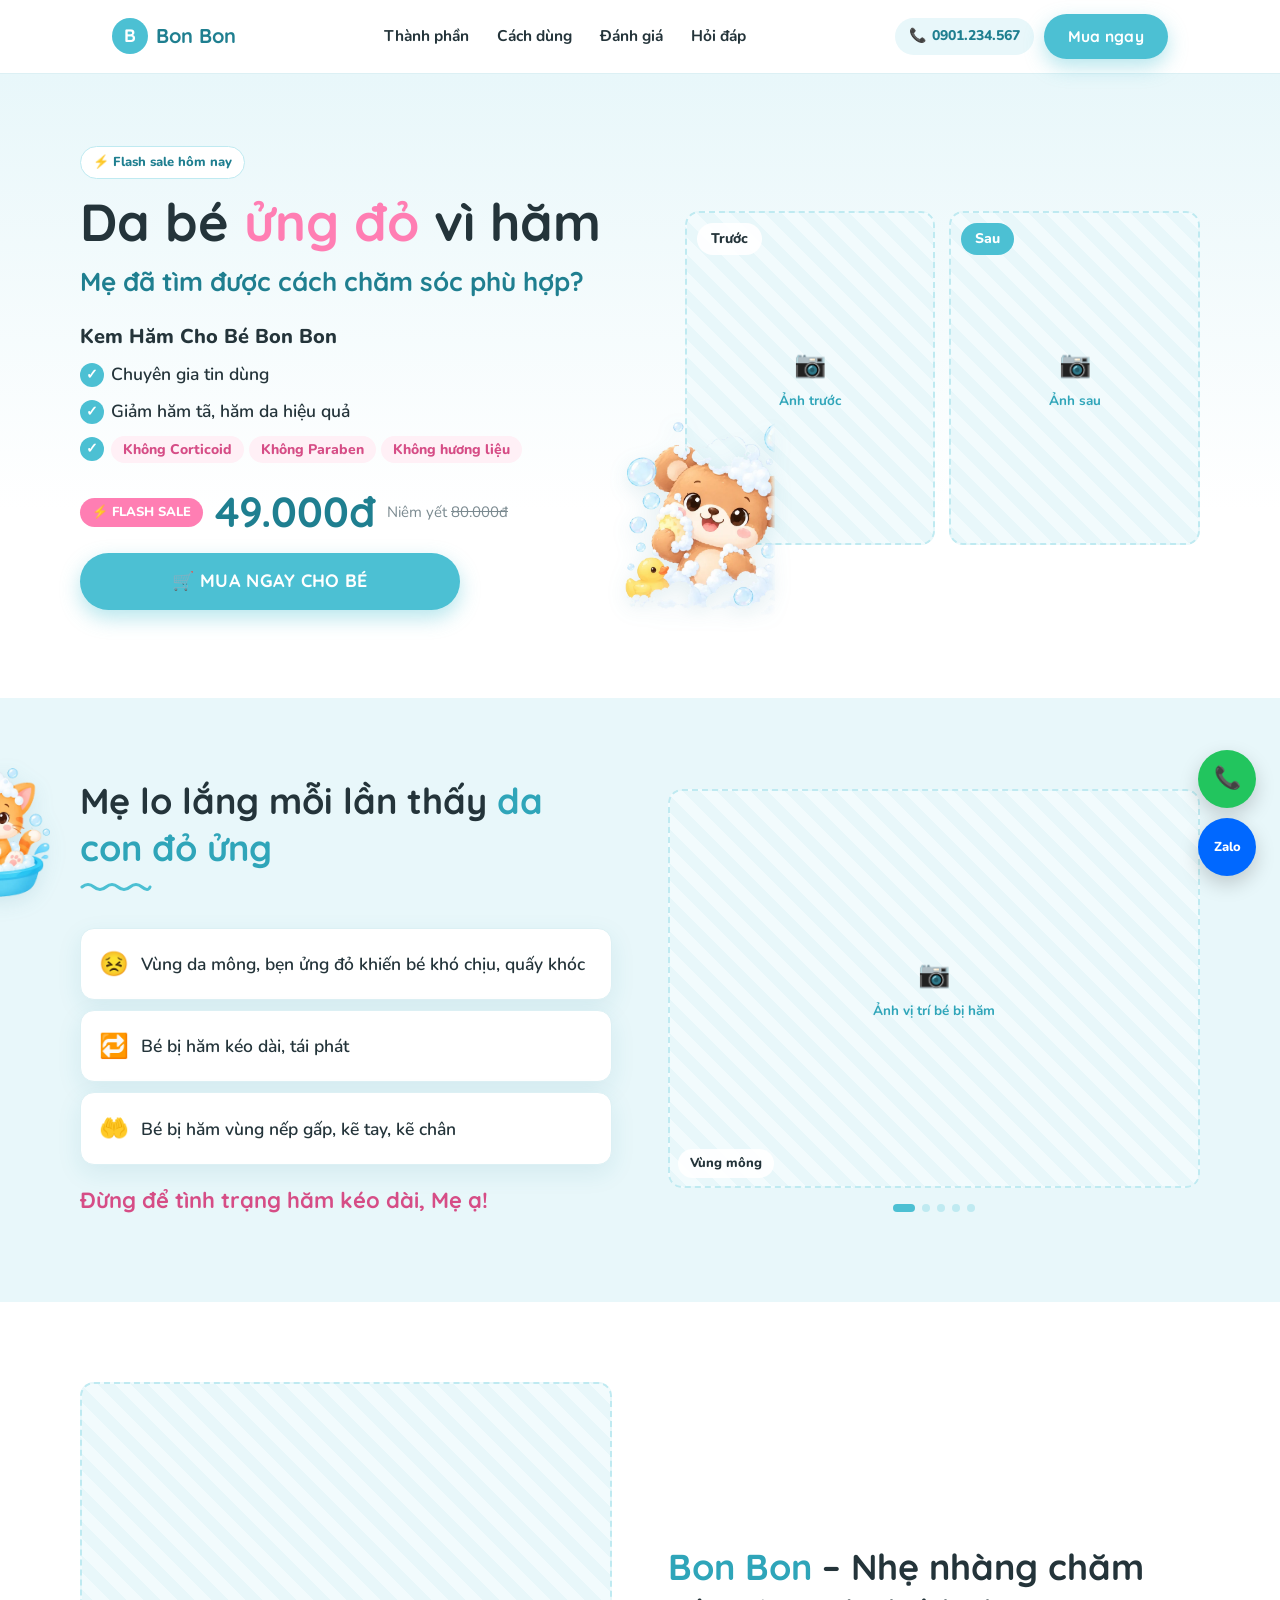
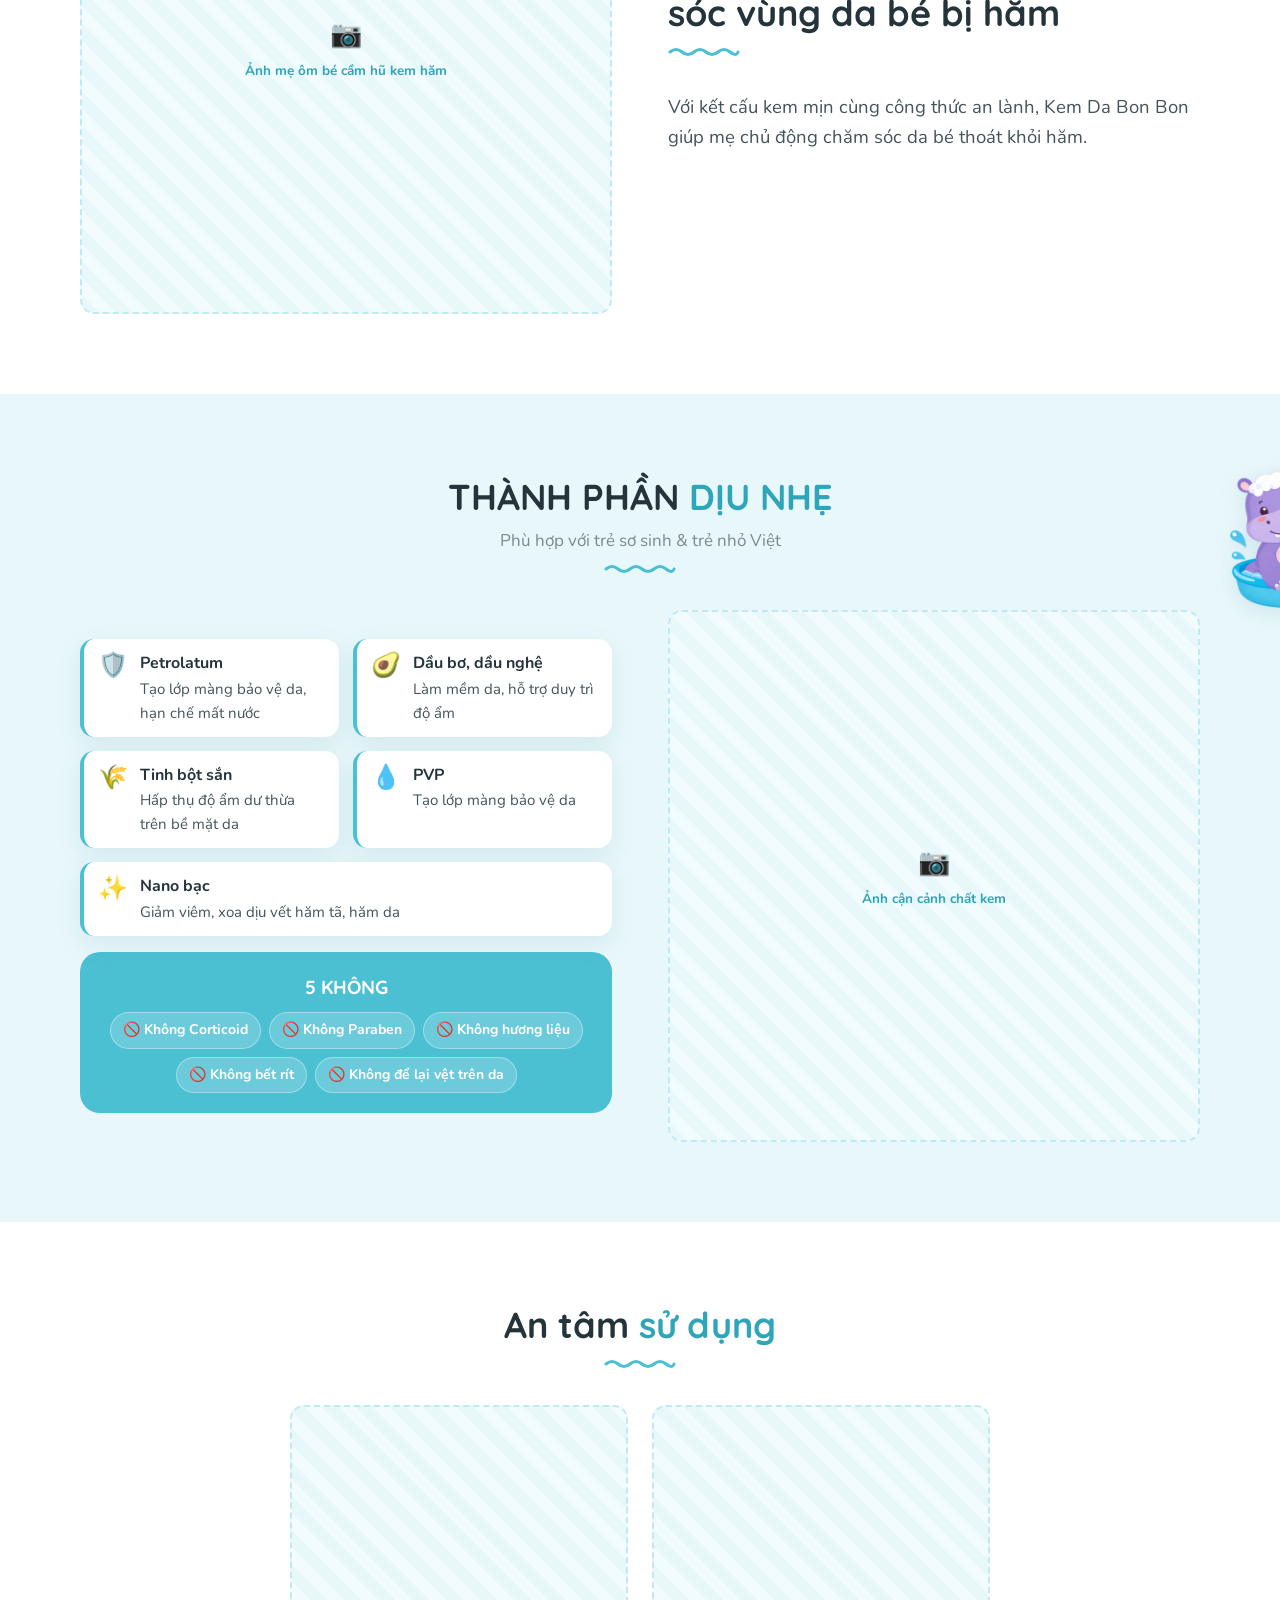
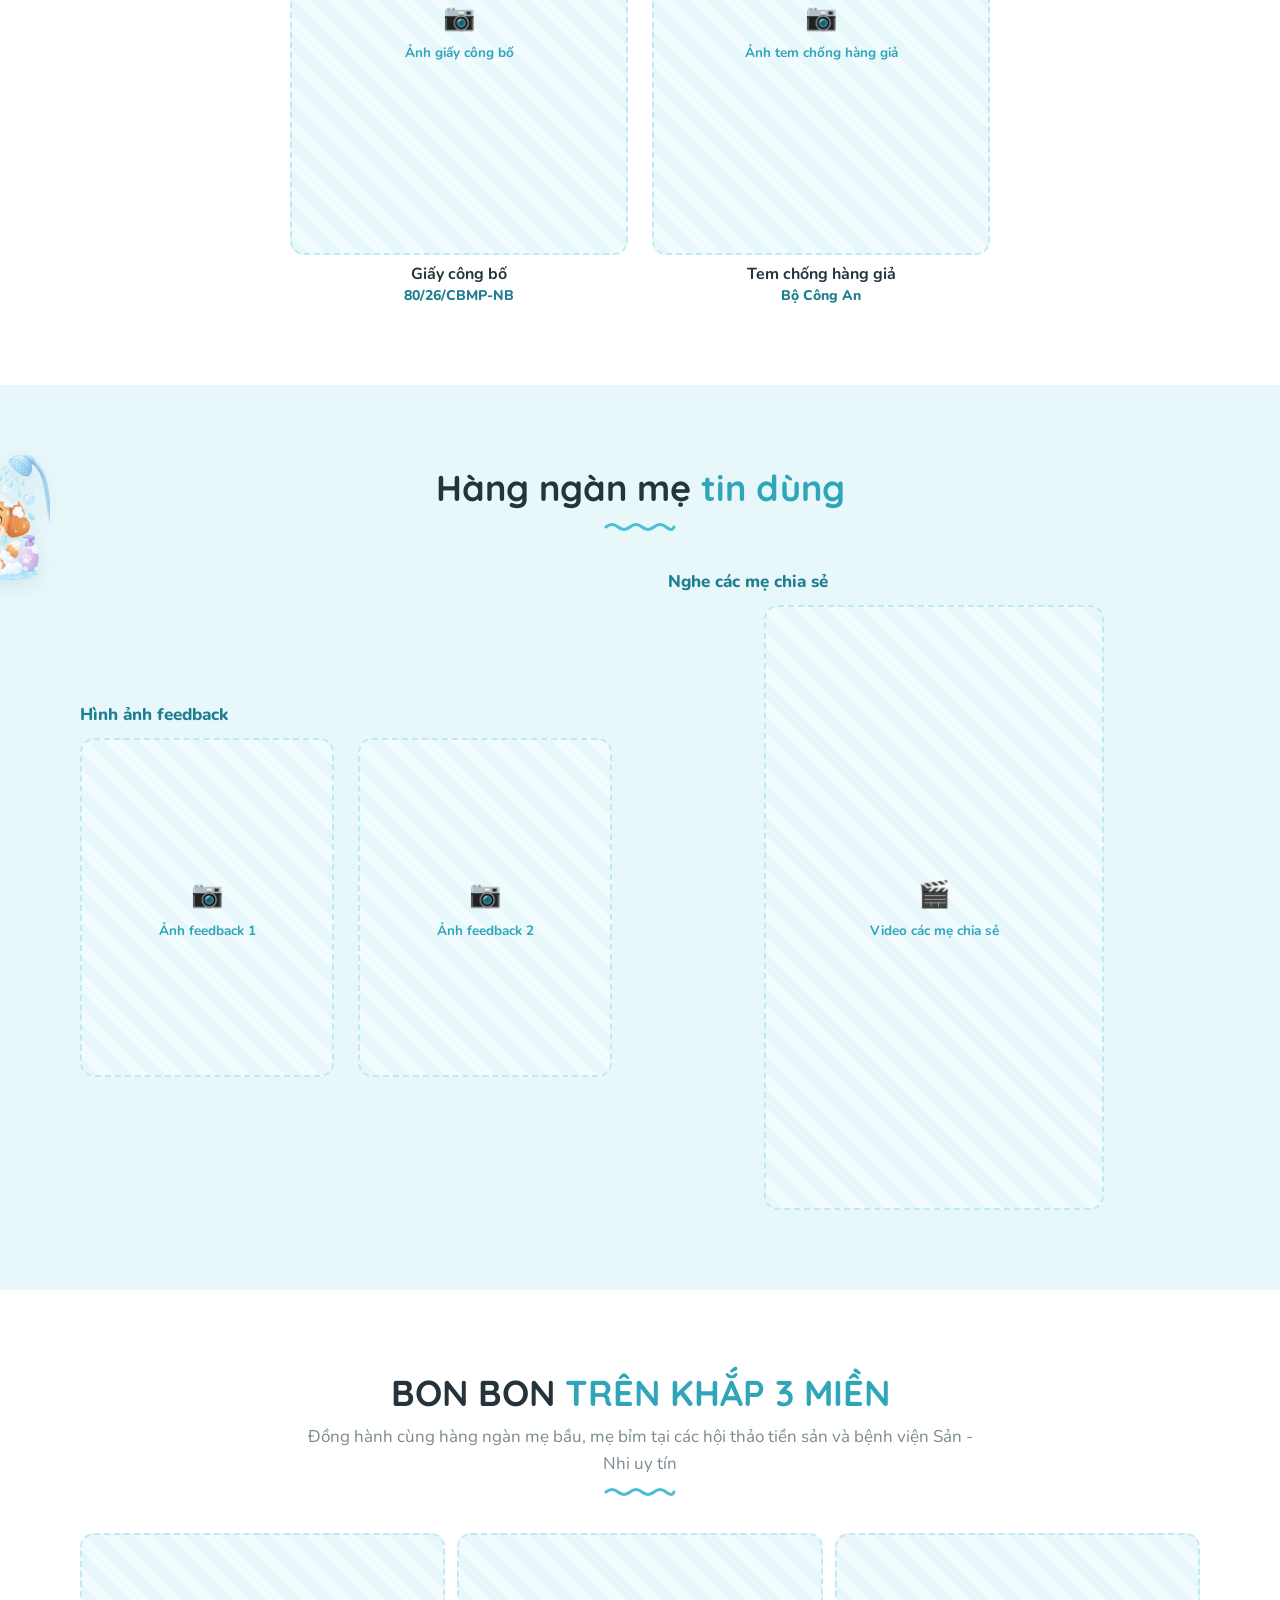
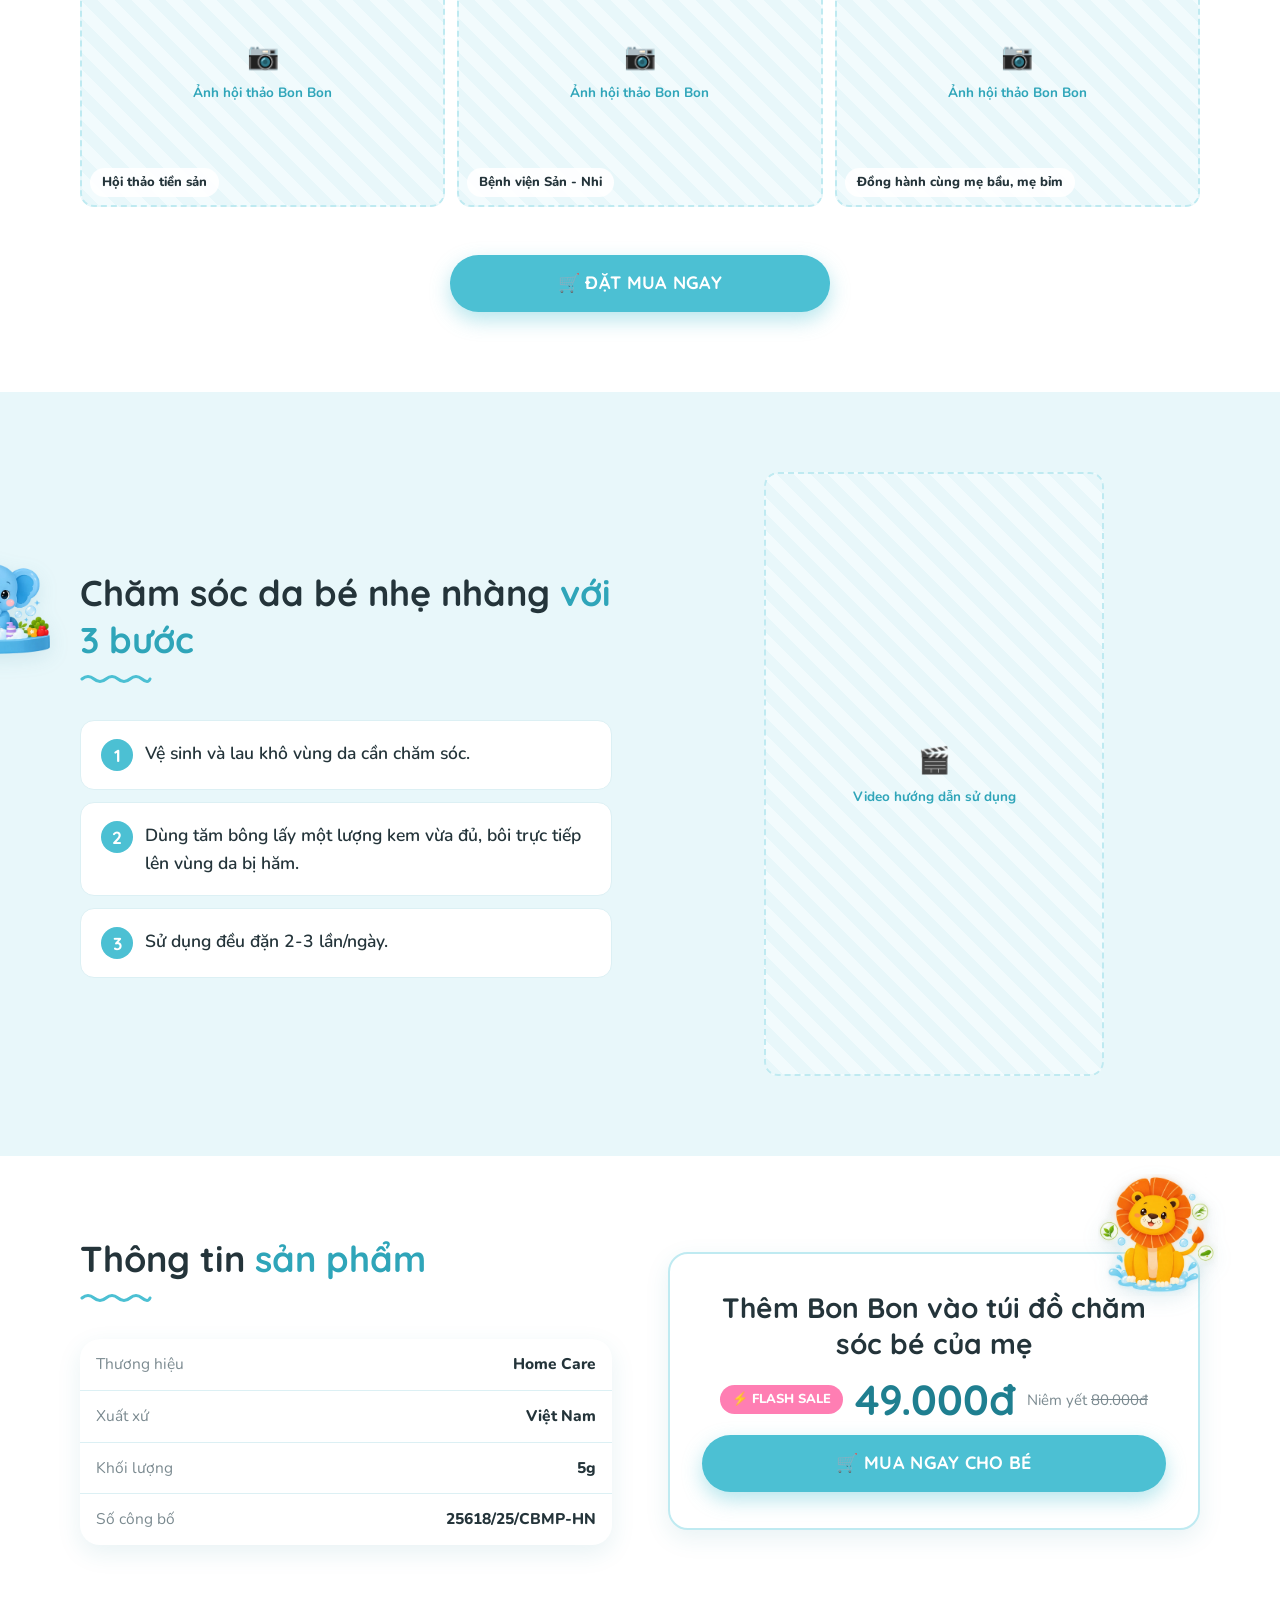
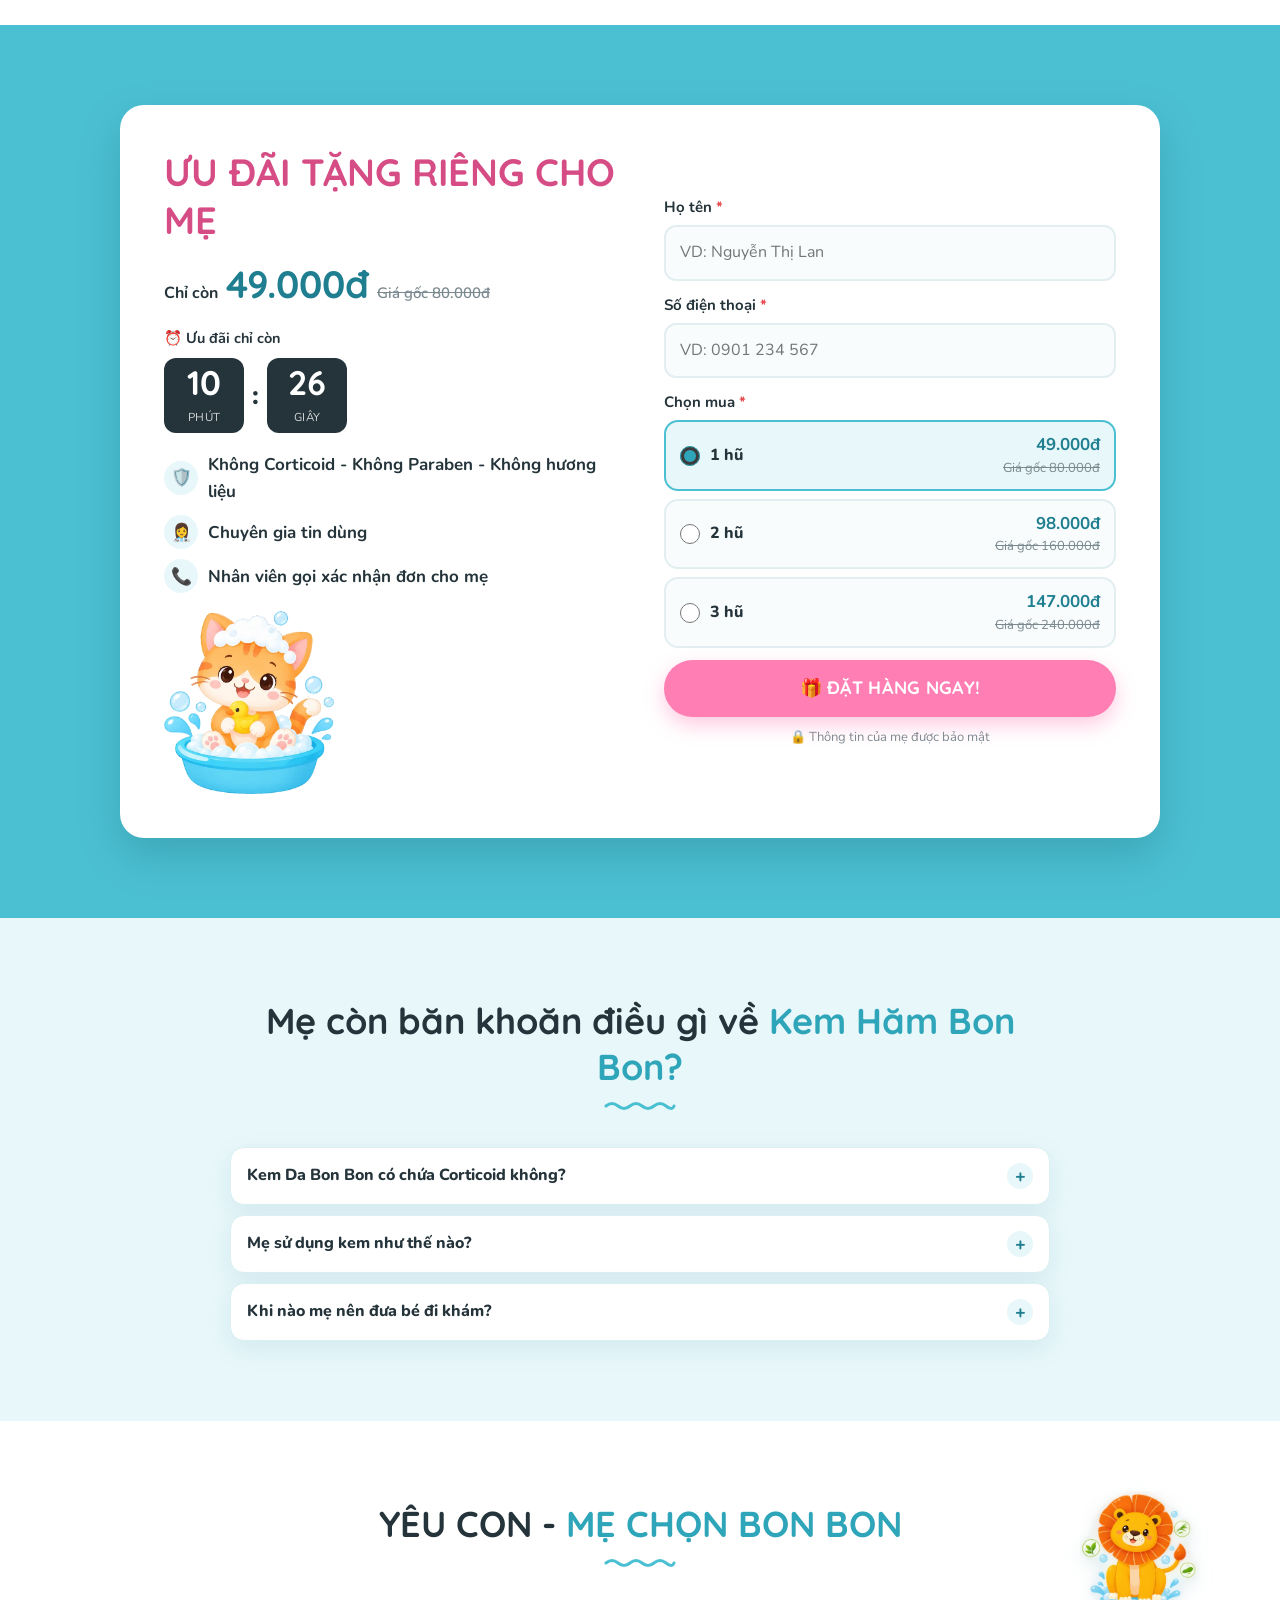
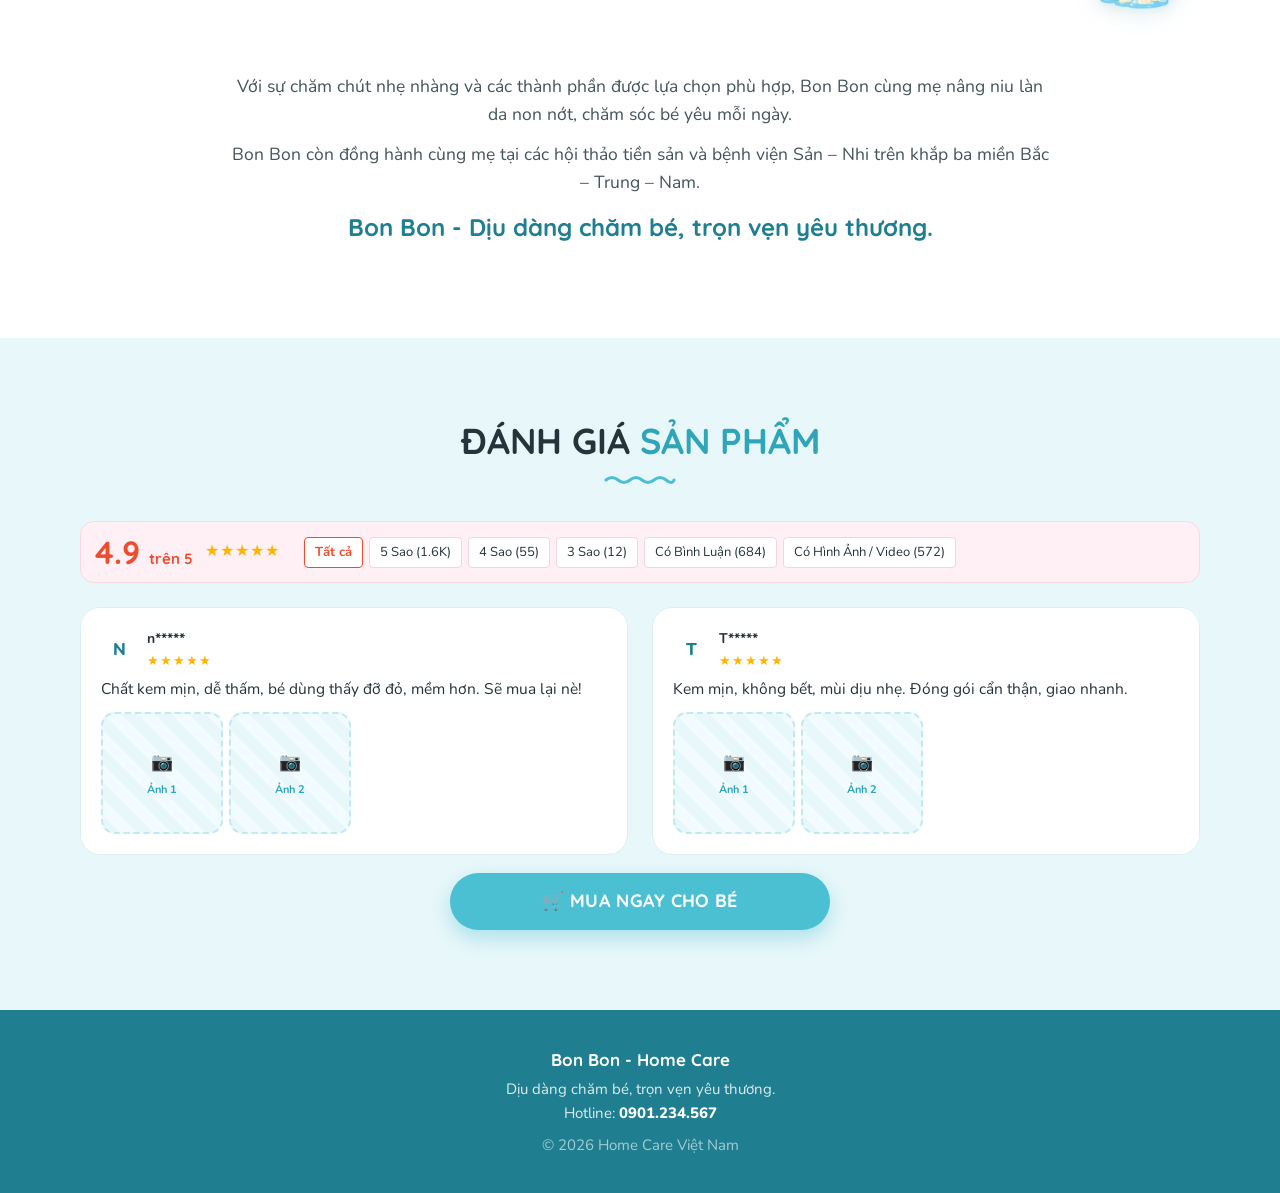
==== commit a01b6ba1: "Thêm bố cục PC và section form "Ưu đãi tặng riêng cho mẹ" - PC (>= 960px): bố cục 2 cột tràn rộng ch" ====
--- a/index.html
+++ b/index.html
@@ -21,9 +21,16 @@
         hotline: '0901234567',
         hotlineDisplay: '0901.234.567',
         zalo: '0901234567',
+        productName: 'Kem Hăm Cho Bé Bon Bon 5g',
         price: 49000,
         listPrice: 80000,
-        productName: 'Kem Hăm Cho Bé Bon Bon 5g',
+        // Các gói trong form "Ưu đãi tặng riêng cho mẹ"
+        packages: [
+            { qty: 1, price: 49000,  listPrice: 80000 },
+            { qty: 2, price: 98000,  listPrice: 160000 },
+            { qty: 3, price: 147000, listPrice: 240000 }
+        ],
+        offerMinutes: 10.5,   // Đồng hồ "Chỉ còn 10 phút 30 giây" (tự chạy lại khi hết giờ)
         // URL Web App Google Apps Script (xem google-apps-script/Code.gs + README). Trống = chế độ demo.
         sheetEndpoint: '',
         facebookPixelId: '',
@@ -108,7 +115,7 @@
 
 <style>
 /* ============================================
-   NỀN TẢNG — MOBILE FIRST
+   NỀN TẢNG — MOBILE FIRST, CÓ BỐ CỤC RIÊNG CHO PC
    ============================================ */
 :root {
     --primary: #4cc0d3;
@@ -117,6 +124,7 @@
     --primary-light: #bfeaf1;
     --primary-soft: #e8f7fa;
     --pink: #ff7eb3;
+    --pink-deep: #d64d86;
     --pink-soft: #fff0f6;
     --dark: #24343a;
     --text: #44545a;
@@ -132,7 +140,7 @@
     --sticky-h: 68px;
 }
 *, *::before, *::after { box-sizing: border-box; margin: 0; padding: 0; }
-html { scroll-behavior: smooth; -webkit-text-size-adjust: 100%; }
+html { scroll-behavior: smooth; -webkit-text-size-adjust: 100%; scroll-padding-top: 64px; }
 body {
     font-family: var(--font-body);
     font-size: 16px;
@@ -146,7 +154,7 @@
 button { font: inherit; cursor: pointer; border: none; background: none; color: inherit; }
 strong { color: var(--dark); }
 
-/* Trang dạng cột điện thoại; trên máy tính hiển thị ở giữa */
+/* Điện thoại / máy tính bảng: cột 480px ở giữa */
 .page {
     max-width: var(--page);
     margin: 0 auto;
@@ -156,9 +164,13 @@
     padding-bottom: calc(var(--sticky-h) + env(safe-area-inset-bottom));
     position: relative;
 }
-@media (min-width: 520px) {
+@media (min-width: 520px) and (max-width: 959px) {
     .page { box-shadow: 0 0 60px rgba(31,127,144,0.15); }
 }
+.container { position: relative; }
+.split { display: grid; gap: 18px; }
+.split > * { min-width: 0; }
+.hero-visual { display: none; }
 
 .sec { padding: 36px 18px; position: relative; }
 .sec.tint { background: var(--primary-soft); }
@@ -180,13 +192,16 @@
     margin: 10px auto 0;
     background: url("data:image/svg+xml,%3Csvg xmlns='http://www.w3.org/2000/svg' width='72' height='10' viewBox='0 0 72 10'%3E%3Cpath d='M2 5 Q8 0 14 5 T26 5 T38 5 T50 5 T62 5 T70 5' stroke='%234cc0d3' stroke-width='3' fill='none' stroke-linecap='round'/%3E%3C/svg%3E") no-repeat center;
 }
+.sec-head.left { padding: 0; }
 .mascot {
     position: absolute;
-    width: 74px; height: auto;
+    width: 60px; height: auto;
     pointer-events: none;
     animation: bob 5s ease-in-out infinite;
     filter: drop-shadow(0 6px 10px rgba(31,127,144,0.12));
 }
+.mascot.l { left: -6px; top: -6px; }
+.mascot.r { right: -6px; top: -6px; }
 @keyframes bob { 0%,100% { transform: translateY(0) rotate(-3deg); } 50% { transform: translateY(-7px) rotate(3deg); } }
 
 /* ============================================
@@ -224,6 +239,8 @@
     0%,100% { box-shadow: 0 8px 20px rgba(76,192,211,.40), 0 0 0 0 rgba(76,192,211,.45); }
     50% { box-shadow: 0 8px 20px rgba(76,192,211,.40), 0 0 0 10px rgba(76,192,211,0); }
 }
+.btn.pink { background: var(--pink); box-shadow: 0 8px 20px rgba(255,126,179,.40); }
+.btn.pink:hover { background: #f0629f; }
 
 /* Giá flash sale */
 .price-box {
@@ -241,7 +258,6 @@
 }
 .price-now { font-family: var(--font-heading); font-weight: 700; font-size: 32px; color: var(--primary-deep); line-height: 1; }
 .price-old { font-size: 15px; color: var(--muted); }
-.price-old s { color: var(--muted); }
 
 /* ============================================
    KHUNG ẢNH / VIDEO (tự điền từ cấu hình)
@@ -295,7 +311,7 @@
 }
 
 /* Slider vuốt ngang */
-.slider { position: relative; }
+.slider { position: relative; min-width: 0; }
 .slides {
     display: flex; gap: 12px;
     overflow-x: auto;
@@ -315,20 +331,22 @@
    ============================================ */
 .topbar {
     position: sticky; top: 0; z-index: 50;
-    display: flex; align-items: center; justify-content: space-between;
-    padding: 10px 16px;
     background: rgba(255,255,255,.96);
     backdrop-filter: blur(10px);
     border-bottom: 1px solid var(--line);
 }
+.topbar-inner { display: flex; align-items: center; justify-content: space-between; gap: 12px; padding: 10px 16px; }
 .brand { display: flex; align-items: center; gap: 8px; font-family: var(--font-heading); font-weight: 700; color: var(--primary-deep); font-size: 17px; }
 .brand-dot { width: 30px; height: 30px; border-radius: 50%; background: var(--primary); color: #fff; display: flex; align-items: center; justify-content: center; font-size: 15px; }
+.topnav { display: none; }
+.topbar-actions { display: flex; align-items: center; gap: 10px; }
 .topbar-call {
     display: inline-flex; align-items: center; gap: 6px;
     background: var(--primary-soft); color: var(--primary-deep);
     font-weight: 800; font-size: 14px;
     padding: 7px 14px; border-radius: 30px;
 }
+.topbar-buy { display: none; }
 
 /* ============================================
    1. HERO
@@ -365,14 +383,14 @@
     margin-top: 1px;
 }
 .no-list { display: flex; flex-wrap: wrap; gap: 5px; }
-.no-list span { background: var(--pink-soft); color: #d64d86; font-size: 12.5px; font-weight: 800; padding: 2px 8px; border-radius: 20px; }
+.no-list span { background: var(--pink-soft); color: var(--pink-deep); font-size: 12.5px; font-weight: 800; padding: 2px 8px; border-radius: 20px; }
 .ba { display: grid; gap: 6px; }
 .ba .media .caption { top: 8px; bottom: auto; left: 8px; font-size: 12px; padding: 3px 10px; }
 .ba .media.after .caption { background: var(--primary); color: #fff; }
-.hero .mascot { width: 72px; right: 10px; top: 14px; }
+.hero-mascot { position: absolute; width: 72px; right: 10px; top: 14px; animation: bob 5s ease-in-out infinite; filter: drop-shadow(0 6px 10px rgba(31,127,144,0.12)); }
 
 /* ============================================
-   2. NỖI LO
+   NỘI DUNG CÁC SECTION
    ============================================ */
 .pain-list { list-style: none; display: grid; gap: 10px; margin-bottom: 18px; }
 .pain-list li {
@@ -388,18 +406,11 @@
 .alert-line {
     text-align: center;
     font-family: var(--font-heading); font-weight: 700;
-    font-size: 19px; color: #d64d86;
-    margin: 4px 0 18px;
-}
-
-/* ============================================
-   3. GIẢI PHÁP
-   ============================================ */
-.lead { font-size: 16.5px; text-align: center; margin-bottom: 18px; }
-
-/* ============================================
-   4. THÀNH PHẦN
-   ============================================ */
+    font-size: 19px; color: var(--pink-deep);
+    margin: 4px 0 4px;
+}
+.lead { font-size: 16.5px; text-align: center; }
+
 .ingr { display: grid; gap: 10px; margin-bottom: 16px; }
 .ingr-item {
     display: flex; gap: 12px; align-items: flex-start;
@@ -412,13 +423,7 @@
 .ingr-icon { font-size: 24px; flex-shrink: 0; line-height: 1.2; }
 .ingr-item b { display: block; color: var(--dark); font-size: 16px; }
 .ingr-item p { font-size: 15px; }
-.five-no {
-    background: var(--primary);
-    color: var(--white);
-    border-radius: var(--radius);
-    padding: 16px;
-    margin-bottom: 16px;
-}
+.five-no { background: var(--primary); color: var(--white); border-radius: var(--radius); padding: 16px; }
 .five-no h3 { font-family: var(--font-heading); font-size: 19px; margin-bottom: 10px; text-align: center; }
 .five-no-grid { display: flex; flex-wrap: wrap; justify-content: center; gap: 8px; }
 .five-no-grid span {
@@ -428,24 +433,13 @@
     font-size: 14px; font-weight: 700;
 }
 
-/* ============================================
-   5. AN TÂM
-   ============================================ */
 .duo { display: grid; grid-template-columns: 1fr 1fr; gap: 12px; }
 .duo figcaption { text-align: center; font-size: 14px; font-weight: 700; color: var(--dark); margin-top: 8px; line-height: 1.4; }
 .duo figcaption small { display: block; color: var(--primary-deep); font-weight: 800; font-size: 14px; }
-
-/* ============================================
-   6. FEEDBACK + VIDEO
-   ============================================ */
 .label-line { text-align: center; font-weight: 800; color: var(--primary-deep); margin: 0 0 10px; font-size: 15.5px; }
-.label-line.mt { margin-top: 22px; }
-.video-wrap { max-width: 300px; margin: 0 auto; }
-
-/* ============================================
-   8. 3 BƯỚC
-   ============================================ */
-.steps { list-style: none; display: grid; gap: 12px; margin-bottom: 18px; counter-reset: s; }
+.video-wrap { max-width: 300px; margin: 0 auto; width: 100%; }
+
+.steps { list-style: none; display: grid; gap: 12px; counter-reset: s; }
 .steps li {
     display: flex; gap: 12px; align-items: flex-start;
     background: var(--white); border: 1px solid var(--line);
@@ -460,9 +454,6 @@
     display: flex; align-items: center; justify-content: center;
 }
 
-/* ============================================
-   9. THÔNG TIN SẢN PHẨM + CTA
-   ============================================ */
 .spec { background: var(--white); border-radius: var(--radius); box-shadow: var(--shadow); overflow: hidden; }
 .spec div { display: flex; justify-content: space-between; gap: 12px; padding: 13px 16px; font-size: 15.5px; border-bottom: 1px solid var(--line); }
 .spec div:last-child { border-bottom: none; }
@@ -476,13 +467,98 @@
     text-align: center;
     box-shadow: var(--shadow);
     position: relative;
-    margin-top: 72px;
-}
-.cta-card .mascot { width: 84px; top: -58px; right: 10px; }
+    margin-top: 54px;
+}
+.cta-card .mascot { width: 84px; top: -58px; right: 10px; left: auto; }
 .cta-card .sec-title { font-size: 22px; padding-right: 40px; }
 
 /* ============================================
-   10. FAQ
+   FORM ƯU ĐÃI TẶNG RIÊNG CHO MẸ
+   ============================================ */
+.order-sec { background: var(--primary); padding: 36px 18px; position: relative; }
+.order-card {
+    background: var(--white);
+    border-radius: 24px;
+    padding: 24px 18px 20px;
+    box-shadow: 0 18px 40px rgba(20,90,104,.25);
+    position: relative;
+}
+.offer { text-align: center; }
+.offer-title {
+    font-family: var(--font-heading); font-weight: 700;
+    font-size: 25px; line-height: 1.25;
+    color: var(--pink-deep);
+    text-transform: uppercase;
+}
+.offer-price { margin: 10px 0 4px; font-size: 16px; color: var(--dark); font-weight: 700; }
+.offer-price b { font-family: var(--font-heading); font-size: 30px; color: var(--primary-deep); margin: 0 4px; }
+.offer-price s { color: var(--muted); font-weight: 600; font-size: 15px; }
+.countdown-wrap { margin: 12px 0 18px; }
+.countdown-label { font-size: 14.5px; font-weight: 700; color: var(--dark); margin-bottom: 8px; }
+.countdown { display: flex; justify-content: center; align-items: center; gap: 8px; }
+.countdown .unit {
+    background: var(--dark); color: #fff;
+    border-radius: 12px;
+    min-width: 66px;
+    padding: 6px 8px 4px;
+    text-align: center;
+}
+.countdown .unit b { display: block; font-family: var(--font-heading); font-size: 28px; line-height: 1.1; }
+.countdown .unit span { font-size: 11.5px; opacity: .8; text-transform: uppercase; letter-spacing: .5px; }
+.countdown .colon { font-size: 26px; font-weight: 800; color: var(--dark); }
+.offer-perks { display: none; }
+.offer-mascot { display: none; }
+
+.field { margin-bottom: 12px; text-align: left; }
+.field > label, .field-label { display: block; font-weight: 700; font-size: 15px; color: var(--dark); margin-bottom: 6px; }
+.field label i { color: #e5484d; font-style: normal; }
+.input {
+    width: 100%;
+    font: inherit; font-size: 16px;
+    padding: 13px 14px;
+    border: 2px solid #e3eef1;
+    border-radius: 12px;
+    background: #f8fcfd;
+    color: var(--dark);
+    transition: border-color .2s ease, background .2s ease;
+}
+.input:focus { outline: none; border-color: var(--primary); background: #fff; }
+.input.error { border-color: #e5484d; }
+.err { display: none; color: #e5484d; font-size: 13px; margin-top: 4px; }
+.err.show { display: block; }
+.packs { display: grid; gap: 8px; }
+.pack {
+    display: flex; align-items: center; gap: 10px;
+    padding: 12px 14px;
+    border: 2px solid #e3eef1;
+    border-radius: 14px;
+    background: #f8fcfd;
+    cursor: pointer;
+    transition: border-color .2s ease, background .2s ease;
+}
+.pack input { width: 20px; height: 20px; accent-color: var(--primary-dark); flex-shrink: 0; }
+.pack .pack-name { font-weight: 800; color: var(--dark); font-size: 16px; }
+.pack .pack-price { margin-left: auto; text-align: right; line-height: 1.25; }
+.pack .pack-price b { display: block; color: var(--primary-deep); font-size: 17px; }
+.pack .pack-price s { color: var(--muted); font-size: 13px; }
+.pack:has(input:checked) { border-color: var(--primary); background: var(--primary-soft); }
+.pack.on { border-color: var(--primary); background: var(--primary-soft); }
+.hp { position: absolute !important; left: -9999px !important; width: 1px; height: 1px; overflow: hidden; }
+.form-alert { display: none; margin-top: 10px; padding: 10px 12px; border-radius: 12px; background: #fff0f0; color: #c93a3f; font-size: 14px; }
+.form-alert.show { display: block; }
+.form-alert a { font-weight: 800; text-decoration: underline; }
+.secure { text-align: center; font-size: 13px; color: var(--muted); margin-top: 10px; }
+.spinner { display: inline-block; width: 18px; height: 18px; border: 3px solid rgba(255,255,255,.4); border-top-color: #fff; border-radius: 50%; animation: spin .8s linear infinite; }
+@keyframes spin { to { transform: rotate(360deg); } }
+.success { display: none; text-align: center; padding: 6px 0; }
+.success.show { display: block; }
+.success img { width: 140px; margin: 0 auto 6px; }
+.success h3 { font-family: var(--font-heading); font-size: 22px; color: var(--primary-deep); margin-bottom: 6px; }
+.success p { font-size: 15.5px; margin-bottom: 12px; }
+.success .summary { text-align: left; background: var(--primary-soft); border-radius: 12px; padding: 12px 14px; font-size: 14.5px; line-height: 1.8; margin-bottom: 14px; }
+
+/* ============================================
+   FAQ, CÂU CHUYỆN, ĐÁNH GIÁ
    ============================================ */
 .faq { display: grid; gap: 10px; }
 .faq details {
@@ -511,9 +587,6 @@
 .faq details[open] summary::after { transform: rotate(45deg); background: var(--primary); color: #fff; }
 .faq details p { padding: 0 16px 16px; font-size: 15.5px; }
 
-/* ============================================
-   11. CÂU CHUYỆN THƯƠNG HIỆU
-   ============================================ */
 .story p { font-size: 16px; margin-bottom: 12px; }
 .story .tagline {
     text-align: center;
@@ -522,9 +595,6 @@
     margin-top: 6px;
 }
 
-/* ============================================
-   12. ĐÁNH GIÁ
-   ============================================ */
 .rating-box {
     background: var(--pink-soft);
     border: 1px solid #ffd6e6;
@@ -537,11 +607,9 @@
 .rating-num small { font-size: 15px; }
 .stars { color: #ffb400; letter-spacing: 1px; font-size: 16px; }
 .chips { display: flex; flex-wrap: wrap; gap: 6px; }
-.chips span {
-    background: var(--white); border: 1px solid #f1d6df;
-    font-size: 13px; padding: 4px 10px; border-radius: 4px; color: var(--dark);
-}
+.chips span { background: var(--white); border: 1px solid #f1d6df; font-size: 13px; padding: 4px 10px; border-radius: 4px; color: var(--dark); }
 .chips span.on { border-color: #ee4d2d; color: #ee4d2d; font-weight: 700; }
+.reviews-list { display: grid; }
 .review { padding: 14px 0; border-bottom: 1px solid var(--line); }
 .review-head { display: flex; gap: 10px; align-items: center; margin-bottom: 6px; }
 .avatar { width: 36px; height: 36px; border-radius: 50%; background: var(--white); display: flex; align-items: center; justify-content: center; font-weight: 800; color: var(--primary-deep); }
@@ -551,15 +619,12 @@
 .review-imgs .placeholder span { font-size: 18px; }
 .review-imgs .placeholder { font-size: 11px; }
 
-/* ============================================
-   FOOTER
-   ============================================ */
 .footer { background: var(--primary-deep); color: rgba(255,255,255,.85); text-align: center; padding: 26px 18px; font-size: 14px; }
 .footer b { color: #fff; font-family: var(--font-heading); font-size: 17px; display: block; margin-bottom: 4px; }
 .footer a { color: #fff; font-weight: 800; }
 
 /* ============================================
-   THANH MUA HÀNG DÍNH DƯỚI + NÚT GỌI
+   THANH MUA DÍNH DƯỚI + NÚT GỌI (mobile)
    ============================================ */
 .sticky-buy {
     position: fixed; z-index: 60;
@@ -609,85 +674,124 @@
 .toast-text b { color: var(--primary-deep); }
 .toast-text small { display: block; color: var(--muted); font-size: 12px; }
 
-/* ============================================
-   FORM ĐẶT HÀNG (bottom sheet)
-   ============================================ */
-.sheet-backdrop {
-    position: fixed; inset: 0; z-index: 90;
-    background: rgba(20,40,46,.5);
-    opacity: 0; visibility: hidden;
-    transition: opacity .25s ease, visibility .25s ease;
-}
-.sheet {
-    position: fixed; z-index: 100;
-    left: 50%; bottom: 0;
-    width: 100%; max-width: var(--page);
-    max-height: 92vh;
-    overflow-y: auto;
-    transform: translate(-50%, 105%);
-    visibility: hidden;
-    background: var(--white);
-    border-radius: 24px 24px 0 0;
-    padding: 10px 18px calc(20px + env(safe-area-inset-bottom));
-    transition: transform .35s cubic-bezier(.2,.9,.3,1), visibility .35s;
-}
-body.sheet-open { overflow: hidden; }
-body.sheet-open .sheet-backdrop { opacity: 1; visibility: visible; }
-body.sheet-open .sheet { transform: translate(-50%, 0); visibility: visible; }
-.sheet-grip { width: 44px; height: 5px; border-radius: 5px; background: #d7e6ea; margin: 0 auto 10px; }
-.sheet-close { position: absolute; top: 12px; right: 14px; width: 34px; height: 34px; border-radius: 50%; background: var(--primary-soft); color: var(--primary-deep); font-size: 16px; font-weight: 800; }
-.sheet h2 { font-family: var(--font-heading); font-size: 21px; color: var(--dark); text-align: center; margin-bottom: 4px; padding: 0 30px; }
-.sheet .sheet-sub { text-align: center; font-size: 14px; color: var(--muted); margin-bottom: 14px; }
-.order-product {
-    display: flex; align-items: center; gap: 12px;
-    background: var(--primary-soft); border-radius: var(--radius-sm);
-    padding: 10px 12px; margin-bottom: 14px;
-}
-.order-product img { width: 56px; height: 56px; object-fit: contain; }
-.order-product b { display: block; color: var(--dark); font-size: 15px; line-height: 1.3; }
-.order-product .p { color: var(--primary-deep); font-weight: 800; }
-.order-product .p s { color: var(--muted); font-weight: 400; font-size: 13px; margin-left: 6px; }
-.field { margin-bottom: 12px; }
-.field label, .qty-label { display: block; font-weight: 700; font-size: 14.5px; color: var(--dark); margin-bottom: 5px; }
-.field label i { color: #e5484d; font-style: normal; }
-.input {
-    width: 100%;
-    font: inherit; font-size: 16px;
-    padding: 13px 14px;
-    border: 2px solid #e3eef1;
-    border-radius: 12px;
-    background: #f8fcfd;
-    color: var(--dark);
-    transition: border-color .2s ease, background .2s ease;
-}
-.input:focus { outline: none; border-color: var(--primary); background: #fff; }
-.input.error { border-color: #e5484d; }
-.err { display: none; color: #e5484d; font-size: 13px; margin-top: 4px; }
-.err.show { display: block; }
-.qty-row { display: flex; align-items: flex-end; justify-content: space-between; gap: 12px; margin-bottom: 14px; }
-.qty { display: flex; align-items: center; border: 2px solid #e3eef1; border-radius: 12px; overflow: hidden; }
-.qty button { width: 44px; height: 44px; font-size: 22px; font-weight: 800; color: var(--primary-deep); background: var(--primary-soft); }
-.qty input { width: 52px; height: 44px; text-align: center; border: none; font: inherit; font-weight: 800; font-size: 17px; color: var(--dark); -moz-appearance: textfield; }
-.qty input::-webkit-outer-spin-button, .qty input::-webkit-inner-spin-button { -webkit-appearance: none; }
-.total { text-align: right; font-size: 14px; color: var(--muted); }
-.total b { display: block; color: var(--primary-deep); font-size: 22px; font-family: var(--font-heading); }
-.hp { position: absolute !important; left: -9999px !important; width: 1px; height: 1px; overflow: hidden; }
-.form-alert { display: none; margin-top: 10px; padding: 10px 12px; border-radius: 12px; background: #fff0f0; color: #c93a3f; font-size: 14px; }
-.form-alert.show { display: block; }
-.form-alert a { font-weight: 800; text-decoration: underline; }
-.secure { text-align: center; font-size: 13px; color: var(--muted); margin-top: 10px; }
-.spinner { display: inline-block; width: 18px; height: 18px; border: 3px solid rgba(255,255,255,.4); border-top-color: #fff; border-radius: 50%; animation: spin .8s linear infinite; }
-@keyframes spin { to { transform: rotate(360deg); } }
-.success { display: none; text-align: center; padding: 10px 0 6px; }
-.success.show { display: block; }
-.success img { width: 140px; margin: 0 auto 6px; }
-.success h3 { font-family: var(--font-heading); font-size: 22px; color: var(--primary-deep); margin-bottom: 6px; }
-.success p { font-size: 15.5px; margin-bottom: 12px; }
-.success .summary { text-align: left; background: var(--primary-soft); border-radius: 12px; padding: 12px 14px; font-size: 14.5px; line-height: 1.8; margin-bottom: 14px; }
-
 /* Hiện dần khi cuộn */
 .js .reveal { opacity: 0; transform: translateY(24px); transition: opacity .6s ease, transform .6s ease; }
 .js .reveal.in { opacity: 1; transform: none; }
+
+/* ============================================
+   MÁY TÍNH (≥ 960px): BỐ CỤC 2 CỘT, TRÀN RỘNG
+   ============================================ */
+@media (min-width: 960px) {
+    body { background: var(--white); font-size: 17px; }
+    .page { max-width: none; padding-bottom: 0; overflow: visible; }
+    .container { max-width: 1120px; margin: 0 auto; }
+    .sec { padding: 80px 32px; }
+    .sec-head { padding: 0; margin-bottom: 36px; }
+    .sec-head.left-pc .sec-title, .sec-head.left-pc .sec-sub { text-align: left; }
+    .sec-head.left-pc::after { margin-left: 0; }
+    .sec-title { font-size: 36px; }
+    .sec-sub { font-size: 17px; max-width: 680px; margin-left: auto; margin-right: auto; }
+    .sec-head.left-pc .sec-sub { margin-left: 0; }
+    .mascot { width: 120px; }
+    .mascot.l { left: -150px; top: -10px; }
+    .mascot.r { right: -150px; top: -10px; }
+    .split { grid-template-columns: 1fr 1fr; gap: 56px; align-items: center; }
+    .split.flip > :first-child { order: 2; }
+
+    /* Header có menu + nút mua */
+    .topbar-inner { max-width: 1120px; margin: 0 auto; padding: 14px 32px; }
+    .brand { font-size: 20px; }
+    .brand-dot { width: 36px; height: 36px; font-size: 18px; }
+    .topnav { display: flex; gap: 28px; font-weight: 700; color: var(--dark); font-size: 15.5px; }
+    .topnav a:hover { color: var(--primary-dark); }
+    .topbar-buy { display: inline-flex; width: auto; min-height: 44px; padding: 10px 24px; font-size: 15.5px; }
+
+    /* Hero 2 cột: chữ trái, ảnh trước-sau phải */
+    .hero { padding: 72px 32px 88px; }
+    .hero .container { display: grid; grid-template-columns: 1.05fr 1fr; gap: 64px; align-items: center; }
+    .hero-title { font-size: 52px; padding-right: 0; }
+    .hero-q { font-size: 26px; margin: 10px 0 24px; }
+    .hero-grid { display: block; }
+    .hero-product { font-size: 20px; margin-bottom: 12px; }
+    .check-list { gap: 12px; }
+    .check-list li { font-size: 17.5px; }
+    .check-list li::before { width: 24px; height: 24px; font-size: 14px; }
+    .no-list span { font-size: 14px; padding: 4px 12px; }
+    .hero .price-box { justify-content: flex-start; margin: 28px 0 20px; }
+    .hero .btn { max-width: 380px; }
+    .price-now { font-size: 42px; }
+    .ba { grid-template-columns: 1fr 1fr; gap: 14px; }
+    .ba .media .caption { font-size: 14px; padding: 5px 14px; top: 12px; left: 12px; }
+    .hero-visual { position: relative; }
+    .hero-mascot { width: 150px; right: auto; left: -60px; top: auto; bottom: -70px; }
+    .ba-mobile, .hero-mascot-m { display: none !important; }
+    .hero-visual { display: block; }
+
+    .pain-list li { font-size: 17.5px; padding: 16px 18px; }
+    .alert-line { font-size: 22px; text-align: left; }
+    .slides { margin: 0; padding: 0 0 4px; }
+    .slide { flex-basis: 100%; }
+    #seminar .slide { flex-basis: calc((100% - 24px) / 3); }
+    .lead { font-size: 18.5px; text-align: left; }
+
+    .ingr { grid-template-columns: 1fr 1fr; gap: 14px; }
+    .ingr-item:last-child { grid-column: span 2; }
+    .five-no { padding: 20px 24px; }
+
+    .duo { gap: 24px; }
+    .trust-duo { max-width: 700px; margin: 0 auto; }
+    .duo figcaption { font-size: 16px; }
+    .label-line { font-size: 17px; text-align: left; }
+    .video-wrap { max-width: 340px; }
+
+    .steps li { font-size: 17.5px; padding: 18px 20px; }
+
+    .cta-card { margin-top: 0; padding: 36px 32px; }
+    .cta-card .sec-title { font-size: 28px; padding-right: 0; }
+    .cta-card .mascot { width: 120px; top: -80px; right: -20px; }
+
+    /* Form: ưu đãi trái, form phải */
+    .order-sec { padding: 80px 32px; }
+    .order-card { max-width: 1040px; margin: 0 auto; padding: 44px; display: grid; grid-template-columns: 1fr 1fr; gap: 48px; align-items: center; }
+    .offer { text-align: left; }
+    .offer-title { font-size: 38px; }
+    .offer-price b { font-size: 38px; }
+    .countdown { justify-content: flex-start; }
+    .countdown .unit { min-width: 80px; }
+    .countdown .unit b { font-size: 34px; }
+    .offer-perks { display: grid; gap: 10px; list-style: none; margin-top: 4px; }
+    .offer-perks li { display: flex; gap: 10px; align-items: center; font-weight: 700; color: var(--dark); }
+    .offer-perks li span { width: 34px; height: 34px; border-radius: 50%; background: var(--primary-soft); display: flex; align-items: center; justify-content: center; flex-shrink: 0; }
+    .offer-mascot { display: block; width: 170px; margin-top: 18px; animation: bob 5s ease-in-out infinite; }
+
+    .faq-wrap { max-width: 820px; margin: 0 auto; }
+    .story-wrap { max-width: 820px; margin: 0 auto; text-align: center; }
+    .story p { font-size: 17.5px; }
+    .story .tagline { font-size: 24px; }
+
+    .reviews-list { grid-template-columns: 1fr 1fr; gap: 24px; }
+    .review { background: var(--white); border-radius: var(--radius); padding: 20px; border: 1px solid var(--line); }
+    .rating-box { margin-bottom: 24px; display: flex; align-items: center; gap: 24px; }
+    .rating-top { margin-bottom: 0; flex-shrink: 0; }
+    .reviews-cta { max-width: 380px; margin: 28px auto 0; }
+
+    .footer { padding: 36px 32px; font-size: 15px; }
+
+    /* Nút gọi + Zalo nổi góc phải, ẩn thanh mua dưới */
+    .sticky-buy {
+        left: auto; right: 24px; bottom: 24px; transform: none;
+        width: auto; max-width: none;
+        flex-direction: column;
+        background: none; backdrop-filter: none; box-shadow: none; padding: 0;
+    }
+    .sticky-buy .btn { display: none; }
+    .sticky-call, .sticky-zalo { width: 58px; height: 58px; box-shadow: 0 8px 20px rgba(0,0,0,.18); }
+    .toast { left: 24px; right: auto; top: auto; bottom: 24px; transform: translateX(-130%); width: 360px; }
+    .toast.show { transform: translateX(0); }
+}
+@media (min-width: 960px) and (max-width: 1240px) {
+    .mascot.l, .mascot.r { display: none; }
+}
 @media (prefers-reduced-motion: reduce) {
     *, *::before, *::after { animation: none !important; transition: none !important; }
     .js .reveal { opacity: 1; transform: none; }
@@ -700,238 +804,355 @@
 
     <!-- HEADER -->
     <header class="topbar">
-        <a href="#top" class="brand"><span class="brand-dot">B</span> Bon Bon</a>
-        <a href="tel:0901234567" class="topbar-call">📞 <span class="js-hotline">0901.234.567</span></a>
+        <div class="topbar-inner">
+            <a href="#top" class="brand"><span class="brand-dot">B</span> Bon Bon</a>
+            <nav class="topnav" aria-label="Điều hướng">
+                <a href="#ingredients">Thành phần</a>
+                <a href="#howto">Cách dùng</a>
+                <a href="#reviews">Đánh giá</a>
+                <a href="#faq">Hỏi đáp</a>
+            </nav>
+            <div class="topbar-actions">
+                <a href="tel:0901234567" class="topbar-call">📞 <span class="js-hotline">0901.234.567</span></a>
+                <a href="#order" class="btn topbar-buy js-buy">Mua ngay</a>
+            </div>
+        </div>
     </header>
 
     <main id="top">
 
     <!-- 1. HERO: bên trái text, bên phải ảnh trước - sau -->
     <section class="hero">
-        <img src="assets/mascot-bear.webp" alt="" class="mascot" aria-hidden="true">
-        <span class="hero-badge">⚡ Flash sale hôm nay</span>
-        <h1 class="hero-title">Da bé <span class="hl">ửng đỏ</span> vì hăm</h1>
-        <p class="hero-q">Mẹ đã tìm được cách chăm sóc phù hợp?</p>
-
-        <div class="hero-grid">
-            <div>
-                <p class="hero-product">Kem Hăm Cho Bé Bon Bon</p>
-                <ul class="check-list">
-                    <li>Chuyên gia tin dùng</li>
-                    <li>Giảm hăm tã, hăm da hiệu quả</li>
-                    <li><div class="no-list"><span>Không Corticoid</span><span>Không Paraben</span><span>Không hương liệu</span></div></li>
-                </ul>
-            </div>
-            <div class="ba">
-                <div class="media ratio-1 before" data-media="heroBefore" data-label="Ảnh trước"><span class="caption">Trước</span></div>
-                <div class="media ratio-1 after" data-media="heroAfter" data-label="Ảnh sau"><span class="caption">Sau</span></div>
+        <div class="container">
+            <div class="hero-text-col">
+                <img src="assets/mascot-bear.webp" alt="" class="hero-mascot hero-mascot-m" aria-hidden="true">
+                <span class="hero-badge">⚡ Flash sale hôm nay</span>
+                <h1 class="hero-title">Da bé <span class="hl">ửng đỏ</span> vì hăm</h1>
+                <p class="hero-q">Mẹ đã tìm được cách chăm sóc phù hợp?</p>
+                <div class="hero-grid">
+                    <div>
+                        <p class="hero-product">Kem Hăm Cho Bé Bon Bon</p>
+                        <ul class="check-list">
+                            <li>Chuyên gia tin dùng</li>
+                            <li>Giảm hăm tã, hăm da hiệu quả</li>
+                            <li><div class="no-list"><span>Không Corticoid</span><span>Không Paraben</span><span>Không hương liệu</span></div></li>
+                        </ul>
+                    </div>
+                    <div class="ba ba-mobile">
+                        <div class="media ratio-1 before" data-media="heroBefore" data-label="Ảnh trước"><span class="caption">Trước</span></div>
+                        <div class="media ratio-1 after" data-media="heroAfter" data-label="Ảnh sau"><span class="caption">Sau</span></div>
+                    </div>
+                </div>
+                <div class="price-box">
+                    <span class="price-tag">⚡ Flash sale</span>
+                    <span class="price-now js-price">49.000đ</span>
+                    <span class="price-old">Niêm yết <s class="js-list-price">80.000đ</s></span>
+                </div>
+                <a href="#order" class="btn pulse js-buy">🛒 MUA NGAY CHO BÉ</a>
+            </div>
+            <div class="hero-visual">
+                <div class="ba">
+                    <div class="media ratio-34 before" data-media="heroBefore" data-label="Ảnh trước"><span class="caption">Trước</span></div>
+                    <div class="media ratio-34 after" data-media="heroAfter" data-label="Ảnh sau"><span class="caption">Sau</span></div>
+                </div>
+                <img src="assets/mascot-bear.webp" alt="" class="hero-mascot" aria-hidden="true">
             </div>
         </div>
-
-        <div class="price-box">
-            <span class="price-tag">⚡ Flash sale</span>
-            <span class="price-now js-price">49.000đ</span>
-            <span class="price-old">Niêm yết <s class="js-list-price">80.000đ</s></span>
-        </div>
-        <button type="button" class="btn pulse js-buy">🛒 MUA NGAY CHO BÉ</button>
     </section>
 
     <!-- 2. NỖI LO -->
     <section class="sec tint" id="pain">
-        <img src="assets/mascot-kitten.webp" alt="" class="mascot" style="left:4px; top:14px; width:60px" aria-hidden="true">
-        <div class="sec-head reveal">
-            <h2 class="sec-title">Mẹ lo lắng mỗi lần thấy <span class="hl">da con đỏ ửng</span></h2>
+        <div class="container split">
+            <div>
+                <div class="sec-head left-pc reveal">
+                    <img src="assets/mascot-kitten.webp" alt="" class="mascot l" aria-hidden="true">
+                    <h2 class="sec-title">Mẹ lo lắng mỗi lần thấy <span class="hl">da con đỏ ửng</span></h2>
+                </div>
+                <ul class="pain-list">
+                    <li class="reveal"><span>😣</span> Vùng da mông, bẹn ửng đỏ khiến bé khó chịu, quấy khóc</li>
+                    <li class="reveal"><span>🔁</span> Bé bị hăm kéo dài, tái phát</li>
+                    <li class="reveal"><span>🤲</span> Bé bị hăm vùng nếp gấp, kẽ tay, kẽ chân</li>
+                </ul>
+                <p class="alert-line reveal">Đừng để tình trạng hăm kéo dài, Mẹ ạ!</p>
+            </div>
+            <div class="slider reveal" data-slider="rashSlides" data-ratio="ratio-43" data-label="Ảnh vị trí bé bị hăm"></div>
         </div>
-        <ul class="pain-list">
-            <li class="reveal"><span>😣</span> Vùng da mông, bẹn ửng đỏ khiến bé khó chịu, quấy khóc</li>
-            <li class="reveal"><span>🔁</span> Bé bị hăm kéo dài, tái phát</li>
-            <li class="reveal"><span>🤲</span> Bé bị hăm vùng nếp gấp, kẽ tay, kẽ chân</li>
-        </ul>
-        <p class="alert-line reveal">Đừng để tình trạng hăm kéo dài, Mẹ ạ!</p>
-        <div class="slider reveal" data-slider="rashSlides" data-ratio="ratio-43" data-label="Ảnh vị trí bé bị hăm"></div>
     </section>
 
     <!-- 3. GIẢI PHÁP -->
     <section class="sec" id="solution">
-        <div class="sec-head reveal">
-            <h2 class="sec-title"><span class="hl">Bon Bon</span> – Nhẹ nhàng chăm sóc vùng da bé bị hăm</h2>
+        <div class="container split flip">
+            <div>
+                <div class="sec-head left-pc reveal">
+                    <h2 class="sec-title"><span class="hl">Bon Bon</span> – Nhẹ nhàng chăm sóc vùng da bé bị hăm</h2>
+                </div>
+                <p class="lead reveal">Với kết cấu kem mịn cùng công thức an lành, Kem Da Bon Bon giúp mẹ chủ động chăm sóc da bé thoát khỏi hăm.</p>
+            </div>
+            <div class="media ratio-1 reveal" data-media="motherBaby" data-label="Ảnh mẹ ôm bé cầm hũ kem hăm"></div>
         </div>
-        <p class="lead reveal">Với kết cấu kem mịn cùng công thức an lành, Kem Da Bon Bon giúp mẹ chủ động chăm sóc da bé thoát khỏi hăm.</p>
-        <div class="media ratio-1 reveal" data-media="motherBaby" data-label="Ảnh mẹ ôm bé cầm hũ kem hăm"></div>
     </section>
 
     <!-- 4. THÀNH PHẦN -->
     <section class="sec tint" id="ingredients">
-        <img src="assets/mascot-hippo.webp" alt="" class="mascot" style="right:4px; top:10px; width:62px" aria-hidden="true">
-        <div class="sec-head reveal">
-            <h2 class="sec-title">THÀNH PHẦN <span class="hl">DỊU NHẸ</span></h2>
-            <p class="sec-sub">Phù hợp với trẻ sơ sinh &amp; trẻ nhỏ Việt</p>
+        <div class="container">
+            <div class="sec-head reveal">
+                <img src="assets/mascot-hippo.webp" alt="" class="mascot r" aria-hidden="true">
+                <h2 class="sec-title">THÀNH PHẦN <span class="hl">DỊU NHẸ</span></h2>
+                <p class="sec-sub">Phù hợp với trẻ sơ sinh &amp; trẻ nhỏ Việt</p>
+            </div>
+            <div class="split">
+                <div>
+                    <div class="ingr">
+                        <div class="ingr-item reveal"><span class="ingr-icon">🛡️</span><div><b>Petrolatum</b><p>Tạo lớp màng bảo vệ da, hạn chế mất nước</p></div></div>
+                        <div class="ingr-item reveal"><span class="ingr-icon">🥑</span><div><b>Dầu bơ, dầu nghệ</b><p>Làm mềm da, hỗ trợ duy trì độ ẩm</p></div></div>
+                        <div class="ingr-item reveal"><span class="ingr-icon">🌾</span><div><b>Tinh bột sắn</b><p>Hấp thụ độ ẩm dư thừa trên bề mặt da</p></div></div>
+                        <div class="ingr-item reveal"><span class="ingr-icon">💧</span><div><b>PVP</b><p>Tạo lớp màng bảo vệ da</p></div></div>
+                        <div class="ingr-item reveal"><span class="ingr-icon">✨</span><div><b>Nano bạc</b><p>Giảm viêm, xoa dịu vết hăm tã, hăm da</p></div></div>
+                    </div>
+                    <div class="five-no reveal">
+                        <h3>5 KHÔNG</h3>
+                        <div class="five-no-grid">
+                            <span>🚫 Không Corticoid</span>
+                            <span>🚫 Không Paraben</span>
+                            <span>🚫 Không hương liệu</span>
+                            <span>🚫 Không bết rít</span>
+                            <span>🚫 Không để lại vệt trên da</span>
+                        </div>
+                    </div>
+                </div>
+                <div class="media ratio-1 reveal" data-media="creamTexture" data-label="Ảnh cận cảnh chất kem"></div>
+            </div>
         </div>
-        <div class="ingr">
-            <div class="ingr-item reveal"><span class="ingr-icon">🛡️</span><div><b>Petrolatum</b><p>Tạo lớp màng bảo vệ da, hạn chế mất nước</p></div></div>
-            <div class="ingr-item reveal"><span class="ingr-icon">🥑</span><div><b>Dầu bơ, dầu nghệ</b><p>Làm mềm da, hỗ trợ duy trì độ ẩm</p></div></div>
-            <div class="ingr-item reveal"><span class="ingr-icon">🌾</span><div><b>Tinh bột sắn</b><p>Hấp thụ độ ẩm dư thừa trên bề mặt da</p></div></div>
-            <div class="ingr-item reveal"><span class="ingr-icon">💧</span><div><b>PVP</b><p>Tạo lớp màng bảo vệ da</p></div></div>
-            <div class="ingr-item reveal"><span class="ingr-icon">✨</span><div><b>Nano bạc</b><p>Giảm viêm, xoa dịu vết hăm tã, hăm da</p></div></div>
-        </div>
-        <div class="five-no reveal">
-            <h3>5 KHÔNG</h3>
-            <div class="five-no-grid">
-                <span>🚫 Không Corticoid</span>
-                <span>🚫 Không Paraben</span>
-                <span>🚫 Không hương liệu</span>
-                <span>🚫 Không bết rít</span>
-                <span>🚫 Không để lại vệt trên da</span>
-            </div>
-        </div>
-        <div class="media ratio-43 reveal" data-media="creamTexture" data-label="Ảnh cận cảnh chất kem"></div>
     </section>
 
     <!-- 5. AN TÂM -->
     <section class="sec" id="trust">
-        <div class="sec-head reveal">
-            <h2 class="sec-title">An tâm <span class="hl">sử dụng</span></h2>
-        </div>
-        <div class="duo reveal">
-            <figure>
-                <div class="media ratio-34" data-media="certificate" data-label="Ảnh giấy công bố"></div>
-                <figcaption>Giấy công bố<small>80/26/CBMP-NB</small></figcaption>
-            </figure>
-            <figure>
-                <div class="media ratio-34" data-media="antiFakeStamp" data-label="Ảnh tem chống hàng giả"></div>
-                <figcaption>Tem chống hàng giả<small>Bộ Công An</small></figcaption>
-            </figure>
+        <div class="container">
+            <div class="sec-head reveal">
+                <h2 class="sec-title">An tâm <span class="hl">sử dụng</span></h2>
+            </div>
+            <div class="duo trust-duo reveal">
+                <figure>
+                    <div class="media ratio-34" data-media="certificate" data-label="Ảnh giấy công bố"></div>
+                    <figcaption>Giấy công bố<small>80/26/CBMP-NB</small></figcaption>
+                </figure>
+                <figure>
+                    <div class="media ratio-34" data-media="antiFakeStamp" data-label="Ảnh tem chống hàng giả"></div>
+                    <figcaption>Tem chống hàng giả<small>Bộ Công An</small></figcaption>
+                </figure>
+            </div>
         </div>
     </section>
 
     <!-- 6. FEEDBACK -->
     <section class="sec tint" id="feedback">
-        <img src="assets/mascot-puppy.webp" alt="" class="mascot" style="left:2px; top:10px; width:62px" aria-hidden="true">
-        <div class="sec-head reveal">
-            <h2 class="sec-title">Hàng ngàn mẹ <span class="hl">tin dùng</span></h2>
-        </div>
-        <p class="label-line">Hình ảnh feedback</p>
-        <div class="duo reveal" data-list="feedback" data-ratio="ratio-34" data-label="Ảnh feedback"></div>
-        <p class="label-line mt">Nghe các mẹ chia sẻ</p>
-        <div class="video-wrap reveal">
-            <div class="media ratio-916" data-video="testimonialVideo" data-label="Video các mẹ chia sẻ"></div>
+        <div class="container">
+            <div class="sec-head reveal">
+                <img src="assets/mascot-puppy.webp" alt="" class="mascot l" aria-hidden="true">
+                <h2 class="sec-title">Hàng ngàn mẹ <span class="hl">tin dùng</span></h2>
+            </div>
+            <div class="split">
+                <div>
+                    <p class="label-line">Hình ảnh feedback</p>
+                    <div class="duo reveal" data-list="feedback" data-ratio="ratio-34" data-label="Ảnh feedback"></div>
+                </div>
+                <div>
+                    <p class="label-line">Nghe các mẹ chia sẻ</p>
+                    <div class="video-wrap reveal">
+                        <div class="media ratio-916" data-video="testimonialVideo" data-label="Video các mẹ chia sẻ"></div>
+                    </div>
+                </div>
+            </div>
         </div>
     </section>
 
     <!-- 7. 3 MIỀN -->
     <section class="sec" id="seminar">
-        <div class="sec-head reveal">
-            <h2 class="sec-title">BON BON <span class="hl">TRÊN KHẮP 3 MIỀN</span></h2>
-            <p class="sec-sub">Đồng hành cùng hàng ngàn mẹ bầu, mẹ bỉm tại các hội thảo tiền sản và bệnh viện Sản - Nhi uy tín</p>
+        <div class="container">
+            <div class="sec-head reveal">
+                <h2 class="sec-title">BON BON <span class="hl">TRÊN KHẮP 3 MIỀN</span></h2>
+                <p class="sec-sub">Đồng hành cùng hàng ngàn mẹ bầu, mẹ bỉm tại các hội thảo tiền sản và bệnh viện Sản - Nhi uy tín</p>
+            </div>
+            <div class="slider reveal" data-slider="seminarSlides" data-ratio="ratio-43" data-label="Ảnh hội thảo Bon Bon"></div>
+            <div style="max-width:380px; margin:24px auto 0"><a href="#order" class="btn js-buy">🛒 ĐẶT MUA NGAY</a></div>
         </div>
-        <div class="slider reveal" data-slider="seminarSlides" data-ratio="ratio-43" data-label="Ảnh hội thảo Bon Bon"></div>
-        <div style="margin-top:20px"><button type="button" class="btn js-buy">🛒 ĐẶT MUA NGAY</button></div>
     </section>
 
     <!-- 8. 3 BƯỚC -->
     <section class="sec tint" id="howto">
-        <img src="assets/mascot-elephant.webp" alt="" class="mascot" style="right:2px; top:12px; width:56px" aria-hidden="true">
-        <div class="sec-head reveal">
-            <h2 class="sec-title">Chăm sóc da bé nhẹ nhàng <span class="hl">với 3 bước</span></h2>
-        </div>
-        <ol class="steps">
-            <li class="reveal">Vệ sinh và lau khô vùng da cần chăm sóc.</li>
-            <li class="reveal">Dùng tăm bông lấy một lượng kem vừa đủ, bôi trực tiếp lên vùng da bị hăm.</li>
-            <li class="reveal">Sử dụng đều đặn 2-3 lần/ngày.</li>
-        </ol>
-        <div class="video-wrap reveal">
-            <div class="media ratio-916" data-video="guideVideo" data-label="Video hướng dẫn sử dụng"></div>
+        <div class="container split">
+            <div>
+                <div class="sec-head left-pc reveal">
+                    <img src="assets/mascot-elephant.webp" alt="" class="mascot l" aria-hidden="true">
+                    <h2 class="sec-title">Chăm sóc da bé nhẹ nhàng <span class="hl">với 3 bước</span></h2>
+                </div>
+                <ol class="steps">
+                    <li class="reveal">Vệ sinh và lau khô vùng da cần chăm sóc.</li>
+                    <li class="reveal">Dùng tăm bông lấy một lượng kem vừa đủ, bôi trực tiếp lên vùng da bị hăm.</li>
+                    <li class="reveal">Sử dụng đều đặn 2-3 lần/ngày.</li>
+                </ol>
+            </div>
+            <div class="video-wrap reveal">
+                <div class="media ratio-916" data-video="guideVideo" data-label="Video hướng dẫn sử dụng"></div>
+            </div>
         </div>
     </section>
 
     <!-- 9. THÔNG TIN SẢN PHẨM + CTA -->
     <section class="sec" id="info">
-        <div class="sec-head reveal">
-            <h2 class="sec-title">Thông tin <span class="hl">sản phẩm</span></h2>
-        </div>
-        <dl class="spec reveal">
-            <div><dt>Thương hiệu</dt><dd>Home Care</dd></div>
-            <div><dt>Xuất xứ</dt><dd>Việt Nam</dd></div>
-            <div><dt>Khối lượng</dt><dd>5g</dd></div>
-            <div><dt>Số công bố</dt><dd>25618/25/CBMP-HN</dd></div>
-        </dl>
-
-        <div class="cta-card reveal">
-            <img src="assets/mascot-lion.webp" alt="" class="mascot" aria-hidden="true">
-            <h2 class="sec-title">Thêm Bon Bon vào túi đồ chăm sóc bé của mẹ</h2>
-            <div class="price-box">
-                <span class="price-tag">⚡ Flash sale</span>
-                <span class="price-now js-price">49.000đ</span>
-                <span class="price-old">Niêm yết <s class="js-list-price">80.000đ</s></span>
-            </div>
-            <button type="button" class="btn pulse js-buy">🛒 MUA NGAY CHO BÉ</button>
+        <div class="container split">
+            <div>
+                <div class="sec-head left-pc reveal">
+                    <h2 class="sec-title">Thông tin <span class="hl">sản phẩm</span></h2>
+                </div>
+                <dl class="spec reveal">
+                    <div><dt>Thương hiệu</dt><dd>Home Care</dd></div>
+                    <div><dt>Xuất xứ</dt><dd>Việt Nam</dd></div>
+                    <div><dt>Khối lượng</dt><dd>5g</dd></div>
+                    <div><dt>Số công bố</dt><dd>25618/25/CBMP-HN</dd></div>
+                </dl>
+            </div>
+            <div class="cta-card reveal">
+                <img src="assets/mascot-lion.webp" alt="" class="mascot" aria-hidden="true">
+                <h2 class="sec-title">Thêm Bon Bon vào túi đồ chăm sóc bé của mẹ</h2>
+                <div class="price-box">
+                    <span class="price-tag">⚡ Flash sale</span>
+                    <span class="price-now js-price">49.000đ</span>
+                    <span class="price-old">Niêm yết <s class="js-list-price">80.000đ</s></span>
+                </div>
+                <a href="#order" class="btn pulse js-buy">🛒 MUA NGAY CHO BÉ</a>
+            </div>
         </div>
     </section>
 
-    <!-- 10. FAQ -->
-    <section class="sec tint" id="faq">
-        <div class="sec-head reveal">
-            <h2 class="sec-title">Mẹ còn băn khoăn điều gì về <span class="hl">Kem Hăm Bon Bon?</span></h2>
-        </div>
-        <div class="faq">
-            <details class="reveal">
-                <summary>Kem Da Bon Bon có chứa Corticoid không?</summary>
-                <p>Sản phẩm không chứa Corticoid, Paraben và hương liệu.</p>
-            </details>
-            <details class="reveal">
-                <summary>Mẹ sử dụng kem như thế nào?</summary>
-                <p>Làm sạch, nhẹ nhàng lau khô vùng da cần chăm sóc rồi thoa một lớp kem mỏng, ngày bôi 2 - 3 lần.</p>
-            </details>
-            <details class="reveal">
-                <summary>Khi nào mẹ nên đưa bé đi khám?</summary>
-                <p>Nếu vùng da tổn thương nặng, có mụn mủ, rỉ dịch, bé sốt hoặc tình trạng không cải thiện, mẹ nên đưa bé đi khám.</p>
-            </details>
+    <!-- 10. FORM ƯU ĐÃI TẶNG RIÊNG CHO MẸ -->
+    <section class="order-sec" id="order">
+        <div class="order-card">
+            <div class="offer">
+                <h2 class="offer-title">Ưu đãi tặng riêng cho mẹ</h2>
+                <p class="offer-price">Chỉ còn <b class="js-price">49.000đ</b> <s>Giá gốc <span class="js-list-price">80.000đ</span></s></p>
+                <div class="countdown-wrap">
+                    <p class="countdown-label">⏰ Ưu đãi chỉ còn</p>
+                    <div class="countdown" role="timer" aria-live="off">
+                        <div class="unit"><b id="cdMin">10</b><span>Phút</span></div>
+                        <span class="colon">:</span>
+                        <div class="unit"><b id="cdSec">30</b><span>Giây</span></div>
+                    </div>
+                </div>
+                <ul class="offer-perks">
+                    <li><span>🛡️</span> Không Corticoid - Không Paraben - Không hương liệu</li>
+                    <li><span>👩‍⚕️</span> Chuyên gia tin dùng</li>
+                    <li><span>📞</span> Nhân viên gọi xác nhận đơn cho mẹ</li>
+                </ul>
+                <img src="assets/mascot-kitten.webp" alt="" class="offer-mascot" aria-hidden="true">
+            </div>
+
+            <div>
+                <form id="orderForm" novalidate>
+                    <div class="field">
+                        <label for="name">Họ tên <i>*</i></label>
+                        <input class="input" id="name" name="name" autocomplete="name" maxlength="80" placeholder="VD: Nguyễn Thị Lan">
+                        <div class="err" id="nameErr">Mẹ nhập giúp họ tên nhé</div>
+                    </div>
+                    <div class="field">
+                        <label for="phone">Số điện thoại <i>*</i></label>
+                        <input class="input" id="phone" name="phone" type="tel" inputmode="tel" autocomplete="tel" maxlength="16" placeholder="VD: 0901 234 567">
+                        <div class="err" id="phoneErr">Số điện thoại chưa đúng</div>
+                    </div>
+                    <div class="field">
+                        <span class="field-label">Chọn mua <i style="color:#e5484d; font-style:normal">*</i></span>
+                        <div class="packs" id="packs" role="radiogroup" aria-label="Chọn mua"></div>
+                    </div>
+                    <div class="hp" aria-hidden="true"><input id="website" name="website" tabindex="-1" autocomplete="off"></div>
+                    <button type="submit" class="btn pink pulse" id="submitBtn">🎁 ĐẶT HÀNG NGAY!</button>
+                    <div class="form-alert" id="formAlert" role="alert"></div>
+                    <p class="secure">🔒 Thông tin của mẹ được bảo mật</p>
+                </form>
+
+                <div class="success" id="successBox" role="status" aria-live="polite">
+                    <img src="assets/mascot-kitten.webp" alt="">
+                    <h3>Đặt hàng thành công!</h3>
+                    <p>Cảm ơn mẹ đã tin chọn Bon Bon. Nhân viên sẽ gọi xác nhận đơn cho mẹ sớm nhất nhé!</p>
+                    <div class="summary" id="summary"></div>
+                    <a href="https://zalo.me/0901234567" target="_blank" rel="noopener" class="btn" style="background:#0068ff">💬 Nhắn Zalo cho Bon Bon</a>
+                </div>
+            </div>
         </div>
     </section>
 
-    <!-- 11. CÂU CHUYỆN THƯƠNG HIỆU -->
+    <!-- 11. FAQ -->
+    <section class="sec tint" id="faq">
+        <div class="container faq-wrap">
+            <div class="sec-head reveal">
+                <h2 class="sec-title">Mẹ còn băn khoăn điều gì về <span class="hl">Kem Hăm Bon Bon?</span></h2>
+            </div>
+            <div class="faq">
+                <details class="reveal">
+                    <summary>Kem Da Bon Bon có chứa Corticoid không?</summary>
+                    <p>Sản phẩm không chứa Corticoid, Paraben và hương liệu.</p>
+                </details>
+                <details class="reveal">
+                    <summary>Mẹ sử dụng kem như thế nào?</summary>
+                    <p>Làm sạch, nhẹ nhàng lau khô vùng da cần chăm sóc rồi thoa một lớp kem mỏng, ngày bôi 2 - 3 lần.</p>
+                </details>
+                <details class="reveal">
+                    <summary>Khi nào mẹ nên đưa bé đi khám?</summary>
+                    <p>Nếu vùng da tổn thương nặng, có mụn mủ, rỉ dịch, bé sốt hoặc tình trạng không cải thiện, mẹ nên đưa bé đi khám.</p>
+                </details>
+            </div>
+        </div>
+    </section>
+
+    <!-- 12. CÂU CHUYỆN THƯƠNG HIỆU -->
     <section class="sec story" id="story">
-        <div class="sec-head reveal">
-            <h2 class="sec-title">YÊU CON - <span class="hl">MẸ CHỌN BON BON</span></h2>
+        <div class="container story-wrap">
+            <div class="sec-head reveal">
+                <img src="assets/mascot-lion.webp" alt="" class="mascot r" aria-hidden="true">
+                <h2 class="sec-title">YÊU CON - <span class="hl">MẸ CHỌN BON BON</span></h2>
+            </div>
+            <p class="reveal">Bon Bon đồng hành cùng mẹ từ những ngày đầu đời của bé, từ tắm bé, massage đến chăm sóc da và rốn tại nhà và trung tâm.</p>
+            <p class="reveal">Với sự chăm chút nhẹ nhàng và các thành phần được lựa chọn phù hợp, Bon Bon cùng mẹ nâng niu làn da non nớt, chăm sóc bé yêu mỗi ngày.</p>
+            <p class="reveal">Bon Bon còn đồng hành cùng mẹ tại các hội thảo tiền sản và bệnh viện Sản – Nhi trên khắp ba miền Bắc – Trung – Nam.</p>
+            <p class="tagline reveal">Bon Bon - Dịu dàng chăm bé, trọn vẹn yêu thương.</p>
         </div>
-        <p class="reveal">Bon Bon đồng hành cùng mẹ từ những ngày đầu đời của bé, từ tắm bé, massage đến chăm sóc da và rốn tại nhà và trung tâm.</p>
-        <p class="reveal">Với sự chăm chút nhẹ nhàng và các thành phần được lựa chọn phù hợp, Bon Bon cùng mẹ nâng niu làn da non nớt, chăm sóc bé yêu mỗi ngày.</p>
-        <p class="reveal">Bon Bon còn đồng hành cùng mẹ tại các hội thảo tiền sản và bệnh viện Sản – Nhi trên khắp ba miền Bắc – Trung – Nam.</p>
-        <p class="tagline reveal">Bon Bon - Dịu dàng chăm bé, trọn vẹn yêu thương.</p>
     </section>
 
-    <!-- 12. ĐÁNH GIÁ -->
+    <!-- 13. ĐÁNH GIÁ -->
     <section class="sec tint" id="reviews">
-        <div class="sec-head reveal">
-            <h2 class="sec-title">ĐÁNH GIÁ <span class="hl">SẢN PHẨM</span></h2>
+        <div class="container">
+            <div class="sec-head reveal">
+                <h2 class="sec-title">ĐÁNH GIÁ <span class="hl">SẢN PHẨM</span></h2>
+            </div>
+            <div class="rating-box reveal">
+                <div class="rating-top">
+                    <div class="rating-num">4.9 <small>trên 5</small></div>
+                    <div class="stars">★★★★★</div>
+                </div>
+                <div class="chips">
+                    <span class="on">Tất cả</span><span>5 Sao (1.6K)</span><span>4 Sao (55)</span><span>3 Sao (12)</span>
+                    <span>Có Bình Luận (684)</span><span>Có Hình Ảnh / Video (572)</span>
+                </div>
+            </div>
+            <div class="reviews-list">
+                <div class="review reveal">
+                    <div class="review-head">
+                        <div class="avatar">N</div>
+                        <div><div class="review-name">n*****</div><div class="stars" style="font-size:13px">★★★★★</div></div>
+                    </div>
+                    <p>Chất kem mịn, dễ thấm, bé dùng thấy đỡ đỏ, mềm hơn. Sẽ mua lại nè!</p>
+                    <div class="review-imgs" data-list="reviewImages.0" data-ratio="ratio-1" data-label="Ảnh"></div>
+                </div>
+                <div class="review reveal">
+                    <div class="review-head">
+                        <div class="avatar">T</div>
+                        <div><div class="review-name">T*****</div><div class="stars" style="font-size:13px">★★★★★</div></div>
+                    </div>
+                    <p>Kem mịn, không bết, mùi dịu nhẹ. Đóng gói cẩn thận, giao nhanh.</p>
+                    <div class="review-imgs" data-list="reviewImages.1" data-ratio="ratio-1" data-label="Ảnh"></div>
+                </div>
+            </div>
+            <div class="reviews-cta" style="margin-top:18px"><a href="#order" class="btn pulse js-buy">🛒 MUA NGAY CHO BÉ</a></div>
         </div>
-        <div class="rating-box reveal">
-            <div class="rating-top">
-                <div class="rating-num">4.9 <small>trên 5</small></div>
-                <div class="stars">★★★★★</div>
-            </div>
-            <div class="chips">
-                <span class="on">Tất cả</span><span>5 Sao (1.6K)</span><span>4 Sao (55)</span><span>3 Sao (12)</span>
-                <span>Có Bình Luận (684)</span><span>Có Hình Ảnh / Video (572)</span>
-            </div>
-        </div>
-        <div class="review reveal">
-            <div class="review-head">
-                <div class="avatar">N</div>
-                <div><div class="review-name">n*****</div><div class="stars" style="font-size:13px">★★★★★</div></div>
-            </div>
-            <p>Chất kem mịn, dễ thấm, bé dùng thấy đỡ đỏ, mềm hơn. Sẽ mua lại nè!</p>
-            <div class="review-imgs" data-list="reviewImages.0" data-ratio="ratio-1" data-label="Ảnh"></div>
-        </div>
-        <div class="review reveal">
-            <div class="review-head">
-                <div class="avatar">T</div>
-                <div><div class="review-name">T*****</div><div class="stars" style="font-size:13px">★★★★★</div></div>
-            </div>
-            <p>Kem mịn, không bết, mùi dịu nhẹ. Đóng gói cẩn thận, giao nhanh.</p>
-            <div class="review-imgs" data-list="reviewImages.1" data-ratio="ratio-1" data-label="Ảnh"></div>
-        </div>
-        <div style="margin-top:18px"><button type="button" class="btn pulse js-buy">🛒 MUA NGAY CHO BÉ</button></div>
     </section>
 
     </main>
@@ -944,80 +1165,17 @@
     </footer>
 </div>
 
-<!-- THANH MUA DÍNH DƯỚI -->
+<!-- THANH MUA DÍNH DƯỚI (mobile) / NÚT NỔI (PC) -->
 <div class="sticky-buy">
     <a href="tel:0901234567" class="sticky-call" aria-label="Gọi hotline">📞</a>
     <a href="https://zalo.me/0901234567" target="_blank" rel="noopener" class="sticky-zalo" aria-label="Chat Zalo">Zalo</a>
-    <button type="button" class="btn js-buy"><span>MUA NGAY <small class="js-price">49.000đ</small></span></button>
+    <a href="#order" class="btn js-buy"><span>MUA NGAY <small class="js-price">49.000đ</small></span></a>
 </div>
 
 <!-- THÔNG BÁO ĐẶT HÀNG -->
 <div class="toast" id="toast" role="status" aria-live="polite">
     <div class="toast-icon">🛍️</div>
     <div class="toast-text" id="toastText"></div>
-</div>
-
-<!-- FORM ĐẶT HÀNG -->
-<div class="sheet-backdrop" id="sheetBackdrop"></div>
-<div class="sheet" id="sheet" role="dialog" aria-modal="true" aria-labelledby="sheetTitle">
-    <div class="sheet-grip"></div>
-    <button type="button" class="sheet-close" id="sheetClose" aria-label="Đóng">✕</button>
-
-    <div id="orderBox">
-        <h2 id="sheetTitle">Đặt mua Kem Hăm Bon Bon</h2>
-        <p class="sheet-sub">Nhân viên sẽ gọi xác nhận đơn cho mẹ</p>
-        <div class="order-product">
-            <img src="assets/mascot-bear.webp" alt="">
-            <div>
-                <b>Kem Hăm Cho Bé Bon Bon 5g</b>
-                <span class="p"><span class="js-price">49.000đ</span><s class="js-list-price">80.000đ</s></span>
-            </div>
-        </div>
-        <form id="orderForm" novalidate>
-            <div class="field">
-                <label for="name">Họ và tên <i>*</i></label>
-                <input class="input" id="name" name="name" autocomplete="name" maxlength="80" placeholder="VD: Nguyễn Thị Lan">
-                <div class="err" id="nameErr">Mẹ nhập giúp họ tên nhé</div>
-            </div>
-            <div class="field">
-                <label for="phone">Số điện thoại <i>*</i></label>
-                <input class="input" id="phone" name="phone" type="tel" inputmode="tel" autocomplete="tel" maxlength="16" placeholder="VD: 0901 234 567">
-                <div class="err" id="phoneErr">Số điện thoại chưa đúng</div>
-            </div>
-            <div class="field">
-                <label for="address">Địa chỉ nhận hàng <i>*</i></label>
-                <input class="input" id="address" name="address" autocomplete="street-address" maxlength="200" placeholder="Số nhà, đường, phường/xã, tỉnh/thành">
-                <div class="err" id="addressErr">Mẹ nhập giúp địa chỉ nhận hàng nhé</div>
-            </div>
-            <div class="qty-row">
-                <div>
-                    <span class="qty-label">Số lượng</span>
-                    <div class="qty">
-                        <button type="button" id="qtyMinus" aria-label="Giảm">−</button>
-                        <input id="qty" type="number" inputmode="numeric" min="1" max="20" value="1" aria-label="Số lượng">
-                        <button type="button" id="qtyPlus" aria-label="Tăng">+</button>
-                    </div>
-                </div>
-                <div class="total">Tạm tính<b id="total">49.000đ</b></div>
-            </div>
-            <div class="field">
-                <label for="note">Ghi chú</label>
-                <input class="input" id="note" name="note" maxlength="300" placeholder="VD: Bé 6 tháng, bị hăm vùng bẹn">
-            </div>
-            <div class="hp" aria-hidden="true"><input id="website" name="website" tabindex="-1" autocomplete="off"></div>
-            <button type="submit" class="btn" id="submitBtn">✅ XÁC NHẬN ĐẶT HÀNG</button>
-            <div class="form-alert" id="formAlert" role="alert"></div>
-            <p class="secure">🔒 Thông tin của mẹ được bảo mật</p>
-        </form>
-    </div>
-
-    <div class="success" id="successBox">
-        <img src="assets/mascot-kitten.webp" alt="">
-        <h3>Đặt hàng thành công!</h3>
-        <p>Cảm ơn mẹ đã tin chọn Bon Bon. Nhân viên sẽ gọi xác nhận đơn cho mẹ sớm nhất nhé!</p>
-        <div class="summary" id="summary"></div>
-        <a href="https://zalo.me/0901234567" target="_blank" rel="noopener" class="btn" style="background:#0068ff">💬 Nhắn Zalo cho Bon Bon</a>
-    </div>
 </div>
 
 <script>
@@ -1029,7 +1187,6 @@
         get(k) { try { return localStorage.getItem(k); } catch (e) { return null; } },
         set(k, v) { try { localStorage.setItem(k, v); } catch (e) {} }
     };
-    const body = document.body;
 
     // ===== Áp cấu hình liên hệ & giá =====
     if (CFG.hotline) document.querySelectorAll('a[href^="tel:"]').forEach(a => a.href = 'tel:' + CFG.hotline);
@@ -1104,7 +1261,7 @@
         const items = get(wrap.dataset.slider) || [];
         const track = document.createElement('div'); track.className = 'slides';
         const dots = document.createElement('div'); dots.className = 'dots';
-        const goTo = s => track.scrollTo({ left: s.offsetLeft - (track.clientWidth - s.offsetWidth) / 2, behavior: 'smooth' });
+        const goTo = s => track.scrollTo({ left: s.offsetLeft - track.offsetLeft - (track.clientWidth - s.offsetWidth) / 2, behavior: 'smooth' });
         items.forEach((it, i) => {
             const s = document.createElement('div');
             s.className = 'slide media ' + wrap.dataset.ratio;
@@ -1121,12 +1278,18 @@
         const update = () => {
             const center = track.scrollLeft + track.clientWidth / 2;
             let dist = Infinity;
-            [...track.children].forEach((s, i) => { const d = Math.abs(s.offsetLeft + s.offsetWidth / 2 - center); if (d < dist) { dist = d; current = i; } });
+            [...track.children].forEach((s, i) => { const d = Math.abs(s.offsetLeft - track.offsetLeft + s.offsetWidth / 2 - center); if (d < dist) { dist = d; current = i; } });
             [...dots.children].forEach((d, i) => d.classList.toggle('on', i === current));
+            // Ẩn chấm khi mọi ảnh đã hiển thị cùng lúc (PC, slider 3 ảnh)
+            dots.style.visibility = track.scrollWidth <= track.clientWidth + 2 ? 'hidden' : '';
         };
         track.addEventListener('scroll', () => requestAnimationFrame(update), { passive: true });
+        window.addEventListener('resize', update);
         update();
-        const auto = setInterval(() => { const sl = track.children; if (sl.length) goTo(sl[(current + 1) % sl.length]); }, 3500);
+        const auto = setInterval(() => {
+            if (track.scrollWidth <= track.clientWidth + 2) return;
+            const sl = track.children; if (sl.length) goTo(sl[(current + 1) % sl.length]);
+        }, 3500);
         ['touchstart', 'pointerdown', 'wheel'].forEach(ev => track.addEventListener(ev, () => clearInterval(auto), { once: true, passive: true }));
     });
 
@@ -1149,30 +1312,50 @@
         return saved;
     })();
 
-    // ===== Form đặt hàng (bottom sheet) =====
-    const sheet = document.getElementById('sheet');
-    const orderBox = document.getElementById('orderBox');
-    let lastFocus = null, tracked = false;
-    function openSheet(e) {
-        lastFocus = e && e.currentTarget;
-        body.classList.add('sheet-open');
-        if (!tracked) { tracked = true; window.bonbonTrack && bonbonTrack('InitiateCheckout', { currency: 'VND', value: CFG.price }); }
-        setTimeout(() => { if (orderBox.style.display !== 'none') document.getElementById('name').focus({ preventScroll: true }); }, 380);
-    }
-    function closeSheet() { body.classList.remove('sheet-open'); if (lastFocus) lastFocus.focus({ preventScroll: true }); }
-    document.querySelectorAll('.js-buy').forEach(b => b.addEventListener('click', openSheet));
-    document.getElementById('sheetClose').addEventListener('click', closeSheet);
-    document.getElementById('sheetBackdrop').addEventListener('click', closeSheet);
-    document.addEventListener('keydown', e => { if (e.key === 'Escape' && body.classList.contains('sheet-open')) closeSheet(); });
-
-    const qty = document.getElementById('qty');
-    const total = document.getElementById('total');
-    const clampQty = () => { let v = parseInt(qty.value, 10); if (!v || v < 1) v = 1; if (v > 20) v = 20; qty.value = v; total.textContent = fmt(v * CFG.price); return v; };
-    document.getElementById('qtyMinus').addEventListener('click', () => { qty.value = (parseInt(qty.value, 10) || 1) - 1; clampQty(); });
-    document.getElementById('qtyPlus').addEventListener('click', () => { qty.value = (parseInt(qty.value, 10) || 1) + 1; clampQty(); });
-    qty.addEventListener('change', clampQty);
-    clampQty();
-
+    // ===== Nút MUA NGAY: cuộn tới form, đặt con trỏ vào ô họ tên =====
+    let checkoutTracked = false;
+    document.querySelectorAll('.js-buy').forEach(b => b.addEventListener('click', e => {
+        e.preventDefault();
+        document.getElementById('order').scrollIntoView({ behavior: 'smooth', block: 'start' });
+        if (!checkoutTracked) { checkoutTracked = true; window.bonbonTrack && bonbonTrack('InitiateCheckout', { currency: 'VND', value: CFG.price }); }
+        const name = document.getElementById('name');
+        if (name && name.offsetParent) setTimeout(() => name.focus({ preventScroll: true }), 700);
+    }));
+
+    // ===== Đồng hồ ưu đãi (lưu theo từng khách, hết giờ tự chạy lại) =====
+    (function countdown() {
+        const DURATION = Math.round((CFG.offerMinutes || 10.5) * 60 * 1000);
+        let end = parseInt(store.get('bonbon_offer_end'), 10);
+        if (!end || end < Date.now()) { end = Date.now() + DURATION; store.set('bonbon_offer_end', end); }
+        const mEl = document.getElementById('cdMin'), sEl = document.getElementById('cdSec');
+        const tick = () => {
+            let left = end - Date.now();
+            if (left <= 0) { end = Date.now() + DURATION; store.set('bonbon_offer_end', end); left = DURATION; }
+            mEl.textContent = String(Math.floor(left / 60000)).padStart(2, '0');
+            sEl.textContent = String(Math.floor((left % 60000) / 1000)).padStart(2, '0');
+        };
+        tick(); setInterval(tick, 1000);
+    })();
+
+    // ===== Các gói "Chọn mua" =====
+    const packs = CFG.packages && CFG.packages.length ? CFG.packages : [{ qty: 1, price: CFG.price, listPrice: CFG.listPrice }];
+    const packsEl = document.getElementById('packs');
+    packs.forEach((p, i) => {
+        const label = document.createElement('label');
+        label.className = 'pack' + (i === 0 ? ' on' : '');
+        const r = document.createElement('input');
+        r.type = 'radio'; r.name = 'pack'; r.value = i; r.checked = i === 0;
+        const name = document.createElement('span'); name.className = 'pack-name'; name.textContent = p.qty + ' hũ';
+        const price = document.createElement('span'); price.className = 'pack-price';
+        const b = document.createElement('b'); b.textContent = fmt(p.price);
+        const s = document.createElement('s'); s.textContent = 'Giá gốc ' + fmt(p.listPrice);
+        price.append(b, s);
+        label.append(r, name, price);
+        packsEl.appendChild(label);
+        r.addEventListener('change', () => packsEl.querySelectorAll('.pack').forEach(l => l.classList.toggle('on', l.querySelector('input').checked)));
+    });
+
+    // ===== Gửi đơn =====
     const normalizePhone = raw => {
         let p = raw.replace(/[\s.\-()]/g, '');
         if (p.startsWith('+84')) p = '0' + p.slice(3);
@@ -1180,14 +1363,18 @@
         return p;
     };
     function setErr(id, bad) {
-        document.getElementById(id).classList.toggle('error', bad);
-        document.getElementById(id).setAttribute('aria-invalid', bad ? 'true' : 'false');
+        const el = document.getElementById(id);
+        el.classList.toggle('error', bad);
+        el.setAttribute('aria-invalid', bad ? 'true' : 'false');
         document.getElementById(id + 'Err').classList.toggle('show', bad);
     }
     document.querySelectorAll('#orderForm .input').forEach(i => i.addEventListener('input', () => {
         i.classList.remove('error');
         const e = document.getElementById(i.id + 'Err'); if (e) e.classList.remove('show');
     }));
+    document.getElementById('orderForm').addEventListener('focusin', () => {
+        if (!checkoutTracked) { checkoutTracked = true; window.bonbonTrack && bonbonTrack('InitiateCheckout', { currency: 'VND', value: CFG.price }); }
+    });
 
     function sendLead(data) {
         let backup = [];
@@ -1212,22 +1399,20 @@
         alertBox.classList.remove('show');
         const name = document.getElementById('name').value.trim();
         const phone = normalizePhone(document.getElementById('phone').value);
-        const address = document.getElementById('address').value.trim();
-        const bad = { name: name.length < 2, phone: !/^0[1-9]\d{8,9}$/.test(phone), address: address.length < 6 };
+        const bad = { name: name.length < 2, phone: !/^0[1-9]\d{8,9}$/.test(phone) };
         Object.keys(bad).forEach(k => setErr(k, bad[k]));
         const first = Object.keys(bad).find(k => bad[k]);
         if (first) { document.getElementById(first).focus(); return; }
 
-        const q = clampQty();
-        if (document.getElementById('website').value) { showSuccess({ name, phone, address }, q); return; }
+        const pack = packs[parseInt(form.querySelector('input[name="pack"]:checked').value, 10)];
+        if (document.getElementById('website').value) { showSuccess(name, phone, pack); return; }
         const data = Object.assign({
             time: new Date().toLocaleString('vi-VN', { timeZone: 'Asia/Ho_Chi_Minh' }),
-            name, phone, address,
-            product: CFG.productName + ' x' + q,
-            product_code: 'kem-ham-5g',
-            quantity: q,
-            price: q * CFG.price,
-            note: document.getElementById('note').value.trim(),
+            name, phone,
+            product: CFG.productName + ' x' + pack.qty,
+            product_code: 'kem-ham-5g-' + pack.qty,
+            quantity: pack.qty,
+            price: pack.price,
             page: location.href.split('?')[0],
             user_agent: navigator.userAgent
         }, attribution);
@@ -1235,8 +1420,8 @@
         sending = true; submitBtn.disabled = true;
         submitBtn.innerHTML = '<span class="spinner"></span> ĐANG GỬI...';
         sendLead(data).then(() => {
-            window.bonbonTrack && bonbonTrack('Lead', { content_name: CFG.productName, value: data.price, currency: 'VND' });
-            showSuccess(data, q);
+            window.bonbonTrack && bonbonTrack('Lead', { content_name: CFG.productName, value: pack.price, currency: 'VND' });
+            showSuccess(name, phone, pack);
         }).catch(() => {
             alertBox.textContent = 'Gửi chưa thành công do mạng chập chờn. Mẹ thử lại hoặc ';
             const a = document.createElement('a'); a.href = 'tel:' + (CFG.hotline || ''); a.textContent = 'gọi ' + (CFG.hotlineDisplay || 'hotline');
@@ -1245,15 +1430,15 @@
         }).finally(() => { sending = false; submitBtn.disabled = false; submitBtn.innerHTML = btnHTML; });
     });
 
-    function showSuccess(d, q) {
-        orderBox.style.display = 'none';
+    function showSuccess(name, phone, pack) {
+        form.style.display = 'none';
         const sum = document.getElementById('summary'); sum.textContent = '';
-        [['Người nhận', d.name], ['Số điện thoại', d.phone], ['Địa chỉ', d.address], ['Sản phẩm', CFG.productName + ' × ' + q], ['Tạm tính', fmt(q * CFG.price)]].forEach(([k, v]) => {
+        [['Người nhận', name], ['Số điện thoại', phone], ['Sản phẩm', CFG.productName + ' × ' + pack.qty], ['Tạm tính', fmt(pack.price)]].forEach(([k, v]) => {
             const row = document.createElement('div'); const b = document.createElement('b'); b.textContent = k + ': ';
             row.append(b, document.createTextNode(v)); sum.appendChild(row);
         });
         document.getElementById('successBox').classList.add('show');
-        sheet.scrollTop = 0;
+        document.getElementById('order').scrollIntoView({ behavior: 'smooth', block: 'start' });
     }
 
     // ===== Hiệu ứng thông báo đặt hàng =====
@@ -1263,9 +1448,9 @@
     const toastText = document.getElementById('toastText');
     let ti = Math.floor(Math.random() * people.length);
     function showToast() {
-        if (body.classList.contains('sheet-open')) return;
         const [n, c] = people[ti++ % people.length];
-        const q = Math.random() < 0.75 ? 1 : 2;
+        const r = Math.random();
+        const q = r < 0.6 ? 1 : r < 0.85 ? 2 : 3;
         const mins = 1 + Math.floor(Math.random() * 9);
         const b = document.createElement('b'); b.textContent = n + ' (' + c + ')';
         const sm = document.createElement('small'); sm.textContent = mins + ' phút trước';
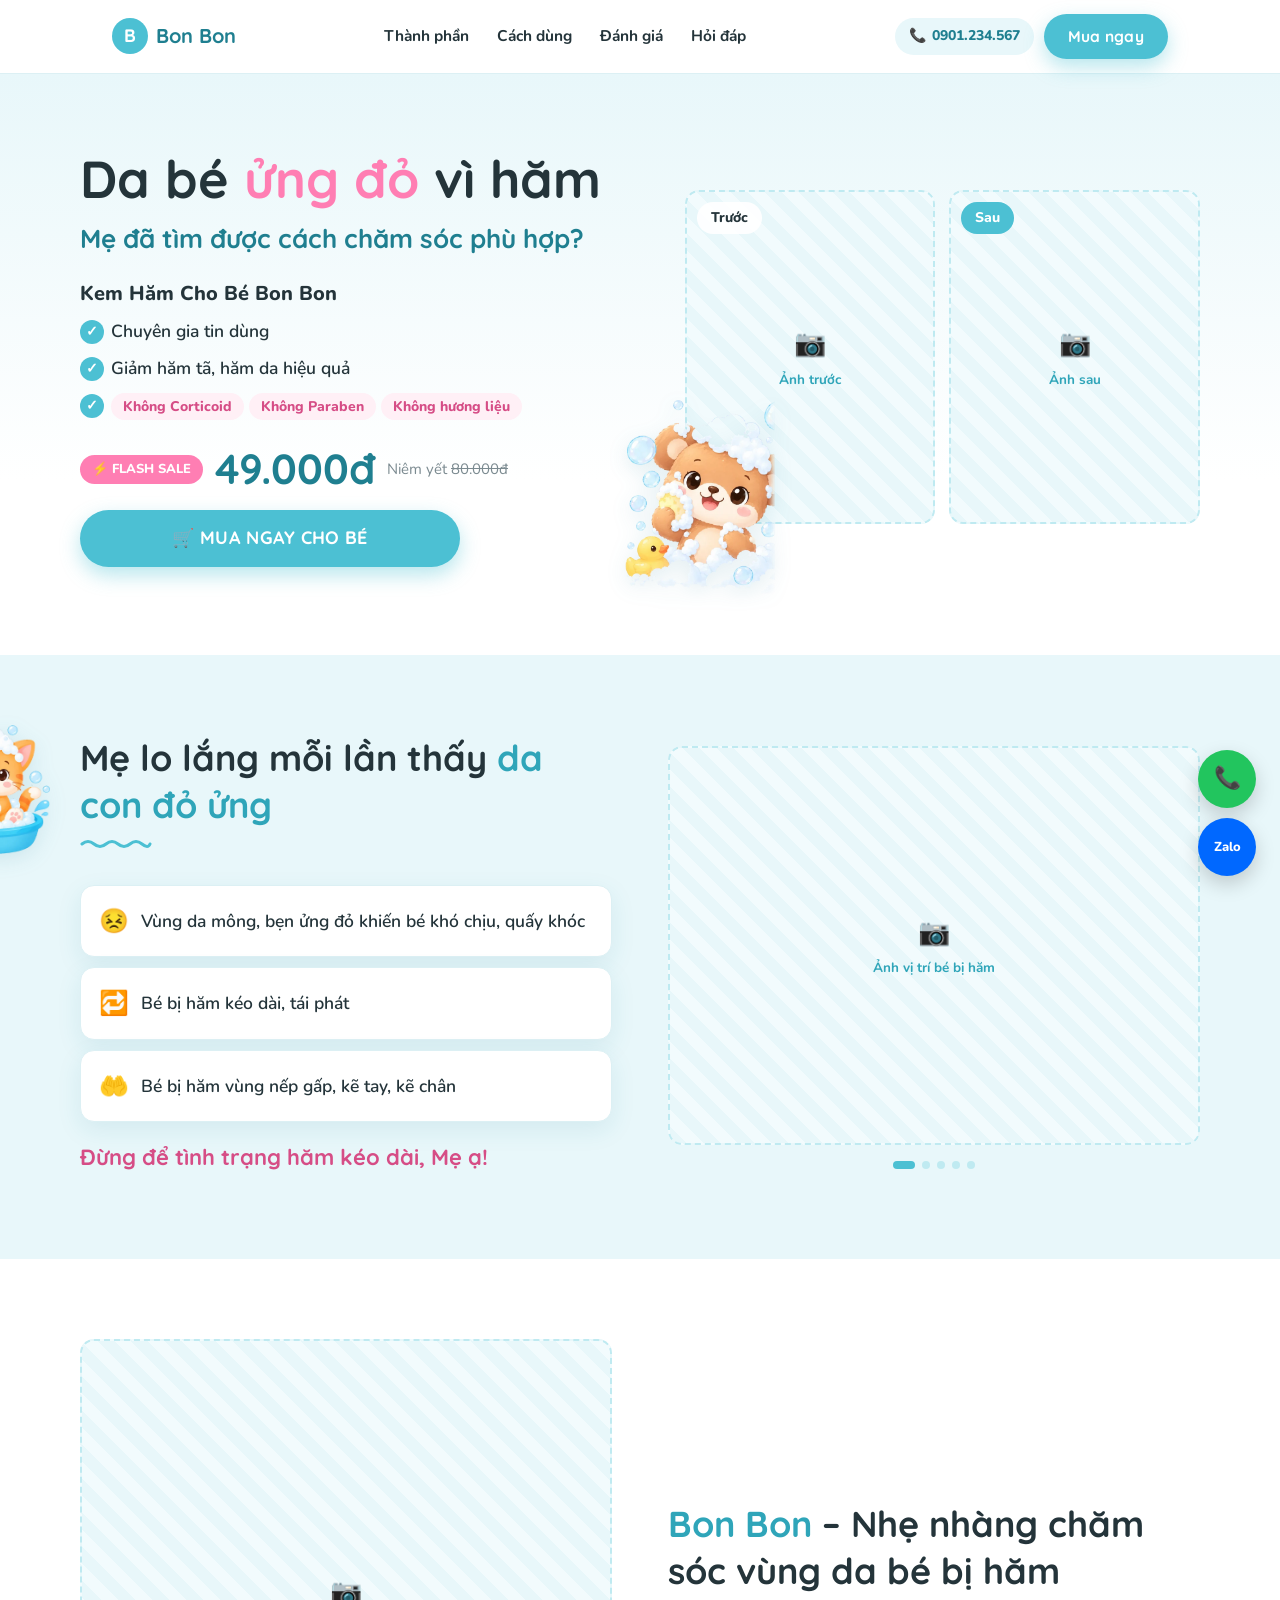
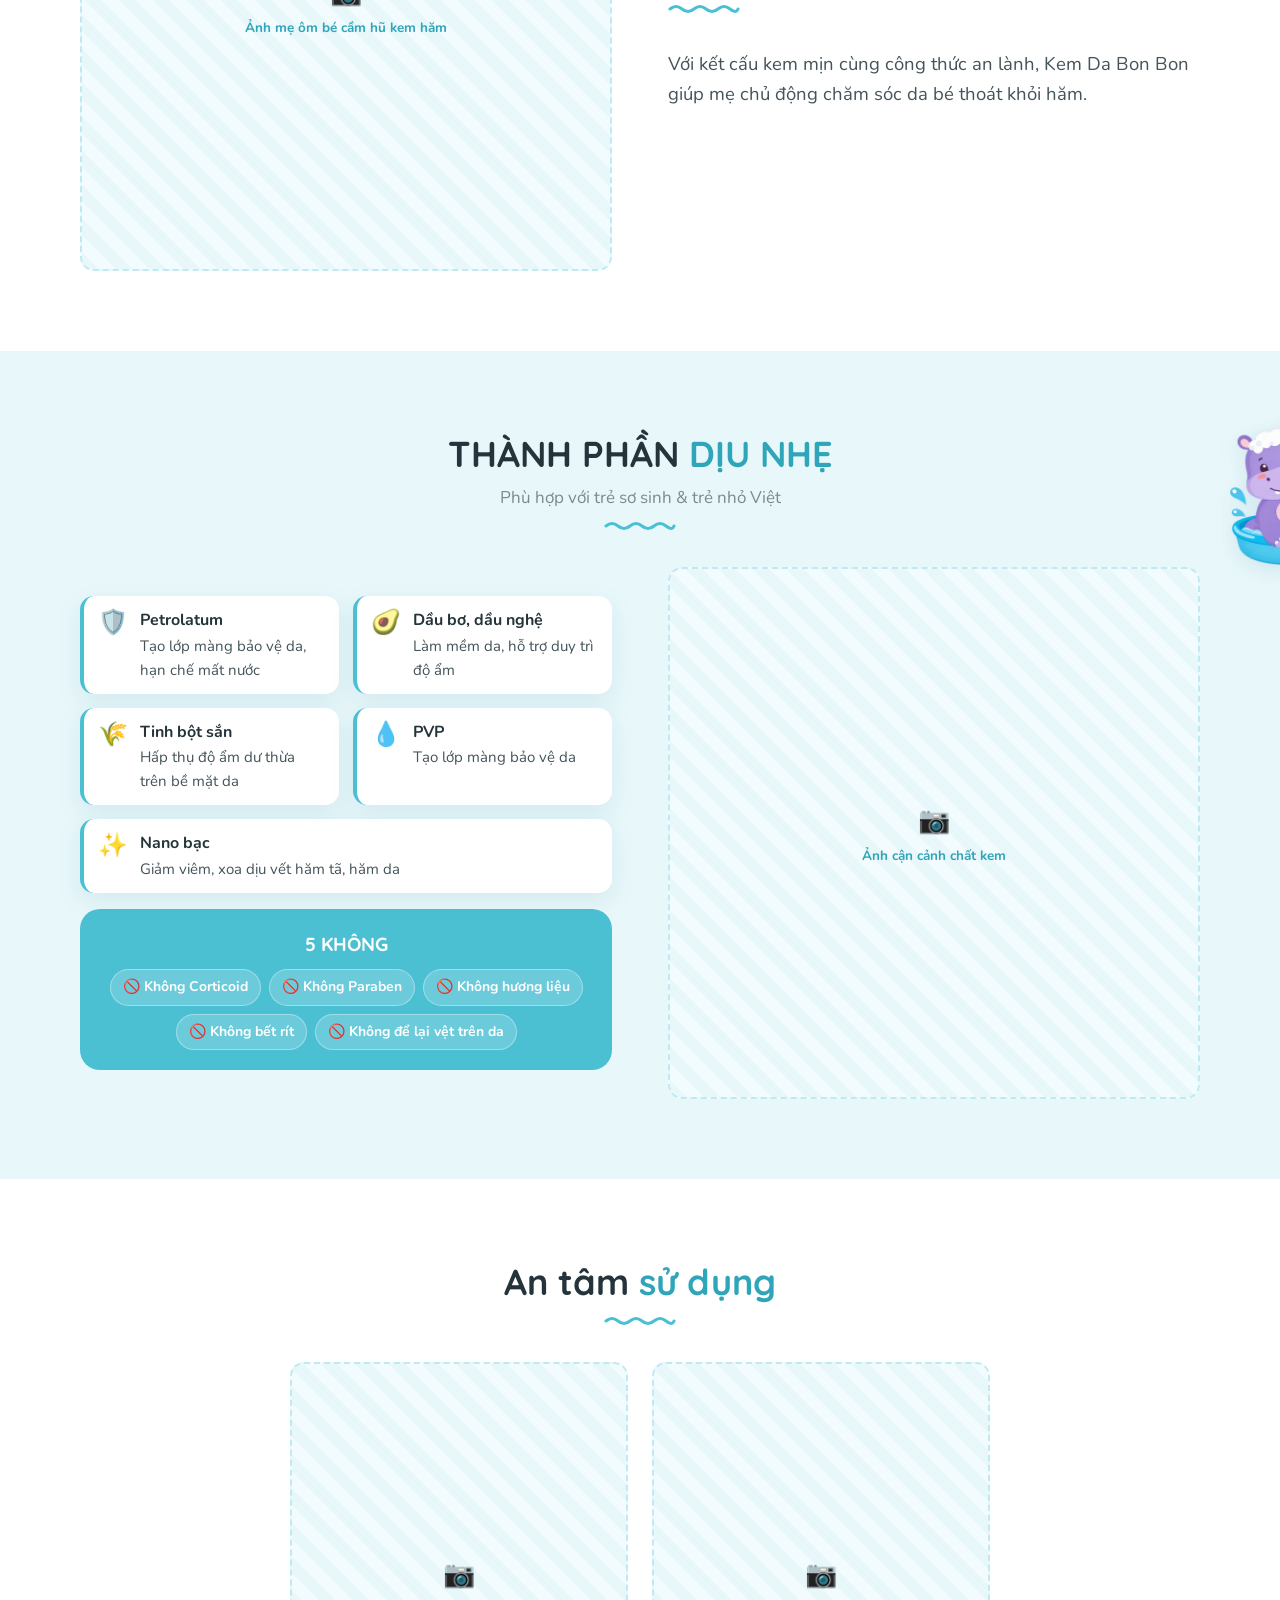
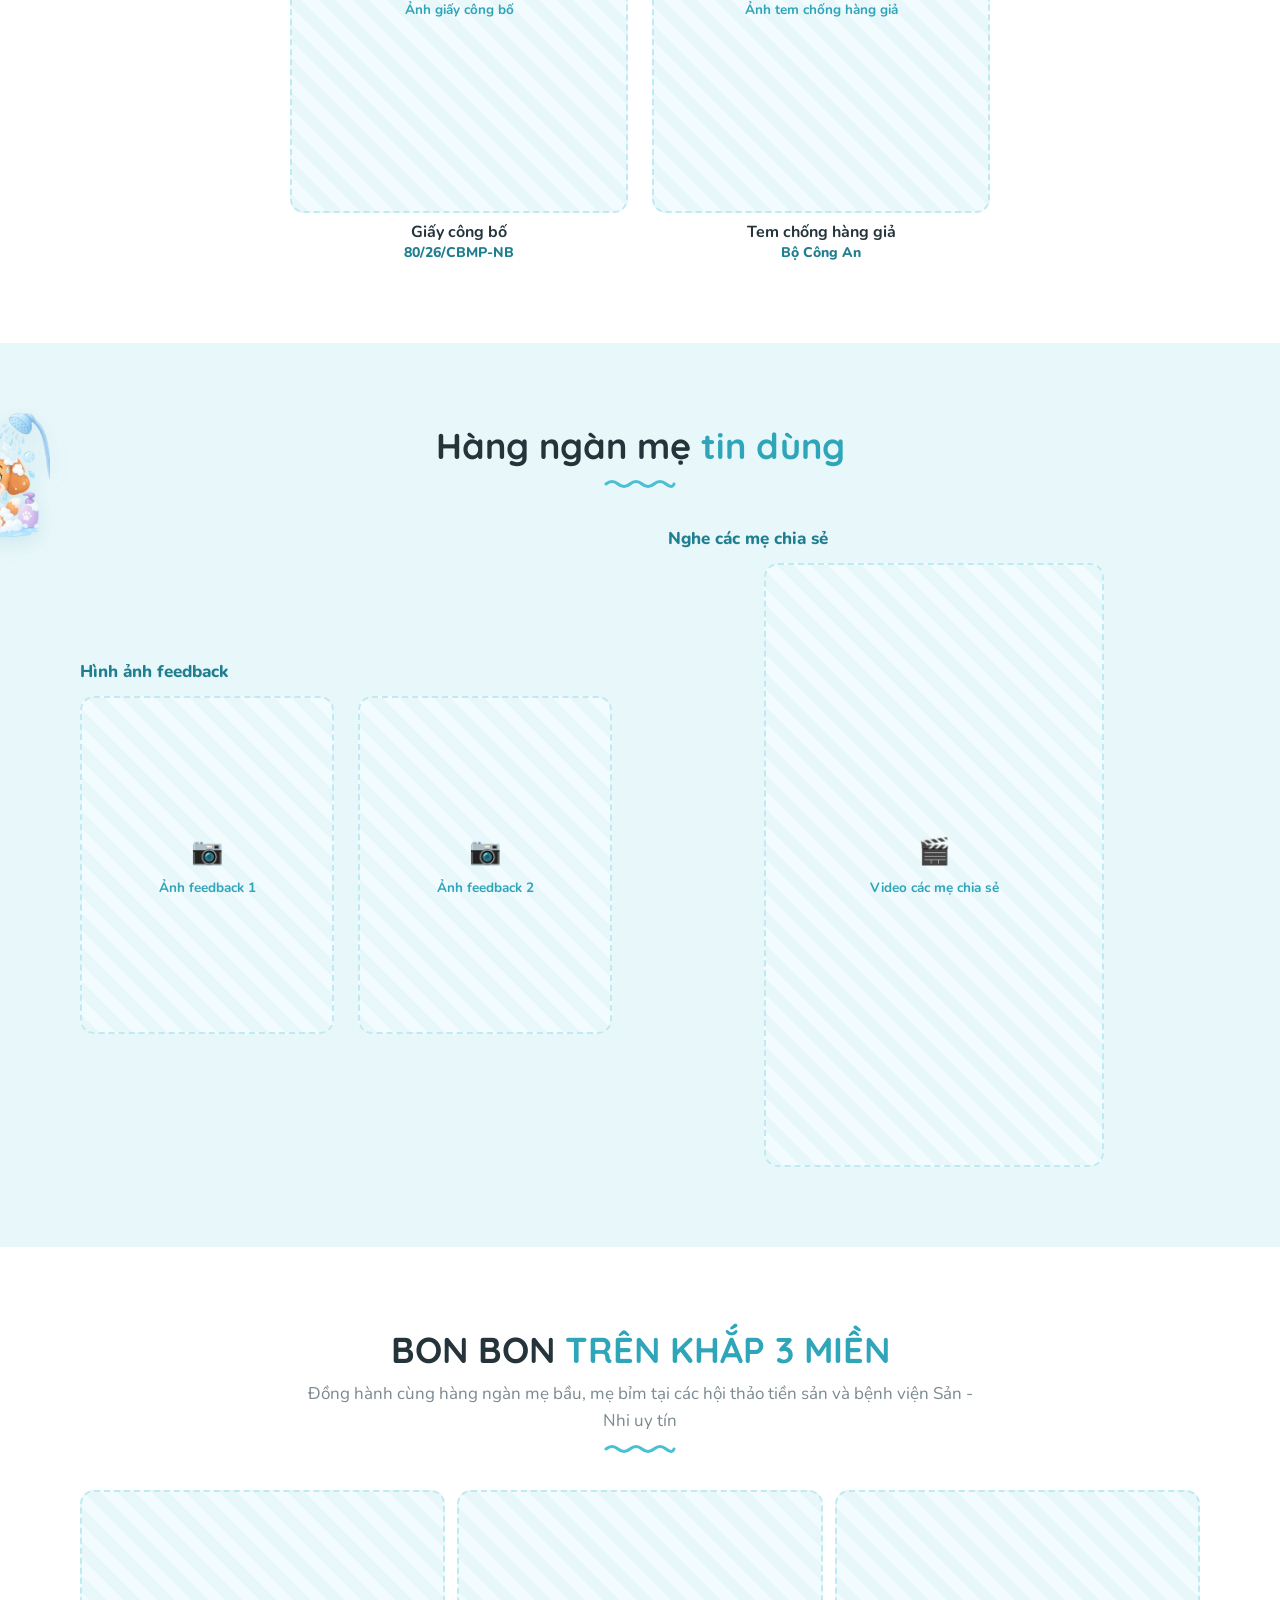
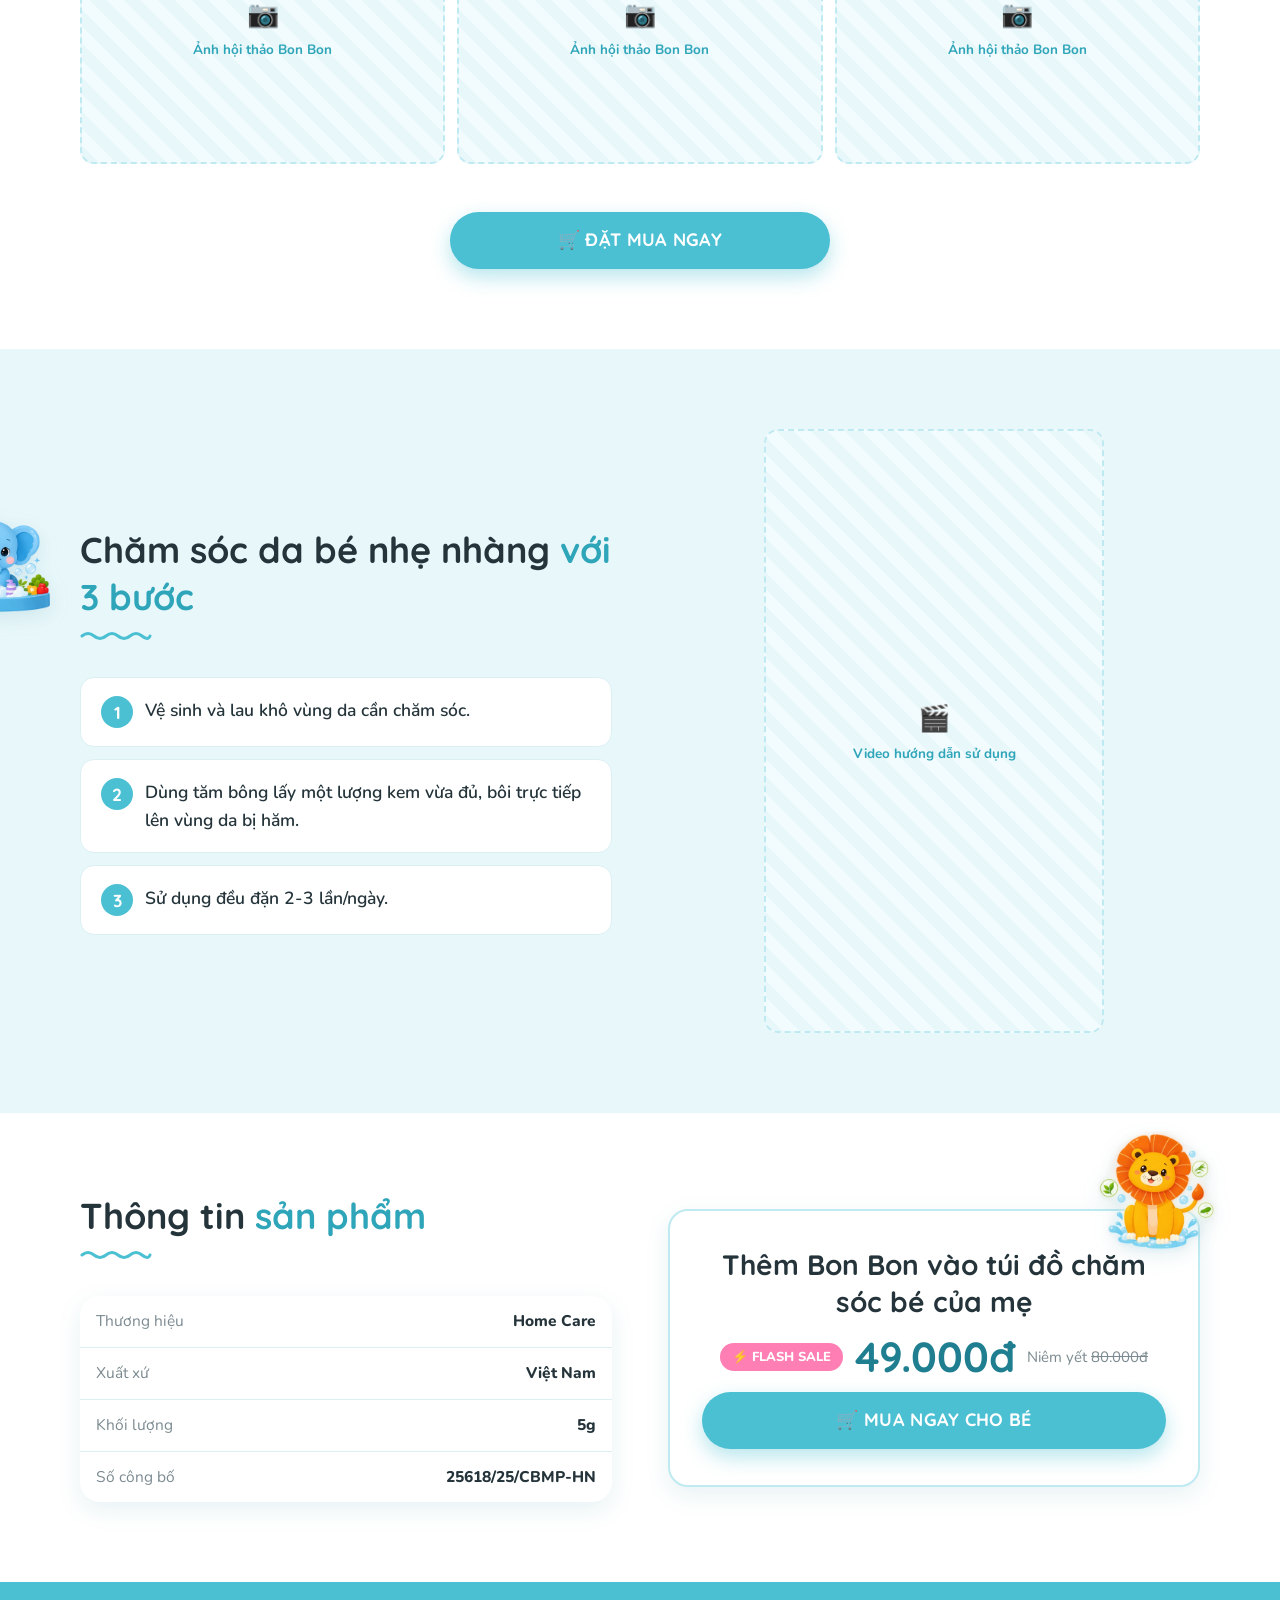
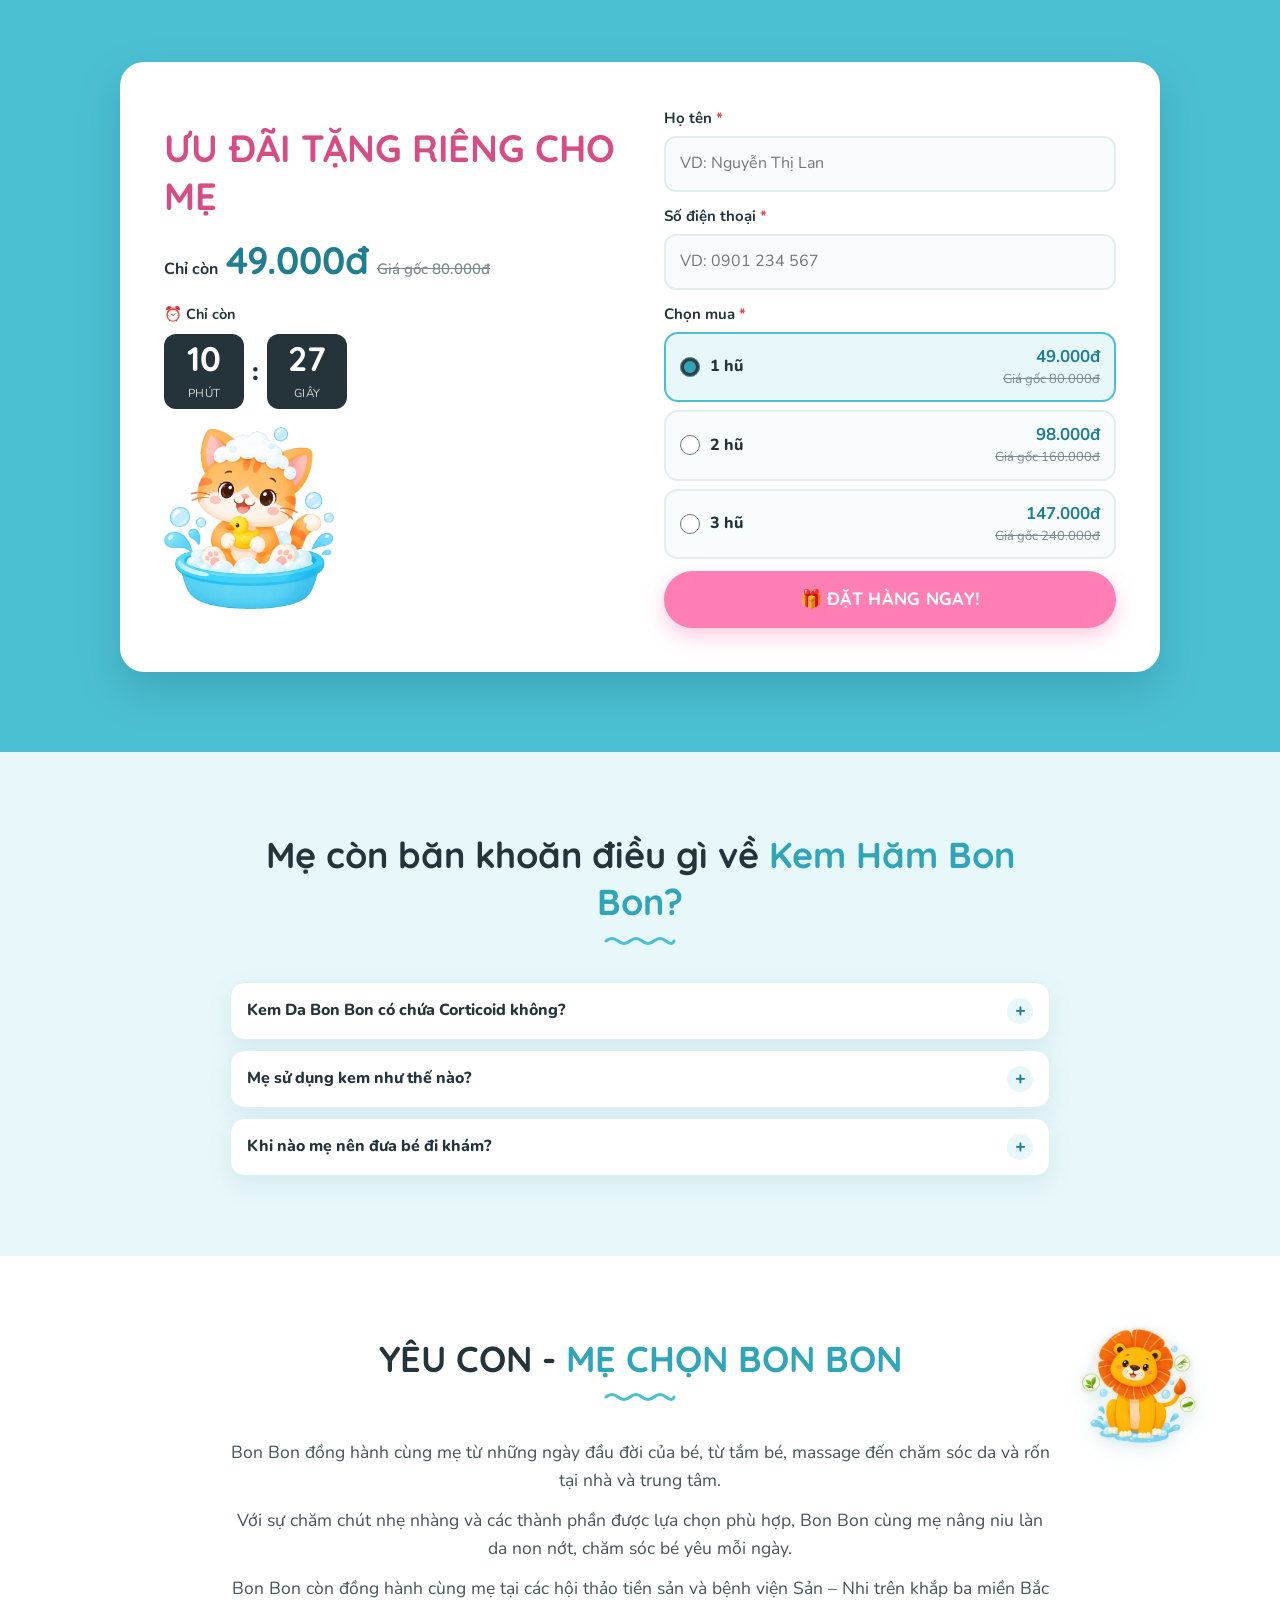
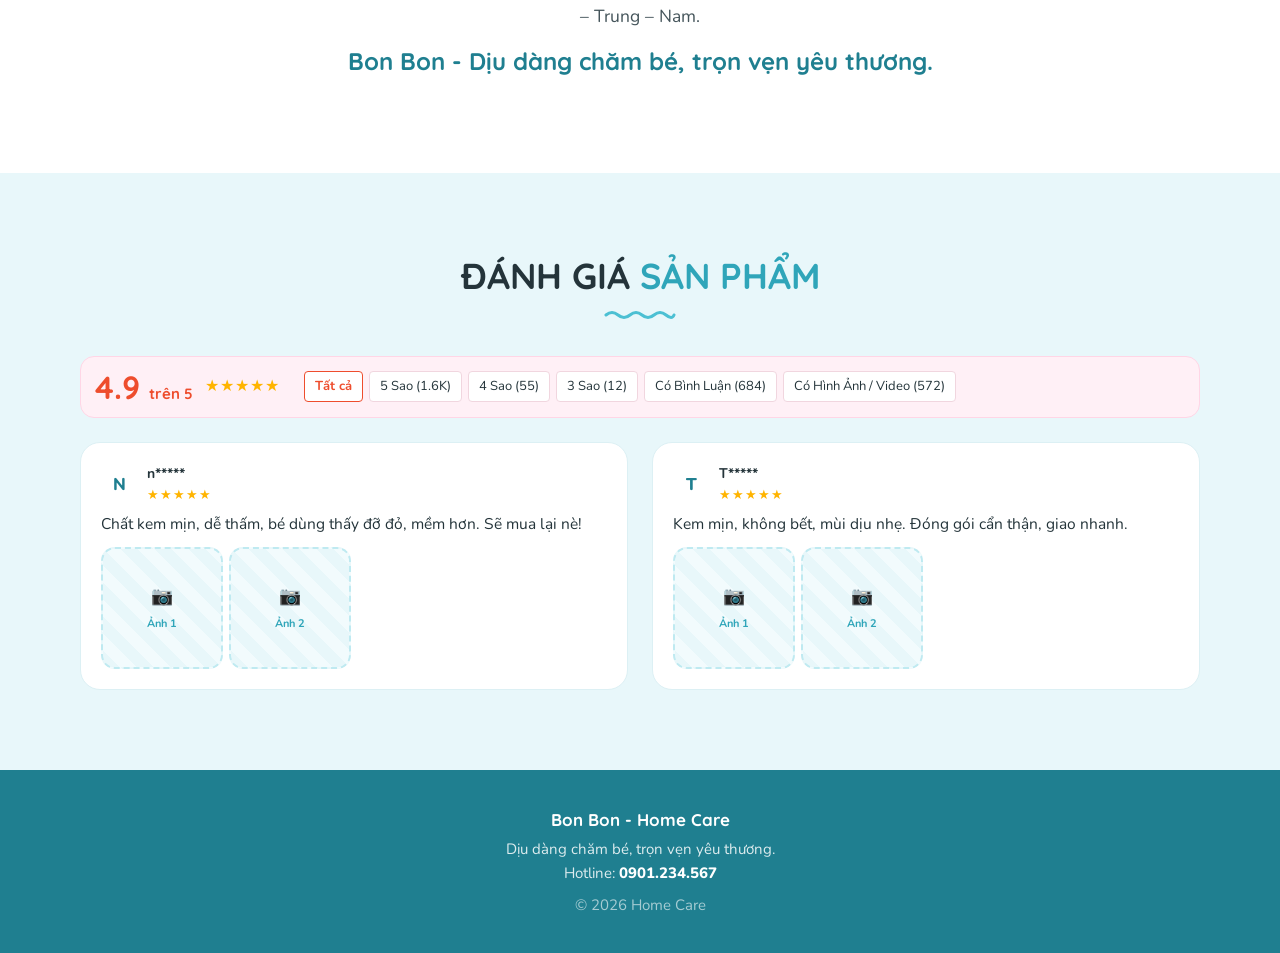
==== commit 5ab28ae8: "Rà soát nội dung theo wireframe, gỡ phần tự thêm - Bỏ nhãn "Flash sale hôm nay" (wireframe chỉ ghi F" ====
--- a/index.html
+++ b/index.html
@@ -30,6 +30,11 @@
             { qty: 2, price: 98000,  listPrice: 160000 },
             { qty: 3, price: 147000, listPrice: 240000 }
         ],
+        // Hiệu ứng thông báo "vừa đặt hàng". DỮ LIỆU MẪU — thay bằng đơn hàng thật, hoặc đặt enabled: false để tắt
+        orderNotifications: {
+            enabled: true,
+            items: [['Chị Lan', 'Hà Nội'], ['Mẹ Hương', 'TP.HCM'], ['Chị Thảo', 'Đà Nẵng'], ['Mẹ Ngọc', 'Cần Thơ'], ['Chị Mai', 'Hải Phòng']]
+        },
         offerMinutes: 10.5,   // Đồng hồ "Chỉ còn 10 phút 30 giây" (tự chạy lại khi hết giờ)
         // URL Web App Google Apps Script (xem google-apps-script/Code.gs + README). Trống = chế độ demo.
         sheetEndpoint: '',
@@ -43,11 +48,11 @@
             heroBefore: '',
             heroAfter: '',
             rashSlides: [
-                { src: '', caption: 'Vùng mông' },
-                { src: '', caption: 'Vùng bẹn' },
-                { src: '', caption: 'Vùng nếp gấp' },
-                { src: '', caption: 'Kẽ tay' },
-                { src: '', caption: 'Kẽ chân' }
+                { src: '', caption: '' },
+                { src: '', caption: '' },
+                { src: '', caption: '' },
+                { src: '', caption: '' },
+                { src: '', caption: '' }
             ],
             motherBaby: '',
             creamTexture: '',
@@ -56,9 +61,9 @@
             feedback: ['', ''],
             testimonialVideo: '',
             seminarSlides: [
-                { src: '', caption: 'Hội thảo tiền sản' },
-                { src: '', caption: 'Bệnh viện Sản - Nhi' },
-                { src: '', caption: 'Đồng hành cùng mẹ bầu, mẹ bỉm' }
+                { src: '', caption: '' },
+                { src: '', caption: '' },
+                { src: '', caption: '' }
             ],
             guideVideo: '',
             reviewImages: [['', ''], ['', '']]
@@ -826,7 +831,6 @@
         <div class="container">
             <div class="hero-text-col">
                 <img src="assets/mascot-bear.webp" alt="" class="hero-mascot hero-mascot-m" aria-hidden="true">
-                <span class="hero-badge">⚡ Flash sale hôm nay</span>
                 <h1 class="hero-title">Da bé <span class="hl">ửng đỏ</span> vì hăm</h1>
                 <p class="hero-q">Mẹ đã tìm được cách chăm sóc phù hợp?</p>
                 <div class="hero-grid">
@@ -1032,18 +1036,13 @@
                 <h2 class="offer-title">Ưu đãi tặng riêng cho mẹ</h2>
                 <p class="offer-price">Chỉ còn <b class="js-price">49.000đ</b> <s>Giá gốc <span class="js-list-price">80.000đ</span></s></p>
                 <div class="countdown-wrap">
-                    <p class="countdown-label">⏰ Ưu đãi chỉ còn</p>
+                    <p class="countdown-label">⏰ Chỉ còn</p>
                     <div class="countdown" role="timer" aria-live="off">
                         <div class="unit"><b id="cdMin">10</b><span>Phút</span></div>
                         <span class="colon">:</span>
                         <div class="unit"><b id="cdSec">30</b><span>Giây</span></div>
                     </div>
                 </div>
-                <ul class="offer-perks">
-                    <li><span>🛡️</span> Không Corticoid - Không Paraben - Không hương liệu</li>
-                    <li><span>👩‍⚕️</span> Chuyên gia tin dùng</li>
-                    <li><span>📞</span> Nhân viên gọi xác nhận đơn cho mẹ</li>
-                </ul>
                 <img src="assets/mascot-kitten.webp" alt="" class="offer-mascot" aria-hidden="true">
             </div>
 
@@ -1066,13 +1065,12 @@
                     <div class="hp" aria-hidden="true"><input id="website" name="website" tabindex="-1" autocomplete="off"></div>
                     <button type="submit" class="btn pink pulse" id="submitBtn">🎁 ĐẶT HÀNG NGAY!</button>
                     <div class="form-alert" id="formAlert" role="alert"></div>
-                    <p class="secure">🔒 Thông tin của mẹ được bảo mật</p>
                 </form>
 
                 <div class="success" id="successBox" role="status" aria-live="polite">
                     <img src="assets/mascot-kitten.webp" alt="">
                     <h3>Đặt hàng thành công!</h3>
-                    <p>Cảm ơn mẹ đã tin chọn Bon Bon. Nhân viên sẽ gọi xác nhận đơn cho mẹ sớm nhất nhé!</p>
+                    <p>Cảm ơn mẹ đã đặt hàng Bon Bon.</p>
                     <div class="summary" id="summary"></div>
                     <a href="https://zalo.me/0901234567" target="_blank" rel="noopener" class="btn" style="background:#0068ff">💬 Nhắn Zalo cho Bon Bon</a>
                 </div>
@@ -1151,7 +1149,6 @@
                     <div class="review-imgs" data-list="reviewImages.1" data-ratio="ratio-1" data-label="Ảnh"></div>
                 </div>
             </div>
-            <div class="reviews-cta" style="margin-top:18px"><a href="#order" class="btn pulse js-buy">🛒 MUA NGAY CHO BÉ</a></div>
         </div>
     </section>
 
@@ -1161,7 +1158,7 @@
         <b>Bon Bon - Home Care</b>
         Dịu dàng chăm bé, trọn vẹn yêu thương.<br>
         Hotline: <a href="tel:0901234567" class="js-hotline">0901.234.567</a>
-        <div style="margin-top:8px; opacity:.7">&copy; <span id="year">2026</span> Home Care Việt Nam</div>
+        <div style="margin-top:8px; opacity:.7">&copy; <span id="year">2026</span> Home Care</div>
     </footer>
 </div>
 
@@ -1442,8 +1439,8 @@
     }
 
     // ===== Hiệu ứng thông báo đặt hàng =====
-    const people = [['Chị Lan', 'Hà Nội'], ['Mẹ Hương', 'TP.HCM'], ['Chị Thảo', 'Đà Nẵng'], ['Mẹ Ngọc', 'Cần Thơ'], ['Chị Mai', 'Hải Phòng'],
-                    ['Mẹ Trang', 'Bình Dương'], ['Chị Vy', 'Nghệ An'], ['Mẹ Hà', 'Thanh Hoá'], ['Chị Linh', 'Đồng Nai'], ['Mẹ Phương', 'Huế']];
+    const notif = CFG.orderNotifications || {};
+    const people = (notif.enabled && notif.items) || [];
     const toast = document.getElementById('toast');
     const toastText = document.getElementById('toastText');
     let ti = Math.floor(Math.random() * people.length);
@@ -1458,7 +1455,7 @@
         toast.classList.add('show');
         setTimeout(() => toast.classList.remove('show'), 4500);
     }
-    setTimeout(() => { showToast(); setInterval(showToast, 16000); }, 6000);
+    if (people.length) setTimeout(() => { showToast(); setInterval(showToast, 16000); }, 6000);
 })();
 </script>
 </body>
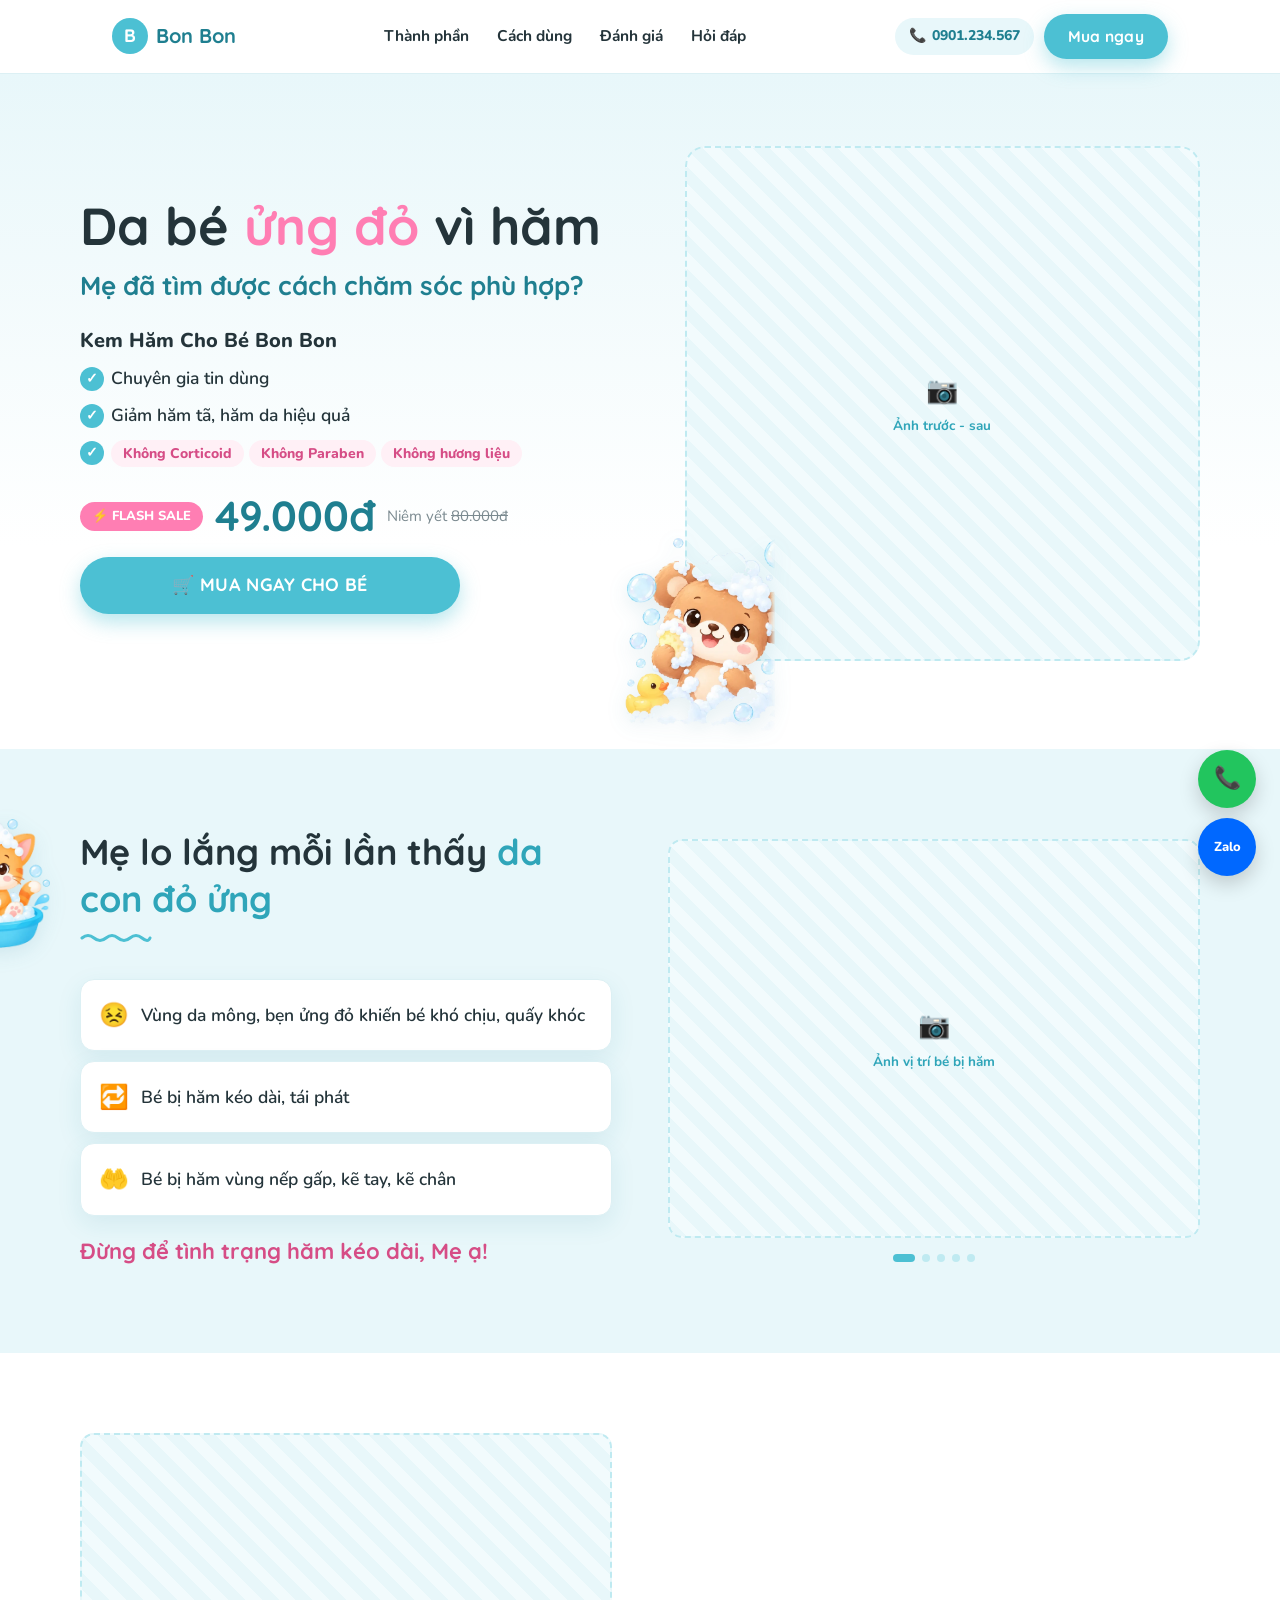
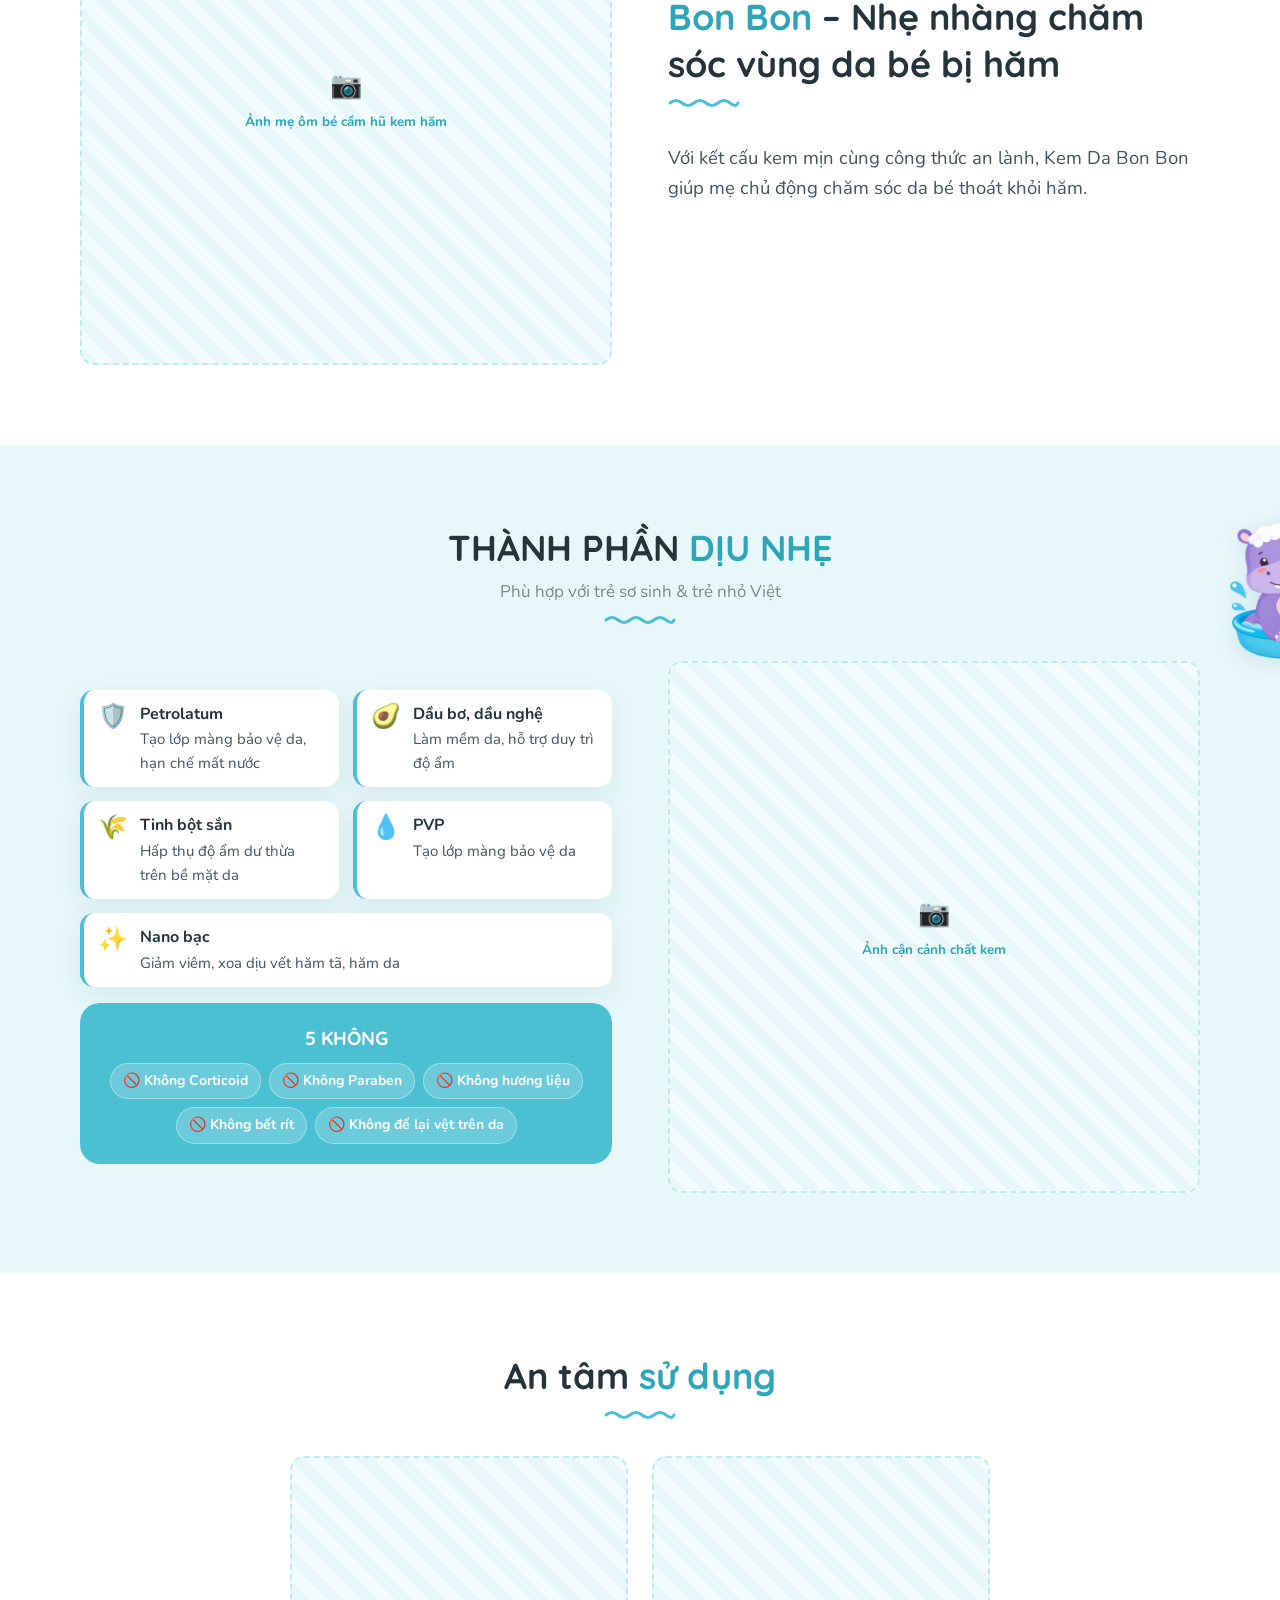
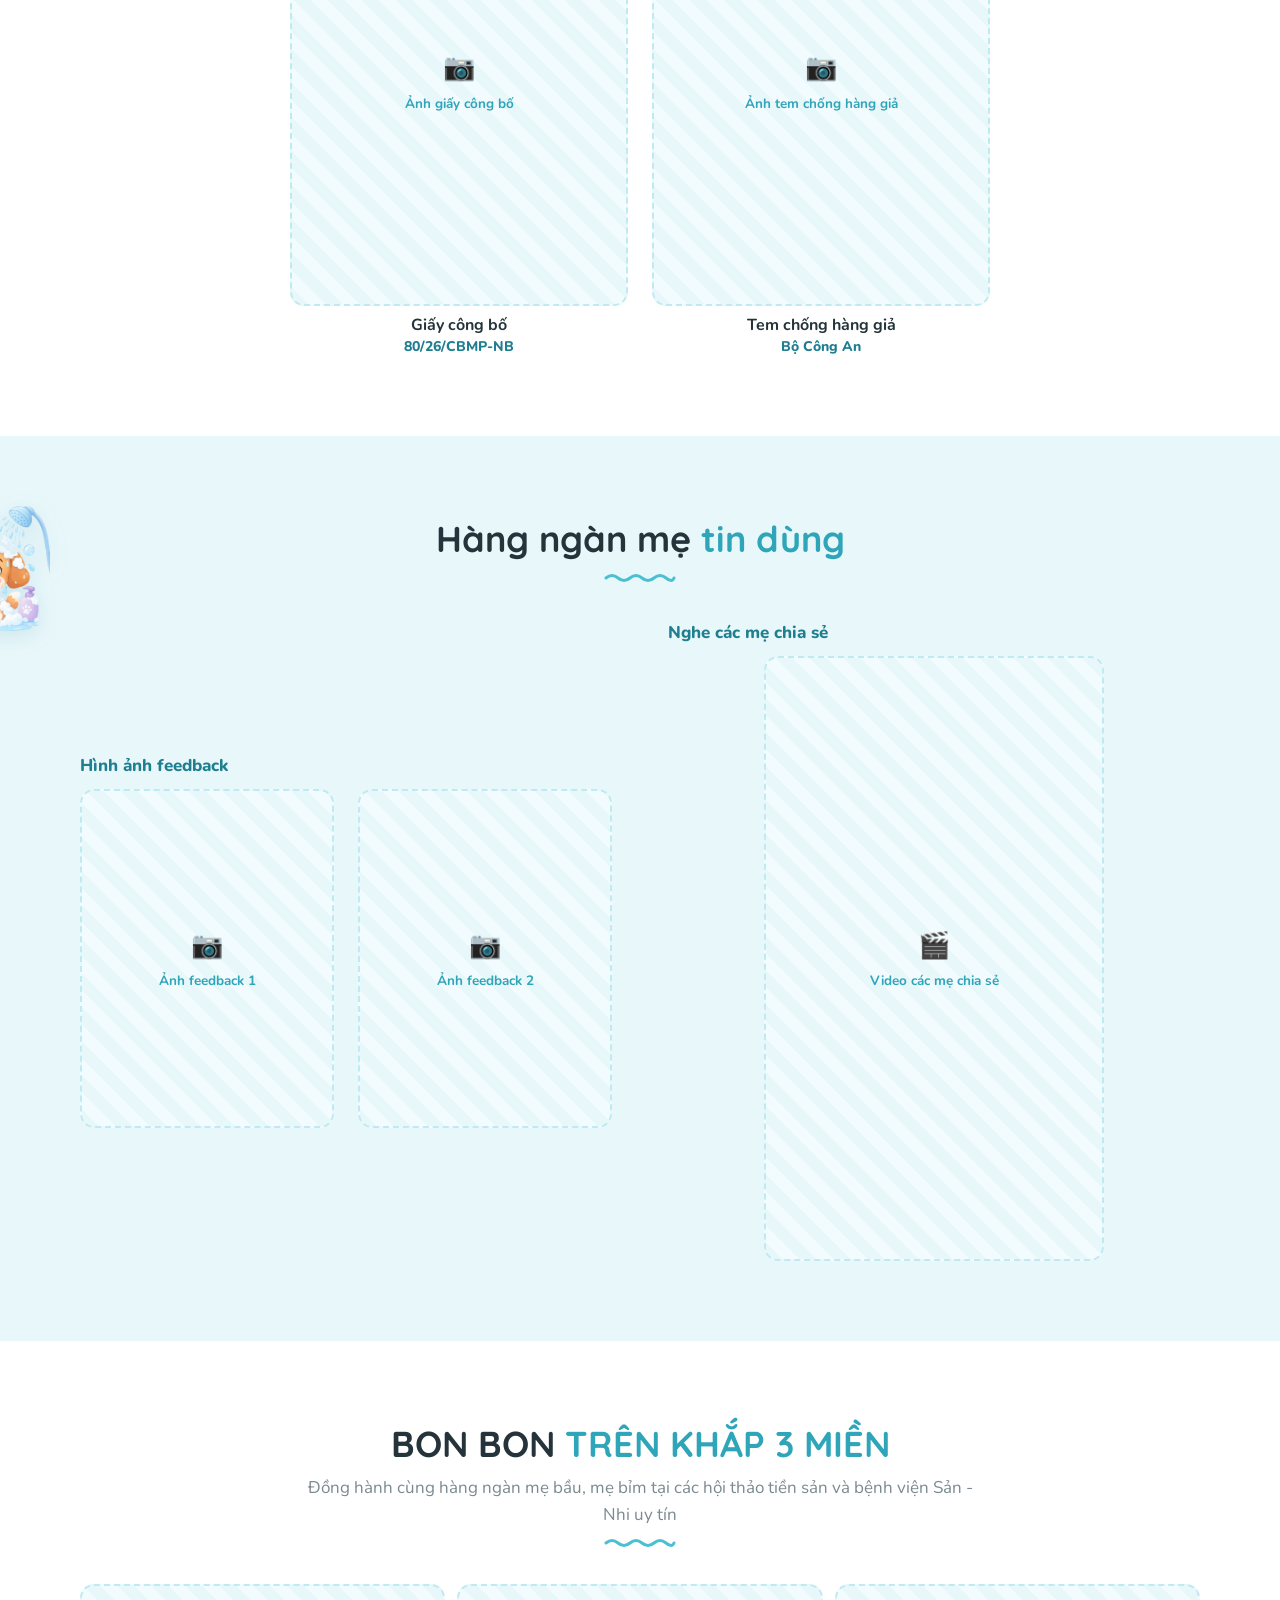
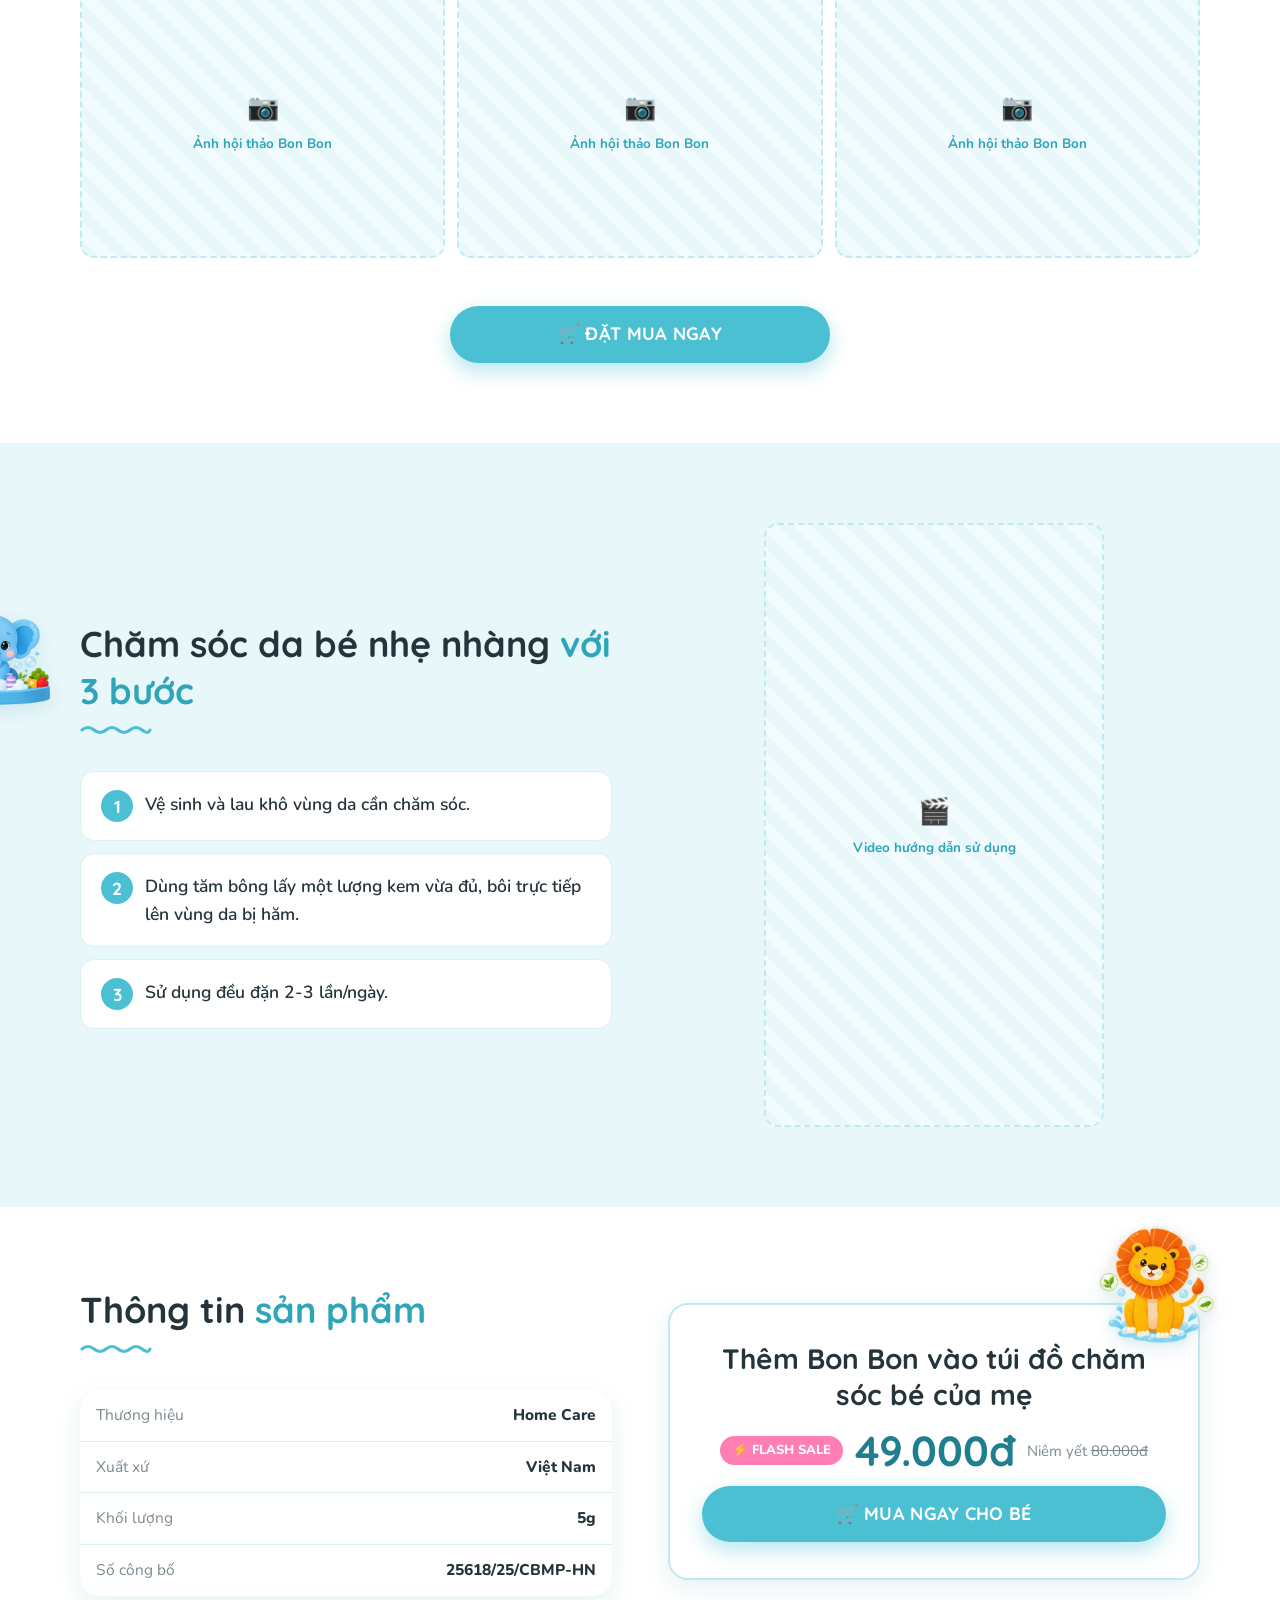
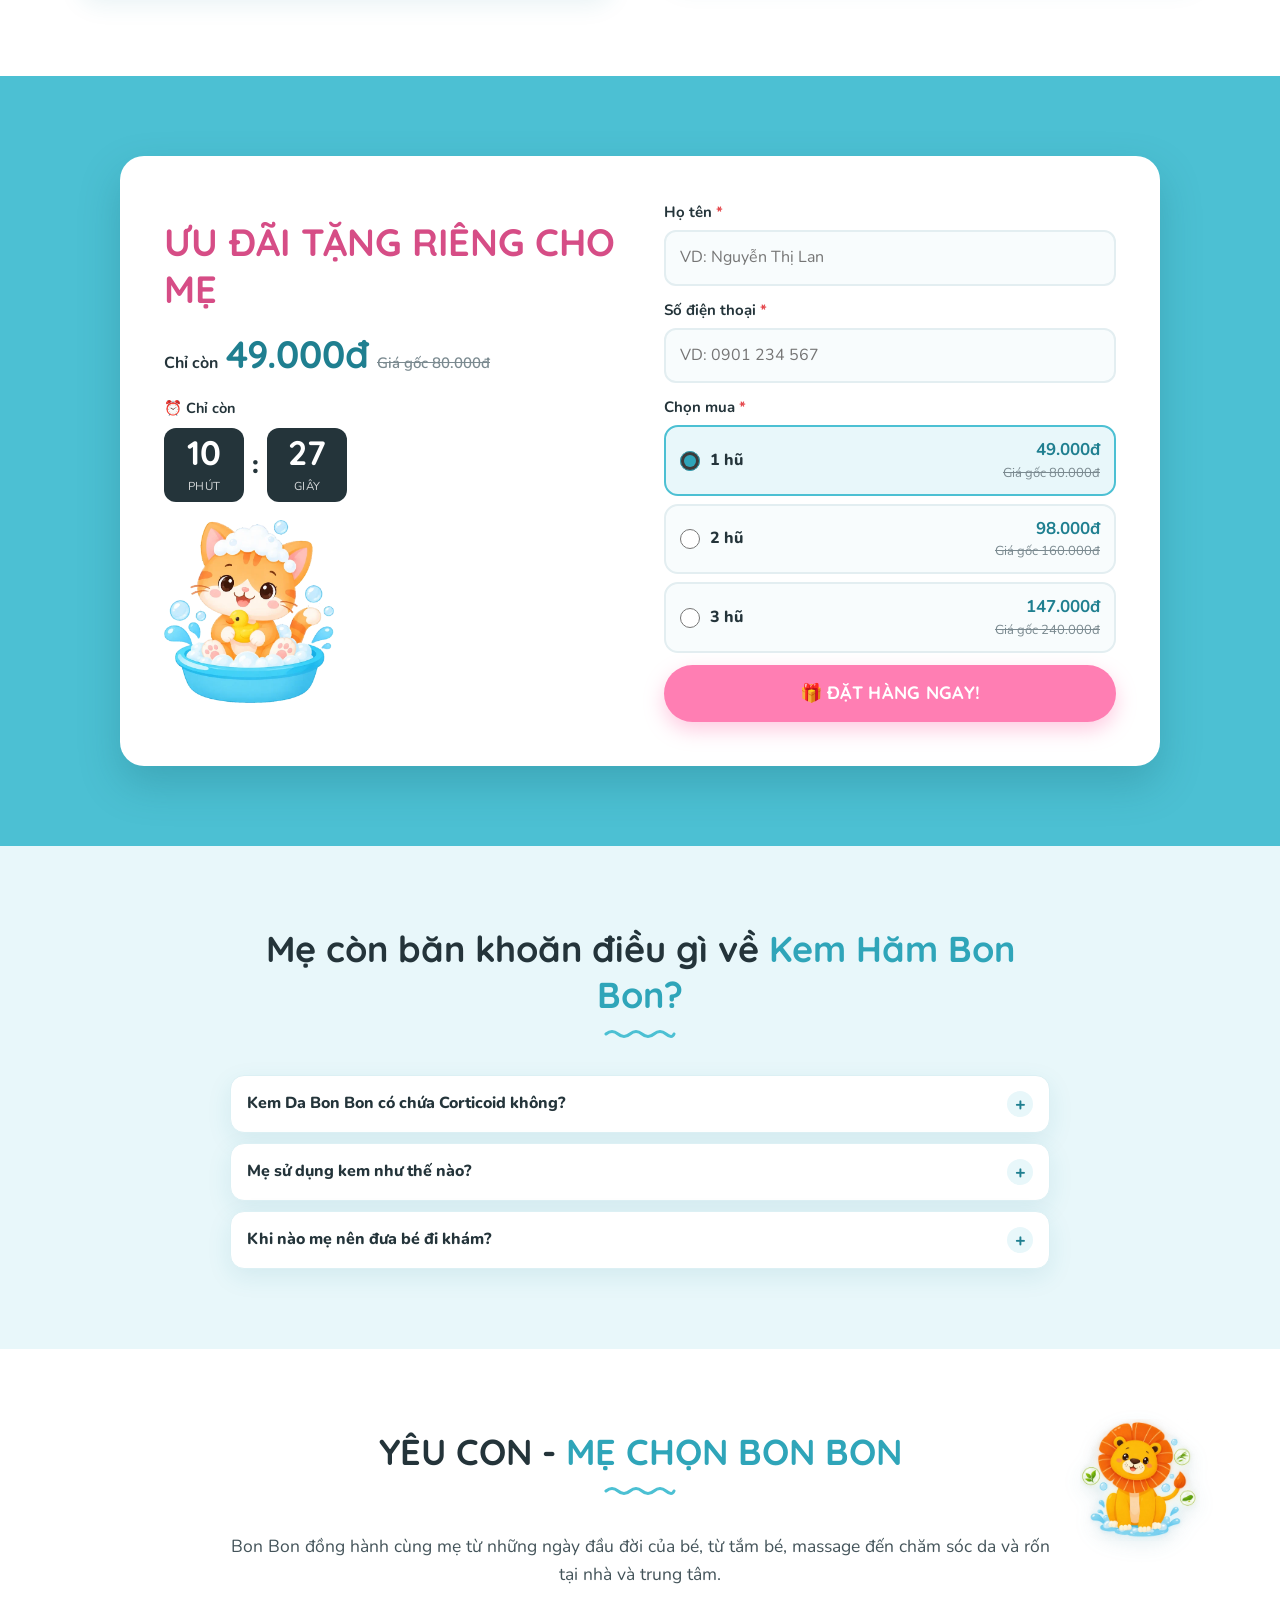
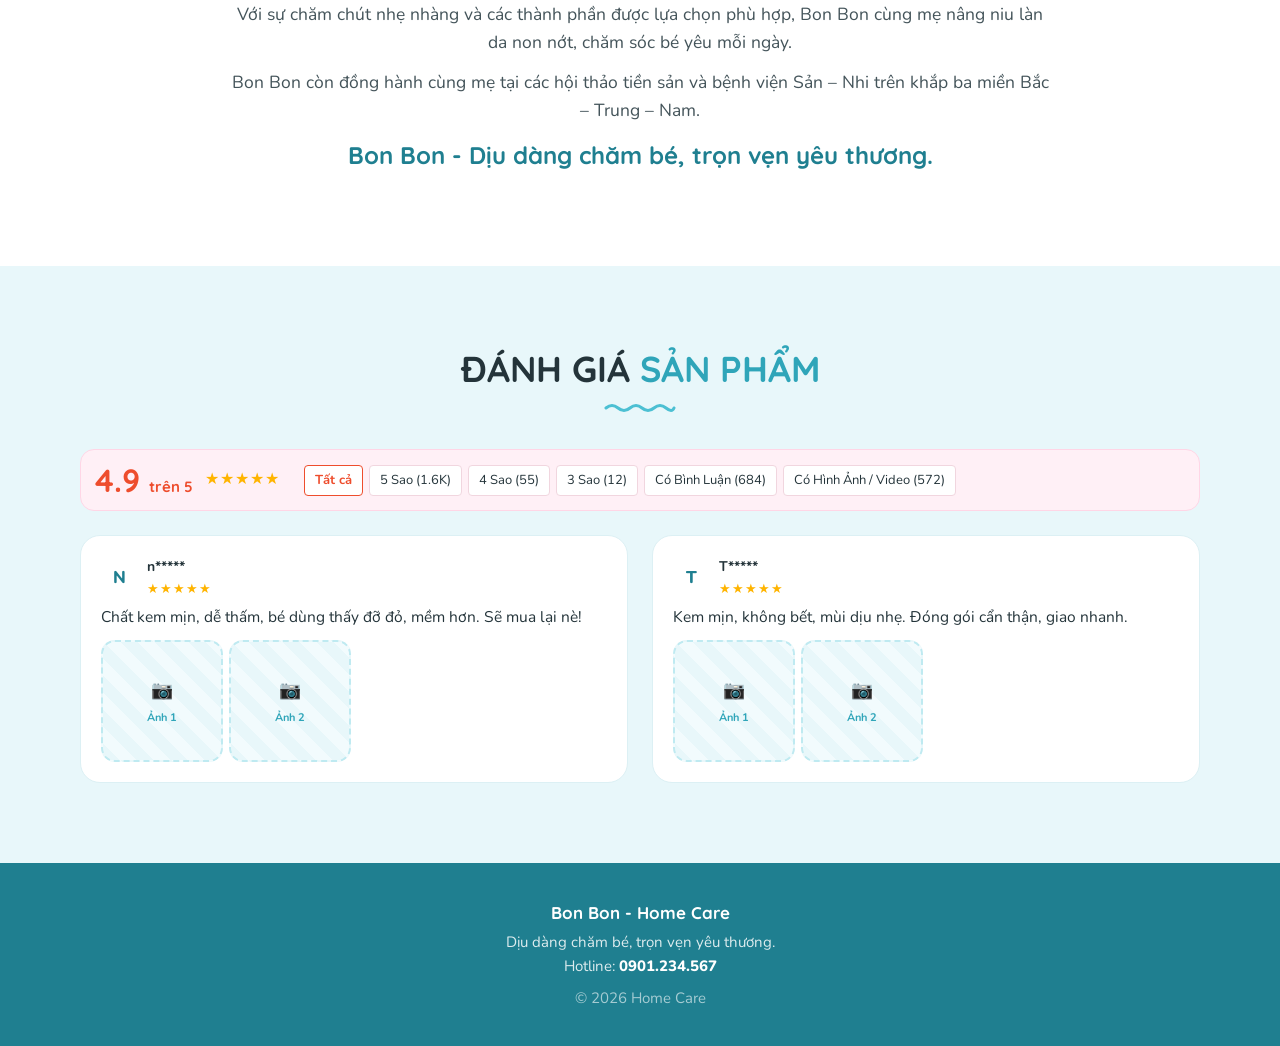
==== commit 32f8efb0: "Hero: thay 2 khung Trước/Sau bằng 1 khung ảnh trước - sau - Cấu hình dùng media.heroImage (1 ảnh ghé" ====
--- a/index.html
+++ b/index.html
@@ -45,8 +45,7 @@
         // Ảnh & video: dán link vào đây. Ô nào để trống sẽ hiện khung chờ ảnh.
         // Video hỗ trợ link YouTube (kể cả Shorts) hoặc file .mp4
         media: {
-            heroBefore: '',
-            heroAfter: '',
+            heroImage: '',   // 1 ảnh trước - sau (ghép sẵn)
             rashSlides: [
                 { src: '', caption: '' },
                 { src: '', caption: '' },
@@ -374,7 +373,7 @@
     padding-right: 70px;
 }
 .hero-title .hl { color: var(--pink); }
-.hero-q { font-family: var(--font-heading); font-weight: 700; font-size: 18px; color: var(--primary-deep); margin: 6px 0 16px; line-height: 1.35; }
+.hero-q { font-family: var(--font-heading); font-weight: 700; font-size: 18px; color: var(--primary-deep); margin: 6px 0 16px; line-height: 1.35; padding-right: 70px; }
 .hero-grid { display: grid; grid-template-columns: 1fr 1fr; gap: 14px; align-items: start; }
 .hero-product { font-weight: 800; color: var(--dark); font-size: 16px; margin-bottom: 8px; line-height: 1.35; }
 .check-list { list-style: none; display: grid; gap: 9px; }
@@ -390,6 +389,7 @@
 .no-list { display: flex; flex-wrap: wrap; gap: 5px; }
 .no-list span { background: var(--pink-soft); color: var(--pink-deep); font-size: 12.5px; font-weight: 800; padding: 2px 8px; border-radius: 20px; }
 .ba { display: grid; gap: 6px; }
+.hero-img { aspect-ratio: 3 / 4; }
 .ba .media .caption { top: 8px; bottom: auto; left: 8px; font-size: 12px; padding: 3px 10px; }
 .ba .media.after .caption { background: var(--primary); color: #fff; }
 .hero-mascot { position: absolute; width: 72px; right: 10px; top: 14px; animation: bob 5s ease-in-out infinite; filter: drop-shadow(0 6px 10px rgba(31,127,144,0.12)); }
@@ -715,7 +715,7 @@
     .hero { padding: 72px 32px 88px; }
     .hero .container { display: grid; grid-template-columns: 1.05fr 1fr; gap: 64px; align-items: center; }
     .hero-title { font-size: 52px; padding-right: 0; }
-    .hero-q { font-size: 26px; margin: 10px 0 24px; }
+    .hero-q { font-size: 26px; margin: 10px 0 24px; padding-right: 0; }
     .hero-grid { display: block; }
     .hero-product { font-size: 20px; margin-bottom: 12px; }
     .check-list { gap: 12px; }
@@ -725,7 +725,8 @@
     .hero .price-box { justify-content: flex-start; margin: 28px 0 20px; }
     .hero .btn { max-width: 380px; }
     .price-now { font-size: 42px; }
-    .ba { grid-template-columns: 1fr 1fr; gap: 14px; }
+    .ba { display: block; }
+    .hero-img { aspect-ratio: 1 / 1; border-radius: var(--radius); }
     .ba .media .caption { font-size: 14px; padding: 5px 14px; top: 12px; left: 12px; }
     .hero-visual { position: relative; }
     .hero-mascot { width: 150px; right: auto; left: -60px; top: auto; bottom: -70px; }
@@ -843,8 +844,7 @@
                         </ul>
                     </div>
                     <div class="ba ba-mobile">
-                        <div class="media ratio-1 before" data-media="heroBefore" data-label="Ảnh trước"><span class="caption">Trước</span></div>
-                        <div class="media ratio-1 after" data-media="heroAfter" data-label="Ảnh sau"><span class="caption">Sau</span></div>
+                        <div class="media hero-img" data-media="heroImage" data-label="Ảnh trước - sau"></div>
                     </div>
                 </div>
                 <div class="price-box">
@@ -856,8 +856,7 @@
             </div>
             <div class="hero-visual">
                 <div class="ba">
-                    <div class="media ratio-34 before" data-media="heroBefore" data-label="Ảnh trước"><span class="caption">Trước</span></div>
-                    <div class="media ratio-34 after" data-media="heroAfter" data-label="Ảnh sau"><span class="caption">Sau</span></div>
+                    <div class="media hero-img" data-media="heroImage" data-label="Ảnh trước - sau"></div>
                 </div>
                 <img src="assets/mascot-bear.webp" alt="" class="hero-mascot" aria-hidden="true">
             </div>
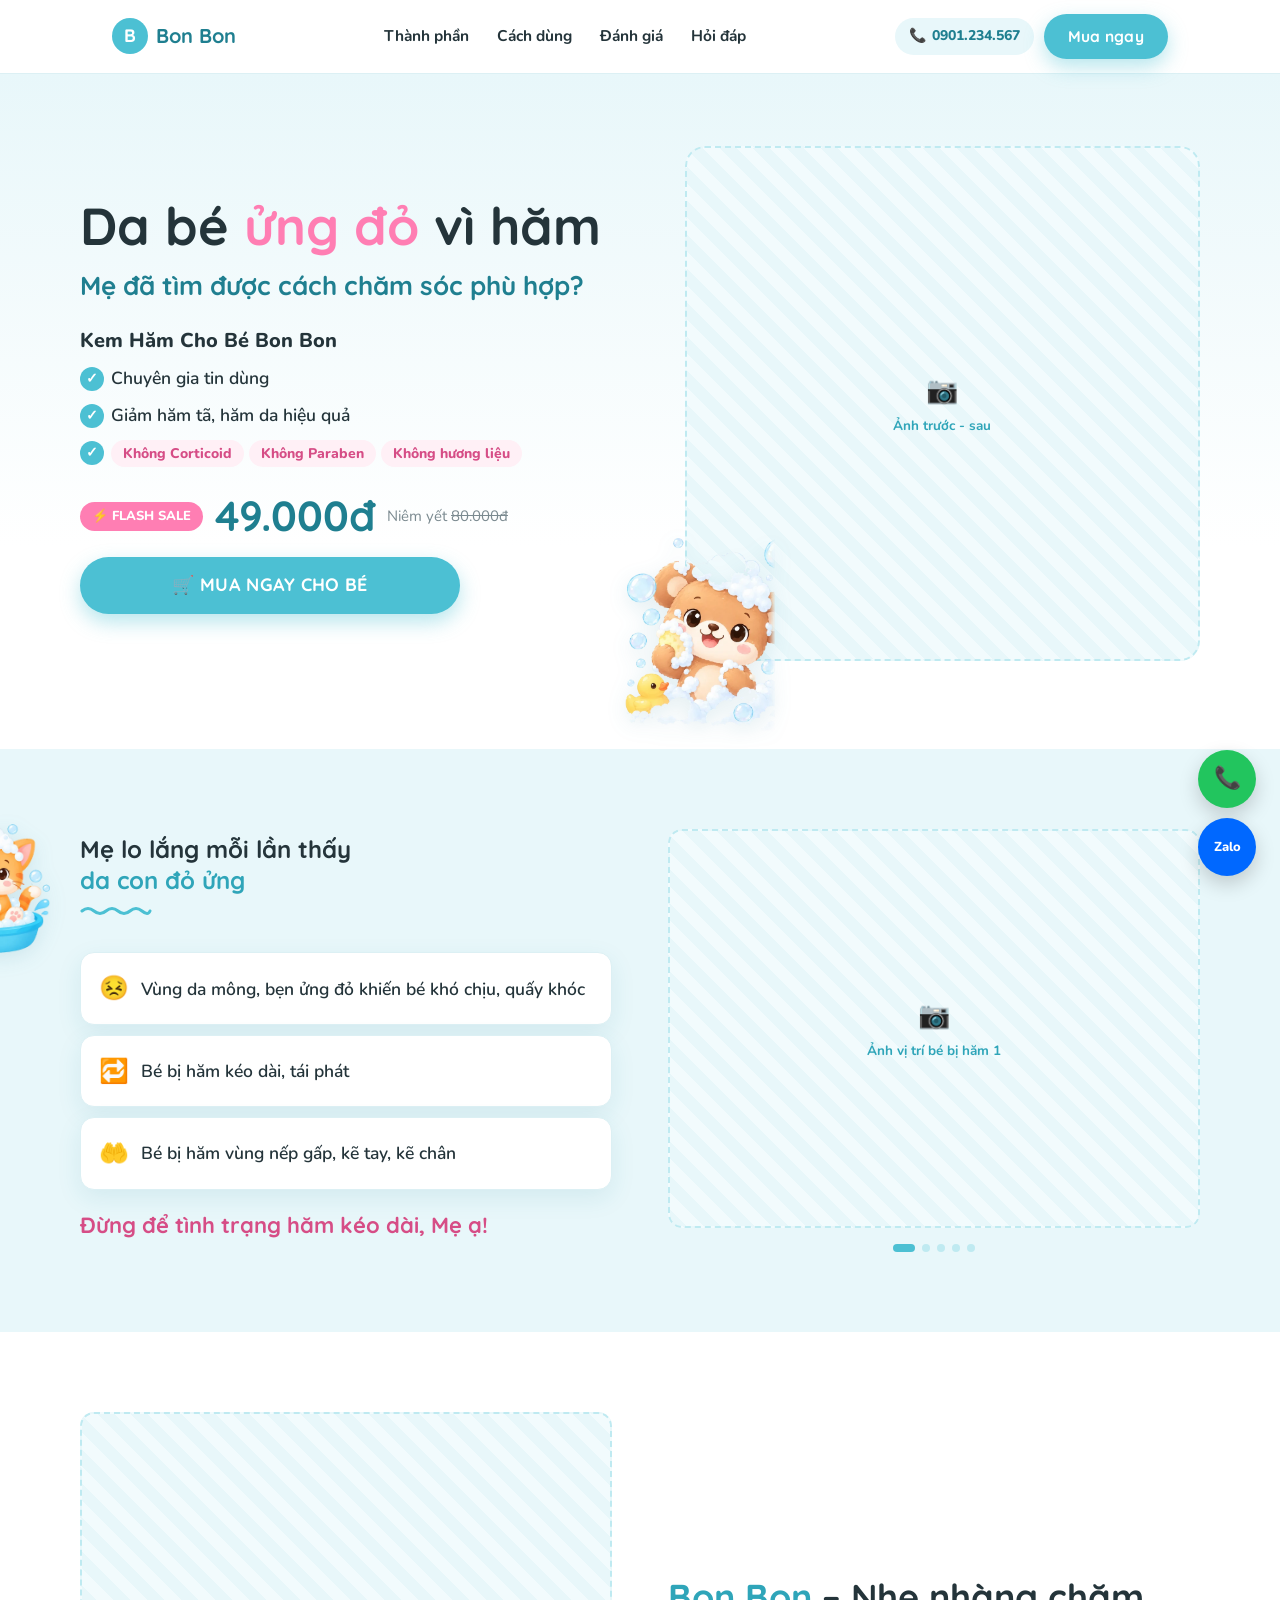
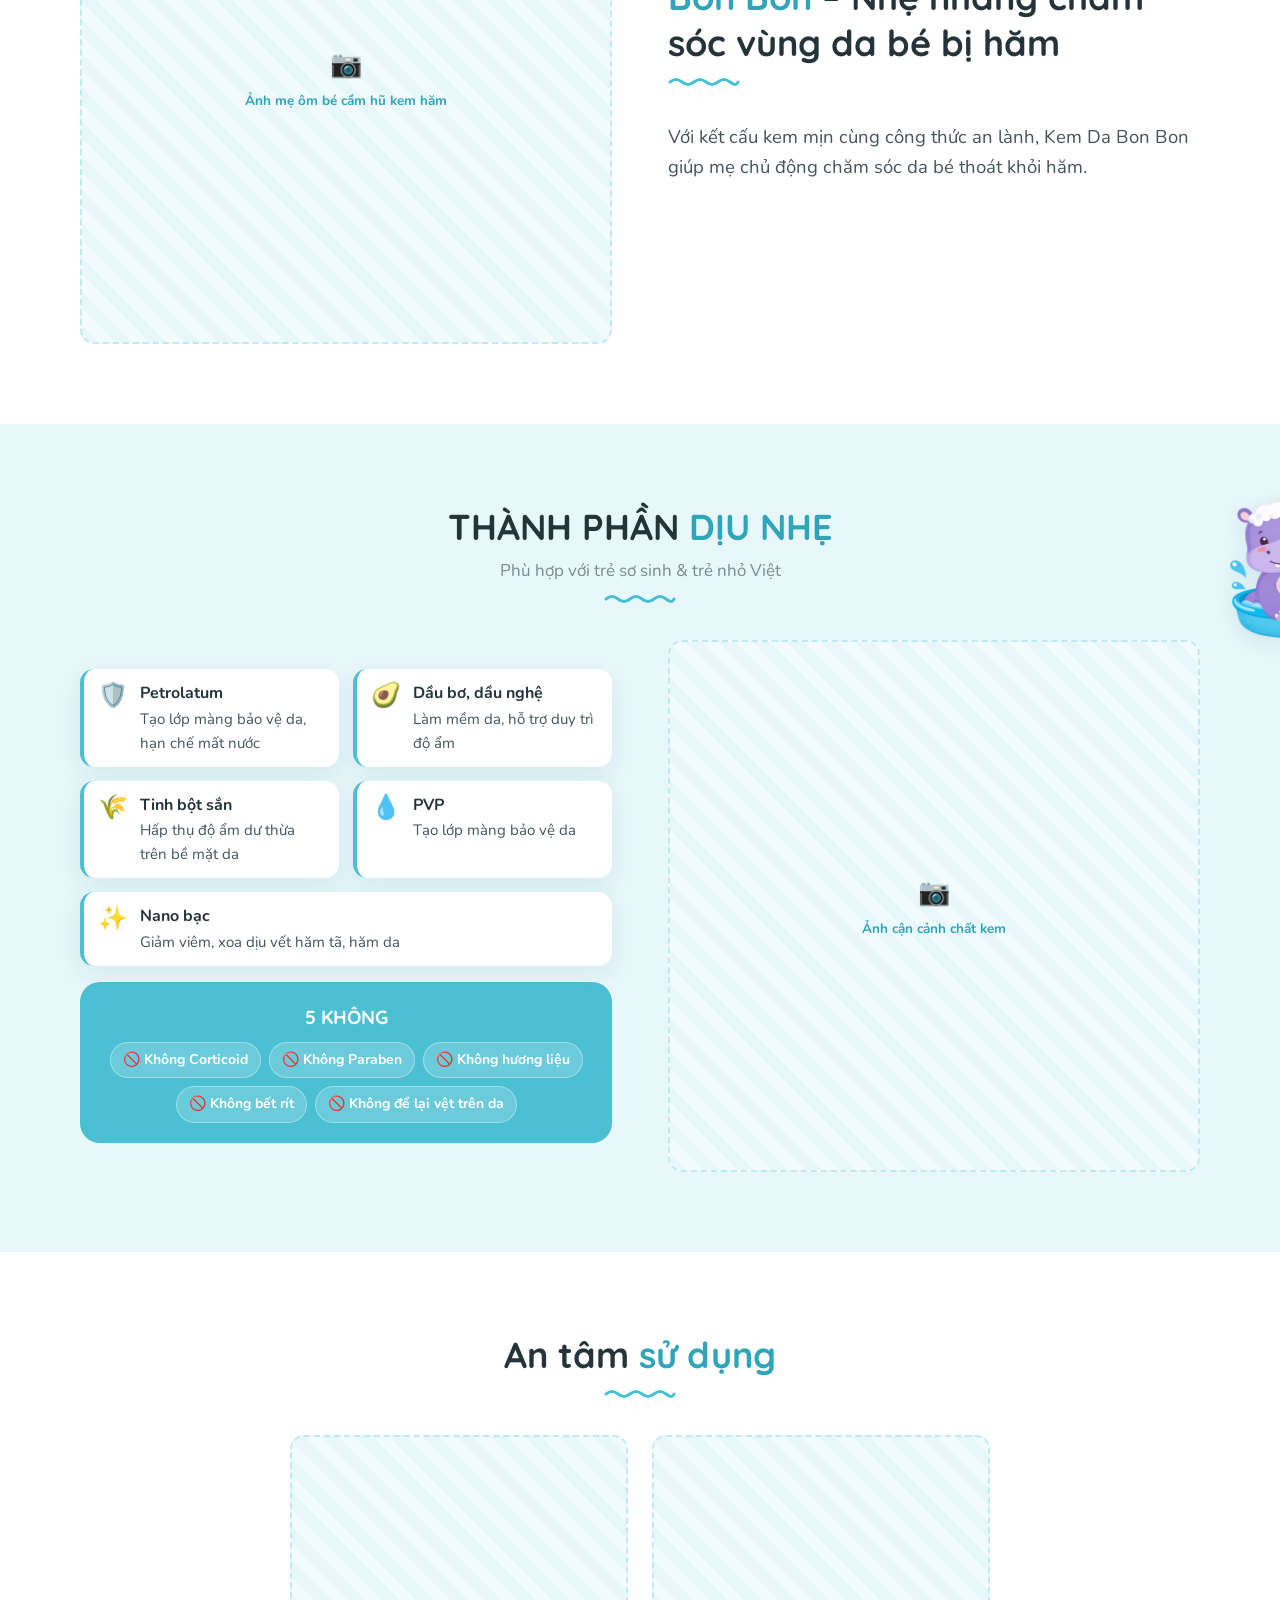
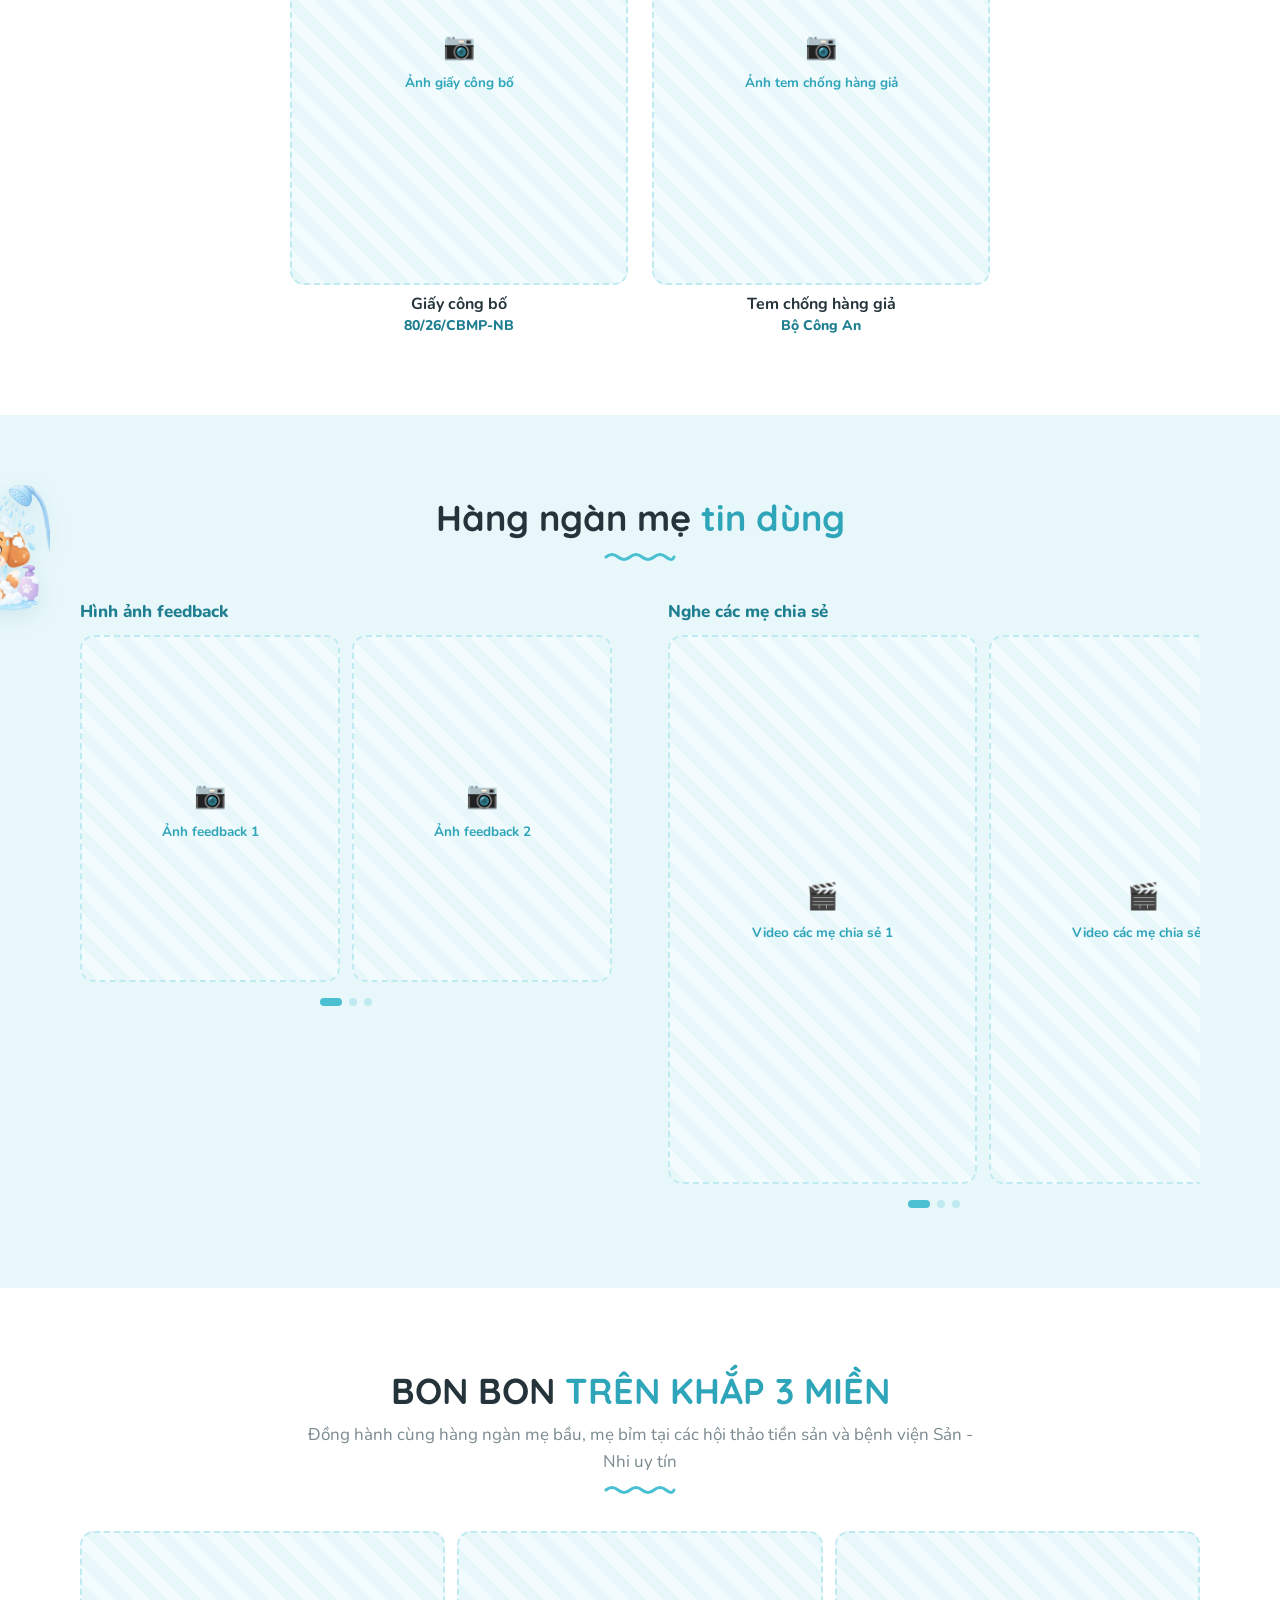
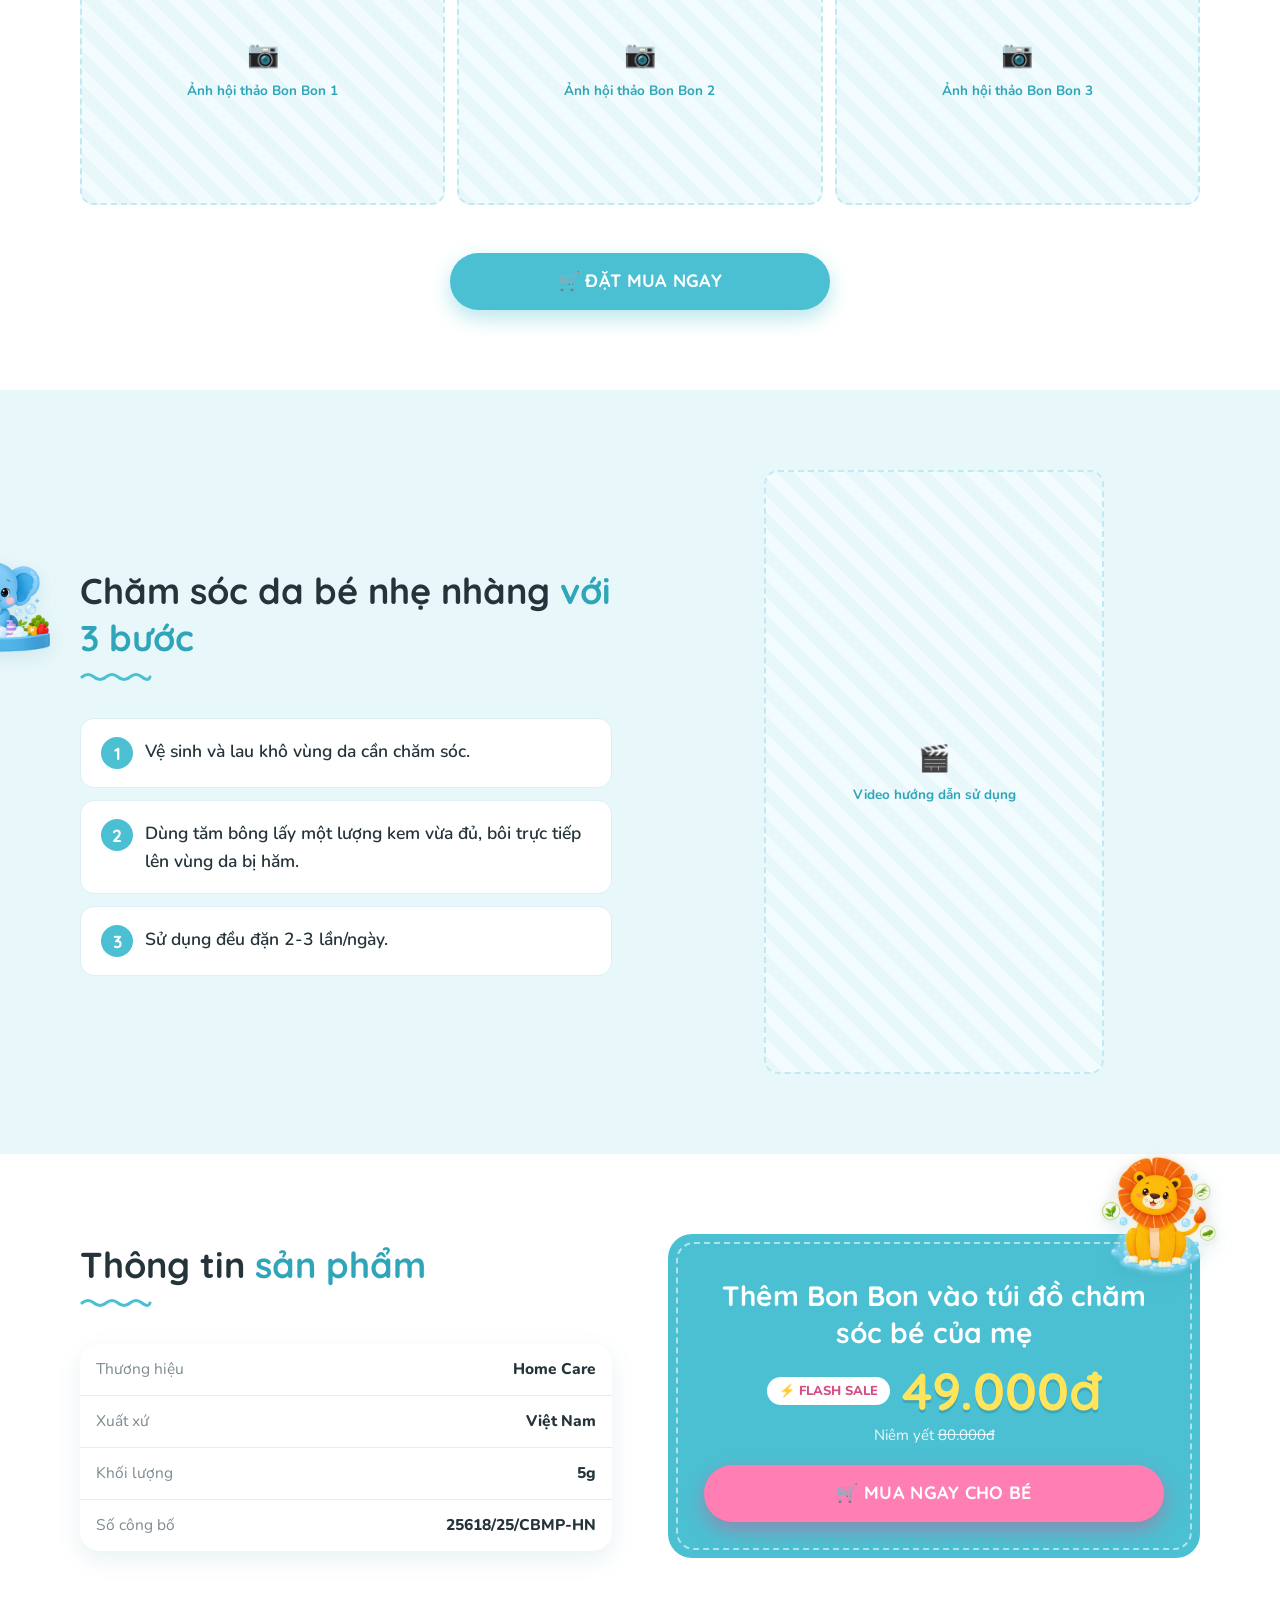
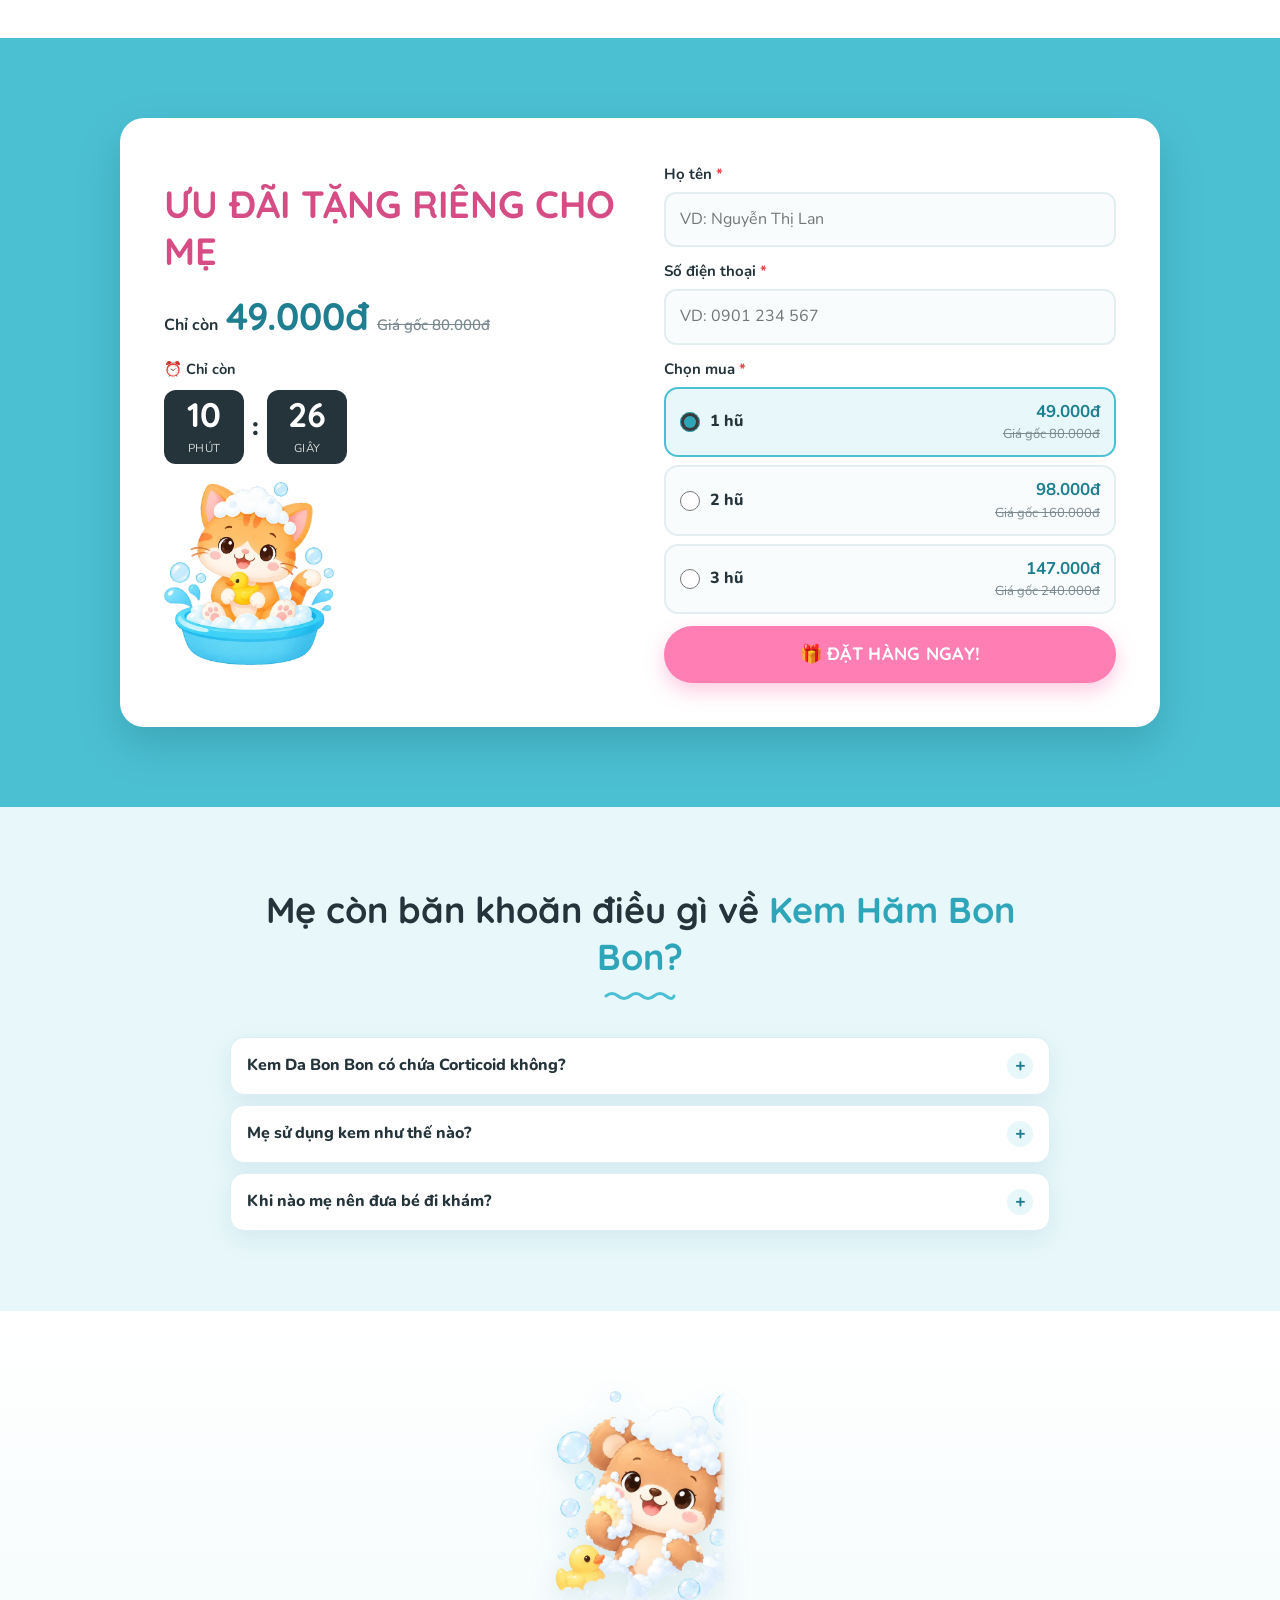
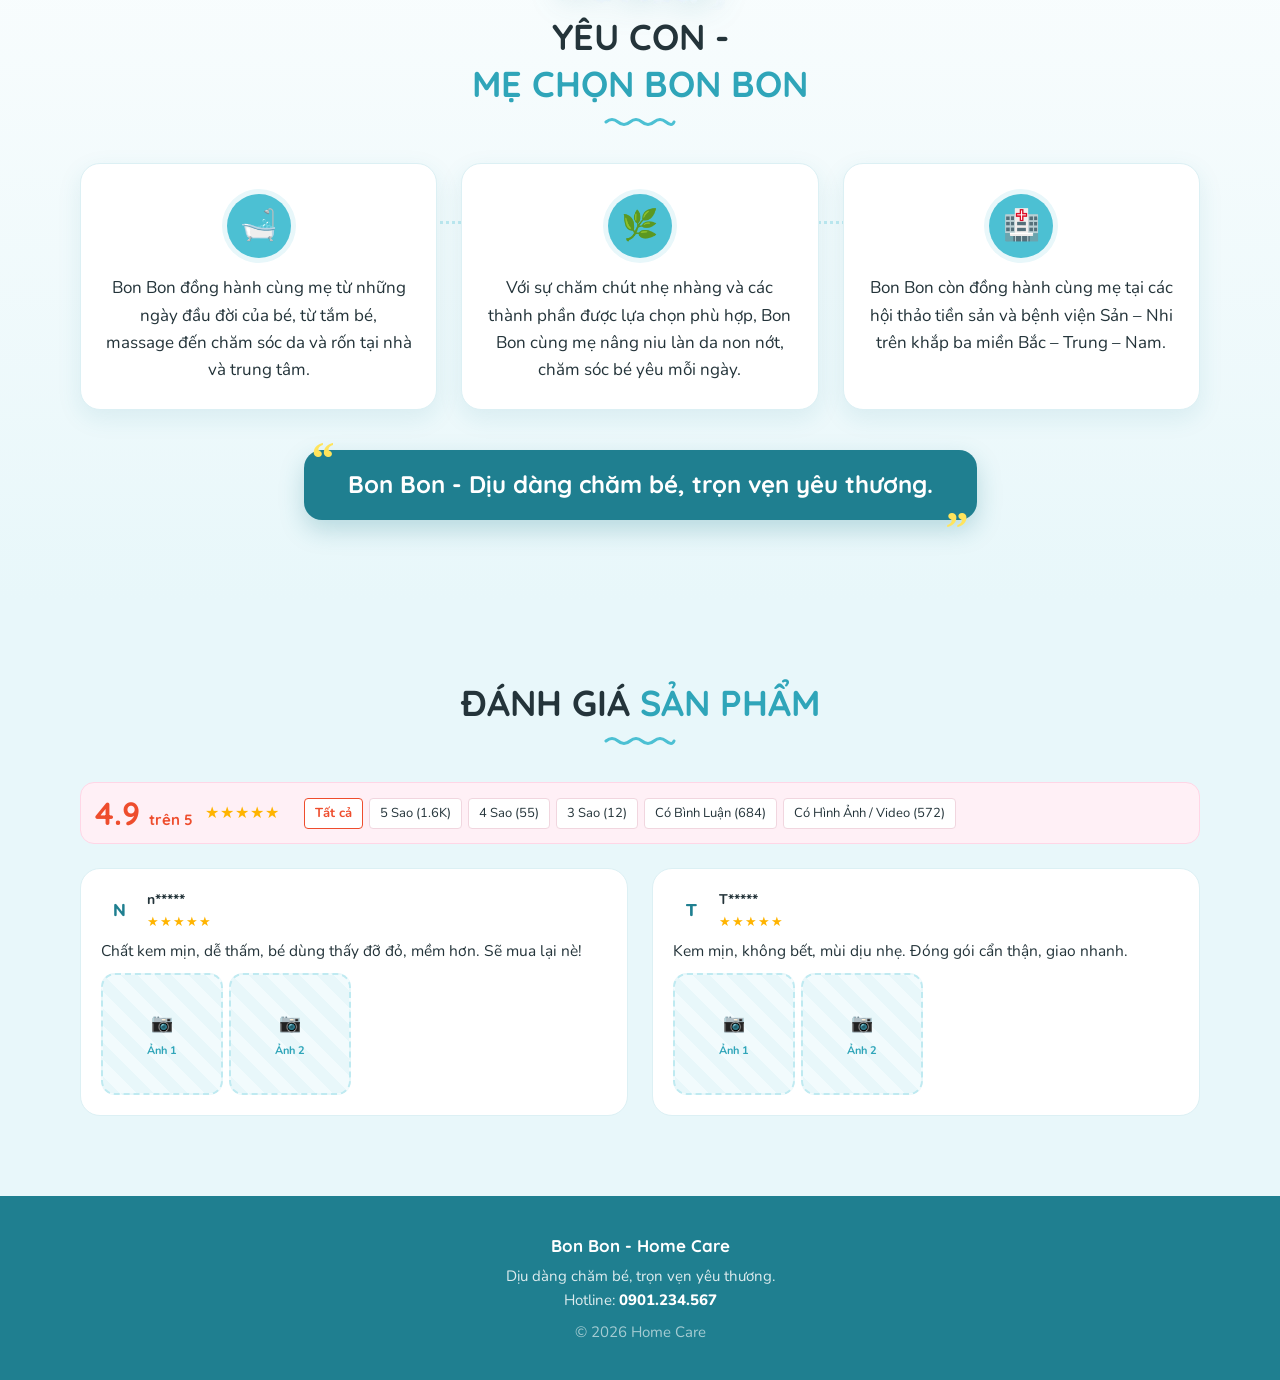
==== commit 43ba8e3b: "Slider feedback/video, CTA nổi bật, thiết kế lại câu chuyện thương hiệu - Tiêu đề "Mẹ lo lắng mỗi lầ" ====
--- a/index.html
+++ b/index.html
@@ -57,8 +57,8 @@
             creamTexture: '',
             certificate: '',
             antiFakeStamp: '',
-            feedback: ['', ''],
-            testimonialVideo: '',
+            feedback: ['', '', ''],          // slider ảnh feedback (thêm bao nhiêu ảnh cũng được)
+            testimonialVideos: ['', '', ''], // slider video các mẹ chia sẻ (YouTube / Shorts / .mp4)
             seminarSlides: [
                 { src: '', caption: '' },
                 { src: '', caption: '' },
@@ -188,7 +188,10 @@
 }
 .sec-title .hl { color: var(--primary-dark); }
 .sec-sub { text-align: center; color: var(--muted); font-size: 15.5px; margin-top: 6px; }
-.sec-head { margin-bottom: 20px; position: relative; padding: 0 50px; }
+.sec-head { margin-bottom: 20px; position: relative; padding: 0 44px; }
+#pain .sec-title { font-size: clamp(19px, 5.6vw, 24px); }
+.nw { white-space: nowrap; }
+@media (max-width: 340px) { .nw { white-space: normal; } }
 .sec-head::after {
     content: '';
     display: block;
@@ -327,6 +330,8 @@
 .slides::-webkit-scrollbar { display: none; }
 .slide { flex: 0 0 82%; scroll-snap-align: center; }
 .dots { display: flex; justify-content: center; gap: 7px; margin-top: 12px; }
+.slider.videos .slide { flex-basis: 62%; }
+#feedback .slider + .label-line, #feedback .split > div + div { margin-top: 0; }
 .dots button { width: 8px; height: 8px; border-radius: 8px; background: var(--primary-light); transition: all .25s ease; }
 .dots button.on { width: 22px; background: var(--primary); }
 
@@ -465,16 +470,44 @@
 .spec dt { color: var(--muted); }
 .spec dd { color: var(--dark); font-weight: 800; text-align: right; }
 .cta-card {
-    background: var(--white);
-    border: 2px solid var(--primary-light);
-    border-radius: var(--radius);
-    padding: 22px 18px;
+    background: var(--primary);
+    color: var(--white);
+    border-radius: 24px;
+    padding: 28px 20px 24px;
     text-align: center;
-    box-shadow: var(--shadow);
     position: relative;
     margin-top: 54px;
-}
-.cta-card .mascot { width: 84px; top: -58px; right: 10px; left: auto; }
+    animation: ctaGlow 2.6s ease-in-out infinite;
+}
+/* Viền đứt nét bên trong */
+.cta-card::before {
+    content: '';
+    position: absolute; inset: 8px;
+    border: 2px dashed rgba(255,255,255,.55);
+    border-radius: 18px;
+    pointer-events: none;
+}
+@keyframes ctaGlow {
+    0%, 100% { box-shadow: 0 16px 36px rgba(31,127,144,.35), 0 0 0 0 rgba(76,192,211,.45); }
+    50% { box-shadow: 0 16px 36px rgba(31,127,144,.35), 0 0 0 12px rgba(76,192,211,0); }
+}
+.cta-card .sec-title { color: var(--white); position: relative; }
+.cta-card .price-box { position: relative; margin: 14px 0 18px; }
+.cta-card .price-tag { background: var(--white); color: var(--pink-deep); }
+.cta-card .price-now { color: #ffe45c; font-size: 42px; text-shadow: 0 3px 0 rgba(20,90,104,.25); }
+.cta-card .price-old, .cta-card .price-old s { color: rgba(255,255,255,.88); }
+.cta-card .btn {
+    background: var(--pink);
+    box-shadow: 0 8px 20px rgba(214,77,134,.45);
+    animation: pinkPulse 1.8s ease-in-out infinite;
+    position: relative;
+}
+.cta-card .btn:hover { background: #f0629f; }
+@keyframes pinkPulse {
+    0%, 100% { transform: scale(1); box-shadow: 0 8px 20px rgba(214,77,134,.45), 0 0 0 0 rgba(255,255,255,.6); }
+    50% { transform: scale(1.03); box-shadow: 0 8px 20px rgba(214,77,134,.45), 0 0 0 10px rgba(255,255,255,0); }
+}
+.cta-card .mascot { width: 90px; top: -62px; right: 6px; left: auto; z-index: 1; }
 .cta-card .sec-title { font-size: 22px; padding-right: 40px; }
 
 /* ============================================
@@ -592,13 +625,56 @@
 .faq details[open] summary::after { transform: rotate(45deg); background: var(--primary); color: #fff; }
 .faq details p { padding: 0 16px 16px; font-size: 15.5px; }
 
-.story p { font-size: 16px; margin-bottom: 12px; }
-.story .tagline {
-    text-align: center;
+.story { background: linear-gradient(180deg, var(--white), var(--primary-soft)); }
+.story-hero { text-align: center; }
+.story-mascot { width: 130px; margin: 0 auto 4px; animation: bob 5s ease-in-out infinite; filter: drop-shadow(0 8px 14px rgba(31,127,144,.15)); }
+.story-hero .sec-head { padding: 0; }
+.story-steps { list-style: none; display: grid; gap: 14px; position: relative; margin-bottom: 22px; }
+/* Đường chấm nối các thẻ như một hành trình */
+.story-steps::before {
+    content: '';
+    position: absolute; left: 27px; top: 28px; bottom: 28px;
+    border-left: 3px dotted var(--primary-light);
+}
+.story-steps li {
+    position: relative;
+    display: flex; gap: 14px; align-items: flex-start;
+    background: var(--white);
+    border: 1px solid var(--line);
+    border-radius: var(--radius);
+    padding: 16px 16px 16px 12px;
+    box-shadow: var(--shadow);
+}
+.story-icon {
+    width: 56px; height: 56px; flex-shrink: 0;
+    border-radius: 50%;
+    background: var(--primary);
+    display: flex; align-items: center; justify-content: center;
+    font-size: 26px;
+    box-shadow: 0 0 0 5px var(--primary-soft);
+    position: relative;
+}
+.story-steps p { font-size: 16px; color: var(--dark); line-height: 1.6; padding-top: 2px; }
+.story-tagline { text-align: center; }
+.story-tagline span {
+    display: inline-block;
+    position: relative;
+    background: var(--primary-deep);
+    color: var(--white);
     font-family: var(--font-heading); font-weight: 700;
-    font-size: 19px; color: var(--primary-deep);
-    margin-top: 6px;
-}
+    font-size: 18px; line-height: 1.4;
+    padding: 14px 26px;
+    border-radius: 18px;
+    box-shadow: 0 10px 24px rgba(31,127,144,.25);
+}
+.story-tagline span::before, .story-tagline span::after {
+    position: absolute;
+    font-size: 46px; line-height: 1;
+    color: #ffe45c;
+    font-family: Georgia, serif;
+}
+.story-tagline span::before { content: '\201C'; left: 8px; top: -14px; }
+.story-tagline span::after { content: '\201D'; right: 8px; bottom: -32px; }
 
 .rating-box {
     background: var(--pink-soft);
@@ -738,6 +814,9 @@
     .slides { margin: 0; padding: 0 0 4px; }
     .slide { flex-basis: 100%; }
     #seminar .slide { flex-basis: calc((100% - 24px) / 3); }
+    #feedback .slide { flex-basis: calc((100% - 12px) / 2); }
+    #feedback .slider.videos .slide { flex-basis: 58%; }
+    #feedback .split { align-items: start; }
     .lead { font-size: 18.5px; text-align: left; }
 
     .ingr { grid-template-columns: 1fr 1fr; gap: 14px; }
@@ -752,7 +831,8 @@
 
     .steps li { font-size: 17.5px; padding: 18px 20px; }
 
-    .cta-card { margin-top: 0; padding: 36px 32px; }
+    .cta-card { margin-top: 0; padding: 44px 36px 36px; }
+    .cta-card .price-now { font-size: 52px; }
     .cta-card .sec-title { font-size: 28px; padding-right: 0; }
     .cta-card .mascot { width: 120px; top: -80px; right: -20px; }
 
@@ -771,9 +851,13 @@
     .offer-mascot { display: block; width: 170px; margin-top: 18px; animation: bob 5s ease-in-out infinite; }
 
     .faq-wrap { max-width: 820px; margin: 0 auto; }
-    .story-wrap { max-width: 820px; margin: 0 auto; text-align: center; }
-    .story p { font-size: 17.5px; }
-    .story .tagline { font-size: 24px; }
+    .story-mascot { width: 170px; }
+    .story-steps { grid-template-columns: repeat(3, 1fr); gap: 24px; margin-bottom: 40px; }
+    .story-steps::before { left: 16%; right: 16%; top: 58px; bottom: auto; border-left: 0; border-top: 3px dotted var(--primary-light); }
+    .story-steps li { flex-direction: column; align-items: center; text-align: center; padding: 30px 24px 26px; }
+    .story-icon { width: 64px; height: 64px; font-size: 30px; }
+    .story-steps p { font-size: 17px; }
+    .story-tagline span { font-size: 24px; padding: 18px 44px; }
 
     .reviews-list { grid-template-columns: 1fr 1fr; gap: 24px; }
     .review { background: var(--white); border-radius: var(--radius); padding: 20px; border: 1px solid var(--line); }
@@ -869,7 +953,7 @@
             <div>
                 <div class="sec-head left-pc reveal">
                     <img src="assets/mascot-kitten.webp" alt="" class="mascot l" aria-hidden="true">
-                    <h2 class="sec-title">Mẹ lo lắng mỗi lần thấy <span class="hl">da con đỏ ửng</span></h2>
+                    <h2 class="sec-title"><span class="nw">Mẹ lo lắng mỗi lần thấy</span><br><span class="hl nw">da con đỏ ửng</span></h2>
                 </div>
                 <ul class="pain-list">
                     <li class="reveal"><span>😣</span> Vùng da mông, bẹn ửng đỏ khiến bé khó chịu, quấy khóc</li>
@@ -957,13 +1041,11 @@
             <div class="split">
                 <div>
                     <p class="label-line">Hình ảnh feedback</p>
-                    <div class="duo reveal" data-list="feedback" data-ratio="ratio-34" data-label="Ảnh feedback"></div>
+                    <div class="slider reveal" data-slider="feedback" data-ratio="ratio-34" data-label="Ảnh feedback"></div>
                 </div>
                 <div>
                     <p class="label-line">Nghe các mẹ chia sẻ</p>
-                    <div class="video-wrap reveal">
-                        <div class="media ratio-916" data-video="testimonialVideo" data-label="Video các mẹ chia sẻ"></div>
-                    </div>
+                    <div class="slider videos reveal" data-slider="testimonialVideos" data-kind="video" data-ratio="ratio-916" data-label="Video các mẹ chia sẻ"></div>
                 </div>
             </div>
         </div>
@@ -1102,15 +1184,19 @@
 
     <!-- 12. CÂU CHUYỆN THƯƠNG HIỆU -->
     <section class="sec story" id="story">
-        <div class="container story-wrap">
-            <div class="sec-head reveal">
-                <img src="assets/mascot-lion.webp" alt="" class="mascot r" aria-hidden="true">
-                <h2 class="sec-title">YÊU CON - <span class="hl">MẸ CHỌN BON BON</span></h2>
-            </div>
-            <p class="reveal">Bon Bon đồng hành cùng mẹ từ những ngày đầu đời của bé, từ tắm bé, massage đến chăm sóc da và rốn tại nhà và trung tâm.</p>
-            <p class="reveal">Với sự chăm chút nhẹ nhàng và các thành phần được lựa chọn phù hợp, Bon Bon cùng mẹ nâng niu làn da non nớt, chăm sóc bé yêu mỗi ngày.</p>
-            <p class="reveal">Bon Bon còn đồng hành cùng mẹ tại các hội thảo tiền sản và bệnh viện Sản – Nhi trên khắp ba miền Bắc – Trung – Nam.</p>
-            <p class="tagline reveal">Bon Bon - Dịu dàng chăm bé, trọn vẹn yêu thương.</p>
+        <div class="container">
+            <div class="story-hero reveal">
+                <img src="assets/mascot-bear.webp" alt="" class="story-mascot" aria-hidden="true">
+                <div class="sec-head">
+                    <h2 class="sec-title">YÊU CON -<br><span class="hl">MẸ CHỌN BON BON</span></h2>
+                </div>
+            </div>
+            <ol class="story-steps">
+                <li class="reveal"><span class="story-icon" aria-hidden="true">🛁</span><p>Bon Bon đồng hành cùng mẹ từ những ngày đầu đời của bé, từ tắm bé, massage đến chăm sóc da và rốn tại nhà và trung tâm.</p></li>
+                <li class="reveal"><span class="story-icon" aria-hidden="true">🌿</span><p>Với sự chăm chút nhẹ nhàng và các thành phần được lựa chọn phù hợp, Bon Bon cùng mẹ nâng niu làn da non nớt, chăm sóc bé yêu mỗi ngày.</p></li>
+                <li class="reveal"><span class="story-icon" aria-hidden="true">🏥</span><p>Bon Bon còn đồng hành cùng mẹ tại các hội thảo tiền sản và bệnh viện Sản – Nhi trên khắp ba miền Bắc – Trung – Nam.</p></li>
+            </ol>
+            <p class="story-tagline reveal"><span>Bon Bon - Dịu dàng chăm bé, trọn vẹn yêu thương.</span></p>
         </div>
     </section>
 
@@ -1258,10 +1344,14 @@
         const track = document.createElement('div'); track.className = 'slides';
         const dots = document.createElement('div'); dots.className = 'dots';
         const goTo = s => track.scrollTo({ left: s.offsetLeft - track.offsetLeft - (track.clientWidth - s.offsetWidth) / 2, behavior: 'smooth' });
-        items.forEach((it, i) => {
+        const isVideo = wrap.dataset.kind === 'video';
+        items.forEach((raw, i) => {
+            const it = typeof raw === 'string' ? { src: raw } : raw;
             const s = document.createElement('div');
             s.className = 'slide media ' + wrap.dataset.ratio;
-            fillImage(s, it.src, it.src ? (it.caption || wrap.dataset.label) : wrap.dataset.label);
+            const label = wrap.dataset.label + (items.length > 1 ? ' ' + (i + 1) : '');
+            if (isVideo) fillVideo(s, it.src, label);
+            else fillImage(s, it.src, it.src ? (it.caption || label) : label);
             if (it.caption) { const c = document.createElement('span'); c.className = 'caption'; c.textContent = it.caption; s.appendChild(c); }
             track.appendChild(s);
             const d = document.createElement('button');
@@ -1282,6 +1372,7 @@
         track.addEventListener('scroll', () => requestAnimationFrame(update), { passive: true });
         window.addEventListener('resize', update);
         update();
+        if (isVideo) return; // video: không tự chuyển để khỏi cắt ngang khi mẹ đang xem
         const auto = setInterval(() => {
             if (track.scrollWidth <= track.clientWidth + 2) return;
             const sl = track.children; if (sl.length) goTo(sl[(current + 1) % sl.length]);
